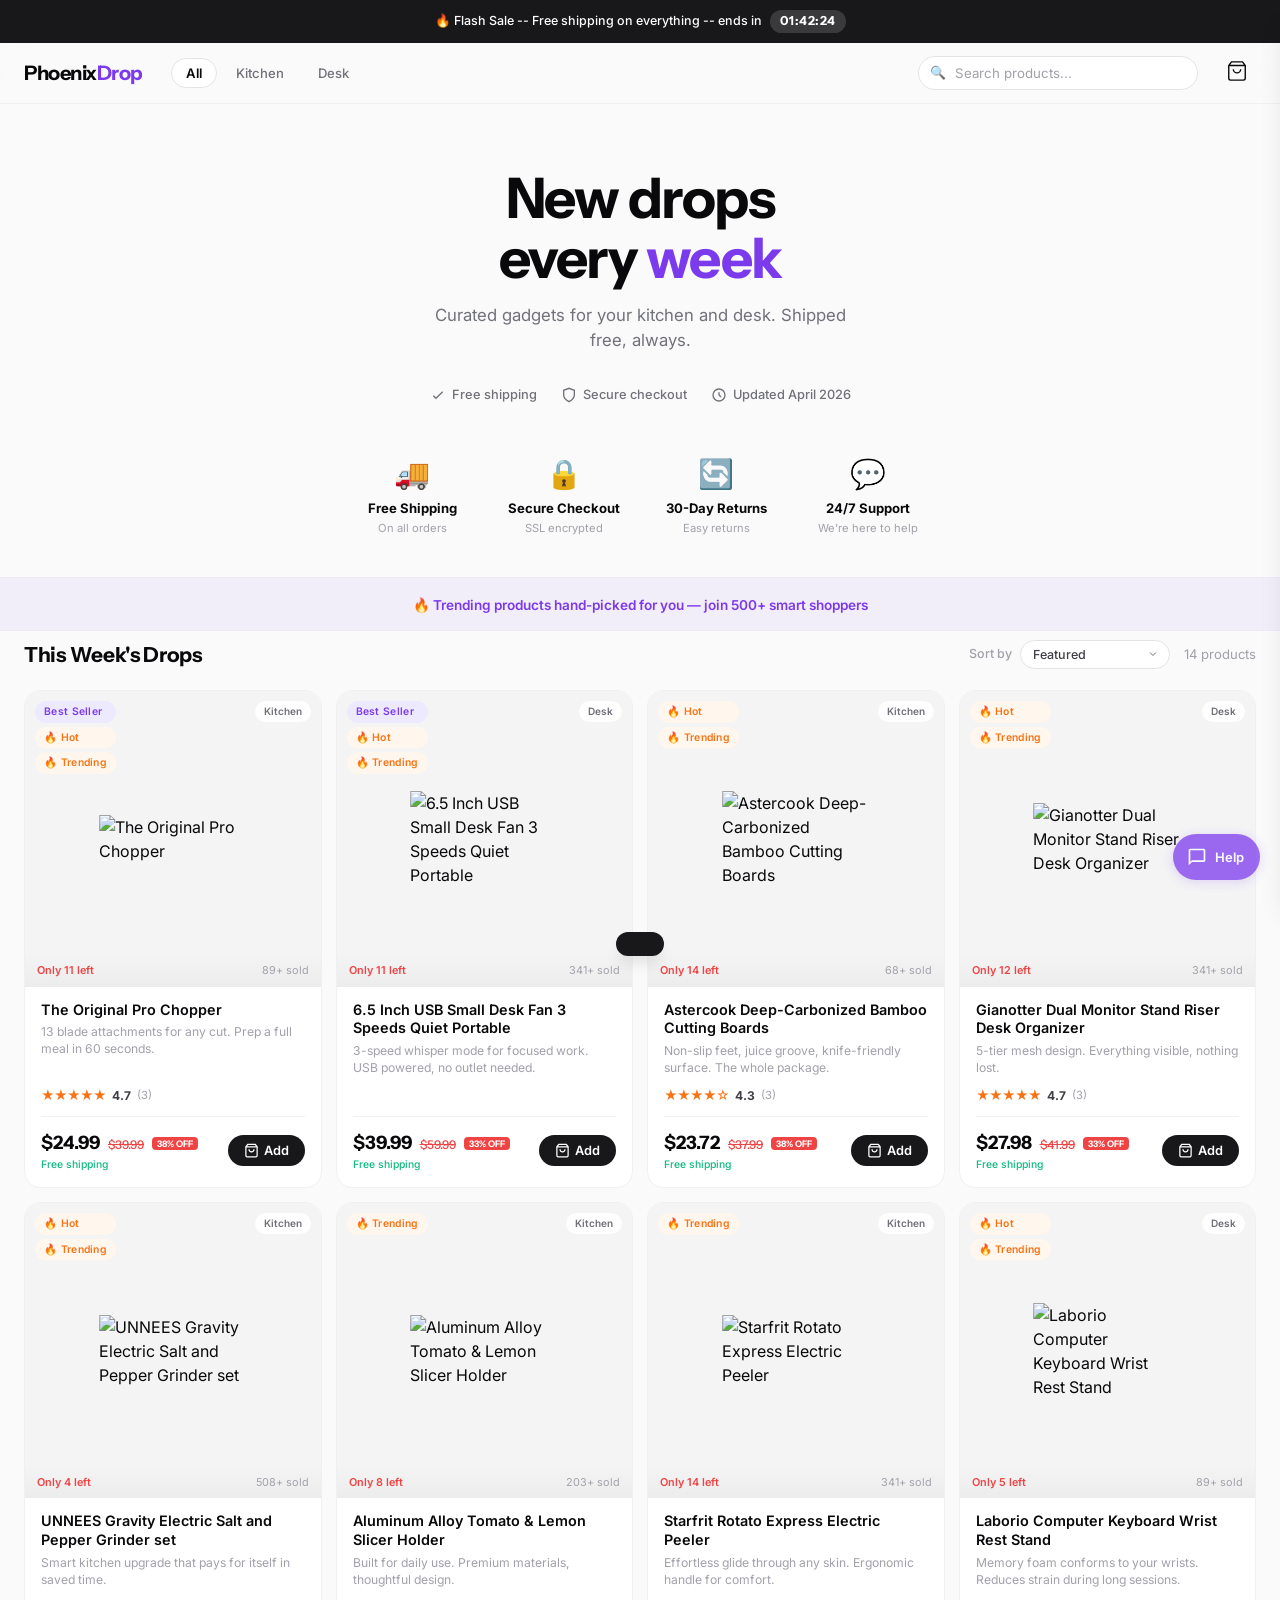
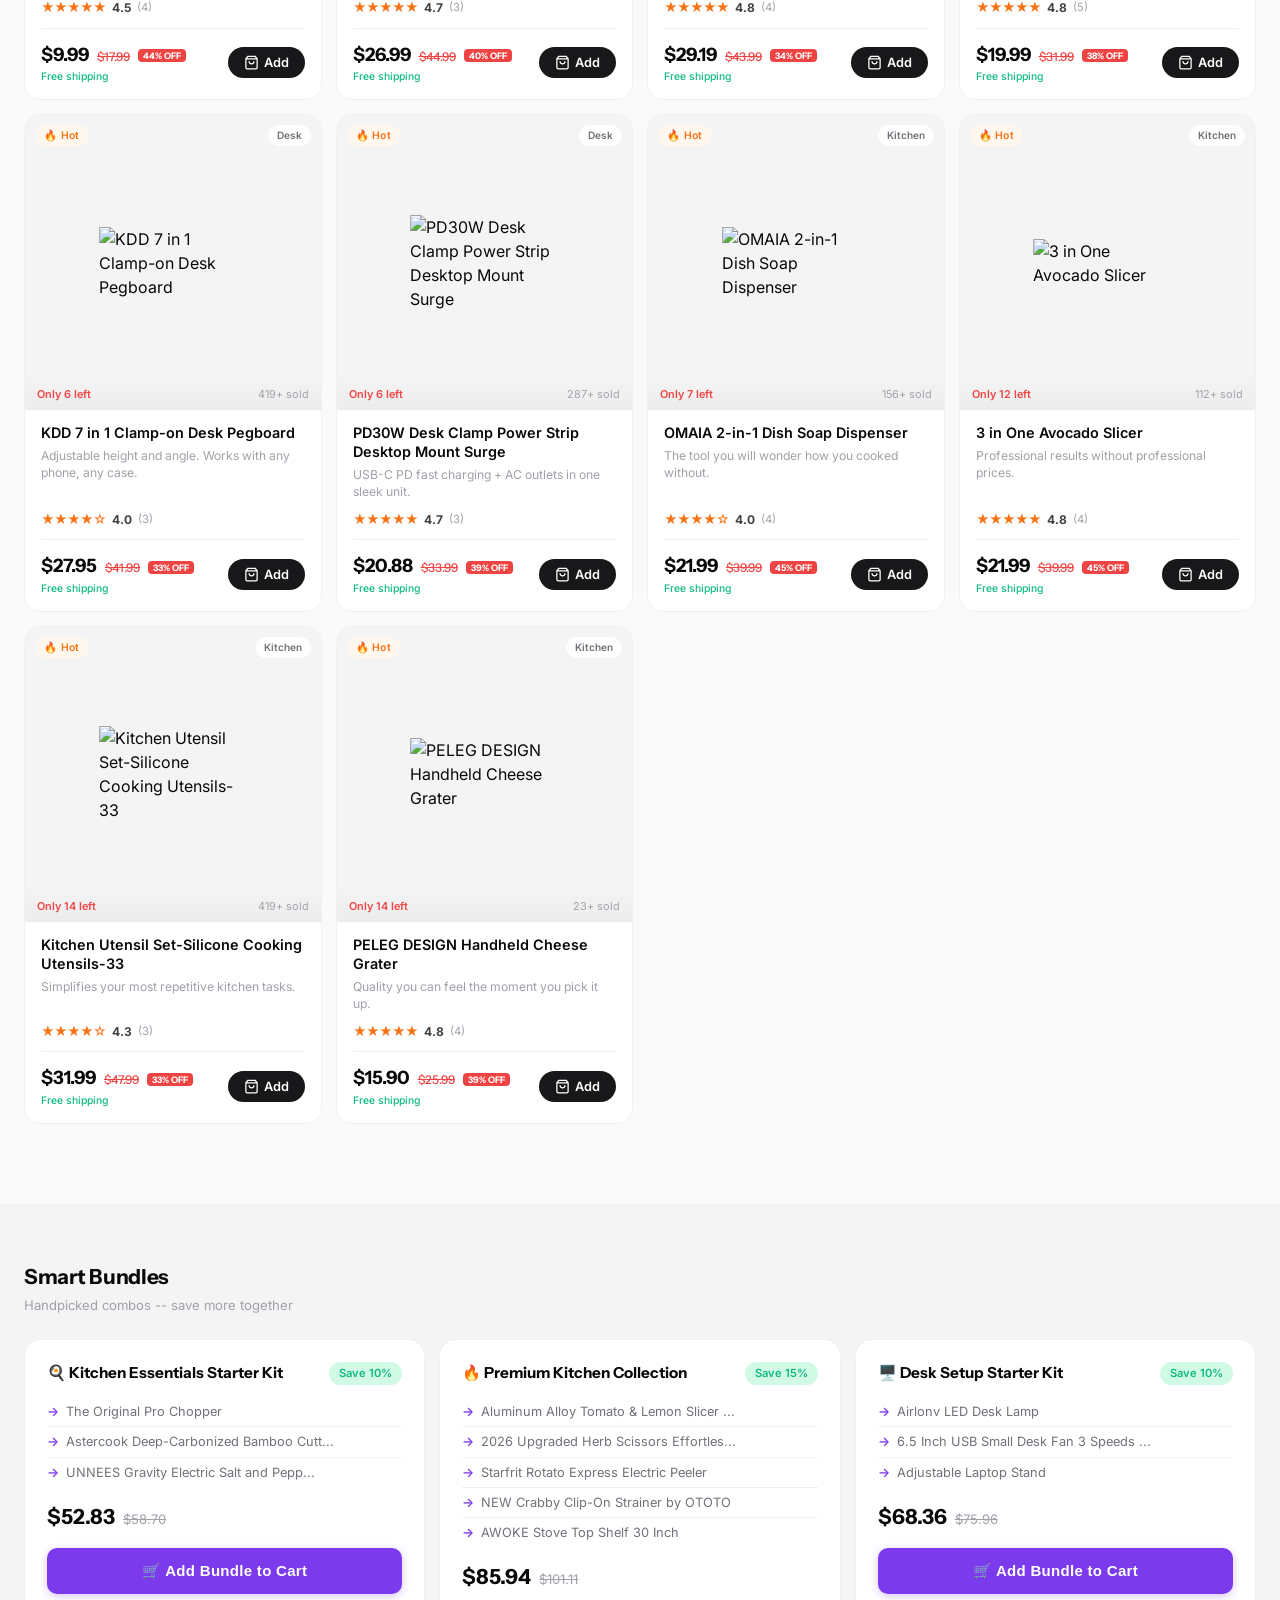
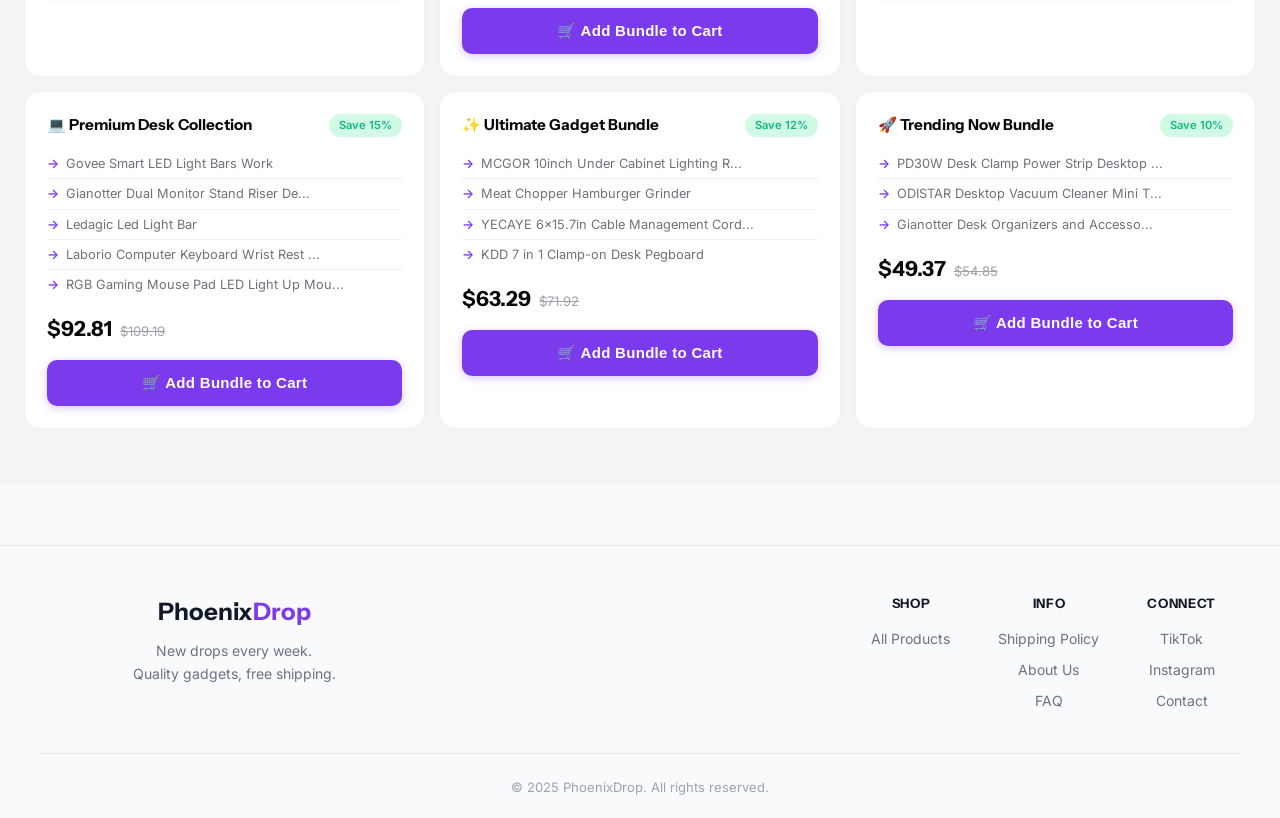
==== index.html @ 8884ad24 "rebuild: auto-deploy" ====
<!DOCTYPE html>
<html lang="en">
<head>
  <meta charset="UTF-8">
  <meta name="viewport" content="width=device-width,initial-scale=1.0">
  <title>PhoenixDrop -- New Drops Every Week</title>
  <meta name="description" content="Trending gadgets for your kitchen and desk. Curated weekly, shipped free.">
  <link rel="stylesheet" href="css/style.css">
  <link rel="icon" href="data:image/svg+xml,<svg xmlns='http://www.w3.org/2000/svg' viewBox='0 0 100 100'><text y='.9em' font-size='90'>🔥</text></svg>">
</head>
<body>

  <div class="announce">
    🔥 Flash Sale -- Free shipping on everything -- ends in <span class="announce-timer" id="countdown">00:00:00</span>
  </div>

  <header class="header">
    <div class="header-inner">
      <a href="#" class="brand">Phoenix<em>Drop</em></a>
      <nav class="nav-links">
        <button class="nav-link active" data-f="all">All</button>
        <button class="nav-link" data-f="kitchen_gadgets">Kitchen</button>
        <button class="nav-link" data-f="desk_gadgets">Desk</button>
      </nav>
      <div class="h-search">
        <span class="ico">🔍</span>
        <input type="text" id="search" placeholder="Search products...">
      </div>
      <button class="cart-btn" aria-label="Cart">
        <svg viewBox="0 0 24 24"><path d="M6 2L3 6v14a2 2 0 002 2h14a2 2 0 002-2V6l-3-4zM3 6h18M16 10a4 4 0 01-8 0"/></svg>
        <span class="cart-count"></span>
      </button>
    </div>
  </header>

  <section class="hero">
    <h1>New drops<br>every <em>week</em></h1>
    <p>Curated gadgets for your kitchen and desk. Shipped free, always.</p>
    <div class="trust-row">
      <div class="trust">
        <svg viewBox="0 0 24 24" fill="none" stroke="currentColor" stroke-width="2"><path d="M5 13l4 4L19 7"/></svg>
        Free shipping
      </div>
      <div class="trust">
        <svg viewBox="0 0 24 24" fill="none" stroke="currentColor" stroke-width="2"><path d="M12 22s8-4 8-10V5l-8-3-8 3v7c0 6 8 10 8 10z"/></svg>
        Secure checkout
      </div>
      <div class="trust">
        <svg viewBox="0 0 24 24" fill="none" stroke="currentColor" stroke-width="2"><path d="M3 12a9 9 0 009 9 9 9 0 000-18 9 9 0 00-9 9zM12 8v4l3 3"/></svg>
        Updated April 2026
      </div>
    </div>
  </section>

  <div class="trust-badges">
<div class="trust-badge"><div class="trust-badge-icon">🚚</div><div class="trust-badge-title">Free Shipping</div><div class="trust-badge-sub">On all orders</div></div>
<div class="trust-badge"><div class="trust-badge-icon">🔒</div><div class="trust-badge-title">Secure Checkout</div><div class="trust-badge-sub">SSL encrypted</div></div>
<div class="trust-badge"><div class="trust-badge-icon">🔄</div><div class="trust-badge-title">30-Day Returns</div><div class="trust-badge-sub">Easy returns</div></div>
<div class="trust-badge"><div class="trust-badge-icon">💬</div><div class="trust-badge-title">24/7 Support</div><div class="trust-badge-sub">We're here to help</div></div>
</div>


  <div class="social-proof-bar"><span class="social-proof-text">🔥 Trending products hand-picked for you &mdash; join 500+ smart shoppers</span></div>


  <main class="main">
    <div class="grid-top">
      <h2>This Week's Drops</h2>
      <div style="display:flex;align-items:center;gap:14px;flex-wrap:wrap">
        <div class="sort-wrap">
          <label for="sortby">Sort by</label>
          <select class="sort-select" id="sortby">
            <option value="featured">Featured</option>
            <option value="price-low">Price: Low to High</option>
            <option value="price-high">Price: High to Low</option>
            <option value="popular">Most Popular</option>
            <option value="name-az">Name: A to Z</option>
          </select>
        </div>
        <span class="g-count" id="gcount">14 products</span>
      </div>
    </div>
    <div class="grid">
    <div class="card" data-niche="kitchen_gadgets" data-name="fullstar the original pro chopper - vegetable chopper and spiralizer, food chopper with container, fruit slicer, kitc..." data-pid="c970de6a" data-price="24.99" data-sold="89" onclick="PD.openProduct('c970de6a')">
      <div class="card-img">
        <img src="https://m.media-amazon.com/images/I/81GZZyozv-L._AC_UL960_QL65_.jpg" alt="The Original Pro Chopper" loading="lazy">
        <div class="card-labels"><span class="lbl lbl-best">Best Seller</span><span class="lbl lbl-hot">🔥 Hot</span><span class="lbl lbl-trend">🔥 Trending</span></div>
        <span class="card-cat">Kitchen</span>
        <div class="card-fomo">
          <span class="fomo-stock">Only 11 left</span>
          <span class="fomo-sold">89+ sold</span>
        </div>
      </div>
      <div class="card-body">
        <h3 class="card-name">The Original Pro Chopper</h3>
        <p class="card-desc">13 blade attachments for any cut. Prep a full meal in 60 seconds.</p>
        <div class="card-rating"><span class="card-rating-stars">★★★★★</span><span class="card-rating-num">4.7</span><span class="card-rating-count">(3)</span></div>
        <div class="card-foot">
          <div>
            <span class="c-price">$24.99 <span class="c-compare">$39.99</span> <span class="c-off">38% OFF</span></span>
            <span class="c-ship">Free shipping</span>
          </div>
          <button class="btn-add" onclick="event.stopPropagation();PD.addToCart('c970de6a','The Original Pro Chopper',24.99,'https://m.media-amazon.com/images/I/81GZZyozv-L._AC_UL960_QL65_.jpg')">
            <svg viewBox="0 0 24 24"><path d="M6 2L3 6v14a2 2 0 002 2h14a2 2 0 002-2V6l-3-4zM3 6h18M16 10a4 4 0 01-8 0"/></svg> Add
          </button>
        </div>
      </div>
    </div>
    <div class="card" data-niche="desk_gadgets" data-name="sweetfull 6.5 inch usb small desk fan, 3 speeds quiet portable desktop table fan, 360° adjustment personal mini fan f..." data-pid="49be2e76" data-price="39.99" data-sold="341" onclick="PD.openProduct('49be2e76')">
      <div class="card-img">
        <img src="https://m.media-amazon.com/images/I/71s4bcH0C7L._AC_UL960_QL65_.jpg" alt="6.5 Inch USB Small Desk Fan 3 Speeds Quiet Portable" loading="lazy">
        <div class="card-labels"><span class="lbl lbl-best">Best Seller</span><span class="lbl lbl-hot">🔥 Hot</span><span class="lbl lbl-trend">🔥 Trending</span></div>
        <span class="card-cat">Desk</span>
        <div class="card-fomo">
          <span class="fomo-stock">Only 11 left</span>
          <span class="fomo-sold">341+ sold</span>
        </div>
      </div>
      <div class="card-body">
        <h3 class="card-name">6.5 Inch USB Small Desk Fan 3 Speeds Quiet Portable</h3>
        <p class="card-desc">3-speed whisper mode for focused work. USB powered, no outlet needed.</p>
        
        <div class="card-foot">
          <div>
            <span class="c-price">$39.99 <span class="c-compare">$59.99</span> <span class="c-off">33% OFF</span></span>
            <span class="c-ship">Free shipping</span>
          </div>
          <button class="btn-add" onclick="event.stopPropagation();PD.addToCart('49be2e76','6.5 Inch USB Small Desk Fan 3 Speeds Quiet Portable',39.99,'https://m.media-amazon.com/images/I/71s4bcH0C7L._AC_UL960_QL65_.jpg')">
            <svg viewBox="0 0 24 24"><path d="M6 2L3 6v14a2 2 0 002 2h14a2 2 0 002-2V6l-3-4zM3 6h18M16 10a4 4 0 01-8 0"/></svg> Add
          </button>
        </div>
      </div>
    </div>
    <div class="card" data-niche="kitchen_gadgets" data-name="astercook deep-carbonized bamboo cutting boards for kitchen with wood storage stand, reversible charcuterie &amp;amp; cho..." data-pid="3f8592bf" data-price="23.72" data-sold="68" onclick="PD.openProduct('3f8592bf')">
      <div class="card-img">
        <img src="https://m.media-amazon.com/images/I/91xky+JYmZL._AC_UL960_QL65_.jpg" alt="Astercook Deep-Carbonized Bamboo Cutting Boards" loading="lazy">
        <div class="card-labels"><span class="lbl lbl-hot">🔥 Hot</span><span class="lbl lbl-trend">🔥 Trending</span></div>
        <span class="card-cat">Kitchen</span>
        <div class="card-fomo">
          <span class="fomo-stock">Only 14 left</span>
          <span class="fomo-sold">68+ sold</span>
        </div>
      </div>
      <div class="card-body">
        <h3 class="card-name">Astercook Deep-Carbonized Bamboo Cutting Boards</h3>
        <p class="card-desc">Non-slip feet, juice groove, knife-friendly surface. The whole package.</p>
        <div class="card-rating"><span class="card-rating-stars">★★★★☆</span><span class="card-rating-num">4.3</span><span class="card-rating-count">(3)</span></div>
        <div class="card-foot">
          <div>
            <span class="c-price">$23.72 <span class="c-compare">$37.99</span> <span class="c-off">38% OFF</span></span>
            <span class="c-ship">Free shipping</span>
          </div>
          <button class="btn-add" onclick="event.stopPropagation();PD.addToCart('3f8592bf','Astercook Deep-Carbonized Bamboo Cutting Boards',23.72,'https://m.media-amazon.com/images/I/91xky+JYmZL._AC_UL960_QL65_.jpg')">
            <svg viewBox="0 0 24 24"><path d="M6 2L3 6v14a2 2 0 002 2h14a2 2 0 002-2V6l-3-4zM3 6h18M16 10a4 4 0 01-8 0"/></svg> Add
          </button>
        </div>
      </div>
    </div>
    <div class="card" data-niche="desk_gadgets" data-name="gianotter dual monitor stand riser, desk organizer with drawer and 2 pen holders, computer monitor stand, shelf for t..." data-pid="e1457f10" data-price="27.98" data-sold="341" onclick="PD.openProduct('e1457f10')">
      <div class="card-img">
        <img src="https://m.media-amazon.com/images/I/715+qntQ7xL._AC_UL960_QL65_.jpg" alt="Gianotter Dual Monitor Stand Riser Desk Organizer" loading="lazy">
        <div class="card-labels"><span class="lbl lbl-hot">🔥 Hot</span><span class="lbl lbl-trend">🔥 Trending</span></div>
        <span class="card-cat">Desk</span>
        <div class="card-fomo">
          <span class="fomo-stock">Only 12 left</span>
          <span class="fomo-sold">341+ sold</span>
        </div>
      </div>
      <div class="card-body">
        <h3 class="card-name">Gianotter Dual Monitor Stand Riser Desk Organizer</h3>
        <p class="card-desc">5-tier mesh design. Everything visible, nothing lost.</p>
        <div class="card-rating"><span class="card-rating-stars">★★★★★</span><span class="card-rating-num">4.7</span><span class="card-rating-count">(3)</span></div>
        <div class="card-foot">
          <div>
            <span class="c-price">$27.98 <span class="c-compare">$41.99</span> <span class="c-off">33% OFF</span></span>
            <span class="c-ship">Free shipping</span>
          </div>
          <button class="btn-add" onclick="event.stopPropagation();PD.addToCart('e1457f10','Gianotter Dual Monitor Stand Riser Desk Organizer',27.98,'https://m.media-amazon.com/images/I/715+qntQ7xL._AC_UL960_QL65_.jpg')">
            <svg viewBox="0 0 24 24"><path d="M6 2L3 6v14a2 2 0 002 2h14a2 2 0 002-2V6l-3-4zM3 6h18M16 10a4 4 0 01-8 0"/></svg> Add
          </button>
        </div>
      </div>
    </div>
    <div class="card" data-niche="kitchen_gadgets" data-name="unnees gravity electric salt and pepper grinder set of 2, automatic salt and pepper grinder set, adjustable roughness..." data-pid="5c7d6f01" data-price="9.99" data-sold="508" onclick="PD.openProduct('5c7d6f01')">
      <div class="card-img">
        <img src="https://m.media-amazon.com/images/I/710QVSB0wWL._AC_UL960_QL65_.jpg" alt="UNNEES Gravity Electric Salt and Pepper Grinder set" loading="lazy">
        <div class="card-labels"><span class="lbl lbl-hot">🔥 Hot</span><span class="lbl lbl-trend">🔥 Trending</span></div>
        <span class="card-cat">Kitchen</span>
        <div class="card-fomo">
          <span class="fomo-stock">Only 4 left</span>
          <span class="fomo-sold">508+ sold</span>
        </div>
      </div>
      <div class="card-body">
        <h3 class="card-name">UNNEES Gravity Electric Salt and Pepper Grinder set</h3>
        <p class="card-desc">Smart kitchen upgrade that pays for itself in saved time.</p>
        <div class="card-rating"><span class="card-rating-stars">★★★★★</span><span class="card-rating-num">4.5</span><span class="card-rating-count">(4)</span></div>
        <div class="card-foot">
          <div>
            <span class="c-price">$9.99 <span class="c-compare">$17.99</span> <span class="c-off">44% OFF</span></span>
            <span class="c-ship">Free shipping</span>
          </div>
          <button class="btn-add" onclick="event.stopPropagation();PD.addToCart('5c7d6f01','UNNEES Gravity Electric Salt and Pepper Grinder set',9.99,'https://m.media-amazon.com/images/I/710QVSB0wWL._AC_UL960_QL65_.jpg')">
            <svg viewBox="0 0 24 24"><path d="M6 2L3 6v14a2 2 0 002 2h14a2 2 0 002-2V6l-3-4zM3 6h18M16 10a4 4 0 01-8 0"/></svg> Add
          </button>
        </div>
      </div>
    </div>
    <div class="card" data-niche="kitchen_gadgets" data-name="aluminum alloy tomato &amp;amp; lemon slicer holder - manual fruit and onion cutter tool with handle, vegetable cutting t..." data-pid="16f3ce7a" data-price="26.99" data-sold="203" onclick="PD.openProduct('16f3ce7a')">
      <div class="card-img">
        <img src="https://m.media-amazon.com/images/I/51JuJvRk6DL._AC_UL960_QL65_.jpg" alt="Aluminum Alloy Tomato &amp; Lemon Slicer Holder" loading="lazy">
        <div class="card-labels"><span class="lbl lbl-trend">🔥 Trending</span></div>
        <span class="card-cat">Kitchen</span>
        <div class="card-fomo">
          <span class="fomo-stock">Only 8 left</span>
          <span class="fomo-sold">203+ sold</span>
        </div>
      </div>
      <div class="card-body">
        <h3 class="card-name">Aluminum Alloy Tomato &amp; Lemon Slicer Holder</h3>
        <p class="card-desc">Built for daily use. Premium materials, thoughtful design.</p>
        <div class="card-rating"><span class="card-rating-stars">★★★★★</span><span class="card-rating-num">4.7</span><span class="card-rating-count">(3)</span></div>
        <div class="card-foot">
          <div>
            <span class="c-price">$26.99 <span class="c-compare">$44.99</span> <span class="c-off">40% OFF</span></span>
            <span class="c-ship">Free shipping</span>
          </div>
          <button class="btn-add" onclick="event.stopPropagation();PD.addToCart('16f3ce7a','Aluminum Alloy Tomato &amp; Lemon Slicer Holder',26.99,'https://m.media-amazon.com/images/I/51JuJvRk6DL._AC_UL960_QL65_.jpg')">
            <svg viewBox="0 0 24 24"><path d="M6 2L3 6v14a2 2 0 002 2h14a2 2 0 002-2V6l-3-4zM3 6h18M16 10a4 4 0 01-8 0"/></svg> Add
          </button>
        </div>
      </div>
    </div>
    <div class="card" data-niche="kitchen_gadgets" data-name="starfrit rotato express electric peeler - 2 spare blades - safe &amp;amp; easy to use - effortlessly peels vegetables and..." data-pid="cdf1ab53" data-price="29.19" data-sold="341" onclick="PD.openProduct('cdf1ab53')">
      <div class="card-img">
        <img src="https://m.media-amazon.com/images/I/710ejJuESsL._AC_UL960_QL65_.jpg" alt="Starfrit Rotato Express Electric Peeler" loading="lazy">
        <div class="card-labels"><span class="lbl lbl-trend">🔥 Trending</span></div>
        <span class="card-cat">Kitchen</span>
        <div class="card-fomo">
          <span class="fomo-stock">Only 14 left</span>
          <span class="fomo-sold">341+ sold</span>
        </div>
      </div>
      <div class="card-body">
        <h3 class="card-name">Starfrit Rotato Express Electric Peeler</h3>
        <p class="card-desc">Effortless glide through any skin. Ergonomic handle for comfort.</p>
        <div class="card-rating"><span class="card-rating-stars">★★★★★</span><span class="card-rating-num">4.8</span><span class="card-rating-count">(4)</span></div>
        <div class="card-foot">
          <div>
            <span class="c-price">$29.19 <span class="c-compare">$43.99</span> <span class="c-off">34% OFF</span></span>
            <span class="c-ship">Free shipping</span>
          </div>
          <button class="btn-add" onclick="event.stopPropagation();PD.addToCart('cdf1ab53','Starfrit Rotato Express Electric Peeler',29.19,'https://m.media-amazon.com/images/I/710ejJuESsL._AC_UL960_QL65_.jpg')">
            <svg viewBox="0 0 24 24"><path d="M6 2L3 6v14a2 2 0 002 2h14a2 2 0 002-2V6l-3-4zM3 6h18M16 10a4 4 0 01-8 0"/></svg> Add
          </button>
        </div>
      </div>
    </div>
    <div class="card" data-niche="desk_gadgets" data-name="laborio computer keyboard wrist rest stand for desktop, keyboard holder for easy typing with wrist pad for office des..." data-pid="2279fade" data-price="19.99" data-sold="89" onclick="PD.openProduct('2279fade')">
      <div class="card-img">
        <img src="https://m.media-amazon.com/images/I/61v5t9ncx5L._AC_UL960_QL65_.jpg" alt="Laborio Computer Keyboard Wrist Rest Stand" loading="lazy">
        <div class="card-labels"><span class="lbl lbl-hot">🔥 Hot</span><span class="lbl lbl-trend">🔥 Trending</span></div>
        <span class="card-cat">Desk</span>
        <div class="card-fomo">
          <span class="fomo-stock">Only 5 left</span>
          <span class="fomo-sold">89+ sold</span>
        </div>
      </div>
      <div class="card-body">
        <h3 class="card-name">Laborio Computer Keyboard Wrist Rest Stand</h3>
        <p class="card-desc">Memory foam conforms to your wrists. Reduces strain during long sessions.</p>
        <div class="card-rating"><span class="card-rating-stars">★★★★★</span><span class="card-rating-num">4.8</span><span class="card-rating-count">(5)</span></div>
        <div class="card-foot">
          <div>
            <span class="c-price">$19.99 <span class="c-compare">$31.99</span> <span class="c-off">38% OFF</span></span>
            <span class="c-ship">Free shipping</span>
          </div>
          <button class="btn-add" onclick="event.stopPropagation();PD.addToCart('2279fade','Laborio Computer Keyboard Wrist Rest Stand',19.99,'https://m.media-amazon.com/images/I/61v5t9ncx5L._AC_UL960_QL65_.jpg')">
            <svg viewBox="0 0 24 24"><path d="M6 2L3 6v14a2 2 0 002 2h14a2 2 0 002-2V6l-3-4zM3 6h18M16 10a4 4 0 01-8 0"/></svg> Add
          </button>
        </div>
      </div>
    </div>
    <div class="card" data-niche="desk_gadgets" data-name="kdd 7 in 1 clamp-on desk pegboard - no drill desk side storage with phone stand/pen holder/storage box/headset &amp;amp; ..." data-pid="e8857542" data-price="27.95" data-sold="419" onclick="PD.openProduct('e8857542')">
      <div class="card-img">
        <img src="https://m.media-amazon.com/images/I/719oiaHs4GL._AC_UL960_QL65_.jpg" alt="KDD 7 in 1 Clamp-on Desk Pegboard" loading="lazy">
        <div class="card-labels"><span class="lbl lbl-hot">🔥 Hot</span></div>
        <span class="card-cat">Desk</span>
        <div class="card-fomo">
          <span class="fomo-stock">Only 6 left</span>
          <span class="fomo-sold">419+ sold</span>
        </div>
      </div>
      <div class="card-body">
        <h3 class="card-name">KDD 7 in 1 Clamp-on Desk Pegboard</h3>
        <p class="card-desc">Adjustable height and angle. Works with any phone, any case.</p>
        <div class="card-rating"><span class="card-rating-stars">★★★★☆</span><span class="card-rating-num">4.0</span><span class="card-rating-count">(3)</span></div>
        <div class="card-foot">
          <div>
            <span class="c-price">$27.95 <span class="c-compare">$41.99</span> <span class="c-off">33% OFF</span></span>
            <span class="c-ship">Free shipping</span>
          </div>
          <button class="btn-add" onclick="event.stopPropagation();PD.addToCart('e8857542','KDD 7 in 1 Clamp-on Desk Pegboard',27.95,'https://m.media-amazon.com/images/I/719oiaHs4GL._AC_UL960_QL65_.jpg')">
            <svg viewBox="0 0 24 24"><path d="M6 2L3 6v14a2 2 0 002 2h14a2 2 0 002-2V6l-3-4zM3 6h18M16 10a4 4 0 01-8 0"/></svg> Add
          </button>
        </div>
      </div>
    </div>
    <div class="card" data-niche="desk_gadgets" data-name="pd30w desk clamp power strip, desktop mount surge protector, fast charging station, 5ft extension cord desk edge moun..." data-pid="128c116c" data-price="20.88" data-sold="287" onclick="PD.openProduct('128c116c')">
      <div class="card-img">
        <img src="https://m.media-amazon.com/images/I/51oCgzEjdrL._AC_UL960_QL65_.jpg" alt="PD30W Desk Clamp Power Strip Desktop Mount Surge" loading="lazy">
        <div class="card-labels"><span class="lbl lbl-hot">🔥 Hot</span></div>
        <span class="card-cat">Desk</span>
        <div class="card-fomo">
          <span class="fomo-stock">Only 6 left</span>
          <span class="fomo-sold">287+ sold</span>
        </div>
      </div>
      <div class="card-body">
        <h3 class="card-name">PD30W Desk Clamp Power Strip Desktop Mount Surge</h3>
        <p class="card-desc">USB-C PD fast charging + AC outlets in one sleek unit.</p>
        <div class="card-rating"><span class="card-rating-stars">★★★★★</span><span class="card-rating-num">4.7</span><span class="card-rating-count">(3)</span></div>
        <div class="card-foot">
          <div>
            <span class="c-price">$20.88 <span class="c-compare">$33.99</span> <span class="c-off">39% OFF</span></span>
            <span class="c-ship">Free shipping</span>
          </div>
          <button class="btn-add" onclick="event.stopPropagation();PD.addToCart('128c116c','PD30W Desk Clamp Power Strip Desktop Mount Surge',20.88,'https://m.media-amazon.com/images/I/51oCgzEjdrL._AC_UL960_QL65_.jpg')">
            <svg viewBox="0 0 24 24"><path d="M6 2L3 6v14a2 2 0 002 2h14a2 2 0 002-2V6l-3-4zM3 6h18M16 10a4 4 0 01-8 0"/></svg> Add
          </button>
        </div>
      </div>
    </div>
    <div class="card" data-niche="kitchen_gadgets" data-name="omaia 2-in-1 dish soap dispenser with sponge holder - smart kitchen gadget - sink countertop organizer" data-pid="b39cc67c" data-price="21.99" data-sold="156" onclick="PD.openProduct('b39cc67c')">
      <div class="card-img">
        <img src="https://m.media-amazon.com/images/I/8131tWdYFfL._AC_UL960_QL65_.jpg" alt="OMAIA 2-in-1 Dish Soap Dispenser" loading="lazy">
        <div class="card-labels"><span class="lbl lbl-hot">🔥 Hot</span></div>
        <span class="card-cat">Kitchen</span>
        <div class="card-fomo">
          <span class="fomo-stock">Only 7 left</span>
          <span class="fomo-sold">156+ sold</span>
        </div>
      </div>
      <div class="card-body">
        <h3 class="card-name">OMAIA 2-in-1 Dish Soap Dispenser</h3>
        <p class="card-desc">The tool you will wonder how you cooked without.</p>
        <div class="card-rating"><span class="card-rating-stars">★★★★☆</span><span class="card-rating-num">4.0</span><span class="card-rating-count">(4)</span></div>
        <div class="card-foot">
          <div>
            <span class="c-price">$21.99 <span class="c-compare">$39.99</span> <span class="c-off">45% OFF</span></span>
            <span class="c-ship">Free shipping</span>
          </div>
          <button class="btn-add" onclick="event.stopPropagation();PD.addToCart('b39cc67c','OMAIA 2-in-1 Dish Soap Dispenser',21.99,'https://m.media-amazon.com/images/I/8131tWdYFfL._AC_UL960_QL65_.jpg')">
            <svg viewBox="0 0 24 24"><path d="M6 2L3 6v14a2 2 0 002 2h14a2 2 0 002-2V6l-3-4zM3 6h18M16 10a4 4 0 01-8 0"/></svg> Add
          </button>
        </div>
      </div>
    </div>
    <div class="card" data-niche="kitchen_gadgets" data-name="3 in one avocado slicer with food grade bpa free plastic and stainless-steel pitter - multipurpose ergonomic kitchen ..." data-pid="f35d2464" data-price="21.99" data-sold="112" onclick="PD.openProduct('f35d2464')">
      <div class="card-img">
        <img src="https://ae-pic-a1.aliexpress-media.com/kf/S076568c4bf54479fac5024388503a0db5.png_220x220.png_.avif" alt="3 in One Avocado Slicer" loading="lazy">
        <div class="card-labels"><span class="lbl lbl-hot">🔥 Hot</span></div>
        <span class="card-cat">Kitchen</span>
        <div class="card-fomo">
          <span class="fomo-stock">Only 12 left</span>
          <span class="fomo-sold">112+ sold</span>
        </div>
      </div>
      <div class="card-body">
        <h3 class="card-name">3 in One Avocado Slicer</h3>
        <p class="card-desc">Professional results without professional prices.</p>
        <div class="card-rating"><span class="card-rating-stars">★★★★★</span><span class="card-rating-num">4.8</span><span class="card-rating-count">(4)</span></div>
        <div class="card-foot">
          <div>
            <span class="c-price">$21.99 <span class="c-compare">$39.99</span> <span class="c-off">45% OFF</span></span>
            <span class="c-ship">Free shipping</span>
          </div>
          <button class="btn-add" onclick="event.stopPropagation();PD.addToCart('f35d2464','3 in One Avocado Slicer',21.99,'https://ae-pic-a1.aliexpress-media.com/kf/S076568c4bf54479fac5024388503a0db5.png_220x220.png_.avif')">
            <svg viewBox="0 0 24 24"><path d="M6 2L3 6v14a2 2 0 002 2h14a2 2 0 002-2V6l-3-4zM3 6h18M16 10a4 4 0 01-8 0"/></svg> Add
          </button>
        </div>
      </div>
    </div>
    <div class="card" data-niche="kitchen_gadgets" data-name="kitchen utensil set-silicone cooking utensils-33 kitchen gadgets &amp;amp; spoons for nonstick cookware-silicone and stai..." data-pid="c32fc230" data-price="31.99" data-sold="419" onclick="PD.openProduct('c32fc230')">
      <div class="card-img">
        <img src="https://m.media-amazon.com/images/I/71J6P8L6ORL._AC_UL960_QL65_.jpg" alt="Kitchen Utensil Set-Silicone Cooking Utensils-33" loading="lazy">
        <div class="card-labels"><span class="lbl lbl-hot">🔥 Hot</span></div>
        <span class="card-cat">Kitchen</span>
        <div class="card-fomo">
          <span class="fomo-stock">Only 14 left</span>
          <span class="fomo-sold">419+ sold</span>
        </div>
      </div>
      <div class="card-body">
        <h3 class="card-name">Kitchen Utensil Set-Silicone Cooking Utensils-33</h3>
        <p class="card-desc">Simplifies your most repetitive kitchen tasks.</p>
        <div class="card-rating"><span class="card-rating-stars">★★★★☆</span><span class="card-rating-num">4.3</span><span class="card-rating-count">(3)</span></div>
        <div class="card-foot">
          <div>
            <span class="c-price">$31.99 <span class="c-compare">$47.99</span> <span class="c-off">33% OFF</span></span>
            <span class="c-ship">Free shipping</span>
          </div>
          <button class="btn-add" onclick="event.stopPropagation();PD.addToCart('c32fc230','Kitchen Utensil Set-Silicone Cooking Utensils-33',31.99,'https://m.media-amazon.com/images/I/71J6P8L6ORL._AC_UL960_QL65_.jpg')">
            <svg viewBox="0 0 24 24"><path d="M6 2L3 6v14a2 2 0 002 2h14a2 2 0 002-2V6l-3-4zM3 6h18M16 10a4 4 0 01-8 0"/></svg> Add
          </button>
        </div>
      </div>
    </div>
    <div class="card" data-niche="kitchen_gadgets" data-name="peleg design handheld cheese grater | mini cheese grater durable rust-proof metal sword-shaped, for cheese, chocolate..." data-pid="07ae64f7" data-price="15.90" data-sold="23" onclick="PD.openProduct('07ae64f7')">
      <div class="card-img">
        <img src="https://m.media-amazon.com/images/I/81isqPahIEL._AC_UL960_QL65_.jpg" alt="PELEG DESIGN Handheld Cheese Grater" loading="lazy">
        <div class="card-labels"><span class="lbl lbl-hot">🔥 Hot</span></div>
        <span class="card-cat">Kitchen</span>
        <div class="card-fomo">
          <span class="fomo-stock">Only 14 left</span>
          <span class="fomo-sold">23+ sold</span>
        </div>
      </div>
      <div class="card-body">
        <h3 class="card-name">PELEG DESIGN Handheld Cheese Grater</h3>
        <p class="card-desc">Quality you can feel the moment you pick it up.</p>
        <div class="card-rating"><span class="card-rating-stars">★★★★★</span><span class="card-rating-num">4.8</span><span class="card-rating-count">(4)</span></div>
        <div class="card-foot">
          <div>
            <span class="c-price">$15.90 <span class="c-compare">$25.99</span> <span class="c-off">39% OFF</span></span>
            <span class="c-ship">Free shipping</span>
          </div>
          <button class="btn-add" onclick="event.stopPropagation();PD.addToCart('07ae64f7','PELEG DESIGN Handheld Cheese Grater',15.90,'https://m.media-amazon.com/images/I/81isqPahIEL._AC_UL960_QL65_.jpg')">
            <svg viewBox="0 0 24 24"><path d="M6 2L3 6v14a2 2 0 002 2h14a2 2 0 002-2V6l-3-4zM3 6h18M16 10a4 4 0 01-8 0"/></svg> Add
          </button>
        </div>
      </div>
    </div></div>
  </main>

  
    <section class="bundles">
      <div class="bundles-w">
        <h2 style="font-family:var(--font-d);font-size:1.3rem;font-weight:700;letter-spacing:-.3px">Smart Bundles</h2>
        <p style="font-size:.82rem;color:var(--text4);margin-top:4px">Handpicked combos -- save more together</p>
        <div class="bg">
    <div class="bc">
      <div class="bc-top"><span class="bc-name">🍳 Kitchen Essentials Starter Kit</span><span class="bc-tag">Save 10%</span></div>
      <ul class="bc-list"><li>The Original Pro Chopper</li><li>Astercook Deep-Carbonized Bamboo Cutt...</li><li>UNNEES Gravity Electric Salt and Pepp...</li></ul>
      <div class="bc-bot"><span class="bc-price">$52.83</span><span class="bc-was">$58.70</span></div>
    </div>
    <div class="bc">
      <div class="bc-top"><span class="bc-name">🔥 Premium Kitchen Collection</span><span class="bc-tag">Save 15%</span></div>
      <ul class="bc-list"><li>Aluminum Alloy Tomato &amp; Lemon Slicer ...</li><li>2026 Upgraded Herb Scissors Effortles...</li><li>Starfrit Rotato Express Electric Peeler</li><li>NEW Crabby Clip-On Strainer by OTOTO</li><li>AWOKE Stove Top Shelf 30 Inch</li></ul>
      <div class="bc-bot"><span class="bc-price">$85.94</span><span class="bc-was">$101.11</span></div>
    </div>
    <div class="bc">
      <div class="bc-top"><span class="bc-name">🖥️ Desk Setup Starter Kit</span><span class="bc-tag">Save 10%</span></div>
      <ul class="bc-list"><li>Airlonv LED Desk Lamp</li><li>6.5 Inch USB Small Desk Fan 3 Speeds ...</li><li>Adjustable Laptop Stand</li></ul>
      <div class="bc-bot"><span class="bc-price">$68.36</span><span class="bc-was">$75.96</span></div>
    </div>
    <div class="bc">
      <div class="bc-top"><span class="bc-name">💻 Premium Desk Collection</span><span class="bc-tag">Save 15%</span></div>
      <ul class="bc-list"><li>Govee Smart LED Light Bars Work</li><li>Gianotter Dual Monitor Stand Riser De...</li><li>Ledagic Led Light Bar</li><li>Laborio Computer Keyboard Wrist Rest ...</li><li>RGB Gaming Mouse Pad LED Light Up Mou...</li></ul>
      <div class="bc-bot"><span class="bc-price">$92.81</span><span class="bc-was">$109.19</span></div>
    </div>
    <div class="bc">
      <div class="bc-top"><span class="bc-name">✨ Ultimate Gadget Bundle</span><span class="bc-tag">Save 12%</span></div>
      <ul class="bc-list"><li>MCGOR 10inch Under Cabinet Lighting R...</li><li>Meat Chopper Hamburger Grinder</li><li>YECAYE 6x15.7in Cable Management Cord...</li><li>KDD 7 in 1 Clamp-on Desk Pegboard</li></ul>
      <div class="bc-bot"><span class="bc-price">$63.29</span><span class="bc-was">$71.92</span></div>
    </div>
    <div class="bc">
      <div class="bc-top"><span class="bc-name">🚀 Trending Now Bundle</span><span class="bc-tag">Save 10%</span></div>
      <ul class="bc-list"><li>PD30W Desk Clamp Power Strip Desktop ...</li><li>ODISTAR Desktop Vacuum Cleaner Mini T...</li><li>Gianotter Desk Organizers and Accesso...</li></ul>
      <div class="bc-bot"><span class="bc-price">$49.37</span><span class="bc-was">$54.85</span></div>
    </div></div>
      </div>
    </section>

  

  <div class="modal-overlay"><div class="modal"></div></div>

  <div class="cart-overlay"></div>
  <div class="cart-drawer">
    <div class="cart-head">
      <h3>Your Cart</h3>
      <button class="cart-x"><svg viewBox="0 0 24 24" fill="none" stroke="currentColor" stroke-width="2"><path d="M18 6L6 18M6 6l12 12"/></svg></button>
    </div>
    <div class="cart-body"></div>
    <div class="cart-foot">
      <div class="cart-row">
        <span class="cart-lbl">Total</span>
        <span class="cart-tot" id="ctotal">\$0.00</span>
      </div>
      <button class="btn-co" id="cobtn" disabled>Checkout with PayPal</button>
      <p class="cart-note">Shipping is always free</p>
      <div class="cart-secure">🔒 Secure payment via PayPal</div>
    </div>
  </div>

  <div class="toast"></div>

  <script src="js/main.js"></script>
  <script src="js/reviews.js"></script>

<script>
(function(){
  function pickStar(pid,n){
    var picker=document.querySelector(".star-picker[data-pid='"+pid+"']");
    if(!picker)return;
    var stars=picker.querySelectorAll(".star-pick");
    for(var i=0;i<stars.length;i++){
      if(i<n)stars[i].classList.add("active");
      else stars[i].classList.remove("active");
    }
    var v=document.getElementById("reviewStarsVal_"+pid);
    if(v)v.value=n;
  }
  document.addEventListener("click",function(e){
    var s=e.target.closest(".star-pick");
    if(!s)return;
    var pk=s.closest(".star-picker");
    if(!pk)return;
    var pid=pk.getAttribute("data-pid");
    var n=parseInt(s.getAttribute("data-star"));
    if(pid&&n)pickStar(pid,n);
  });
  document.addEventListener("submit",function(e){
    var f=e.target.closest(".review-form");
    if(!f)return;
    var w=f.parentElement;
    var t=w?w.querySelector(".review-thanks"):null;
    var b=f.querySelector(".btn-review-submit");
    if(b){b.disabled=true;b.textContent="Submitting...";}
    setTimeout(function(){f.style.display="none";if(t)t.classList.add("show");},1500);
  });
  window.PD=window.PD||{};
  window.PD.pickStar=pickStar;
})();
</script>


<script>
window.PD=window.PD||{};
window.PD.buildReviewForm=function(pid,pname){
  var h="";
  h+='<div class="review-form-wrap">';
  h+='<h4 class="review-form-title">Write a Review</h4>';
  h+='<div class="review-thanks" id="reviewThanks_'+pid+'">Thank you! Your review has been submitted and will appear shortly.</div>';
  h+='<form class="review-form" id="reviewForm_'+pid+'" action="https://formspree.io/f/xvzddvev" method="POST" target="review_iframe_'+pid+'">';
  h+='<input type="hidden" name="_subject" value="New Review: '+pname+'">';
  h+='<input type="hidden" name="product_id" value="'+pid+'">';
  h+='<input type="hidden" name="product_name" value="'+pname+'">';
  h+='<input type="hidden" name="stars" id="reviewStarsVal_'+pid+'" value="5">';
  h+='<div class="star-picker" data-pid="'+pid+'">';
  h+='<span class="star-picker-label">Rating:</span>';
  for(var i=1;i<=5;i++){
    var a=i<=5?" active":"";
    h+='<svg class="star-pick'+a+'" data-star="'+i+'" viewBox="0 0 20 20"><path d="M10 1l2.39 4.84 5.34.78-3.87 3.77.91 5.32L10 13.27l-4.77 2.51.91-5.32L2.27 6.69l5.34-.78z"/></svg>';
  }
  h+='</div>';
  h+='<input type="text" name="name" placeholder="Your name" required>';
  h+='<textarea name="review" placeholder="Share your experience with this product..." required></textarea>';
  h+='<button type="submit" class="btn-review-submit">Submit Review</button>';
  h+='</form>';
  h+='<iframe name="review_iframe_'+pid+'" style="display:none"></iframe>';
  h+='</div>';
  return h;
};
</script>

<script>
(function() {
    var cards = document.querySelectorAll(".bc");
    for (var i = 0; i < cards.length; i++) {
        (function(card, idx) {
            var nameEl = card.querySelector(".bc-name");
            var priceEl = card.querySelector(".bc-price");
            if (!nameEl || !priceEl) return;
            var bName = nameEl.textContent.replace(/^[^a-zA-Z]+/, "").trim();
            var bPrice = parseFloat(priceEl.textContent.replace("$", ""));
            if (isNaN(bPrice)) return;
            var btn = document.createElement("button");
            btn.className = "bundle-add-btn";
            btn.innerHTML = "\uD83D\uDED2 Add Bundle to Cart";
            btn.style.cssText = "width:100%;padding:14px 20px;background:#7c3aed;color:#fff;border:none;border-radius:10px;font-weight:700;cursor:pointer;margin-top:16px;font-size:15px;letter-spacing:0.3px;transition:all 0.2s ease;box-shadow:0 2px 8px rgba(124,58,237,0.3);";
            btn.onmouseover = function() { btn.style.background = "#6d28d9"; btn.style.transform = "scale(1.03)"; };
            btn.onmouseout = function() { btn.style.background = "#7c3aed"; btn.style.transform = "scale(1)"; };
            btn.onclick = function(e) {
                e.preventDefault();
                e.stopPropagation();
                var bundleId = "bundle-" + idx;
                if (window.PD && typeof window.PD.addToCart === "function") {
                    window.PD.addToCart(bundleId, bName, bPrice, "");
                } else if (typeof addToCart === "function") {
                    addToCart(bundleId, bName, bPrice, "");
                }
                btn.innerHTML = "\u2705 Bundle Added!";
                btn.style.background = "#16a34a";
                setTimeout(function() {
                    btn.innerHTML = "\uD83D\uDED2 Add Bundle to Cart";
                    btn.style.background = "#7c3aed";
                }, 2000);
            };
            card.appendChild(btn);
        })(cards[i], i);
    }
})();
</script>


<!-- PHOENIX_FOOTER_START -->

<style>
/* PhoenixDrop Footer v7.0 */
.pd-ft{background:#f9fafb;border-top:1px solid #e5e7eb;padding:0;margin-top:60px;font-family:'Inter',sans-serif}
.pd-ft-inner{max-width:1200px;margin:0 auto;padding:48px 24px 32px;display:flex;justify-content:space-between;align-items:flex-start;gap:40px;flex-wrap:wrap}
.pd-ft-brand{flex:1;min-width:220px;max-width:340px}
.pd-ft-logo{font-family:'Instrument Sans',sans-serif;font-size:24px;font-weight:700;color:#111827;margin:0 0 10px}
.pd-ft-logo span{color:#7c3aed}
.pd-ft-brand p{color:#6b7280;font-size:14px;line-height:1.6;margin:0}
.pd-ft-cols{display:flex;gap:48px;flex-wrap:wrap}
.pd-ft-col h4{font-family:'Instrument Sans',sans-serif;font-size:13px;font-weight:700;color:#111827;text-transform:uppercase;letter-spacing:0.05em;margin:0 0 14px}
.pd-ft-col a{display:block;color:#6b7280;font-size:14px;text-decoration:none;margin:0 0 10px;transition:color 0.15s}
.pd-ft-col a:hover{color:#7c3aed}
.pd-ft-bottom{max-width:1200px;margin:0 auto;padding:20px 24px;border-top:1px solid #e5e7eb}
.pd-ft-bottom span{color:#9ca3af;font-size:13px}
@media(max-width:768px){
.pd-ft-inner{flex-direction:column;align-items:center;text-align:center;padding:40px 20px 24px;gap:32px}
.pd-ft-brand{max-width:100%;min-width:0}
.pd-ft-cols{justify-content:center;gap:36px}
.pd-ft-col{min-width:100px}
.pd-ft-bottom{text-align:center;padding:16px 20px}
}
</style>

<footer class="pd-ft">
<div class="pd-ft-inner">
<div class="pd-ft-brand">
<div class="pd-ft-logo">Phoenix<span>Drop</span></div>
<p>New drops every week.<br>Quality gadgets, free shipping.</p>
</div>
<div class="pd-ft-cols">
<div class="pd-ft-col">
<h4>Shop</h4>
<a href="index.html">All Products</a>
</div>
<div class="pd-ft-col">
<h4>Info</h4>
<a href="shipping.html">Shipping Policy</a>
<a href="about.html">About Us</a>
<a href="faq.html">FAQ</a>
</div>
<div class="pd-ft-col">
<h4>Connect</h4>
<a href="https://www.tiktok.com/@phoenixdropstore" target="_blank" rel="noopener">TikTok</a>
<a href="https://www.instagram.com/phoenixdropstore" target="_blank" rel="noopener">Instagram</a>
<a href="mailto:phoenixdrop.support@gmail.com">Contact</a>
</div>
</div>
</div>
<div class="pd-ft-bottom">
<span>&copy; 2025 PhoenixDrop. All rights reserved.</span>
</div>
</footer>
<!-- PHOENIX_FOOTER_END -->


<!-- PHOENIX_CHAT_START -->

<style>
/* PhoenixDrop Chat Mobile Fix v7.1 */

/* Force trigger to be a visible bottom-right pill on mobile */
@media screen and (max-width: 640px) {
  #pd-chat-trigger,
  .pd-chat-trigger,
  [onclick*="PD_Chat.toggle"],
  [onclick*="PD_Chat.open"] {
    position: fixed !important;
    bottom: 20px !important;
    right: 16px !important;
    left: auto !important;
    top: auto !important;
    transform: none !important;
    writing-mode: horizontal-tb !important;
    opacity: 1 !important;
    visibility: visible !important;
    z-index: 99999 !important;
    width: auto !important;
    height: auto !important;
    min-width: 56px !important;
    min-height: 44px !important;
    display: flex !important;
    align-items: center !important;
    justify-content: center !important;
    padding: 10px 18px !important;
    border-radius: 50px !important;
    background: #7c3aed !important;
    color: white !important;
    font-size: 14px !important;
    font-weight: 600 !important;
    font-family: 'Inter', sans-serif !important;
    box-shadow: 0 4px 15px rgba(124,58,237,0.35) !important;
    cursor: pointer !important;
    letter-spacing: 0 !important;
    text-orientation: mixed !important;
    border: none !important;
  }
}

/* Chat window: full-width bottom sheet on mobile */
@media screen and (max-width: 640px) {
  #pd-chat-window,
  .pd-chat-window {
    position: fixed !important;
    bottom: 0 !important;
    right: 0 !important;
    left: 0 !important;
    top: auto !important;
    width: 100% !important;
    max-width: 100% !important;
    height: 85vh !important;
    max-height: 85vh !important;
    border-radius: 16px 16px 0 0 !important;
    z-index: 100000 !important;
  }

  /* Close button in chat header - always visible and tappable */
  #pd-chat-window .pd-chat-close,
  #pd-chat-window [onclick*="close"],
  #pd-chat-window [onclick*="toggle"],
  .pd-chat-window .pd-chat-close,
  .pd-chat-window [onclick*="close"],
  .pd-chat-window [onclick*="toggle"],
  .pd-chat-header button,
  .pd-chat-header .close,
  .pd-chat-header [class*="close"],
  #pd-chat-window button[style*="close"],
  #pd-chat-window .pd-chat-head button,
  .pd-chat-head button {
    display: flex !important;
    align-items: center !important;
    justify-content: center !important;
    min-width: 36px !important;
    min-height: 36px !important;
    width: 36px !important;
    height: 36px !important;
    font-size: 20px !important;
    opacity: 1 !important;
    visibility: visible !important;
    pointer-events: auto !important;
    cursor: pointer !important;
    background: rgba(255,255,255,0.2) !important;
    border: none !important;
    border-radius: 50% !important;
    color: white !important;
    position: relative !important;
    z-index: 100001 !important;
    -webkit-tap-highlight-color: transparent !important;
  }
}
</style>

<script>
/* Mobile close fallback: if no close button found, inject one */
(function(){
  function ensureMobileClose(){
    var win = document.getElementById('pd-chat-window');
    if(!win) return;
    var head = win.querySelector('.pd-chat-head') || win.querySelector('.pd-chat-header') || win.firstElementChild;
    if(!head) return;
    var existing = head.querySelector('.pd-mob-close');
    if(existing) return;
    var btn = document.createElement('button');
    btn.className = 'pd-mob-close';
    btn.innerHTML = '&times;';
    btn.setAttribute('aria-label','Close chat');
    btn.style.cssText = 'position:absolute;top:10px;right:12px;width:36px;height:36px;min-width:36px;min-height:36px;border-radius:50%;background:rgba(255,255,255,0.2);border:none;color:white;font-size:22px;display:flex;align-items:center;justify-content:center;cursor:pointer;z-index:100002;-webkit-tap-highlight-color:transparent;';
    btn.onclick = function(){
      if(typeof PD_Chat !== 'undefined' && PD_Chat.toggle) { PD_Chat.toggle(); }
      else if(typeof PD_Chat !== 'undefined' && PD_Chat.close) { PD_Chat.close(); }
      else { win.style.display = 'none'; }
    };
    head.style.position = 'relative';
    head.appendChild(btn);
  }
  if(document.readyState === 'loading'){
    document.addEventListener('DOMContentLoaded', function(){ setTimeout(ensureMobileClose, 500); });
  } else {
    setTimeout(ensureMobileClose, 500);
  }
  var obs = new MutationObserver(function(){ setTimeout(ensureMobileClose, 200); });
  obs.observe(document.body, {childList:true, subtree:true});
})();
</script>

<!-- PhoenixDrop Smart Assistant v1.1 -->
<style>
/* ===== LAUNCHER: subtle on desktop, slim tab on mobile ===== */
#pd-chat-launcher {
    position: fixed;
    bottom: 20px;
    right: 20px;
    z-index: 9999;
    height: 46px;
    border-radius: 23px;
    background: #7c3aed;
    border: none;
    cursor: pointer;
    box-shadow: 0 2px 12px rgba(124,58,237,0.25);
    display: flex;
    align-items: center;
    justify-content: center;
    gap: 8px;
    padding: 0 16px 0 14px;
    transition: all 0.25s ease;
    opacity: 0.75;
}
#pd-chat-launcher:hover {
    opacity: 1;
    box-shadow: 0 4px 20px rgba(124,58,237,0.4);
    transform: scale(1.03);
}
#pd-chat-launcher svg {
    width: 20px;
    height: 20px;
    fill: #fff;
    flex-shrink: 0;
}
#pd-chat-launcher .pd-launch-label {
    color: #fff;
    font-size: 13px;
    font-weight: 600;
    font-family: 'Inter', sans-serif;
    white-space: nowrap;
}
#pd-chat-launcher .pd-close-icon { display: none; }
#pd-chat-launcher.open .pd-chat-icon { display: none; }
#pd-chat-launcher.open .pd-launch-label { display: none; }
#pd-chat-launcher.open .pd-close-icon { display: block; }
#pd-chat-launcher.open {
    width: 42px;
    height: 42px;
    border-radius: 50%%;
    padding: 0;
    opacity: 1;
}

/* ===== CHAT WINDOW ===== */
#pd-chat-window {
    position: fixed;
    bottom: 76px;
    right: 20px;
    z-index: 9998;
    width: 370px;
    max-width: calc(100vw - 24px);
    height: 500px;
    max-height: calc(100vh - 100px);
    background: #fff;
    border-radius: 16px;
    box-shadow: 0 12px 48px rgba(0,0,0,0.15);
    display: none;
    flex-direction: column;
    overflow: hidden;
    font-family: 'Inter', sans-serif;
    border: 1px solid #e5e7eb;
}
#pd-chat-window.open {
    display: flex;
    animation: pdChatSlideUp 0.25s ease-out;
}
@keyframes pdChatSlideUp {
    from { opacity: 0; transform: translateY(12px); }
    to { opacity: 1; transform: translateY(0); }
}

#pd-chat-header {
    background: #7c3aed;
    color: #fff;
    padding: 14px 18px;
    display: flex;
    align-items: center;
    gap: 10px;
    flex-shrink: 0;
}
#pd-chat-header-avatar {
    width: 32px;
    height: 32px;
    border-radius: 50%%;
    background: rgba(255,255,255,0.2);
    display: flex;
    align-items: center;
    justify-content: center;
    font-size: 16px;
}
#pd-chat-header-info h3 {
    margin: 0;
    font-size: 14px;
    font-weight: 600;
    font-family: 'Instrument Sans', 'Inter', sans-serif;
}
#pd-chat-header-info p {
    margin: 2px 0 0 0;
    font-size: 11px;
    opacity: 0.85;
}

#pd-chat-messages {
    flex: 1;
    overflow-y: auto;
    padding: 14px;
    display: flex;
    flex-direction: column;
    gap: 10px;
    background: #f9fafb;
}
#pd-chat-messages::-webkit-scrollbar { width: 4px; }
#pd-chat-messages::-webkit-scrollbar-thumb { background: #d1d5db; border-radius: 4px; }

.pd-msg {
    max-width: 85%%;
    padding: 10px 14px;
    border-radius: 12px;
    font-size: 14px;
    line-height: 1.5;
    word-wrap: break-word;
}
.pd-msg-bot {
    background: #fff;
    color: #111827;
    align-self: flex-start;
    border: 1px solid #e5e7eb;
    border-bottom-left-radius: 4px;
}
.pd-msg-user {
    background: #7c3aed;
    color: #fff;
    align-self: flex-end;
    border-bottom-right-radius: 4px;
}
.pd-msg-bot a {
    color: #7c3aed;
    text-decoration: underline;
}

.pd-typing {
    display: flex;
    gap: 4px;
    padding: 10px 14px;
    align-self: flex-start;
}
.pd-typing span {
    width: 8px;
    height: 8px;
    border-radius: 50%%;
    background: #d1d5db;
    animation: pdTypingBounce 1.2s ease-in-out infinite;
}
.pd-typing span:nth-child(2) { animation-delay: 0.2s; }
.pd-typing span:nth-child(3) { animation-delay: 0.4s; }
@keyframes pdTypingBounce {
    0%%,80%%,100%% { transform: translateY(0); }
    40%% { transform: translateY(-6px); }
}

.pd-quick-replies {
    display: flex;
    flex-wrap: wrap;
    gap: 6px;
    margin-top: 6px;
}
.pd-quick-btn {
    background: #f3f0ff;
    color: #7c3aed;
    border: 1px solid #ddd6fe;
    border-radius: 20px;
    padding: 6px 14px;
    font-size: 13px;
    cursor: pointer;
    transition: all 0.15s;
    font-family: 'Inter', sans-serif;
}
.pd-quick-btn:hover {
    background: #7c3aed;
    color: #fff;
    border-color: #7c3aed;
}

#pd-chat-input-area {
    padding: 10px 14px;
    border-top: 1px solid #e5e7eb;
    display: flex;
    gap: 8px;
    background: #fff;
    flex-shrink: 0;
}
#pd-chat-input {
    flex: 1;
    border: 1px solid #e5e7eb;
    border-radius: 24px;
    padding: 10px 16px;
    font-size: 14px;
    outline: none;
    font-family: 'Inter', sans-serif;
    transition: border-color 0.15s;
}
#pd-chat-input:focus { border-color: #7c3aed; }
#pd-chat-send {
    width: 38px;
    height: 38px;
    border-radius: 50%%;
    background: #7c3aed;
    border: none;
    cursor: pointer;
    display: flex;
    align-items: center;
    justify-content: center;
    transition: background 0.15s;
    flex-shrink: 0;
}
#pd-chat-send:hover { background: #6d28d9; }
#pd-chat-send svg { width: 18px; height: 18px; fill: #fff; }

/* ===== MESSAGE FORM (escalation) ===== */
#pd-msg-form {
    display: none;
    padding: 16px;
    background: #f9fafb;
    flex-direction: column;
    gap: 10px;
    flex: 1;
    overflow-y: auto;
}
#pd-msg-form h4 {
    margin: 0 0 4px 0;
    font-size: 15px;
    color: #111827;
    font-family: 'Instrument Sans', 'Inter', sans-serif;
}
#pd-msg-form p {
    margin: 0 0 8px 0;
    font-size: 13px;
    color: #6b7280;
}
#pd-msg-form input,
#pd-msg-form textarea,
#pd-msg-form select {
    width: 100%%;
    border: 1px solid #e5e7eb;
    border-radius: 8px;
    padding: 10px 12px;
    font-size: 14px;
    font-family: 'Inter', sans-serif;
    outline: none;
    box-sizing: border-box;
}
#pd-msg-form input:focus,
#pd-msg-form textarea:focus,
#pd-msg-form select:focus {
    border-color: #7c3aed;
}
#pd-msg-form textarea { resize: vertical; min-height: 80px; }
#pd-msg-form-submit {
    background: #7c3aed;
    color: #fff;
    border: none;
    border-radius: 8px;
    padding: 12px;
    font-size: 14px;
    font-weight: 600;
    cursor: pointer;
    transition: background 0.15s;
    font-family: 'Inter', sans-serif;
}
#pd-msg-form-submit:hover { background: #6d28d9; }
#pd-msg-form-success {
    display: none;
    text-align: center;
    padding: 24px 16px;
}
#pd-msg-form-success svg { width: 48px; height: 48px; margin-bottom: 12px; }
.pd-back-to-chat {
    background: none;
    border: 1px solid #e5e7eb;
    border-radius: 8px;
    padding: 8px 16px;
    font-size: 13px;
    cursor: pointer;
    color: #6b7280;
    margin-top: 8px;
    font-family: 'Inter', sans-serif;
}
.pd-back-to-chat:hover { border-color: #7c3aed; color: #7c3aed; }

/* ===== MOBILE: slim side tab instead of floating circle ===== */
@media (max-width: 640px) {
    #pd-chat-launcher {
        bottom: auto;
        top: 50%%;
        right: 0;
        transform: translateY(-50%%) rotate(-90deg);
        transform-origin: right center;
        border-radius: 10px 10px 0 0;
        padding: 6px 14px;
        height: auto;
        opacity: 0.85;
        box-shadow: -2px 0 10px rgba(124,58,237,0.2);
    }
    #pd-chat-launcher:hover {
        opacity: 1;
        transform: translateY(-50%%) rotate(-90deg) scale(1);
    }
    #pd-chat-launcher svg { width: 16px; height: 16px; }
    #pd-chat-launcher .pd-launch-label { font-size: 12px; }
    #pd-chat-launcher.open {
        top: auto;
        bottom: 8px;
        right: 8px;
        width: 40px;
        height: 40px;
        border-radius: 50%%;
        padding: 0;
        transform: none;
        opacity: 1;
    }
    #pd-chat-window {
        right: 0;
        bottom: 0;
        left: 0;
        top: auto;
        width: 100vw;
        max-width: 100vw;
        height: 85vh;
        max-height: 85vh;
        border-radius: 16px 16px 0 0;
    }
}
</style>

<button id="pd-chat-launcher" onclick="window.PD_Chat.toggle()" aria-label="Chat with us">
    <svg class="pd-chat-icon" viewBox="0 0 24 24"><path d="M20 2H4c-1.1 0-2 .9-2 2v18l4-4h14c1.1 0 2-.9 2-2V4c0-1.1-.9-2-2-2zm0 14H6l-2 2V4h16v12z"/></svg>
    <span class="pd-launch-label">Help</span>
    <svg class="pd-close-icon" viewBox="0 0 24 24"><path d="M19 6.41L17.59 5 12 10.59 6.41 5 5 6.41 10.59 12 5 17.59 6.41 19 12 13.41 17.59 19 19 17.59 13.41 12z"/></svg>
</button>

<div id="pd-chat-window">
    <div id="pd-chat-header">
        <div id="pd-chat-header-avatar">🔥</div>
        <div id="pd-chat-header-info">
            <h3>PhoenixDrop Support</h3>
            <p>✅ Online now</p>
        </div>
    </div>
    <div id="pd-chat-messages"></div>
    <div id="pd-msg-form">
        <h4>📩 Leave us a message</h4>
        <p>We'll get back to you within 24 hours.</p>
        <input type="text" id="pd-msg-name" placeholder="Your name" required>
        <input type="email" id="pd-msg-email" placeholder="Your email" required>
        <select id="pd-msg-topic">
            <option value="">Select a topic...</option>
            <option value="order">Order issue</option>
            <option value="shipping">Shipping question</option>
            <option value="return">Return / Refund</option>
            <option value="product">Product question</option>
            <option value="payment">Payment issue</option>
            <option value="other">Other</option>
        </select>
        <input type="text" id="pd-msg-order-id" placeholder="Order ID (if applicable)">
        <textarea id="pd-msg-body" placeholder="Describe your issue in detail..."></textarea>
        <button id="pd-msg-form-submit" onclick="window.PD_Chat.submitMessage()">Send Message</button>
        <button class="pd-back-to-chat" onclick="window.PD_Chat.backToChat()">Back to chat</button>
        <div id="pd-msg-form-success">
            <svg viewBox="0 0 24 24" fill="#10b981"><path d="M12 2C6.48 2 2 6.48 2 12s4.48 10 10 10 10-4.48 10-10S17.52 2 12 2zm-2 15l-5-5 1.41-1.41L10 14.17l7.59-7.59L19 8l-9 9z"/></svg>
            <h4 style="color:#111827;margin:0 0 4px 0;">Message sent!</h4>
            <p style="color:#6b7280;font-size:13px;margin:0;">We'll reply to your email within 24 hours.</p>
            <button class="pd-back-to-chat" onclick="window.PD_Chat.backToChat()" style="margin-top:16px;">Back to chat</button>
        </div>
    </div>
    <div id="pd-chat-input-area">
        <input type="text" id="pd-chat-input" placeholder="Type a message..." onkeydown="if(event.key==='Enter')window.PD_Chat.send()">
        <button id="pd-chat-send" onclick="window.PD_Chat.send()">
            <svg viewBox="0 0 24 24"><path d="M2.01 21L23 12 2.01 3 2 10l15 2-15 2z"/></svg>
        </button>
    </div>
</div>
<script src="js/chatbot.js"></script>
<!-- PHOENIX_CHAT_END -->
</body>
</html>
---- css/style.css ----
@import url('https://fonts.googleapis.com/css2?family=Instrument+Sans:wght@400;500;600;700&family=Inter:wght@300;400;500;600;700&display=swap');

*,*::before,*::after{margin:0;padding:0;box-sizing:border-box}

:root{
  --bg:#fafafa;--surface:#fff;--surface2:#f4f4f5;
  --border:#e4e4e7;--border-l:#f0f0f2;
  --text:#09090b;--text2:#3f3f46;--text3:#71717a;--text4:#a1a1aa;
  --accent:#18181b;--accent-h:#27272a;
  --purple:#7c3aed;--purple-l:#ede9fe;--purple-bg:rgba(124,58,237,.06);
  --green:#10b981;--green-l:#d1fae5;
  --orange:#f97316;--orange-l:#fff7ed;
  --red:#ef4444;--red-l:#fef2f2;
  --r:12px;--r-lg:16px;--r-full:999px;
  --shadow:0 1px 3px rgba(0,0,0,.1);
  --shadow-md:0 4px 6px -1px rgba(0,0,0,.1);
  --shadow-lg:0 10px 15px -3px rgba(0,0,0,.1);
  --shadow-xl:0 20px 25px -5px rgba(0,0,0,.1);
  --font:'Inter',-apple-system,sans-serif;
  --font-d:'Instrument Sans','Inter',sans-serif;
  --ease:cubic-bezier(.4,0,.2,1);
}

html{scroll-behavior:smooth}
body{font-family:var(--font);background:var(--bg);color:var(--text);line-height:1.5;-webkit-font-smoothing:antialiased}

.announce{
  background:var(--accent);color:#fff;text-align:center;
  padding:10px 16px;font-size:.78rem;font-weight:500;
  display:flex;align-items:center;justify-content:center;gap:8px;
}
.announce-timer{
  background:rgba(255,255,255,.15);padding:2px 10px;
  border-radius:var(--r-full);font-weight:700;font-family:var(--font-d);
  letter-spacing:.5px;
}

.header{
  position:sticky;top:0;z-index:200;
  background:rgba(250,250,250,.85);
  backdrop-filter:blur(20px);-webkit-backdrop-filter:blur(20px);
  border-bottom:1px solid var(--border-l);
}
.header-inner{
  max-width:1280px;margin:0 auto;display:flex;
  align-items:center;padding:0 24px;height:60px;gap:20px;
}
.brand{
  font-family:var(--font-d);font-size:1.25rem;font-weight:700;
  color:var(--text);text-decoration:none;letter-spacing:-.5px;flex-shrink:0;
}
.brand em{font-style:normal;color:var(--purple)}
.nav-links{display:flex;gap:4px;margin-left:8px}
.nav-link{
  padding:6px 14px;border-radius:var(--r-full);font-size:.82rem;
  font-weight:500;color:var(--text3);border:1px solid transparent;
  cursor:pointer;transition:all .2s var(--ease);background:none;font-family:var(--font);
}
.nav-link:hover{color:var(--text);background:var(--surface2)}
.nav-link.active{color:var(--text);background:var(--surface);border-color:var(--border);font-weight:600}
.h-search{flex:1;max-width:280px;margin-left:auto;position:relative}
.h-search input{
  width:100%;padding:8px 14px 8px 36px;border:1px solid var(--border);
  border-radius:var(--r-full);font-size:.83rem;background:var(--surface);
  color:var(--text);outline:none;transition:all .2s var(--ease);font-family:var(--font);
}
.h-search input::placeholder{color:var(--text4)}
.h-search input:focus{border-color:var(--purple);box-shadow:0 0 0 3px rgba(124,58,237,.08)}
.h-search .ico{position:absolute;left:12px;top:50%;transform:translateY(-50%);color:var(--text4);font-size:.8rem;pointer-events:none}
.cart-btn{
  position:relative;background:none;border:none;cursor:pointer;
  padding:8px;border-radius:var(--r);transition:all .2s var(--ease);flex-shrink:0;
}
.cart-btn:hover{background:var(--surface2)}
.cart-btn svg{width:22px;height:22px;stroke:var(--text);fill:none;stroke-width:1.5}
.cart-count{
  position:absolute;top:1px;right:1px;background:var(--red);color:#fff;
  font-size:.6rem;font-weight:700;min-width:17px;height:17px;
  border-radius:50%;display:flex;align-items:center;justify-content:center;
  border:2px solid var(--bg);
}
.cart-count:empty{display:none}
.cart-count.pop{animation:pop .3s var(--ease)}
@keyframes pop{50%{transform:scale(1.35)}}

.hero{max-width:1280px;margin:0 auto;padding:64px 24px 48px;text-align:center}
.hero h1{
  font-family:var(--font-d);font-size:clamp(2.2rem,5vw,3.5rem);
  font-weight:700;letter-spacing:-1.5px;line-height:1.08;margin-bottom:14px;
}
.hero h1 em{font-style:normal;color:var(--purple)}
.hero>p{font-size:1.05rem;color:var(--text3);max-width:440px;margin:0 auto 32px}
.trust-row{display:flex;justify-content:center;gap:24px;flex-wrap:wrap}
.trust{
  display:flex;align-items:center;gap:6px;font-size:.8rem;
  color:var(--text3);font-weight:500;
}
.trust svg{width:16px;height:16px;flex-shrink:0}

.trust-badges{
  display:flex;justify-content:center;gap:32px;flex-wrap:wrap;
  max-width:1280px;margin:0 auto;padding:0 24px 40px;
}
.trust-badge{text-align:center;min-width:120px}
.trust-badge-icon{font-size:1.8rem;margin-bottom:4px}
.trust-badge-title{font-size:.82rem;font-weight:700;color:var(--text);margin-bottom:1px}
.trust-badge-sub{font-size:.7rem;color:var(--text4)}

.social-proof-bar{
  text-align:center;padding:14px 24px;
  background:var(--purple-bg);border-top:1px solid var(--purple-l);
  border-bottom:1px solid var(--purple-l);margin-bottom:8px;
}
.social-proof-text{font-size:.85rem;font-weight:600;color:var(--purple)}

.main{max-width:1280px;margin:0 auto;padding:0 24px 80px}
.grid-top{
  display:flex;align-items:center;justify-content:space-between;
  margin-bottom:20px;flex-wrap:wrap;gap:8px;
}
.grid-top h2{font-family:var(--font-d);font-size:1.3rem;font-weight:700;letter-spacing:-.3px}
.g-count{font-size:.82rem;color:var(--text4)}
.sort-wrap{display:flex;align-items:center;gap:8px}
.sort-wrap label{font-size:.78rem;color:var(--text4);font-weight:500;white-space:nowrap}
.sort-select{
  padding:6px 28px 6px 12px;border:1px solid var(--border);
  border-radius:var(--r-full);font-size:.78rem;font-weight:500;
  color:var(--text2);background:var(--surface);font-family:var(--font);
  cursor:pointer;outline:none;appearance:none;
  -webkit-appearance:none;-moz-appearance:none;
  background-image:url("data:image/svg+xml,%3Csvg xmlns='http://www.w3.org/2000/svg' width='12' height='12' viewBox='0 0 24 24' fill='none' stroke='%2371717a' stroke-width='2'%3E%3Cpath d='M6 9l6 6 6-6'/%3E%3C/svg%3E");
  background-repeat:no-repeat;background-position:right 10px center;
  transition:all .2s var(--ease);
}
.sort-select:hover{border-color:var(--purple)}
.sort-select:focus{border-color:var(--purple);box-shadow:0 0 0 3px rgba(124,58,237,.08)}

.grid{
  display:grid;grid-template-columns:repeat(auto-fill,minmax(260px,1fr));gap:14px;
}

.card{
  background:var(--surface);border:1px solid var(--border-l);
  border-radius:var(--r-lg);overflow:hidden;
  display:flex;flex-direction:column;transition:all .25s var(--ease);
  cursor:pointer;
}
.card:hover{border-color:var(--border);box-shadow:var(--shadow-lg);transform:translateY(-2px)}
.card-img{position:relative;padding-top:100%;background:var(--surface2);overflow:hidden}
.card-img img{
  position:absolute;top:50%;left:50%;transform:translate(-50%,-50%);
  max-width:75%;max-height:75%;object-fit:contain;transition:transform .35s var(--ease);
}
.card:hover .card-img img{transform:translate(-50%,-50%) scale(1.05)}
.card-labels{position:absolute;top:10px;left:10px;display:flex;flex-direction:column;gap:4px}
.lbl{padding:3px 9px;border-radius:var(--r-full);font-size:.65rem;font-weight:600;letter-spacing:.3px}
.lbl-hot{background:var(--orange-l);color:var(--orange)}
.lbl-best{background:var(--purple-l);color:var(--purple)}
.lbl-new{background:#dbeafe;color:#2563eb}
.lbl-trend{background:var(--orange-l);color:var(--orange)}
.card-cat{
  position:absolute;top:10px;right:10px;padding:3px 9px;
  border-radius:var(--r-full);font-size:.63rem;font-weight:600;
  color:var(--text3);background:rgba(255,255,255,.85);backdrop-filter:blur(6px);
}
.card-fomo{
  position:absolute;bottom:0;left:0;right:0;
  background:linear-gradient(transparent,rgba(0,0,0,.03));
  padding:8px 12px 8px;
  display:flex;align-items:center;justify-content:space-between;
}
.fomo-stock{font-size:.68rem;color:var(--red);font-weight:600}
.fomo-sold{font-size:.68rem;color:var(--text4)}
.card-body{padding:14px 16px;flex:1;display:flex;flex-direction:column}
.card-name{
  font-size:.9rem;font-weight:600;line-height:1.3;color:var(--text);
  margin-bottom:4px;display:-webkit-box;-webkit-line-clamp:2;
  -webkit-box-orient:vertical;overflow:hidden;
}
.card-desc{font-size:.76rem;color:var(--text4);line-height:1.4;margin-bottom:10px;flex:1}
.card-rating{
  display:flex;align-items:center;gap:6px;margin-bottom:10px;
}
.card-rating-stars{color:var(--orange);font-size:.82rem;letter-spacing:-1px}
.card-rating-num{font-size:.75rem;font-weight:700;color:var(--text2)}
.card-rating-count{font-size:.7rem;color:var(--text4)}
.star-row{display:flex;align-items:center;gap:1px;margin-bottom:10px}
.star{width:13px;height:13px}
.star.filled{fill:var(--orange)}
.star.half{fill:var(--orange);opacity:.5}
.star.empty{fill:var(--border)}
.card-foot{
  display:flex;align-items:center;justify-content:space-between;
  padding-top:12px;border-top:1px solid var(--border-l);
}
.c-price{font-family:var(--font-d);font-size:1.15rem;font-weight:700;color:var(--text)}
.c-ship{display:block;font-size:.65rem;color:var(--green);font-weight:500;margin-top:1px;font-family:var(--font)}
.btn-add{
  display:flex;align-items:center;gap:5px;padding:8px 16px;
  border-radius:var(--r-full);background:var(--accent);color:#fff;
  font-size:.8rem;font-weight:600;border:none;cursor:pointer;
  transition:all .2s var(--ease);font-family:var(--font);
}
.btn-add:hover{background:var(--accent-h);box-shadow:var(--shadow-md)}
.btn-add.added{background:var(--green)}
.btn-add svg{width:15px;height:15px;stroke:currentColor;fill:none;stroke-width:2}

.modal-overlay{
  position:fixed;inset:0;background:rgba(0,0,0,.5);z-index:500;
  opacity:0;pointer-events:none;transition:opacity .3s var(--ease);
  display:flex;align-items:center;justify-content:center;
  padding:24px;
}
.modal-overlay.open{opacity:1;pointer-events:all}
.modal{
  background:var(--surface);border-radius:var(--r-lg);
  max-width:860px;width:100%;max-height:90vh;overflow-y:auto;
  box-shadow:var(--shadow-xl);transform:scale(.95) translateY(10px);
  transition:transform .3s var(--ease);
}
.modal-overlay.open .modal{transform:scale(1) translateY(0)}
.modal-close{
  position:absolute;top:16px;right:16px;background:var(--surface2);
  border:none;width:36px;height:36px;border-radius:50%;cursor:pointer;
  display:flex;align-items:center;justify-content:center;
  transition:all .2s;z-index:2;
}
.modal-close:hover{background:var(--border)}
.modal-close svg{width:18px;height:18px;stroke:var(--text2)}
.modal-inner{display:flex;gap:0;position:relative}
.modal-img{
  flex:0 0 45%;background:var(--surface2);display:flex;
  align-items:center;justify-content:center;min-height:380px;
  padding:32px;border-radius:var(--r-lg) 0 0 var(--r-lg);
}
.modal-img img{max-width:85%;max-height:320px;object-fit:contain}
.modal-info{flex:1;padding:32px;display:flex;flex-direction:column}
.modal-cat{
  font-size:.72rem;font-weight:600;color:var(--purple);
  text-transform:uppercase;letter-spacing:1px;margin-bottom:8px;
}
.modal-name{
  font-family:var(--font-d);font-size:1.5rem;font-weight:700;
  line-height:1.25;margin-bottom:10px;letter-spacing:-.3px;
}
.modal-desc{font-size:.9rem;color:var(--text2);line-height:1.6;margin-bottom:20px}
.modal-stars{margin-bottom:16px}
.modal-price-row{
  display:flex;align-items:baseline;gap:12px;margin-bottom:8px;
}
.modal-price{font-family:var(--font-d);font-size:2rem;font-weight:700}
.modal-ship{font-size:.8rem;color:var(--green);font-weight:500}
.modal-fomo{
  display:flex;gap:16px;margin:16px 0 20px;
  padding:12px 16px;background:var(--orange-l);
  border-radius:var(--r);font-size:.8rem;
}
.modal-fomo span{display:flex;align-items:center;gap:4px}
.modal-fomo .mf-stock{color:var(--red);font-weight:600}
.modal-fomo .mf-sold{color:var(--orange);font-weight:500}
.modal-add{
  padding:14px 32px;border-radius:var(--r);background:var(--accent);
  color:#fff;font-size:.95rem;font-weight:600;border:none;
  cursor:pointer;transition:all .2s var(--ease);font-family:var(--font);
  width:100%;
}
.modal-add:hover{background:var(--accent-h);box-shadow:var(--shadow-md)}
.modal-trust{
  display:flex;gap:16px;margin-top:16px;padding-top:16px;
  border-top:1px solid var(--border-l);flex-wrap:wrap;
}
.modal-trust span{font-size:.75rem;color:var(--text4);display:flex;align-items:center;gap:4px}

.review-section{margin-top:24px;padding-top:20px;border-top:1px solid var(--border-l)}
.review-header{display:flex;align-items:center;gap:8px;margin-bottom:16px;flex-wrap:wrap}
.review-stars{font-size:1.1rem;color:var(--orange)}
.star-full{color:var(--orange)}
.star-half{color:var(--orange);opacity:.5}
.star-empty{color:var(--border)}
.review-avg{font-family:var(--font-d);font-size:1.1rem;font-weight:700;color:var(--text)}
.review-count{font-size:.8rem;color:var(--text4)}
.review-card{
  padding:14px 0;border-bottom:1px solid var(--border-l);
}
.review-card:last-child{border-bottom:none}
.review-card-header{
  display:flex;align-items:center;gap:8px;margin-bottom:6px;flex-wrap:wrap;
}
.review-card-stars{font-size:.85rem;color:var(--orange)}
.review-card-name{font-size:.82rem;font-weight:600;color:var(--text)}
.verified-badge{font-size:.68rem;font-weight:600;color:var(--green)}
.review-card-date{font-size:.72rem;color:var(--text4);margin-left:auto}
.review-card-text{font-size:.85rem;color:var(--text2);line-height:1.5}

.cart-overlay{
  position:fixed;inset:0;background:rgba(0,0,0,.4);z-index:300;
  opacity:0;pointer-events:none;transition:opacity .3s var(--ease);
}
.cart-overlay.open{opacity:1;pointer-events:all}
.cart-drawer{
  position:fixed;top:0;right:0;width:400px;max-width:92vw;
  height:100vh;background:var(--surface);z-index:301;
  display:flex;flex-direction:column;box-shadow:var(--shadow-xl);
  transform:translateX(100%);transition:transform .35s var(--ease);
}
.cart-drawer.open{transform:translateX(0)}
.cart-head{
  display:flex;align-items:center;justify-content:space-between;
  padding:18px 20px;border-bottom:1px solid var(--border-l);
}
.cart-head h3{font-family:var(--font-d);font-size:1.05rem;font-weight:700}
.cart-x{background:none;border:none;cursor:pointer;padding:4px;color:var(--text3)}
.cart-x:hover{color:var(--text)}
.cart-x svg{width:22px;height:22px}
.cart-body{flex:1;overflow-y:auto;padding:12px 20px}
.ci{
  display:flex;gap:12px;padding:12px 0;
  border-bottom:1px solid var(--border-l);align-items:center;
}
.ci-img{
  width:60px;height:60px;border-radius:var(--r);
  background:var(--surface2);flex-shrink:0;overflow:hidden;
  display:flex;align-items:center;justify-content:center;
}
.ci-img img{max-width:85%;max-height:85%;object-fit:contain}
.ci-info{flex:1;min-width:0}
.ci-name{font-size:.82rem;font-weight:600;white-space:nowrap;overflow:hidden;text-overflow:ellipsis}
.ci-price{font-size:.8rem;color:var(--text3);margin-top:2px}
.qty{
  display:flex;align-items:center;border:1px solid var(--border);
  border-radius:var(--r);overflow:hidden;
}
.qty button{
  width:30px;height:30px;background:none;border:none;cursor:pointer;
  font-size:.95rem;color:var(--text3);display:flex;align-items:center;
  justify-content:center;transition:all .15s;
}
.qty button:hover{background:var(--surface2);color:var(--text)}
.qty span{width:28px;text-align:center;font-size:.82rem;font-weight:600}
.cart-empty{text-align:center;padding:50px 20px;color:var(--text4)}
.cart-empty-i{font-size:2.2rem;margin-bottom:10px}
.cart-foot{padding:18px 20px;border-top:1px solid var(--border-l)}
.cart-row{display:flex;justify-content:space-between;margin-bottom:14px;align-items:center}
.cart-lbl{font-size:.88rem;color:var(--text3)}
.cart-tot{font-family:var(--font-d);font-size:1.25rem;font-weight:700}
.btn-co{
  width:100%;padding:13px;border-radius:var(--r);background:var(--accent);
  color:#fff;font-size:.9rem;font-weight:600;border:none;cursor:pointer;
  transition:all .2s var(--ease);font-family:var(--font);
}
.btn-co:hover{background:var(--accent-h)}
.btn-co:disabled{opacity:.4;cursor:default}
.cart-note{font-size:.7rem;color:var(--text4);text-align:center;margin-top:8px}
.cart-secure{
  display:flex;align-items:center;justify-content:center;gap:6px;
  margin-top:6px;font-size:.7rem;color:var(--text4);
}

.bundles{background:var(--surface2);padding:56px 24px;border-top:1px solid var(--border-l)}
.bundles-w{max-width:1280px;margin:0 auto}
.bg{display:grid;grid-template-columns:repeat(auto-fill,minmax(310px,1fr));gap:14px;margin-top:24px}
.bc{
  background:var(--surface);border:1px solid var(--border-l);
  border-radius:var(--r-lg);padding:22px;transition:all .25s var(--ease);
}
.bc:hover{border-color:var(--border);box-shadow:var(--shadow-md)}
.bc-top{display:flex;align-items:center;justify-content:space-between;margin-bottom:12px}
.bc-name{font-family:var(--font-d);font-size:.95rem;font-weight:700}
.bc-tag{
  padding:3px 10px;border-radius:var(--r-full);font-size:.7rem;
  font-weight:600;background:var(--green-l);color:var(--green);
}
.bc-list{list-style:none;margin-bottom:14px}
.bc-list li{
  padding:5px 0;font-size:.8rem;color:var(--text3);
  display:flex;align-items:center;gap:7px;
  border-bottom:1px solid var(--border-l);
}
.bc-list li:last-child{border:none}
.bc-list li::before{content:'->';color:var(--purple);font-weight:600;flex-shrink:0}
.bc-bot{display:flex;align-items:baseline;gap:8px}
.bc-price{font-family:var(--font-d);font-size:1.3rem;font-weight:700}
.bc-was{font-size:.82rem;color:var(--text4);text-decoration:line-through}

footer{border-top:1px solid var(--border-l);padding:36px 24px;text-align:center}
.f-brand{font-family:var(--font-d);font-size:1.1rem;font-weight:700;margin-bottom:8px}
.f-brand em{font-style:normal;color:var(--purple)}
.f-links{display:flex;justify-content:center;gap:20px;margin-bottom:8px}
.f-links a{color:var(--text4);text-decoration:none;font-size:.8rem;transition:color .2s}
.f-links a:hover{color:var(--text)}
.f-copy{font-size:.7rem;color:var(--text4)}

@media(max-width:768px){
  .hero{padding:44px 20px 36px}
  .hero h1{font-size:2rem}
  .grid{grid-template-columns:repeat(auto-fill,minmax(220px,1fr))}
  .bg{grid-template-columns:1fr}
  .nav-links{display:none}
  .modal-inner{flex-direction:column}
  .modal-img{min-height:240px;border-radius:var(--r-lg) var(--r-lg) 0 0}
  .trust-badges{gap:20px}
  .trust-badge{min-width:80px}
  .review-card-date{margin-left:0}
}
@media(max-width:480px){
  .grid{grid-template-columns:1fr 1fr;gap:8px}
  .card-body{padding:10px 12px}
  .card-name{font-size:.8rem}
  .card-desc{display:none}
  .c-price{font-size:1rem}
  .btn-add{padding:6px 10px;font-size:.72rem}
  .btn-add svg{display:none}
  .hero h1{font-size:1.7rem;letter-spacing:-1px}
  .trust-row{gap:12px}
  .trust{font-size:.72rem}
  .cart-drawer{width:100%;max-width:100%}
  .trust-badges{gap:12px;padding-bottom:24px}
  .trust-badge-icon{font-size:1.4rem}
  .trust-badge-title{font-size:.72rem}
  .trust-badge-sub{font-size:.62rem}
}

.card{opacity:0;transform:translateY(10px);animation:up .35s var(--ease) forwards}
.card:nth-child(1){animation-delay:.02s}.card:nth-child(2){animation-delay:.04s}
.card:nth-child(3){animation-delay:.06s}.card:nth-child(4){animation-delay:.08s}
.card:nth-child(n+5){animation-delay:.1s}
@keyframes up{to{opacity:1;transform:none}}

.toast{
  position:fixed;bottom:24px;left:50%;transform:translateX(-50%) translateY(80px);
  background:var(--accent);color:#fff;padding:12px 24px;border-radius:var(--r-full);
  font-size:.85rem;font-weight:600;box-shadow:var(--shadow-lg);z-index:600;
  transition:transform .3s var(--ease);pointer-events:none;
}
.toast.show{transform:translateX(-50%) translateY(0)}

.review-form-wrap{margin-top:20px;padding-top:20px;border-top:1px solid var(--border-l)}
.review-form-title{font-family:var(--font-d);font-size:1rem;font-weight:700;margin-bottom:14px}
.review-form{display:flex;flex-direction:column;gap:12px}
.review-form input,.review-form textarea{
  width:100%;padding:10px 14px;border:1px solid var(--border);
  border-radius:var(--r);font-size:.85rem;font-family:var(--font);
  color:var(--text);background:var(--surface);outline:none;
  transition:border-color .2s var(--ease);
}
.review-form input:focus,.review-form textarea:focus{border-color:var(--purple);box-shadow:0 0 0 3px rgba(124,58,237,.08)}
.review-form textarea{min-height:80px;resize:vertical}
.star-picker{display:flex;gap:4px;align-items:center}
.star-picker-label{font-size:.82rem;color:var(--text3);margin-right:8px;font-weight:500}
.star-pick{
  width:28px;height:28px;cursor:pointer;fill:var(--border);
  transition:all .15s var(--ease);
}
.star-pick:hover,.star-pick.active{fill:var(--orange)}
.star-pick:hover ~ .star-pick{fill:var(--border)}
.star-picker:hover .star-pick{fill:var(--orange)}
.star-picker .star-pick:hover ~ .star-pick{fill:var(--border)}
.btn-review-submit{
  padding:10px 24px;border-radius:var(--r);background:var(--purple);
  color:#fff;font-size:.85rem;font-weight:600;border:none;
  cursor:pointer;transition:all .2s var(--ease);font-family:var(--font);
  align-self:flex-start;
}
.btn-review-submit:hover{background:var(--purple);opacity:.9;box-shadow:var(--shadow-md)}
.btn-review-submit:disabled{opacity:.5;cursor:default}
.c-compare{
  text-decoration:line-through;
  color:var(--red);
  font-size:13px;
  font-weight:500;
  margin-left:4px;
}
.c-off{
  background:var(--red);
  color:#fff;
  font-size:10px;
  font-weight:700;
  padding:2px 6px;
  border-radius:4px;
  margin-left:4px;
  vertical-align:middle;
}
.modal-price .c-compare{font-size:15px;margin-left:6px}
.modal-price .c-off{font-size:11px;padding:2px 8px;margin-left:6px}
.modal-add .c-compare{color:rgba(255,255,255,0.7);font-size:13px;margin-left:4px}
.card-foot .c-compare{font-size:12px}
.card-foot .c-off{font-size:9px;padding:1px 5px}

.review-thanks{
  padding:16px;background:var(--green-l);border-radius:var(--r);
  text-align:center;font-size:.88rem;font-weight:600;color:#065f46;
  display:none;
}
.review-thanks.show{display:block}
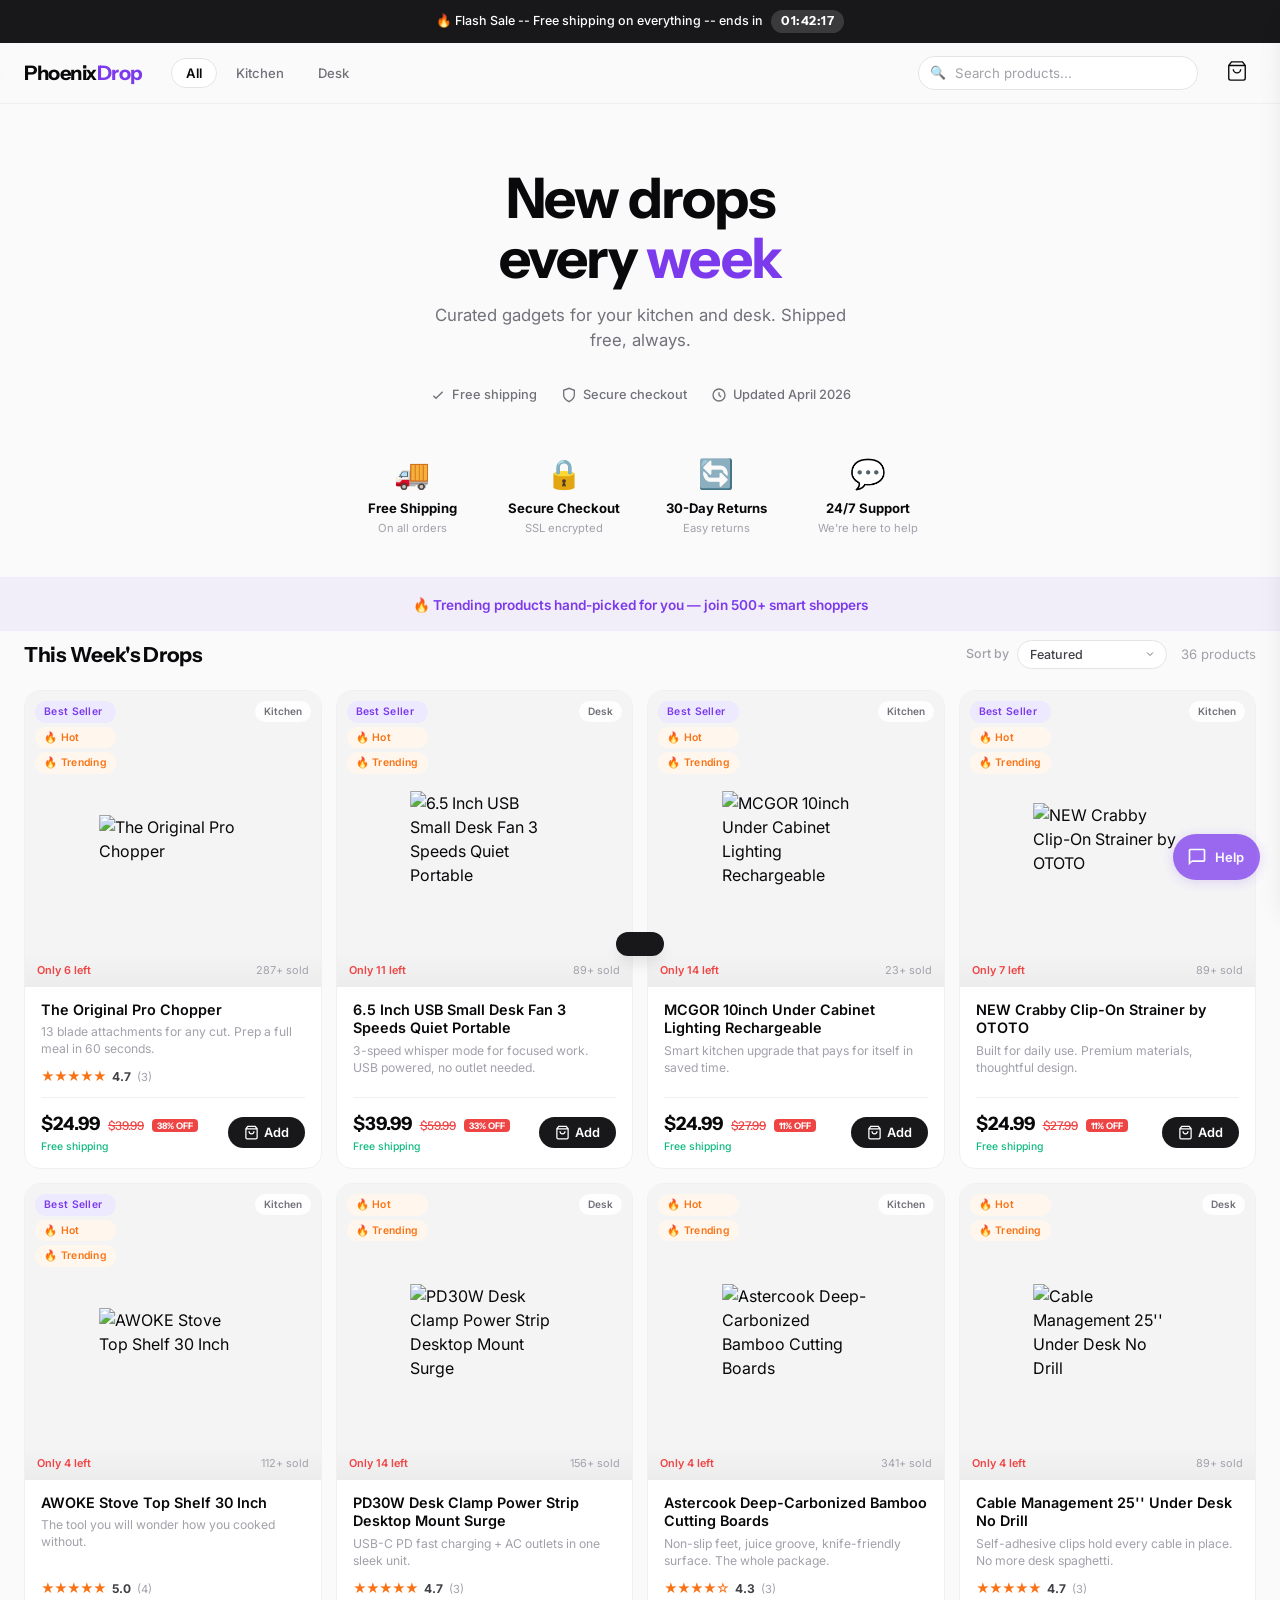
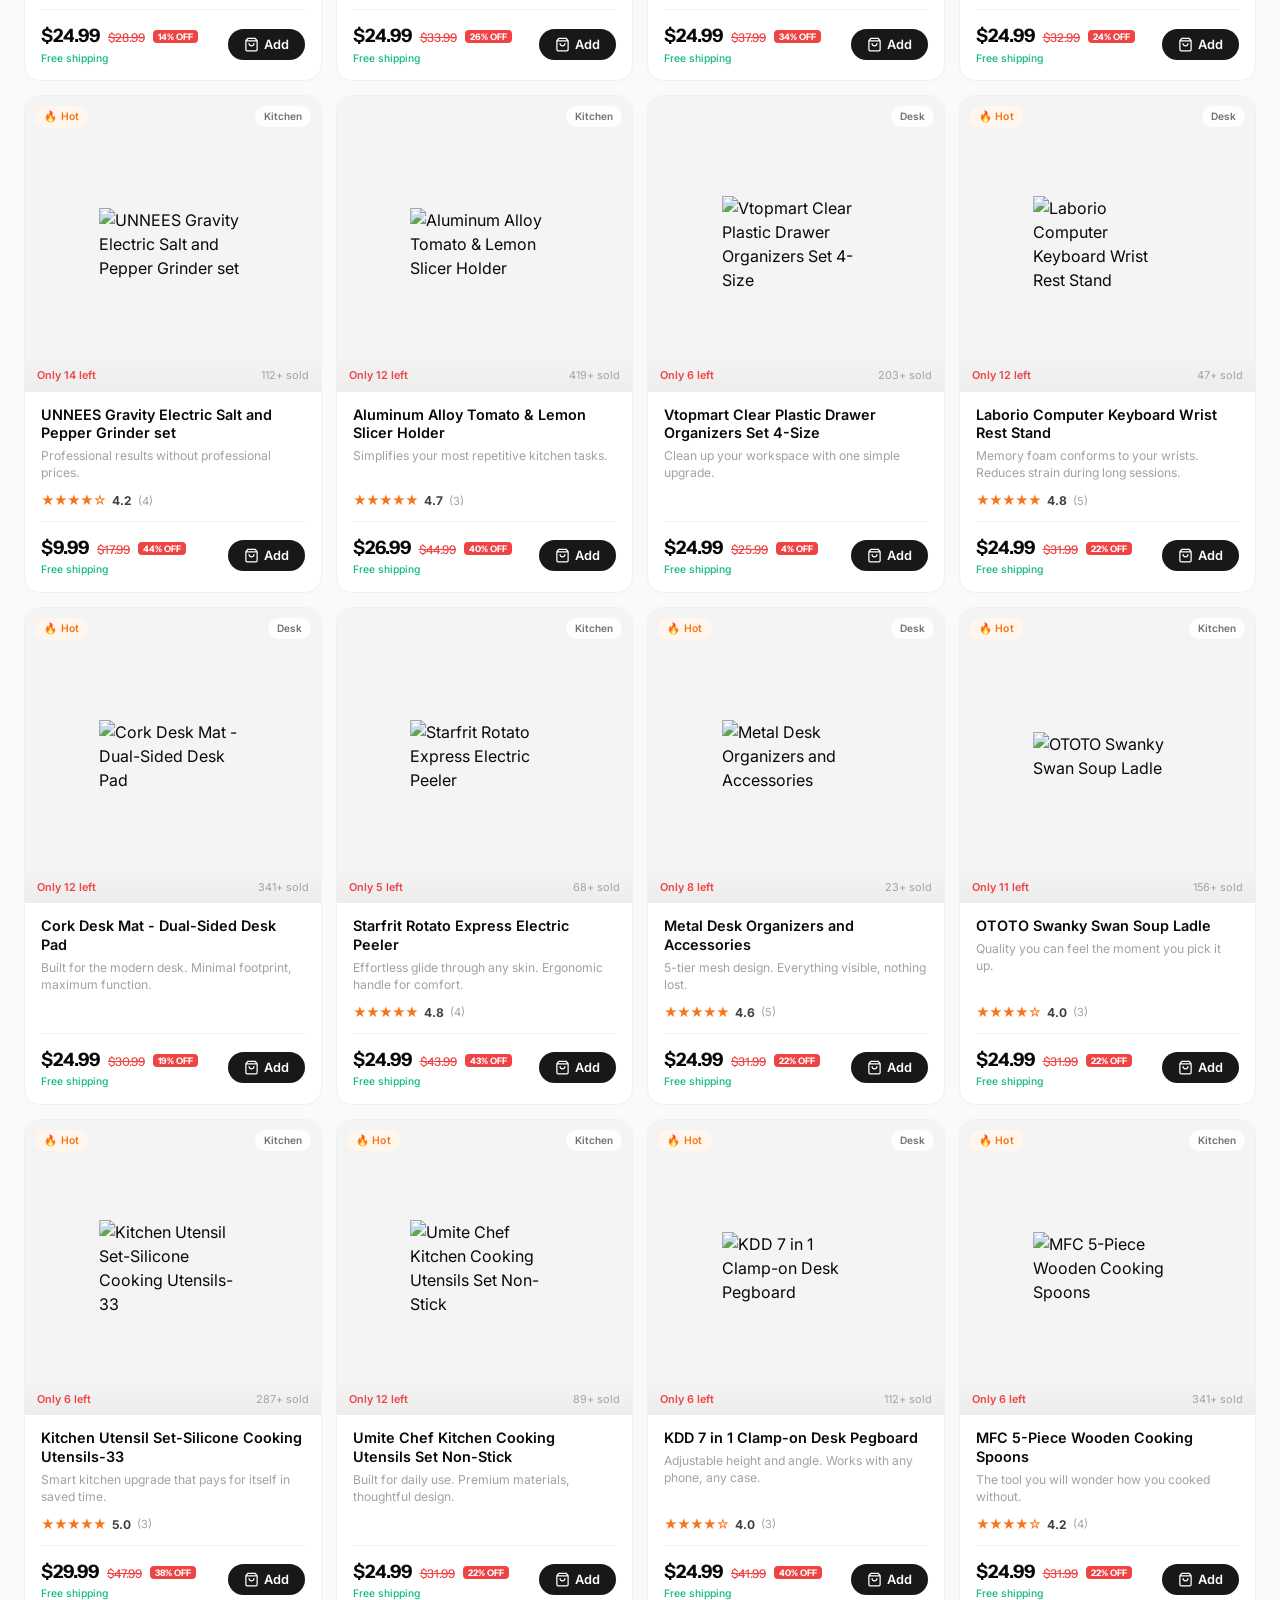
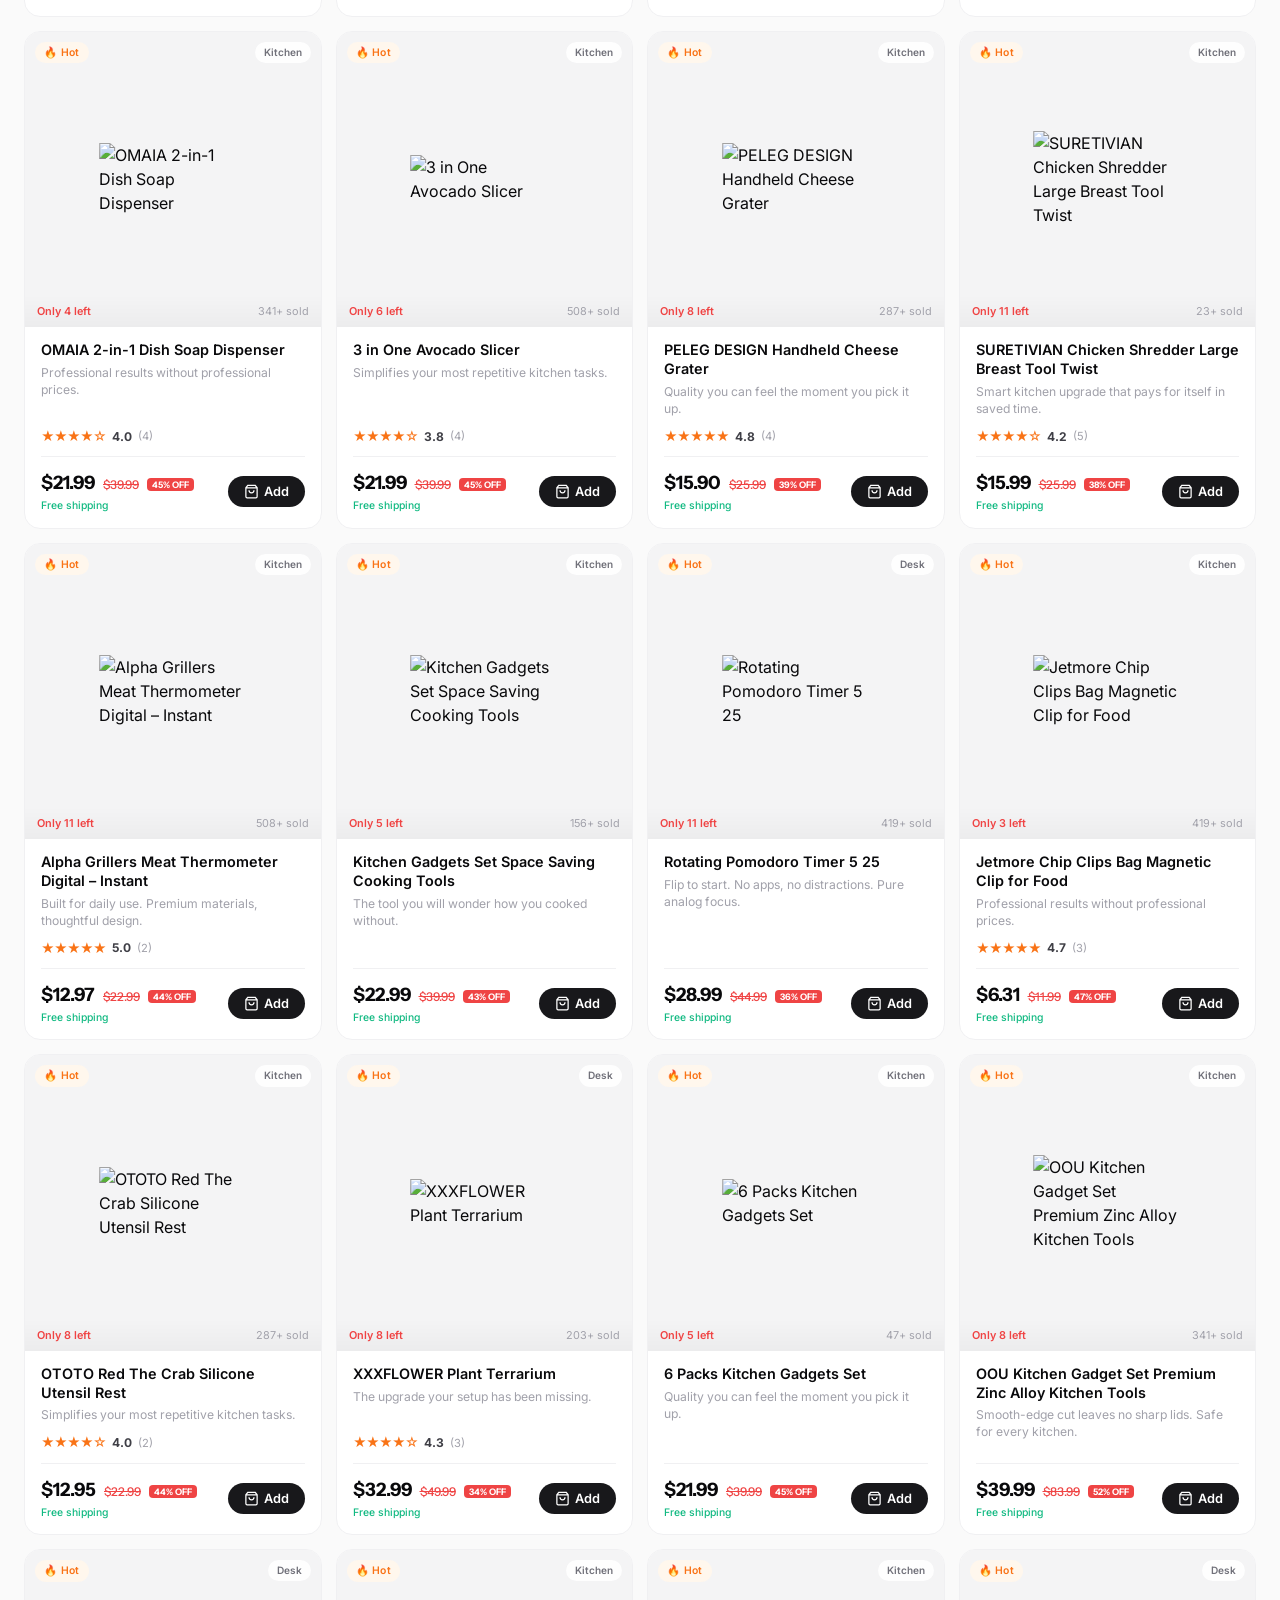
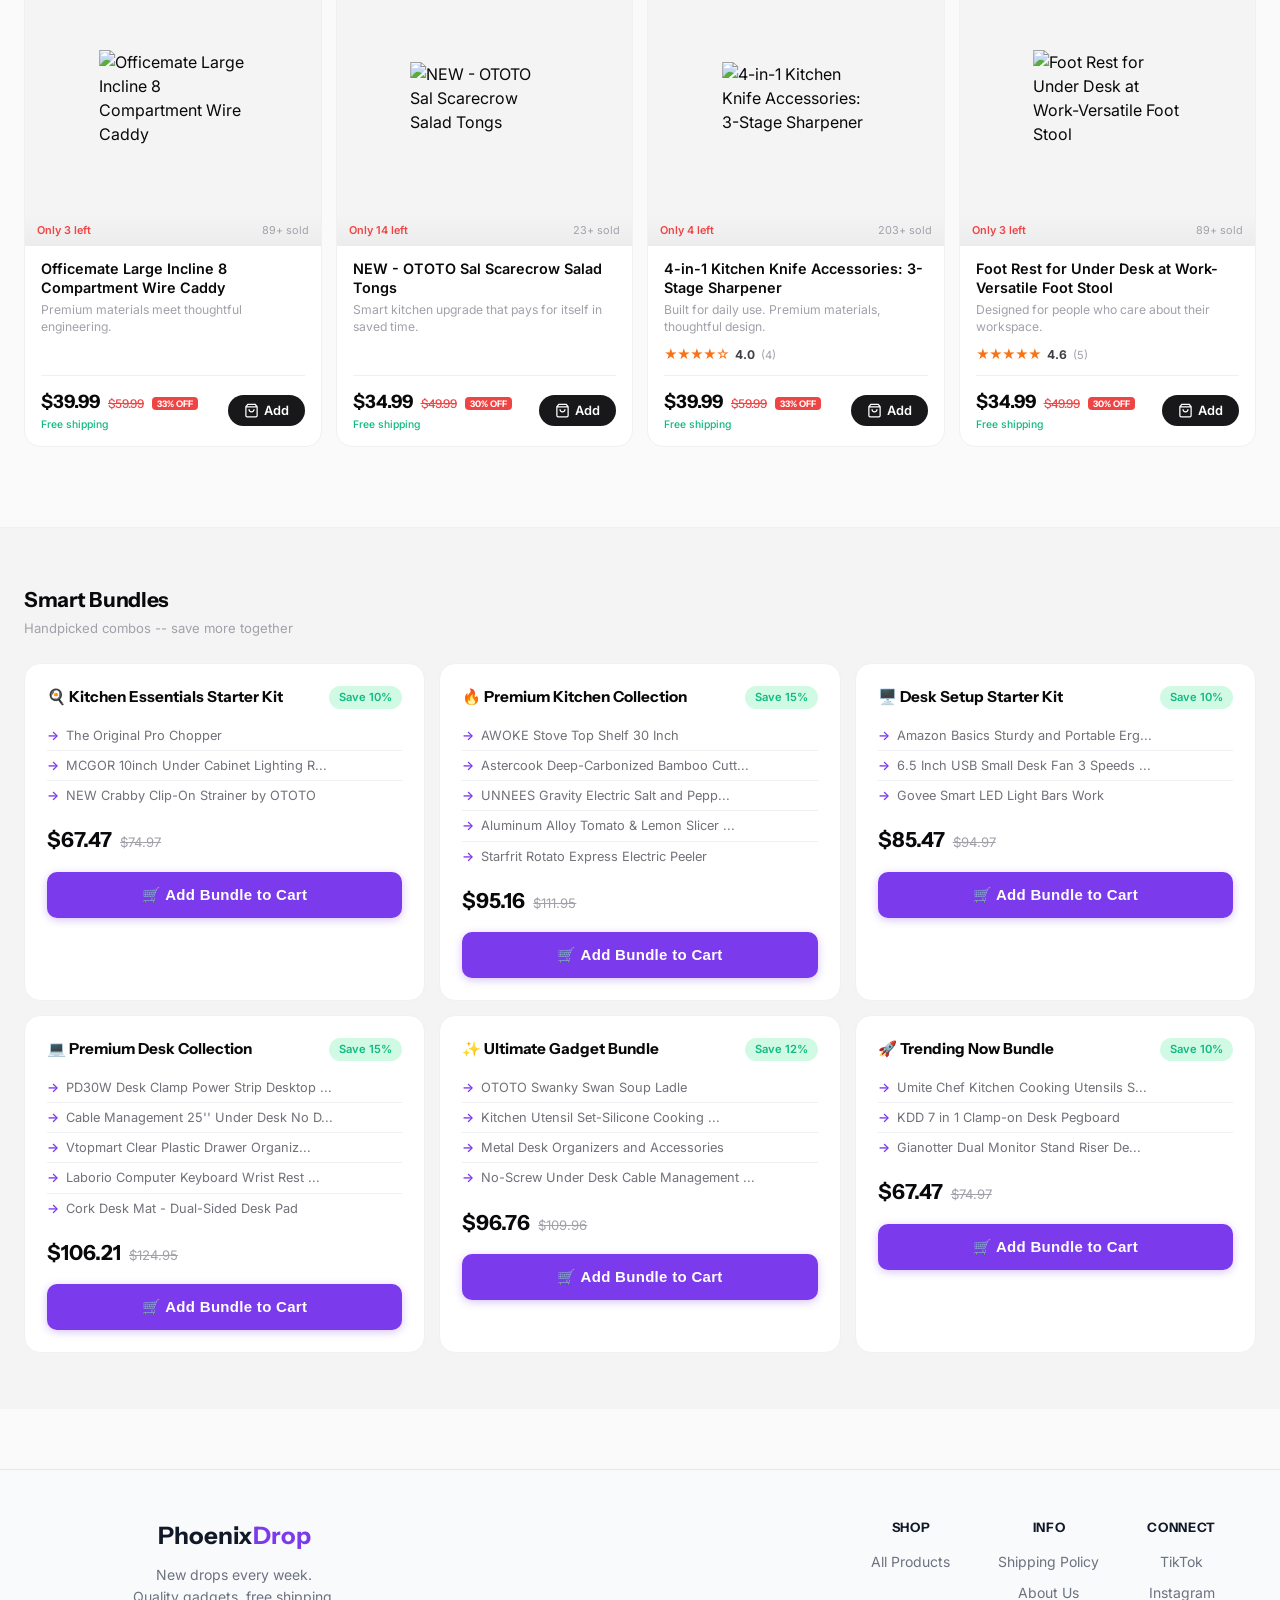
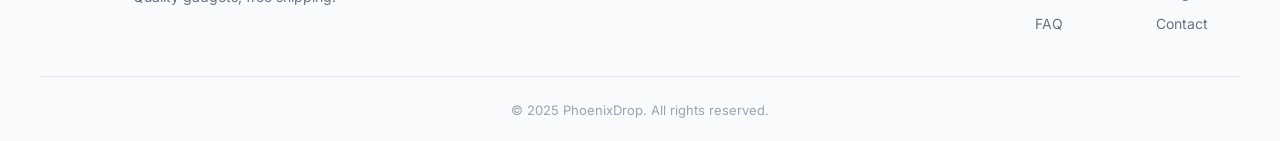
==== commit 4bd8cb56: "rebuild: auto-deploy" ====
--- a/index.html
+++ b/index.html
@@ -77,18 +77,18 @@
             <option value="name-az">Name: A to Z</option>
           </select>
         </div>
-        <span class="g-count" id="gcount">14 products</span>
+        <span class="g-count" id="gcount">36 products</span>
       </div>
     </div>
     <div class="grid">
-    <div class="card" data-niche="kitchen_gadgets" data-name="fullstar the original pro chopper - vegetable chopper and spiralizer, food chopper with container, fruit slicer, kitc..." data-pid="c970de6a" data-price="24.99" data-sold="89" onclick="PD.openProduct('c970de6a')">
+    <div class="card" data-niche="kitchen_gadgets" data-name="fullstar the original pro chopper - vegetable chopper and spiralizer, food chopper with container, fruit slicer, kitc..." data-pid="c970de6a" data-price="24.99" data-sold="287" onclick="PD.openProduct('c970de6a')">
       <div class="card-img">
         <img src="https://m.media-amazon.com/images/I/81GZZyozv-L._AC_UL960_QL65_.jpg" alt="The Original Pro Chopper" loading="lazy">
         <div class="card-labels"><span class="lbl lbl-best">Best Seller</span><span class="lbl lbl-hot">🔥 Hot</span><span class="lbl lbl-trend">🔥 Trending</span></div>
         <span class="card-cat">Kitchen</span>
         <div class="card-fomo">
-          <span class="fomo-stock">Only 11 left</span>
-          <span class="fomo-sold">89+ sold</span>
+          <span class="fomo-stock">Only 6 left</span>
+          <span class="fomo-sold">287+ sold</span>
         </div>
       </div>
       <div class="card-body">
@@ -106,14 +106,14 @@
         </div>
       </div>
     </div>
-    <div class="card" data-niche="desk_gadgets" data-name="sweetfull 6.5 inch usb small desk fan, 3 speeds quiet portable desktop table fan, 360° adjustment personal mini fan f..." data-pid="49be2e76" data-price="39.99" data-sold="341" onclick="PD.openProduct('49be2e76')">
+    <div class="card" data-niche="desk_gadgets" data-name="sweetfull 6.5 inch usb small desk fan, 3 speeds quiet portable desktop table fan, 360° adjustment personal mini fan f..." data-pid="49be2e76" data-price="39.99" data-sold="89" onclick="PD.openProduct('49be2e76')">
       <div class="card-img">
         <img src="https://m.media-amazon.com/images/I/71s4bcH0C7L._AC_UL960_QL65_.jpg" alt="6.5 Inch USB Small Desk Fan 3 Speeds Quiet Portable" loading="lazy">
         <div class="card-labels"><span class="lbl lbl-best">Best Seller</span><span class="lbl lbl-hot">🔥 Hot</span><span class="lbl lbl-trend">🔥 Trending</span></div>
         <span class="card-cat">Desk</span>
         <div class="card-fomo">
           <span class="fomo-stock">Only 11 left</span>
-          <span class="fomo-sold">341+ sold</span>
+          <span class="fomo-sold">89+ sold</span>
         </div>
       </div>
       <div class="card-body">
@@ -131,14 +131,114 @@
         </div>
       </div>
     </div>
-    <div class="card" data-niche="kitchen_gadgets" data-name="astercook deep-carbonized bamboo cutting boards for kitchen with wood storage stand, reversible charcuterie &amp;amp; cho..." data-pid="3f8592bf" data-price="23.72" data-sold="68" onclick="PD.openProduct('3f8592bf')">
+    <div class="card" data-niche="kitchen_gadgets" data-name="mcgor 10inch under cabinet lighting, 2 pack rechargeable motion sensor light indoor, 5 levels dimmable magnetic close..." data-pid="ed672bfe" data-price="24.99" data-sold="23" onclick="PD.openProduct('ed672bfe')">
+      <div class="card-img">
+        <img src="https://m.media-amazon.com/images/I/61x62WLGvNL._AC_UL960_QL65_.jpg" alt="MCGOR 10inch Under Cabinet Lighting Rechargeable" loading="lazy">
+        <div class="card-labels"><span class="lbl lbl-best">Best Seller</span><span class="lbl lbl-hot">🔥 Hot</span><span class="lbl lbl-trend">🔥 Trending</span></div>
+        <span class="card-cat">Kitchen</span>
+        <div class="card-fomo">
+          <span class="fomo-stock">Only 14 left</span>
+          <span class="fomo-sold">23+ sold</span>
+        </div>
+      </div>
+      <div class="card-body">
+        <h3 class="card-name">MCGOR 10inch Under Cabinet Lighting Rechargeable</h3>
+        <p class="card-desc">Smart kitchen upgrade that pays for itself in saved time.</p>
+        
+        <div class="card-foot">
+          <div>
+            <span class="c-price">$24.99 <span class="c-compare">$27.99</span> <span class="c-off">11% OFF</span></span>
+            <span class="c-ship">Free shipping</span>
+          </div>
+          <button class="btn-add" onclick="event.stopPropagation();PD.addToCart('ed672bfe','MCGOR 10inch Under Cabinet Lighting Rechargeable',24.99,'https://m.media-amazon.com/images/I/61x62WLGvNL._AC_UL960_QL65_.jpg')">
+            <svg viewBox="0 0 24 24"><path d="M6 2L3 6v14a2 2 0 002 2h14a2 2 0 002-2V6l-3-4zM3 6h18M16 10a4 4 0 01-8 0"/></svg> Add
+          </button>
+        </div>
+      </div>
+    </div>
+    <div class="card" data-niche="kitchen_gadgets" data-name="new crabby clip-on strainer by ototo - silicone and stainless steel pasta strainer, funny gifts, cute kitchen accesso..." data-pid="dcf380ea" data-price="24.99" data-sold="89" onclick="PD.openProduct('dcf380ea')">
+      <div class="card-img">
+        <img src="https://m.media-amazon.com/images/I/71AV-63wPjL._AC_UL960_QL65_.jpg" alt="NEW Crabby Clip-On Strainer by OTOTO" loading="lazy">
+        <div class="card-labels"><span class="lbl lbl-best">Best Seller</span><span class="lbl lbl-hot">🔥 Hot</span><span class="lbl lbl-trend">🔥 Trending</span></div>
+        <span class="card-cat">Kitchen</span>
+        <div class="card-fomo">
+          <span class="fomo-stock">Only 7 left</span>
+          <span class="fomo-sold">89+ sold</span>
+        </div>
+      </div>
+      <div class="card-body">
+        <h3 class="card-name">NEW Crabby Clip-On Strainer by OTOTO</h3>
+        <p class="card-desc">Built for daily use. Premium materials, thoughtful design.</p>
+        
+        <div class="card-foot">
+          <div>
+            <span class="c-price">$24.99 <span class="c-compare">$27.99</span> <span class="c-off">11% OFF</span></span>
+            <span class="c-ship">Free shipping</span>
+          </div>
+          <button class="btn-add" onclick="event.stopPropagation();PD.addToCart('dcf380ea','NEW Crabby Clip-On Strainer by OTOTO',24.99,'https://m.media-amazon.com/images/I/71AV-63wPjL._AC_UL960_QL65_.jpg')">
+            <svg viewBox="0 0 24 24"><path d="M6 2L3 6v14a2 2 0 002 2h14a2 2 0 002-2V6l-3-4zM3 6h18M16 10a4 4 0 01-8 0"/></svg> Add
+          </button>
+        </div>
+      </div>
+    </div>
+    <div class="card" data-niche="kitchen_gadgets" data-name="awoke stove top shelf 30 inch - silicone material magnetic shelf for stove - 3 functional partitions kitchen spice ra..." data-pid="ec044265" data-price="24.99" data-sold="112" onclick="PD.openProduct('ec044265')">
+      <div class="card-img">
+        <img src="https://m.media-amazon.com/images/I/71zx5Vy8u+L._AC_UL960_QL65_.jpg" alt="AWOKE Stove Top Shelf 30 Inch" loading="lazy">
+        <div class="card-labels"><span class="lbl lbl-best">Best Seller</span><span class="lbl lbl-hot">🔥 Hot</span><span class="lbl lbl-trend">🔥 Trending</span></div>
+        <span class="card-cat">Kitchen</span>
+        <div class="card-fomo">
+          <span class="fomo-stock">Only 4 left</span>
+          <span class="fomo-sold">112+ sold</span>
+        </div>
+      </div>
+      <div class="card-body">
+        <h3 class="card-name">AWOKE Stove Top Shelf 30 Inch</h3>
+        <p class="card-desc">The tool you will wonder how you cooked without.</p>
+        <div class="card-rating"><span class="card-rating-stars">★★★★★</span><span class="card-rating-num">5.0</span><span class="card-rating-count">(4)</span></div>
+        <div class="card-foot">
+          <div>
+            <span class="c-price">$24.99 <span class="c-compare">$28.99</span> <span class="c-off">14% OFF</span></span>
+            <span class="c-ship">Free shipping</span>
+          </div>
+          <button class="btn-add" onclick="event.stopPropagation();PD.addToCart('ec044265','AWOKE Stove Top Shelf 30 Inch',24.99,'https://m.media-amazon.com/images/I/71zx5Vy8u+L._AC_UL960_QL65_.jpg')">
+            <svg viewBox="0 0 24 24"><path d="M6 2L3 6v14a2 2 0 002 2h14a2 2 0 002-2V6l-3-4zM3 6h18M16 10a4 4 0 01-8 0"/></svg> Add
+          </button>
+        </div>
+      </div>
+    </div>
+    <div class="card" data-niche="desk_gadgets" data-name="pd30w desk clamp power strip, desktop mount surge protector, fast charging station, 5ft extension cord desk edge moun..." data-pid="128c116c" data-price="24.99" data-sold="156" onclick="PD.openProduct('128c116c')">
+      <div class="card-img">
+        <img src="https://m.media-amazon.com/images/I/51oCgzEjdrL._AC_UL960_QL65_.jpg" alt="PD30W Desk Clamp Power Strip Desktop Mount Surge" loading="lazy">
+        <div class="card-labels"><span class="lbl lbl-hot">🔥 Hot</span><span class="lbl lbl-trend">🔥 Trending</span></div>
+        <span class="card-cat">Desk</span>
+        <div class="card-fomo">
+          <span class="fomo-stock">Only 14 left</span>
+          <span class="fomo-sold">156+ sold</span>
+        </div>
+      </div>
+      <div class="card-body">
+        <h3 class="card-name">PD30W Desk Clamp Power Strip Desktop Mount Surge</h3>
+        <p class="card-desc">USB-C PD fast charging + AC outlets in one sleek unit.</p>
+        <div class="card-rating"><span class="card-rating-stars">★★★★★</span><span class="card-rating-num">4.7</span><span class="card-rating-count">(3)</span></div>
+        <div class="card-foot">
+          <div>
+            <span class="c-price">$24.99 <span class="c-compare">$33.99</span> <span class="c-off">26% OFF</span></span>
+            <span class="c-ship">Free shipping</span>
+          </div>
+          <button class="btn-add" onclick="event.stopPropagation();PD.addToCart('128c116c','PD30W Desk Clamp Power Strip Desktop Mount Surge',24.99,'https://m.media-amazon.com/images/I/51oCgzEjdrL._AC_UL960_QL65_.jpg')">
+            <svg viewBox="0 0 24 24"><path d="M6 2L3 6v14a2 2 0 002 2h14a2 2 0 002-2V6l-3-4zM3 6h18M16 10a4 4 0 01-8 0"/></svg> Add
+          </button>
+        </div>
+      </div>
+    </div>
+    <div class="card" data-niche="kitchen_gadgets" data-name="astercook deep-carbonized bamboo cutting boards for kitchen with wood storage stand, reversible charcuterie &amp;amp; cho..." data-pid="3f8592bf" data-price="24.99" data-sold="341" onclick="PD.openProduct('3f8592bf')">
       <div class="card-img">
         <img src="https://m.media-amazon.com/images/I/91xky+JYmZL._AC_UL960_QL65_.jpg" alt="Astercook Deep-Carbonized Bamboo Cutting Boards" loading="lazy">
         <div class="card-labels"><span class="lbl lbl-hot">🔥 Hot</span><span class="lbl lbl-trend">🔥 Trending</span></div>
         <span class="card-cat">Kitchen</span>
         <div class="card-fomo">
-          <span class="fomo-stock">Only 14 left</span>
-          <span class="fomo-sold">68+ sold</span>
+          <span class="fomo-stock">Only 4 left</span>
+          <span class="fomo-sold">341+ sold</span>
         </div>
       </div>
       <div class="card-body">
@@ -147,98 +247,173 @@
         <div class="card-rating"><span class="card-rating-stars">★★★★☆</span><span class="card-rating-num">4.3</span><span class="card-rating-count">(3)</span></div>
         <div class="card-foot">
           <div>
-            <span class="c-price">$23.72 <span class="c-compare">$37.99</span> <span class="c-off">38% OFF</span></span>
-            <span class="c-ship">Free shipping</span>
-          </div>
-          <button class="btn-add" onclick="event.stopPropagation();PD.addToCart('3f8592bf','Astercook Deep-Carbonized Bamboo Cutting Boards',23.72,'https://m.media-amazon.com/images/I/91xky+JYmZL._AC_UL960_QL65_.jpg')">
-            <svg viewBox="0 0 24 24"><path d="M6 2L3 6v14a2 2 0 002 2h14a2 2 0 002-2V6l-3-4zM3 6h18M16 10a4 4 0 01-8 0"/></svg> Add
-          </button>
-        </div>
-      </div>
-    </div>
-    <div class="card" data-niche="desk_gadgets" data-name="gianotter dual monitor stand riser, desk organizer with drawer and 2 pen holders, computer monitor stand, shelf for t..." data-pid="e1457f10" data-price="27.98" data-sold="341" onclick="PD.openProduct('e1457f10')">
-      <div class="card-img">
-        <img src="https://m.media-amazon.com/images/I/715+qntQ7xL._AC_UL960_QL65_.jpg" alt="Gianotter Dual Monitor Stand Riser Desk Organizer" loading="lazy">
+            <span class="c-price">$24.99 <span class="c-compare">$37.99</span> <span class="c-off">34% OFF</span></span>
+            <span class="c-ship">Free shipping</span>
+          </div>
+          <button class="btn-add" onclick="event.stopPropagation();PD.addToCart('3f8592bf','Astercook Deep-Carbonized Bamboo Cutting Boards',24.99,'https://m.media-amazon.com/images/I/91xky+JYmZL._AC_UL960_QL65_.jpg')">
+            <svg viewBox="0 0 24 24"><path d="M6 2L3 6v14a2 2 0 002 2h14a2 2 0 002-2V6l-3-4zM3 6h18M16 10a4 4 0 01-8 0"/></svg> Add
+          </button>
+        </div>
+      </div>
+    </div>
+    <div class="card" data-niche="desk_gadgets" data-name="cable management, 25&amp;#x27;&amp;#x27; cable management under desk no drill, metal cord organizer with clamp for standing d..." data-pid="d33193b4" data-price="24.99" data-sold="89" onclick="PD.openProduct('d33193b4')">
+      <div class="card-img">
+        <img src="https://m.media-amazon.com/images/I/719HqEdBSvL._AC_UL960_QL65_.jpg" alt="Cable Management 25&#x27;&#x27; Under Desk No Drill" loading="lazy">
         <div class="card-labels"><span class="lbl lbl-hot">🔥 Hot</span><span class="lbl lbl-trend">🔥 Trending</span></div>
         <span class="card-cat">Desk</span>
         <div class="card-fomo">
+          <span class="fomo-stock">Only 4 left</span>
+          <span class="fomo-sold">89+ sold</span>
+        </div>
+      </div>
+      <div class="card-body">
+        <h3 class="card-name">Cable Management 25&#x27;&#x27; Under Desk No Drill</h3>
+        <p class="card-desc">Self-adhesive clips hold every cable in place. No more desk spaghetti.</p>
+        <div class="card-rating"><span class="card-rating-stars">★★★★★</span><span class="card-rating-num">4.7</span><span class="card-rating-count">(3)</span></div>
+        <div class="card-foot">
+          <div>
+            <span class="c-price">$24.99 <span class="c-compare">$32.99</span> <span class="c-off">24% OFF</span></span>
+            <span class="c-ship">Free shipping</span>
+          </div>
+          <button class="btn-add" onclick="event.stopPropagation();PD.addToCart('d33193b4','Cable Management 25&#x27;&#x27; Under Desk No Drill',24.99,'https://m.media-amazon.com/images/I/719HqEdBSvL._AC_UL960_QL65_.jpg')">
+            <svg viewBox="0 0 24 24"><path d="M6 2L3 6v14a2 2 0 002 2h14a2 2 0 002-2V6l-3-4zM3 6h18M16 10a4 4 0 01-8 0"/></svg> Add
+          </button>
+        </div>
+      </div>
+    </div>
+    <div class="card" data-niche="kitchen_gadgets" data-name="unnees gravity electric salt and pepper grinder set of 2, automatic salt and pepper grinder set, adjustable roughness..." data-pid="5c7d6f01" data-price="9.99" data-sold="112" onclick="PD.openProduct('5c7d6f01')">
+      <div class="card-img">
+        <img src="https://m.media-amazon.com/images/I/710QVSB0wWL._AC_UL960_QL65_.jpg" alt="UNNEES Gravity Electric Salt and Pepper Grinder set" loading="lazy">
+        <div class="card-labels"><span class="lbl lbl-hot">🔥 Hot</span></div>
+        <span class="card-cat">Kitchen</span>
+        <div class="card-fomo">
+          <span class="fomo-stock">Only 14 left</span>
+          <span class="fomo-sold">112+ sold</span>
+        </div>
+      </div>
+      <div class="card-body">
+        <h3 class="card-name">UNNEES Gravity Electric Salt and Pepper Grinder set</h3>
+        <p class="card-desc">Professional results without professional prices.</p>
+        <div class="card-rating"><span class="card-rating-stars">★★★★☆</span><span class="card-rating-num">4.2</span><span class="card-rating-count">(4)</span></div>
+        <div class="card-foot">
+          <div>
+            <span class="c-price">$9.99 <span class="c-compare">$17.99</span> <span class="c-off">44% OFF</span></span>
+            <span class="c-ship">Free shipping</span>
+          </div>
+          <button class="btn-add" onclick="event.stopPropagation();PD.addToCart('5c7d6f01','UNNEES Gravity Electric Salt and Pepper Grinder set',9.99,'https://m.media-amazon.com/images/I/710QVSB0wWL._AC_UL960_QL65_.jpg')">
+            <svg viewBox="0 0 24 24"><path d="M6 2L3 6v14a2 2 0 002 2h14a2 2 0 002-2V6l-3-4zM3 6h18M16 10a4 4 0 01-8 0"/></svg> Add
+          </button>
+        </div>
+      </div>
+    </div>
+    <div class="card" data-niche="kitchen_gadgets" data-name="aluminum alloy tomato &amp;amp; lemon slicer holder - manual fruit and onion cutter tool with handle, vegetable cutting t..." data-pid="16f3ce7a" data-price="26.99" data-sold="419" onclick="PD.openProduct('16f3ce7a')">
+      <div class="card-img">
+        <img src="https://m.media-amazon.com/images/I/51JuJvRk6DL._AC_UL960_QL65_.jpg" alt="Aluminum Alloy Tomato &amp; Lemon Slicer Holder" loading="lazy">
+        <div class="card-labels"></div>
+        <span class="card-cat">Kitchen</span>
+        <div class="card-fomo">
+          <span class="fomo-stock">Only 12 left</span>
+          <span class="fomo-sold">419+ sold</span>
+        </div>
+      </div>
+      <div class="card-body">
+        <h3 class="card-name">Aluminum Alloy Tomato &amp; Lemon Slicer Holder</h3>
+        <p class="card-desc">Simplifies your most repetitive kitchen tasks.</p>
+        <div class="card-rating"><span class="card-rating-stars">★★★★★</span><span class="card-rating-num">4.7</span><span class="card-rating-count">(3)</span></div>
+        <div class="card-foot">
+          <div>
+            <span class="c-price">$26.99 <span class="c-compare">$44.99</span> <span class="c-off">40% OFF</span></span>
+            <span class="c-ship">Free shipping</span>
+          </div>
+          <button class="btn-add" onclick="event.stopPropagation();PD.addToCart('16f3ce7a','Aluminum Alloy Tomato &amp; Lemon Slicer Holder',26.99,'https://m.media-amazon.com/images/I/51JuJvRk6DL._AC_UL960_QL65_.jpg')">
+            <svg viewBox="0 0 24 24"><path d="M6 2L3 6v14a2 2 0 002 2h14a2 2 0 002-2V6l-3-4zM3 6h18M16 10a4 4 0 01-8 0"/></svg> Add
+          </button>
+        </div>
+      </div>
+    </div>
+    <div class="card" data-niche="desk_gadgets" data-name="vtopmart 25 pcs clear plastic drawer organizers set, 4-size versatile bathroom and vanity drawer organizer trays, sto..." data-pid="342180e1" data-price="24.99" data-sold="203" onclick="PD.openProduct('342180e1')">
+      <div class="card-img">
+        <img src="https://m.media-amazon.com/images/I/81yj+PUYVxL._AC_UL960_QL65_.jpg" alt="Vtopmart Clear Plastic Drawer Organizers Set 4-Size" loading="lazy">
+        <div class="card-labels"></div>
+        <span class="card-cat">Desk</span>
+        <div class="card-fomo">
+          <span class="fomo-stock">Only 6 left</span>
+          <span class="fomo-sold">203+ sold</span>
+        </div>
+      </div>
+      <div class="card-body">
+        <h3 class="card-name">Vtopmart Clear Plastic Drawer Organizers Set 4-Size</h3>
+        <p class="card-desc">Clean up your workspace with one simple upgrade.</p>
+        
+        <div class="card-foot">
+          <div>
+            <span class="c-price">$24.99 <span class="c-compare">$25.99</span> <span class="c-off">4% OFF</span></span>
+            <span class="c-ship">Free shipping</span>
+          </div>
+          <button class="btn-add" onclick="event.stopPropagation();PD.addToCart('342180e1','Vtopmart Clear Plastic Drawer Organizers Set 4-Size',24.99,'https://m.media-amazon.com/images/I/81yj+PUYVxL._AC_UL960_QL65_.jpg')">
+            <svg viewBox="0 0 24 24"><path d="M6 2L3 6v14a2 2 0 002 2h14a2 2 0 002-2V6l-3-4zM3 6h18M16 10a4 4 0 01-8 0"/></svg> Add
+          </button>
+        </div>
+      </div>
+    </div>
+    <div class="card" data-niche="desk_gadgets" data-name="laborio computer keyboard wrist rest stand for desktop, keyboard holder for easy typing with wrist pad for office des..." data-pid="2279fade" data-price="24.99" data-sold="47" onclick="PD.openProduct('2279fade')">
+      <div class="card-img">
+        <img src="https://m.media-amazon.com/images/I/61v5t9ncx5L._AC_UL960_QL65_.jpg" alt="Laborio Computer Keyboard Wrist Rest Stand" loading="lazy">
+        <div class="card-labels"><span class="lbl lbl-hot">🔥 Hot</span></div>
+        <span class="card-cat">Desk</span>
+        <div class="card-fomo">
+          <span class="fomo-stock">Only 12 left</span>
+          <span class="fomo-sold">47+ sold</span>
+        </div>
+      </div>
+      <div class="card-body">
+        <h3 class="card-name">Laborio Computer Keyboard Wrist Rest Stand</h3>
+        <p class="card-desc">Memory foam conforms to your wrists. Reduces strain during long sessions.</p>
+        <div class="card-rating"><span class="card-rating-stars">★★★★★</span><span class="card-rating-num">4.8</span><span class="card-rating-count">(5)</span></div>
+        <div class="card-foot">
+          <div>
+            <span class="c-price">$24.99 <span class="c-compare">$31.99</span> <span class="c-off">22% OFF</span></span>
+            <span class="c-ship">Free shipping</span>
+          </div>
+          <button class="btn-add" onclick="event.stopPropagation();PD.addToCart('2279fade','Laborio Computer Keyboard Wrist Rest Stand',24.99,'https://m.media-amazon.com/images/I/61v5t9ncx5L._AC_UL960_QL65_.jpg')">
+            <svg viewBox="0 0 24 24"><path d="M6 2L3 6v14a2 2 0 002 2h14a2 2 0 002-2V6l-3-4zM3 6h18M16 10a4 4 0 01-8 0"/></svg> Add
+          </button>
+        </div>
+      </div>
+    </div>
+    <div class="card" data-niche="desk_gadgets" data-name="cork desk mat - dual-sided desk pad for office and home - desk organization and accessories - ideal for large mouse p..." data-pid="a7bd3e1c" data-price="24.99" data-sold="341" onclick="PD.openProduct('a7bd3e1c')">
+      <div class="card-img">
+        <img src="https://m.media-amazon.com/images/I/61lECM81c2L._AC_UL960_QL65_.jpg" alt="Cork Desk Mat - Dual-Sided Desk Pad" loading="lazy">
+        <div class="card-labels"><span class="lbl lbl-hot">🔥 Hot</span></div>
+        <span class="card-cat">Desk</span>
+        <div class="card-fomo">
           <span class="fomo-stock">Only 12 left</span>
           <span class="fomo-sold">341+ sold</span>
         </div>
       </div>
       <div class="card-body">
-        <h3 class="card-name">Gianotter Dual Monitor Stand Riser Desk Organizer</h3>
-        <p class="card-desc">5-tier mesh design. Everything visible, nothing lost.</p>
-        <div class="card-rating"><span class="card-rating-stars">★★★★★</span><span class="card-rating-num">4.7</span><span class="card-rating-count">(3)</span></div>
-        <div class="card-foot">
-          <div>
-            <span class="c-price">$27.98 <span class="c-compare">$41.99</span> <span class="c-off">33% OFF</span></span>
-            <span class="c-ship">Free shipping</span>
-          </div>
-          <button class="btn-add" onclick="event.stopPropagation();PD.addToCart('e1457f10','Gianotter Dual Monitor Stand Riser Desk Organizer',27.98,'https://m.media-amazon.com/images/I/715+qntQ7xL._AC_UL960_QL65_.jpg')">
-            <svg viewBox="0 0 24 24"><path d="M6 2L3 6v14a2 2 0 002 2h14a2 2 0 002-2V6l-3-4zM3 6h18M16 10a4 4 0 01-8 0"/></svg> Add
-          </button>
-        </div>
-      </div>
-    </div>
-    <div class="card" data-niche="kitchen_gadgets" data-name="unnees gravity electric salt and pepper grinder set of 2, automatic salt and pepper grinder set, adjustable roughness..." data-pid="5c7d6f01" data-price="9.99" data-sold="508" onclick="PD.openProduct('5c7d6f01')">
-      <div class="card-img">
-        <img src="https://m.media-amazon.com/images/I/710QVSB0wWL._AC_UL960_QL65_.jpg" alt="UNNEES Gravity Electric Salt and Pepper Grinder set" loading="lazy">
-        <div class="card-labels"><span class="lbl lbl-hot">🔥 Hot</span><span class="lbl lbl-trend">🔥 Trending</span></div>
-        <span class="card-cat">Kitchen</span>
-        <div class="card-fomo">
-          <span class="fomo-stock">Only 4 left</span>
-          <span class="fomo-sold">508+ sold</span>
-        </div>
-      </div>
-      <div class="card-body">
-        <h3 class="card-name">UNNEES Gravity Electric Salt and Pepper Grinder set</h3>
-        <p class="card-desc">Smart kitchen upgrade that pays for itself in saved time.</p>
-        <div class="card-rating"><span class="card-rating-stars">★★★★★</span><span class="card-rating-num">4.5</span><span class="card-rating-count">(4)</span></div>
-        <div class="card-foot">
-          <div>
-            <span class="c-price">$9.99 <span class="c-compare">$17.99</span> <span class="c-off">44% OFF</span></span>
-            <span class="c-ship">Free shipping</span>
-          </div>
-          <button class="btn-add" onclick="event.stopPropagation();PD.addToCart('5c7d6f01','UNNEES Gravity Electric Salt and Pepper Grinder set',9.99,'https://m.media-amazon.com/images/I/710QVSB0wWL._AC_UL960_QL65_.jpg')">
-            <svg viewBox="0 0 24 24"><path d="M6 2L3 6v14a2 2 0 002 2h14a2 2 0 002-2V6l-3-4zM3 6h18M16 10a4 4 0 01-8 0"/></svg> Add
-          </button>
-        </div>
-      </div>
-    </div>
-    <div class="card" data-niche="kitchen_gadgets" data-name="aluminum alloy tomato &amp;amp; lemon slicer holder - manual fruit and onion cutter tool with handle, vegetable cutting t..." data-pid="16f3ce7a" data-price="26.99" data-sold="203" onclick="PD.openProduct('16f3ce7a')">
-      <div class="card-img">
-        <img src="https://m.media-amazon.com/images/I/51JuJvRk6DL._AC_UL960_QL65_.jpg" alt="Aluminum Alloy Tomato &amp; Lemon Slicer Holder" loading="lazy">
-        <div class="card-labels"><span class="lbl lbl-trend">🔥 Trending</span></div>
-        <span class="card-cat">Kitchen</span>
-        <div class="card-fomo">
-          <span class="fomo-stock">Only 8 left</span>
-          <span class="fomo-sold">203+ sold</span>
-        </div>
-      </div>
-      <div class="card-body">
-        <h3 class="card-name">Aluminum Alloy Tomato &amp; Lemon Slicer Holder</h3>
-        <p class="card-desc">Built for daily use. Premium materials, thoughtful design.</p>
-        <div class="card-rating"><span class="card-rating-stars">★★★★★</span><span class="card-rating-num">4.7</span><span class="card-rating-count">(3)</span></div>
-        <div class="card-foot">
-          <div>
-            <span class="c-price">$26.99 <span class="c-compare">$44.99</span> <span class="c-off">40% OFF</span></span>
-            <span class="c-ship">Free shipping</span>
-          </div>
-          <button class="btn-add" onclick="event.stopPropagation();PD.addToCart('16f3ce7a','Aluminum Alloy Tomato &amp; Lemon Slicer Holder',26.99,'https://m.media-amazon.com/images/I/51JuJvRk6DL._AC_UL960_QL65_.jpg')">
-            <svg viewBox="0 0 24 24"><path d="M6 2L3 6v14a2 2 0 002 2h14a2 2 0 002-2V6l-3-4zM3 6h18M16 10a4 4 0 01-8 0"/></svg> Add
-          </button>
-        </div>
-      </div>
-    </div>
-    <div class="card" data-niche="kitchen_gadgets" data-name="starfrit rotato express electric peeler - 2 spare blades - safe &amp;amp; easy to use - effortlessly peels vegetables and..." data-pid="cdf1ab53" data-price="29.19" data-sold="341" onclick="PD.openProduct('cdf1ab53')">
+        <h3 class="card-name">Cork Desk Mat - Dual-Sided Desk Pad</h3>
+        <p class="card-desc">Built for the modern desk. Minimal footprint, maximum function.</p>
+        
+        <div class="card-foot">
+          <div>
+            <span class="c-price">$24.99 <span class="c-compare">$30.99</span> <span class="c-off">19% OFF</span></span>
+            <span class="c-ship">Free shipping</span>
+          </div>
+          <button class="btn-add" onclick="event.stopPropagation();PD.addToCart('a7bd3e1c','Cork Desk Mat - Dual-Sided Desk Pad',24.99,'https://m.media-amazon.com/images/I/61lECM81c2L._AC_UL960_QL65_.jpg')">
+            <svg viewBox="0 0 24 24"><path d="M6 2L3 6v14a2 2 0 002 2h14a2 2 0 002-2V6l-3-4zM3 6h18M16 10a4 4 0 01-8 0"/></svg> Add
+          </button>
+        </div>
+      </div>
+    </div>
+    <div class="card" data-niche="kitchen_gadgets" data-name="starfrit rotato express electric peeler - 2 spare blades - safe &amp;amp; easy to use - effortlessly peels vegetables and..." data-pid="cdf1ab53" data-price="24.99" data-sold="68" onclick="PD.openProduct('cdf1ab53')">
       <div class="card-img">
         <img src="https://m.media-amazon.com/images/I/710ejJuESsL._AC_UL960_QL65_.jpg" alt="Starfrit Rotato Express Electric Peeler" loading="lazy">
-        <div class="card-labels"><span class="lbl lbl-trend">🔥 Trending</span></div>
-        <span class="card-cat">Kitchen</span>
-        <div class="card-fomo">
-          <span class="fomo-stock">Only 14 left</span>
-          <span class="fomo-sold">341+ sold</span>
+        <div class="card-labels"></div>
+        <span class="card-cat">Kitchen</span>
+        <div class="card-fomo">
+          <span class="fomo-stock">Only 5 left</span>
+          <span class="fomo-sold">68+ sold</span>
         </div>
       </div>
       <div class="card-body">
@@ -247,48 +422,123 @@
         <div class="card-rating"><span class="card-rating-stars">★★★★★</span><span class="card-rating-num">4.8</span><span class="card-rating-count">(4)</span></div>
         <div class="card-foot">
           <div>
-            <span class="c-price">$29.19 <span class="c-compare">$43.99</span> <span class="c-off">34% OFF</span></span>
-            <span class="c-ship">Free shipping</span>
-          </div>
-          <button class="btn-add" onclick="event.stopPropagation();PD.addToCart('cdf1ab53','Starfrit Rotato Express Electric Peeler',29.19,'https://m.media-amazon.com/images/I/710ejJuESsL._AC_UL960_QL65_.jpg')">
-            <svg viewBox="0 0 24 24"><path d="M6 2L3 6v14a2 2 0 002 2h14a2 2 0 002-2V6l-3-4zM3 6h18M16 10a4 4 0 01-8 0"/></svg> Add
-          </button>
-        </div>
-      </div>
-    </div>
-    <div class="card" data-niche="desk_gadgets" data-name="laborio computer keyboard wrist rest stand for desktop, keyboard holder for easy typing with wrist pad for office des..." data-pid="2279fade" data-price="19.99" data-sold="89" onclick="PD.openProduct('2279fade')">
-      <div class="card-img">
-        <img src="https://m.media-amazon.com/images/I/61v5t9ncx5L._AC_UL960_QL65_.jpg" alt="Laborio Computer Keyboard Wrist Rest Stand" loading="lazy">
-        <div class="card-labels"><span class="lbl lbl-hot">🔥 Hot</span><span class="lbl lbl-trend">🔥 Trending</span></div>
+            <span class="c-price">$24.99 <span class="c-compare">$43.99</span> <span class="c-off">43% OFF</span></span>
+            <span class="c-ship">Free shipping</span>
+          </div>
+          <button class="btn-add" onclick="event.stopPropagation();PD.addToCart('cdf1ab53','Starfrit Rotato Express Electric Peeler',24.99,'https://m.media-amazon.com/images/I/710ejJuESsL._AC_UL960_QL65_.jpg')">
+            <svg viewBox="0 0 24 24"><path d="M6 2L3 6v14a2 2 0 002 2h14a2 2 0 002-2V6l-3-4zM3 6h18M16 10a4 4 0 01-8 0"/></svg> Add
+          </button>
+        </div>
+      </div>
+    </div>
+    <div class="card" data-niche="desk_gadgets" data-name="metal desk organizers and accessories with file holder – aesthetic black desk accessories for women office setup – de..." data-pid="d7ae3014" data-price="24.99" data-sold="23" onclick="PD.openProduct('d7ae3014')">
+      <div class="card-img">
+        <img src="https://m.media-amazon.com/images/I/91Bd5vXWiIL._AC_UL960_QL65_.jpg" alt="Metal Desk Organizers and Accessories" loading="lazy">
+        <div class="card-labels"><span class="lbl lbl-hot">🔥 Hot</span></div>
         <span class="card-cat">Desk</span>
         <div class="card-fomo">
-          <span class="fomo-stock">Only 5 left</span>
+          <span class="fomo-stock">Only 8 left</span>
+          <span class="fomo-sold">23+ sold</span>
+        </div>
+      </div>
+      <div class="card-body">
+        <h3 class="card-name">Metal Desk Organizers and Accessories</h3>
+        <p class="card-desc">5-tier mesh design. Everything visible, nothing lost.</p>
+        <div class="card-rating"><span class="card-rating-stars">★★★★★</span><span class="card-rating-num">4.6</span><span class="card-rating-count">(5)</span></div>
+        <div class="card-foot">
+          <div>
+            <span class="c-price">$24.99 <span class="c-compare">$31.99</span> <span class="c-off">22% OFF</span></span>
+            <span class="c-ship">Free shipping</span>
+          </div>
+          <button class="btn-add" onclick="event.stopPropagation();PD.addToCart('d7ae3014','Metal Desk Organizers and Accessories',24.99,'https://m.media-amazon.com/images/I/91Bd5vXWiIL._AC_UL960_QL65_.jpg')">
+            <svg viewBox="0 0 24 24"><path d="M6 2L3 6v14a2 2 0 002 2h14a2 2 0 002-2V6l-3-4zM3 6h18M16 10a4 4 0 01-8 0"/></svg> Add
+          </button>
+        </div>
+      </div>
+    </div>
+    <div class="card" data-niche="kitchen_gadgets" data-name="ototo swanky swan soup ladle - heat resistant soup ladles - cute kitchen accessories, unique kitchen gifts, fun cooki..." data-pid="1ab88ce2" data-price="24.99" data-sold="156" onclick="PD.openProduct('1ab88ce2')">
+      <div class="card-img">
+        <img src="https://m.media-amazon.com/images/I/31314hgizlL._AC_UL960_QL65_.jpg" alt="OTOTO Swanky Swan Soup Ladle" loading="lazy">
+        <div class="card-labels"><span class="lbl lbl-hot">🔥 Hot</span></div>
+        <span class="card-cat">Kitchen</span>
+        <div class="card-fomo">
+          <span class="fomo-stock">Only 11 left</span>
+          <span class="fomo-sold">156+ sold</span>
+        </div>
+      </div>
+      <div class="card-body">
+        <h3 class="card-name">OTOTO Swanky Swan Soup Ladle</h3>
+        <p class="card-desc">Quality you can feel the moment you pick it up.</p>
+        <div class="card-rating"><span class="card-rating-stars">★★★★☆</span><span class="card-rating-num">4.0</span><span class="card-rating-count">(3)</span></div>
+        <div class="card-foot">
+          <div>
+            <span class="c-price">$24.99 <span class="c-compare">$31.99</span> <span class="c-off">22% OFF</span></span>
+            <span class="c-ship">Free shipping</span>
+          </div>
+          <button class="btn-add" onclick="event.stopPropagation();PD.addToCart('1ab88ce2','OTOTO Swanky Swan Soup Ladle',24.99,'https://m.media-amazon.com/images/I/31314hgizlL._AC_UL960_QL65_.jpg')">
+            <svg viewBox="0 0 24 24"><path d="M6 2L3 6v14a2 2 0 002 2h14a2 2 0 002-2V6l-3-4zM3 6h18M16 10a4 4 0 01-8 0"/></svg> Add
+          </button>
+        </div>
+      </div>
+    </div>
+    <div class="card" data-niche="kitchen_gadgets" data-name="kitchen utensil set-silicone cooking utensils-33 kitchen gadgets &amp;amp; spoons for nonstick cookware-silicone and stai..." data-pid="c32fc230" data-price="29.99" data-sold="287" onclick="PD.openProduct('c32fc230')">
+      <div class="card-img">
+        <img src="https://m.media-amazon.com/images/I/71J6P8L6ORL._AC_UL960_QL65_.jpg" alt="Kitchen Utensil Set-Silicone Cooking Utensils-33" loading="lazy">
+        <div class="card-labels"><span class="lbl lbl-hot">🔥 Hot</span></div>
+        <span class="card-cat">Kitchen</span>
+        <div class="card-fomo">
+          <span class="fomo-stock">Only 6 left</span>
+          <span class="fomo-sold">287+ sold</span>
+        </div>
+      </div>
+      <div class="card-body">
+        <h3 class="card-name">Kitchen Utensil Set-Silicone Cooking Utensils-33</h3>
+        <p class="card-desc">Smart kitchen upgrade that pays for itself in saved time.</p>
+        <div class="card-rating"><span class="card-rating-stars">★★★★★</span><span class="card-rating-num">5.0</span><span class="card-rating-count">(3)</span></div>
+        <div class="card-foot">
+          <div>
+            <span class="c-price">$29.99 <span class="c-compare">$47.99</span> <span class="c-off">38% OFF</span></span>
+            <span class="c-ship">Free shipping</span>
+          </div>
+          <button class="btn-add" onclick="event.stopPropagation();PD.addToCart('c32fc230','Kitchen Utensil Set-Silicone Cooking Utensils-33',29.99,'https://m.media-amazon.com/images/I/71J6P8L6ORL._AC_UL960_QL65_.jpg')">
+            <svg viewBox="0 0 24 24"><path d="M6 2L3 6v14a2 2 0 002 2h14a2 2 0 002-2V6l-3-4zM3 6h18M16 10a4 4 0 01-8 0"/></svg> Add
+          </button>
+        </div>
+      </div>
+    </div>
+    <div class="card" data-niche="kitchen_gadgets" data-name="umite chef kitchen cooking utensils set, 33 pcs non-stick silicone cooking kitchen utensils spatula set with holder, ..." data-pid="eac42529" data-price="24.99" data-sold="89" onclick="PD.openProduct('eac42529')">
+      <div class="card-img">
+        <img src="https://m.media-amazon.com/images/I/615CbF7dxCL._AC_UL960_QL65_.jpg" alt="Umite Chef Kitchen Cooking Utensils Set Non-Stick" loading="lazy">
+        <div class="card-labels"><span class="lbl lbl-hot">🔥 Hot</span></div>
+        <span class="card-cat">Kitchen</span>
+        <div class="card-fomo">
+          <span class="fomo-stock">Only 12 left</span>
           <span class="fomo-sold">89+ sold</span>
         </div>
       </div>
       <div class="card-body">
-        <h3 class="card-name">Laborio Computer Keyboard Wrist Rest Stand</h3>
-        <p class="card-desc">Memory foam conforms to your wrists. Reduces strain during long sessions.</p>
-        <div class="card-rating"><span class="card-rating-stars">★★★★★</span><span class="card-rating-num">4.8</span><span class="card-rating-count">(5)</span></div>
-        <div class="card-foot">
-          <div>
-            <span class="c-price">$19.99 <span class="c-compare">$31.99</span> <span class="c-off">38% OFF</span></span>
-            <span class="c-ship">Free shipping</span>
-          </div>
-          <button class="btn-add" onclick="event.stopPropagation();PD.addToCart('2279fade','Laborio Computer Keyboard Wrist Rest Stand',19.99,'https://m.media-amazon.com/images/I/61v5t9ncx5L._AC_UL960_QL65_.jpg')">
-            <svg viewBox="0 0 24 24"><path d="M6 2L3 6v14a2 2 0 002 2h14a2 2 0 002-2V6l-3-4zM3 6h18M16 10a4 4 0 01-8 0"/></svg> Add
-          </button>
-        </div>
-      </div>
-    </div>
-    <div class="card" data-niche="desk_gadgets" data-name="kdd 7 in 1 clamp-on desk pegboard - no drill desk side storage with phone stand/pen holder/storage box/headset &amp;amp; ..." data-pid="e8857542" data-price="27.95" data-sold="419" onclick="PD.openProduct('e8857542')">
+        <h3 class="card-name">Umite Chef Kitchen Cooking Utensils Set Non-Stick</h3>
+        <p class="card-desc">Built for daily use. Premium materials, thoughtful design.</p>
+        
+        <div class="card-foot">
+          <div>
+            <span class="c-price">$24.99 <span class="c-compare">$31.99</span> <span class="c-off">22% OFF</span></span>
+            <span class="c-ship">Free shipping</span>
+          </div>
+          <button class="btn-add" onclick="event.stopPropagation();PD.addToCart('eac42529','Umite Chef Kitchen Cooking Utensils Set Non-Stick',24.99,'https://m.media-amazon.com/images/I/615CbF7dxCL._AC_UL960_QL65_.jpg')">
+            <svg viewBox="0 0 24 24"><path d="M6 2L3 6v14a2 2 0 002 2h14a2 2 0 002-2V6l-3-4zM3 6h18M16 10a4 4 0 01-8 0"/></svg> Add
+          </button>
+        </div>
+      </div>
+    </div>
+    <div class="card" data-niche="desk_gadgets" data-name="kdd 7 in 1 clamp-on desk pegboard - no drill desk side storage with phone stand/pen holder/storage box/headset &amp;amp; ..." data-pid="e8857542" data-price="24.99" data-sold="112" onclick="PD.openProduct('e8857542')">
       <div class="card-img">
         <img src="https://m.media-amazon.com/images/I/719oiaHs4GL._AC_UL960_QL65_.jpg" alt="KDD 7 in 1 Clamp-on Desk Pegboard" loading="lazy">
         <div class="card-labels"><span class="lbl lbl-hot">🔥 Hot</span></div>
         <span class="card-cat">Desk</span>
         <div class="card-fomo">
           <span class="fomo-stock">Only 6 left</span>
-          <span class="fomo-sold">419+ sold</span>
+          <span class="fomo-sold">112+ sold</span>
         </div>
       </div>
       <div class="card-body">
@@ -297,123 +547,98 @@
         <div class="card-rating"><span class="card-rating-stars">★★★★☆</span><span class="card-rating-num">4.0</span><span class="card-rating-count">(3)</span></div>
         <div class="card-foot">
           <div>
-            <span class="c-price">$27.95 <span class="c-compare">$41.99</span> <span class="c-off">33% OFF</span></span>
-            <span class="c-ship">Free shipping</span>
-          </div>
-          <button class="btn-add" onclick="event.stopPropagation();PD.addToCart('e8857542','KDD 7 in 1 Clamp-on Desk Pegboard',27.95,'https://m.media-amazon.com/images/I/719oiaHs4GL._AC_UL960_QL65_.jpg')">
-            <svg viewBox="0 0 24 24"><path d="M6 2L3 6v14a2 2 0 002 2h14a2 2 0 002-2V6l-3-4zM3 6h18M16 10a4 4 0 01-8 0"/></svg> Add
-          </button>
-        </div>
-      </div>
-    </div>
-    <div class="card" data-niche="desk_gadgets" data-name="pd30w desk clamp power strip, desktop mount surge protector, fast charging station, 5ft extension cord desk edge moun..." data-pid="128c116c" data-price="20.88" data-sold="287" onclick="PD.openProduct('128c116c')">
-      <div class="card-img">
-        <img src="https://m.media-amazon.com/images/I/51oCgzEjdrL._AC_UL960_QL65_.jpg" alt="PD30W Desk Clamp Power Strip Desktop Mount Surge" loading="lazy">
-        <div class="card-labels"><span class="lbl lbl-hot">🔥 Hot</span></div>
-        <span class="card-cat">Desk</span>
+            <span class="c-price">$24.99 <span class="c-compare">$41.99</span> <span class="c-off">40% OFF</span></span>
+            <span class="c-ship">Free shipping</span>
+          </div>
+          <button class="btn-add" onclick="event.stopPropagation();PD.addToCart('e8857542','KDD 7 in 1 Clamp-on Desk Pegboard',24.99,'https://m.media-amazon.com/images/I/719oiaHs4GL._AC_UL960_QL65_.jpg')">
+            <svg viewBox="0 0 24 24"><path d="M6 2L3 6v14a2 2 0 002 2h14a2 2 0 002-2V6l-3-4zM3 6h18M16 10a4 4 0 01-8 0"/></svg> Add
+          </button>
+        </div>
+      </div>
+    </div>
+    <div class="card" data-niche="kitchen_gadgets" data-name="mfc 5-piece wooden cooking spoons - kitchen set from natural cherry wood - wooden spoons for cooking - funny utensil ..." data-pid="02fd99c1" data-price="24.99" data-sold="341" onclick="PD.openProduct('02fd99c1')">
+      <div class="card-img">
+        <img src="https://m.media-amazon.com/images/I/81VJeOdkeYS._AC_UL960_QL65_.jpg" alt="MFC 5-Piece Wooden Cooking Spoons" loading="lazy">
+        <div class="card-labels"><span class="lbl lbl-hot">🔥 Hot</span></div>
+        <span class="card-cat">Kitchen</span>
         <div class="card-fomo">
           <span class="fomo-stock">Only 6 left</span>
+          <span class="fomo-sold">341+ sold</span>
+        </div>
+      </div>
+      <div class="card-body">
+        <h3 class="card-name">MFC 5-Piece Wooden Cooking Spoons</h3>
+        <p class="card-desc">The tool you will wonder how you cooked without.</p>
+        <div class="card-rating"><span class="card-rating-stars">★★★★☆</span><span class="card-rating-num">4.2</span><span class="card-rating-count">(4)</span></div>
+        <div class="card-foot">
+          <div>
+            <span class="c-price">$24.99 <span class="c-compare">$31.99</span> <span class="c-off">22% OFF</span></span>
+            <span class="c-ship">Free shipping</span>
+          </div>
+          <button class="btn-add" onclick="event.stopPropagation();PD.addToCart('02fd99c1','MFC 5-Piece Wooden Cooking Spoons',24.99,'https://m.media-amazon.com/images/I/81VJeOdkeYS._AC_UL960_QL65_.jpg')">
+            <svg viewBox="0 0 24 24"><path d="M6 2L3 6v14a2 2 0 002 2h14a2 2 0 002-2V6l-3-4zM3 6h18M16 10a4 4 0 01-8 0"/></svg> Add
+          </button>
+        </div>
+      </div>
+    </div>
+    <div class="card" data-niche="kitchen_gadgets" data-name="omaia 2-in-1 dish soap dispenser with sponge holder - smart kitchen gadget - sink countertop organizer" data-pid="b39cc67c" data-price="21.99" data-sold="341" onclick="PD.openProduct('b39cc67c')">
+      <div class="card-img">
+        <img src="https://m.media-amazon.com/images/I/8131tWdYFfL._AC_UL960_QL65_.jpg" alt="OMAIA 2-in-1 Dish Soap Dispenser" loading="lazy">
+        <div class="card-labels"><span class="lbl lbl-hot">🔥 Hot</span></div>
+        <span class="card-cat">Kitchen</span>
+        <div class="card-fomo">
+          <span class="fomo-stock">Only 4 left</span>
+          <span class="fomo-sold">341+ sold</span>
+        </div>
+      </div>
+      <div class="card-body">
+        <h3 class="card-name">OMAIA 2-in-1 Dish Soap Dispenser</h3>
+        <p class="card-desc">Professional results without professional prices.</p>
+        <div class="card-rating"><span class="card-rating-stars">★★★★☆</span><span class="card-rating-num">4.0</span><span class="card-rating-count">(4)</span></div>
+        <div class="card-foot">
+          <div>
+            <span class="c-price">$21.99 <span class="c-compare">$39.99</span> <span class="c-off">45% OFF</span></span>
+            <span class="c-ship">Free shipping</span>
+          </div>
+          <button class="btn-add" onclick="event.stopPropagation();PD.addToCart('b39cc67c','OMAIA 2-in-1 Dish Soap Dispenser',21.99,'https://m.media-amazon.com/images/I/8131tWdYFfL._AC_UL960_QL65_.jpg')">
+            <svg viewBox="0 0 24 24"><path d="M6 2L3 6v14a2 2 0 002 2h14a2 2 0 002-2V6l-3-4zM3 6h18M16 10a4 4 0 01-8 0"/></svg> Add
+          </button>
+        </div>
+      </div>
+    </div>
+    <div class="card" data-niche="kitchen_gadgets" data-name="3 in one avocado slicer with food grade bpa free plastic and stainless-steel pitter - multipurpose ergonomic kitchen ..." data-pid="f35d2464" data-price="21.99" data-sold="508" onclick="PD.openProduct('f35d2464')">
+      <div class="card-img">
+        <img src="https://m.media-amazon.com/images/I/51fqaXTRe+L._AC_SL1500_.jpg" alt="3 in One Avocado Slicer" loading="lazy">
+        <div class="card-labels"><span class="lbl lbl-hot">🔥 Hot</span></div>
+        <span class="card-cat">Kitchen</span>
+        <div class="card-fomo">
+          <span class="fomo-stock">Only 6 left</span>
+          <span class="fomo-sold">508+ sold</span>
+        </div>
+      </div>
+      <div class="card-body">
+        <h3 class="card-name">3 in One Avocado Slicer</h3>
+        <p class="card-desc">Simplifies your most repetitive kitchen tasks.</p>
+        <div class="card-rating"><span class="card-rating-stars">★★★★☆</span><span class="card-rating-num">3.8</span><span class="card-rating-count">(4)</span></div>
+        <div class="card-foot">
+          <div>
+            <span class="c-price">$21.99 <span class="c-compare">$39.99</span> <span class="c-off">45% OFF</span></span>
+            <span class="c-ship">Free shipping</span>
+          </div>
+          <button class="btn-add" onclick="event.stopPropagation();PD.addToCart('f35d2464','3 in One Avocado Slicer',21.99,'https://m.media-amazon.com/images/I/51fqaXTRe+L._AC_SL1500_.jpg')">
+            <svg viewBox="0 0 24 24"><path d="M6 2L3 6v14a2 2 0 002 2h14a2 2 0 002-2V6l-3-4zM3 6h18M16 10a4 4 0 01-8 0"/></svg> Add
+          </button>
+        </div>
+      </div>
+    </div>
+    <div class="card" data-niche="kitchen_gadgets" data-name="peleg design handheld cheese grater | mini cheese grater durable rust-proof metal sword-shaped, for cheese, chocolate..." data-pid="07ae64f7" data-price="15.90" data-sold="287" onclick="PD.openProduct('07ae64f7')">
+      <div class="card-img">
+        <img src="https://m.media-amazon.com/images/I/81isqPahIEL._AC_UL960_QL65_.jpg" alt="PELEG DESIGN Handheld Cheese Grater" loading="lazy">
+        <div class="card-labels"><span class="lbl lbl-hot">🔥 Hot</span></div>
+        <span class="card-cat">Kitchen</span>
+        <div class="card-fomo">
+          <span class="fomo-stock">Only 8 left</span>
           <span class="fomo-sold">287+ sold</span>
-        </div>
-      </div>
-      <div class="card-body">
-        <h3 class="card-name">PD30W Desk Clamp Power Strip Desktop Mount Surge</h3>
-        <p class="card-desc">USB-C PD fast charging + AC outlets in one sleek unit.</p>
-        <div class="card-rating"><span class="card-rating-stars">★★★★★</span><span class="card-rating-num">4.7</span><span class="card-rating-count">(3)</span></div>
-        <div class="card-foot">
-          <div>
-            <span class="c-price">$20.88 <span class="c-compare">$33.99</span> <span class="c-off">39% OFF</span></span>
-            <span class="c-ship">Free shipping</span>
-          </div>
-          <button class="btn-add" onclick="event.stopPropagation();PD.addToCart('128c116c','PD30W Desk Clamp Power Strip Desktop Mount Surge',20.88,'https://m.media-amazon.com/images/I/51oCgzEjdrL._AC_UL960_QL65_.jpg')">
-            <svg viewBox="0 0 24 24"><path d="M6 2L3 6v14a2 2 0 002 2h14a2 2 0 002-2V6l-3-4zM3 6h18M16 10a4 4 0 01-8 0"/></svg> Add
-          </button>
-        </div>
-      </div>
-    </div>
-    <div class="card" data-niche="kitchen_gadgets" data-name="omaia 2-in-1 dish soap dispenser with sponge holder - smart kitchen gadget - sink countertop organizer" data-pid="b39cc67c" data-price="21.99" data-sold="156" onclick="PD.openProduct('b39cc67c')">
-      <div class="card-img">
-        <img src="https://m.media-amazon.com/images/I/8131tWdYFfL._AC_UL960_QL65_.jpg" alt="OMAIA 2-in-1 Dish Soap Dispenser" loading="lazy">
-        <div class="card-labels"><span class="lbl lbl-hot">🔥 Hot</span></div>
-        <span class="card-cat">Kitchen</span>
-        <div class="card-fomo">
-          <span class="fomo-stock">Only 7 left</span>
-          <span class="fomo-sold">156+ sold</span>
-        </div>
-      </div>
-      <div class="card-body">
-        <h3 class="card-name">OMAIA 2-in-1 Dish Soap Dispenser</h3>
-        <p class="card-desc">The tool you will wonder how you cooked without.</p>
-        <div class="card-rating"><span class="card-rating-stars">★★★★☆</span><span class="card-rating-num">4.0</span><span class="card-rating-count">(4)</span></div>
-        <div class="card-foot">
-          <div>
-            <span class="c-price">$21.99 <span class="c-compare">$39.99</span> <span class="c-off">45% OFF</span></span>
-            <span class="c-ship">Free shipping</span>
-          </div>
-          <button class="btn-add" onclick="event.stopPropagation();PD.addToCart('b39cc67c','OMAIA 2-in-1 Dish Soap Dispenser',21.99,'https://m.media-amazon.com/images/I/8131tWdYFfL._AC_UL960_QL65_.jpg')">
-            <svg viewBox="0 0 24 24"><path d="M6 2L3 6v14a2 2 0 002 2h14a2 2 0 002-2V6l-3-4zM3 6h18M16 10a4 4 0 01-8 0"/></svg> Add
-          </button>
-        </div>
-      </div>
-    </div>
-    <div class="card" data-niche="kitchen_gadgets" data-name="3 in one avocado slicer with food grade bpa free plastic and stainless-steel pitter - multipurpose ergonomic kitchen ..." data-pid="f35d2464" data-price="21.99" data-sold="112" onclick="PD.openProduct('f35d2464')">
-      <div class="card-img">
-        <img src="https://ae-pic-a1.aliexpress-media.com/kf/S076568c4bf54479fac5024388503a0db5.png_220x220.png_.avif" alt="3 in One Avocado Slicer" loading="lazy">
-        <div class="card-labels"><span class="lbl lbl-hot">🔥 Hot</span></div>
-        <span class="card-cat">Kitchen</span>
-        <div class="card-fomo">
-          <span class="fomo-stock">Only 12 left</span>
-          <span class="fomo-sold">112+ sold</span>
-        </div>
-      </div>
-      <div class="card-body">
-        <h3 class="card-name">3 in One Avocado Slicer</h3>
-        <p class="card-desc">Professional results without professional prices.</p>
-        <div class="card-rating"><span class="card-rating-stars">★★★★★</span><span class="card-rating-num">4.8</span><span class="card-rating-count">(4)</span></div>
-        <div class="card-foot">
-          <div>
-            <span class="c-price">$21.99 <span class="c-compare">$39.99</span> <span class="c-off">45% OFF</span></span>
-            <span class="c-ship">Free shipping</span>
-          </div>
-          <button class="btn-add" onclick="event.stopPropagation();PD.addToCart('f35d2464','3 in One Avocado Slicer',21.99,'https://ae-pic-a1.aliexpress-media.com/kf/S076568c4bf54479fac5024388503a0db5.png_220x220.png_.avif')">
-            <svg viewBox="0 0 24 24"><path d="M6 2L3 6v14a2 2 0 002 2h14a2 2 0 002-2V6l-3-4zM3 6h18M16 10a4 4 0 01-8 0"/></svg> Add
-          </button>
-        </div>
-      </div>
-    </div>
-    <div class="card" data-niche="kitchen_gadgets" data-name="kitchen utensil set-silicone cooking utensils-33 kitchen gadgets &amp;amp; spoons for nonstick cookware-silicone and stai..." data-pid="c32fc230" data-price="31.99" data-sold="419" onclick="PD.openProduct('c32fc230')">
-      <div class="card-img">
-        <img src="https://m.media-amazon.com/images/I/71J6P8L6ORL._AC_UL960_QL65_.jpg" alt="Kitchen Utensil Set-Silicone Cooking Utensils-33" loading="lazy">
-        <div class="card-labels"><span class="lbl lbl-hot">🔥 Hot</span></div>
-        <span class="card-cat">Kitchen</span>
-        <div class="card-fomo">
-          <span class="fomo-stock">Only 14 left</span>
-          <span class="fomo-sold">419+ sold</span>
-        </div>
-      </div>
-      <div class="card-body">
-        <h3 class="card-name">Kitchen Utensil Set-Silicone Cooking Utensils-33</h3>
-        <p class="card-desc">Simplifies your most repetitive kitchen tasks.</p>
-        <div class="card-rating"><span class="card-rating-stars">★★★★☆</span><span class="card-rating-num">4.3</span><span class="card-rating-count">(3)</span></div>
-        <div class="card-foot">
-          <div>
-            <span class="c-price">$31.99 <span class="c-compare">$47.99</span> <span class="c-off">33% OFF</span></span>
-            <span class="c-ship">Free shipping</span>
-          </div>
-          <button class="btn-add" onclick="event.stopPropagation();PD.addToCart('c32fc230','Kitchen Utensil Set-Silicone Cooking Utensils-33',31.99,'https://m.media-amazon.com/images/I/71J6P8L6ORL._AC_UL960_QL65_.jpg')">
-            <svg viewBox="0 0 24 24"><path d="M6 2L3 6v14a2 2 0 002 2h14a2 2 0 002-2V6l-3-4zM3 6h18M16 10a4 4 0 01-8 0"/></svg> Add
-          </button>
-        </div>
-      </div>
-    </div>
-    <div class="card" data-niche="kitchen_gadgets" data-name="peleg design handheld cheese grater | mini cheese grater durable rust-proof metal sword-shaped, for cheese, chocolate..." data-pid="07ae64f7" data-price="15.90" data-sold="23" onclick="PD.openProduct('07ae64f7')">
-      <div class="card-img">
-        <img src="https://m.media-amazon.com/images/I/81isqPahIEL._AC_UL960_QL65_.jpg" alt="PELEG DESIGN Handheld Cheese Grater" loading="lazy">
-        <div class="card-labels"><span class="lbl lbl-hot">🔥 Hot</span></div>
-        <span class="card-cat">Kitchen</span>
-        <div class="card-fomo">
-          <span class="fomo-stock">Only 14 left</span>
-          <span class="fomo-sold">23+ sold</span>
         </div>
       </div>
       <div class="card-body">
@@ -426,6 +651,331 @@
             <span class="c-ship">Free shipping</span>
           </div>
           <button class="btn-add" onclick="event.stopPropagation();PD.addToCart('07ae64f7','PELEG DESIGN Handheld Cheese Grater',15.90,'https://m.media-amazon.com/images/I/81isqPahIEL._AC_UL960_QL65_.jpg')">
+            <svg viewBox="0 0 24 24"><path d="M6 2L3 6v14a2 2 0 002 2h14a2 2 0 002-2V6l-3-4zM3 6h18M16 10a4 4 0 01-8 0"/></svg> Add
+          </button>
+        </div>
+      </div>
+    </div>
+    <div class="card" data-niche="kitchen_gadgets" data-name="suretivian chicken shredder large chicken breast shredder tool twist with brush&amp;amp;fork, visible meat shredder machi..." data-pid="deecfd78" data-price="15.99" data-sold="23" onclick="PD.openProduct('deecfd78')">
+      <div class="card-img">
+        <img src="https://m.media-amazon.com/images/I/71d6vBNDknL._AC_UL960_QL65_.jpg" alt="SURETIVIAN Chicken Shredder Large Breast Tool Twist" loading="lazy">
+        <div class="card-labels"><span class="lbl lbl-hot">🔥 Hot</span></div>
+        <span class="card-cat">Kitchen</span>
+        <div class="card-fomo">
+          <span class="fomo-stock">Only 11 left</span>
+          <span class="fomo-sold">23+ sold</span>
+        </div>
+      </div>
+      <div class="card-body">
+        <h3 class="card-name">SURETIVIAN Chicken Shredder Large Breast Tool Twist</h3>
+        <p class="card-desc">Smart kitchen upgrade that pays for itself in saved time.</p>
+        <div class="card-rating"><span class="card-rating-stars">★★★★☆</span><span class="card-rating-num">4.2</span><span class="card-rating-count">(5)</span></div>
+        <div class="card-foot">
+          <div>
+            <span class="c-price">$15.99 <span class="c-compare">$25.99</span> <span class="c-off">38% OFF</span></span>
+            <span class="c-ship">Free shipping</span>
+          </div>
+          <button class="btn-add" onclick="event.stopPropagation();PD.addToCart('deecfd78','SURETIVIAN Chicken Shredder Large Breast Tool Twist',15.99,'https://m.media-amazon.com/images/I/71d6vBNDknL._AC_UL960_QL65_.jpg')">
+            <svg viewBox="0 0 24 24"><path d="M6 2L3 6v14a2 2 0 002 2h14a2 2 0 002-2V6l-3-4zM3 6h18M16 10a4 4 0 01-8 0"/></svg> Add
+          </button>
+        </div>
+      </div>
+    </div>
+    <div class="card" data-niche="kitchen_gadgets" data-name="alpha grillers meat thermometer digital – instant read food thermometer for cooking &amp;amp; grilling – professional kit..." data-pid="ce73a2bc" data-price="12.97" data-sold="508" onclick="PD.openProduct('ce73a2bc')">
+      <div class="card-img">
+        <img src="https://m.media-amazon.com/images/I/81bpKKv68-L._AC_UL960_QL65_.jpg" alt="Alpha Grillers Meat Thermometer Digital – Instant" loading="lazy">
+        <div class="card-labels"><span class="lbl lbl-hot">🔥 Hot</span></div>
+        <span class="card-cat">Kitchen</span>
+        <div class="card-fomo">
+          <span class="fomo-stock">Only 11 left</span>
+          <span class="fomo-sold">508+ sold</span>
+        </div>
+      </div>
+      <div class="card-body">
+        <h3 class="card-name">Alpha Grillers Meat Thermometer Digital – Instant</h3>
+        <p class="card-desc">Built for daily use. Premium materials, thoughtful design.</p>
+        <div class="card-rating"><span class="card-rating-stars">★★★★★</span><span class="card-rating-num">5.0</span><span class="card-rating-count">(2)</span></div>
+        <div class="card-foot">
+          <div>
+            <span class="c-price">$12.97 <span class="c-compare">$22.99</span> <span class="c-off">44% OFF</span></span>
+            <span class="c-ship">Free shipping</span>
+          </div>
+          <button class="btn-add" onclick="event.stopPropagation();PD.addToCart('ce73a2bc','Alpha Grillers Meat Thermometer Digital – Instant',12.97,'https://m.media-amazon.com/images/I/81bpKKv68-L._AC_UL960_QL65_.jpg')">
+            <svg viewBox="0 0 24 24"><path d="M6 2L3 6v14a2 2 0 002 2h14a2 2 0 002-2V6l-3-4zM3 6h18M16 10a4 4 0 01-8 0"/></svg> Add
+          </button>
+        </div>
+      </div>
+    </div>
+    <div class="card" data-niche="kitchen_gadgets" data-name="kitchen gadgets set 5 pieces, space saving cooking tools kitchen accessories-garlic/ginger grinder, cheese grater, ve..." data-pid="f6b77487" data-price="22.99" data-sold="156" onclick="PD.openProduct('f6b77487')">
+      <div class="card-img">
+        <img src="https://m.media-amazon.com/images/I/41dpw2lxe5L._AC_UL960_QL65_.jpg" alt="Kitchen Gadgets Set Space Saving Cooking Tools" loading="lazy">
+        <div class="card-labels"><span class="lbl lbl-hot">🔥 Hot</span></div>
+        <span class="card-cat">Kitchen</span>
+        <div class="card-fomo">
+          <span class="fomo-stock">Only 5 left</span>
+          <span class="fomo-sold">156+ sold</span>
+        </div>
+      </div>
+      <div class="card-body">
+        <h3 class="card-name">Kitchen Gadgets Set Space Saving Cooking Tools</h3>
+        <p class="card-desc">The tool you will wonder how you cooked without.</p>
+        
+        <div class="card-foot">
+          <div>
+            <span class="c-price">$22.99 <span class="c-compare">$39.99</span> <span class="c-off">43% OFF</span></span>
+            <span class="c-ship">Free shipping</span>
+          </div>
+          <button class="btn-add" onclick="event.stopPropagation();PD.addToCart('f6b77487','Kitchen Gadgets Set Space Saving Cooking Tools',22.99,'https://m.media-amazon.com/images/I/41dpw2lxe5L._AC_UL960_QL65_.jpg')">
+            <svg viewBox="0 0 24 24"><path d="M6 2L3 6v14a2 2 0 002 2h14a2 2 0 002-2V6l-3-4zM3 6h18M16 10a4 4 0 01-8 0"/></svg> Add
+          </button>
+        </div>
+      </div>
+    </div>
+    <div class="card" data-niche="desk_gadgets" data-name="rotating pomodoro timer 5, 25, 10 50 minutes preset, desk productivity flip timer, adhd tool cube countdown stopwatch..." data-pid="28a23670" data-price="28.99" data-sold="419" onclick="PD.openProduct('28a23670')">
+      <div class="card-img">
+        <img src="https://m.media-amazon.com/images/I/61ROjRaowcL._AC_UL960_QL65_.jpg" alt="Rotating Pomodoro Timer 5 25" loading="lazy">
+        <div class="card-labels"><span class="lbl lbl-hot">🔥 Hot</span></div>
+        <span class="card-cat">Desk</span>
+        <div class="card-fomo">
+          <span class="fomo-stock">Only 11 left</span>
+          <span class="fomo-sold">419+ sold</span>
+        </div>
+      </div>
+      <div class="card-body">
+        <h3 class="card-name">Rotating Pomodoro Timer 5 25</h3>
+        <p class="card-desc">Flip to start. No apps, no distractions. Pure analog focus.</p>
+        
+        <div class="card-foot">
+          <div>
+            <span class="c-price">$28.99 <span class="c-compare">$44.99</span> <span class="c-off">36% OFF</span></span>
+            <span class="c-ship">Free shipping</span>
+          </div>
+          <button class="btn-add" onclick="event.stopPropagation();PD.addToCart('28a23670','Rotating Pomodoro Timer 5 25',28.99,'https://m.media-amazon.com/images/I/61ROjRaowcL._AC_UL960_QL65_.jpg')">
+            <svg viewBox="0 0 24 24"><path d="M6 2L3 6v14a2 2 0 002 2h14a2 2 0 002-2V6l-3-4zM3 6h18M16 10a4 4 0 01-8 0"/></svg> Add
+          </button>
+        </div>
+      </div>
+    </div>
+    <div class="card" data-niche="kitchen_gadgets" data-name="jetmore 12 pack chip clips bag clips, magnetic bag clip for food storage heavy duty, plastic food clip for chips, sna..." data-pid="48a6c77c" data-price="6.31" data-sold="419" onclick="PD.openProduct('48a6c77c')">
+      <div class="card-img">
+        <img src="https://m.media-amazon.com/images/I/71f2qfFK0SL._AC_UL960_QL65_.jpg" alt="Jetmore Chip Clips Bag Magnetic Clip for Food" loading="lazy">
+        <div class="card-labels"><span class="lbl lbl-hot">🔥 Hot</span></div>
+        <span class="card-cat">Kitchen</span>
+        <div class="card-fomo">
+          <span class="fomo-stock">Only 3 left</span>
+          <span class="fomo-sold">419+ sold</span>
+        </div>
+      </div>
+      <div class="card-body">
+        <h3 class="card-name">Jetmore Chip Clips Bag Magnetic Clip for Food</h3>
+        <p class="card-desc">Professional results without professional prices.</p>
+        <div class="card-rating"><span class="card-rating-stars">★★★★★</span><span class="card-rating-num">4.7</span><span class="card-rating-count">(3)</span></div>
+        <div class="card-foot">
+          <div>
+            <span class="c-price">$6.31 <span class="c-compare">$11.99</span> <span class="c-off">47% OFF</span></span>
+            <span class="c-ship">Free shipping</span>
+          </div>
+          <button class="btn-add" onclick="event.stopPropagation();PD.addToCart('48a6c77c','Jetmore Chip Clips Bag Magnetic Clip for Food',6.31,'https://m.media-amazon.com/images/I/71f2qfFK0SL._AC_UL960_QL65_.jpg')">
+            <svg viewBox="0 0 24 24"><path d="M6 2L3 6v14a2 2 0 002 2h14a2 2 0 002-2V6l-3-4zM3 6h18M16 10a4 4 0 01-8 0"/></svg> Add
+          </button>
+        </div>
+      </div>
+    </div>
+    <div class="card" data-niche="kitchen_gadgets" data-name="ototo red the crab silicone utensil rest - kitchen gifts, silicone spoon rest - heat-resistant kitchen - steam releas..." data-pid="35e0665b" data-price="12.95" data-sold="287" onclick="PD.openProduct('35e0665b')">
+      <div class="card-img">
+        <img src="https://m.media-amazon.com/images/I/61c6VLGknJL._AC_UL960_QL65_.jpg" alt="OTOTO Red The Crab Silicone Utensil Rest" loading="lazy">
+        <div class="card-labels"><span class="lbl lbl-hot">🔥 Hot</span></div>
+        <span class="card-cat">Kitchen</span>
+        <div class="card-fomo">
+          <span class="fomo-stock">Only 8 left</span>
+          <span class="fomo-sold">287+ sold</span>
+        </div>
+      </div>
+      <div class="card-body">
+        <h3 class="card-name">OTOTO Red The Crab Silicone Utensil Rest</h3>
+        <p class="card-desc">Simplifies your most repetitive kitchen tasks.</p>
+        <div class="card-rating"><span class="card-rating-stars">★★★★☆</span><span class="card-rating-num">4.0</span><span class="card-rating-count">(2)</span></div>
+        <div class="card-foot">
+          <div>
+            <span class="c-price">$12.95 <span class="c-compare">$22.99</span> <span class="c-off">44% OFF</span></span>
+            <span class="c-ship">Free shipping</span>
+          </div>
+          <button class="btn-add" onclick="event.stopPropagation();PD.addToCart('35e0665b','OTOTO Red The Crab Silicone Utensil Rest',12.95,'https://m.media-amazon.com/images/I/61c6VLGknJL._AC_UL960_QL65_.jpg')">
+            <svg viewBox="0 0 24 24"><path d="M6 2L3 6v14a2 2 0 002 2h14a2 2 0 002-2V6l-3-4zM3 6h18M16 10a4 4 0 01-8 0"/></svg> Add
+          </button>
+        </div>
+      </div>
+    </div>
+    <div class="card" data-niche="desk_gadgets" data-name="xxxflower plant terrarium with wooden stand, air planter bulb glass vase metal swivel holder retro tabletop for hydro..." data-pid="71c7fb24" data-price="32.99" data-sold="203" onclick="PD.openProduct('71c7fb24')">
+      <div class="card-img">
+        <img src="https://m.media-amazon.com/images/I/71GrAWYYDyL._AC_UL960_QL65_.jpg" alt="XXXFLOWER Plant Terrarium" loading="lazy">
+        <div class="card-labels"><span class="lbl lbl-hot">🔥 Hot</span></div>
+        <span class="card-cat">Desk</span>
+        <div class="card-fomo">
+          <span class="fomo-stock">Only 8 left</span>
+          <span class="fomo-sold">203+ sold</span>
+        </div>
+      </div>
+      <div class="card-body">
+        <h3 class="card-name">XXXFLOWER Plant Terrarium</h3>
+        <p class="card-desc">The upgrade your setup has been missing.</p>
+        <div class="card-rating"><span class="card-rating-stars">★★★★☆</span><span class="card-rating-num">4.3</span><span class="card-rating-count">(3)</span></div>
+        <div class="card-foot">
+          <div>
+            <span class="c-price">$32.99 <span class="c-compare">$49.99</span> <span class="c-off">34% OFF</span></span>
+            <span class="c-ship">Free shipping</span>
+          </div>
+          <button class="btn-add" onclick="event.stopPropagation();PD.addToCart('71c7fb24','XXXFLOWER Plant Terrarium',32.99,'https://m.media-amazon.com/images/I/71GrAWYYDyL._AC_UL960_QL65_.jpg')">
+            <svg viewBox="0 0 24 24"><path d="M6 2L3 6v14a2 2 0 002 2h14a2 2 0 002-2V6l-3-4zM3 6h18M16 10a4 4 0 01-8 0"/></svg> Add
+          </button>
+        </div>
+      </div>
+    </div>
+    <div class="card" data-niche="kitchen_gadgets" data-name="6 packs kitchen gadgets set for home space saving, unique cooking tools with beer opener, herb de-stemmer, zester gin..." data-pid="8c8fb91a" data-price="21.99" data-sold="47" onclick="PD.openProduct('8c8fb91a')">
+      <div class="card-img">
+        <img src="https://m.media-amazon.com/images/I/71qc7LkZQXL._AC_UL960_QL65_.jpg" alt="6 Packs Kitchen Gadgets Set" loading="lazy">
+        <div class="card-labels"><span class="lbl lbl-hot">🔥 Hot</span></div>
+        <span class="card-cat">Kitchen</span>
+        <div class="card-fomo">
+          <span class="fomo-stock">Only 5 left</span>
+          <span class="fomo-sold">47+ sold</span>
+        </div>
+      </div>
+      <div class="card-body">
+        <h3 class="card-name">6 Packs Kitchen Gadgets Set</h3>
+        <p class="card-desc">Quality you can feel the moment you pick it up.</p>
+        
+        <div class="card-foot">
+          <div>
+            <span class="c-price">$21.99 <span class="c-compare">$39.99</span> <span class="c-off">45% OFF</span></span>
+            <span class="c-ship">Free shipping</span>
+          </div>
+          <button class="btn-add" onclick="event.stopPropagation();PD.addToCart('8c8fb91a','6 Packs Kitchen Gadgets Set',21.99,'https://m.media-amazon.com/images/I/71qc7LkZQXL._AC_UL960_QL65_.jpg')">
+            <svg viewBox="0 0 24 24"><path d="M6 2L3 6v14a2 2 0 002 2h14a2 2 0 002-2V6l-3-4zM3 6h18M16 10a4 4 0 01-8 0"/></svg> Add
+          </button>
+        </div>
+      </div>
+    </div>
+    <div class="card" data-niche="kitchen_gadgets" data-name="oou kitchen gadget set, 5 piece premium zinc alloy kitchen tools with ergonomic tpe handles – includes can opener, pi..." data-pid="e7664ef7" data-price="39.99" data-sold="341" onclick="PD.openProduct('e7664ef7')">
+      <div class="card-img">
+        <img src="https://m.media-amazon.com/images/I/719V6v0GDrL._AC_UL960_QL65_.jpg" alt="OOU Kitchen Gadget Set Premium Zinc Alloy Kitchen Tools" loading="lazy">
+        <div class="card-labels"><span class="lbl lbl-hot">🔥 Hot</span></div>
+        <span class="card-cat">Kitchen</span>
+        <div class="card-fomo">
+          <span class="fomo-stock">Only 8 left</span>
+          <span class="fomo-sold">341+ sold</span>
+        </div>
+      </div>
+      <div class="card-body">
+        <h3 class="card-name">OOU Kitchen Gadget Set Premium Zinc Alloy Kitchen Tools</h3>
+        <p class="card-desc">Smooth-edge cut leaves no sharp lids. Safe for every kitchen.</p>
+        
+        <div class="card-foot">
+          <div>
+            <span class="c-price">$39.99 <span class="c-compare">$83.99</span> <span class="c-off">52% OFF</span></span>
+            <span class="c-ship">Free shipping</span>
+          </div>
+          <button class="btn-add" onclick="event.stopPropagation();PD.addToCart('e7664ef7','OOU Kitchen Gadget Set Premium Zinc Alloy Kitchen Tools',39.99,'https://m.media-amazon.com/images/I/719V6v0GDrL._AC_UL960_QL65_.jpg')">
+            <svg viewBox="0 0 24 24"><path d="M6 2L3 6v14a2 2 0 002 2h14a2 2 0 002-2V6l-3-4zM3 6h18M16 10a4 4 0 01-8 0"/></svg> Add
+          </button>
+        </div>
+      </div>
+    </div>
+    <div class="card" data-niche="desk_gadgets" data-name="officemate large incline 8 compartment wire caddy, black, 8.5 x 10.375 x 12.625 inches" data-pid="9eae361c" data-price="39.99" data-sold="89" onclick="PD.openProduct('9eae361c')">
+      <div class="card-img">
+        <img src="https://m.media-amazon.com/images/I/716OK0CG53L._AC_UL960_QL65_.jpg" alt="Officemate Large Incline 8 Compartment Wire Caddy" loading="lazy">
+        <div class="card-labels"><span class="lbl lbl-hot">🔥 Hot</span></div>
+        <span class="card-cat">Desk</span>
+        <div class="card-fomo">
+          <span class="fomo-stock">Only 3 left</span>
+          <span class="fomo-sold">89+ sold</span>
+        </div>
+      </div>
+      <div class="card-body">
+        <h3 class="card-name">Officemate Large Incline 8 Compartment Wire Caddy</h3>
+        <p class="card-desc">Premium materials meet thoughtful engineering.</p>
+        
+        <div class="card-foot">
+          <div>
+            <span class="c-price">$39.99 <span class="c-compare">$59.99</span> <span class="c-off">33% OFF</span></span>
+            <span class="c-ship">Free shipping</span>
+          </div>
+          <button class="btn-add" onclick="event.stopPropagation();PD.addToCart('9eae361c','Officemate Large Incline 8 Compartment Wire Caddy',39.99,'https://m.media-amazon.com/images/I/716OK0CG53L._AC_UL960_QL65_.jpg')">
+            <svg viewBox="0 0 24 24"><path d="M6 2L3 6v14a2 2 0 002 2h14a2 2 0 002-2V6l-3-4zM3 6h18M16 10a4 4 0 01-8 0"/></svg> Add
+          </button>
+        </div>
+      </div>
+    </div>
+    <div class="card" data-niche="kitchen_gadgets" data-name="new - ototo sal scarecrow salad tongs (2-piece) - wooden tongs set, food safe toaster tongs for serving, cute kitchen..." data-pid="22db4340" data-price="34.99" data-sold="23" onclick="PD.openProduct('22db4340')">
+      <div class="card-img">
+        <img src="https://m.media-amazon.com/images/I/71WmP7dxETL._AC_UL960_QL65_.jpg" alt="NEW - OTOTO Sal Scarecrow Salad Tongs" loading="lazy">
+        <div class="card-labels"><span class="lbl lbl-hot">🔥 Hot</span></div>
+        <span class="card-cat">Kitchen</span>
+        <div class="card-fomo">
+          <span class="fomo-stock">Only 14 left</span>
+          <span class="fomo-sold">23+ sold</span>
+        </div>
+      </div>
+      <div class="card-body">
+        <h3 class="card-name">NEW - OTOTO Sal Scarecrow Salad Tongs</h3>
+        <p class="card-desc">Smart kitchen upgrade that pays for itself in saved time.</p>
+        
+        <div class="card-foot">
+          <div>
+            <span class="c-price">$34.99 <span class="c-compare">$49.99</span> <span class="c-off">30% OFF</span></span>
+            <span class="c-ship">Free shipping</span>
+          </div>
+          <button class="btn-add" onclick="event.stopPropagation();PD.addToCart('22db4340','NEW - OTOTO Sal Scarecrow Salad Tongs',34.99,'https://m.media-amazon.com/images/I/71WmP7dxETL._AC_UL960_QL65_.jpg')">
+            <svg viewBox="0 0 24 24"><path d="M6 2L3 6v14a2 2 0 002 2h14a2 2 0 002-2V6l-3-4zM3 6h18M16 10a4 4 0 01-8 0"/></svg> Add
+          </button>
+        </div>
+      </div>
+    </div>
+    <div class="card" data-niche="kitchen_gadgets" data-name="4-in-1 kitchen knife accessories: 3-stage knife sharpener helps repair, restore, polish blades and cut-resistant glov..." data-pid="d3adaef3" data-price="39.99" data-sold="203" onclick="PD.openProduct('d3adaef3')">
+      <div class="card-img">
+        <img src="https://m.media-amazon.com/images/I/81Zk39cqnvL._AC_UL960_QL65_.jpg" alt="4-in-1 Kitchen Knife Accessories: 3-Stage Sharpener" loading="lazy">
+        <div class="card-labels"><span class="lbl lbl-hot">🔥 Hot</span></div>
+        <span class="card-cat">Kitchen</span>
+        <div class="card-fomo">
+          <span class="fomo-stock">Only 4 left</span>
+          <span class="fomo-sold">203+ sold</span>
+        </div>
+      </div>
+      <div class="card-body">
+        <h3 class="card-name">4-in-1 Kitchen Knife Accessories: 3-Stage Sharpener</h3>
+        <p class="card-desc">Built for daily use. Premium materials, thoughtful design.</p>
+        <div class="card-rating"><span class="card-rating-stars">★★★★☆</span><span class="card-rating-num">4.0</span><span class="card-rating-count">(4)</span></div>
+        <div class="card-foot">
+          <div>
+            <span class="c-price">$39.99 <span class="c-compare">$59.99</span> <span class="c-off">33% OFF</span></span>
+            <span class="c-ship">Free shipping</span>
+          </div>
+          <button class="btn-add" onclick="event.stopPropagation();PD.addToCart('d3adaef3','4-in-1 Kitchen Knife Accessories: 3-Stage Sharpener',39.99,'https://m.media-amazon.com/images/I/81Zk39cqnvL._AC_UL960_QL65_.jpg')">
+            <svg viewBox="0 0 24 24"><path d="M6 2L3 6v14a2 2 0 002 2h14a2 2 0 002-2V6l-3-4zM3 6h18M16 10a4 4 0 01-8 0"/></svg> Add
+          </button>
+        </div>
+      </div>
+    </div>
+    <div class="card" data-niche="desk_gadgets" data-name="blisstrends foot rest for under desk at work-versatile foot stool with washable cover-comfortable footrest with 2 adj..." data-pid="93ac6a84" data-price="34.99" data-sold="89" onclick="PD.openProduct('93ac6a84')">
+      <div class="card-img">
+        <img src="https://m.media-amazon.com/images/I/81x+otHOTeL._AC_UL960_QL65_.jpg" alt="Foot Rest for Under Desk at Work-Versatile Foot Stool" loading="lazy">
+        <div class="card-labels"><span class="lbl lbl-hot">🔥 Hot</span></div>
+        <span class="card-cat">Desk</span>
+        <div class="card-fomo">
+          <span class="fomo-stock">Only 3 left</span>
+          <span class="fomo-sold">89+ sold</span>
+        </div>
+      </div>
+      <div class="card-body">
+        <h3 class="card-name">Foot Rest for Under Desk at Work-Versatile Foot Stool</h3>
+        <p class="card-desc">Designed for people who care about their workspace.</p>
+        <div class="card-rating"><span class="card-rating-stars">★★★★★</span><span class="card-rating-num">4.6</span><span class="card-rating-count">(5)</span></div>
+        <div class="card-foot">
+          <div>
+            <span class="c-price">$34.99 <span class="c-compare">$49.99</span> <span class="c-off">30% OFF</span></span>
+            <span class="c-ship">Free shipping</span>
+          </div>
+          <button class="btn-add" onclick="event.stopPropagation();PD.addToCart('93ac6a84','Foot Rest for Under Desk at Work-Versatile Foot Stool',34.99,'https://m.media-amazon.com/images/I/81x+otHOTeL._AC_UL960_QL65_.jpg')">
             <svg viewBox="0 0 24 24"><path d="M6 2L3 6v14a2 2 0 002 2h14a2 2 0 002-2V6l-3-4zM3 6h18M16 10a4 4 0 01-8 0"/></svg> Add
           </button>
         </div>
@@ -441,33 +991,33 @@
         <div class="bg">
     <div class="bc">
       <div class="bc-top"><span class="bc-name">🍳 Kitchen Essentials Starter Kit</span><span class="bc-tag">Save 10%</span></div>
-      <ul class="bc-list"><li>The Original Pro Chopper</li><li>Astercook Deep-Carbonized Bamboo Cutt...</li><li>UNNEES Gravity Electric Salt and Pepp...</li></ul>
-      <div class="bc-bot"><span class="bc-price">$52.83</span><span class="bc-was">$58.70</span></div>
+      <ul class="bc-list"><li>The Original Pro Chopper</li><li>MCGOR 10inch Under Cabinet Lighting R...</li><li>NEW Crabby Clip-On Strainer by OTOTO</li></ul>
+      <div class="bc-bot"><span class="bc-price">$67.47</span><span class="bc-was">$74.97</span></div>
     </div>
     <div class="bc">
       <div class="bc-top"><span class="bc-name">🔥 Premium Kitchen Collection</span><span class="bc-tag">Save 15%</span></div>
-      <ul class="bc-list"><li>Aluminum Alloy Tomato &amp; Lemon Slicer ...</li><li>2026 Upgraded Herb Scissors Effortles...</li><li>Starfrit Rotato Express Electric Peeler</li><li>NEW Crabby Clip-On Strainer by OTOTO</li><li>AWOKE Stove Top Shelf 30 Inch</li></ul>
-      <div class="bc-bot"><span class="bc-price">$85.94</span><span class="bc-was">$101.11</span></div>
+      <ul class="bc-list"><li>AWOKE Stove Top Shelf 30 Inch</li><li>Astercook Deep-Carbonized Bamboo Cutt...</li><li>UNNEES Gravity Electric Salt and Pepp...</li><li>Aluminum Alloy Tomato &amp; Lemon Slicer ...</li><li>Starfrit Rotato Express Electric Peeler</li></ul>
+      <div class="bc-bot"><span class="bc-price">$95.16</span><span class="bc-was">$111.95</span></div>
     </div>
     <div class="bc">
       <div class="bc-top"><span class="bc-name">🖥️ Desk Setup Starter Kit</span><span class="bc-tag">Save 10%</span></div>
-      <ul class="bc-list"><li>Airlonv LED Desk Lamp</li><li>6.5 Inch USB Small Desk Fan 3 Speeds ...</li><li>Adjustable Laptop Stand</li></ul>
-      <div class="bc-bot"><span class="bc-price">$68.36</span><span class="bc-was">$75.96</span></div>
+      <ul class="bc-list"><li>Amazon Basics Sturdy and Portable Erg...</li><li>6.5 Inch USB Small Desk Fan 3 Speeds ...</li><li>Govee Smart LED Light Bars Work</li></ul>
+      <div class="bc-bot"><span class="bc-price">$85.47</span><span class="bc-was">$94.97</span></div>
     </div>
     <div class="bc">
       <div class="bc-top"><span class="bc-name">💻 Premium Desk Collection</span><span class="bc-tag">Save 15%</span></div>
-      <ul class="bc-list"><li>Govee Smart LED Light Bars Work</li><li>Gianotter Dual Monitor Stand Riser De...</li><li>Ledagic Led Light Bar</li><li>Laborio Computer Keyboard Wrist Rest ...</li><li>RGB Gaming Mouse Pad LED Light Up Mou...</li></ul>
-      <div class="bc-bot"><span class="bc-price">$92.81</span><span class="bc-was">$109.19</span></div>
+      <ul class="bc-list"><li>PD30W Desk Clamp Power Strip Desktop ...</li><li>Cable Management 25&#x27;&#x27; Under Desk No D...</li><li>Vtopmart Clear Plastic Drawer Organiz...</li><li>Laborio Computer Keyboard Wrist Rest ...</li><li>Cork Desk Mat - Dual-Sided Desk Pad</li></ul>
+      <div class="bc-bot"><span class="bc-price">$106.21</span><span class="bc-was">$124.95</span></div>
     </div>
     <div class="bc">
       <div class="bc-top"><span class="bc-name">✨ Ultimate Gadget Bundle</span><span class="bc-tag">Save 12%</span></div>
-      <ul class="bc-list"><li>MCGOR 10inch Under Cabinet Lighting R...</li><li>Meat Chopper Hamburger Grinder</li><li>YECAYE 6x15.7in Cable Management Cord...</li><li>KDD 7 in 1 Clamp-on Desk Pegboard</li></ul>
-      <div class="bc-bot"><span class="bc-price">$63.29</span><span class="bc-was">$71.92</span></div>
+      <ul class="bc-list"><li>OTOTO Swanky Swan Soup Ladle</li><li>Kitchen Utensil Set-Silicone Cooking ...</li><li>Metal Desk Organizers and Accessories</li><li>No-Screw Under Desk Cable Management ...</li></ul>
+      <div class="bc-bot"><span class="bc-price">$96.76</span><span class="bc-was">$109.96</span></div>
     </div>
     <div class="bc">
       <div class="bc-top"><span class="bc-name">🚀 Trending Now Bundle</span><span class="bc-tag">Save 10%</span></div>
-      <ul class="bc-list"><li>PD30W Desk Clamp Power Strip Desktop ...</li><li>ODISTAR Desktop Vacuum Cleaner Mini T...</li><li>Gianotter Desk Organizers and Accesso...</li></ul>
-      <div class="bc-bot"><span class="bc-price">$49.37</span><span class="bc-was">$54.85</span></div>
+      <ul class="bc-list"><li>Umite Chef Kitchen Cooking Utensils S...</li><li>KDD 7 in 1 Clamp-on Desk Pegboard</li><li>Gianotter Dual Monitor Stand Riser De...</li></ul>
+      <div class="bc-bot"><span class="bc-price">$67.47</span><span class="bc-was">$74.97</span></div>
     </div></div>
       </div>
     </section>
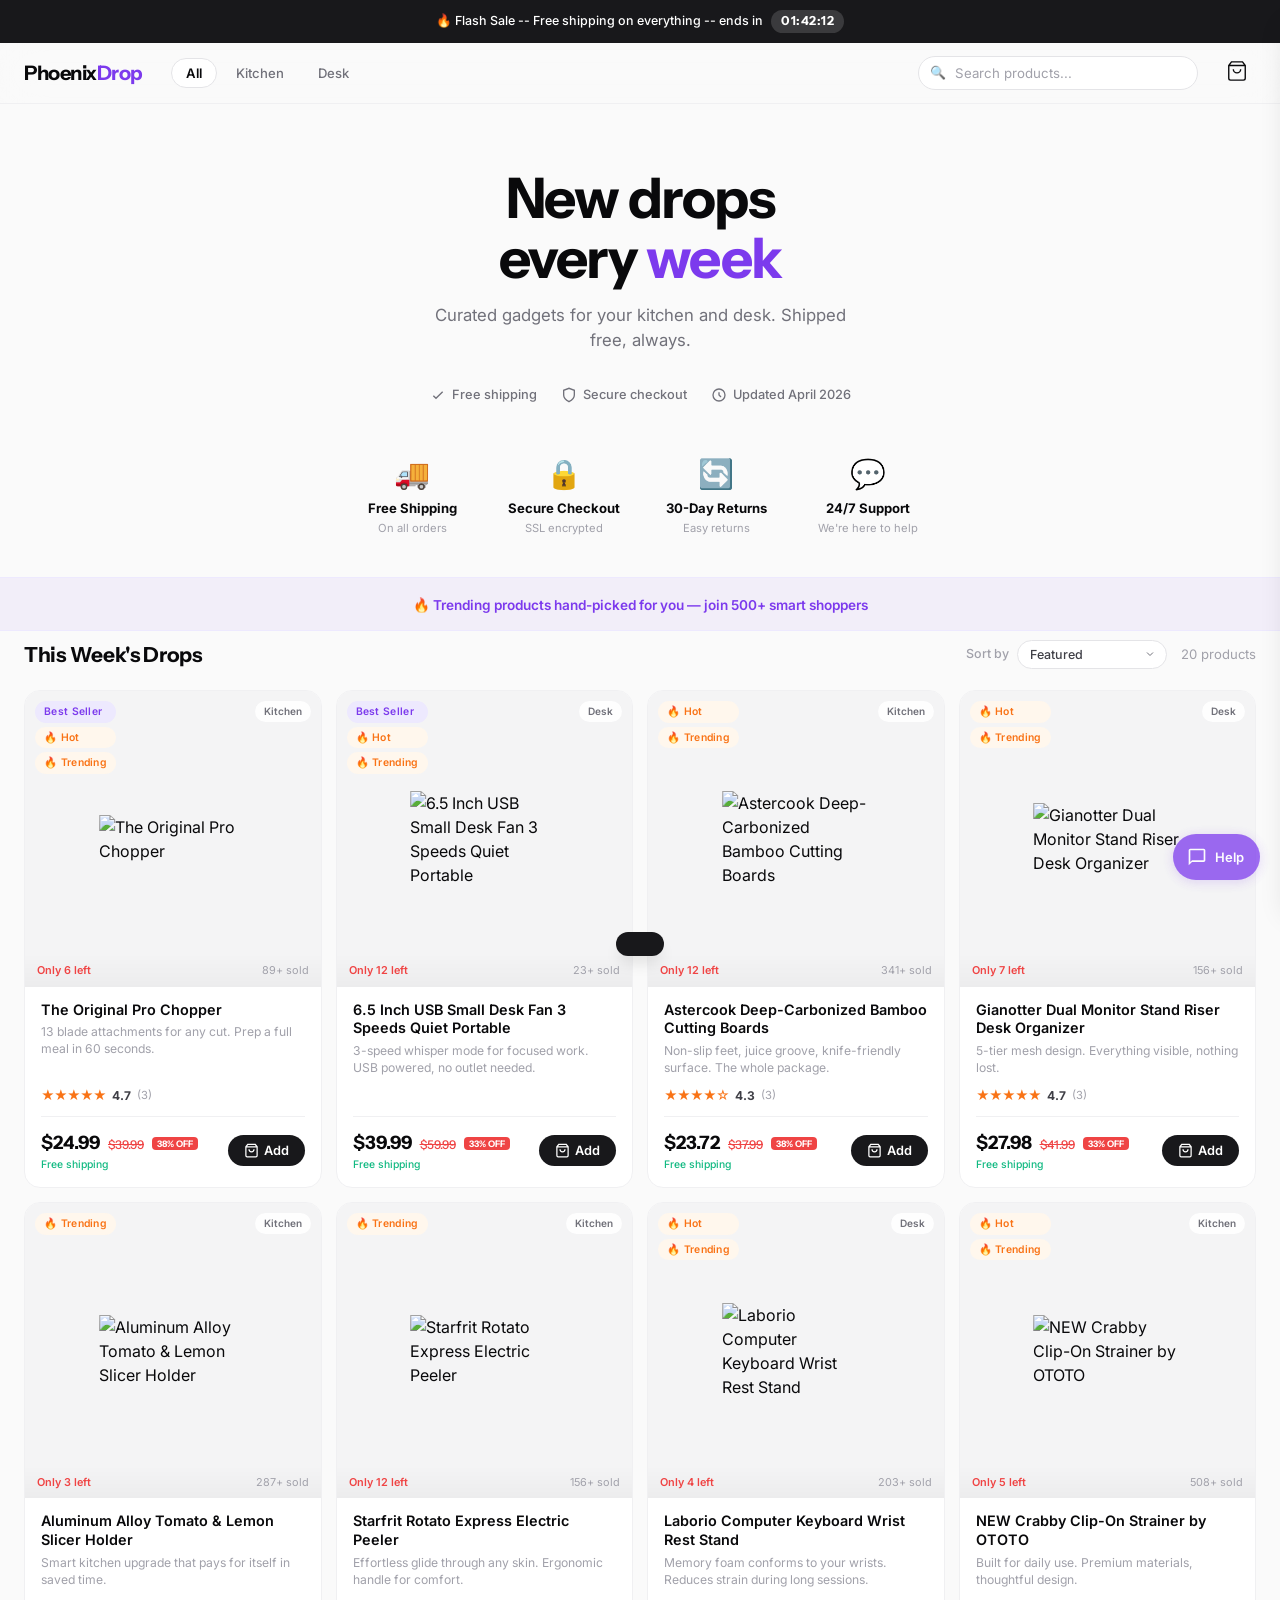
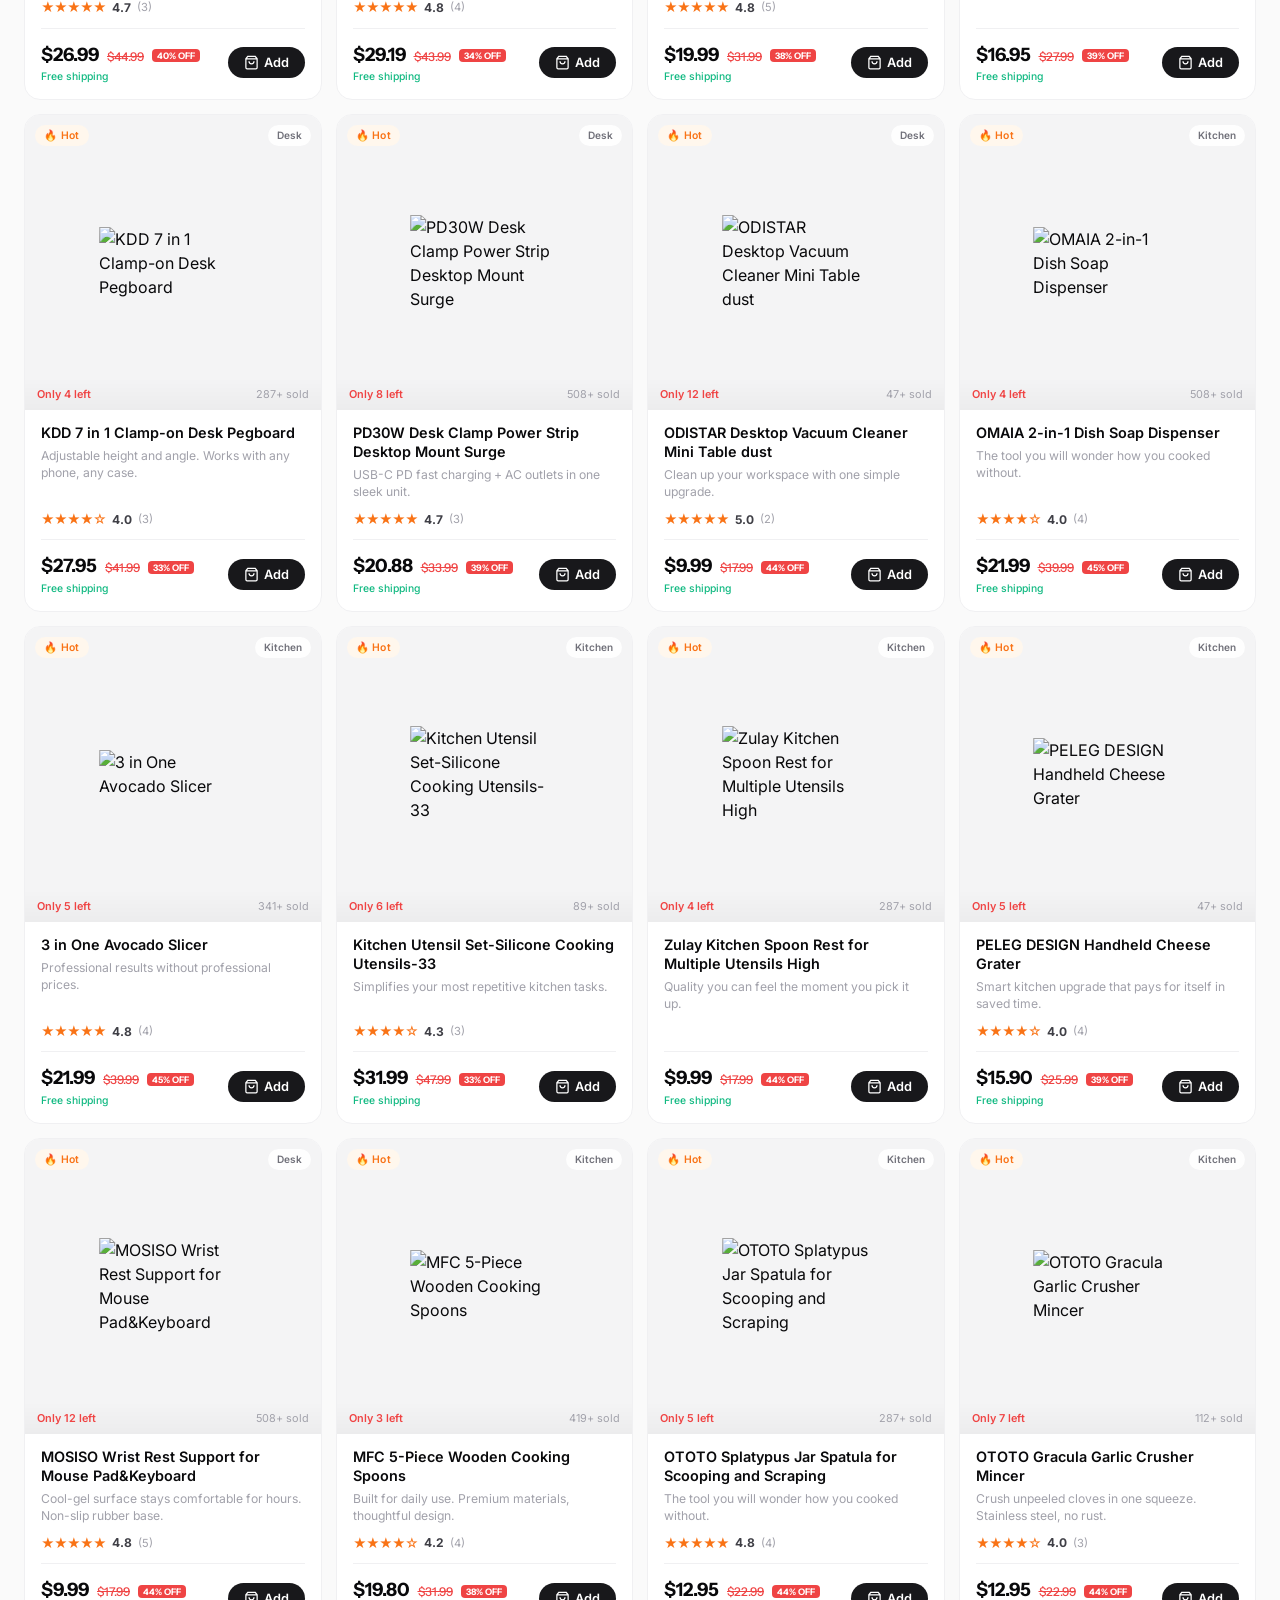
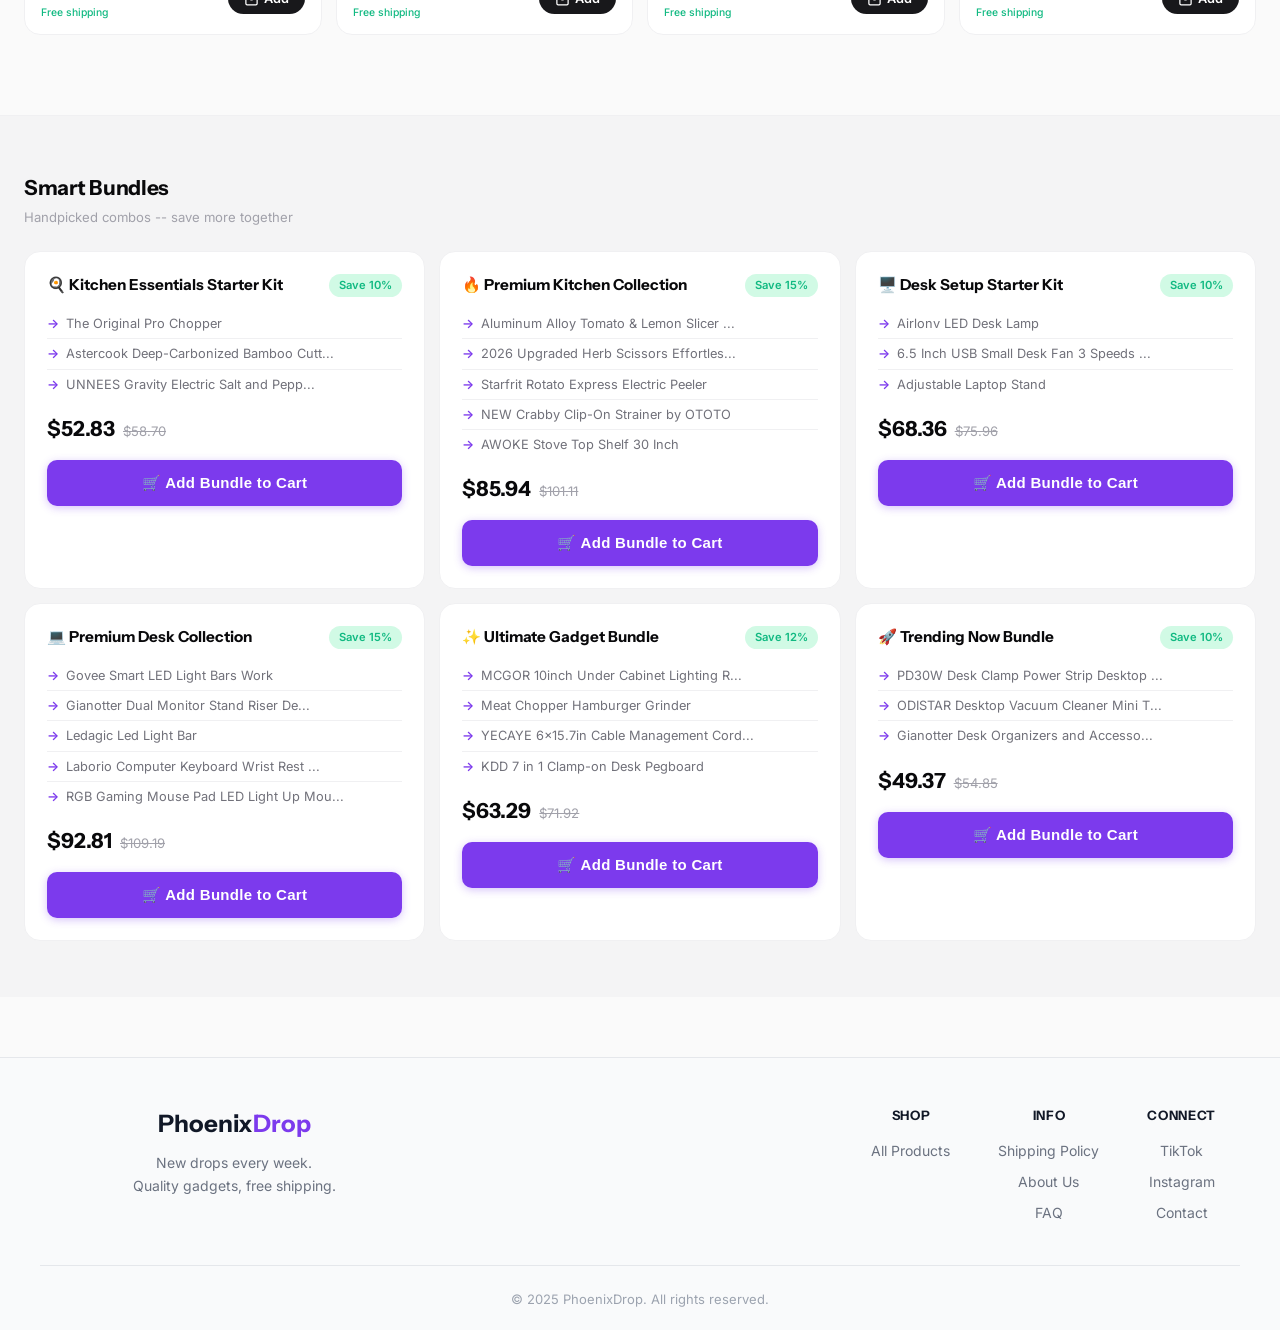
==== commit 39040053: "rebuild: auto-deploy" ====
--- a/index.html
+++ b/index.html
@@ -77,18 +77,18 @@
             <option value="name-az">Name: A to Z</option>
           </select>
         </div>
-        <span class="g-count" id="gcount">36 products</span>
+        <span class="g-count" id="gcount">20 products</span>
       </div>
     </div>
     <div class="grid">
-    <div class="card" data-niche="kitchen_gadgets" data-name="fullstar the original pro chopper - vegetable chopper and spiralizer, food chopper with container, fruit slicer, kitc..." data-pid="c970de6a" data-price="24.99" data-sold="287" onclick="PD.openProduct('c970de6a')">
+    <div class="card" data-niche="kitchen_gadgets" data-name="fullstar the original pro chopper - vegetable chopper and spiralizer, food chopper with container, fruit slicer, kitc..." data-pid="c970de6a" data-price="24.99" data-sold="89" onclick="PD.openProduct('c970de6a')">
       <div class="card-img">
         <img src="https://m.media-amazon.com/images/I/81GZZyozv-L._AC_UL960_QL65_.jpg" alt="The Original Pro Chopper" loading="lazy">
         <div class="card-labels"><span class="lbl lbl-best">Best Seller</span><span class="lbl lbl-hot">🔥 Hot</span><span class="lbl lbl-trend">🔥 Trending</span></div>
         <span class="card-cat">Kitchen</span>
         <div class="card-fomo">
           <span class="fomo-stock">Only 6 left</span>
-          <span class="fomo-sold">287+ sold</span>
+          <span class="fomo-sold">89+ sold</span>
         </div>
       </div>
       <div class="card-body">
@@ -106,14 +106,14 @@
         </div>
       </div>
     </div>
-    <div class="card" data-niche="desk_gadgets" data-name="sweetfull 6.5 inch usb small desk fan, 3 speeds quiet portable desktop table fan, 360° adjustment personal mini fan f..." data-pid="49be2e76" data-price="39.99" data-sold="89" onclick="PD.openProduct('49be2e76')">
+    <div class="card" data-niche="desk_gadgets" data-name="sweetfull 6.5 inch usb small desk fan, 3 speeds quiet portable desktop table fan, 360° adjustment personal mini fan f..." data-pid="49be2e76" data-price="39.99" data-sold="23" onclick="PD.openProduct('49be2e76')">
       <div class="card-img">
         <img src="https://m.media-amazon.com/images/I/71s4bcH0C7L._AC_UL960_QL65_.jpg" alt="6.5 Inch USB Small Desk Fan 3 Speeds Quiet Portable" loading="lazy">
         <div class="card-labels"><span class="lbl lbl-best">Best Seller</span><span class="lbl lbl-hot">🔥 Hot</span><span class="lbl lbl-trend">🔥 Trending</span></div>
         <span class="card-cat">Desk</span>
         <div class="card-fomo">
-          <span class="fomo-stock">Only 11 left</span>
-          <span class="fomo-sold">89+ sold</span>
+          <span class="fomo-stock">Only 12 left</span>
+          <span class="fomo-sold">23+ sold</span>
         </div>
       </div>
       <div class="card-body">
@@ -131,39 +131,139 @@
         </div>
       </div>
     </div>
-    <div class="card" data-niche="kitchen_gadgets" data-name="mcgor 10inch under cabinet lighting, 2 pack rechargeable motion sensor light indoor, 5 levels dimmable magnetic close..." data-pid="ed672bfe" data-price="24.99" data-sold="23" onclick="PD.openProduct('ed672bfe')">
-      <div class="card-img">
-        <img src="https://m.media-amazon.com/images/I/61x62WLGvNL._AC_UL960_QL65_.jpg" alt="MCGOR 10inch Under Cabinet Lighting Rechargeable" loading="lazy">
-        <div class="card-labels"><span class="lbl lbl-best">Best Seller</span><span class="lbl lbl-hot">🔥 Hot</span><span class="lbl lbl-trend">🔥 Trending</span></div>
+    <div class="card" data-niche="kitchen_gadgets" data-name="astercook deep-carbonized bamboo cutting boards for kitchen with wood storage stand, reversible charcuterie &amp;amp; cho..." data-pid="3f8592bf" data-price="23.72" data-sold="341" onclick="PD.openProduct('3f8592bf')">
+      <div class="card-img">
+        <img src="https://m.media-amazon.com/images/I/91xky+JYmZL._AC_UL960_QL65_.jpg" alt="Astercook Deep-Carbonized Bamboo Cutting Boards" loading="lazy">
+        <div class="card-labels"><span class="lbl lbl-hot">🔥 Hot</span><span class="lbl lbl-trend">🔥 Trending</span></div>
         <span class="card-cat">Kitchen</span>
         <div class="card-fomo">
-          <span class="fomo-stock">Only 14 left</span>
-          <span class="fomo-sold">23+ sold</span>
-        </div>
-      </div>
-      <div class="card-body">
-        <h3 class="card-name">MCGOR 10inch Under Cabinet Lighting Rechargeable</h3>
+          <span class="fomo-stock">Only 12 left</span>
+          <span class="fomo-sold">341+ sold</span>
+        </div>
+      </div>
+      <div class="card-body">
+        <h3 class="card-name">Astercook Deep-Carbonized Bamboo Cutting Boards</h3>
+        <p class="card-desc">Non-slip feet, juice groove, knife-friendly surface. The whole package.</p>
+        <div class="card-rating"><span class="card-rating-stars">★★★★☆</span><span class="card-rating-num">4.3</span><span class="card-rating-count">(3)</span></div>
+        <div class="card-foot">
+          <div>
+            <span class="c-price">$23.72 <span class="c-compare">$37.99</span> <span class="c-off">38% OFF</span></span>
+            <span class="c-ship">Free shipping</span>
+          </div>
+          <button class="btn-add" onclick="event.stopPropagation();PD.addToCart('3f8592bf','Astercook Deep-Carbonized Bamboo Cutting Boards',23.72,'https://m.media-amazon.com/images/I/91xky+JYmZL._AC_UL960_QL65_.jpg')">
+            <svg viewBox="0 0 24 24"><path d="M6 2L3 6v14a2 2 0 002 2h14a2 2 0 002-2V6l-3-4zM3 6h18M16 10a4 4 0 01-8 0"/></svg> Add
+          </button>
+        </div>
+      </div>
+    </div>
+    <div class="card" data-niche="desk_gadgets" data-name="gianotter dual monitor stand riser, desk organizer with drawer and 2 pen holders, computer monitor stand, shelf for t..." data-pid="e1457f10" data-price="27.98" data-sold="156" onclick="PD.openProduct('e1457f10')">
+      <div class="card-img">
+        <img src="https://m.media-amazon.com/images/I/715+qntQ7xL._AC_UL960_QL65_.jpg" alt="Gianotter Dual Monitor Stand Riser Desk Organizer" loading="lazy">
+        <div class="card-labels"><span class="lbl lbl-hot">🔥 Hot</span><span class="lbl lbl-trend">🔥 Trending</span></div>
+        <span class="card-cat">Desk</span>
+        <div class="card-fomo">
+          <span class="fomo-stock">Only 7 left</span>
+          <span class="fomo-sold">156+ sold</span>
+        </div>
+      </div>
+      <div class="card-body">
+        <h3 class="card-name">Gianotter Dual Monitor Stand Riser Desk Organizer</h3>
+        <p class="card-desc">5-tier mesh design. Everything visible, nothing lost.</p>
+        <div class="card-rating"><span class="card-rating-stars">★★★★★</span><span class="card-rating-num">4.7</span><span class="card-rating-count">(3)</span></div>
+        <div class="card-foot">
+          <div>
+            <span class="c-price">$27.98 <span class="c-compare">$41.99</span> <span class="c-off">33% OFF</span></span>
+            <span class="c-ship">Free shipping</span>
+          </div>
+          <button class="btn-add" onclick="event.stopPropagation();PD.addToCart('e1457f10','Gianotter Dual Monitor Stand Riser Desk Organizer',27.98,'https://m.media-amazon.com/images/I/715+qntQ7xL._AC_UL960_QL65_.jpg')">
+            <svg viewBox="0 0 24 24"><path d="M6 2L3 6v14a2 2 0 002 2h14a2 2 0 002-2V6l-3-4zM3 6h18M16 10a4 4 0 01-8 0"/></svg> Add
+          </button>
+        </div>
+      </div>
+    </div>
+    <div class="card" data-niche="kitchen_gadgets" data-name="aluminum alloy tomato &amp;amp; lemon slicer holder - manual fruit and onion cutter tool with handle, vegetable cutting t..." data-pid="16f3ce7a" data-price="26.99" data-sold="287" onclick="PD.openProduct('16f3ce7a')">
+      <div class="card-img">
+        <img src="https://m.media-amazon.com/images/I/51JuJvRk6DL._AC_UL960_QL65_.jpg" alt="Aluminum Alloy Tomato &amp; Lemon Slicer Holder" loading="lazy">
+        <div class="card-labels"><span class="lbl lbl-trend">🔥 Trending</span></div>
+        <span class="card-cat">Kitchen</span>
+        <div class="card-fomo">
+          <span class="fomo-stock">Only 3 left</span>
+          <span class="fomo-sold">287+ sold</span>
+        </div>
+      </div>
+      <div class="card-body">
+        <h3 class="card-name">Aluminum Alloy Tomato &amp; Lemon Slicer Holder</h3>
         <p class="card-desc">Smart kitchen upgrade that pays for itself in saved time.</p>
-        
-        <div class="card-foot">
-          <div>
-            <span class="c-price">$24.99 <span class="c-compare">$27.99</span> <span class="c-off">11% OFF</span></span>
-            <span class="c-ship">Free shipping</span>
-          </div>
-          <button class="btn-add" onclick="event.stopPropagation();PD.addToCart('ed672bfe','MCGOR 10inch Under Cabinet Lighting Rechargeable',24.99,'https://m.media-amazon.com/images/I/61x62WLGvNL._AC_UL960_QL65_.jpg')">
-            <svg viewBox="0 0 24 24"><path d="M6 2L3 6v14a2 2 0 002 2h14a2 2 0 002-2V6l-3-4zM3 6h18M16 10a4 4 0 01-8 0"/></svg> Add
-          </button>
-        </div>
-      </div>
-    </div>
-    <div class="card" data-niche="kitchen_gadgets" data-name="new crabby clip-on strainer by ototo - silicone and stainless steel pasta strainer, funny gifts, cute kitchen accesso..." data-pid="dcf380ea" data-price="24.99" data-sold="89" onclick="PD.openProduct('dcf380ea')">
+        <div class="card-rating"><span class="card-rating-stars">★★★★★</span><span class="card-rating-num">4.7</span><span class="card-rating-count">(3)</span></div>
+        <div class="card-foot">
+          <div>
+            <span class="c-price">$26.99 <span class="c-compare">$44.99</span> <span class="c-off">40% OFF</span></span>
+            <span class="c-ship">Free shipping</span>
+          </div>
+          <button class="btn-add" onclick="event.stopPropagation();PD.addToCart('16f3ce7a','Aluminum Alloy Tomato &amp; Lemon Slicer Holder',26.99,'https://m.media-amazon.com/images/I/51JuJvRk6DL._AC_UL960_QL65_.jpg')">
+            <svg viewBox="0 0 24 24"><path d="M6 2L3 6v14a2 2 0 002 2h14a2 2 0 002-2V6l-3-4zM3 6h18M16 10a4 4 0 01-8 0"/></svg> Add
+          </button>
+        </div>
+      </div>
+    </div>
+    <div class="card" data-niche="kitchen_gadgets" data-name="starfrit rotato express electric peeler - 2 spare blades - safe &amp;amp; easy to use - effortlessly peels vegetables and..." data-pid="cdf1ab53" data-price="29.19" data-sold="156" onclick="PD.openProduct('cdf1ab53')">
+      <div class="card-img">
+        <img src="https://m.media-amazon.com/images/I/710ejJuESsL._AC_UL960_QL65_.jpg" alt="Starfrit Rotato Express Electric Peeler" loading="lazy">
+        <div class="card-labels"><span class="lbl lbl-trend">🔥 Trending</span></div>
+        <span class="card-cat">Kitchen</span>
+        <div class="card-fomo">
+          <span class="fomo-stock">Only 12 left</span>
+          <span class="fomo-sold">156+ sold</span>
+        </div>
+      </div>
+      <div class="card-body">
+        <h3 class="card-name">Starfrit Rotato Express Electric Peeler</h3>
+        <p class="card-desc">Effortless glide through any skin. Ergonomic handle for comfort.</p>
+        <div class="card-rating"><span class="card-rating-stars">★★★★★</span><span class="card-rating-num">4.8</span><span class="card-rating-count">(4)</span></div>
+        <div class="card-foot">
+          <div>
+            <span class="c-price">$29.19 <span class="c-compare">$43.99</span> <span class="c-off">34% OFF</span></span>
+            <span class="c-ship">Free shipping</span>
+          </div>
+          <button class="btn-add" onclick="event.stopPropagation();PD.addToCart('cdf1ab53','Starfrit Rotato Express Electric Peeler',29.19,'https://m.media-amazon.com/images/I/710ejJuESsL._AC_UL960_QL65_.jpg')">
+            <svg viewBox="0 0 24 24"><path d="M6 2L3 6v14a2 2 0 002 2h14a2 2 0 002-2V6l-3-4zM3 6h18M16 10a4 4 0 01-8 0"/></svg> Add
+          </button>
+        </div>
+      </div>
+    </div>
+    <div class="card" data-niche="desk_gadgets" data-name="laborio computer keyboard wrist rest stand for desktop, keyboard holder for easy typing with wrist pad for office des..." data-pid="2279fade" data-price="19.99" data-sold="203" onclick="PD.openProduct('2279fade')">
+      <div class="card-img">
+        <img src="https://m.media-amazon.com/images/I/61v5t9ncx5L._AC_UL960_QL65_.jpg" alt="Laborio Computer Keyboard Wrist Rest Stand" loading="lazy">
+        <div class="card-labels"><span class="lbl lbl-hot">🔥 Hot</span><span class="lbl lbl-trend">🔥 Trending</span></div>
+        <span class="card-cat">Desk</span>
+        <div class="card-fomo">
+          <span class="fomo-stock">Only 4 left</span>
+          <span class="fomo-sold">203+ sold</span>
+        </div>
+      </div>
+      <div class="card-body">
+        <h3 class="card-name">Laborio Computer Keyboard Wrist Rest Stand</h3>
+        <p class="card-desc">Memory foam conforms to your wrists. Reduces strain during long sessions.</p>
+        <div class="card-rating"><span class="card-rating-stars">★★★★★</span><span class="card-rating-num">4.8</span><span class="card-rating-count">(5)</span></div>
+        <div class="card-foot">
+          <div>
+            <span class="c-price">$19.99 <span class="c-compare">$31.99</span> <span class="c-off">38% OFF</span></span>
+            <span class="c-ship">Free shipping</span>
+          </div>
+          <button class="btn-add" onclick="event.stopPropagation();PD.addToCart('2279fade','Laborio Computer Keyboard Wrist Rest Stand',19.99,'https://m.media-amazon.com/images/I/61v5t9ncx5L._AC_UL960_QL65_.jpg')">
+            <svg viewBox="0 0 24 24"><path d="M6 2L3 6v14a2 2 0 002 2h14a2 2 0 002-2V6l-3-4zM3 6h18M16 10a4 4 0 01-8 0"/></svg> Add
+          </button>
+        </div>
+      </div>
+    </div>
+    <div class="card" data-niche="kitchen_gadgets" data-name="new crabby clip-on strainer by ototo - silicone and stainless steel pasta strainer, funny gifts, cute kitchen accesso..." data-pid="dcf380ea" data-price="16.95" data-sold="508" onclick="PD.openProduct('dcf380ea')">
       <div class="card-img">
         <img src="https://m.media-amazon.com/images/I/71AV-63wPjL._AC_UL960_QL65_.jpg" alt="NEW Crabby Clip-On Strainer by OTOTO" loading="lazy">
-        <div class="card-labels"><span class="lbl lbl-best">Best Seller</span><span class="lbl lbl-hot">🔥 Hot</span><span class="lbl lbl-trend">🔥 Trending</span></div>
+        <div class="card-labels"><span class="lbl lbl-hot">🔥 Hot</span><span class="lbl lbl-trend">🔥 Trending</span></div>
         <span class="card-cat">Kitchen</span>
         <div class="card-fomo">
-          <span class="fomo-stock">Only 7 left</span>
-          <span class="fomo-sold">89+ sold</span>
+          <span class="fomo-stock">Only 5 left</span>
+          <span class="fomo-sold">508+ sold</span>
         </div>
       </div>
       <div class="card-body">
@@ -172,48 +272,48 @@
         
         <div class="card-foot">
           <div>
-            <span class="c-price">$24.99 <span class="c-compare">$27.99</span> <span class="c-off">11% OFF</span></span>
-            <span class="c-ship">Free shipping</span>
-          </div>
-          <button class="btn-add" onclick="event.stopPropagation();PD.addToCart('dcf380ea','NEW Crabby Clip-On Strainer by OTOTO',24.99,'https://m.media-amazon.com/images/I/71AV-63wPjL._AC_UL960_QL65_.jpg')">
-            <svg viewBox="0 0 24 24"><path d="M6 2L3 6v14a2 2 0 002 2h14a2 2 0 002-2V6l-3-4zM3 6h18M16 10a4 4 0 01-8 0"/></svg> Add
-          </button>
-        </div>
-      </div>
-    </div>
-    <div class="card" data-niche="kitchen_gadgets" data-name="awoke stove top shelf 30 inch - silicone material magnetic shelf for stove - 3 functional partitions kitchen spice ra..." data-pid="ec044265" data-price="24.99" data-sold="112" onclick="PD.openProduct('ec044265')">
-      <div class="card-img">
-        <img src="https://m.media-amazon.com/images/I/71zx5Vy8u+L._AC_UL960_QL65_.jpg" alt="AWOKE Stove Top Shelf 30 Inch" loading="lazy">
-        <div class="card-labels"><span class="lbl lbl-best">Best Seller</span><span class="lbl lbl-hot">🔥 Hot</span><span class="lbl lbl-trend">🔥 Trending</span></div>
-        <span class="card-cat">Kitchen</span>
+            <span class="c-price">$16.95 <span class="c-compare">$27.99</span> <span class="c-off">39% OFF</span></span>
+            <span class="c-ship">Free shipping</span>
+          </div>
+          <button class="btn-add" onclick="event.stopPropagation();PD.addToCart('dcf380ea','NEW Crabby Clip-On Strainer by OTOTO',16.95,'https://m.media-amazon.com/images/I/71AV-63wPjL._AC_UL960_QL65_.jpg')">
+            <svg viewBox="0 0 24 24"><path d="M6 2L3 6v14a2 2 0 002 2h14a2 2 0 002-2V6l-3-4zM3 6h18M16 10a4 4 0 01-8 0"/></svg> Add
+          </button>
+        </div>
+      </div>
+    </div>
+    <div class="card" data-niche="desk_gadgets" data-name="kdd 7 in 1 clamp-on desk pegboard - no drill desk side storage with phone stand/pen holder/storage box/headset &amp;amp; ..." data-pid="e8857542" data-price="27.95" data-sold="287" onclick="PD.openProduct('e8857542')">
+      <div class="card-img">
+        <img src="https://m.media-amazon.com/images/I/719oiaHs4GL._AC_UL960_QL65_.jpg" alt="KDD 7 in 1 Clamp-on Desk Pegboard" loading="lazy">
+        <div class="card-labels"><span class="lbl lbl-hot">🔥 Hot</span></div>
+        <span class="card-cat">Desk</span>
         <div class="card-fomo">
           <span class="fomo-stock">Only 4 left</span>
-          <span class="fomo-sold">112+ sold</span>
-        </div>
-      </div>
-      <div class="card-body">
-        <h3 class="card-name">AWOKE Stove Top Shelf 30 Inch</h3>
-        <p class="card-desc">The tool you will wonder how you cooked without.</p>
-        <div class="card-rating"><span class="card-rating-stars">★★★★★</span><span class="card-rating-num">5.0</span><span class="card-rating-count">(4)</span></div>
-        <div class="card-foot">
-          <div>
-            <span class="c-price">$24.99 <span class="c-compare">$28.99</span> <span class="c-off">14% OFF</span></span>
-            <span class="c-ship">Free shipping</span>
-          </div>
-          <button class="btn-add" onclick="event.stopPropagation();PD.addToCart('ec044265','AWOKE Stove Top Shelf 30 Inch',24.99,'https://m.media-amazon.com/images/I/71zx5Vy8u+L._AC_UL960_QL65_.jpg')">
-            <svg viewBox="0 0 24 24"><path d="M6 2L3 6v14a2 2 0 002 2h14a2 2 0 002-2V6l-3-4zM3 6h18M16 10a4 4 0 01-8 0"/></svg> Add
-          </button>
-        </div>
-      </div>
-    </div>
-    <div class="card" data-niche="desk_gadgets" data-name="pd30w desk clamp power strip, desktop mount surge protector, fast charging station, 5ft extension cord desk edge moun..." data-pid="128c116c" data-price="24.99" data-sold="156" onclick="PD.openProduct('128c116c')">
+          <span class="fomo-sold">287+ sold</span>
+        </div>
+      </div>
+      <div class="card-body">
+        <h3 class="card-name">KDD 7 in 1 Clamp-on Desk Pegboard</h3>
+        <p class="card-desc">Adjustable height and angle. Works with any phone, any case.</p>
+        <div class="card-rating"><span class="card-rating-stars">★★★★☆</span><span class="card-rating-num">4.0</span><span class="card-rating-count">(3)</span></div>
+        <div class="card-foot">
+          <div>
+            <span class="c-price">$27.95 <span class="c-compare">$41.99</span> <span class="c-off">33% OFF</span></span>
+            <span class="c-ship">Free shipping</span>
+          </div>
+          <button class="btn-add" onclick="event.stopPropagation();PD.addToCart('e8857542','KDD 7 in 1 Clamp-on Desk Pegboard',27.95,'https://m.media-amazon.com/images/I/719oiaHs4GL._AC_UL960_QL65_.jpg')">
+            <svg viewBox="0 0 24 24"><path d="M6 2L3 6v14a2 2 0 002 2h14a2 2 0 002-2V6l-3-4zM3 6h18M16 10a4 4 0 01-8 0"/></svg> Add
+          </button>
+        </div>
+      </div>
+    </div>
+    <div class="card" data-niche="desk_gadgets" data-name="pd30w desk clamp power strip, desktop mount surge protector, fast charging station, 5ft extension cord desk edge moun..." data-pid="128c116c" data-price="20.88" data-sold="508" onclick="PD.openProduct('128c116c')">
       <div class="card-img">
         <img src="https://m.media-amazon.com/images/I/51oCgzEjdrL._AC_UL960_QL65_.jpg" alt="PD30W Desk Clamp Power Strip Desktop Mount Surge" loading="lazy">
-        <div class="card-labels"><span class="lbl lbl-hot">🔥 Hot</span><span class="lbl lbl-trend">🔥 Trending</span></div>
+        <div class="card-labels"><span class="lbl lbl-hot">🔥 Hot</span></div>
         <span class="card-cat">Desk</span>
         <div class="card-fomo">
-          <span class="fomo-stock">Only 14 left</span>
-          <span class="fomo-sold">156+ sold</span>
+          <span class="fomo-stock">Only 8 left</span>
+          <span class="fomo-sold">508+ sold</span>
         </div>
       </div>
       <div class="card-body">
@@ -222,760 +322,260 @@
         <div class="card-rating"><span class="card-rating-stars">★★★★★</span><span class="card-rating-num">4.7</span><span class="card-rating-count">(3)</span></div>
         <div class="card-foot">
           <div>
-            <span class="c-price">$24.99 <span class="c-compare">$33.99</span> <span class="c-off">26% OFF</span></span>
-            <span class="c-ship">Free shipping</span>
-          </div>
-          <button class="btn-add" onclick="event.stopPropagation();PD.addToCart('128c116c','PD30W Desk Clamp Power Strip Desktop Mount Surge',24.99,'https://m.media-amazon.com/images/I/51oCgzEjdrL._AC_UL960_QL65_.jpg')">
-            <svg viewBox="0 0 24 24"><path d="M6 2L3 6v14a2 2 0 002 2h14a2 2 0 002-2V6l-3-4zM3 6h18M16 10a4 4 0 01-8 0"/></svg> Add
-          </button>
-        </div>
-      </div>
-    </div>
-    <div class="card" data-niche="kitchen_gadgets" data-name="astercook deep-carbonized bamboo cutting boards for kitchen with wood storage stand, reversible charcuterie &amp;amp; cho..." data-pid="3f8592bf" data-price="24.99" data-sold="341" onclick="PD.openProduct('3f8592bf')">
-      <div class="card-img">
-        <img src="https://m.media-amazon.com/images/I/91xky+JYmZL._AC_UL960_QL65_.jpg" alt="Astercook Deep-Carbonized Bamboo Cutting Boards" loading="lazy">
-        <div class="card-labels"><span class="lbl lbl-hot">🔥 Hot</span><span class="lbl lbl-trend">🔥 Trending</span></div>
-        <span class="card-cat">Kitchen</span>
-        <div class="card-fomo">
-          <span class="fomo-stock">Only 4 left</span>
-          <span class="fomo-sold">341+ sold</span>
-        </div>
-      </div>
-      <div class="card-body">
-        <h3 class="card-name">Astercook Deep-Carbonized Bamboo Cutting Boards</h3>
-        <p class="card-desc">Non-slip feet, juice groove, knife-friendly surface. The whole package.</p>
-        <div class="card-rating"><span class="card-rating-stars">★★★★☆</span><span class="card-rating-num">4.3</span><span class="card-rating-count">(3)</span></div>
-        <div class="card-foot">
-          <div>
-            <span class="c-price">$24.99 <span class="c-compare">$37.99</span> <span class="c-off">34% OFF</span></span>
-            <span class="c-ship">Free shipping</span>
-          </div>
-          <button class="btn-add" onclick="event.stopPropagation();PD.addToCart('3f8592bf','Astercook Deep-Carbonized Bamboo Cutting Boards',24.99,'https://m.media-amazon.com/images/I/91xky+JYmZL._AC_UL960_QL65_.jpg')">
-            <svg viewBox="0 0 24 24"><path d="M6 2L3 6v14a2 2 0 002 2h14a2 2 0 002-2V6l-3-4zM3 6h18M16 10a4 4 0 01-8 0"/></svg> Add
-          </button>
-        </div>
-      </div>
-    </div>
-    <div class="card" data-niche="desk_gadgets" data-name="cable management, 25&amp;#x27;&amp;#x27; cable management under desk no drill, metal cord organizer with clamp for standing d..." data-pid="d33193b4" data-price="24.99" data-sold="89" onclick="PD.openProduct('d33193b4')">
-      <div class="card-img">
-        <img src="https://m.media-amazon.com/images/I/719HqEdBSvL._AC_UL960_QL65_.jpg" alt="Cable Management 25&#x27;&#x27; Under Desk No Drill" loading="lazy">
-        <div class="card-labels"><span class="lbl lbl-hot">🔥 Hot</span><span class="lbl lbl-trend">🔥 Trending</span></div>
+            <span class="c-price">$20.88 <span class="c-compare">$33.99</span> <span class="c-off">39% OFF</span></span>
+            <span class="c-ship">Free shipping</span>
+          </div>
+          <button class="btn-add" onclick="event.stopPropagation();PD.addToCart('128c116c','PD30W Desk Clamp Power Strip Desktop Mount Surge',20.88,'https://m.media-amazon.com/images/I/51oCgzEjdrL._AC_UL960_QL65_.jpg')">
+            <svg viewBox="0 0 24 24"><path d="M6 2L3 6v14a2 2 0 002 2h14a2 2 0 002-2V6l-3-4zM3 6h18M16 10a4 4 0 01-8 0"/></svg> Add
+          </button>
+        </div>
+      </div>
+    </div>
+    <div class="card" data-niche="desk_gadgets" data-name="odistar desktop vacuum cleaner, mini table dust sweeper energy saving,high endurance up to 90 mins,cordless&amp;amp;360º ..." data-pid="18c4ca9f" data-price="9.99" data-sold="47" onclick="PD.openProduct('18c4ca9f')">
+      <div class="card-img">
+        <img src="https://m.media-amazon.com/images/I/51bbbt-YaEL._AC_UL960_QL65_.jpg" alt="ODISTAR Desktop Vacuum Cleaner Mini Table dust" loading="lazy">
+        <div class="card-labels"><span class="lbl lbl-hot">🔥 Hot</span></div>
         <span class="card-cat">Desk</span>
         <div class="card-fomo">
-          <span class="fomo-stock">Only 4 left</span>
-          <span class="fomo-sold">89+ sold</span>
-        </div>
-      </div>
-      <div class="card-body">
-        <h3 class="card-name">Cable Management 25&#x27;&#x27; Under Desk No Drill</h3>
-        <p class="card-desc">Self-adhesive clips hold every cable in place. No more desk spaghetti.</p>
-        <div class="card-rating"><span class="card-rating-stars">★★★★★</span><span class="card-rating-num">4.7</span><span class="card-rating-count">(3)</span></div>
-        <div class="card-foot">
-          <div>
-            <span class="c-price">$24.99 <span class="c-compare">$32.99</span> <span class="c-off">24% OFF</span></span>
-            <span class="c-ship">Free shipping</span>
-          </div>
-          <button class="btn-add" onclick="event.stopPropagation();PD.addToCart('d33193b4','Cable Management 25&#x27;&#x27; Under Desk No Drill',24.99,'https://m.media-amazon.com/images/I/719HqEdBSvL._AC_UL960_QL65_.jpg')">
-            <svg viewBox="0 0 24 24"><path d="M6 2L3 6v14a2 2 0 002 2h14a2 2 0 002-2V6l-3-4zM3 6h18M16 10a4 4 0 01-8 0"/></svg> Add
-          </button>
-        </div>
-      </div>
-    </div>
-    <div class="card" data-niche="kitchen_gadgets" data-name="unnees gravity electric salt and pepper grinder set of 2, automatic salt and pepper grinder set, adjustable roughness..." data-pid="5c7d6f01" data-price="9.99" data-sold="112" onclick="PD.openProduct('5c7d6f01')">
-      <div class="card-img">
-        <img src="https://m.media-amazon.com/images/I/710QVSB0wWL._AC_UL960_QL65_.jpg" alt="UNNEES Gravity Electric Salt and Pepper Grinder set" loading="lazy">
+          <span class="fomo-stock">Only 12 left</span>
+          <span class="fomo-sold">47+ sold</span>
+        </div>
+      </div>
+      <div class="card-body">
+        <h3 class="card-name">ODISTAR Desktop Vacuum Cleaner Mini Table dust</h3>
+        <p class="card-desc">Clean up your workspace with one simple upgrade.</p>
+        <div class="card-rating"><span class="card-rating-stars">★★★★★</span><span class="card-rating-num">5.0</span><span class="card-rating-count">(2)</span></div>
+        <div class="card-foot">
+          <div>
+            <span class="c-price">$9.99 <span class="c-compare">$17.99</span> <span class="c-off">44% OFF</span></span>
+            <span class="c-ship">Free shipping</span>
+          </div>
+          <button class="btn-add" onclick="event.stopPropagation();PD.addToCart('18c4ca9f','ODISTAR Desktop Vacuum Cleaner Mini Table dust',9.99,'https://m.media-amazon.com/images/I/51bbbt-YaEL._AC_UL960_QL65_.jpg')">
+            <svg viewBox="0 0 24 24"><path d="M6 2L3 6v14a2 2 0 002 2h14a2 2 0 002-2V6l-3-4zM3 6h18M16 10a4 4 0 01-8 0"/></svg> Add
+          </button>
+        </div>
+      </div>
+    </div>
+    <div class="card" data-niche="kitchen_gadgets" data-name="omaia 2-in-1 dish soap dispenser with sponge holder - smart kitchen gadget - sink countertop organizer" data-pid="b39cc67c" data-price="21.99" data-sold="508" onclick="PD.openProduct('b39cc67c')">
+      <div class="card-img">
+        <img src="https://m.media-amazon.com/images/I/8131tWdYFfL._AC_UL960_QL65_.jpg" alt="OMAIA 2-in-1 Dish Soap Dispenser" loading="lazy">
         <div class="card-labels"><span class="lbl lbl-hot">🔥 Hot</span></div>
         <span class="card-cat">Kitchen</span>
         <div class="card-fomo">
-          <span class="fomo-stock">Only 14 left</span>
-          <span class="fomo-sold">112+ sold</span>
-        </div>
-      </div>
-      <div class="card-body">
-        <h3 class="card-name">UNNEES Gravity Electric Salt and Pepper Grinder set</h3>
-        <p class="card-desc">Professional results without professional prices.</p>
-        <div class="card-rating"><span class="card-rating-stars">★★★★☆</span><span class="card-rating-num">4.2</span><span class="card-rating-count">(4)</span></div>
-        <div class="card-foot">
-          <div>
-            <span class="c-price">$9.99 <span class="c-compare">$17.99</span> <span class="c-off">44% OFF</span></span>
-            <span class="c-ship">Free shipping</span>
-          </div>
-          <button class="btn-add" onclick="event.stopPropagation();PD.addToCart('5c7d6f01','UNNEES Gravity Electric Salt and Pepper Grinder set',9.99,'https://m.media-amazon.com/images/I/710QVSB0wWL._AC_UL960_QL65_.jpg')">
-            <svg viewBox="0 0 24 24"><path d="M6 2L3 6v14a2 2 0 002 2h14a2 2 0 002-2V6l-3-4zM3 6h18M16 10a4 4 0 01-8 0"/></svg> Add
-          </button>
-        </div>
-      </div>
-    </div>
-    <div class="card" data-niche="kitchen_gadgets" data-name="aluminum alloy tomato &amp;amp; lemon slicer holder - manual fruit and onion cutter tool with handle, vegetable cutting t..." data-pid="16f3ce7a" data-price="26.99" data-sold="419" onclick="PD.openProduct('16f3ce7a')">
-      <div class="card-img">
-        <img src="https://m.media-amazon.com/images/I/51JuJvRk6DL._AC_UL960_QL65_.jpg" alt="Aluminum Alloy Tomato &amp; Lemon Slicer Holder" loading="lazy">
-        <div class="card-labels"></div>
-        <span class="card-cat">Kitchen</span>
-        <div class="card-fomo">
-          <span class="fomo-stock">Only 12 left</span>
-          <span class="fomo-sold">419+ sold</span>
-        </div>
-      </div>
-      <div class="card-body">
-        <h3 class="card-name">Aluminum Alloy Tomato &amp; Lemon Slicer Holder</h3>
-        <p class="card-desc">Simplifies your most repetitive kitchen tasks.</p>
-        <div class="card-rating"><span class="card-rating-stars">★★★★★</span><span class="card-rating-num">4.7</span><span class="card-rating-count">(3)</span></div>
-        <div class="card-foot">
-          <div>
-            <span class="c-price">$26.99 <span class="c-compare">$44.99</span> <span class="c-off">40% OFF</span></span>
-            <span class="c-ship">Free shipping</span>
-          </div>
-          <button class="btn-add" onclick="event.stopPropagation();PD.addToCart('16f3ce7a','Aluminum Alloy Tomato &amp; Lemon Slicer Holder',26.99,'https://m.media-amazon.com/images/I/51JuJvRk6DL._AC_UL960_QL65_.jpg')">
-            <svg viewBox="0 0 24 24"><path d="M6 2L3 6v14a2 2 0 002 2h14a2 2 0 002-2V6l-3-4zM3 6h18M16 10a4 4 0 01-8 0"/></svg> Add
-          </button>
-        </div>
-      </div>
-    </div>
-    <div class="card" data-niche="desk_gadgets" data-name="vtopmart 25 pcs clear plastic drawer organizers set, 4-size versatile bathroom and vanity drawer organizer trays, sto..." data-pid="342180e1" data-price="24.99" data-sold="203" onclick="PD.openProduct('342180e1')">
-      <div class="card-img">
-        <img src="https://m.media-amazon.com/images/I/81yj+PUYVxL._AC_UL960_QL65_.jpg" alt="Vtopmart Clear Plastic Drawer Organizers Set 4-Size" loading="lazy">
-        <div class="card-labels"></div>
-        <span class="card-cat">Desk</span>
-        <div class="card-fomo">
-          <span class="fomo-stock">Only 6 left</span>
-          <span class="fomo-sold">203+ sold</span>
-        </div>
-      </div>
-      <div class="card-body">
-        <h3 class="card-name">Vtopmart Clear Plastic Drawer Organizers Set 4-Size</h3>
-        <p class="card-desc">Clean up your workspace with one simple upgrade.</p>
-        
-        <div class="card-foot">
-          <div>
-            <span class="c-price">$24.99 <span class="c-compare">$25.99</span> <span class="c-off">4% OFF</span></span>
-            <span class="c-ship">Free shipping</span>
-          </div>
-          <button class="btn-add" onclick="event.stopPropagation();PD.addToCart('342180e1','Vtopmart Clear Plastic Drawer Organizers Set 4-Size',24.99,'https://m.media-amazon.com/images/I/81yj+PUYVxL._AC_UL960_QL65_.jpg')">
-            <svg viewBox="0 0 24 24"><path d="M6 2L3 6v14a2 2 0 002 2h14a2 2 0 002-2V6l-3-4zM3 6h18M16 10a4 4 0 01-8 0"/></svg> Add
-          </button>
-        </div>
-      </div>
-    </div>
-    <div class="card" data-niche="desk_gadgets" data-name="laborio computer keyboard wrist rest stand for desktop, keyboard holder for easy typing with wrist pad for office des..." data-pid="2279fade" data-price="24.99" data-sold="47" onclick="PD.openProduct('2279fade')">
-      <div class="card-img">
-        <img src="https://m.media-amazon.com/images/I/61v5t9ncx5L._AC_UL960_QL65_.jpg" alt="Laborio Computer Keyboard Wrist Rest Stand" loading="lazy">
-        <div class="card-labels"><span class="lbl lbl-hot">🔥 Hot</span></div>
-        <span class="card-cat">Desk</span>
-        <div class="card-fomo">
-          <span class="fomo-stock">Only 12 left</span>
-          <span class="fomo-sold">47+ sold</span>
-        </div>
-      </div>
-      <div class="card-body">
-        <h3 class="card-name">Laborio Computer Keyboard Wrist Rest Stand</h3>
-        <p class="card-desc">Memory foam conforms to your wrists. Reduces strain during long sessions.</p>
-        <div class="card-rating"><span class="card-rating-stars">★★★★★</span><span class="card-rating-num">4.8</span><span class="card-rating-count">(5)</span></div>
-        <div class="card-foot">
-          <div>
-            <span class="c-price">$24.99 <span class="c-compare">$31.99</span> <span class="c-off">22% OFF</span></span>
-            <span class="c-ship">Free shipping</span>
-          </div>
-          <button class="btn-add" onclick="event.stopPropagation();PD.addToCart('2279fade','Laborio Computer Keyboard Wrist Rest Stand',24.99,'https://m.media-amazon.com/images/I/61v5t9ncx5L._AC_UL960_QL65_.jpg')">
-            <svg viewBox="0 0 24 24"><path d="M6 2L3 6v14a2 2 0 002 2h14a2 2 0 002-2V6l-3-4zM3 6h18M16 10a4 4 0 01-8 0"/></svg> Add
-          </button>
-        </div>
-      </div>
-    </div>
-    <div class="card" data-niche="desk_gadgets" data-name="cork desk mat - dual-sided desk pad for office and home - desk organization and accessories - ideal for large mouse p..." data-pid="a7bd3e1c" data-price="24.99" data-sold="341" onclick="PD.openProduct('a7bd3e1c')">
-      <div class="card-img">
-        <img src="https://m.media-amazon.com/images/I/61lECM81c2L._AC_UL960_QL65_.jpg" alt="Cork Desk Mat - Dual-Sided Desk Pad" loading="lazy">
-        <div class="card-labels"><span class="lbl lbl-hot">🔥 Hot</span></div>
-        <span class="card-cat">Desk</span>
-        <div class="card-fomo">
-          <span class="fomo-stock">Only 12 left</span>
-          <span class="fomo-sold">341+ sold</span>
-        </div>
-      </div>
-      <div class="card-body">
-        <h3 class="card-name">Cork Desk Mat - Dual-Sided Desk Pad</h3>
-        <p class="card-desc">Built for the modern desk. Minimal footprint, maximum function.</p>
-        
-        <div class="card-foot">
-          <div>
-            <span class="c-price">$24.99 <span class="c-compare">$30.99</span> <span class="c-off">19% OFF</span></span>
-            <span class="c-ship">Free shipping</span>
-          </div>
-          <button class="btn-add" onclick="event.stopPropagation();PD.addToCart('a7bd3e1c','Cork Desk Mat - Dual-Sided Desk Pad',24.99,'https://m.media-amazon.com/images/I/61lECM81c2L._AC_UL960_QL65_.jpg')">
-            <svg viewBox="0 0 24 24"><path d="M6 2L3 6v14a2 2 0 002 2h14a2 2 0 002-2V6l-3-4zM3 6h18M16 10a4 4 0 01-8 0"/></svg> Add
-          </button>
-        </div>
-      </div>
-    </div>
-    <div class="card" data-niche="kitchen_gadgets" data-name="starfrit rotato express electric peeler - 2 spare blades - safe &amp;amp; easy to use - effortlessly peels vegetables and..." data-pid="cdf1ab53" data-price="24.99" data-sold="68" onclick="PD.openProduct('cdf1ab53')">
-      <div class="card-img">
-        <img src="https://m.media-amazon.com/images/I/710ejJuESsL._AC_UL960_QL65_.jpg" alt="Starfrit Rotato Express Electric Peeler" loading="lazy">
-        <div class="card-labels"></div>
-        <span class="card-cat">Kitchen</span>
-        <div class="card-fomo">
-          <span class="fomo-stock">Only 5 left</span>
-          <span class="fomo-sold">68+ sold</span>
-        </div>
-      </div>
-      <div class="card-body">
-        <h3 class="card-name">Starfrit Rotato Express Electric Peeler</h3>
-        <p class="card-desc">Effortless glide through any skin. Ergonomic handle for comfort.</p>
-        <div class="card-rating"><span class="card-rating-stars">★★★★★</span><span class="card-rating-num">4.8</span><span class="card-rating-count">(4)</span></div>
-        <div class="card-foot">
-          <div>
-            <span class="c-price">$24.99 <span class="c-compare">$43.99</span> <span class="c-off">43% OFF</span></span>
-            <span class="c-ship">Free shipping</span>
-          </div>
-          <button class="btn-add" onclick="event.stopPropagation();PD.addToCart('cdf1ab53','Starfrit Rotato Express Electric Peeler',24.99,'https://m.media-amazon.com/images/I/710ejJuESsL._AC_UL960_QL65_.jpg')">
-            <svg viewBox="0 0 24 24"><path d="M6 2L3 6v14a2 2 0 002 2h14a2 2 0 002-2V6l-3-4zM3 6h18M16 10a4 4 0 01-8 0"/></svg> Add
-          </button>
-        </div>
-      </div>
-    </div>
-    <div class="card" data-niche="desk_gadgets" data-name="metal desk organizers and accessories with file holder – aesthetic black desk accessories for women office setup – de..." data-pid="d7ae3014" data-price="24.99" data-sold="23" onclick="PD.openProduct('d7ae3014')">
-      <div class="card-img">
-        <img src="https://m.media-amazon.com/images/I/91Bd5vXWiIL._AC_UL960_QL65_.jpg" alt="Metal Desk Organizers and Accessories" loading="lazy">
-        <div class="card-labels"><span class="lbl lbl-hot">🔥 Hot</span></div>
-        <span class="card-cat">Desk</span>
-        <div class="card-fomo">
-          <span class="fomo-stock">Only 8 left</span>
-          <span class="fomo-sold">23+ sold</span>
-        </div>
-      </div>
-      <div class="card-body">
-        <h3 class="card-name">Metal Desk Organizers and Accessories</h3>
-        <p class="card-desc">5-tier mesh design. Everything visible, nothing lost.</p>
-        <div class="card-rating"><span class="card-rating-stars">★★★★★</span><span class="card-rating-num">4.6</span><span class="card-rating-count">(5)</span></div>
-        <div class="card-foot">
-          <div>
-            <span class="c-price">$24.99 <span class="c-compare">$31.99</span> <span class="c-off">22% OFF</span></span>
-            <span class="c-ship">Free shipping</span>
-          </div>
-          <button class="btn-add" onclick="event.stopPropagation();PD.addToCart('d7ae3014','Metal Desk Organizers and Accessories',24.99,'https://m.media-amazon.com/images/I/91Bd5vXWiIL._AC_UL960_QL65_.jpg')">
-            <svg viewBox="0 0 24 24"><path d="M6 2L3 6v14a2 2 0 002 2h14a2 2 0 002-2V6l-3-4zM3 6h18M16 10a4 4 0 01-8 0"/></svg> Add
-          </button>
-        </div>
-      </div>
-    </div>
-    <div class="card" data-niche="kitchen_gadgets" data-name="ototo swanky swan soup ladle - heat resistant soup ladles - cute kitchen accessories, unique kitchen gifts, fun cooki..." data-pid="1ab88ce2" data-price="24.99" data-sold="156" onclick="PD.openProduct('1ab88ce2')">
-      <div class="card-img">
-        <img src="https://m.media-amazon.com/images/I/31314hgizlL._AC_UL960_QL65_.jpg" alt="OTOTO Swanky Swan Soup Ladle" loading="lazy">
+          <span class="fomo-stock">Only 4 left</span>
+          <span class="fomo-sold">508+ sold</span>
+        </div>
+      </div>
+      <div class="card-body">
+        <h3 class="card-name">OMAIA 2-in-1 Dish Soap Dispenser</h3>
+        <p class="card-desc">The tool you will wonder how you cooked without.</p>
+        <div class="card-rating"><span class="card-rating-stars">★★★★☆</span><span class="card-rating-num">4.0</span><span class="card-rating-count">(4)</span></div>
+        <div class="card-foot">
+          <div>
+            <span class="c-price">$21.99 <span class="c-compare">$39.99</span> <span class="c-off">45% OFF</span></span>
+            <span class="c-ship">Free shipping</span>
+          </div>
+          <button class="btn-add" onclick="event.stopPropagation();PD.addToCart('b39cc67c','OMAIA 2-in-1 Dish Soap Dispenser',21.99,'https://m.media-amazon.com/images/I/8131tWdYFfL._AC_UL960_QL65_.jpg')">
+            <svg viewBox="0 0 24 24"><path d="M6 2L3 6v14a2 2 0 002 2h14a2 2 0 002-2V6l-3-4zM3 6h18M16 10a4 4 0 01-8 0"/></svg> Add
+          </button>
+        </div>
+      </div>
+    </div>
+    <div class="card" data-niche="kitchen_gadgets" data-name="3 in one avocado slicer with food grade bpa free plastic and stainless-steel pitter - multipurpose ergonomic kitchen ..." data-pid="f35d2464" data-price="21.99" data-sold="341" onclick="PD.openProduct('f35d2464')">
+      <div class="card-img">
+        <img src="https://m.media-amazon.com/images/I/51fqaXTRe+L._AC_SL1500_.jpg" alt="3 in One Avocado Slicer" loading="lazy">
         <div class="card-labels"><span class="lbl lbl-hot">🔥 Hot</span></div>
         <span class="card-cat">Kitchen</span>
         <div class="card-fomo">
-          <span class="fomo-stock">Only 11 left</span>
-          <span class="fomo-sold">156+ sold</span>
-        </div>
-      </div>
-      <div class="card-body">
-        <h3 class="card-name">OTOTO Swanky Swan Soup Ladle</h3>
-        <p class="card-desc">Quality you can feel the moment you pick it up.</p>
-        <div class="card-rating"><span class="card-rating-stars">★★★★☆</span><span class="card-rating-num">4.0</span><span class="card-rating-count">(3)</span></div>
-        <div class="card-foot">
-          <div>
-            <span class="c-price">$24.99 <span class="c-compare">$31.99</span> <span class="c-off">22% OFF</span></span>
-            <span class="c-ship">Free shipping</span>
-          </div>
-          <button class="btn-add" onclick="event.stopPropagation();PD.addToCart('1ab88ce2','OTOTO Swanky Swan Soup Ladle',24.99,'https://m.media-amazon.com/images/I/31314hgizlL._AC_UL960_QL65_.jpg')">
-            <svg viewBox="0 0 24 24"><path d="M6 2L3 6v14a2 2 0 002 2h14a2 2 0 002-2V6l-3-4zM3 6h18M16 10a4 4 0 01-8 0"/></svg> Add
-          </button>
-        </div>
-      </div>
-    </div>
-    <div class="card" data-niche="kitchen_gadgets" data-name="kitchen utensil set-silicone cooking utensils-33 kitchen gadgets &amp;amp; spoons for nonstick cookware-silicone and stai..." data-pid="c32fc230" data-price="29.99" data-sold="287" onclick="PD.openProduct('c32fc230')">
+          <span class="fomo-stock">Only 5 left</span>
+          <span class="fomo-sold">341+ sold</span>
+        </div>
+      </div>
+      <div class="card-body">
+        <h3 class="card-name">3 in One Avocado Slicer</h3>
+        <p class="card-desc">Professional results without professional prices.</p>
+        <div class="card-rating"><span class="card-rating-stars">★★★★★</span><span class="card-rating-num">4.8</span><span class="card-rating-count">(4)</span></div>
+        <div class="card-foot">
+          <div>
+            <span class="c-price">$21.99 <span class="c-compare">$39.99</span> <span class="c-off">45% OFF</span></span>
+            <span class="c-ship">Free shipping</span>
+          </div>
+          <button class="btn-add" onclick="event.stopPropagation();PD.addToCart('f35d2464','3 in One Avocado Slicer',21.99,'https://m.media-amazon.com/images/I/51fqaXTRe+L._AC_SL1500_.jpg')">
+            <svg viewBox="0 0 24 24"><path d="M6 2L3 6v14a2 2 0 002 2h14a2 2 0 002-2V6l-3-4zM3 6h18M16 10a4 4 0 01-8 0"/></svg> Add
+          </button>
+        </div>
+      </div>
+    </div>
+    <div class="card" data-niche="kitchen_gadgets" data-name="kitchen utensil set-silicone cooking utensils-33 kitchen gadgets &amp;amp; spoons for nonstick cookware-silicone and stai..." data-pid="c32fc230" data-price="31.99" data-sold="89" onclick="PD.openProduct('c32fc230')">
       <div class="card-img">
         <img src="https://m.media-amazon.com/images/I/71J6P8L6ORL._AC_UL960_QL65_.jpg" alt="Kitchen Utensil Set-Silicone Cooking Utensils-33" loading="lazy">
         <div class="card-labels"><span class="lbl lbl-hot">🔥 Hot</span></div>
         <span class="card-cat">Kitchen</span>
         <div class="card-fomo">
           <span class="fomo-stock">Only 6 left</span>
-          <span class="fomo-sold">287+ sold</span>
+          <span class="fomo-sold">89+ sold</span>
         </div>
       </div>
       <div class="card-body">
         <h3 class="card-name">Kitchen Utensil Set-Silicone Cooking Utensils-33</h3>
-        <p class="card-desc">Smart kitchen upgrade that pays for itself in saved time.</p>
-        <div class="card-rating"><span class="card-rating-stars">★★★★★</span><span class="card-rating-num">5.0</span><span class="card-rating-count">(3)</span></div>
-        <div class="card-foot">
-          <div>
-            <span class="c-price">$29.99 <span class="c-compare">$47.99</span> <span class="c-off">38% OFF</span></span>
-            <span class="c-ship">Free shipping</span>
-          </div>
-          <button class="btn-add" onclick="event.stopPropagation();PD.addToCart('c32fc230','Kitchen Utensil Set-Silicone Cooking Utensils-33',29.99,'https://m.media-amazon.com/images/I/71J6P8L6ORL._AC_UL960_QL65_.jpg')">
-            <svg viewBox="0 0 24 24"><path d="M6 2L3 6v14a2 2 0 002 2h14a2 2 0 002-2V6l-3-4zM3 6h18M16 10a4 4 0 01-8 0"/></svg> Add
-          </button>
-        </div>
-      </div>
-    </div>
-    <div class="card" data-niche="kitchen_gadgets" data-name="umite chef kitchen cooking utensils set, 33 pcs non-stick silicone cooking kitchen utensils spatula set with holder, ..." data-pid="eac42529" data-price="24.99" data-sold="89" onclick="PD.openProduct('eac42529')">
-      <div class="card-img">
-        <img src="https://m.media-amazon.com/images/I/615CbF7dxCL._AC_UL960_QL65_.jpg" alt="Umite Chef Kitchen Cooking Utensils Set Non-Stick" loading="lazy">
+        <p class="card-desc">Simplifies your most repetitive kitchen tasks.</p>
+        <div class="card-rating"><span class="card-rating-stars">★★★★☆</span><span class="card-rating-num">4.3</span><span class="card-rating-count">(3)</span></div>
+        <div class="card-foot">
+          <div>
+            <span class="c-price">$31.99 <span class="c-compare">$47.99</span> <span class="c-off">33% OFF</span></span>
+            <span class="c-ship">Free shipping</span>
+          </div>
+          <button class="btn-add" onclick="event.stopPropagation();PD.addToCart('c32fc230','Kitchen Utensil Set-Silicone Cooking Utensils-33',31.99,'https://m.media-amazon.com/images/I/71J6P8L6ORL._AC_UL960_QL65_.jpg')">
+            <svg viewBox="0 0 24 24"><path d="M6 2L3 6v14a2 2 0 002 2h14a2 2 0 002-2V6l-3-4zM3 6h18M16 10a4 4 0 01-8 0"/></svg> Add
+          </button>
+        </div>
+      </div>
+    </div>
+    <div class="card" data-niche="kitchen_gadgets" data-name="zulay kitchen spoon rest for multiple utensils high heat-resistant silicone drip pad, bpa-free spoon holder for stove..." data-pid="26d100bd" data-price="9.99" data-sold="287" onclick="PD.openProduct('26d100bd')">
+      <div class="card-img">
+        <img src="https://m.media-amazon.com/images/I/71wvVLKByeL._AC_UL960_QL65_.jpg" alt="Zulay Kitchen Spoon Rest for Multiple Utensils High" loading="lazy">
         <div class="card-labels"><span class="lbl lbl-hot">🔥 Hot</span></div>
         <span class="card-cat">Kitchen</span>
         <div class="card-fomo">
-          <span class="fomo-stock">Only 12 left</span>
-          <span class="fomo-sold">89+ sold</span>
-        </div>
-      </div>
-      <div class="card-body">
-        <h3 class="card-name">Umite Chef Kitchen Cooking Utensils Set Non-Stick</h3>
-        <p class="card-desc">Built for daily use. Premium materials, thoughtful design.</p>
+          <span class="fomo-stock">Only 4 left</span>
+          <span class="fomo-sold">287+ sold</span>
+        </div>
+      </div>
+      <div class="card-body">
+        <h3 class="card-name">Zulay Kitchen Spoon Rest for Multiple Utensils High</h3>
+        <p class="card-desc">Quality you can feel the moment you pick it up.</p>
         
         <div class="card-foot">
           <div>
-            <span class="c-price">$24.99 <span class="c-compare">$31.99</span> <span class="c-off">22% OFF</span></span>
-            <span class="c-ship">Free shipping</span>
-          </div>
-          <button class="btn-add" onclick="event.stopPropagation();PD.addToCart('eac42529','Umite Chef Kitchen Cooking Utensils Set Non-Stick',24.99,'https://m.media-amazon.com/images/I/615CbF7dxCL._AC_UL960_QL65_.jpg')">
-            <svg viewBox="0 0 24 24"><path d="M6 2L3 6v14a2 2 0 002 2h14a2 2 0 002-2V6l-3-4zM3 6h18M16 10a4 4 0 01-8 0"/></svg> Add
-          </button>
-        </div>
-      </div>
-    </div>
-    <div class="card" data-niche="desk_gadgets" data-name="kdd 7 in 1 clamp-on desk pegboard - no drill desk side storage with phone stand/pen holder/storage box/headset &amp;amp; ..." data-pid="e8857542" data-price="24.99" data-sold="112" onclick="PD.openProduct('e8857542')">
-      <div class="card-img">
-        <img src="https://m.media-amazon.com/images/I/719oiaHs4GL._AC_UL960_QL65_.jpg" alt="KDD 7 in 1 Clamp-on Desk Pegboard" loading="lazy">
+            <span class="c-price">$9.99 <span class="c-compare">$17.99</span> <span class="c-off">44% OFF</span></span>
+            <span class="c-ship">Free shipping</span>
+          </div>
+          <button class="btn-add" onclick="event.stopPropagation();PD.addToCart('26d100bd','Zulay Kitchen Spoon Rest for Multiple Utensils High',9.99,'https://m.media-amazon.com/images/I/71wvVLKByeL._AC_UL960_QL65_.jpg')">
+            <svg viewBox="0 0 24 24"><path d="M6 2L3 6v14a2 2 0 002 2h14a2 2 0 002-2V6l-3-4zM3 6h18M16 10a4 4 0 01-8 0"/></svg> Add
+          </button>
+        </div>
+      </div>
+    </div>
+    <div class="card" data-niche="kitchen_gadgets" data-name="peleg design handheld cheese grater | mini cheese grater durable rust-proof metal sword-shaped, for cheese, chocolate..." data-pid="07ae64f7" data-price="15.90" data-sold="47" onclick="PD.openProduct('07ae64f7')">
+      <div class="card-img">
+        <img src="https://m.media-amazon.com/images/I/81isqPahIEL._AC_UL960_QL65_.jpg" alt="PELEG DESIGN Handheld Cheese Grater" loading="lazy">
+        <div class="card-labels"><span class="lbl lbl-hot">🔥 Hot</span></div>
+        <span class="card-cat">Kitchen</span>
+        <div class="card-fomo">
+          <span class="fomo-stock">Only 5 left</span>
+          <span class="fomo-sold">47+ sold</span>
+        </div>
+      </div>
+      <div class="card-body">
+        <h3 class="card-name">PELEG DESIGN Handheld Cheese Grater</h3>
+        <p class="card-desc">Smart kitchen upgrade that pays for itself in saved time.</p>
+        <div class="card-rating"><span class="card-rating-stars">★★★★☆</span><span class="card-rating-num">4.0</span><span class="card-rating-count">(4)</span></div>
+        <div class="card-foot">
+          <div>
+            <span class="c-price">$15.90 <span class="c-compare">$25.99</span> <span class="c-off">39% OFF</span></span>
+            <span class="c-ship">Free shipping</span>
+          </div>
+          <button class="btn-add" onclick="event.stopPropagation();PD.addToCart('07ae64f7','PELEG DESIGN Handheld Cheese Grater',15.90,'https://m.media-amazon.com/images/I/81isqPahIEL._AC_UL960_QL65_.jpg')">
+            <svg viewBox="0 0 24 24"><path d="M6 2L3 6v14a2 2 0 002 2h14a2 2 0 002-2V6l-3-4zM3 6h18M16 10a4 4 0 01-8 0"/></svg> Add
+          </button>
+        </div>
+      </div>
+    </div>
+    <div class="card" data-niche="desk_gadgets" data-name="mosiso wrist rest support for mouse pad&amp;amp;keyboard set, circle curved ergonomic mousepad&amp;amp;coaster non-slip base ..." data-pid="56b15778" data-price="9.99" data-sold="508" onclick="PD.openProduct('56b15778')">
+      <div class="card-img">
+        <img src="https://m.media-amazon.com/images/I/515G2Wi323L._AC_UL960_QL65_.jpg" alt="MOSISO Wrist Rest Support for Mouse Pad&amp;Keyboard" loading="lazy">
         <div class="card-labels"><span class="lbl lbl-hot">🔥 Hot</span></div>
         <span class="card-cat">Desk</span>
         <div class="card-fomo">
-          <span class="fomo-stock">Only 6 left</span>
-          <span class="fomo-sold">112+ sold</span>
-        </div>
-      </div>
-      <div class="card-body">
-        <h3 class="card-name">KDD 7 in 1 Clamp-on Desk Pegboard</h3>
-        <p class="card-desc">Adjustable height and angle. Works with any phone, any case.</p>
-        <div class="card-rating"><span class="card-rating-stars">★★★★☆</span><span class="card-rating-num">4.0</span><span class="card-rating-count">(3)</span></div>
-        <div class="card-foot">
-          <div>
-            <span class="c-price">$24.99 <span class="c-compare">$41.99</span> <span class="c-off">40% OFF</span></span>
-            <span class="c-ship">Free shipping</span>
-          </div>
-          <button class="btn-add" onclick="event.stopPropagation();PD.addToCart('e8857542','KDD 7 in 1 Clamp-on Desk Pegboard',24.99,'https://m.media-amazon.com/images/I/719oiaHs4GL._AC_UL960_QL65_.jpg')">
-            <svg viewBox="0 0 24 24"><path d="M6 2L3 6v14a2 2 0 002 2h14a2 2 0 002-2V6l-3-4zM3 6h18M16 10a4 4 0 01-8 0"/></svg> Add
-          </button>
-        </div>
-      </div>
-    </div>
-    <div class="card" data-niche="kitchen_gadgets" data-name="mfc 5-piece wooden cooking spoons - kitchen set from natural cherry wood - wooden spoons for cooking - funny utensil ..." data-pid="02fd99c1" data-price="24.99" data-sold="341" onclick="PD.openProduct('02fd99c1')">
+          <span class="fomo-stock">Only 12 left</span>
+          <span class="fomo-sold">508+ sold</span>
+        </div>
+      </div>
+      <div class="card-body">
+        <h3 class="card-name">MOSISO Wrist Rest Support for Mouse Pad&amp;Keyboard</h3>
+        <p class="card-desc">Cool-gel surface stays comfortable for hours. Non-slip rubber base.</p>
+        <div class="card-rating"><span class="card-rating-stars">★★★★★</span><span class="card-rating-num">4.8</span><span class="card-rating-count">(5)</span></div>
+        <div class="card-foot">
+          <div>
+            <span class="c-price">$9.99 <span class="c-compare">$17.99</span> <span class="c-off">44% OFF</span></span>
+            <span class="c-ship">Free shipping</span>
+          </div>
+          <button class="btn-add" onclick="event.stopPropagation();PD.addToCart('56b15778','MOSISO Wrist Rest Support for Mouse Pad&amp;Keyboard',9.99,'https://m.media-amazon.com/images/I/515G2Wi323L._AC_UL960_QL65_.jpg')">
+            <svg viewBox="0 0 24 24"><path d="M6 2L3 6v14a2 2 0 002 2h14a2 2 0 002-2V6l-3-4zM3 6h18M16 10a4 4 0 01-8 0"/></svg> Add
+          </button>
+        </div>
+      </div>
+    </div>
+    <div class="card" data-niche="kitchen_gadgets" data-name="mfc 5-piece wooden cooking spoons - kitchen set from natural cherry wood - wooden spoons for cooking - funny utensil ..." data-pid="02fd99c1" data-price="19.80" data-sold="419" onclick="PD.openProduct('02fd99c1')">
       <div class="card-img">
         <img src="https://m.media-amazon.com/images/I/81VJeOdkeYS._AC_UL960_QL65_.jpg" alt="MFC 5-Piece Wooden Cooking Spoons" loading="lazy">
         <div class="card-labels"><span class="lbl lbl-hot">🔥 Hot</span></div>
         <span class="card-cat">Kitchen</span>
         <div class="card-fomo">
-          <span class="fomo-stock">Only 6 left</span>
-          <span class="fomo-sold">341+ sold</span>
+          <span class="fomo-stock">Only 3 left</span>
+          <span class="fomo-sold">419+ sold</span>
         </div>
       </div>
       <div class="card-body">
         <h3 class="card-name">MFC 5-Piece Wooden Cooking Spoons</h3>
-        <p class="card-desc">The tool you will wonder how you cooked without.</p>
+        <p class="card-desc">Built for daily use. Premium materials, thoughtful design.</p>
         <div class="card-rating"><span class="card-rating-stars">★★★★☆</span><span class="card-rating-num">4.2</span><span class="card-rating-count">(4)</span></div>
         <div class="card-foot">
           <div>
-            <span class="c-price">$24.99 <span class="c-compare">$31.99</span> <span class="c-off">22% OFF</span></span>
-            <span class="c-ship">Free shipping</span>
-          </div>
-          <button class="btn-add" onclick="event.stopPropagation();PD.addToCart('02fd99c1','MFC 5-Piece Wooden Cooking Spoons',24.99,'https://m.media-amazon.com/images/I/81VJeOdkeYS._AC_UL960_QL65_.jpg')">
-            <svg viewBox="0 0 24 24"><path d="M6 2L3 6v14a2 2 0 002 2h14a2 2 0 002-2V6l-3-4zM3 6h18M16 10a4 4 0 01-8 0"/></svg> Add
-          </button>
-        </div>
-      </div>
-    </div>
-    <div class="card" data-niche="kitchen_gadgets" data-name="omaia 2-in-1 dish soap dispenser with sponge holder - smart kitchen gadget - sink countertop organizer" data-pid="b39cc67c" data-price="21.99" data-sold="341" onclick="PD.openProduct('b39cc67c')">
-      <div class="card-img">
-        <img src="https://m.media-amazon.com/images/I/8131tWdYFfL._AC_UL960_QL65_.jpg" alt="OMAIA 2-in-1 Dish Soap Dispenser" loading="lazy">
+            <span class="c-price">$19.80 <span class="c-compare">$31.99</span> <span class="c-off">38% OFF</span></span>
+            <span class="c-ship">Free shipping</span>
+          </div>
+          <button class="btn-add" onclick="event.stopPropagation();PD.addToCart('02fd99c1','MFC 5-Piece Wooden Cooking Spoons',19.80,'https://m.media-amazon.com/images/I/81VJeOdkeYS._AC_UL960_QL65_.jpg')">
+            <svg viewBox="0 0 24 24"><path d="M6 2L3 6v14a2 2 0 002 2h14a2 2 0 002-2V6l-3-4zM3 6h18M16 10a4 4 0 01-8 0"/></svg> Add
+          </button>
+        </div>
+      </div>
+    </div>
+    <div class="card" data-niche="kitchen_gadgets" data-name="ototo splatypus jar spatula for scooping and scraping - unique fun cooking kitchen gadgets for foodies - bpa-free &amp;am..." data-pid="e7027463" data-price="12.95" data-sold="287" onclick="PD.openProduct('e7027463')">
+      <div class="card-img">
+        <img src="https://m.media-amazon.com/images/I/61kSyC6HXDL._AC_UL960_QL65_.jpg" alt="OTOTO Splatypus Jar Spatula for Scooping and Scraping" loading="lazy">
         <div class="card-labels"><span class="lbl lbl-hot">🔥 Hot</span></div>
         <span class="card-cat">Kitchen</span>
         <div class="card-fomo">
-          <span class="fomo-stock">Only 4 left</span>
-          <span class="fomo-sold">341+ sold</span>
-        </div>
-      </div>
-      <div class="card-body">
-        <h3 class="card-name">OMAIA 2-in-1 Dish Soap Dispenser</h3>
-        <p class="card-desc">Professional results without professional prices.</p>
-        <div class="card-rating"><span class="card-rating-stars">★★★★☆</span><span class="card-rating-num">4.0</span><span class="card-rating-count">(4)</span></div>
-        <div class="card-foot">
-          <div>
-            <span class="c-price">$21.99 <span class="c-compare">$39.99</span> <span class="c-off">45% OFF</span></span>
-            <span class="c-ship">Free shipping</span>
-          </div>
-          <button class="btn-add" onclick="event.stopPropagation();PD.addToCart('b39cc67c','OMAIA 2-in-1 Dish Soap Dispenser',21.99,'https://m.media-amazon.com/images/I/8131tWdYFfL._AC_UL960_QL65_.jpg')">
-            <svg viewBox="0 0 24 24"><path d="M6 2L3 6v14a2 2 0 002 2h14a2 2 0 002-2V6l-3-4zM3 6h18M16 10a4 4 0 01-8 0"/></svg> Add
-          </button>
-        </div>
-      </div>
-    </div>
-    <div class="card" data-niche="kitchen_gadgets" data-name="3 in one avocado slicer with food grade bpa free plastic and stainless-steel pitter - multipurpose ergonomic kitchen ..." data-pid="f35d2464" data-price="21.99" data-sold="508" onclick="PD.openProduct('f35d2464')">
-      <div class="card-img">
-        <img src="https://m.media-amazon.com/images/I/51fqaXTRe+L._AC_SL1500_.jpg" alt="3 in One Avocado Slicer" loading="lazy">
+          <span class="fomo-stock">Only 5 left</span>
+          <span class="fomo-sold">287+ sold</span>
+        </div>
+      </div>
+      <div class="card-body">
+        <h3 class="card-name">OTOTO Splatypus Jar Spatula for Scooping and Scraping</h3>
+        <p class="card-desc">The tool you will wonder how you cooked without.</p>
+        <div class="card-rating"><span class="card-rating-stars">★★★★★</span><span class="card-rating-num">4.8</span><span class="card-rating-count">(4)</span></div>
+        <div class="card-foot">
+          <div>
+            <span class="c-price">$12.95 <span class="c-compare">$22.99</span> <span class="c-off">44% OFF</span></span>
+            <span class="c-ship">Free shipping</span>
+          </div>
+          <button class="btn-add" onclick="event.stopPropagation();PD.addToCart('e7027463','OTOTO Splatypus Jar Spatula for Scooping and Scraping',12.95,'https://m.media-amazon.com/images/I/61kSyC6HXDL._AC_UL960_QL65_.jpg')">
+            <svg viewBox="0 0 24 24"><path d="M6 2L3 6v14a2 2 0 002 2h14a2 2 0 002-2V6l-3-4zM3 6h18M16 10a4 4 0 01-8 0"/></svg> Add
+          </button>
+        </div>
+      </div>
+    </div>
+    <div class="card" data-niche="kitchen_gadgets" data-name="ototo gracula garlic crusher, garlic mincer, also for ginger, nuts, chili, herbs - twist top mincer &amp;amp; easy squeez..." data-pid="d1fdb559" data-price="12.95" data-sold="112" onclick="PD.openProduct('d1fdb559')">
+      <div class="card-img">
+        <img src="https://m.media-amazon.com/images/I/71HqXf8PfIL._AC_UL960_QL65_.jpg" alt="OTOTO Gracula Garlic Crusher Mincer" loading="lazy">
         <div class="card-labels"><span class="lbl lbl-hot">🔥 Hot</span></div>
         <span class="card-cat">Kitchen</span>
         <div class="card-fomo">
-          <span class="fomo-stock">Only 6 left</span>
-          <span class="fomo-sold">508+ sold</span>
-        </div>
-      </div>
-      <div class="card-body">
-        <h3 class="card-name">3 in One Avocado Slicer</h3>
-        <p class="card-desc">Simplifies your most repetitive kitchen tasks.</p>
-        <div class="card-rating"><span class="card-rating-stars">★★★★☆</span><span class="card-rating-num">3.8</span><span class="card-rating-count">(4)</span></div>
-        <div class="card-foot">
-          <div>
-            <span class="c-price">$21.99 <span class="c-compare">$39.99</span> <span class="c-off">45% OFF</span></span>
-            <span class="c-ship">Free shipping</span>
-          </div>
-          <button class="btn-add" onclick="event.stopPropagation();PD.addToCart('f35d2464','3 in One Avocado Slicer',21.99,'https://m.media-amazon.com/images/I/51fqaXTRe+L._AC_SL1500_.jpg')">
-            <svg viewBox="0 0 24 24"><path d="M6 2L3 6v14a2 2 0 002 2h14a2 2 0 002-2V6l-3-4zM3 6h18M16 10a4 4 0 01-8 0"/></svg> Add
-          </button>
-        </div>
-      </div>
-    </div>
-    <div class="card" data-niche="kitchen_gadgets" data-name="peleg design handheld cheese grater | mini cheese grater durable rust-proof metal sword-shaped, for cheese, chocolate..." data-pid="07ae64f7" data-price="15.90" data-sold="287" onclick="PD.openProduct('07ae64f7')">
-      <div class="card-img">
-        <img src="https://m.media-amazon.com/images/I/81isqPahIEL._AC_UL960_QL65_.jpg" alt="PELEG DESIGN Handheld Cheese Grater" loading="lazy">
-        <div class="card-labels"><span class="lbl lbl-hot">🔥 Hot</span></div>
-        <span class="card-cat">Kitchen</span>
-        <div class="card-fomo">
-          <span class="fomo-stock">Only 8 left</span>
-          <span class="fomo-sold">287+ sold</span>
-        </div>
-      </div>
-      <div class="card-body">
-        <h3 class="card-name">PELEG DESIGN Handheld Cheese Grater</h3>
-        <p class="card-desc">Quality you can feel the moment you pick it up.</p>
-        <div class="card-rating"><span class="card-rating-stars">★★★★★</span><span class="card-rating-num">4.8</span><span class="card-rating-count">(4)</span></div>
-        <div class="card-foot">
-          <div>
-            <span class="c-price">$15.90 <span class="c-compare">$25.99</span> <span class="c-off">39% OFF</span></span>
-            <span class="c-ship">Free shipping</span>
-          </div>
-          <button class="btn-add" onclick="event.stopPropagation();PD.addToCart('07ae64f7','PELEG DESIGN Handheld Cheese Grater',15.90,'https://m.media-amazon.com/images/I/81isqPahIEL._AC_UL960_QL65_.jpg')">
-            <svg viewBox="0 0 24 24"><path d="M6 2L3 6v14a2 2 0 002 2h14a2 2 0 002-2V6l-3-4zM3 6h18M16 10a4 4 0 01-8 0"/></svg> Add
-          </button>
-        </div>
-      </div>
-    </div>
-    <div class="card" data-niche="kitchen_gadgets" data-name="suretivian chicken shredder large chicken breast shredder tool twist with brush&amp;amp;fork, visible meat shredder machi..." data-pid="deecfd78" data-price="15.99" data-sold="23" onclick="PD.openProduct('deecfd78')">
-      <div class="card-img">
-        <img src="https://m.media-amazon.com/images/I/71d6vBNDknL._AC_UL960_QL65_.jpg" alt="SURETIVIAN Chicken Shredder Large Breast Tool Twist" loading="lazy">
-        <div class="card-labels"><span class="lbl lbl-hot">🔥 Hot</span></div>
-        <span class="card-cat">Kitchen</span>
-        <div class="card-fomo">
-          <span class="fomo-stock">Only 11 left</span>
-          <span class="fomo-sold">23+ sold</span>
-        </div>
-      </div>
-      <div class="card-body">
-        <h3 class="card-name">SURETIVIAN Chicken Shredder Large Breast Tool Twist</h3>
-        <p class="card-desc">Smart kitchen upgrade that pays for itself in saved time.</p>
-        <div class="card-rating"><span class="card-rating-stars">★★★★☆</span><span class="card-rating-num">4.2</span><span class="card-rating-count">(5)</span></div>
-        <div class="card-foot">
-          <div>
-            <span class="c-price">$15.99 <span class="c-compare">$25.99</span> <span class="c-off">38% OFF</span></span>
-            <span class="c-ship">Free shipping</span>
-          </div>
-          <button class="btn-add" onclick="event.stopPropagation();PD.addToCart('deecfd78','SURETIVIAN Chicken Shredder Large Breast Tool Twist',15.99,'https://m.media-amazon.com/images/I/71d6vBNDknL._AC_UL960_QL65_.jpg')">
-            <svg viewBox="0 0 24 24"><path d="M6 2L3 6v14a2 2 0 002 2h14a2 2 0 002-2V6l-3-4zM3 6h18M16 10a4 4 0 01-8 0"/></svg> Add
-          </button>
-        </div>
-      </div>
-    </div>
-    <div class="card" data-niche="kitchen_gadgets" data-name="alpha grillers meat thermometer digital – instant read food thermometer for cooking &amp;amp; grilling – professional kit..." data-pid="ce73a2bc" data-price="12.97" data-sold="508" onclick="PD.openProduct('ce73a2bc')">
-      <div class="card-img">
-        <img src="https://m.media-amazon.com/images/I/81bpKKv68-L._AC_UL960_QL65_.jpg" alt="Alpha Grillers Meat Thermometer Digital – Instant" loading="lazy">
-        <div class="card-labels"><span class="lbl lbl-hot">🔥 Hot</span></div>
-        <span class="card-cat">Kitchen</span>
-        <div class="card-fomo">
-          <span class="fomo-stock">Only 11 left</span>
-          <span class="fomo-sold">508+ sold</span>
-        </div>
-      </div>
-      <div class="card-body">
-        <h3 class="card-name">Alpha Grillers Meat Thermometer Digital – Instant</h3>
-        <p class="card-desc">Built for daily use. Premium materials, thoughtful design.</p>
-        <div class="card-rating"><span class="card-rating-stars">★★★★★</span><span class="card-rating-num">5.0</span><span class="card-rating-count">(2)</span></div>
-        <div class="card-foot">
-          <div>
-            <span class="c-price">$12.97 <span class="c-compare">$22.99</span> <span class="c-off">44% OFF</span></span>
-            <span class="c-ship">Free shipping</span>
-          </div>
-          <button class="btn-add" onclick="event.stopPropagation();PD.addToCart('ce73a2bc','Alpha Grillers Meat Thermometer Digital – Instant',12.97,'https://m.media-amazon.com/images/I/81bpKKv68-L._AC_UL960_QL65_.jpg')">
-            <svg viewBox="0 0 24 24"><path d="M6 2L3 6v14a2 2 0 002 2h14a2 2 0 002-2V6l-3-4zM3 6h18M16 10a4 4 0 01-8 0"/></svg> Add
-          </button>
-        </div>
-      </div>
-    </div>
-    <div class="card" data-niche="kitchen_gadgets" data-name="kitchen gadgets set 5 pieces, space saving cooking tools kitchen accessories-garlic/ginger grinder, cheese grater, ve..." data-pid="f6b77487" data-price="22.99" data-sold="156" onclick="PD.openProduct('f6b77487')">
-      <div class="card-img">
-        <img src="https://m.media-amazon.com/images/I/41dpw2lxe5L._AC_UL960_QL65_.jpg" alt="Kitchen Gadgets Set Space Saving Cooking Tools" loading="lazy">
-        <div class="card-labels"><span class="lbl lbl-hot">🔥 Hot</span></div>
-        <span class="card-cat">Kitchen</span>
-        <div class="card-fomo">
-          <span class="fomo-stock">Only 5 left</span>
-          <span class="fomo-sold">156+ sold</span>
-        </div>
-      </div>
-      <div class="card-body">
-        <h3 class="card-name">Kitchen Gadgets Set Space Saving Cooking Tools</h3>
-        <p class="card-desc">The tool you will wonder how you cooked without.</p>
-        
-        <div class="card-foot">
-          <div>
-            <span class="c-price">$22.99 <span class="c-compare">$39.99</span> <span class="c-off">43% OFF</span></span>
-            <span class="c-ship">Free shipping</span>
-          </div>
-          <button class="btn-add" onclick="event.stopPropagation();PD.addToCart('f6b77487','Kitchen Gadgets Set Space Saving Cooking Tools',22.99,'https://m.media-amazon.com/images/I/41dpw2lxe5L._AC_UL960_QL65_.jpg')">
-            <svg viewBox="0 0 24 24"><path d="M6 2L3 6v14a2 2 0 002 2h14a2 2 0 002-2V6l-3-4zM3 6h18M16 10a4 4 0 01-8 0"/></svg> Add
-          </button>
-        </div>
-      </div>
-    </div>
-    <div class="card" data-niche="desk_gadgets" data-name="rotating pomodoro timer 5, 25, 10 50 minutes preset, desk productivity flip timer, adhd tool cube countdown stopwatch..." data-pid="28a23670" data-price="28.99" data-sold="419" onclick="PD.openProduct('28a23670')">
-      <div class="card-img">
-        <img src="https://m.media-amazon.com/images/I/61ROjRaowcL._AC_UL960_QL65_.jpg" alt="Rotating Pomodoro Timer 5 25" loading="lazy">
-        <div class="card-labels"><span class="lbl lbl-hot">🔥 Hot</span></div>
-        <span class="card-cat">Desk</span>
-        <div class="card-fomo">
-          <span class="fomo-stock">Only 11 left</span>
-          <span class="fomo-sold">419+ sold</span>
-        </div>
-      </div>
-      <div class="card-body">
-        <h3 class="card-name">Rotating Pomodoro Timer 5 25</h3>
-        <p class="card-desc">Flip to start. No apps, no distractions. Pure analog focus.</p>
-        
-        <div class="card-foot">
-          <div>
-            <span class="c-price">$28.99 <span class="c-compare">$44.99</span> <span class="c-off">36% OFF</span></span>
-            <span class="c-ship">Free shipping</span>
-          </div>
-          <button class="btn-add" onclick="event.stopPropagation();PD.addToCart('28a23670','Rotating Pomodoro Timer 5 25',28.99,'https://m.media-amazon.com/images/I/61ROjRaowcL._AC_UL960_QL65_.jpg')">
-            <svg viewBox="0 0 24 24"><path d="M6 2L3 6v14a2 2 0 002 2h14a2 2 0 002-2V6l-3-4zM3 6h18M16 10a4 4 0 01-8 0"/></svg> Add
-          </button>
-        </div>
-      </div>
-    </div>
-    <div class="card" data-niche="kitchen_gadgets" data-name="jetmore 12 pack chip clips bag clips, magnetic bag clip for food storage heavy duty, plastic food clip for chips, sna..." data-pid="48a6c77c" data-price="6.31" data-sold="419" onclick="PD.openProduct('48a6c77c')">
-      <div class="card-img">
-        <img src="https://m.media-amazon.com/images/I/71f2qfFK0SL._AC_UL960_QL65_.jpg" alt="Jetmore Chip Clips Bag Magnetic Clip for Food" loading="lazy">
-        <div class="card-labels"><span class="lbl lbl-hot">🔥 Hot</span></div>
-        <span class="card-cat">Kitchen</span>
-        <div class="card-fomo">
-          <span class="fomo-stock">Only 3 left</span>
-          <span class="fomo-sold">419+ sold</span>
-        </div>
-      </div>
-      <div class="card-body">
-        <h3 class="card-name">Jetmore Chip Clips Bag Magnetic Clip for Food</h3>
-        <p class="card-desc">Professional results without professional prices.</p>
-        <div class="card-rating"><span class="card-rating-stars">★★★★★</span><span class="card-rating-num">4.7</span><span class="card-rating-count">(3)</span></div>
-        <div class="card-foot">
-          <div>
-            <span class="c-price">$6.31 <span class="c-compare">$11.99</span> <span class="c-off">47% OFF</span></span>
-            <span class="c-ship">Free shipping</span>
-          </div>
-          <button class="btn-add" onclick="event.stopPropagation();PD.addToCart('48a6c77c','Jetmore Chip Clips Bag Magnetic Clip for Food',6.31,'https://m.media-amazon.com/images/I/71f2qfFK0SL._AC_UL960_QL65_.jpg')">
-            <svg viewBox="0 0 24 24"><path d="M6 2L3 6v14a2 2 0 002 2h14a2 2 0 002-2V6l-3-4zM3 6h18M16 10a4 4 0 01-8 0"/></svg> Add
-          </button>
-        </div>
-      </div>
-    </div>
-    <div class="card" data-niche="kitchen_gadgets" data-name="ototo red the crab silicone utensil rest - kitchen gifts, silicone spoon rest - heat-resistant kitchen - steam releas..." data-pid="35e0665b" data-price="12.95" data-sold="287" onclick="PD.openProduct('35e0665b')">
-      <div class="card-img">
-        <img src="https://m.media-amazon.com/images/I/61c6VLGknJL._AC_UL960_QL65_.jpg" alt="OTOTO Red The Crab Silicone Utensil Rest" loading="lazy">
-        <div class="card-labels"><span class="lbl lbl-hot">🔥 Hot</span></div>
-        <span class="card-cat">Kitchen</span>
-        <div class="card-fomo">
-          <span class="fomo-stock">Only 8 left</span>
-          <span class="fomo-sold">287+ sold</span>
-        </div>
-      </div>
-      <div class="card-body">
-        <h3 class="card-name">OTOTO Red The Crab Silicone Utensil Rest</h3>
-        <p class="card-desc">Simplifies your most repetitive kitchen tasks.</p>
-        <div class="card-rating"><span class="card-rating-stars">★★★★☆</span><span class="card-rating-num">4.0</span><span class="card-rating-count">(2)</span></div>
+          <span class="fomo-stock">Only 7 left</span>
+          <span class="fomo-sold">112+ sold</span>
+        </div>
+      </div>
+      <div class="card-body">
+        <h3 class="card-name">OTOTO Gracula Garlic Crusher Mincer</h3>
+        <p class="card-desc">Crush unpeeled cloves in one squeeze. Stainless steel, no rust.</p>
+        <div class="card-rating"><span class="card-rating-stars">★★★★☆</span><span class="card-rating-num">4.0</span><span class="card-rating-count">(3)</span></div>
         <div class="card-foot">
           <div>
             <span class="c-price">$12.95 <span class="c-compare">$22.99</span> <span class="c-off">44% OFF</span></span>
             <span class="c-ship">Free shipping</span>
           </div>
-          <button class="btn-add" onclick="event.stopPropagation();PD.addToCart('35e0665b','OTOTO Red The Crab Silicone Utensil Rest',12.95,'https://m.media-amazon.com/images/I/61c6VLGknJL._AC_UL960_QL65_.jpg')">
-            <svg viewBox="0 0 24 24"><path d="M6 2L3 6v14a2 2 0 002 2h14a2 2 0 002-2V6l-3-4zM3 6h18M16 10a4 4 0 01-8 0"/></svg> Add
-          </button>
-        </div>
-      </div>
-    </div>
-    <div class="card" data-niche="desk_gadgets" data-name="xxxflower plant terrarium with wooden stand, air planter bulb glass vase metal swivel holder retro tabletop for hydro..." data-pid="71c7fb24" data-price="32.99" data-sold="203" onclick="PD.openProduct('71c7fb24')">
-      <div class="card-img">
-        <img src="https://m.media-amazon.com/images/I/71GrAWYYDyL._AC_UL960_QL65_.jpg" alt="XXXFLOWER Plant Terrarium" loading="lazy">
-        <div class="card-labels"><span class="lbl lbl-hot">🔥 Hot</span></div>
-        <span class="card-cat">Desk</span>
-        <div class="card-fomo">
-          <span class="fomo-stock">Only 8 left</span>
-          <span class="fomo-sold">203+ sold</span>
-        </div>
-      </div>
-      <div class="card-body">
-        <h3 class="card-name">XXXFLOWER Plant Terrarium</h3>
-        <p class="card-desc">The upgrade your setup has been missing.</p>
-        <div class="card-rating"><span class="card-rating-stars">★★★★☆</span><span class="card-rating-num">4.3</span><span class="card-rating-count">(3)</span></div>
-        <div class="card-foot">
-          <div>
-            <span class="c-price">$32.99 <span class="c-compare">$49.99</span> <span class="c-off">34% OFF</span></span>
-            <span class="c-ship">Free shipping</span>
-          </div>
-          <button class="btn-add" onclick="event.stopPropagation();PD.addToCart('71c7fb24','XXXFLOWER Plant Terrarium',32.99,'https://m.media-amazon.com/images/I/71GrAWYYDyL._AC_UL960_QL65_.jpg')">
-            <svg viewBox="0 0 24 24"><path d="M6 2L3 6v14a2 2 0 002 2h14a2 2 0 002-2V6l-3-4zM3 6h18M16 10a4 4 0 01-8 0"/></svg> Add
-          </button>
-        </div>
-      </div>
-    </div>
-    <div class="card" data-niche="kitchen_gadgets" data-name="6 packs kitchen gadgets set for home space saving, unique cooking tools with beer opener, herb de-stemmer, zester gin..." data-pid="8c8fb91a" data-price="21.99" data-sold="47" onclick="PD.openProduct('8c8fb91a')">
-      <div class="card-img">
-        <img src="https://m.media-amazon.com/images/I/71qc7LkZQXL._AC_UL960_QL65_.jpg" alt="6 Packs Kitchen Gadgets Set" loading="lazy">
-        <div class="card-labels"><span class="lbl lbl-hot">🔥 Hot</span></div>
-        <span class="card-cat">Kitchen</span>
-        <div class="card-fomo">
-          <span class="fomo-stock">Only 5 left</span>
-          <span class="fomo-sold">47+ sold</span>
-        </div>
-      </div>
-      <div class="card-body">
-        <h3 class="card-name">6 Packs Kitchen Gadgets Set</h3>
-        <p class="card-desc">Quality you can feel the moment you pick it up.</p>
-        
-        <div class="card-foot">
-          <div>
-            <span class="c-price">$21.99 <span class="c-compare">$39.99</span> <span class="c-off">45% OFF</span></span>
-            <span class="c-ship">Free shipping</span>
-          </div>
-          <button class="btn-add" onclick="event.stopPropagation();PD.addToCart('8c8fb91a','6 Packs Kitchen Gadgets Set',21.99,'https://m.media-amazon.com/images/I/71qc7LkZQXL._AC_UL960_QL65_.jpg')">
-            <svg viewBox="0 0 24 24"><path d="M6 2L3 6v14a2 2 0 002 2h14a2 2 0 002-2V6l-3-4zM3 6h18M16 10a4 4 0 01-8 0"/></svg> Add
-          </button>
-        </div>
-      </div>
-    </div>
-    <div class="card" data-niche="kitchen_gadgets" data-name="oou kitchen gadget set, 5 piece premium zinc alloy kitchen tools with ergonomic tpe handles – includes can opener, pi..." data-pid="e7664ef7" data-price="39.99" data-sold="341" onclick="PD.openProduct('e7664ef7')">
-      <div class="card-img">
-        <img src="https://m.media-amazon.com/images/I/719V6v0GDrL._AC_UL960_QL65_.jpg" alt="OOU Kitchen Gadget Set Premium Zinc Alloy Kitchen Tools" loading="lazy">
-        <div class="card-labels"><span class="lbl lbl-hot">🔥 Hot</span></div>
-        <span class="card-cat">Kitchen</span>
-        <div class="card-fomo">
-          <span class="fomo-stock">Only 8 left</span>
-          <span class="fomo-sold">341+ sold</span>
-        </div>
-      </div>
-      <div class="card-body">
-        <h3 class="card-name">OOU Kitchen Gadget Set Premium Zinc Alloy Kitchen Tools</h3>
-        <p class="card-desc">Smooth-edge cut leaves no sharp lids. Safe for every kitchen.</p>
-        
-        <div class="card-foot">
-          <div>
-            <span class="c-price">$39.99 <span class="c-compare">$83.99</span> <span class="c-off">52% OFF</span></span>
-            <span class="c-ship">Free shipping</span>
-          </div>
-          <button class="btn-add" onclick="event.stopPropagation();PD.addToCart('e7664ef7','OOU Kitchen Gadget Set Premium Zinc Alloy Kitchen Tools',39.99,'https://m.media-amazon.com/images/I/719V6v0GDrL._AC_UL960_QL65_.jpg')">
-            <svg viewBox="0 0 24 24"><path d="M6 2L3 6v14a2 2 0 002 2h14a2 2 0 002-2V6l-3-4zM3 6h18M16 10a4 4 0 01-8 0"/></svg> Add
-          </button>
-        </div>
-      </div>
-    </div>
-    <div class="card" data-niche="desk_gadgets" data-name="officemate large incline 8 compartment wire caddy, black, 8.5 x 10.375 x 12.625 inches" data-pid="9eae361c" data-price="39.99" data-sold="89" onclick="PD.openProduct('9eae361c')">
-      <div class="card-img">
-        <img src="https://m.media-amazon.com/images/I/716OK0CG53L._AC_UL960_QL65_.jpg" alt="Officemate Large Incline 8 Compartment Wire Caddy" loading="lazy">
-        <div class="card-labels"><span class="lbl lbl-hot">🔥 Hot</span></div>
-        <span class="card-cat">Desk</span>
-        <div class="card-fomo">
-          <span class="fomo-stock">Only 3 left</span>
-          <span class="fomo-sold">89+ sold</span>
-        </div>
-      </div>
-      <div class="card-body">
-        <h3 class="card-name">Officemate Large Incline 8 Compartment Wire Caddy</h3>
-        <p class="card-desc">Premium materials meet thoughtful engineering.</p>
-        
-        <div class="card-foot">
-          <div>
-            <span class="c-price">$39.99 <span class="c-compare">$59.99</span> <span class="c-off">33% OFF</span></span>
-            <span class="c-ship">Free shipping</span>
-          </div>
-          <button class="btn-add" onclick="event.stopPropagation();PD.addToCart('9eae361c','Officemate Large Incline 8 Compartment Wire Caddy',39.99,'https://m.media-amazon.com/images/I/716OK0CG53L._AC_UL960_QL65_.jpg')">
-            <svg viewBox="0 0 24 24"><path d="M6 2L3 6v14a2 2 0 002 2h14a2 2 0 002-2V6l-3-4zM3 6h18M16 10a4 4 0 01-8 0"/></svg> Add
-          </button>
-        </div>
-      </div>
-    </div>
-    <div class="card" data-niche="kitchen_gadgets" data-name="new - ototo sal scarecrow salad tongs (2-piece) - wooden tongs set, food safe toaster tongs for serving, cute kitchen..." data-pid="22db4340" data-price="34.99" data-sold="23" onclick="PD.openProduct('22db4340')">
-      <div class="card-img">
-        <img src="https://m.media-amazon.com/images/I/71WmP7dxETL._AC_UL960_QL65_.jpg" alt="NEW - OTOTO Sal Scarecrow Salad Tongs" loading="lazy">
-        <div class="card-labels"><span class="lbl lbl-hot">🔥 Hot</span></div>
-        <span class="card-cat">Kitchen</span>
-        <div class="card-fomo">
-          <span class="fomo-stock">Only 14 left</span>
-          <span class="fomo-sold">23+ sold</span>
-        </div>
-      </div>
-      <div class="card-body">
-        <h3 class="card-name">NEW - OTOTO Sal Scarecrow Salad Tongs</h3>
-        <p class="card-desc">Smart kitchen upgrade that pays for itself in saved time.</p>
-        
-        <div class="card-foot">
-          <div>
-            <span class="c-price">$34.99 <span class="c-compare">$49.99</span> <span class="c-off">30% OFF</span></span>
-            <span class="c-ship">Free shipping</span>
-          </div>
-          <button class="btn-add" onclick="event.stopPropagation();PD.addToCart('22db4340','NEW - OTOTO Sal Scarecrow Salad Tongs',34.99,'https://m.media-amazon.com/images/I/71WmP7dxETL._AC_UL960_QL65_.jpg')">
-            <svg viewBox="0 0 24 24"><path d="M6 2L3 6v14a2 2 0 002 2h14a2 2 0 002-2V6l-3-4zM3 6h18M16 10a4 4 0 01-8 0"/></svg> Add
-          </button>
-        </div>
-      </div>
-    </div>
-    <div class="card" data-niche="kitchen_gadgets" data-name="4-in-1 kitchen knife accessories: 3-stage knife sharpener helps repair, restore, polish blades and cut-resistant glov..." data-pid="d3adaef3" data-price="39.99" data-sold="203" onclick="PD.openProduct('d3adaef3')">
-      <div class="card-img">
-        <img src="https://m.media-amazon.com/images/I/81Zk39cqnvL._AC_UL960_QL65_.jpg" alt="4-in-1 Kitchen Knife Accessories: 3-Stage Sharpener" loading="lazy">
-        <div class="card-labels"><span class="lbl lbl-hot">🔥 Hot</span></div>
-        <span class="card-cat">Kitchen</span>
-        <div class="card-fomo">
-          <span class="fomo-stock">Only 4 left</span>
-          <span class="fomo-sold">203+ sold</span>
-        </div>
-      </div>
-      <div class="card-body">
-        <h3 class="card-name">4-in-1 Kitchen Knife Accessories: 3-Stage Sharpener</h3>
-        <p class="card-desc">Built for daily use. Premium materials, thoughtful design.</p>
-        <div class="card-rating"><span class="card-rating-stars">★★★★☆</span><span class="card-rating-num">4.0</span><span class="card-rating-count">(4)</span></div>
-        <div class="card-foot">
-          <div>
-            <span class="c-price">$39.99 <span class="c-compare">$59.99</span> <span class="c-off">33% OFF</span></span>
-            <span class="c-ship">Free shipping</span>
-          </div>
-          <button class="btn-add" onclick="event.stopPropagation();PD.addToCart('d3adaef3','4-in-1 Kitchen Knife Accessories: 3-Stage Sharpener',39.99,'https://m.media-amazon.com/images/I/81Zk39cqnvL._AC_UL960_QL65_.jpg')">
-            <svg viewBox="0 0 24 24"><path d="M6 2L3 6v14a2 2 0 002 2h14a2 2 0 002-2V6l-3-4zM3 6h18M16 10a4 4 0 01-8 0"/></svg> Add
-          </button>
-        </div>
-      </div>
-    </div>
-    <div class="card" data-niche="desk_gadgets" data-name="blisstrends foot rest for under desk at work-versatile foot stool with washable cover-comfortable footrest with 2 adj..." data-pid="93ac6a84" data-price="34.99" data-sold="89" onclick="PD.openProduct('93ac6a84')">
-      <div class="card-img">
-        <img src="https://m.media-amazon.com/images/I/81x+otHOTeL._AC_UL960_QL65_.jpg" alt="Foot Rest for Under Desk at Work-Versatile Foot Stool" loading="lazy">
-        <div class="card-labels"><span class="lbl lbl-hot">🔥 Hot</span></div>
-        <span class="card-cat">Desk</span>
-        <div class="card-fomo">
-          <span class="fomo-stock">Only 3 left</span>
-          <span class="fomo-sold">89+ sold</span>
-        </div>
-      </div>
-      <div class="card-body">
-        <h3 class="card-name">Foot Rest for Under Desk at Work-Versatile Foot Stool</h3>
-        <p class="card-desc">Designed for people who care about their workspace.</p>
-        <div class="card-rating"><span class="card-rating-stars">★★★★★</span><span class="card-rating-num">4.6</span><span class="card-rating-count">(5)</span></div>
-        <div class="card-foot">
-          <div>
-            <span class="c-price">$34.99 <span class="c-compare">$49.99</span> <span class="c-off">30% OFF</span></span>
-            <span class="c-ship">Free shipping</span>
-          </div>
-          <button class="btn-add" onclick="event.stopPropagation();PD.addToCart('93ac6a84','Foot Rest for Under Desk at Work-Versatile Foot Stool',34.99,'https://m.media-amazon.com/images/I/81x+otHOTeL._AC_UL960_QL65_.jpg')">
+          <button class="btn-add" onclick="event.stopPropagation();PD.addToCart('d1fdb559','OTOTO Gracula Garlic Crusher Mincer',12.95,'https://m.media-amazon.com/images/I/71HqXf8PfIL._AC_UL960_QL65_.jpg')">
             <svg viewBox="0 0 24 24"><path d="M6 2L3 6v14a2 2 0 002 2h14a2 2 0 002-2V6l-3-4zM3 6h18M16 10a4 4 0 01-8 0"/></svg> Add
           </button>
         </div>
@@ -991,33 +591,33 @@
         <div class="bg">
     <div class="bc">
       <div class="bc-top"><span class="bc-name">🍳 Kitchen Essentials Starter Kit</span><span class="bc-tag">Save 10%</span></div>
-      <ul class="bc-list"><li>The Original Pro Chopper</li><li>MCGOR 10inch Under Cabinet Lighting R...</li><li>NEW Crabby Clip-On Strainer by OTOTO</li></ul>
-      <div class="bc-bot"><span class="bc-price">$67.47</span><span class="bc-was">$74.97</span></div>
+      <ul class="bc-list"><li>The Original Pro Chopper</li><li>Astercook Deep-Carbonized Bamboo Cutt...</li><li>UNNEES Gravity Electric Salt and Pepp...</li></ul>
+      <div class="bc-bot"><span class="bc-price">$52.83</span><span class="bc-was">$58.70</span></div>
     </div>
     <div class="bc">
       <div class="bc-top"><span class="bc-name">🔥 Premium Kitchen Collection</span><span class="bc-tag">Save 15%</span></div>
-      <ul class="bc-list"><li>AWOKE Stove Top Shelf 30 Inch</li><li>Astercook Deep-Carbonized Bamboo Cutt...</li><li>UNNEES Gravity Electric Salt and Pepp...</li><li>Aluminum Alloy Tomato &amp; Lemon Slicer ...</li><li>Starfrit Rotato Express Electric Peeler</li></ul>
-      <div class="bc-bot"><span class="bc-price">$95.16</span><span class="bc-was">$111.95</span></div>
+      <ul class="bc-list"><li>Aluminum Alloy Tomato &amp; Lemon Slicer ...</li><li>2026 Upgraded Herb Scissors Effortles...</li><li>Starfrit Rotato Express Electric Peeler</li><li>NEW Crabby Clip-On Strainer by OTOTO</li><li>AWOKE Stove Top Shelf 30 Inch</li></ul>
+      <div class="bc-bot"><span class="bc-price">$85.94</span><span class="bc-was">$101.11</span></div>
     </div>
     <div class="bc">
       <div class="bc-top"><span class="bc-name">🖥️ Desk Setup Starter Kit</span><span class="bc-tag">Save 10%</span></div>
-      <ul class="bc-list"><li>Amazon Basics Sturdy and Portable Erg...</li><li>6.5 Inch USB Small Desk Fan 3 Speeds ...</li><li>Govee Smart LED Light Bars Work</li></ul>
-      <div class="bc-bot"><span class="bc-price">$85.47</span><span class="bc-was">$94.97</span></div>
+      <ul class="bc-list"><li>Airlonv LED Desk Lamp</li><li>6.5 Inch USB Small Desk Fan 3 Speeds ...</li><li>Adjustable Laptop Stand</li></ul>
+      <div class="bc-bot"><span class="bc-price">$68.36</span><span class="bc-was">$75.96</span></div>
     </div>
     <div class="bc">
       <div class="bc-top"><span class="bc-name">💻 Premium Desk Collection</span><span class="bc-tag">Save 15%</span></div>
-      <ul class="bc-list"><li>PD30W Desk Clamp Power Strip Desktop ...</li><li>Cable Management 25&#x27;&#x27; Under Desk No D...</li><li>Vtopmart Clear Plastic Drawer Organiz...</li><li>Laborio Computer Keyboard Wrist Rest ...</li><li>Cork Desk Mat - Dual-Sided Desk Pad</li></ul>
-      <div class="bc-bot"><span class="bc-price">$106.21</span><span class="bc-was">$124.95</span></div>
+      <ul class="bc-list"><li>Govee Smart LED Light Bars Work</li><li>Gianotter Dual Monitor Stand Riser De...</li><li>Ledagic Led Light Bar</li><li>Laborio Computer Keyboard Wrist Rest ...</li><li>RGB Gaming Mouse Pad LED Light Up Mou...</li></ul>
+      <div class="bc-bot"><span class="bc-price">$92.81</span><span class="bc-was">$109.19</span></div>
     </div>
     <div class="bc">
       <div class="bc-top"><span class="bc-name">✨ Ultimate Gadget Bundle</span><span class="bc-tag">Save 12%</span></div>
-      <ul class="bc-list"><li>OTOTO Swanky Swan Soup Ladle</li><li>Kitchen Utensil Set-Silicone Cooking ...</li><li>Metal Desk Organizers and Accessories</li><li>No-Screw Under Desk Cable Management ...</li></ul>
-      <div class="bc-bot"><span class="bc-price">$96.76</span><span class="bc-was">$109.96</span></div>
+      <ul class="bc-list"><li>MCGOR 10inch Under Cabinet Lighting R...</li><li>Meat Chopper Hamburger Grinder</li><li>YECAYE 6x15.7in Cable Management Cord...</li><li>KDD 7 in 1 Clamp-on Desk Pegboard</li></ul>
+      <div class="bc-bot"><span class="bc-price">$63.29</span><span class="bc-was">$71.92</span></div>
     </div>
     <div class="bc">
       <div class="bc-top"><span class="bc-name">🚀 Trending Now Bundle</span><span class="bc-tag">Save 10%</span></div>
-      <ul class="bc-list"><li>Umite Chef Kitchen Cooking Utensils S...</li><li>KDD 7 in 1 Clamp-on Desk Pegboard</li><li>Gianotter Dual Monitor Stand Riser De...</li></ul>
-      <div class="bc-bot"><span class="bc-price">$67.47</span><span class="bc-was">$74.97</span></div>
+      <ul class="bc-list"><li>PD30W Desk Clamp Power Strip Desktop ...</li><li>ODISTAR Desktop Vacuum Cleaner Mini T...</li><li>Gianotter Desk Organizers and Accesso...</li></ul>
+      <div class="bc-bot"><span class="bc-price">$49.37</span><span class="bc-was">$54.85</span></div>
     </div></div>
       </div>
     </section>
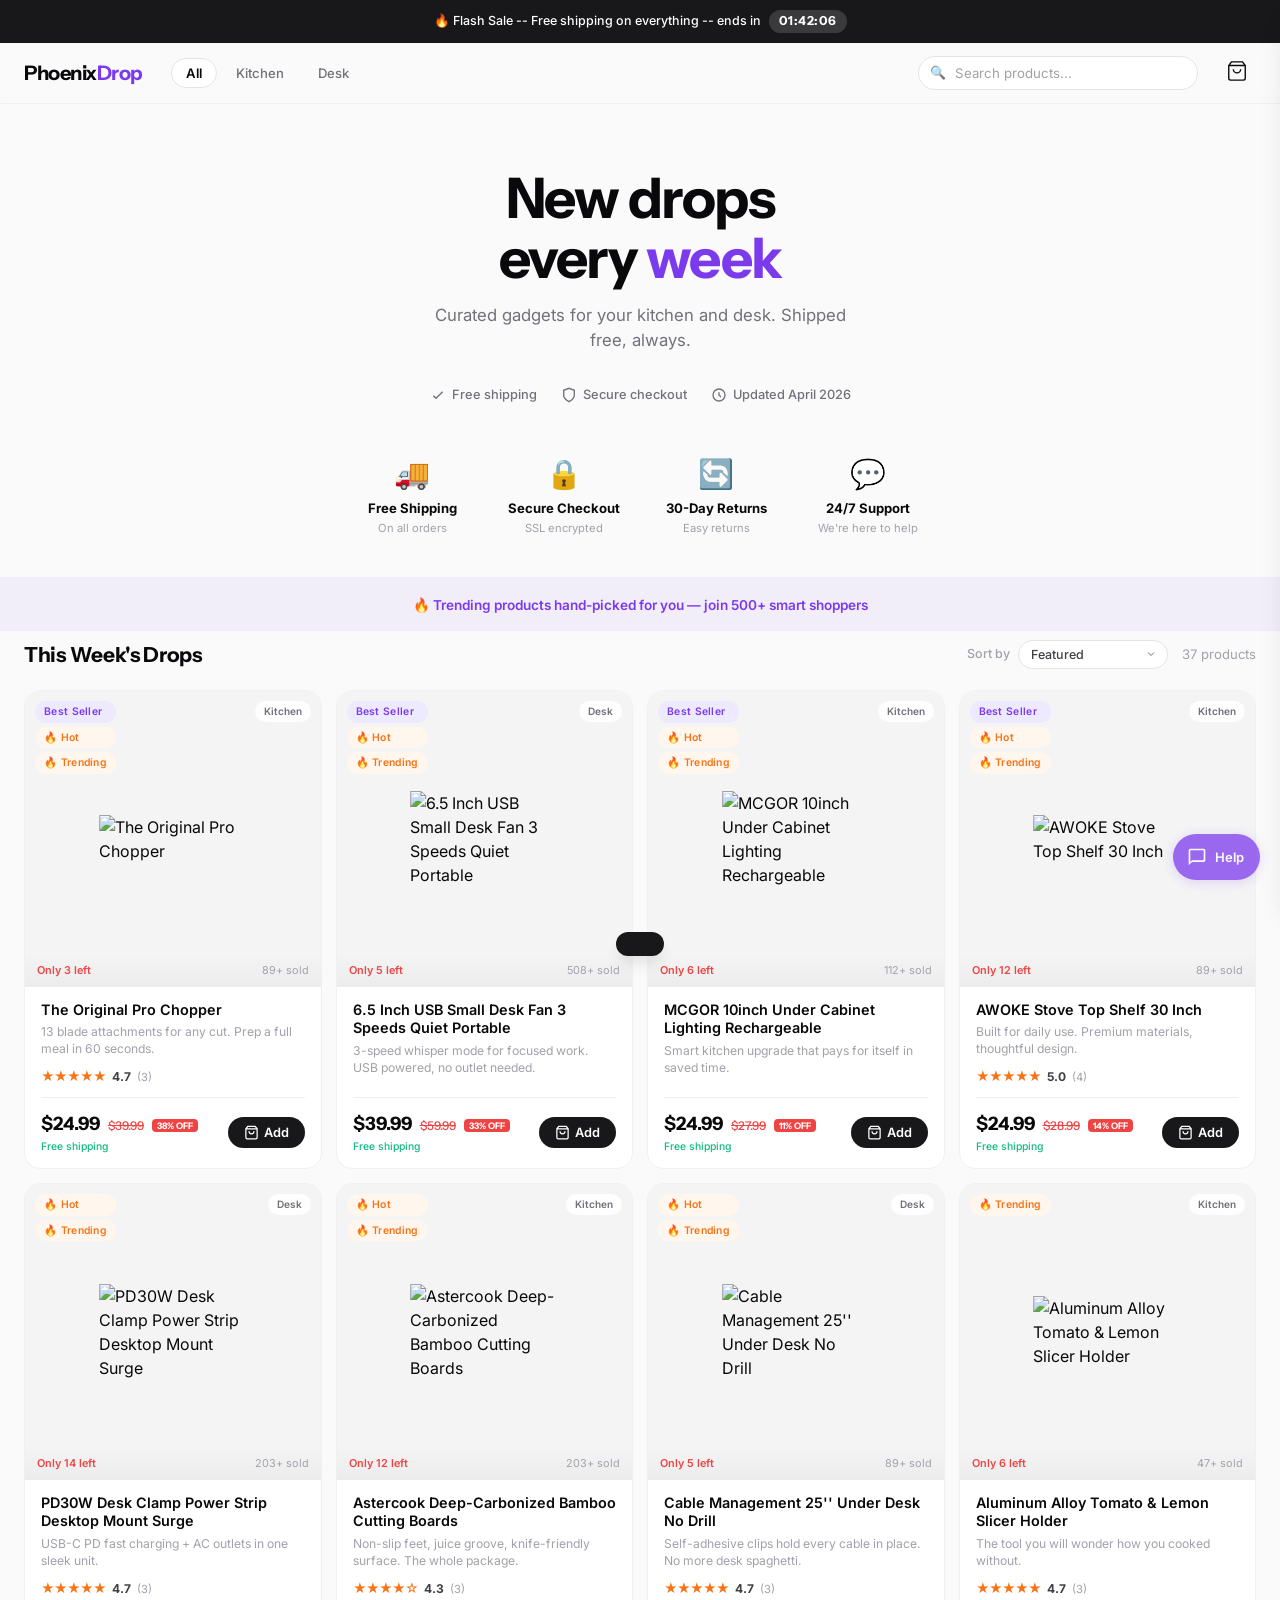
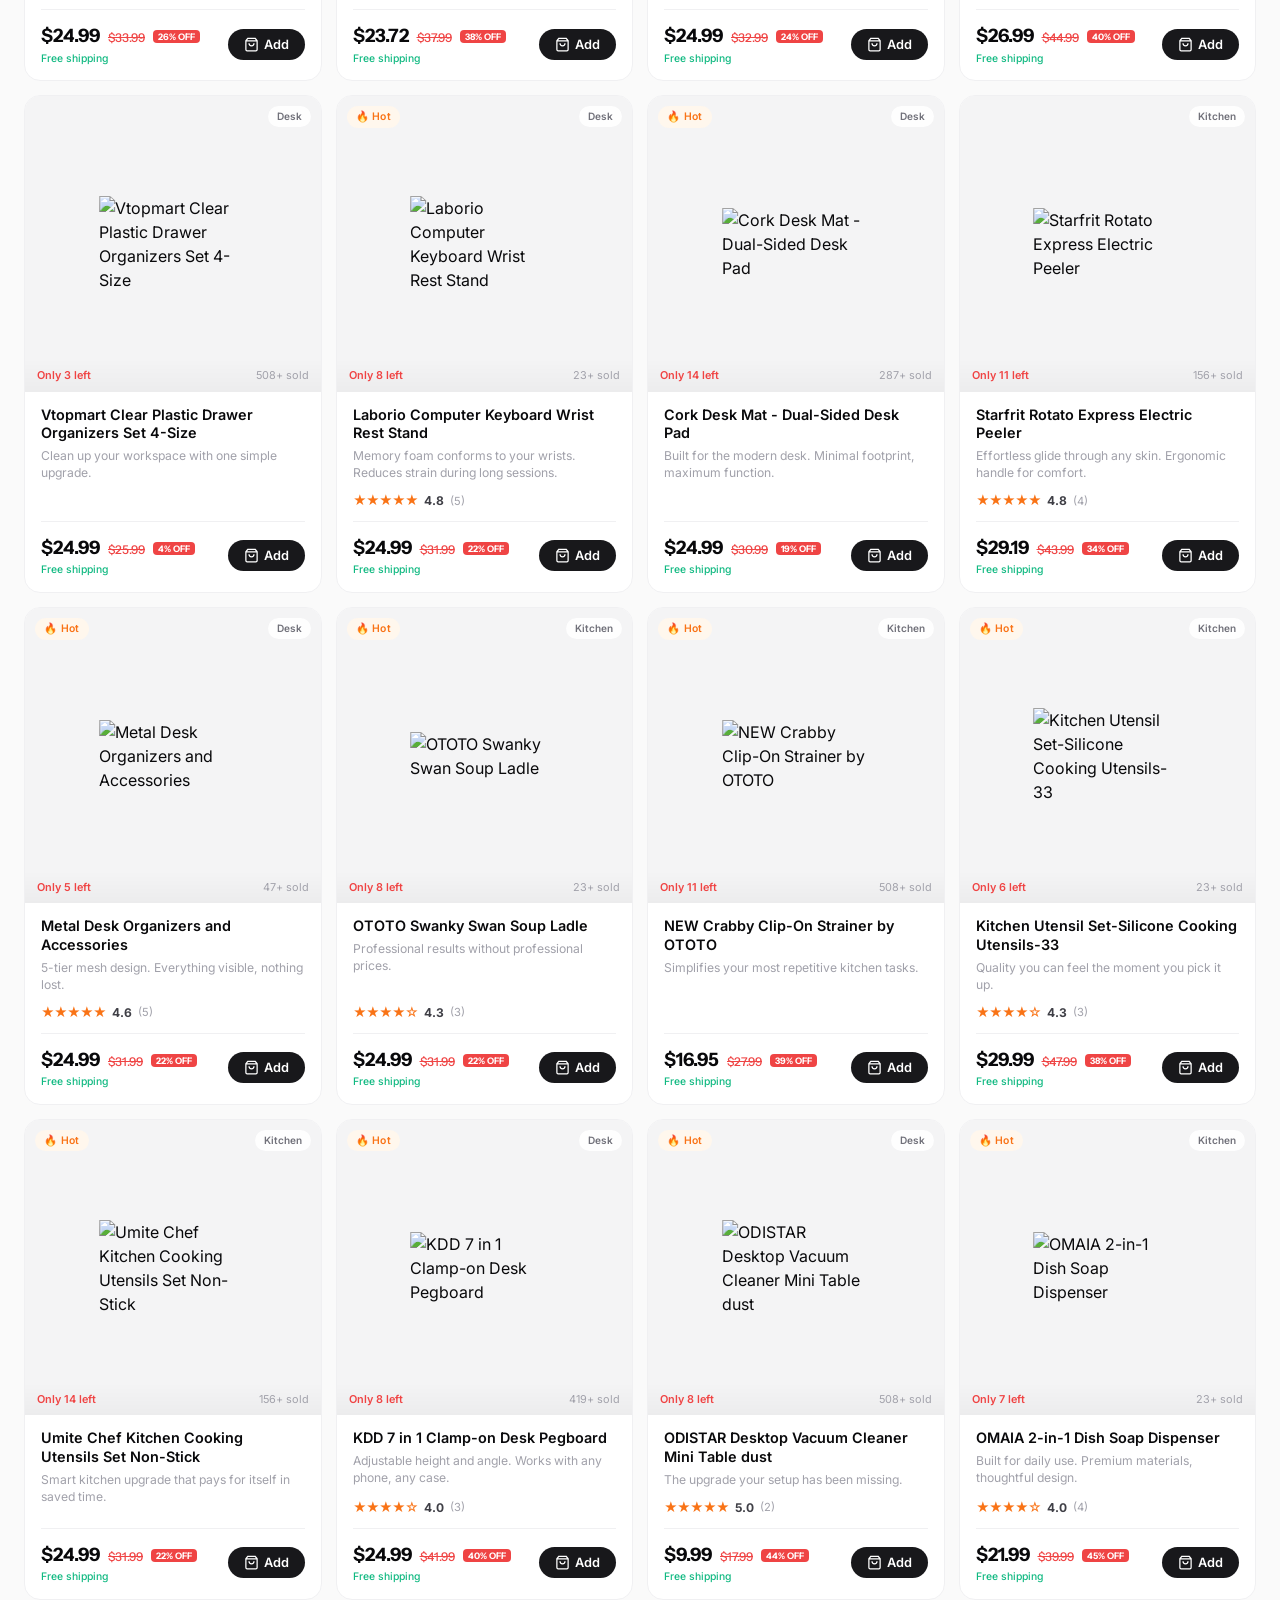
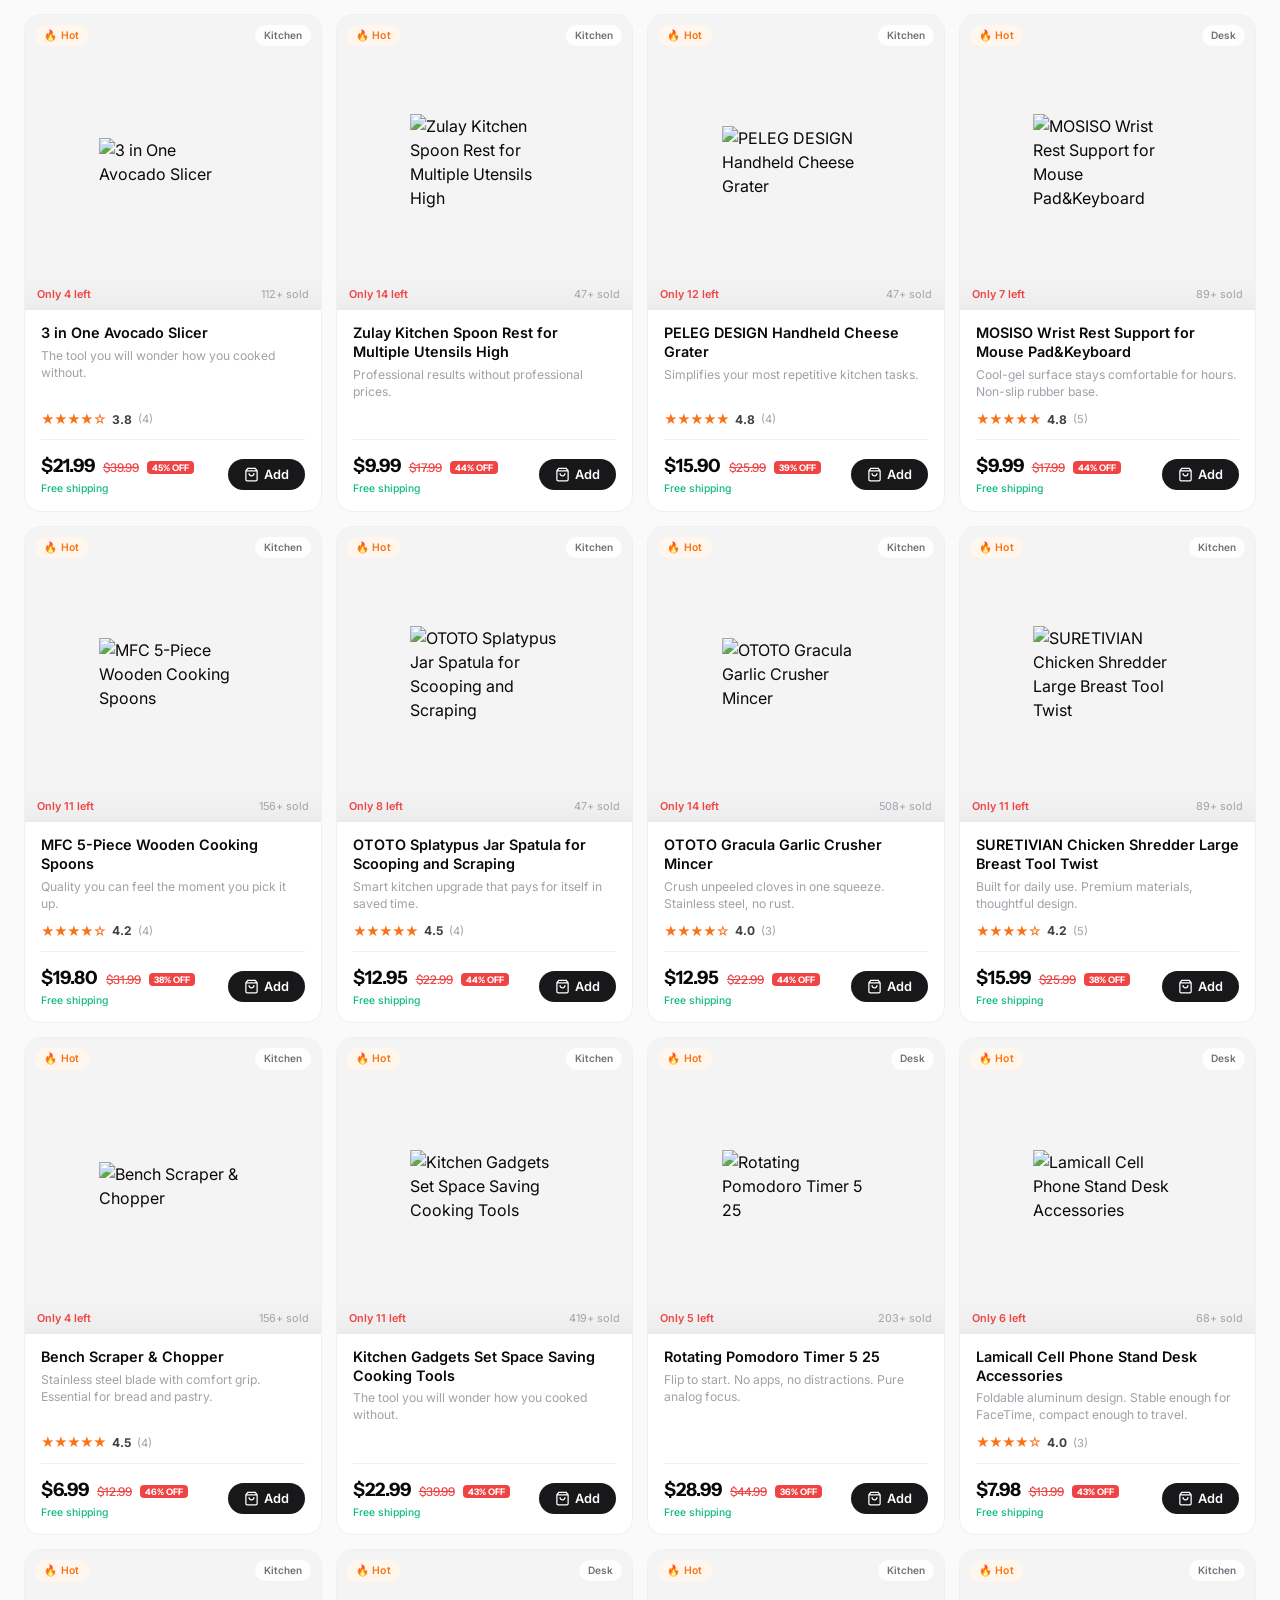
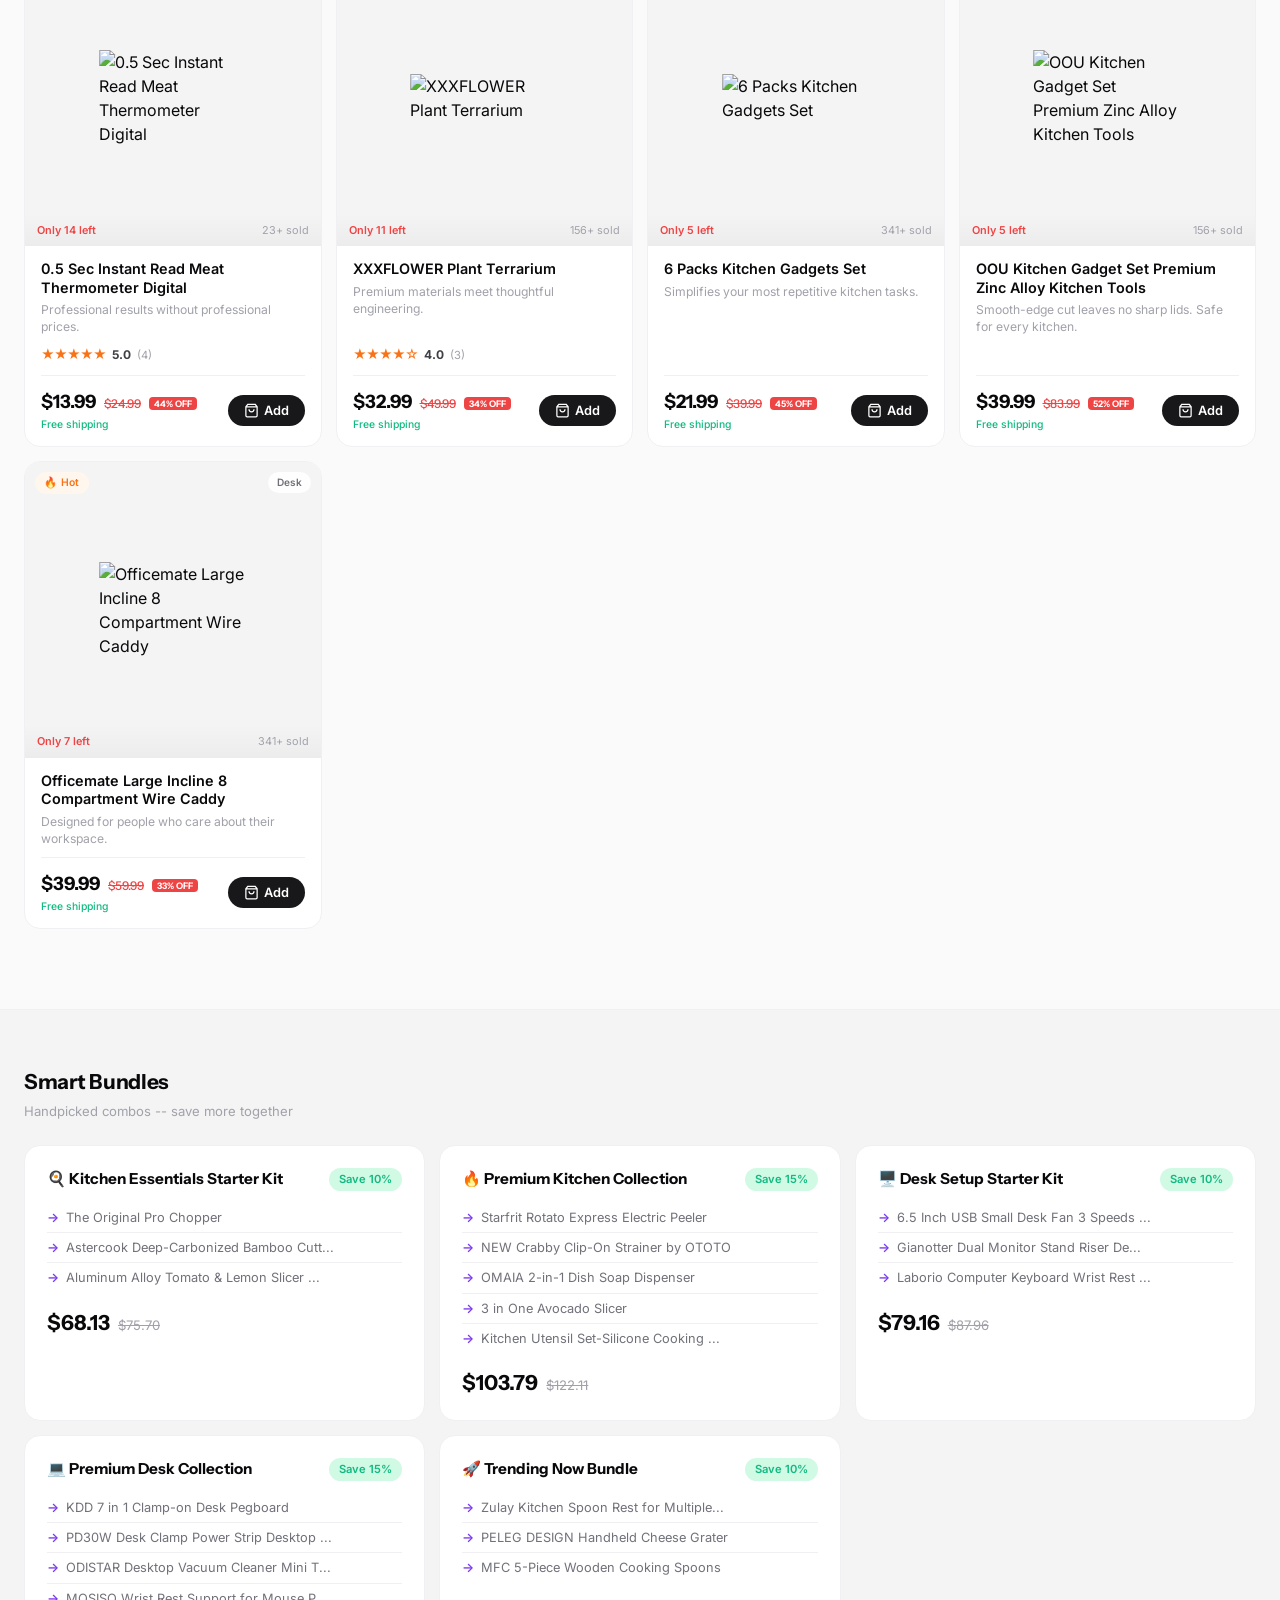
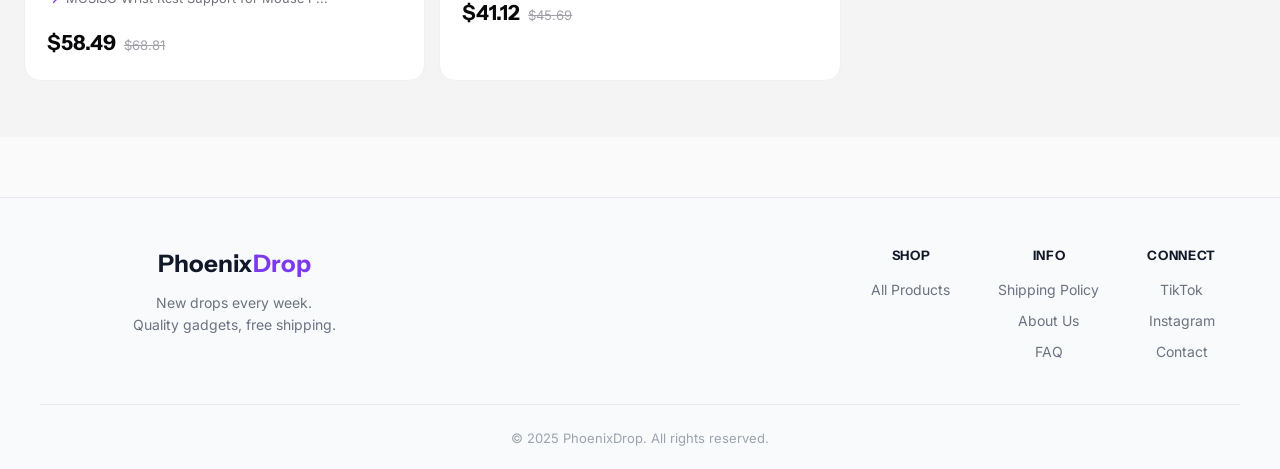
==== commit 77a1ad8c: "rebuild: auto-deploy" ====
--- a/index.html
+++ b/index.html
@@ -77,7 +77,7 @@
             <option value="name-az">Name: A to Z</option>
           </select>
         </div>
-        <span class="g-count" id="gcount">20 products</span>
+        <span class="g-count" id="gcount">37 products</span>
       </div>
     </div>
     <div class="grid">
@@ -87,7 +87,7 @@
         <div class="card-labels"><span class="lbl lbl-best">Best Seller</span><span class="lbl lbl-hot">🔥 Hot</span><span class="lbl lbl-trend">🔥 Trending</span></div>
         <span class="card-cat">Kitchen</span>
         <div class="card-fomo">
-          <span class="fomo-stock">Only 6 left</span>
+          <span class="fomo-stock">Only 3 left</span>
           <span class="fomo-sold">89+ sold</span>
         </div>
       </div>
@@ -106,14 +106,14 @@
         </div>
       </div>
     </div>
-    <div class="card" data-niche="desk_gadgets" data-name="sweetfull 6.5 inch usb small desk fan, 3 speeds quiet portable desktop table fan, 360° adjustment personal mini fan f..." data-pid="49be2e76" data-price="39.99" data-sold="23" onclick="PD.openProduct('49be2e76')">
+    <div class="card" data-niche="desk_gadgets" data-name="sweetfull 6.5 inch usb small desk fan, 3 speeds quiet portable desktop table fan, 360° adjustment personal mini fan f..." data-pid="49be2e76" data-price="39.99" data-sold="508" onclick="PD.openProduct('49be2e76')">
       <div class="card-img">
         <img src="https://m.media-amazon.com/images/I/71s4bcH0C7L._AC_UL960_QL65_.jpg" alt="6.5 Inch USB Small Desk Fan 3 Speeds Quiet Portable" loading="lazy">
         <div class="card-labels"><span class="lbl lbl-best">Best Seller</span><span class="lbl lbl-hot">🔥 Hot</span><span class="lbl lbl-trend">🔥 Trending</span></div>
         <span class="card-cat">Desk</span>
         <div class="card-fomo">
-          <span class="fomo-stock">Only 12 left</span>
-          <span class="fomo-sold">23+ sold</span>
+          <span class="fomo-stock">Only 5 left</span>
+          <span class="fomo-sold">508+ sold</span>
         </div>
       </div>
       <div class="card-body">
@@ -131,14 +131,89 @@
         </div>
       </div>
     </div>
-    <div class="card" data-niche="kitchen_gadgets" data-name="astercook deep-carbonized bamboo cutting boards for kitchen with wood storage stand, reversible charcuterie &amp;amp; cho..." data-pid="3f8592bf" data-price="23.72" data-sold="341" onclick="PD.openProduct('3f8592bf')">
+    <div class="card" data-niche="kitchen_gadgets" data-name="mcgor 10inch under cabinet lighting, 2 pack rechargeable motion sensor light indoor, 5 levels dimmable magnetic close..." data-pid="ed672bfe" data-price="24.99" data-sold="112" onclick="PD.openProduct('ed672bfe')">
+      <div class="card-img">
+        <img src="https://m.media-amazon.com/images/I/61x62WLGvNL._AC_UL960_QL65_.jpg" alt="MCGOR 10inch Under Cabinet Lighting Rechargeable" loading="lazy">
+        <div class="card-labels"><span class="lbl lbl-best">Best Seller</span><span class="lbl lbl-hot">🔥 Hot</span><span class="lbl lbl-trend">🔥 Trending</span></div>
+        <span class="card-cat">Kitchen</span>
+        <div class="card-fomo">
+          <span class="fomo-stock">Only 6 left</span>
+          <span class="fomo-sold">112+ sold</span>
+        </div>
+      </div>
+      <div class="card-body">
+        <h3 class="card-name">MCGOR 10inch Under Cabinet Lighting Rechargeable</h3>
+        <p class="card-desc">Smart kitchen upgrade that pays for itself in saved time.</p>
+        
+        <div class="card-foot">
+          <div>
+            <span class="c-price">$24.99 <span class="c-compare">$27.99</span> <span class="c-off">11% OFF</span></span>
+            <span class="c-ship">Free shipping</span>
+          </div>
+          <button class="btn-add" onclick="event.stopPropagation();PD.addToCart('ed672bfe','MCGOR 10inch Under Cabinet Lighting Rechargeable',24.99,'https://m.media-amazon.com/images/I/61x62WLGvNL._AC_UL960_QL65_.jpg')">
+            <svg viewBox="0 0 24 24"><path d="M6 2L3 6v14a2 2 0 002 2h14a2 2 0 002-2V6l-3-4zM3 6h18M16 10a4 4 0 01-8 0"/></svg> Add
+          </button>
+        </div>
+      </div>
+    </div>
+    <div class="card" data-niche="kitchen_gadgets" data-name="awoke stove top shelf 30 inch - silicone material magnetic shelf for stove - 3 functional partitions kitchen spice ra..." data-pid="ec044265" data-price="24.99" data-sold="89" onclick="PD.openProduct('ec044265')">
+      <div class="card-img">
+        <img src="https://m.media-amazon.com/images/I/71zx5Vy8u+L._AC_UL960_QL65_.jpg" alt="AWOKE Stove Top Shelf 30 Inch" loading="lazy">
+        <div class="card-labels"><span class="lbl lbl-best">Best Seller</span><span class="lbl lbl-hot">🔥 Hot</span><span class="lbl lbl-trend">🔥 Trending</span></div>
+        <span class="card-cat">Kitchen</span>
+        <div class="card-fomo">
+          <span class="fomo-stock">Only 12 left</span>
+          <span class="fomo-sold">89+ sold</span>
+        </div>
+      </div>
+      <div class="card-body">
+        <h3 class="card-name">AWOKE Stove Top Shelf 30 Inch</h3>
+        <p class="card-desc">Built for daily use. Premium materials, thoughtful design.</p>
+        <div class="card-rating"><span class="card-rating-stars">★★★★★</span><span class="card-rating-num">5.0</span><span class="card-rating-count">(4)</span></div>
+        <div class="card-foot">
+          <div>
+            <span class="c-price">$24.99 <span class="c-compare">$28.99</span> <span class="c-off">14% OFF</span></span>
+            <span class="c-ship">Free shipping</span>
+          </div>
+          <button class="btn-add" onclick="event.stopPropagation();PD.addToCart('ec044265','AWOKE Stove Top Shelf 30 Inch',24.99,'https://m.media-amazon.com/images/I/71zx5Vy8u+L._AC_UL960_QL65_.jpg')">
+            <svg viewBox="0 0 24 24"><path d="M6 2L3 6v14a2 2 0 002 2h14a2 2 0 002-2V6l-3-4zM3 6h18M16 10a4 4 0 01-8 0"/></svg> Add
+          </button>
+        </div>
+      </div>
+    </div>
+    <div class="card" data-niche="desk_gadgets" data-name="pd30w desk clamp power strip, desktop mount surge protector, fast charging station, 5ft extension cord desk edge moun..." data-pid="128c116c" data-price="24.99" data-sold="203" onclick="PD.openProduct('128c116c')">
+      <div class="card-img">
+        <img src="https://m.media-amazon.com/images/I/51oCgzEjdrL._AC_UL960_QL65_.jpg" alt="PD30W Desk Clamp Power Strip Desktop Mount Surge" loading="lazy">
+        <div class="card-labels"><span class="lbl lbl-hot">🔥 Hot</span><span class="lbl lbl-trend">🔥 Trending</span></div>
+        <span class="card-cat">Desk</span>
+        <div class="card-fomo">
+          <span class="fomo-stock">Only 14 left</span>
+          <span class="fomo-sold">203+ sold</span>
+        </div>
+      </div>
+      <div class="card-body">
+        <h3 class="card-name">PD30W Desk Clamp Power Strip Desktop Mount Surge</h3>
+        <p class="card-desc">USB-C PD fast charging + AC outlets in one sleek unit.</p>
+        <div class="card-rating"><span class="card-rating-stars">★★★★★</span><span class="card-rating-num">4.7</span><span class="card-rating-count">(3)</span></div>
+        <div class="card-foot">
+          <div>
+            <span class="c-price">$24.99 <span class="c-compare">$33.99</span> <span class="c-off">26% OFF</span></span>
+            <span class="c-ship">Free shipping</span>
+          </div>
+          <button class="btn-add" onclick="event.stopPropagation();PD.addToCart('128c116c','PD30W Desk Clamp Power Strip Desktop Mount Surge',24.99,'https://m.media-amazon.com/images/I/51oCgzEjdrL._AC_UL960_QL65_.jpg')">
+            <svg viewBox="0 0 24 24"><path d="M6 2L3 6v14a2 2 0 002 2h14a2 2 0 002-2V6l-3-4zM3 6h18M16 10a4 4 0 01-8 0"/></svg> Add
+          </button>
+        </div>
+      </div>
+    </div>
+    <div class="card" data-niche="kitchen_gadgets" data-name="astercook deep-carbonized bamboo cutting boards for kitchen with wood storage stand, reversible charcuterie &amp;amp; cho..." data-pid="3f8592bf" data-price="23.72" data-sold="203" onclick="PD.openProduct('3f8592bf')">
       <div class="card-img">
         <img src="https://m.media-amazon.com/images/I/91xky+JYmZL._AC_UL960_QL65_.jpg" alt="Astercook Deep-Carbonized Bamboo Cutting Boards" loading="lazy">
         <div class="card-labels"><span class="lbl lbl-hot">🔥 Hot</span><span class="lbl lbl-trend">🔥 Trending</span></div>
         <span class="card-cat">Kitchen</span>
         <div class="card-fomo">
           <span class="fomo-stock">Only 12 left</span>
-          <span class="fomo-sold">341+ sold</span>
+          <span class="fomo-sold">203+ sold</span>
         </div>
       </div>
       <div class="card-body">
@@ -156,51 +231,126 @@
         </div>
       </div>
     </div>
-    <div class="card" data-niche="desk_gadgets" data-name="gianotter dual monitor stand riser, desk organizer with drawer and 2 pen holders, computer monitor stand, shelf for t..." data-pid="e1457f10" data-price="27.98" data-sold="156" onclick="PD.openProduct('e1457f10')">
-      <div class="card-img">
-        <img src="https://m.media-amazon.com/images/I/715+qntQ7xL._AC_UL960_QL65_.jpg" alt="Gianotter Dual Monitor Stand Riser Desk Organizer" loading="lazy">
+    <div class="card" data-niche="desk_gadgets" data-name="cable management, 25&amp;#x27;&amp;#x27; cable management under desk no drill, metal cord organizer with clamp for standing d..." data-pid="d33193b4" data-price="24.99" data-sold="89" onclick="PD.openProduct('d33193b4')">
+      <div class="card-img">
+        <img src="https://m.media-amazon.com/images/I/719HqEdBSvL._AC_UL960_QL65_.jpg" alt="Cable Management 25&#x27;&#x27; Under Desk No Drill" loading="lazy">
         <div class="card-labels"><span class="lbl lbl-hot">🔥 Hot</span><span class="lbl lbl-trend">🔥 Trending</span></div>
         <span class="card-cat">Desk</span>
         <div class="card-fomo">
-          <span class="fomo-stock">Only 7 left</span>
-          <span class="fomo-sold">156+ sold</span>
-        </div>
-      </div>
-      <div class="card-body">
-        <h3 class="card-name">Gianotter Dual Monitor Stand Riser Desk Organizer</h3>
-        <p class="card-desc">5-tier mesh design. Everything visible, nothing lost.</p>
+          <span class="fomo-stock">Only 5 left</span>
+          <span class="fomo-sold">89+ sold</span>
+        </div>
+      </div>
+      <div class="card-body">
+        <h3 class="card-name">Cable Management 25&#x27;&#x27; Under Desk No Drill</h3>
+        <p class="card-desc">Self-adhesive clips hold every cable in place. No more desk spaghetti.</p>
         <div class="card-rating"><span class="card-rating-stars">★★★★★</span><span class="card-rating-num">4.7</span><span class="card-rating-count">(3)</span></div>
         <div class="card-foot">
           <div>
-            <span class="c-price">$27.98 <span class="c-compare">$41.99</span> <span class="c-off">33% OFF</span></span>
-            <span class="c-ship">Free shipping</span>
-          </div>
-          <button class="btn-add" onclick="event.stopPropagation();PD.addToCart('e1457f10','Gianotter Dual Monitor Stand Riser Desk Organizer',27.98,'https://m.media-amazon.com/images/I/715+qntQ7xL._AC_UL960_QL65_.jpg')">
-            <svg viewBox="0 0 24 24"><path d="M6 2L3 6v14a2 2 0 002 2h14a2 2 0 002-2V6l-3-4zM3 6h18M16 10a4 4 0 01-8 0"/></svg> Add
-          </button>
-        </div>
-      </div>
-    </div>
-    <div class="card" data-niche="kitchen_gadgets" data-name="aluminum alloy tomato &amp;amp; lemon slicer holder - manual fruit and onion cutter tool with handle, vegetable cutting t..." data-pid="16f3ce7a" data-price="26.99" data-sold="287" onclick="PD.openProduct('16f3ce7a')">
+            <span class="c-price">$24.99 <span class="c-compare">$32.99</span> <span class="c-off">24% OFF</span></span>
+            <span class="c-ship">Free shipping</span>
+          </div>
+          <button class="btn-add" onclick="event.stopPropagation();PD.addToCart('d33193b4','Cable Management 25&#x27;&#x27; Under Desk No Drill',24.99,'https://m.media-amazon.com/images/I/719HqEdBSvL._AC_UL960_QL65_.jpg')">
+            <svg viewBox="0 0 24 24"><path d="M6 2L3 6v14a2 2 0 002 2h14a2 2 0 002-2V6l-3-4zM3 6h18M16 10a4 4 0 01-8 0"/></svg> Add
+          </button>
+        </div>
+      </div>
+    </div>
+    <div class="card" data-niche="kitchen_gadgets" data-name="aluminum alloy tomato &amp;amp; lemon slicer holder - manual fruit and onion cutter tool with handle, vegetable cutting t..." data-pid="16f3ce7a" data-price="26.99" data-sold="47" onclick="PD.openProduct('16f3ce7a')">
       <div class="card-img">
         <img src="https://m.media-amazon.com/images/I/51JuJvRk6DL._AC_UL960_QL65_.jpg" alt="Aluminum Alloy Tomato &amp; Lemon Slicer Holder" loading="lazy">
         <div class="card-labels"><span class="lbl lbl-trend">🔥 Trending</span></div>
         <span class="card-cat">Kitchen</span>
         <div class="card-fomo">
+          <span class="fomo-stock">Only 6 left</span>
+          <span class="fomo-sold">47+ sold</span>
+        </div>
+      </div>
+      <div class="card-body">
+        <h3 class="card-name">Aluminum Alloy Tomato &amp; Lemon Slicer Holder</h3>
+        <p class="card-desc">The tool you will wonder how you cooked without.</p>
+        <div class="card-rating"><span class="card-rating-stars">★★★★★</span><span class="card-rating-num">4.7</span><span class="card-rating-count">(3)</span></div>
+        <div class="card-foot">
+          <div>
+            <span class="c-price">$26.99 <span class="c-compare">$44.99</span> <span class="c-off">40% OFF</span></span>
+            <span class="c-ship">Free shipping</span>
+          </div>
+          <button class="btn-add" onclick="event.stopPropagation();PD.addToCart('16f3ce7a','Aluminum Alloy Tomato &amp; Lemon Slicer Holder',26.99,'https://m.media-amazon.com/images/I/51JuJvRk6DL._AC_UL960_QL65_.jpg')">
+            <svg viewBox="0 0 24 24"><path d="M6 2L3 6v14a2 2 0 002 2h14a2 2 0 002-2V6l-3-4zM3 6h18M16 10a4 4 0 01-8 0"/></svg> Add
+          </button>
+        </div>
+      </div>
+    </div>
+    <div class="card" data-niche="desk_gadgets" data-name="vtopmart 25 pcs clear plastic drawer organizers set, 4-size versatile bathroom and vanity drawer organizer trays, sto..." data-pid="342180e1" data-price="24.99" data-sold="508" onclick="PD.openProduct('342180e1')">
+      <div class="card-img">
+        <img src="https://m.media-amazon.com/images/I/81yj+PUYVxL._AC_UL960_QL65_.jpg" alt="Vtopmart Clear Plastic Drawer Organizers Set 4-Size" loading="lazy">
+        <div class="card-labels"></div>
+        <span class="card-cat">Desk</span>
+        <div class="card-fomo">
           <span class="fomo-stock">Only 3 left</span>
+          <span class="fomo-sold">508+ sold</span>
+        </div>
+      </div>
+      <div class="card-body">
+        <h3 class="card-name">Vtopmart Clear Plastic Drawer Organizers Set 4-Size</h3>
+        <p class="card-desc">Clean up your workspace with one simple upgrade.</p>
+        
+        <div class="card-foot">
+          <div>
+            <span class="c-price">$24.99 <span class="c-compare">$25.99</span> <span class="c-off">4% OFF</span></span>
+            <span class="c-ship">Free shipping</span>
+          </div>
+          <button class="btn-add" onclick="event.stopPropagation();PD.addToCart('342180e1','Vtopmart Clear Plastic Drawer Organizers Set 4-Size',24.99,'https://m.media-amazon.com/images/I/81yj+PUYVxL._AC_UL960_QL65_.jpg')">
+            <svg viewBox="0 0 24 24"><path d="M6 2L3 6v14a2 2 0 002 2h14a2 2 0 002-2V6l-3-4zM3 6h18M16 10a4 4 0 01-8 0"/></svg> Add
+          </button>
+        </div>
+      </div>
+    </div>
+    <div class="card" data-niche="desk_gadgets" data-name="laborio computer keyboard wrist rest stand for desktop, keyboard holder for easy typing with wrist pad for office des..." data-pid="2279fade" data-price="24.99" data-sold="23" onclick="PD.openProduct('2279fade')">
+      <div class="card-img">
+        <img src="https://m.media-amazon.com/images/I/61v5t9ncx5L._AC_UL960_QL65_.jpg" alt="Laborio Computer Keyboard Wrist Rest Stand" loading="lazy">
+        <div class="card-labels"><span class="lbl lbl-hot">🔥 Hot</span></div>
+        <span class="card-cat">Desk</span>
+        <div class="card-fomo">
+          <span class="fomo-stock">Only 8 left</span>
+          <span class="fomo-sold">23+ sold</span>
+        </div>
+      </div>
+      <div class="card-body">
+        <h3 class="card-name">Laborio Computer Keyboard Wrist Rest Stand</h3>
+        <p class="card-desc">Memory foam conforms to your wrists. Reduces strain during long sessions.</p>
+        <div class="card-rating"><span class="card-rating-stars">★★★★★</span><span class="card-rating-num">4.8</span><span class="card-rating-count">(5)</span></div>
+        <div class="card-foot">
+          <div>
+            <span class="c-price">$24.99 <span class="c-compare">$31.99</span> <span class="c-off">22% OFF</span></span>
+            <span class="c-ship">Free shipping</span>
+          </div>
+          <button class="btn-add" onclick="event.stopPropagation();PD.addToCart('2279fade','Laborio Computer Keyboard Wrist Rest Stand',24.99,'https://m.media-amazon.com/images/I/61v5t9ncx5L._AC_UL960_QL65_.jpg')">
+            <svg viewBox="0 0 24 24"><path d="M6 2L3 6v14a2 2 0 002 2h14a2 2 0 002-2V6l-3-4zM3 6h18M16 10a4 4 0 01-8 0"/></svg> Add
+          </button>
+        </div>
+      </div>
+    </div>
+    <div class="card" data-niche="desk_gadgets" data-name="cork desk mat - dual-sided desk pad for office and home - desk organization and accessories - ideal for large mouse p..." data-pid="a7bd3e1c" data-price="24.99" data-sold="287" onclick="PD.openProduct('a7bd3e1c')">
+      <div class="card-img">
+        <img src="https://m.media-amazon.com/images/I/61lECM81c2L._AC_UL960_QL65_.jpg" alt="Cork Desk Mat - Dual-Sided Desk Pad" loading="lazy">
+        <div class="card-labels"><span class="lbl lbl-hot">🔥 Hot</span></div>
+        <span class="card-cat">Desk</span>
+        <div class="card-fomo">
+          <span class="fomo-stock">Only 14 left</span>
           <span class="fomo-sold">287+ sold</span>
         </div>
       </div>
       <div class="card-body">
-        <h3 class="card-name">Aluminum Alloy Tomato &amp; Lemon Slicer Holder</h3>
-        <p class="card-desc">Smart kitchen upgrade that pays for itself in saved time.</p>
-        <div class="card-rating"><span class="card-rating-stars">★★★★★</span><span class="card-rating-num">4.7</span><span class="card-rating-count">(3)</span></div>
-        <div class="card-foot">
-          <div>
-            <span class="c-price">$26.99 <span class="c-compare">$44.99</span> <span class="c-off">40% OFF</span></span>
-            <span class="c-ship">Free shipping</span>
-          </div>
-          <button class="btn-add" onclick="event.stopPropagation();PD.addToCart('16f3ce7a','Aluminum Alloy Tomato &amp; Lemon Slicer Holder',26.99,'https://m.media-amazon.com/images/I/51JuJvRk6DL._AC_UL960_QL65_.jpg')">
+        <h3 class="card-name">Cork Desk Mat - Dual-Sided Desk Pad</h3>
+        <p class="card-desc">Built for the modern desk. Minimal footprint, maximum function.</p>
+        
+        <div class="card-foot">
+          <div>
+            <span class="c-price">$24.99 <span class="c-compare">$30.99</span> <span class="c-off">19% OFF</span></span>
+            <span class="c-ship">Free shipping</span>
+          </div>
+          <button class="btn-add" onclick="event.stopPropagation();PD.addToCart('a7bd3e1c','Cork Desk Mat - Dual-Sided Desk Pad',24.99,'https://m.media-amazon.com/images/I/61lECM81c2L._AC_UL960_QL65_.jpg')">
             <svg viewBox="0 0 24 24"><path d="M6 2L3 6v14a2 2 0 002 2h14a2 2 0 002-2V6l-3-4zM3 6h18M16 10a4 4 0 01-8 0"/></svg> Add
           </button>
         </div>
@@ -209,10 +359,10 @@
     <div class="card" data-niche="kitchen_gadgets" data-name="starfrit rotato express electric peeler - 2 spare blades - safe &amp;amp; easy to use - effortlessly peels vegetables and..." data-pid="cdf1ab53" data-price="29.19" data-sold="156" onclick="PD.openProduct('cdf1ab53')">
       <div class="card-img">
         <img src="https://m.media-amazon.com/images/I/710ejJuESsL._AC_UL960_QL65_.jpg" alt="Starfrit Rotato Express Electric Peeler" loading="lazy">
-        <div class="card-labels"><span class="lbl lbl-trend">🔥 Trending</span></div>
-        <span class="card-cat">Kitchen</span>
-        <div class="card-fomo">
-          <span class="fomo-stock">Only 12 left</span>
+        <div class="card-labels"></div>
+        <span class="card-cat">Kitchen</span>
+        <div class="card-fomo">
+          <span class="fomo-stock">Only 11 left</span>
           <span class="fomo-sold">156+ sold</span>
         </div>
       </div>
@@ -231,26 +381,51 @@
         </div>
       </div>
     </div>
-    <div class="card" data-niche="desk_gadgets" data-name="laborio computer keyboard wrist rest stand for desktop, keyboard holder for easy typing with wrist pad for office des..." data-pid="2279fade" data-price="19.99" data-sold="203" onclick="PD.openProduct('2279fade')">
-      <div class="card-img">
-        <img src="https://m.media-amazon.com/images/I/61v5t9ncx5L._AC_UL960_QL65_.jpg" alt="Laborio Computer Keyboard Wrist Rest Stand" loading="lazy">
-        <div class="card-labels"><span class="lbl lbl-hot">🔥 Hot</span><span class="lbl lbl-trend">🔥 Trending</span></div>
+    <div class="card" data-niche="desk_gadgets" data-name="metal desk organizers and accessories with file holder – aesthetic black desk accessories for women office setup – de..." data-pid="d7ae3014" data-price="24.99" data-sold="47" onclick="PD.openProduct('d7ae3014')">
+      <div class="card-img">
+        <img src="https://m.media-amazon.com/images/I/91Bd5vXWiIL._AC_UL960_QL65_.jpg" alt="Metal Desk Organizers and Accessories" loading="lazy">
+        <div class="card-labels"><span class="lbl lbl-hot">🔥 Hot</span></div>
         <span class="card-cat">Desk</span>
         <div class="card-fomo">
-          <span class="fomo-stock">Only 4 left</span>
-          <span class="fomo-sold">203+ sold</span>
-        </div>
-      </div>
-      <div class="card-body">
-        <h3 class="card-name">Laborio Computer Keyboard Wrist Rest Stand</h3>
-        <p class="card-desc">Memory foam conforms to your wrists. Reduces strain during long sessions.</p>
-        <div class="card-rating"><span class="card-rating-stars">★★★★★</span><span class="card-rating-num">4.8</span><span class="card-rating-count">(5)</span></div>
-        <div class="card-foot">
-          <div>
-            <span class="c-price">$19.99 <span class="c-compare">$31.99</span> <span class="c-off">38% OFF</span></span>
-            <span class="c-ship">Free shipping</span>
-          </div>
-          <button class="btn-add" onclick="event.stopPropagation();PD.addToCart('2279fade','Laborio Computer Keyboard Wrist Rest Stand',19.99,'https://m.media-amazon.com/images/I/61v5t9ncx5L._AC_UL960_QL65_.jpg')">
+          <span class="fomo-stock">Only 5 left</span>
+          <span class="fomo-sold">47+ sold</span>
+        </div>
+      </div>
+      <div class="card-body">
+        <h3 class="card-name">Metal Desk Organizers and Accessories</h3>
+        <p class="card-desc">5-tier mesh design. Everything visible, nothing lost.</p>
+        <div class="card-rating"><span class="card-rating-stars">★★★★★</span><span class="card-rating-num">4.6</span><span class="card-rating-count">(5)</span></div>
+        <div class="card-foot">
+          <div>
+            <span class="c-price">$24.99 <span class="c-compare">$31.99</span> <span class="c-off">22% OFF</span></span>
+            <span class="c-ship">Free shipping</span>
+          </div>
+          <button class="btn-add" onclick="event.stopPropagation();PD.addToCart('d7ae3014','Metal Desk Organizers and Accessories',24.99,'https://m.media-amazon.com/images/I/91Bd5vXWiIL._AC_UL960_QL65_.jpg')">
+            <svg viewBox="0 0 24 24"><path d="M6 2L3 6v14a2 2 0 002 2h14a2 2 0 002-2V6l-3-4zM3 6h18M16 10a4 4 0 01-8 0"/></svg> Add
+          </button>
+        </div>
+      </div>
+    </div>
+    <div class="card" data-niche="kitchen_gadgets" data-name="ototo swanky swan soup ladle - heat resistant soup ladles - cute kitchen accessories, unique kitchen gifts, fun cooki..." data-pid="1ab88ce2" data-price="24.99" data-sold="23" onclick="PD.openProduct('1ab88ce2')">
+      <div class="card-img">
+        <img src="https://m.media-amazon.com/images/I/31314hgizlL._AC_UL960_QL65_.jpg" alt="OTOTO Swanky Swan Soup Ladle" loading="lazy">
+        <div class="card-labels"><span class="lbl lbl-hot">🔥 Hot</span></div>
+        <span class="card-cat">Kitchen</span>
+        <div class="card-fomo">
+          <span class="fomo-stock">Only 8 left</span>
+          <span class="fomo-sold">23+ sold</span>
+        </div>
+      </div>
+      <div class="card-body">
+        <h3 class="card-name">OTOTO Swanky Swan Soup Ladle</h3>
+        <p class="card-desc">Professional results without professional prices.</p>
+        <div class="card-rating"><span class="card-rating-stars">★★★★☆</span><span class="card-rating-num">4.3</span><span class="card-rating-count">(3)</span></div>
+        <div class="card-foot">
+          <div>
+            <span class="c-price">$24.99 <span class="c-compare">$31.99</span> <span class="c-off">22% OFF</span></span>
+            <span class="c-ship">Free shipping</span>
+          </div>
+          <button class="btn-add" onclick="event.stopPropagation();PD.addToCart('1ab88ce2','OTOTO Swanky Swan Soup Ladle',24.99,'https://m.media-amazon.com/images/I/31314hgizlL._AC_UL960_QL65_.jpg')">
             <svg viewBox="0 0 24 24"><path d="M6 2L3 6v14a2 2 0 002 2h14a2 2 0 002-2V6l-3-4zM3 6h18M16 10a4 4 0 01-8 0"/></svg> Add
           </button>
         </div>
@@ -259,16 +434,16 @@
     <div class="card" data-niche="kitchen_gadgets" data-name="new crabby clip-on strainer by ototo - silicone and stainless steel pasta strainer, funny gifts, cute kitchen accesso..." data-pid="dcf380ea" data-price="16.95" data-sold="508" onclick="PD.openProduct('dcf380ea')">
       <div class="card-img">
         <img src="https://m.media-amazon.com/images/I/71AV-63wPjL._AC_UL960_QL65_.jpg" alt="NEW Crabby Clip-On Strainer by OTOTO" loading="lazy">
-        <div class="card-labels"><span class="lbl lbl-hot">🔥 Hot</span><span class="lbl lbl-trend">🔥 Trending</span></div>
-        <span class="card-cat">Kitchen</span>
-        <div class="card-fomo">
-          <span class="fomo-stock">Only 5 left</span>
+        <div class="card-labels"><span class="lbl lbl-hot">🔥 Hot</span></div>
+        <span class="card-cat">Kitchen</span>
+        <div class="card-fomo">
+          <span class="fomo-stock">Only 11 left</span>
           <span class="fomo-sold">508+ sold</span>
         </div>
       </div>
       <div class="card-body">
         <h3 class="card-name">NEW Crabby Clip-On Strainer by OTOTO</h3>
-        <p class="card-desc">Built for daily use. Premium materials, thoughtful design.</p>
+        <p class="card-desc">Simplifies your most repetitive kitchen tasks.</p>
         
         <div class="card-foot">
           <div>
@@ -281,14 +456,64 @@
         </div>
       </div>
     </div>
-    <div class="card" data-niche="desk_gadgets" data-name="kdd 7 in 1 clamp-on desk pegboard - no drill desk side storage with phone stand/pen holder/storage box/headset &amp;amp; ..." data-pid="e8857542" data-price="27.95" data-sold="287" onclick="PD.openProduct('e8857542')">
+    <div class="card" data-niche="kitchen_gadgets" data-name="kitchen utensil set-silicone cooking utensils-33 kitchen gadgets &amp;amp; spoons for nonstick cookware-silicone and stai..." data-pid="c32fc230" data-price="29.99" data-sold="23" onclick="PD.openProduct('c32fc230')">
+      <div class="card-img">
+        <img src="https://m.media-amazon.com/images/I/71J6P8L6ORL._AC_UL960_QL65_.jpg" alt="Kitchen Utensil Set-Silicone Cooking Utensils-33" loading="lazy">
+        <div class="card-labels"><span class="lbl lbl-hot">🔥 Hot</span></div>
+        <span class="card-cat">Kitchen</span>
+        <div class="card-fomo">
+          <span class="fomo-stock">Only 6 left</span>
+          <span class="fomo-sold">23+ sold</span>
+        </div>
+      </div>
+      <div class="card-body">
+        <h3 class="card-name">Kitchen Utensil Set-Silicone Cooking Utensils-33</h3>
+        <p class="card-desc">Quality you can feel the moment you pick it up.</p>
+        <div class="card-rating"><span class="card-rating-stars">★★★★☆</span><span class="card-rating-num">4.3</span><span class="card-rating-count">(3)</span></div>
+        <div class="card-foot">
+          <div>
+            <span class="c-price">$29.99 <span class="c-compare">$47.99</span> <span class="c-off">38% OFF</span></span>
+            <span class="c-ship">Free shipping</span>
+          </div>
+          <button class="btn-add" onclick="event.stopPropagation();PD.addToCart('c32fc230','Kitchen Utensil Set-Silicone Cooking Utensils-33',29.99,'https://m.media-amazon.com/images/I/71J6P8L6ORL._AC_UL960_QL65_.jpg')">
+            <svg viewBox="0 0 24 24"><path d="M6 2L3 6v14a2 2 0 002 2h14a2 2 0 002-2V6l-3-4zM3 6h18M16 10a4 4 0 01-8 0"/></svg> Add
+          </button>
+        </div>
+      </div>
+    </div>
+    <div class="card" data-niche="kitchen_gadgets" data-name="umite chef kitchen cooking utensils set, 33 pcs non-stick silicone cooking kitchen utensils spatula set with holder, ..." data-pid="eac42529" data-price="24.99" data-sold="156" onclick="PD.openProduct('eac42529')">
+      <div class="card-img">
+        <img src="https://m.media-amazon.com/images/I/615CbF7dxCL._AC_UL960_QL65_.jpg" alt="Umite Chef Kitchen Cooking Utensils Set Non-Stick" loading="lazy">
+        <div class="card-labels"><span class="lbl lbl-hot">🔥 Hot</span></div>
+        <span class="card-cat">Kitchen</span>
+        <div class="card-fomo">
+          <span class="fomo-stock">Only 14 left</span>
+          <span class="fomo-sold">156+ sold</span>
+        </div>
+      </div>
+      <div class="card-body">
+        <h3 class="card-name">Umite Chef Kitchen Cooking Utensils Set Non-Stick</h3>
+        <p class="card-desc">Smart kitchen upgrade that pays for itself in saved time.</p>
+        
+        <div class="card-foot">
+          <div>
+            <span class="c-price">$24.99 <span class="c-compare">$31.99</span> <span class="c-off">22% OFF</span></span>
+            <span class="c-ship">Free shipping</span>
+          </div>
+          <button class="btn-add" onclick="event.stopPropagation();PD.addToCart('eac42529','Umite Chef Kitchen Cooking Utensils Set Non-Stick',24.99,'https://m.media-amazon.com/images/I/615CbF7dxCL._AC_UL960_QL65_.jpg')">
+            <svg viewBox="0 0 24 24"><path d="M6 2L3 6v14a2 2 0 002 2h14a2 2 0 002-2V6l-3-4zM3 6h18M16 10a4 4 0 01-8 0"/></svg> Add
+          </button>
+        </div>
+      </div>
+    </div>
+    <div class="card" data-niche="desk_gadgets" data-name="kdd 7 in 1 clamp-on desk pegboard - no drill desk side storage with phone stand/pen holder/storage box/headset &amp;amp; ..." data-pid="e8857542" data-price="24.99" data-sold="419" onclick="PD.openProduct('e8857542')">
       <div class="card-img">
         <img src="https://m.media-amazon.com/images/I/719oiaHs4GL._AC_UL960_QL65_.jpg" alt="KDD 7 in 1 Clamp-on Desk Pegboard" loading="lazy">
         <div class="card-labels"><span class="lbl lbl-hot">🔥 Hot</span></div>
         <span class="card-cat">Desk</span>
         <div class="card-fomo">
-          <span class="fomo-stock">Only 4 left</span>
-          <span class="fomo-sold">287+ sold</span>
+          <span class="fomo-stock">Only 8 left</span>
+          <span class="fomo-sold">419+ sold</span>
         </div>
       </div>
       <div class="card-body">
@@ -297,18 +522,18 @@
         <div class="card-rating"><span class="card-rating-stars">★★★★☆</span><span class="card-rating-num">4.0</span><span class="card-rating-count">(3)</span></div>
         <div class="card-foot">
           <div>
-            <span class="c-price">$27.95 <span class="c-compare">$41.99</span> <span class="c-off">33% OFF</span></span>
-            <span class="c-ship">Free shipping</span>
-          </div>
-          <button class="btn-add" onclick="event.stopPropagation();PD.addToCart('e8857542','KDD 7 in 1 Clamp-on Desk Pegboard',27.95,'https://m.media-amazon.com/images/I/719oiaHs4GL._AC_UL960_QL65_.jpg')">
-            <svg viewBox="0 0 24 24"><path d="M6 2L3 6v14a2 2 0 002 2h14a2 2 0 002-2V6l-3-4zM3 6h18M16 10a4 4 0 01-8 0"/></svg> Add
-          </button>
-        </div>
-      </div>
-    </div>
-    <div class="card" data-niche="desk_gadgets" data-name="pd30w desk clamp power strip, desktop mount surge protector, fast charging station, 5ft extension cord desk edge moun..." data-pid="128c116c" data-price="20.88" data-sold="508" onclick="PD.openProduct('128c116c')">
-      <div class="card-img">
-        <img src="https://m.media-amazon.com/images/I/51oCgzEjdrL._AC_UL960_QL65_.jpg" alt="PD30W Desk Clamp Power Strip Desktop Mount Surge" loading="lazy">
+            <span class="c-price">$24.99 <span class="c-compare">$41.99</span> <span class="c-off">40% OFF</span></span>
+            <span class="c-ship">Free shipping</span>
+          </div>
+          <button class="btn-add" onclick="event.stopPropagation();PD.addToCart('e8857542','KDD 7 in 1 Clamp-on Desk Pegboard',24.99,'https://m.media-amazon.com/images/I/719oiaHs4GL._AC_UL960_QL65_.jpg')">
+            <svg viewBox="0 0 24 24"><path d="M6 2L3 6v14a2 2 0 002 2h14a2 2 0 002-2V6l-3-4zM3 6h18M16 10a4 4 0 01-8 0"/></svg> Add
+          </button>
+        </div>
+      </div>
+    </div>
+    <div class="card" data-niche="desk_gadgets" data-name="odistar desktop vacuum cleaner, mini table dust sweeper energy saving,high endurance up to 90 mins,cordless&amp;amp;360º ..." data-pid="18c4ca9f" data-price="9.99" data-sold="508" onclick="PD.openProduct('18c4ca9f')">
+      <div class="card-img">
+        <img src="https://m.media-amazon.com/images/I/51bbbt-YaEL._AC_UL960_QL65_.jpg" alt="ODISTAR Desktop Vacuum Cleaner Mini Table dust" loading="lazy">
         <div class="card-labels"><span class="lbl lbl-hot">🔥 Hot</span></div>
         <span class="card-cat">Desk</span>
         <div class="card-fomo">
@@ -317,178 +542,128 @@
         </div>
       </div>
       <div class="card-body">
-        <h3 class="card-name">PD30W Desk Clamp Power Strip Desktop Mount Surge</h3>
-        <p class="card-desc">USB-C PD fast charging + AC outlets in one sleek unit.</p>
-        <div class="card-rating"><span class="card-rating-stars">★★★★★</span><span class="card-rating-num">4.7</span><span class="card-rating-count">(3)</span></div>
-        <div class="card-foot">
-          <div>
-            <span class="c-price">$20.88 <span class="c-compare">$33.99</span> <span class="c-off">39% OFF</span></span>
-            <span class="c-ship">Free shipping</span>
-          </div>
-          <button class="btn-add" onclick="event.stopPropagation();PD.addToCart('128c116c','PD30W Desk Clamp Power Strip Desktop Mount Surge',20.88,'https://m.media-amazon.com/images/I/51oCgzEjdrL._AC_UL960_QL65_.jpg')">
-            <svg viewBox="0 0 24 24"><path d="M6 2L3 6v14a2 2 0 002 2h14a2 2 0 002-2V6l-3-4zM3 6h18M16 10a4 4 0 01-8 0"/></svg> Add
-          </button>
-        </div>
-      </div>
-    </div>
-    <div class="card" data-niche="desk_gadgets" data-name="odistar desktop vacuum cleaner, mini table dust sweeper energy saving,high endurance up to 90 mins,cordless&amp;amp;360º ..." data-pid="18c4ca9f" data-price="9.99" data-sold="47" onclick="PD.openProduct('18c4ca9f')">
-      <div class="card-img">
-        <img src="https://m.media-amazon.com/images/I/51bbbt-YaEL._AC_UL960_QL65_.jpg" alt="ODISTAR Desktop Vacuum Cleaner Mini Table dust" loading="lazy">
-        <div class="card-labels"><span class="lbl lbl-hot">🔥 Hot</span></div>
-        <span class="card-cat">Desk</span>
+        <h3 class="card-name">ODISTAR Desktop Vacuum Cleaner Mini Table dust</h3>
+        <p class="card-desc">The upgrade your setup has been missing.</p>
+        <div class="card-rating"><span class="card-rating-stars">★★★★★</span><span class="card-rating-num">5.0</span><span class="card-rating-count">(2)</span></div>
+        <div class="card-foot">
+          <div>
+            <span class="c-price">$9.99 <span class="c-compare">$17.99</span> <span class="c-off">44% OFF</span></span>
+            <span class="c-ship">Free shipping</span>
+          </div>
+          <button class="btn-add" onclick="event.stopPropagation();PD.addToCart('18c4ca9f','ODISTAR Desktop Vacuum Cleaner Mini Table dust',9.99,'https://m.media-amazon.com/images/I/51bbbt-YaEL._AC_UL960_QL65_.jpg')">
+            <svg viewBox="0 0 24 24"><path d="M6 2L3 6v14a2 2 0 002 2h14a2 2 0 002-2V6l-3-4zM3 6h18M16 10a4 4 0 01-8 0"/></svg> Add
+          </button>
+        </div>
+      </div>
+    </div>
+    <div class="card" data-niche="kitchen_gadgets" data-name="omaia 2-in-1 dish soap dispenser with sponge holder - smart kitchen gadget - sink countertop organizer" data-pid="b39cc67c" data-price="21.99" data-sold="23" onclick="PD.openProduct('b39cc67c')">
+      <div class="card-img">
+        <img src="https://m.media-amazon.com/images/I/8131tWdYFfL._AC_UL960_QL65_.jpg" alt="OMAIA 2-in-1 Dish Soap Dispenser" loading="lazy">
+        <div class="card-labels"><span class="lbl lbl-hot">🔥 Hot</span></div>
+        <span class="card-cat">Kitchen</span>
+        <div class="card-fomo">
+          <span class="fomo-stock">Only 7 left</span>
+          <span class="fomo-sold">23+ sold</span>
+        </div>
+      </div>
+      <div class="card-body">
+        <h3 class="card-name">OMAIA 2-in-1 Dish Soap Dispenser</h3>
+        <p class="card-desc">Built for daily use. Premium materials, thoughtful design.</p>
+        <div class="card-rating"><span class="card-rating-stars">★★★★☆</span><span class="card-rating-num">4.0</span><span class="card-rating-count">(4)</span></div>
+        <div class="card-foot">
+          <div>
+            <span class="c-price">$21.99 <span class="c-compare">$39.99</span> <span class="c-off">45% OFF</span></span>
+            <span class="c-ship">Free shipping</span>
+          </div>
+          <button class="btn-add" onclick="event.stopPropagation();PD.addToCart('b39cc67c','OMAIA 2-in-1 Dish Soap Dispenser',21.99,'https://m.media-amazon.com/images/I/8131tWdYFfL._AC_UL960_QL65_.jpg')">
+            <svg viewBox="0 0 24 24"><path d="M6 2L3 6v14a2 2 0 002 2h14a2 2 0 002-2V6l-3-4zM3 6h18M16 10a4 4 0 01-8 0"/></svg> Add
+          </button>
+        </div>
+      </div>
+    </div>
+    <div class="card" data-niche="kitchen_gadgets" data-name="3 in one avocado slicer with food grade bpa free plastic and stainless-steel pitter - multipurpose ergonomic kitchen ..." data-pid="f35d2464" data-price="21.99" data-sold="112" onclick="PD.openProduct('f35d2464')">
+      <div class="card-img">
+        <img src="https://m.media-amazon.com/images/I/51fqaXTRe+L._AC_SL1500_.jpg" alt="3 in One Avocado Slicer" loading="lazy">
+        <div class="card-labels"><span class="lbl lbl-hot">🔥 Hot</span></div>
+        <span class="card-cat">Kitchen</span>
+        <div class="card-fomo">
+          <span class="fomo-stock">Only 4 left</span>
+          <span class="fomo-sold">112+ sold</span>
+        </div>
+      </div>
+      <div class="card-body">
+        <h3 class="card-name">3 in One Avocado Slicer</h3>
+        <p class="card-desc">The tool you will wonder how you cooked without.</p>
+        <div class="card-rating"><span class="card-rating-stars">★★★★☆</span><span class="card-rating-num">3.8</span><span class="card-rating-count">(4)</span></div>
+        <div class="card-foot">
+          <div>
+            <span class="c-price">$21.99 <span class="c-compare">$39.99</span> <span class="c-off">45% OFF</span></span>
+            <span class="c-ship">Free shipping</span>
+          </div>
+          <button class="btn-add" onclick="event.stopPropagation();PD.addToCart('f35d2464','3 in One Avocado Slicer',21.99,'https://m.media-amazon.com/images/I/51fqaXTRe+L._AC_SL1500_.jpg')">
+            <svg viewBox="0 0 24 24"><path d="M6 2L3 6v14a2 2 0 002 2h14a2 2 0 002-2V6l-3-4zM3 6h18M16 10a4 4 0 01-8 0"/></svg> Add
+          </button>
+        </div>
+      </div>
+    </div>
+    <div class="card" data-niche="kitchen_gadgets" data-name="zulay kitchen spoon rest for multiple utensils high heat-resistant silicone drip pad, bpa-free spoon holder for stove..." data-pid="26d100bd" data-price="9.99" data-sold="47" onclick="PD.openProduct('26d100bd')">
+      <div class="card-img">
+        <img src="https://m.media-amazon.com/images/I/71wvVLKByeL._AC_UL960_QL65_.jpg" alt="Zulay Kitchen Spoon Rest for Multiple Utensils High" loading="lazy">
+        <div class="card-labels"><span class="lbl lbl-hot">🔥 Hot</span></div>
+        <span class="card-cat">Kitchen</span>
+        <div class="card-fomo">
+          <span class="fomo-stock">Only 14 left</span>
+          <span class="fomo-sold">47+ sold</span>
+        </div>
+      </div>
+      <div class="card-body">
+        <h3 class="card-name">Zulay Kitchen Spoon Rest for Multiple Utensils High</h3>
+        <p class="card-desc">Professional results without professional prices.</p>
+        
+        <div class="card-foot">
+          <div>
+            <span class="c-price">$9.99 <span class="c-compare">$17.99</span> <span class="c-off">44% OFF</span></span>
+            <span class="c-ship">Free shipping</span>
+          </div>
+          <button class="btn-add" onclick="event.stopPropagation();PD.addToCart('26d100bd','Zulay Kitchen Spoon Rest for Multiple Utensils High',9.99,'https://m.media-amazon.com/images/I/71wvVLKByeL._AC_UL960_QL65_.jpg')">
+            <svg viewBox="0 0 24 24"><path d="M6 2L3 6v14a2 2 0 002 2h14a2 2 0 002-2V6l-3-4zM3 6h18M16 10a4 4 0 01-8 0"/></svg> Add
+          </button>
+        </div>
+      </div>
+    </div>
+    <div class="card" data-niche="kitchen_gadgets" data-name="peleg design handheld cheese grater | mini cheese grater durable rust-proof metal sword-shaped, for cheese, chocolate..." data-pid="07ae64f7" data-price="15.90" data-sold="47" onclick="PD.openProduct('07ae64f7')">
+      <div class="card-img">
+        <img src="https://m.media-amazon.com/images/I/81isqPahIEL._AC_UL960_QL65_.jpg" alt="PELEG DESIGN Handheld Cheese Grater" loading="lazy">
+        <div class="card-labels"><span class="lbl lbl-hot">🔥 Hot</span></div>
+        <span class="card-cat">Kitchen</span>
         <div class="card-fomo">
           <span class="fomo-stock">Only 12 left</span>
           <span class="fomo-sold">47+ sold</span>
         </div>
       </div>
       <div class="card-body">
-        <h3 class="card-name">ODISTAR Desktop Vacuum Cleaner Mini Table dust</h3>
-        <p class="card-desc">Clean up your workspace with one simple upgrade.</p>
-        <div class="card-rating"><span class="card-rating-stars">★★★★★</span><span class="card-rating-num">5.0</span><span class="card-rating-count">(2)</span></div>
-        <div class="card-foot">
-          <div>
-            <span class="c-price">$9.99 <span class="c-compare">$17.99</span> <span class="c-off">44% OFF</span></span>
-            <span class="c-ship">Free shipping</span>
-          </div>
-          <button class="btn-add" onclick="event.stopPropagation();PD.addToCart('18c4ca9f','ODISTAR Desktop Vacuum Cleaner Mini Table dust',9.99,'https://m.media-amazon.com/images/I/51bbbt-YaEL._AC_UL960_QL65_.jpg')">
-            <svg viewBox="0 0 24 24"><path d="M6 2L3 6v14a2 2 0 002 2h14a2 2 0 002-2V6l-3-4zM3 6h18M16 10a4 4 0 01-8 0"/></svg> Add
-          </button>
-        </div>
-      </div>
-    </div>
-    <div class="card" data-niche="kitchen_gadgets" data-name="omaia 2-in-1 dish soap dispenser with sponge holder - smart kitchen gadget - sink countertop organizer" data-pid="b39cc67c" data-price="21.99" data-sold="508" onclick="PD.openProduct('b39cc67c')">
-      <div class="card-img">
-        <img src="https://m.media-amazon.com/images/I/8131tWdYFfL._AC_UL960_QL65_.jpg" alt="OMAIA 2-in-1 Dish Soap Dispenser" loading="lazy">
-        <div class="card-labels"><span class="lbl lbl-hot">🔥 Hot</span></div>
-        <span class="card-cat">Kitchen</span>
-        <div class="card-fomo">
-          <span class="fomo-stock">Only 4 left</span>
-          <span class="fomo-sold">508+ sold</span>
-        </div>
-      </div>
-      <div class="card-body">
-        <h3 class="card-name">OMAIA 2-in-1 Dish Soap Dispenser</h3>
-        <p class="card-desc">The tool you will wonder how you cooked without.</p>
-        <div class="card-rating"><span class="card-rating-stars">★★★★☆</span><span class="card-rating-num">4.0</span><span class="card-rating-count">(4)</span></div>
-        <div class="card-foot">
-          <div>
-            <span class="c-price">$21.99 <span class="c-compare">$39.99</span> <span class="c-off">45% OFF</span></span>
-            <span class="c-ship">Free shipping</span>
-          </div>
-          <button class="btn-add" onclick="event.stopPropagation();PD.addToCart('b39cc67c','OMAIA 2-in-1 Dish Soap Dispenser',21.99,'https://m.media-amazon.com/images/I/8131tWdYFfL._AC_UL960_QL65_.jpg')">
-            <svg viewBox="0 0 24 24"><path d="M6 2L3 6v14a2 2 0 002 2h14a2 2 0 002-2V6l-3-4zM3 6h18M16 10a4 4 0 01-8 0"/></svg> Add
-          </button>
-        </div>
-      </div>
-    </div>
-    <div class="card" data-niche="kitchen_gadgets" data-name="3 in one avocado slicer with food grade bpa free plastic and stainless-steel pitter - multipurpose ergonomic kitchen ..." data-pid="f35d2464" data-price="21.99" data-sold="341" onclick="PD.openProduct('f35d2464')">
-      <div class="card-img">
-        <img src="https://m.media-amazon.com/images/I/51fqaXTRe+L._AC_SL1500_.jpg" alt="3 in One Avocado Slicer" loading="lazy">
-        <div class="card-labels"><span class="lbl lbl-hot">🔥 Hot</span></div>
-        <span class="card-cat">Kitchen</span>
-        <div class="card-fomo">
-          <span class="fomo-stock">Only 5 left</span>
-          <span class="fomo-sold">341+ sold</span>
-        </div>
-      </div>
-      <div class="card-body">
-        <h3 class="card-name">3 in One Avocado Slicer</h3>
-        <p class="card-desc">Professional results without professional prices.</p>
+        <h3 class="card-name">PELEG DESIGN Handheld Cheese Grater</h3>
+        <p class="card-desc">Simplifies your most repetitive kitchen tasks.</p>
         <div class="card-rating"><span class="card-rating-stars">★★★★★</span><span class="card-rating-num">4.8</span><span class="card-rating-count">(4)</span></div>
         <div class="card-foot">
           <div>
-            <span class="c-price">$21.99 <span class="c-compare">$39.99</span> <span class="c-off">45% OFF</span></span>
-            <span class="c-ship">Free shipping</span>
-          </div>
-          <button class="btn-add" onclick="event.stopPropagation();PD.addToCart('f35d2464','3 in One Avocado Slicer',21.99,'https://m.media-amazon.com/images/I/51fqaXTRe+L._AC_SL1500_.jpg')">
-            <svg viewBox="0 0 24 24"><path d="M6 2L3 6v14a2 2 0 002 2h14a2 2 0 002-2V6l-3-4zM3 6h18M16 10a4 4 0 01-8 0"/></svg> Add
-          </button>
-        </div>
-      </div>
-    </div>
-    <div class="card" data-niche="kitchen_gadgets" data-name="kitchen utensil set-silicone cooking utensils-33 kitchen gadgets &amp;amp; spoons for nonstick cookware-silicone and stai..." data-pid="c32fc230" data-price="31.99" data-sold="89" onclick="PD.openProduct('c32fc230')">
-      <div class="card-img">
-        <img src="https://m.media-amazon.com/images/I/71J6P8L6ORL._AC_UL960_QL65_.jpg" alt="Kitchen Utensil Set-Silicone Cooking Utensils-33" loading="lazy">
-        <div class="card-labels"><span class="lbl lbl-hot">🔥 Hot</span></div>
-        <span class="card-cat">Kitchen</span>
-        <div class="card-fomo">
-          <span class="fomo-stock">Only 6 left</span>
+            <span class="c-price">$15.90 <span class="c-compare">$25.99</span> <span class="c-off">39% OFF</span></span>
+            <span class="c-ship">Free shipping</span>
+          </div>
+          <button class="btn-add" onclick="event.stopPropagation();PD.addToCart('07ae64f7','PELEG DESIGN Handheld Cheese Grater',15.90,'https://m.media-amazon.com/images/I/81isqPahIEL._AC_UL960_QL65_.jpg')">
+            <svg viewBox="0 0 24 24"><path d="M6 2L3 6v14a2 2 0 002 2h14a2 2 0 002-2V6l-3-4zM3 6h18M16 10a4 4 0 01-8 0"/></svg> Add
+          </button>
+        </div>
+      </div>
+    </div>
+    <div class="card" data-niche="desk_gadgets" data-name="mosiso wrist rest support for mouse pad&amp;amp;keyboard set, circle curved ergonomic mousepad&amp;amp;coaster non-slip base ..." data-pid="56b15778" data-price="9.99" data-sold="89" onclick="PD.openProduct('56b15778')">
+      <div class="card-img">
+        <img src="https://m.media-amazon.com/images/I/515G2Wi323L._AC_UL960_QL65_.jpg" alt="MOSISO Wrist Rest Support for Mouse Pad&amp;Keyboard" loading="lazy">
+        <div class="card-labels"><span class="lbl lbl-hot">🔥 Hot</span></div>
+        <span class="card-cat">Desk</span>
+        <div class="card-fomo">
+          <span class="fomo-stock">Only 7 left</span>
           <span class="fomo-sold">89+ sold</span>
-        </div>
-      </div>
-      <div class="card-body">
-        <h3 class="card-name">Kitchen Utensil Set-Silicone Cooking Utensils-33</h3>
-        <p class="card-desc">Simplifies your most repetitive kitchen tasks.</p>
-        <div class="card-rating"><span class="card-rating-stars">★★★★☆</span><span class="card-rating-num">4.3</span><span class="card-rating-count">(3)</span></div>
-        <div class="card-foot">
-          <div>
-            <span class="c-price">$31.99 <span class="c-compare">$47.99</span> <span class="c-off">33% OFF</span></span>
-            <span class="c-ship">Free shipping</span>
-          </div>
-          <button class="btn-add" onclick="event.stopPropagation();PD.addToCart('c32fc230','Kitchen Utensil Set-Silicone Cooking Utensils-33',31.99,'https://m.media-amazon.com/images/I/71J6P8L6ORL._AC_UL960_QL65_.jpg')">
-            <svg viewBox="0 0 24 24"><path d="M6 2L3 6v14a2 2 0 002 2h14a2 2 0 002-2V6l-3-4zM3 6h18M16 10a4 4 0 01-8 0"/></svg> Add
-          </button>
-        </div>
-      </div>
-    </div>
-    <div class="card" data-niche="kitchen_gadgets" data-name="zulay kitchen spoon rest for multiple utensils high heat-resistant silicone drip pad, bpa-free spoon holder for stove..." data-pid="26d100bd" data-price="9.99" data-sold="287" onclick="PD.openProduct('26d100bd')">
-      <div class="card-img">
-        <img src="https://m.media-amazon.com/images/I/71wvVLKByeL._AC_UL960_QL65_.jpg" alt="Zulay Kitchen Spoon Rest for Multiple Utensils High" loading="lazy">
-        <div class="card-labels"><span class="lbl lbl-hot">🔥 Hot</span></div>
-        <span class="card-cat">Kitchen</span>
-        <div class="card-fomo">
-          <span class="fomo-stock">Only 4 left</span>
-          <span class="fomo-sold">287+ sold</span>
-        </div>
-      </div>
-      <div class="card-body">
-        <h3 class="card-name">Zulay Kitchen Spoon Rest for Multiple Utensils High</h3>
-        <p class="card-desc">Quality you can feel the moment you pick it up.</p>
-        
-        <div class="card-foot">
-          <div>
-            <span class="c-price">$9.99 <span class="c-compare">$17.99</span> <span class="c-off">44% OFF</span></span>
-            <span class="c-ship">Free shipping</span>
-          </div>
-          <button class="btn-add" onclick="event.stopPropagation();PD.addToCart('26d100bd','Zulay Kitchen Spoon Rest for Multiple Utensils High',9.99,'https://m.media-amazon.com/images/I/71wvVLKByeL._AC_UL960_QL65_.jpg')">
-            <svg viewBox="0 0 24 24"><path d="M6 2L3 6v14a2 2 0 002 2h14a2 2 0 002-2V6l-3-4zM3 6h18M16 10a4 4 0 01-8 0"/></svg> Add
-          </button>
-        </div>
-      </div>
-    </div>
-    <div class="card" data-niche="kitchen_gadgets" data-name="peleg design handheld cheese grater | mini cheese grater durable rust-proof metal sword-shaped, for cheese, chocolate..." data-pid="07ae64f7" data-price="15.90" data-sold="47" onclick="PD.openProduct('07ae64f7')">
-      <div class="card-img">
-        <img src="https://m.media-amazon.com/images/I/81isqPahIEL._AC_UL960_QL65_.jpg" alt="PELEG DESIGN Handheld Cheese Grater" loading="lazy">
-        <div class="card-labels"><span class="lbl lbl-hot">🔥 Hot</span></div>
-        <span class="card-cat">Kitchen</span>
-        <div class="card-fomo">
-          <span class="fomo-stock">Only 5 left</span>
-          <span class="fomo-sold">47+ sold</span>
-        </div>
-      </div>
-      <div class="card-body">
-        <h3 class="card-name">PELEG DESIGN Handheld Cheese Grater</h3>
-        <p class="card-desc">Smart kitchen upgrade that pays for itself in saved time.</p>
-        <div class="card-rating"><span class="card-rating-stars">★★★★☆</span><span class="card-rating-num">4.0</span><span class="card-rating-count">(4)</span></div>
-        <div class="card-foot">
-          <div>
-            <span class="c-price">$15.90 <span class="c-compare">$25.99</span> <span class="c-off">39% OFF</span></span>
-            <span class="c-ship">Free shipping</span>
-          </div>
-          <button class="btn-add" onclick="event.stopPropagation();PD.addToCart('07ae64f7','PELEG DESIGN Handheld Cheese Grater',15.90,'https://m.media-amazon.com/images/I/81isqPahIEL._AC_UL960_QL65_.jpg')">
-            <svg viewBox="0 0 24 24"><path d="M6 2L3 6v14a2 2 0 002 2h14a2 2 0 002-2V6l-3-4zM3 6h18M16 10a4 4 0 01-8 0"/></svg> Add
-          </button>
-        </div>
-      </div>
-    </div>
-    <div class="card" data-niche="desk_gadgets" data-name="mosiso wrist rest support for mouse pad&amp;amp;keyboard set, circle curved ergonomic mousepad&amp;amp;coaster non-slip base ..." data-pid="56b15778" data-price="9.99" data-sold="508" onclick="PD.openProduct('56b15778')">
-      <div class="card-img">
-        <img src="https://m.media-amazon.com/images/I/515G2Wi323L._AC_UL960_QL65_.jpg" alt="MOSISO Wrist Rest Support for Mouse Pad&amp;Keyboard" loading="lazy">
-        <div class="card-labels"><span class="lbl lbl-hot">🔥 Hot</span></div>
-        <span class="card-cat">Desk</span>
-        <div class="card-fomo">
-          <span class="fomo-stock">Only 12 left</span>
-          <span class="fomo-sold">508+ sold</span>
         </div>
       </div>
       <div class="card-body">
@@ -506,19 +681,19 @@
         </div>
       </div>
     </div>
-    <div class="card" data-niche="kitchen_gadgets" data-name="mfc 5-piece wooden cooking spoons - kitchen set from natural cherry wood - wooden spoons for cooking - funny utensil ..." data-pid="02fd99c1" data-price="19.80" data-sold="419" onclick="PD.openProduct('02fd99c1')">
+    <div class="card" data-niche="kitchen_gadgets" data-name="mfc 5-piece wooden cooking spoons - kitchen set from natural cherry wood - wooden spoons for cooking - funny utensil ..." data-pid="02fd99c1" data-price="19.80" data-sold="156" onclick="PD.openProduct('02fd99c1')">
       <div class="card-img">
         <img src="https://m.media-amazon.com/images/I/81VJeOdkeYS._AC_UL960_QL65_.jpg" alt="MFC 5-Piece Wooden Cooking Spoons" loading="lazy">
         <div class="card-labels"><span class="lbl lbl-hot">🔥 Hot</span></div>
         <span class="card-cat">Kitchen</span>
         <div class="card-fomo">
-          <span class="fomo-stock">Only 3 left</span>
-          <span class="fomo-sold">419+ sold</span>
+          <span class="fomo-stock">Only 11 left</span>
+          <span class="fomo-sold">156+ sold</span>
         </div>
       </div>
       <div class="card-body">
         <h3 class="card-name">MFC 5-Piece Wooden Cooking Spoons</h3>
-        <p class="card-desc">Built for daily use. Premium materials, thoughtful design.</p>
+        <p class="card-desc">Quality you can feel the moment you pick it up.</p>
         <div class="card-rating"><span class="card-rating-stars">★★★★☆</span><span class="card-rating-num">4.2</span><span class="card-rating-count">(4)</span></div>
         <div class="card-foot">
           <div>
@@ -531,20 +706,20 @@
         </div>
       </div>
     </div>
-    <div class="card" data-niche="kitchen_gadgets" data-name="ototo splatypus jar spatula for scooping and scraping - unique fun cooking kitchen gadgets for foodies - bpa-free &amp;am..." data-pid="e7027463" data-price="12.95" data-sold="287" onclick="PD.openProduct('e7027463')">
+    <div class="card" data-niche="kitchen_gadgets" data-name="ototo splatypus jar spatula for scooping and scraping - unique fun cooking kitchen gadgets for foodies - bpa-free &amp;am..." data-pid="e7027463" data-price="12.95" data-sold="47" onclick="PD.openProduct('e7027463')">
       <div class="card-img">
         <img src="https://m.media-amazon.com/images/I/61kSyC6HXDL._AC_UL960_QL65_.jpg" alt="OTOTO Splatypus Jar Spatula for Scooping and Scraping" loading="lazy">
         <div class="card-labels"><span class="lbl lbl-hot">🔥 Hot</span></div>
         <span class="card-cat">Kitchen</span>
         <div class="card-fomo">
-          <span class="fomo-stock">Only 5 left</span>
-          <span class="fomo-sold">287+ sold</span>
+          <span class="fomo-stock">Only 8 left</span>
+          <span class="fomo-sold">47+ sold</span>
         </div>
       </div>
       <div class="card-body">
         <h3 class="card-name">OTOTO Splatypus Jar Spatula for Scooping and Scraping</h3>
-        <p class="card-desc">The tool you will wonder how you cooked without.</p>
-        <div class="card-rating"><span class="card-rating-stars">★★★★★</span><span class="card-rating-num">4.8</span><span class="card-rating-count">(4)</span></div>
+        <p class="card-desc">Smart kitchen upgrade that pays for itself in saved time.</p>
+        <div class="card-rating"><span class="card-rating-stars">★★★★★</span><span class="card-rating-num">4.5</span><span class="card-rating-count">(4)</span></div>
         <div class="card-foot">
           <div>
             <span class="c-price">$12.95 <span class="c-compare">$22.99</span> <span class="c-off">44% OFF</span></span>
@@ -556,14 +731,14 @@
         </div>
       </div>
     </div>
-    <div class="card" data-niche="kitchen_gadgets" data-name="ototo gracula garlic crusher, garlic mincer, also for ginger, nuts, chili, herbs - twist top mincer &amp;amp; easy squeez..." data-pid="d1fdb559" data-price="12.95" data-sold="112" onclick="PD.openProduct('d1fdb559')">
+    <div class="card" data-niche="kitchen_gadgets" data-name="ototo gracula garlic crusher, garlic mincer, also for ginger, nuts, chili, herbs - twist top mincer &amp;amp; easy squeez..." data-pid="d1fdb559" data-price="12.95" data-sold="508" onclick="PD.openProduct('d1fdb559')">
       <div class="card-img">
         <img src="https://m.media-amazon.com/images/I/71HqXf8PfIL._AC_UL960_QL65_.jpg" alt="OTOTO Gracula Garlic Crusher Mincer" loading="lazy">
         <div class="card-labels"><span class="lbl lbl-hot">🔥 Hot</span></div>
         <span class="card-cat">Kitchen</span>
         <div class="card-fomo">
-          <span class="fomo-stock">Only 7 left</span>
-          <span class="fomo-sold">112+ sold</span>
+          <span class="fomo-stock">Only 14 left</span>
+          <span class="fomo-sold">508+ sold</span>
         </div>
       </div>
       <div class="card-body">
@@ -576,6 +751,256 @@
             <span class="c-ship">Free shipping</span>
           </div>
           <button class="btn-add" onclick="event.stopPropagation();PD.addToCart('d1fdb559','OTOTO Gracula Garlic Crusher Mincer',12.95,'https://m.media-amazon.com/images/I/71HqXf8PfIL._AC_UL960_QL65_.jpg')">
+            <svg viewBox="0 0 24 24"><path d="M6 2L3 6v14a2 2 0 002 2h14a2 2 0 002-2V6l-3-4zM3 6h18M16 10a4 4 0 01-8 0"/></svg> Add
+          </button>
+        </div>
+      </div>
+    </div>
+    <div class="card" data-niche="kitchen_gadgets" data-name="suretivian chicken shredder large chicken breast shredder tool twist with brush&amp;amp;fork, visible meat shredder machi..." data-pid="deecfd78" data-price="15.99" data-sold="89" onclick="PD.openProduct('deecfd78')">
+      <div class="card-img">
+        <img src="https://m.media-amazon.com/images/I/71d6vBNDknL._AC_UL960_QL65_.jpg" alt="SURETIVIAN Chicken Shredder Large Breast Tool Twist" loading="lazy">
+        <div class="card-labels"><span class="lbl lbl-hot">🔥 Hot</span></div>
+        <span class="card-cat">Kitchen</span>
+        <div class="card-fomo">
+          <span class="fomo-stock">Only 11 left</span>
+          <span class="fomo-sold">89+ sold</span>
+        </div>
+      </div>
+      <div class="card-body">
+        <h3 class="card-name">SURETIVIAN Chicken Shredder Large Breast Tool Twist</h3>
+        <p class="card-desc">Built for daily use. Premium materials, thoughtful design.</p>
+        <div class="card-rating"><span class="card-rating-stars">★★★★☆</span><span class="card-rating-num">4.2</span><span class="card-rating-count">(5)</span></div>
+        <div class="card-foot">
+          <div>
+            <span class="c-price">$15.99 <span class="c-compare">$25.99</span> <span class="c-off">38% OFF</span></span>
+            <span class="c-ship">Free shipping</span>
+          </div>
+          <button class="btn-add" onclick="event.stopPropagation();PD.addToCart('deecfd78','SURETIVIAN Chicken Shredder Large Breast Tool Twist',15.99,'https://m.media-amazon.com/images/I/71d6vBNDknL._AC_UL960_QL65_.jpg')">
+            <svg viewBox="0 0 24 24"><path d="M6 2L3 6v14a2 2 0 002 2h14a2 2 0 002-2V6l-3-4zM3 6h18M16 10a4 4 0 01-8 0"/></svg> Add
+          </button>
+        </div>
+      </div>
+    </div>
+    <div class="card" data-niche="kitchen_gadgets" data-name="alltop bench scraper &amp;amp; chopper for kitchen - ideal baking essential utensil,stainless steel pastry/dough/food cut..." data-pid="d00f4705" data-price="6.99" data-sold="156" onclick="PD.openProduct('d00f4705')">
+      <div class="card-img">
+        <img src="https://m.media-amazon.com/images/I/51GRGFJDSkL._AC_UL960_QL65_.jpg" alt="Bench Scraper &amp; Chopper" loading="lazy">
+        <div class="card-labels"><span class="lbl lbl-hot">🔥 Hot</span></div>
+        <span class="card-cat">Kitchen</span>
+        <div class="card-fomo">
+          <span class="fomo-stock">Only 4 left</span>
+          <span class="fomo-sold">156+ sold</span>
+        </div>
+      </div>
+      <div class="card-body">
+        <h3 class="card-name">Bench Scraper &amp; Chopper</h3>
+        <p class="card-desc">Stainless steel blade with comfort grip. Essential for bread and pastry.</p>
+        <div class="card-rating"><span class="card-rating-stars">★★★★★</span><span class="card-rating-num">4.5</span><span class="card-rating-count">(4)</span></div>
+        <div class="card-foot">
+          <div>
+            <span class="c-price">$6.99 <span class="c-compare">$12.99</span> <span class="c-off">46% OFF</span></span>
+            <span class="c-ship">Free shipping</span>
+          </div>
+          <button class="btn-add" onclick="event.stopPropagation();PD.addToCart('d00f4705','Bench Scraper &amp; Chopper',6.99,'https://m.media-amazon.com/images/I/51GRGFJDSkL._AC_UL960_QL65_.jpg')">
+            <svg viewBox="0 0 24 24"><path d="M6 2L3 6v14a2 2 0 002 2h14a2 2 0 002-2V6l-3-4zM3 6h18M16 10a4 4 0 01-8 0"/></svg> Add
+          </button>
+        </div>
+      </div>
+    </div>
+    <div class="card" data-niche="kitchen_gadgets" data-name="kitchen gadgets set 5 pieces, space saving cooking tools kitchen accessories-garlic/ginger grinder, cheese grater, ve..." data-pid="f6b77487" data-price="22.99" data-sold="419" onclick="PD.openProduct('f6b77487')">
+      <div class="card-img">
+        <img src="https://m.media-amazon.com/images/I/41dpw2lxe5L._AC_UL960_QL65_.jpg" alt="Kitchen Gadgets Set Space Saving Cooking Tools" loading="lazy">
+        <div class="card-labels"><span class="lbl lbl-hot">🔥 Hot</span></div>
+        <span class="card-cat">Kitchen</span>
+        <div class="card-fomo">
+          <span class="fomo-stock">Only 11 left</span>
+          <span class="fomo-sold">419+ sold</span>
+        </div>
+      </div>
+      <div class="card-body">
+        <h3 class="card-name">Kitchen Gadgets Set Space Saving Cooking Tools</h3>
+        <p class="card-desc">The tool you will wonder how you cooked without.</p>
+        
+        <div class="card-foot">
+          <div>
+            <span class="c-price">$22.99 <span class="c-compare">$39.99</span> <span class="c-off">43% OFF</span></span>
+            <span class="c-ship">Free shipping</span>
+          </div>
+          <button class="btn-add" onclick="event.stopPropagation();PD.addToCart('f6b77487','Kitchen Gadgets Set Space Saving Cooking Tools',22.99,'https://m.media-amazon.com/images/I/41dpw2lxe5L._AC_UL960_QL65_.jpg')">
+            <svg viewBox="0 0 24 24"><path d="M6 2L3 6v14a2 2 0 002 2h14a2 2 0 002-2V6l-3-4zM3 6h18M16 10a4 4 0 01-8 0"/></svg> Add
+          </button>
+        </div>
+      </div>
+    </div>
+    <div class="card" data-niche="desk_gadgets" data-name="rotating pomodoro timer 5, 25, 10 50 minutes preset, desk productivity flip timer, adhd tool cube countdown stopwatch..." data-pid="28a23670" data-price="28.99" data-sold="203" onclick="PD.openProduct('28a23670')">
+      <div class="card-img">
+        <img src="https://m.media-amazon.com/images/I/61ROjRaowcL._AC_UL960_QL65_.jpg" alt="Rotating Pomodoro Timer 5 25" loading="lazy">
+        <div class="card-labels"><span class="lbl lbl-hot">🔥 Hot</span></div>
+        <span class="card-cat">Desk</span>
+        <div class="card-fomo">
+          <span class="fomo-stock">Only 5 left</span>
+          <span class="fomo-sold">203+ sold</span>
+        </div>
+      </div>
+      <div class="card-body">
+        <h3 class="card-name">Rotating Pomodoro Timer 5 25</h3>
+        <p class="card-desc">Flip to start. No apps, no distractions. Pure analog focus.</p>
+        
+        <div class="card-foot">
+          <div>
+            <span class="c-price">$28.99 <span class="c-compare">$44.99</span> <span class="c-off">36% OFF</span></span>
+            <span class="c-ship">Free shipping</span>
+          </div>
+          <button class="btn-add" onclick="event.stopPropagation();PD.addToCart('28a23670','Rotating Pomodoro Timer 5 25',28.99,'https://m.media-amazon.com/images/I/61ROjRaowcL._AC_UL960_QL65_.jpg')">
+            <svg viewBox="0 0 24 24"><path d="M6 2L3 6v14a2 2 0 002 2h14a2 2 0 002-2V6l-3-4zM3 6h18M16 10a4 4 0 01-8 0"/></svg> Add
+          </button>
+        </div>
+      </div>
+    </div>
+    <div class="card" data-niche="desk_gadgets" data-name="lamicall cell phone stand, desk accessories - clear office cell phone holder, acrylic phone stand, desktop, acrylic o..." data-pid="53a0ec59" data-price="7.98" data-sold="68" onclick="PD.openProduct('53a0ec59')">
+      <div class="card-img">
+        <img src="https://m.media-amazon.com/images/I/61cqKUkBTKL._AC_UL960_QL65_.jpg" alt="Lamicall Cell Phone Stand Desk Accessories" loading="lazy">
+        <div class="card-labels"><span class="lbl lbl-hot">🔥 Hot</span></div>
+        <span class="card-cat">Desk</span>
+        <div class="card-fomo">
+          <span class="fomo-stock">Only 6 left</span>
+          <span class="fomo-sold">68+ sold</span>
+        </div>
+      </div>
+      <div class="card-body">
+        <h3 class="card-name">Lamicall Cell Phone Stand Desk Accessories</h3>
+        <p class="card-desc">Foldable aluminum design. Stable enough for FaceTime, compact enough to travel.</p>
+        <div class="card-rating"><span class="card-rating-stars">★★★★☆</span><span class="card-rating-num">4.0</span><span class="card-rating-count">(3)</span></div>
+        <div class="card-foot">
+          <div>
+            <span class="c-price">$7.98 <span class="c-compare">$13.99</span> <span class="c-off">43% OFF</span></span>
+            <span class="c-ship">Free shipping</span>
+          </div>
+          <button class="btn-add" onclick="event.stopPropagation();PD.addToCart('53a0ec59','Lamicall Cell Phone Stand Desk Accessories',7.98,'https://m.media-amazon.com/images/I/61cqKUkBTKL._AC_UL960_QL65_.jpg')">
+            <svg viewBox="0 0 24 24"><path d="M6 2L3 6v14a2 2 0 002 2h14a2 2 0 002-2V6l-3-4zM3 6h18M16 10a4 4 0 01-8 0"/></svg> Add
+          </button>
+        </div>
+      </div>
+    </div>
+    <div class="card" data-niche="kitchen_gadgets" data-name="0.5 sec instant read meat thermometer digital with ±0.5℉ precision, food thermometer for cooking kitchen gadgets, ove..." data-pid="4ffda95b" data-price="13.99" data-sold="23" onclick="PD.openProduct('4ffda95b')">
+      <div class="card-img">
+        <img src="https://m.media-amazon.com/images/I/61is4F1PDOL._AC_UL960_QL65_.jpg" alt="0.5 Sec Instant Read Meat Thermometer Digital" loading="lazy">
+        <div class="card-labels"><span class="lbl lbl-hot">🔥 Hot</span></div>
+        <span class="card-cat">Kitchen</span>
+        <div class="card-fomo">
+          <span class="fomo-stock">Only 14 left</span>
+          <span class="fomo-sold">23+ sold</span>
+        </div>
+      </div>
+      <div class="card-body">
+        <h3 class="card-name">0.5 Sec Instant Read Meat Thermometer Digital</h3>
+        <p class="card-desc">Professional results without professional prices.</p>
+        <div class="card-rating"><span class="card-rating-stars">★★★★★</span><span class="card-rating-num">5.0</span><span class="card-rating-count">(4)</span></div>
+        <div class="card-foot">
+          <div>
+            <span class="c-price">$13.99 <span class="c-compare">$24.99</span> <span class="c-off">44% OFF</span></span>
+            <span class="c-ship">Free shipping</span>
+          </div>
+          <button class="btn-add" onclick="event.stopPropagation();PD.addToCart('4ffda95b','0.5 Sec Instant Read Meat Thermometer Digital',13.99,'https://m.media-amazon.com/images/I/61is4F1PDOL._AC_UL960_QL65_.jpg')">
+            <svg viewBox="0 0 24 24"><path d="M6 2L3 6v14a2 2 0 002 2h14a2 2 0 002-2V6l-3-4zM3 6h18M16 10a4 4 0 01-8 0"/></svg> Add
+          </button>
+        </div>
+      </div>
+    </div>
+    <div class="card" data-niche="desk_gadgets" data-name="xxxflower plant terrarium with wooden stand, air planter bulb glass vase metal swivel holder retro tabletop for hydro..." data-pid="71c7fb24" data-price="32.99" data-sold="156" onclick="PD.openProduct('71c7fb24')">
+      <div class="card-img">
+        <img src="https://m.media-amazon.com/images/I/71GrAWYYDyL._AC_UL960_QL65_.jpg" alt="XXXFLOWER Plant Terrarium" loading="lazy">
+        <div class="card-labels"><span class="lbl lbl-hot">🔥 Hot</span></div>
+        <span class="card-cat">Desk</span>
+        <div class="card-fomo">
+          <span class="fomo-stock">Only 11 left</span>
+          <span class="fomo-sold">156+ sold</span>
+        </div>
+      </div>
+      <div class="card-body">
+        <h3 class="card-name">XXXFLOWER Plant Terrarium</h3>
+        <p class="card-desc">Premium materials meet thoughtful engineering.</p>
+        <div class="card-rating"><span class="card-rating-stars">★★★★☆</span><span class="card-rating-num">4.0</span><span class="card-rating-count">(3)</span></div>
+        <div class="card-foot">
+          <div>
+            <span class="c-price">$32.99 <span class="c-compare">$49.99</span> <span class="c-off">34% OFF</span></span>
+            <span class="c-ship">Free shipping</span>
+          </div>
+          <button class="btn-add" onclick="event.stopPropagation();PD.addToCart('71c7fb24','XXXFLOWER Plant Terrarium',32.99,'https://m.media-amazon.com/images/I/71GrAWYYDyL._AC_UL960_QL65_.jpg')">
+            <svg viewBox="0 0 24 24"><path d="M6 2L3 6v14a2 2 0 002 2h14a2 2 0 002-2V6l-3-4zM3 6h18M16 10a4 4 0 01-8 0"/></svg> Add
+          </button>
+        </div>
+      </div>
+    </div>
+    <div class="card" data-niche="kitchen_gadgets" data-name="6 packs kitchen gadgets set for home space saving, unique cooking tools with beer opener, herb de-stemmer, zester gin..." data-pid="8c8fb91a" data-price="21.99" data-sold="341" onclick="PD.openProduct('8c8fb91a')">
+      <div class="card-img">
+        <img src="https://m.media-amazon.com/images/I/71qc7LkZQXL._AC_UL960_QL65_.jpg" alt="6 Packs Kitchen Gadgets Set" loading="lazy">
+        <div class="card-labels"><span class="lbl lbl-hot">🔥 Hot</span></div>
+        <span class="card-cat">Kitchen</span>
+        <div class="card-fomo">
+          <span class="fomo-stock">Only 5 left</span>
+          <span class="fomo-sold">341+ sold</span>
+        </div>
+      </div>
+      <div class="card-body">
+        <h3 class="card-name">6 Packs Kitchen Gadgets Set</h3>
+        <p class="card-desc">Simplifies your most repetitive kitchen tasks.</p>
+        
+        <div class="card-foot">
+          <div>
+            <span class="c-price">$21.99 <span class="c-compare">$39.99</span> <span class="c-off">45% OFF</span></span>
+            <span class="c-ship">Free shipping</span>
+          </div>
+          <button class="btn-add" onclick="event.stopPropagation();PD.addToCart('8c8fb91a','6 Packs Kitchen Gadgets Set',21.99,'https://m.media-amazon.com/images/I/71qc7LkZQXL._AC_UL960_QL65_.jpg')">
+            <svg viewBox="0 0 24 24"><path d="M6 2L3 6v14a2 2 0 002 2h14a2 2 0 002-2V6l-3-4zM3 6h18M16 10a4 4 0 01-8 0"/></svg> Add
+          </button>
+        </div>
+      </div>
+    </div>
+    <div class="card" data-niche="kitchen_gadgets" data-name="oou kitchen gadget set, 5 piece premium zinc alloy kitchen tools with ergonomic tpe handles – includes can opener, pi..." data-pid="e7664ef7" data-price="39.99" data-sold="156" onclick="PD.openProduct('e7664ef7')">
+      <div class="card-img">
+        <img src="https://m.media-amazon.com/images/I/719V6v0GDrL._AC_UL960_QL65_.jpg" alt="OOU Kitchen Gadget Set Premium Zinc Alloy Kitchen Tools" loading="lazy">
+        <div class="card-labels"><span class="lbl lbl-hot">🔥 Hot</span></div>
+        <span class="card-cat">Kitchen</span>
+        <div class="card-fomo">
+          <span class="fomo-stock">Only 5 left</span>
+          <span class="fomo-sold">156+ sold</span>
+        </div>
+      </div>
+      <div class="card-body">
+        <h3 class="card-name">OOU Kitchen Gadget Set Premium Zinc Alloy Kitchen Tools</h3>
+        <p class="card-desc">Smooth-edge cut leaves no sharp lids. Safe for every kitchen.</p>
+        
+        <div class="card-foot">
+          <div>
+            <span class="c-price">$39.99 <span class="c-compare">$83.99</span> <span class="c-off">52% OFF</span></span>
+            <span class="c-ship">Free shipping</span>
+          </div>
+          <button class="btn-add" onclick="event.stopPropagation();PD.addToCart('e7664ef7','OOU Kitchen Gadget Set Premium Zinc Alloy Kitchen Tools',39.99,'https://m.media-amazon.com/images/I/719V6v0GDrL._AC_UL960_QL65_.jpg')">
+            <svg viewBox="0 0 24 24"><path d="M6 2L3 6v14a2 2 0 002 2h14a2 2 0 002-2V6l-3-4zM3 6h18M16 10a4 4 0 01-8 0"/></svg> Add
+          </button>
+        </div>
+      </div>
+    </div>
+    <div class="card" data-niche="desk_gadgets" data-name="officemate large incline 8 compartment wire caddy, black, 8.5 x 10.375 x 12.625 inches" data-pid="9eae361c" data-price="39.99" data-sold="341" onclick="PD.openProduct('9eae361c')">
+      <div class="card-img">
+        <img src="https://m.media-amazon.com/images/I/716OK0CG53L._AC_UL960_QL65_.jpg" alt="Officemate Large Incline 8 Compartment Wire Caddy" loading="lazy">
+        <div class="card-labels"><span class="lbl lbl-hot">🔥 Hot</span></div>
+        <span class="card-cat">Desk</span>
+        <div class="card-fomo">
+          <span class="fomo-stock">Only 7 left</span>
+          <span class="fomo-sold">341+ sold</span>
+        </div>
+      </div>
+      <div class="card-body">
+        <h3 class="card-name">Officemate Large Incline 8 Compartment Wire Caddy</h3>
+        <p class="card-desc">Designed for people who care about their workspace.</p>
+        
+        <div class="card-foot">
+          <div>
+            <span class="c-price">$39.99 <span class="c-compare">$59.99</span> <span class="c-off">33% OFF</span></span>
+            <span class="c-ship">Free shipping</span>
+          </div>
+          <button class="btn-add" onclick="event.stopPropagation();PD.addToCart('9eae361c','Officemate Large Incline 8 Compartment Wire Caddy',39.99,'https://m.media-amazon.com/images/I/716OK0CG53L._AC_UL960_QL65_.jpg')">
             <svg viewBox="0 0 24 24"><path d="M6 2L3 6v14a2 2 0 002 2h14a2 2 0 002-2V6l-3-4zM3 6h18M16 10a4 4 0 01-8 0"/></svg> Add
           </button>
         </div>
@@ -591,33 +1016,28 @@
         <div class="bg">
     <div class="bc">
       <div class="bc-top"><span class="bc-name">🍳 Kitchen Essentials Starter Kit</span><span class="bc-tag">Save 10%</span></div>
-      <ul class="bc-list"><li>The Original Pro Chopper</li><li>Astercook Deep-Carbonized Bamboo Cutt...</li><li>UNNEES Gravity Electric Salt and Pepp...</li></ul>
-      <div class="bc-bot"><span class="bc-price">$52.83</span><span class="bc-was">$58.70</span></div>
+      <ul class="bc-list"><li>The Original Pro Chopper</li><li>Astercook Deep-Carbonized Bamboo Cutt...</li><li>Aluminum Alloy Tomato &amp; Lemon Slicer ...</li></ul>
+      <div class="bc-bot"><span class="bc-price">$68.13</span><span class="bc-was">$75.70</span></div>
     </div>
     <div class="bc">
       <div class="bc-top"><span class="bc-name">🔥 Premium Kitchen Collection</span><span class="bc-tag">Save 15%</span></div>
-      <ul class="bc-list"><li>Aluminum Alloy Tomato &amp; Lemon Slicer ...</li><li>2026 Upgraded Herb Scissors Effortles...</li><li>Starfrit Rotato Express Electric Peeler</li><li>NEW Crabby Clip-On Strainer by OTOTO</li><li>AWOKE Stove Top Shelf 30 Inch</li></ul>
-      <div class="bc-bot"><span class="bc-price">$85.94</span><span class="bc-was">$101.11</span></div>
+      <ul class="bc-list"><li>Starfrit Rotato Express Electric Peeler</li><li>NEW Crabby Clip-On Strainer by OTOTO</li><li>OMAIA 2-in-1 Dish Soap Dispenser</li><li>3 in One Avocado Slicer</li><li>Kitchen Utensil Set-Silicone Cooking ...</li></ul>
+      <div class="bc-bot"><span class="bc-price">$103.79</span><span class="bc-was">$122.11</span></div>
     </div>
     <div class="bc">
       <div class="bc-top"><span class="bc-name">🖥️ Desk Setup Starter Kit</span><span class="bc-tag">Save 10%</span></div>
-      <ul class="bc-list"><li>Airlonv LED Desk Lamp</li><li>6.5 Inch USB Small Desk Fan 3 Speeds ...</li><li>Adjustable Laptop Stand</li></ul>
-      <div class="bc-bot"><span class="bc-price">$68.36</span><span class="bc-was">$75.96</span></div>
+      <ul class="bc-list"><li>6.5 Inch USB Small Desk Fan 3 Speeds ...</li><li>Gianotter Dual Monitor Stand Riser De...</li><li>Laborio Computer Keyboard Wrist Rest ...</li></ul>
+      <div class="bc-bot"><span class="bc-price">$79.16</span><span class="bc-was">$87.96</span></div>
     </div>
     <div class="bc">
       <div class="bc-top"><span class="bc-name">💻 Premium Desk Collection</span><span class="bc-tag">Save 15%</span></div>
-      <ul class="bc-list"><li>Govee Smart LED Light Bars Work</li><li>Gianotter Dual Monitor Stand Riser De...</li><li>Ledagic Led Light Bar</li><li>Laborio Computer Keyboard Wrist Rest ...</li><li>RGB Gaming Mouse Pad LED Light Up Mou...</li></ul>
-      <div class="bc-bot"><span class="bc-price">$92.81</span><span class="bc-was">$109.19</span></div>
-    </div>
-    <div class="bc">
-      <div class="bc-top"><span class="bc-name">✨ Ultimate Gadget Bundle</span><span class="bc-tag">Save 12%</span></div>
-      <ul class="bc-list"><li>MCGOR 10inch Under Cabinet Lighting R...</li><li>Meat Chopper Hamburger Grinder</li><li>YECAYE 6x15.7in Cable Management Cord...</li><li>KDD 7 in 1 Clamp-on Desk Pegboard</li></ul>
-      <div class="bc-bot"><span class="bc-price">$63.29</span><span class="bc-was">$71.92</span></div>
+      <ul class="bc-list"><li>KDD 7 in 1 Clamp-on Desk Pegboard</li><li>PD30W Desk Clamp Power Strip Desktop ...</li><li>ODISTAR Desktop Vacuum Cleaner Mini T...</li><li>MOSISO Wrist Rest Support for Mouse P...</li></ul>
+      <div class="bc-bot"><span class="bc-price">$58.49</span><span class="bc-was">$68.81</span></div>
     </div>
     <div class="bc">
       <div class="bc-top"><span class="bc-name">🚀 Trending Now Bundle</span><span class="bc-tag">Save 10%</span></div>
-      <ul class="bc-list"><li>PD30W Desk Clamp Power Strip Desktop ...</li><li>ODISTAR Desktop Vacuum Cleaner Mini T...</li><li>Gianotter Desk Organizers and Accesso...</li></ul>
-      <div class="bc-bot"><span class="bc-price">$49.37</span><span class="bc-was">$54.85</span></div>
+      <ul class="bc-list"><li>Zulay Kitchen Spoon Rest for Multiple...</li><li>PELEG DESIGN Handheld Cheese Grater</li><li>MFC 5-Piece Wooden Cooking Spoons</li></ul>
+      <div class="bc-bot"><span class="bc-price">$41.12</span><span class="bc-was">$45.69</span></div>
     </div></div>
       </div>
     </section>
@@ -715,40 +1135,97 @@
 };
 </script>
 
+<style>
+.bc{opacity:0;transition:opacity .3s}
+.bc.bc-ready{opacity:1}
+.bc-item{display:flex;align-items:center;gap:10px;padding:8px 0;border-bottom:1px solid #f0f0f0}
+.bc-item:last-child{border-bottom:none}
+.bc-item img{width:48px;height:48px;object-fit:cover;border-radius:8px;border:1px solid #e5e7eb;flex-shrink:0}
+.bc-item-name{font-size:13px;color:#374151;line-height:1.3}
+.bc-item-price{font-size:13px;font-weight:600;color:#7c3aed;margin-left:auto;white-space:nowrap}
+.bc-total-row{display:flex;justify-content:space-between;align-items:center;padding:12px 0 4px;margin-top:4px;border-top:2px solid #e5e7eb}
+.bc-total-label{font-size:15px;font-weight:700;color:#111827}
+.bc-total-price{font-size:22px;font-weight:800;color:#111827}
+.bc-total-was{font-size:13px;color:#9ca3af;text-decoration:line-through;margin-left:8px}
+.bundle-add-btn{width:100%;padding:14px 20px;background:#7c3aed;color:#fff;border:none;border-radius:10px;font-weight:700;cursor:pointer;margin-top:12px;font-size:15px;letter-spacing:.3px;transition:all .2s;box-shadow:0 2px 8px rgba(124,58,237,.3)}
+.bundle-add-btn:hover{background:#6d28d9;transform:scale(1.03)}
+</style>
 <script>
 (function() {
+    var BD = [{"products": [{"name": "Fullstar The Original Pro Chopper - Vegetable Chopper and Spiralizer, Food Chopper with Container, Fruit Slicer, Kitc...", "short_name": "Fullstar The Original Pro Chopper -...", "sell_price": 24.99, "phoenix_score": 82.8, "image_url": "https://m.media-amazon.com/images/I/81GZZyozv-L._AC_UL960_QL65_.jpg"}, {"name": "MCGOR 10inch Under Cabinet Lighting, 2 Pack Rechargeable Motion Sensor Light Indoor, 5 Levels Dimmable Magnetic Close...", "short_name": "MCGOR 10inch Under Cabinet Lighting, 2 Pack...", "sell_price": 24.99, "phoenix_score": 78.1, "image_url": "https://m.media-amazon.com/images/I/61x62WLGvNL._AC_UL960_QL65_.jpg"}, {"name": "AWOKE Stove Top Shelf 30 Inch - Silicone Material Magnetic Shelf for Stove - 3 Functional Partitions Kitchen Spice Ra...", "short_name": "AWOKE Stove Top Shelf 30 Inch - Silicone...", "sell_price": 24.99, "phoenix_score": 75.1, "image_url": "https://m.media-amazon.com/images/I/71zx5Vy8u+L._AC_UL960_QL65_.jpg"}], "bundle_price": 67.47, "individual_total": 74.97, "savings": 7.5, "discount_pct": 10, "avg_phoenix_score": 78.7, "id": "bundle_0", "name": "🍳 Kitchen Essentials Starter Kit", "type": "kitchen_starter", "niche": "kitchen_gadgets"}, {"products": [{"name": "Astercook Deep-Carbonized Bamboo Cutting Boards for Kitchen with Wood Storage Stand, Reversible Charcuterie &amp; Cho...", "short_name": "Astercook Deep-Carbonized Bamboo Cutting...", "sell_price": 23.72, "phoenix_score": 74.6, "image_url": "https://m.media-amazon.com/images/I/91xky+JYmZL._AC_UL960_QL65_.jpg"}, {"name": "Aluminum Alloy Tomato &amp; Lemon Slicer Holder - Manual Fruit and Onion Cutter Tool with Handle, Vegetable Cutting T...", "short_name": "Aluminum Alloy Tomato & Lemon Slicer Holder...", "sell_price": 26.99, "phoenix_score": 74.0, "image_url": "https://m.media-amazon.com/images/I/51JuJvRk6DL._AC_UL960_QL65_.jpg"}, {"name": "Starfrit Rotato Express Electric Peeler - 2 Spare Blades - Safe &amp; Easy to Use - Effortlessly Peels Vegetables and...", "short_name": "Starfrit Rotato Express Electric Peeler - 2...", "sell_price": 29.19, "phoenix_score": 73.1, "image_url": "https://m.media-amazon.com/images/I/710ejJuESsL._AC_UL960_QL65_.jpg"}, {"name": "OTOTO Swanky Swan Soup Ladle - Heat Resistant Soup Ladles - Cute Kitchen Accessories, Unique Kitchen Gifts, Fun Cooki...", "short_name": "OTOTO Swanky Swan Soup Ladle - Heat...", "sell_price": 24.99, "phoenix_score": 72.7, "image_url": "https://m.media-amazon.com/images/I/31314hgizlL._AC_UL960_QL65_.jpg"}, {"name": "NEW Crabby Clip-On Strainer by OTOTO - Silicone and Stainless Steel Pasta Strainer, Funny Gifts, Cute Kitchen Accesso...", "short_name": "NEW Crabby Clip-On Strainer by OTOTO -...", "sell_price": 16.95, "phoenix_score": 72.5, "image_url": "https://m.media-amazon.com/images/I/71AV-63wPjL._AC_UL960_QL65_.jpg"}], "bundle_price": 103.56, "individual_total": 121.84, "savings": 18.28, "discount_pct": 15, "avg_phoenix_score": 73.4, "id": "bundle_1", "name": "🔥 Premium Kitchen Collection", "type": "kitchen_premium", "niche": "kitchen_gadgets"}, {"products": [{"name": "SWEETFULL 6.5 Inch USB Small Desk Fan, 3 Speeds Quiet Portable Desktop Table Fan, 360° Adjustment Personal Mini Fan f...", "short_name": "SWEETFULL 6.5 Inch USB Small Desk Fan, 3...", "sell_price": 39.99, "phoenix_score": 78.5, "image_url": "https://m.media-amazon.com/images/I/71s4bcH0C7L._AC_UL960_QL65_.jpg"}, {"name": "PD30W Desk Clamp Power Strip, Desktop Mount Surge Protector, Fast Charging Station, 5Ft Extension Cord Desk Edge Moun...", "short_name": "PD30W Desk Clamp Power Strip, Desktop Mount...", "sell_price": 24.99, "phoenix_score": 74.7, "image_url": "https://m.media-amazon.com/images/I/51oCgzEjdrL._AC_UL960_QL65_.jpg"}, {"name": "Cable Management, 25&#x27;&#x27; Cable Management Under Desk No Drill, Metal Cord Organizer with Clamp for Standing D...", "short_name": "Cable Management, 25'' Cable Management...", "sell_price": 24.99, "phoenix_score": 74.5, "image_url": "https://m.media-amazon.com/images/I/719HqEdBSvL._AC_UL960_QL65_.jpg"}], "bundle_price": 80.97, "individual_total": 89.97, "savings": 9.0, "discount_pct": 10, "avg_phoenix_score": 75.9, "id": "bundle_2", "name": "🖥️ Desk Setup Starter Kit", "type": "desk_starter", "niche": "desk_gadgets"}, {"products": [{"name": "Vtopmart 25 PCS Clear Plastic Drawer Organizers Set, 4-Size Versatile Bathroom and Vanity Drawer Organizer Trays, Sto...", "short_name": "Vtopmart 25 PCS Clear Plastic Drawer...", "sell_price": 24.99, "phoenix_score": 73.7, "image_url": "https://m.media-amazon.com/images/I/81yj+PUYVxL._AC_UL960_QL65_.jpg"}, {"name": "Laborio Computer Keyboard Wrist Rest Stand for Desktop, Keyboard Holder for Easy Typing with Wrist Pad for Office Des...", "short_name": "Laborio Computer Keyboard Wrist Rest Stand...", "sell_price": 24.99, "phoenix_score": 73.2, "image_url": "https://m.media-amazon.com/images/I/61v5t9ncx5L._AC_UL960_QL65_.jpg"}, {"name": "Cork Desk Mat - Dual-Sided Desk Pad for Office and Home - Desk Organization and Accessories - Ideal for Large Mouse P...", "short_name": "Cork Desk Mat - Dual-Sided Desk Pad for...", "sell_price": 24.99, "phoenix_score": 73.2, "image_url": "https://m.media-amazon.com/images/I/61lECM81c2L._AC_UL960_QL65_.jpg"}, {"name": "Metal Desk Organizers and Accessories with File Holder – Aesthetic Black Desk Accessories for Women Office Setup – De...", "short_name": "Metal Desk Organizers and Accessories with...", "sell_price": 24.99, "phoenix_score": 73.0, "image_url": "https://m.media-amazon.com/images/I/91Bd5vXWiIL._AC_UL960_QL65_.jpg"}, {"name": "KDD 7 in 1 Clamp-on Desk Pegboard - No Drill Desk Side Storage with Phone Stand/Pen Holder/Storage Box/Headset &amp; ...", "short_name": "KDD 7 in 1 Clamp-on Desk Pegboard - No Drill...", "sell_price": 24.99, "phoenix_score": 71.3, "image_url": "https://m.media-amazon.com/images/I/719oiaHs4GL._AC_UL960_QL65_.jpg"}], "bundle_price": 106.21, "individual_total": 124.95, "savings": 18.74, "discount_pct": 15, "avg_phoenix_score": 72.9, "id": "bundle_3", "name": "💻 Premium Desk Collection", "type": "desk_premium", "niche": "desk_gadgets"}, {"products": [{"name": "Kitchen Utensil Set-Silicone Cooking Utensils-33 Kitchen Gadgets &amp; Spoons for Nonstick Cookware-Silicone and Stai...", "short_name": "Kitchen Utensil Set-Silicone Cooking...", "sell_price": 29.99, "phoenix_score": 72.0, "image_url": "https://m.media-amazon.com/images/I/71J6P8L6ORL._AC_UL960_QL65_.jpg"}, {"name": "Umite Chef Kitchen Cooking Utensils Set, 33 pcs Non-Stick Silicone Cooking Kitchen Utensils Spatula Set with Holder, ...", "short_name": "Umite Chef Kitchen Cooking Utensils Set, 33...", "sell_price": 24.99, "phoenix_score": 71.7, "image_url": "https://m.media-amazon.com/images/I/615CbF7dxCL._AC_UL960_QL65_.jpg"}, {"name": "ODISTAR Desktop Vacuum Cleaner, Mini Table dust Sweeper Energy Saving,High Endurance up to 90 mins,Cordless&amp;360º ...", "short_name": "ODISTAR Desktop Vacuum Cleaner, Mini Table...", "sell_price": 9.99, "phoenix_score": 70.9, "image_url": "https://m.media-amazon.com/images/I/51bbbt-YaEL._AC_UL960_QL65_.jpg"}, {"name": "MOSISO Wrist Rest Support for Mouse Pad&amp;Keyboard Set, Circle Curved Ergonomic Mousepad&amp;Coaster Non-Slip Base ...", "short_name": "MOSISO Wrist Rest Support for Mouse...", "sell_price": 9.99, "phoenix_score": 69.2, "image_url": "https://m.media-amazon.com/images/I/515G2Wi323L._AC_UL960_QL65_.jpg"}], "bundle_price": 65.96, "individual_total": 74.96, "savings": 9.0, "discount_pct": 12, "avg_phoenix_score": 71.0, "id": "bundle_4", "name": "✨ Ultimate Gadget Bundle", "type": "cross_niche", "niche": "mixed"}, {"products": [{"name": "OMAIA 2-in-1 Dish Soap Dispenser with Sponge Holder - Smart Kitchen Gadget - Sink Countertop Organizer", "short_name": "OMAIA 2-in-1 Dish Soap Dispenser with Sponge...", "sell_price": 21.99, "phoenix_score": 70.5, "image_url": "https://m.media-amazon.com/images/I/8131tWdYFfL._AC_UL960_QL65_.jpg"}, {"name": "3 in One Avocado Slicer with Food Grade BPA Free Plastic and Stainless-Steel Pitter - Multipurpose Ergonomic Kitchen ...", "short_name": "3 in One Avocado Slicer with Food Grade BPA...", "sell_price": 21.99, "phoenix_score": 70.5, "image_url": "https://m.media-amazon.com/images/I/51fqaXTRe+L._AC_SL1500_.jpg"}, {"name": "Zulay Kitchen Spoon Rest for Multiple Utensils High Heat-Resistant Silicone Drip Pad, BPA-Free Spoon Holder for Stove...", "short_name": "Zulay Kitchen Spoon Rest for Multiple...", "sell_price": 9.99, "phoenix_score": 69.9, "image_url": "https://m.media-amazon.com/images/I/71wvVLKByeL._AC_UL960_QL65_.jpg"}], "bundle_price": 48.57, "individual_total": 53.97, "savings": 5.4, "discount_pct": 10, "avg_phoenix_score": 70.3, "id": "bundle_5", "name": "🚀 Trending Now Bundle", "type": "trending", "niche": "mixed"}];
     var cards = document.querySelectorAll(".bc");
     for (var i = 0; i < cards.length; i++) {
         (function(card, idx) {
+            if (idx >= BD.length) { card.classList.add("bc-ready"); return; }
+            var b = BD[idx];
             var nameEl = card.querySelector(".bc-name");
+            var itemsEl = card.querySelector(".bc-items");
             var priceEl = card.querySelector(".bc-price");
-            if (!nameEl || !priceEl) return;
-            var bName = nameEl.textContent.replace(/^[^a-zA-Z]+/, "").trim();
-            var bPrice = parseFloat(priceEl.textContent.replace("$", ""));
-            if (isNaN(bPrice)) return;
+            if (!nameEl || !itemsEl) { card.classList.add("bc-ready"); return; }
+            itemsEl.innerHTML = "";
+            for (var j = 0; j < b.products.length; j++) {
+                var pr = b.products[j];
+                var row = document.createElement("div");
+                row.className = "bc-item";
+                var img = document.createElement("img");
+                img.src = pr.image_url || "";
+                img.alt = "";
+                img.onerror = function() { this.style.display = 'none'; };
+                var nm = document.createElement("span");
+                nm.className = "bc-item-name";
+                nm.textContent = pr.short_name;
+                var px = document.createElement("span");
+                px.className = "bc-item-price";
+                px.textContent = "$" + pr.sell_price.toFixed(2);
+                row.appendChild(img);
+                row.appendChild(nm);
+                row.appendChild(px);
+                itemsEl.appendChild(row);
+            }
+            var totalRow = document.createElement("div");
+            totalRow.className = "bc-total-row";
+            var lbl = document.createElement("span");
+            lbl.className = "bc-total-label";
+            lbl.textContent = "Bundle Price";
+            var prWrap = document.createElement("span");
+            var prMain = document.createElement("span");
+            prMain.className = "bc-total-price";
+            prMain.textContent = "$" + b.bundle_price.toFixed(2);
+            var prWas = document.createElement("span");
+            prWas.className = "bc-total-was";
+            prWas.textContent = "$" + b.individual_total.toFixed(2);
+            prWrap.appendChild(prMain);
+            prWrap.appendChild(prWas);
+            totalRow.appendChild(lbl);
+            totalRow.appendChild(prWrap);
+            itemsEl.appendChild(totalRow);
+            if (priceEl) priceEl.style.display = "none";
+            var oldBtn = card.querySelector(".bundle-add-btn");
+            if (oldBtn) oldBtn.remove();
             var btn = document.createElement("button");
             btn.className = "bundle-add-btn";
-            btn.innerHTML = "\uD83D\uDED2 Add Bundle to Cart";
-            btn.style.cssText = "width:100%;padding:14px 20px;background:#7c3aed;color:#fff;border:none;border-radius:10px;font-weight:700;cursor:pointer;margin-top:16px;font-size:15px;letter-spacing:0.3px;transition:all 0.2s ease;box-shadow:0 2px 8px rgba(124,58,237,0.3);";
-            btn.onmouseover = function() { btn.style.background = "#6d28d9"; btn.style.transform = "scale(1.03)"; };
-            btn.onmouseout = function() { btn.style.background = "#7c3aed"; btn.style.transform = "scale(1)"; };
-            btn.onclick = function(e) {
+            btn.textContent = "Add Bundle to Cart";
+            var bName = nameEl.textContent.replace(/^[^a-zA-Z]+/, "").trim();
+            var bPrice = b.bundle_price;
+            btn.addEventListener("click", function(e) {
                 e.preventDefault();
                 e.stopPropagation();
-                var bundleId = "bundle-" + idx;
+                var bid = "bundle-" + idx;
                 if (window.PD && typeof window.PD.addToCart === "function") {
-                    window.PD.addToCart(bundleId, bName, bPrice, "");
+                    window.PD.addToCart(bid, bName, bPrice, "");
                 } else if (typeof addToCart === "function") {
-                    addToCart(bundleId, bName, bPrice, "");
+                    addToCart(bid, bName, bPrice, "");
                 }
-                btn.innerHTML = "\u2705 Bundle Added!";
-                btn.style.background = "#16a34a";
+                this.textContent = "Bundle Added!";
+                this.style.background = "#16a34a";
+                var self = this;
                 setTimeout(function() {
-                    btn.innerHTML = "\uD83D\uDED2 Add Bundle to Cart";
-                    btn.style.background = "#7c3aed";
+                    self.textContent = "Add Bundle to Cart";
+                    self.style.background = "#7c3aed";
                 }, 2000);
-            };
+            });
             card.appendChild(btn);
+            card.classList.add("bc-ready");
         })(cards[i], i);
     }
 })();
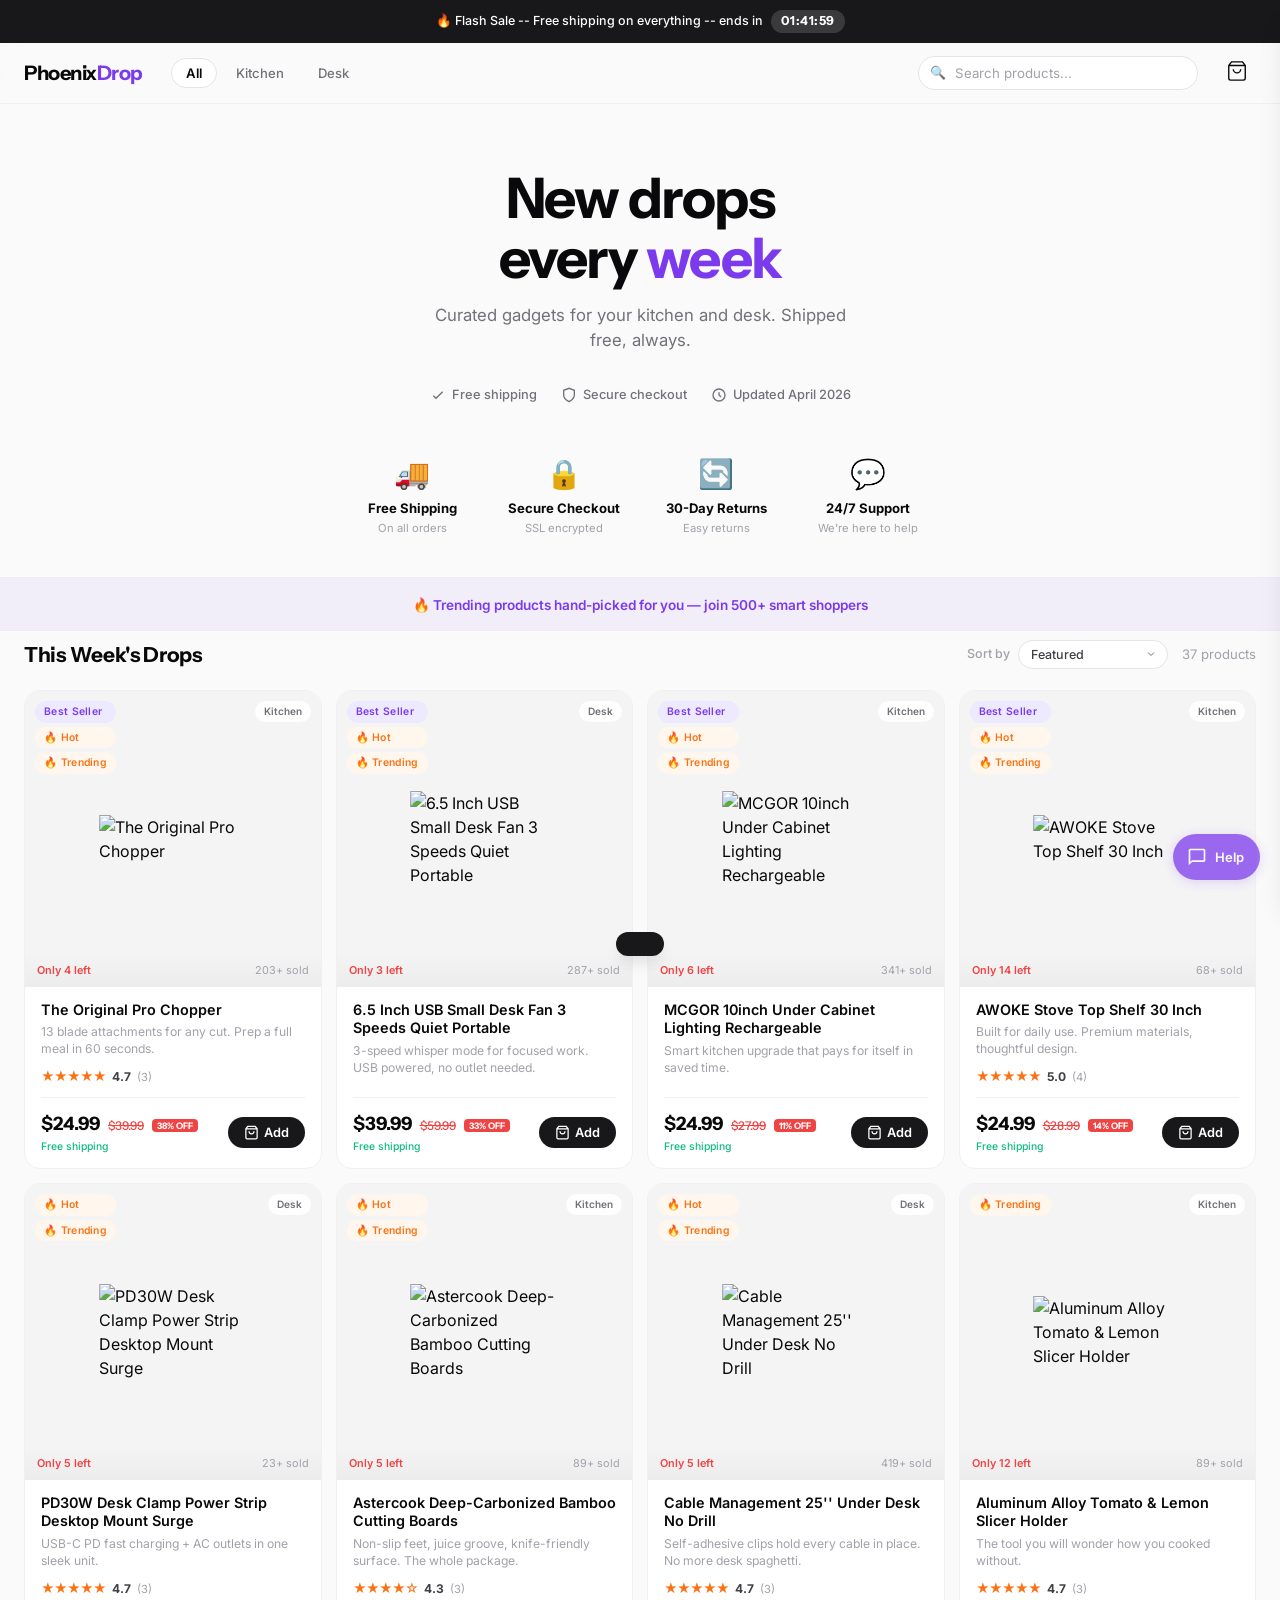
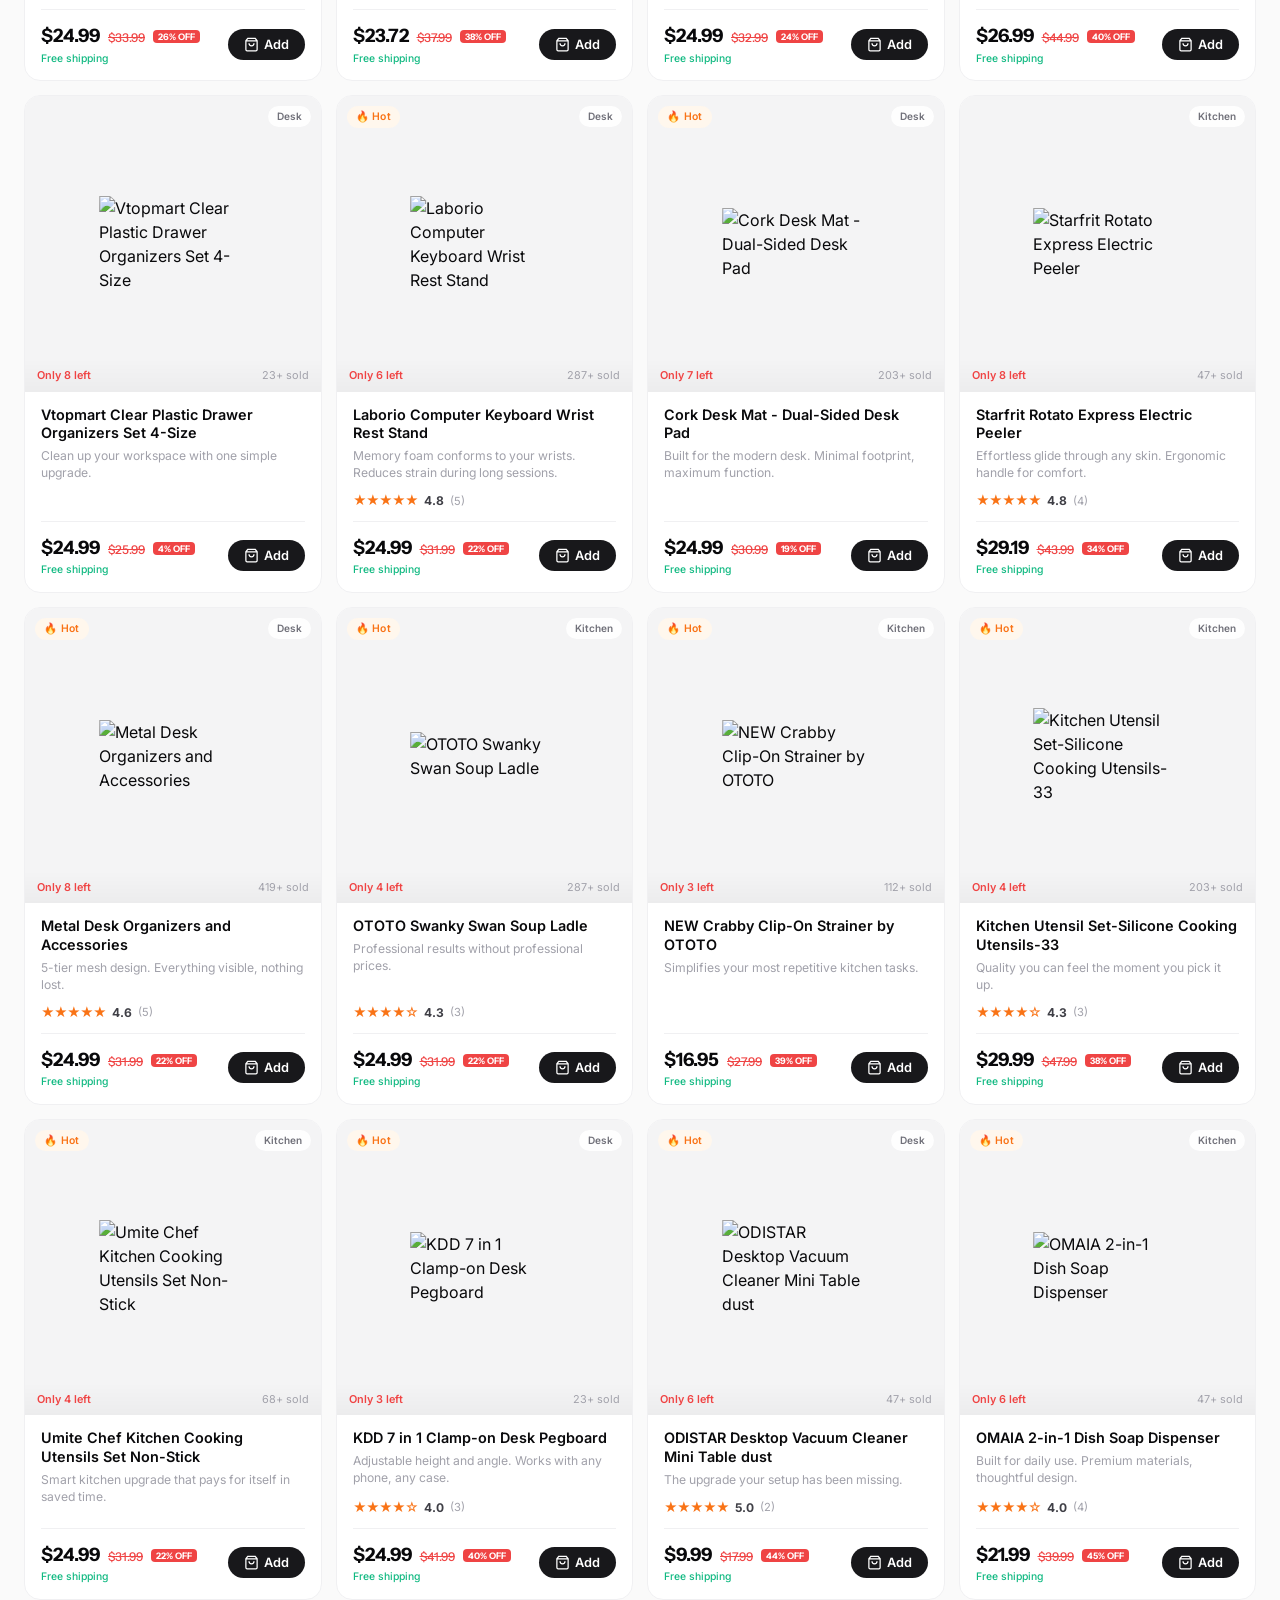
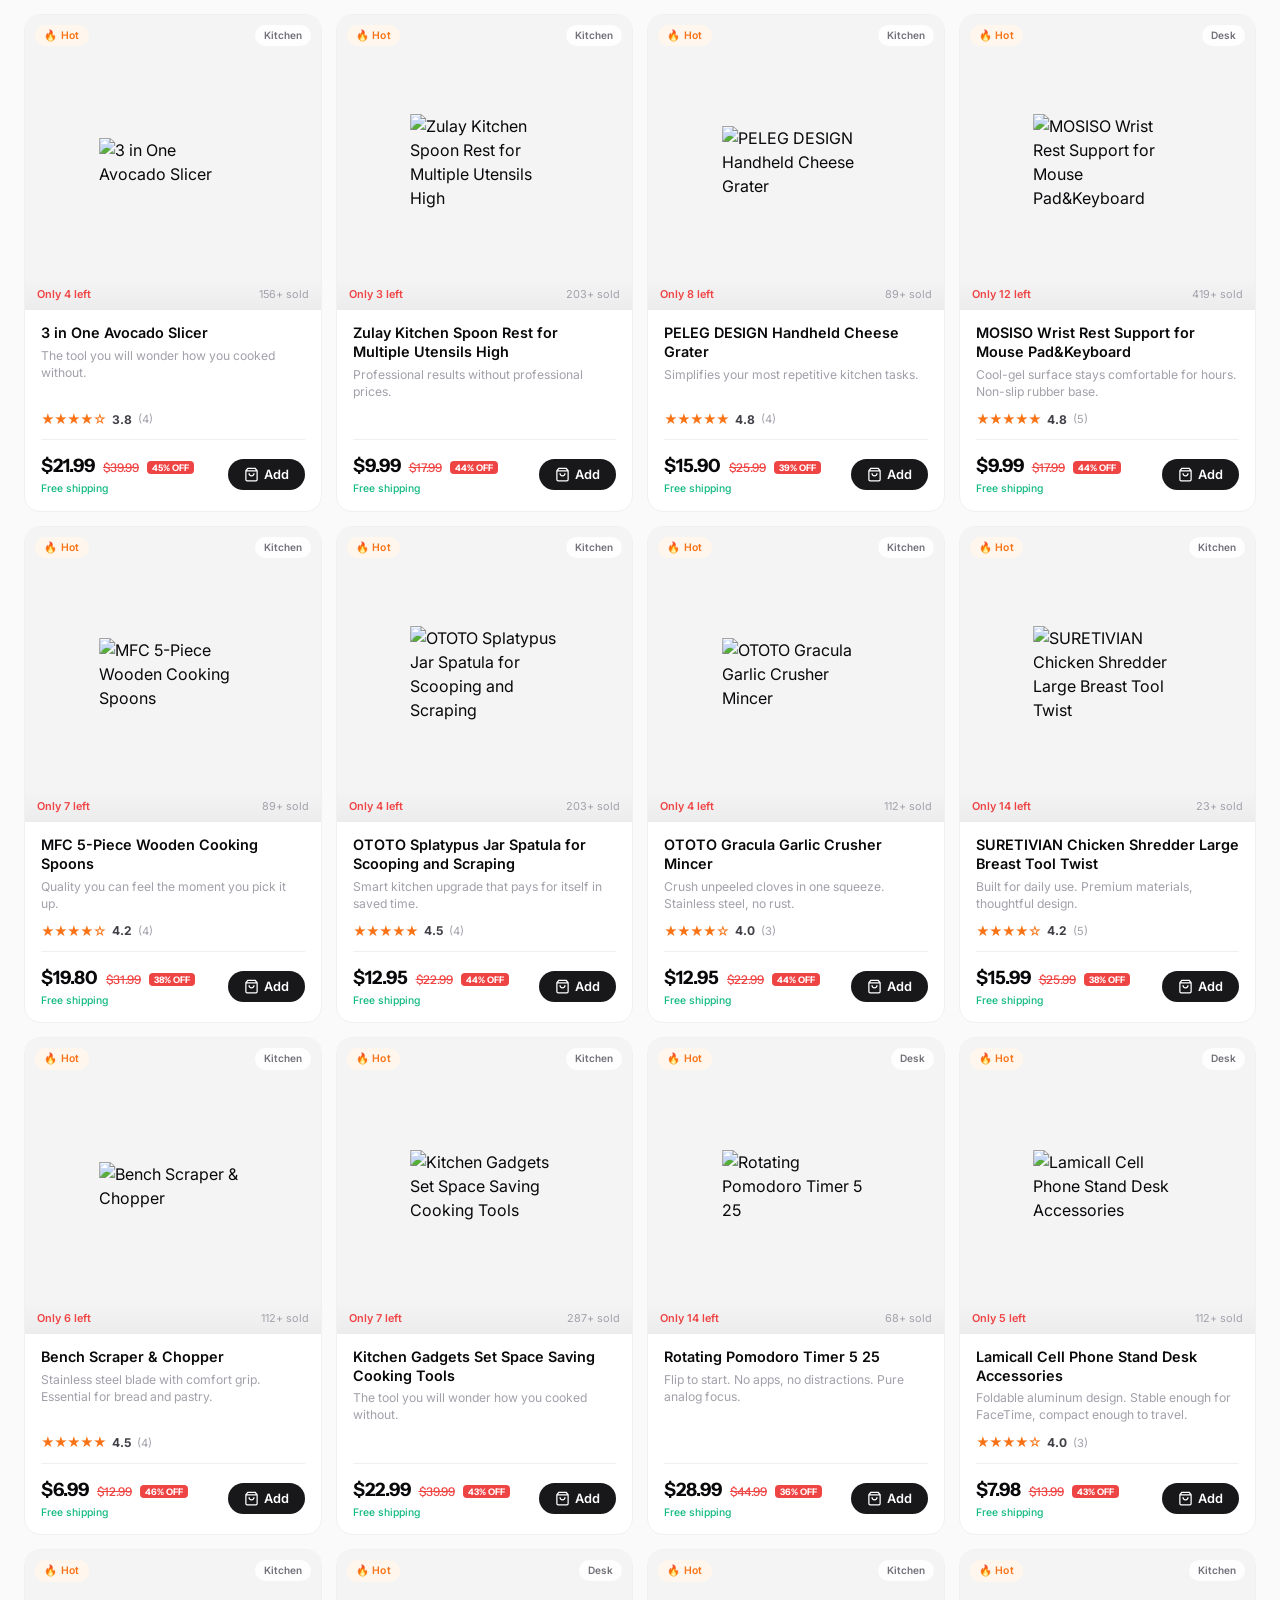
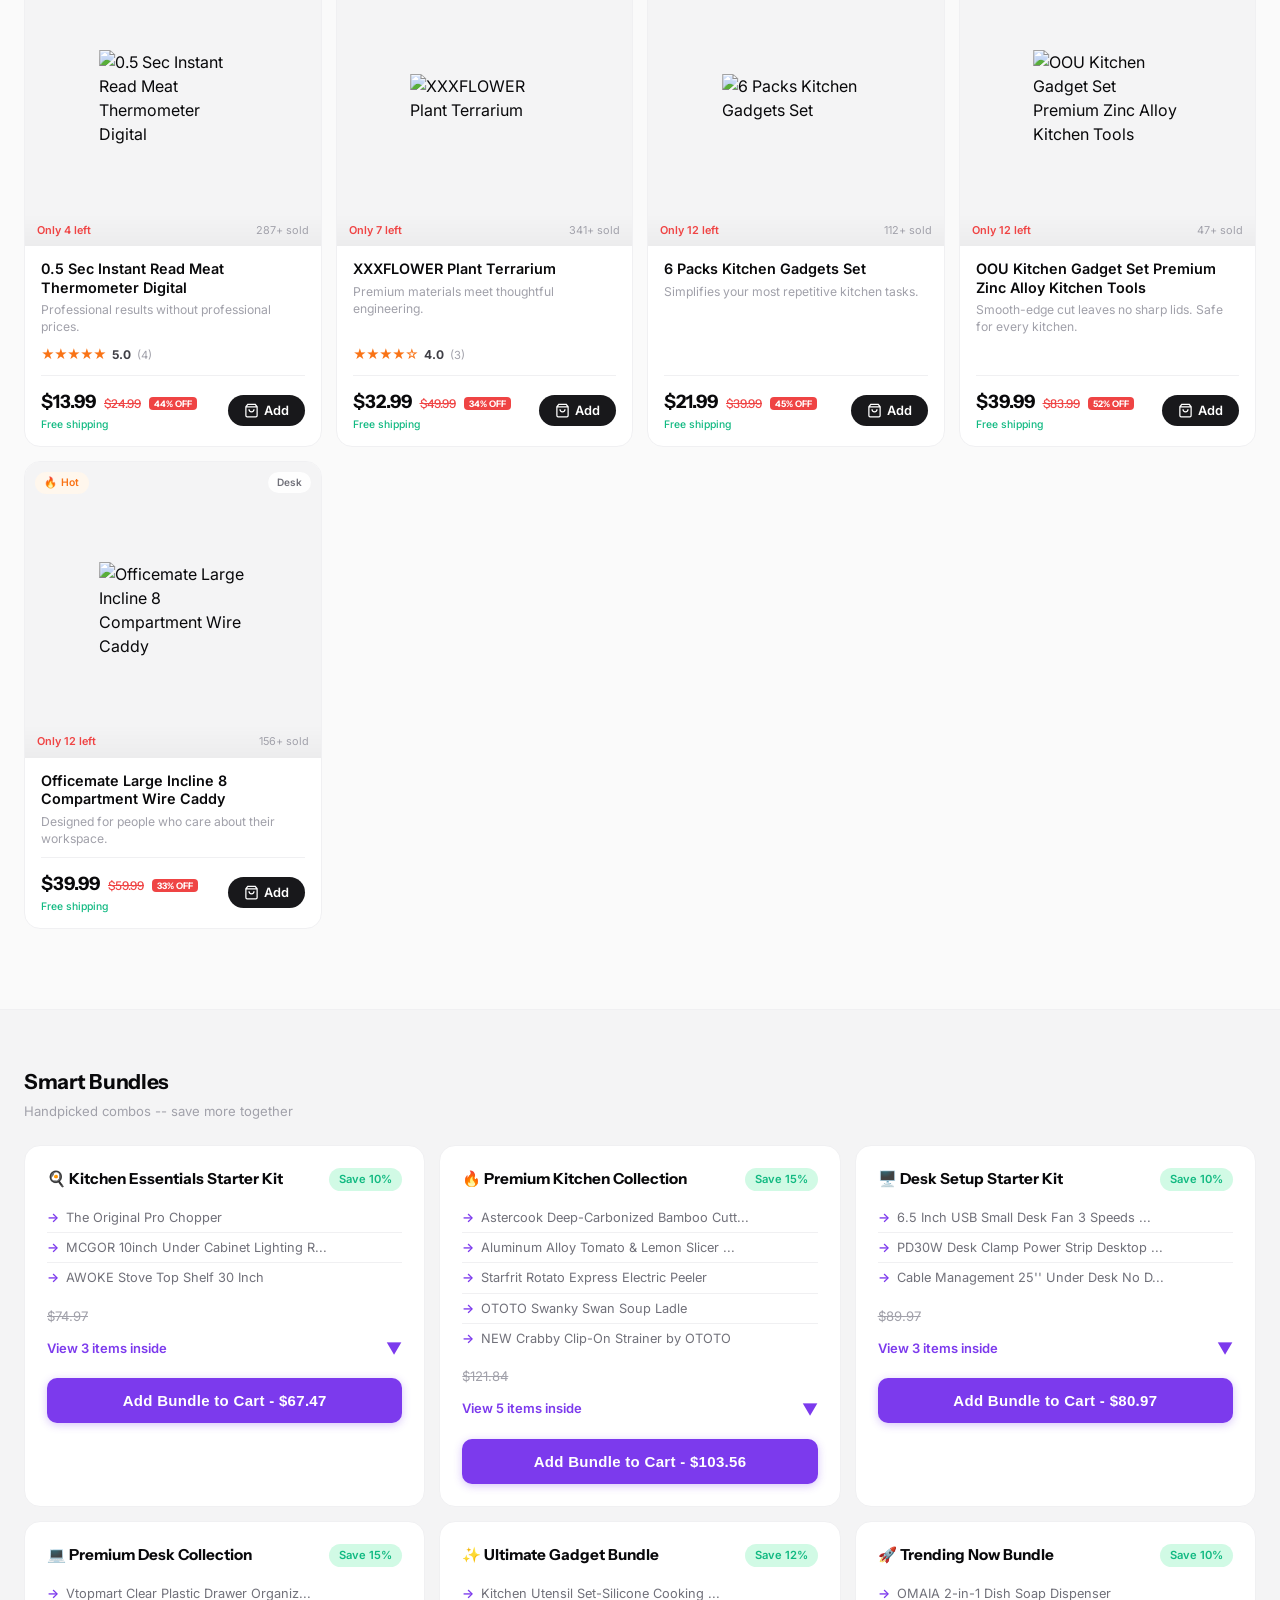
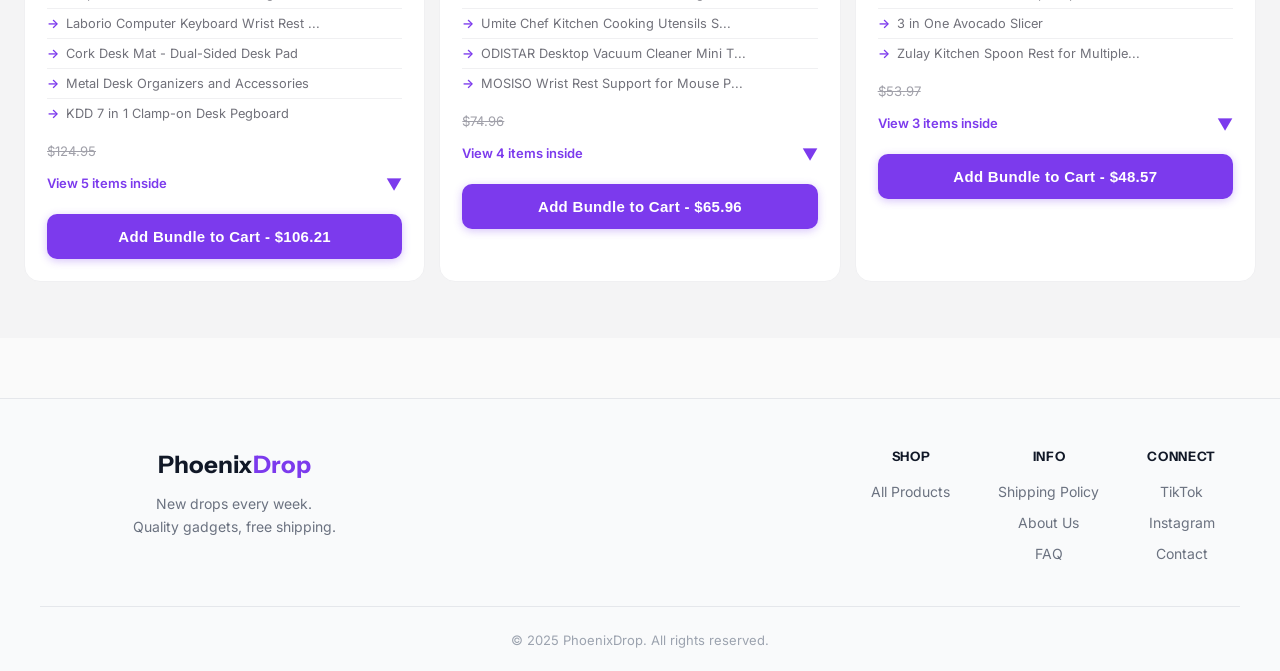
==== commit f138a2d4: "rebuild: auto-deploy" ====
--- a/index.html
+++ b/index.html
@@ -81,14 +81,14 @@
       </div>
     </div>
     <div class="grid">
-    <div class="card" data-niche="kitchen_gadgets" data-name="fullstar the original pro chopper - vegetable chopper and spiralizer, food chopper with container, fruit slicer, kitc..." data-pid="c970de6a" data-price="24.99" data-sold="89" onclick="PD.openProduct('c970de6a')">
+    <div class="card" data-niche="kitchen_gadgets" data-name="fullstar the original pro chopper - vegetable chopper and spiralizer, food chopper with container, fruit slicer, kitc..." data-pid="c970de6a" data-price="24.99" data-sold="203" onclick="PD.openProduct('c970de6a')">
       <div class="card-img">
         <img src="https://m.media-amazon.com/images/I/81GZZyozv-L._AC_UL960_QL65_.jpg" alt="The Original Pro Chopper" loading="lazy">
         <div class="card-labels"><span class="lbl lbl-best">Best Seller</span><span class="lbl lbl-hot">🔥 Hot</span><span class="lbl lbl-trend">🔥 Trending</span></div>
         <span class="card-cat">Kitchen</span>
         <div class="card-fomo">
-          <span class="fomo-stock">Only 3 left</span>
-          <span class="fomo-sold">89+ sold</span>
+          <span class="fomo-stock">Only 4 left</span>
+          <span class="fomo-sold">203+ sold</span>
         </div>
       </div>
       <div class="card-body">
@@ -106,14 +106,14 @@
         </div>
       </div>
     </div>
-    <div class="card" data-niche="desk_gadgets" data-name="sweetfull 6.5 inch usb small desk fan, 3 speeds quiet portable desktop table fan, 360° adjustment personal mini fan f..." data-pid="49be2e76" data-price="39.99" data-sold="508" onclick="PD.openProduct('49be2e76')">
+    <div class="card" data-niche="desk_gadgets" data-name="sweetfull 6.5 inch usb small desk fan, 3 speeds quiet portable desktop table fan, 360° adjustment personal mini fan f..." data-pid="49be2e76" data-price="39.99" data-sold="287" onclick="PD.openProduct('49be2e76')">
       <div class="card-img">
         <img src="https://m.media-amazon.com/images/I/71s4bcH0C7L._AC_UL960_QL65_.jpg" alt="6.5 Inch USB Small Desk Fan 3 Speeds Quiet Portable" loading="lazy">
         <div class="card-labels"><span class="lbl lbl-best">Best Seller</span><span class="lbl lbl-hot">🔥 Hot</span><span class="lbl lbl-trend">🔥 Trending</span></div>
         <span class="card-cat">Desk</span>
         <div class="card-fomo">
-          <span class="fomo-stock">Only 5 left</span>
-          <span class="fomo-sold">508+ sold</span>
+          <span class="fomo-stock">Only 3 left</span>
+          <span class="fomo-sold">287+ sold</span>
         </div>
       </div>
       <div class="card-body">
@@ -131,14 +131,14 @@
         </div>
       </div>
     </div>
-    <div class="card" data-niche="kitchen_gadgets" data-name="mcgor 10inch under cabinet lighting, 2 pack rechargeable motion sensor light indoor, 5 levels dimmable magnetic close..." data-pid="ed672bfe" data-price="24.99" data-sold="112" onclick="PD.openProduct('ed672bfe')">
+    <div class="card" data-niche="kitchen_gadgets" data-name="mcgor 10inch under cabinet lighting, 2 pack rechargeable motion sensor light indoor, 5 levels dimmable magnetic close..." data-pid="ed672bfe" data-price="24.99" data-sold="341" onclick="PD.openProduct('ed672bfe')">
       <div class="card-img">
         <img src="https://m.media-amazon.com/images/I/61x62WLGvNL._AC_UL960_QL65_.jpg" alt="MCGOR 10inch Under Cabinet Lighting Rechargeable" loading="lazy">
         <div class="card-labels"><span class="lbl lbl-best">Best Seller</span><span class="lbl lbl-hot">🔥 Hot</span><span class="lbl lbl-trend">🔥 Trending</span></div>
         <span class="card-cat">Kitchen</span>
         <div class="card-fomo">
           <span class="fomo-stock">Only 6 left</span>
-          <span class="fomo-sold">112+ sold</span>
+          <span class="fomo-sold">341+ sold</span>
         </div>
       </div>
       <div class="card-body">
@@ -156,14 +156,14 @@
         </div>
       </div>
     </div>
-    <div class="card" data-niche="kitchen_gadgets" data-name="awoke stove top shelf 30 inch - silicone material magnetic shelf for stove - 3 functional partitions kitchen spice ra..." data-pid="ec044265" data-price="24.99" data-sold="89" onclick="PD.openProduct('ec044265')">
+    <div class="card" data-niche="kitchen_gadgets" data-name="awoke stove top shelf 30 inch - silicone material magnetic shelf for stove - 3 functional partitions kitchen spice ra..." data-pid="ec044265" data-price="24.99" data-sold="68" onclick="PD.openProduct('ec044265')">
       <div class="card-img">
         <img src="https://m.media-amazon.com/images/I/71zx5Vy8u+L._AC_UL960_QL65_.jpg" alt="AWOKE Stove Top Shelf 30 Inch" loading="lazy">
         <div class="card-labels"><span class="lbl lbl-best">Best Seller</span><span class="lbl lbl-hot">🔥 Hot</span><span class="lbl lbl-trend">🔥 Trending</span></div>
         <span class="card-cat">Kitchen</span>
         <div class="card-fomo">
-          <span class="fomo-stock">Only 12 left</span>
-          <span class="fomo-sold">89+ sold</span>
+          <span class="fomo-stock">Only 14 left</span>
+          <span class="fomo-sold">68+ sold</span>
         </div>
       </div>
       <div class="card-body">
@@ -181,14 +181,14 @@
         </div>
       </div>
     </div>
-    <div class="card" data-niche="desk_gadgets" data-name="pd30w desk clamp power strip, desktop mount surge protector, fast charging station, 5ft extension cord desk edge moun..." data-pid="128c116c" data-price="24.99" data-sold="203" onclick="PD.openProduct('128c116c')">
+    <div class="card" data-niche="desk_gadgets" data-name="pd30w desk clamp power strip, desktop mount surge protector, fast charging station, 5ft extension cord desk edge moun..." data-pid="128c116c" data-price="24.99" data-sold="23" onclick="PD.openProduct('128c116c')">
       <div class="card-img">
         <img src="https://m.media-amazon.com/images/I/51oCgzEjdrL._AC_UL960_QL65_.jpg" alt="PD30W Desk Clamp Power Strip Desktop Mount Surge" loading="lazy">
         <div class="card-labels"><span class="lbl lbl-hot">🔥 Hot</span><span class="lbl lbl-trend">🔥 Trending</span></div>
         <span class="card-cat">Desk</span>
         <div class="card-fomo">
-          <span class="fomo-stock">Only 14 left</span>
-          <span class="fomo-sold">203+ sold</span>
+          <span class="fomo-stock">Only 5 left</span>
+          <span class="fomo-sold">23+ sold</span>
         </div>
       </div>
       <div class="card-body">
@@ -206,14 +206,14 @@
         </div>
       </div>
     </div>
-    <div class="card" data-niche="kitchen_gadgets" data-name="astercook deep-carbonized bamboo cutting boards for kitchen with wood storage stand, reversible charcuterie &amp;amp; cho..." data-pid="3f8592bf" data-price="23.72" data-sold="203" onclick="PD.openProduct('3f8592bf')">
+    <div class="card" data-niche="kitchen_gadgets" data-name="astercook deep-carbonized bamboo cutting boards for kitchen with wood storage stand, reversible charcuterie &amp;amp; cho..." data-pid="3f8592bf" data-price="23.72" data-sold="89" onclick="PD.openProduct('3f8592bf')">
       <div class="card-img">
         <img src="https://m.media-amazon.com/images/I/91xky+JYmZL._AC_UL960_QL65_.jpg" alt="Astercook Deep-Carbonized Bamboo Cutting Boards" loading="lazy">
         <div class="card-labels"><span class="lbl lbl-hot">🔥 Hot</span><span class="lbl lbl-trend">🔥 Trending</span></div>
         <span class="card-cat">Kitchen</span>
         <div class="card-fomo">
-          <span class="fomo-stock">Only 12 left</span>
-          <span class="fomo-sold">203+ sold</span>
+          <span class="fomo-stock">Only 5 left</span>
+          <span class="fomo-sold">89+ sold</span>
         </div>
       </div>
       <div class="card-body">
@@ -231,14 +231,14 @@
         </div>
       </div>
     </div>
-    <div class="card" data-niche="desk_gadgets" data-name="cable management, 25&amp;#x27;&amp;#x27; cable management under desk no drill, metal cord organizer with clamp for standing d..." data-pid="d33193b4" data-price="24.99" data-sold="89" onclick="PD.openProduct('d33193b4')">
+    <div class="card" data-niche="desk_gadgets" data-name="cable management, 25&amp;#x27;&amp;#x27; cable management under desk no drill, metal cord organizer with clamp for standing d..." data-pid="d33193b4" data-price="24.99" data-sold="419" onclick="PD.openProduct('d33193b4')">
       <div class="card-img">
         <img src="https://m.media-amazon.com/images/I/719HqEdBSvL._AC_UL960_QL65_.jpg" alt="Cable Management 25&#x27;&#x27; Under Desk No Drill" loading="lazy">
         <div class="card-labels"><span class="lbl lbl-hot">🔥 Hot</span><span class="lbl lbl-trend">🔥 Trending</span></div>
         <span class="card-cat">Desk</span>
         <div class="card-fomo">
           <span class="fomo-stock">Only 5 left</span>
-          <span class="fomo-sold">89+ sold</span>
+          <span class="fomo-sold">419+ sold</span>
         </div>
       </div>
       <div class="card-body">
@@ -256,14 +256,14 @@
         </div>
       </div>
     </div>
-    <div class="card" data-niche="kitchen_gadgets" data-name="aluminum alloy tomato &amp;amp; lemon slicer holder - manual fruit and onion cutter tool with handle, vegetable cutting t..." data-pid="16f3ce7a" data-price="26.99" data-sold="47" onclick="PD.openProduct('16f3ce7a')">
+    <div class="card" data-niche="kitchen_gadgets" data-name="aluminum alloy tomato &amp;amp; lemon slicer holder - manual fruit and onion cutter tool with handle, vegetable cutting t..." data-pid="16f3ce7a" data-price="26.99" data-sold="89" onclick="PD.openProduct('16f3ce7a')">
       <div class="card-img">
         <img src="https://m.media-amazon.com/images/I/51JuJvRk6DL._AC_UL960_QL65_.jpg" alt="Aluminum Alloy Tomato &amp; Lemon Slicer Holder" loading="lazy">
         <div class="card-labels"><span class="lbl lbl-trend">🔥 Trending</span></div>
         <span class="card-cat">Kitchen</span>
         <div class="card-fomo">
-          <span class="fomo-stock">Only 6 left</span>
-          <span class="fomo-sold">47+ sold</span>
+          <span class="fomo-stock">Only 12 left</span>
+          <span class="fomo-sold">89+ sold</span>
         </div>
       </div>
       <div class="card-body">
@@ -281,14 +281,14 @@
         </div>
       </div>
     </div>
-    <div class="card" data-niche="desk_gadgets" data-name="vtopmart 25 pcs clear plastic drawer organizers set, 4-size versatile bathroom and vanity drawer organizer trays, sto..." data-pid="342180e1" data-price="24.99" data-sold="508" onclick="PD.openProduct('342180e1')">
+    <div class="card" data-niche="desk_gadgets" data-name="vtopmart 25 pcs clear plastic drawer organizers set, 4-size versatile bathroom and vanity drawer organizer trays, sto..." data-pid="342180e1" data-price="24.99" data-sold="23" onclick="PD.openProduct('342180e1')">
       <div class="card-img">
         <img src="https://m.media-amazon.com/images/I/81yj+PUYVxL._AC_UL960_QL65_.jpg" alt="Vtopmart Clear Plastic Drawer Organizers Set 4-Size" loading="lazy">
         <div class="card-labels"></div>
         <span class="card-cat">Desk</span>
         <div class="card-fomo">
-          <span class="fomo-stock">Only 3 left</span>
-          <span class="fomo-sold">508+ sold</span>
+          <span class="fomo-stock">Only 8 left</span>
+          <span class="fomo-sold">23+ sold</span>
         </div>
       </div>
       <div class="card-body">
@@ -306,14 +306,14 @@
         </div>
       </div>
     </div>
-    <div class="card" data-niche="desk_gadgets" data-name="laborio computer keyboard wrist rest stand for desktop, keyboard holder for easy typing with wrist pad for office des..." data-pid="2279fade" data-price="24.99" data-sold="23" onclick="PD.openProduct('2279fade')">
+    <div class="card" data-niche="desk_gadgets" data-name="laborio computer keyboard wrist rest stand for desktop, keyboard holder for easy typing with wrist pad for office des..." data-pid="2279fade" data-price="24.99" data-sold="287" onclick="PD.openProduct('2279fade')">
       <div class="card-img">
         <img src="https://m.media-amazon.com/images/I/61v5t9ncx5L._AC_UL960_QL65_.jpg" alt="Laborio Computer Keyboard Wrist Rest Stand" loading="lazy">
         <div class="card-labels"><span class="lbl lbl-hot">🔥 Hot</span></div>
         <span class="card-cat">Desk</span>
         <div class="card-fomo">
-          <span class="fomo-stock">Only 8 left</span>
-          <span class="fomo-sold">23+ sold</span>
+          <span class="fomo-stock">Only 6 left</span>
+          <span class="fomo-sold">287+ sold</span>
         </div>
       </div>
       <div class="card-body">
@@ -331,14 +331,14 @@
         </div>
       </div>
     </div>
-    <div class="card" data-niche="desk_gadgets" data-name="cork desk mat - dual-sided desk pad for office and home - desk organization and accessories - ideal for large mouse p..." data-pid="a7bd3e1c" data-price="24.99" data-sold="287" onclick="PD.openProduct('a7bd3e1c')">
+    <div class="card" data-niche="desk_gadgets" data-name="cork desk mat - dual-sided desk pad for office and home - desk organization and accessories - ideal for large mouse p..." data-pid="a7bd3e1c" data-price="24.99" data-sold="203" onclick="PD.openProduct('a7bd3e1c')">
       <div class="card-img">
         <img src="https://m.media-amazon.com/images/I/61lECM81c2L._AC_UL960_QL65_.jpg" alt="Cork Desk Mat - Dual-Sided Desk Pad" loading="lazy">
         <div class="card-labels"><span class="lbl lbl-hot">🔥 Hot</span></div>
         <span class="card-cat">Desk</span>
         <div class="card-fomo">
-          <span class="fomo-stock">Only 14 left</span>
-          <span class="fomo-sold">287+ sold</span>
+          <span class="fomo-stock">Only 7 left</span>
+          <span class="fomo-sold">203+ sold</span>
         </div>
       </div>
       <div class="card-body">
@@ -356,14 +356,14 @@
         </div>
       </div>
     </div>
-    <div class="card" data-niche="kitchen_gadgets" data-name="starfrit rotato express electric peeler - 2 spare blades - safe &amp;amp; easy to use - effortlessly peels vegetables and..." data-pid="cdf1ab53" data-price="29.19" data-sold="156" onclick="PD.openProduct('cdf1ab53')">
+    <div class="card" data-niche="kitchen_gadgets" data-name="starfrit rotato express electric peeler - 2 spare blades - safe &amp;amp; easy to use - effortlessly peels vegetables and..." data-pid="cdf1ab53" data-price="29.19" data-sold="47" onclick="PD.openProduct('cdf1ab53')">
       <div class="card-img">
         <img src="https://m.media-amazon.com/images/I/710ejJuESsL._AC_UL960_QL65_.jpg" alt="Starfrit Rotato Express Electric Peeler" loading="lazy">
         <div class="card-labels"></div>
         <span class="card-cat">Kitchen</span>
         <div class="card-fomo">
-          <span class="fomo-stock">Only 11 left</span>
-          <span class="fomo-sold">156+ sold</span>
+          <span class="fomo-stock">Only 8 left</span>
+          <span class="fomo-sold">47+ sold</span>
         </div>
       </div>
       <div class="card-body">
@@ -381,14 +381,14 @@
         </div>
       </div>
     </div>
-    <div class="card" data-niche="desk_gadgets" data-name="metal desk organizers and accessories with file holder – aesthetic black desk accessories for women office setup – de..." data-pid="d7ae3014" data-price="24.99" data-sold="47" onclick="PD.openProduct('d7ae3014')">
+    <div class="card" data-niche="desk_gadgets" data-name="metal desk organizers and accessories with file holder – aesthetic black desk accessories for women office setup – de..." data-pid="d7ae3014" data-price="24.99" data-sold="419" onclick="PD.openProduct('d7ae3014')">
       <div class="card-img">
         <img src="https://m.media-amazon.com/images/I/91Bd5vXWiIL._AC_UL960_QL65_.jpg" alt="Metal Desk Organizers and Accessories" loading="lazy">
         <div class="card-labels"><span class="lbl lbl-hot">🔥 Hot</span></div>
         <span class="card-cat">Desk</span>
         <div class="card-fomo">
-          <span class="fomo-stock">Only 5 left</span>
-          <span class="fomo-sold">47+ sold</span>
+          <span class="fomo-stock">Only 8 left</span>
+          <span class="fomo-sold">419+ sold</span>
         </div>
       </div>
       <div class="card-body">
@@ -406,14 +406,14 @@
         </div>
       </div>
     </div>
-    <div class="card" data-niche="kitchen_gadgets" data-name="ototo swanky swan soup ladle - heat resistant soup ladles - cute kitchen accessories, unique kitchen gifts, fun cooki..." data-pid="1ab88ce2" data-price="24.99" data-sold="23" onclick="PD.openProduct('1ab88ce2')">
+    <div class="card" data-niche="kitchen_gadgets" data-name="ototo swanky swan soup ladle - heat resistant soup ladles - cute kitchen accessories, unique kitchen gifts, fun cooki..." data-pid="1ab88ce2" data-price="24.99" data-sold="287" onclick="PD.openProduct('1ab88ce2')">
       <div class="card-img">
         <img src="https://m.media-amazon.com/images/I/31314hgizlL._AC_UL960_QL65_.jpg" alt="OTOTO Swanky Swan Soup Ladle" loading="lazy">
         <div class="card-labels"><span class="lbl lbl-hot">🔥 Hot</span></div>
         <span class="card-cat">Kitchen</span>
         <div class="card-fomo">
-          <span class="fomo-stock">Only 8 left</span>
-          <span class="fomo-sold">23+ sold</span>
+          <span class="fomo-stock">Only 4 left</span>
+          <span class="fomo-sold">287+ sold</span>
         </div>
       </div>
       <div class="card-body">
@@ -431,14 +431,14 @@
         </div>
       </div>
     </div>
-    <div class="card" data-niche="kitchen_gadgets" data-name="new crabby clip-on strainer by ototo - silicone and stainless steel pasta strainer, funny gifts, cute kitchen accesso..." data-pid="dcf380ea" data-price="16.95" data-sold="508" onclick="PD.openProduct('dcf380ea')">
+    <div class="card" data-niche="kitchen_gadgets" data-name="new crabby clip-on strainer by ototo - silicone and stainless steel pasta strainer, funny gifts, cute kitchen accesso..." data-pid="dcf380ea" data-price="16.95" data-sold="112" onclick="PD.openProduct('dcf380ea')">
       <div class="card-img">
         <img src="https://m.media-amazon.com/images/I/71AV-63wPjL._AC_UL960_QL65_.jpg" alt="NEW Crabby Clip-On Strainer by OTOTO" loading="lazy">
         <div class="card-labels"><span class="lbl lbl-hot">🔥 Hot</span></div>
         <span class="card-cat">Kitchen</span>
         <div class="card-fomo">
-          <span class="fomo-stock">Only 11 left</span>
-          <span class="fomo-sold">508+ sold</span>
+          <span class="fomo-stock">Only 3 left</span>
+          <span class="fomo-sold">112+ sold</span>
         </div>
       </div>
       <div class="card-body">
@@ -456,14 +456,14 @@
         </div>
       </div>
     </div>
-    <div class="card" data-niche="kitchen_gadgets" data-name="kitchen utensil set-silicone cooking utensils-33 kitchen gadgets &amp;amp; spoons for nonstick cookware-silicone and stai..." data-pid="c32fc230" data-price="29.99" data-sold="23" onclick="PD.openProduct('c32fc230')">
+    <div class="card" data-niche="kitchen_gadgets" data-name="kitchen utensil set-silicone cooking utensils-33 kitchen gadgets &amp;amp; spoons for nonstick cookware-silicone and stai..." data-pid="c32fc230" data-price="29.99" data-sold="203" onclick="PD.openProduct('c32fc230')">
       <div class="card-img">
         <img src="https://m.media-amazon.com/images/I/71J6P8L6ORL._AC_UL960_QL65_.jpg" alt="Kitchen Utensil Set-Silicone Cooking Utensils-33" loading="lazy">
         <div class="card-labels"><span class="lbl lbl-hot">🔥 Hot</span></div>
         <span class="card-cat">Kitchen</span>
         <div class="card-fomo">
-          <span class="fomo-stock">Only 6 left</span>
-          <span class="fomo-sold">23+ sold</span>
+          <span class="fomo-stock">Only 4 left</span>
+          <span class="fomo-sold">203+ sold</span>
         </div>
       </div>
       <div class="card-body">
@@ -481,14 +481,14 @@
         </div>
       </div>
     </div>
-    <div class="card" data-niche="kitchen_gadgets" data-name="umite chef kitchen cooking utensils set, 33 pcs non-stick silicone cooking kitchen utensils spatula set with holder, ..." data-pid="eac42529" data-price="24.99" data-sold="156" onclick="PD.openProduct('eac42529')">
+    <div class="card" data-niche="kitchen_gadgets" data-name="umite chef kitchen cooking utensils set, 33 pcs non-stick silicone cooking kitchen utensils spatula set with holder, ..." data-pid="eac42529" data-price="24.99" data-sold="68" onclick="PD.openProduct('eac42529')">
       <div class="card-img">
         <img src="https://m.media-amazon.com/images/I/615CbF7dxCL._AC_UL960_QL65_.jpg" alt="Umite Chef Kitchen Cooking Utensils Set Non-Stick" loading="lazy">
         <div class="card-labels"><span class="lbl lbl-hot">🔥 Hot</span></div>
         <span class="card-cat">Kitchen</span>
         <div class="card-fomo">
-          <span class="fomo-stock">Only 14 left</span>
-          <span class="fomo-sold">156+ sold</span>
+          <span class="fomo-stock">Only 4 left</span>
+          <span class="fomo-sold">68+ sold</span>
         </div>
       </div>
       <div class="card-body">
@@ -506,14 +506,14 @@
         </div>
       </div>
     </div>
-    <div class="card" data-niche="desk_gadgets" data-name="kdd 7 in 1 clamp-on desk pegboard - no drill desk side storage with phone stand/pen holder/storage box/headset &amp;amp; ..." data-pid="e8857542" data-price="24.99" data-sold="419" onclick="PD.openProduct('e8857542')">
+    <div class="card" data-niche="desk_gadgets" data-name="kdd 7 in 1 clamp-on desk pegboard - no drill desk side storage with phone stand/pen holder/storage box/headset &amp;amp; ..." data-pid="e8857542" data-price="24.99" data-sold="23" onclick="PD.openProduct('e8857542')">
       <div class="card-img">
         <img src="https://m.media-amazon.com/images/I/719oiaHs4GL._AC_UL960_QL65_.jpg" alt="KDD 7 in 1 Clamp-on Desk Pegboard" loading="lazy">
         <div class="card-labels"><span class="lbl lbl-hot">🔥 Hot</span></div>
         <span class="card-cat">Desk</span>
         <div class="card-fomo">
-          <span class="fomo-stock">Only 8 left</span>
-          <span class="fomo-sold">419+ sold</span>
+          <span class="fomo-stock">Only 3 left</span>
+          <span class="fomo-sold">23+ sold</span>
         </div>
       </div>
       <div class="card-body">
@@ -531,14 +531,14 @@
         </div>
       </div>
     </div>
-    <div class="card" data-niche="desk_gadgets" data-name="odistar desktop vacuum cleaner, mini table dust sweeper energy saving,high endurance up to 90 mins,cordless&amp;amp;360º ..." data-pid="18c4ca9f" data-price="9.99" data-sold="508" onclick="PD.openProduct('18c4ca9f')">
+    <div class="card" data-niche="desk_gadgets" data-name="odistar desktop vacuum cleaner, mini table dust sweeper energy saving,high endurance up to 90 mins,cordless&amp;amp;360º ..." data-pid="18c4ca9f" data-price="9.99" data-sold="47" onclick="PD.openProduct('18c4ca9f')">
       <div class="card-img">
         <img src="https://m.media-amazon.com/images/I/51bbbt-YaEL._AC_UL960_QL65_.jpg" alt="ODISTAR Desktop Vacuum Cleaner Mini Table dust" loading="lazy">
         <div class="card-labels"><span class="lbl lbl-hot">🔥 Hot</span></div>
         <span class="card-cat">Desk</span>
         <div class="card-fomo">
-          <span class="fomo-stock">Only 8 left</span>
-          <span class="fomo-sold">508+ sold</span>
+          <span class="fomo-stock">Only 6 left</span>
+          <span class="fomo-sold">47+ sold</span>
         </div>
       </div>
       <div class="card-body">
@@ -556,14 +556,14 @@
         </div>
       </div>
     </div>
-    <div class="card" data-niche="kitchen_gadgets" data-name="omaia 2-in-1 dish soap dispenser with sponge holder - smart kitchen gadget - sink countertop organizer" data-pid="b39cc67c" data-price="21.99" data-sold="23" onclick="PD.openProduct('b39cc67c')">
+    <div class="card" data-niche="kitchen_gadgets" data-name="omaia 2-in-1 dish soap dispenser with sponge holder - smart kitchen gadget - sink countertop organizer" data-pid="b39cc67c" data-price="21.99" data-sold="47" onclick="PD.openProduct('b39cc67c')">
       <div class="card-img">
         <img src="https://m.media-amazon.com/images/I/8131tWdYFfL._AC_UL960_QL65_.jpg" alt="OMAIA 2-in-1 Dish Soap Dispenser" loading="lazy">
         <div class="card-labels"><span class="lbl lbl-hot">🔥 Hot</span></div>
         <span class="card-cat">Kitchen</span>
         <div class="card-fomo">
-          <span class="fomo-stock">Only 7 left</span>
-          <span class="fomo-sold">23+ sold</span>
+          <span class="fomo-stock">Only 6 left</span>
+          <span class="fomo-sold">47+ sold</span>
         </div>
       </div>
       <div class="card-body">
@@ -581,14 +581,14 @@
         </div>
       </div>
     </div>
-    <div class="card" data-niche="kitchen_gadgets" data-name="3 in one avocado slicer with food grade bpa free plastic and stainless-steel pitter - multipurpose ergonomic kitchen ..." data-pid="f35d2464" data-price="21.99" data-sold="112" onclick="PD.openProduct('f35d2464')">
+    <div class="card" data-niche="kitchen_gadgets" data-name="3 in one avocado slicer with food grade bpa free plastic and stainless-steel pitter - multipurpose ergonomic kitchen ..." data-pid="f35d2464" data-price="21.99" data-sold="156" onclick="PD.openProduct('f35d2464')">
       <div class="card-img">
         <img src="https://m.media-amazon.com/images/I/51fqaXTRe+L._AC_SL1500_.jpg" alt="3 in One Avocado Slicer" loading="lazy">
         <div class="card-labels"><span class="lbl lbl-hot">🔥 Hot</span></div>
         <span class="card-cat">Kitchen</span>
         <div class="card-fomo">
           <span class="fomo-stock">Only 4 left</span>
-          <span class="fomo-sold">112+ sold</span>
+          <span class="fomo-sold">156+ sold</span>
         </div>
       </div>
       <div class="card-body">
@@ -606,14 +606,14 @@
         </div>
       </div>
     </div>
-    <div class="card" data-niche="kitchen_gadgets" data-name="zulay kitchen spoon rest for multiple utensils high heat-resistant silicone drip pad, bpa-free spoon holder for stove..." data-pid="26d100bd" data-price="9.99" data-sold="47" onclick="PD.openProduct('26d100bd')">
+    <div class="card" data-niche="kitchen_gadgets" data-name="zulay kitchen spoon rest for multiple utensils high heat-resistant silicone drip pad, bpa-free spoon holder for stove..." data-pid="26d100bd" data-price="9.99" data-sold="203" onclick="PD.openProduct('26d100bd')">
       <div class="card-img">
         <img src="https://m.media-amazon.com/images/I/71wvVLKByeL._AC_UL960_QL65_.jpg" alt="Zulay Kitchen Spoon Rest for Multiple Utensils High" loading="lazy">
         <div class="card-labels"><span class="lbl lbl-hot">🔥 Hot</span></div>
         <span class="card-cat">Kitchen</span>
         <div class="card-fomo">
-          <span class="fomo-stock">Only 14 left</span>
-          <span class="fomo-sold">47+ sold</span>
+          <span class="fomo-stock">Only 3 left</span>
+          <span class="fomo-sold">203+ sold</span>
         </div>
       </div>
       <div class="card-body">
@@ -631,14 +631,14 @@
         </div>
       </div>
     </div>
-    <div class="card" data-niche="kitchen_gadgets" data-name="peleg design handheld cheese grater | mini cheese grater durable rust-proof metal sword-shaped, for cheese, chocolate..." data-pid="07ae64f7" data-price="15.90" data-sold="47" onclick="PD.openProduct('07ae64f7')">
+    <div class="card" data-niche="kitchen_gadgets" data-name="peleg design handheld cheese grater | mini cheese grater durable rust-proof metal sword-shaped, for cheese, chocolate..." data-pid="07ae64f7" data-price="15.90" data-sold="89" onclick="PD.openProduct('07ae64f7')">
       <div class="card-img">
         <img src="https://m.media-amazon.com/images/I/81isqPahIEL._AC_UL960_QL65_.jpg" alt="PELEG DESIGN Handheld Cheese Grater" loading="lazy">
         <div class="card-labels"><span class="lbl lbl-hot">🔥 Hot</span></div>
         <span class="card-cat">Kitchen</span>
         <div class="card-fomo">
-          <span class="fomo-stock">Only 12 left</span>
-          <span class="fomo-sold">47+ sold</span>
+          <span class="fomo-stock">Only 8 left</span>
+          <span class="fomo-sold">89+ sold</span>
         </div>
       </div>
       <div class="card-body">
@@ -656,14 +656,14 @@
         </div>
       </div>
     </div>
-    <div class="card" data-niche="desk_gadgets" data-name="mosiso wrist rest support for mouse pad&amp;amp;keyboard set, circle curved ergonomic mousepad&amp;amp;coaster non-slip base ..." data-pid="56b15778" data-price="9.99" data-sold="89" onclick="PD.openProduct('56b15778')">
+    <div class="card" data-niche="desk_gadgets" data-name="mosiso wrist rest support for mouse pad&amp;amp;keyboard set, circle curved ergonomic mousepad&amp;amp;coaster non-slip base ..." data-pid="56b15778" data-price="9.99" data-sold="419" onclick="PD.openProduct('56b15778')">
       <div class="card-img">
         <img src="https://m.media-amazon.com/images/I/515G2Wi323L._AC_UL960_QL65_.jpg" alt="MOSISO Wrist Rest Support for Mouse Pad&amp;Keyboard" loading="lazy">
         <div class="card-labels"><span class="lbl lbl-hot">🔥 Hot</span></div>
         <span class="card-cat">Desk</span>
         <div class="card-fomo">
-          <span class="fomo-stock">Only 7 left</span>
-          <span class="fomo-sold">89+ sold</span>
+          <span class="fomo-stock">Only 12 left</span>
+          <span class="fomo-sold">419+ sold</span>
         </div>
       </div>
       <div class="card-body">
@@ -681,14 +681,14 @@
         </div>
       </div>
     </div>
-    <div class="card" data-niche="kitchen_gadgets" data-name="mfc 5-piece wooden cooking spoons - kitchen set from natural cherry wood - wooden spoons for cooking - funny utensil ..." data-pid="02fd99c1" data-price="19.80" data-sold="156" onclick="PD.openProduct('02fd99c1')">
+    <div class="card" data-niche="kitchen_gadgets" data-name="mfc 5-piece wooden cooking spoons - kitchen set from natural cherry wood - wooden spoons for cooking - funny utensil ..." data-pid="02fd99c1" data-price="19.80" data-sold="89" onclick="PD.openProduct('02fd99c1')">
       <div class="card-img">
         <img src="https://m.media-amazon.com/images/I/81VJeOdkeYS._AC_UL960_QL65_.jpg" alt="MFC 5-Piece Wooden Cooking Spoons" loading="lazy">
         <div class="card-labels"><span class="lbl lbl-hot">🔥 Hot</span></div>
         <span class="card-cat">Kitchen</span>
         <div class="card-fomo">
-          <span class="fomo-stock">Only 11 left</span>
-          <span class="fomo-sold">156+ sold</span>
+          <span class="fomo-stock">Only 7 left</span>
+          <span class="fomo-sold">89+ sold</span>
         </div>
       </div>
       <div class="card-body">
@@ -706,14 +706,14 @@
         </div>
       </div>
     </div>
-    <div class="card" data-niche="kitchen_gadgets" data-name="ototo splatypus jar spatula for scooping and scraping - unique fun cooking kitchen gadgets for foodies - bpa-free &amp;am..." data-pid="e7027463" data-price="12.95" data-sold="47" onclick="PD.openProduct('e7027463')">
+    <div class="card" data-niche="kitchen_gadgets" data-name="ototo splatypus jar spatula for scooping and scraping - unique fun cooking kitchen gadgets for foodies - bpa-free &amp;am..." data-pid="e7027463" data-price="12.95" data-sold="203" onclick="PD.openProduct('e7027463')">
       <div class="card-img">
         <img src="https://m.media-amazon.com/images/I/61kSyC6HXDL._AC_UL960_QL65_.jpg" alt="OTOTO Splatypus Jar Spatula for Scooping and Scraping" loading="lazy">
         <div class="card-labels"><span class="lbl lbl-hot">🔥 Hot</span></div>
         <span class="card-cat">Kitchen</span>
         <div class="card-fomo">
-          <span class="fomo-stock">Only 8 left</span>
-          <span class="fomo-sold">47+ sold</span>
+          <span class="fomo-stock">Only 4 left</span>
+          <span class="fomo-sold">203+ sold</span>
         </div>
       </div>
       <div class="card-body">
@@ -731,14 +731,14 @@
         </div>
       </div>
     </div>
-    <div class="card" data-niche="kitchen_gadgets" data-name="ototo gracula garlic crusher, garlic mincer, also for ginger, nuts, chili, herbs - twist top mincer &amp;amp; easy squeez..." data-pid="d1fdb559" data-price="12.95" data-sold="508" onclick="PD.openProduct('d1fdb559')">
+    <div class="card" data-niche="kitchen_gadgets" data-name="ototo gracula garlic crusher, garlic mincer, also for ginger, nuts, chili, herbs - twist top mincer &amp;amp; easy squeez..." data-pid="d1fdb559" data-price="12.95" data-sold="112" onclick="PD.openProduct('d1fdb559')">
       <div class="card-img">
         <img src="https://m.media-amazon.com/images/I/71HqXf8PfIL._AC_UL960_QL65_.jpg" alt="OTOTO Gracula Garlic Crusher Mincer" loading="lazy">
         <div class="card-labels"><span class="lbl lbl-hot">🔥 Hot</span></div>
         <span class="card-cat">Kitchen</span>
         <div class="card-fomo">
-          <span class="fomo-stock">Only 14 left</span>
-          <span class="fomo-sold">508+ sold</span>
+          <span class="fomo-stock">Only 4 left</span>
+          <span class="fomo-sold">112+ sold</span>
         </div>
       </div>
       <div class="card-body">
@@ -756,14 +756,14 @@
         </div>
       </div>
     </div>
-    <div class="card" data-niche="kitchen_gadgets" data-name="suretivian chicken shredder large chicken breast shredder tool twist with brush&amp;amp;fork, visible meat shredder machi..." data-pid="deecfd78" data-price="15.99" data-sold="89" onclick="PD.openProduct('deecfd78')">
+    <div class="card" data-niche="kitchen_gadgets" data-name="suretivian chicken shredder large chicken breast shredder tool twist with brush&amp;amp;fork, visible meat shredder machi..." data-pid="deecfd78" data-price="15.99" data-sold="23" onclick="PD.openProduct('deecfd78')">
       <div class="card-img">
         <img src="https://m.media-amazon.com/images/I/71d6vBNDknL._AC_UL960_QL65_.jpg" alt="SURETIVIAN Chicken Shredder Large Breast Tool Twist" loading="lazy">
         <div class="card-labels"><span class="lbl lbl-hot">🔥 Hot</span></div>
         <span class="card-cat">Kitchen</span>
         <div class="card-fomo">
-          <span class="fomo-stock">Only 11 left</span>
-          <span class="fomo-sold">89+ sold</span>
+          <span class="fomo-stock">Only 14 left</span>
+          <span class="fomo-sold">23+ sold</span>
         </div>
       </div>
       <div class="card-body">
@@ -781,14 +781,14 @@
         </div>
       </div>
     </div>
-    <div class="card" data-niche="kitchen_gadgets" data-name="alltop bench scraper &amp;amp; chopper for kitchen - ideal baking essential utensil,stainless steel pastry/dough/food cut..." data-pid="d00f4705" data-price="6.99" data-sold="156" onclick="PD.openProduct('d00f4705')">
+    <div class="card" data-niche="kitchen_gadgets" data-name="alltop bench scraper &amp;amp; chopper for kitchen - ideal baking essential utensil,stainless steel pastry/dough/food cut..." data-pid="d00f4705" data-price="6.99" data-sold="112" onclick="PD.openProduct('d00f4705')">
       <div class="card-img">
         <img src="https://m.media-amazon.com/images/I/51GRGFJDSkL._AC_UL960_QL65_.jpg" alt="Bench Scraper &amp; Chopper" loading="lazy">
         <div class="card-labels"><span class="lbl lbl-hot">🔥 Hot</span></div>
         <span class="card-cat">Kitchen</span>
         <div class="card-fomo">
-          <span class="fomo-stock">Only 4 left</span>
-          <span class="fomo-sold">156+ sold</span>
+          <span class="fomo-stock">Only 6 left</span>
+          <span class="fomo-sold">112+ sold</span>
         </div>
       </div>
       <div class="card-body">
@@ -806,14 +806,14 @@
         </div>
       </div>
     </div>
-    <div class="card" data-niche="kitchen_gadgets" data-name="kitchen gadgets set 5 pieces, space saving cooking tools kitchen accessories-garlic/ginger grinder, cheese grater, ve..." data-pid="f6b77487" data-price="22.99" data-sold="419" onclick="PD.openProduct('f6b77487')">
+    <div class="card" data-niche="kitchen_gadgets" data-name="kitchen gadgets set 5 pieces, space saving cooking tools kitchen accessories-garlic/ginger grinder, cheese grater, ve..." data-pid="f6b77487" data-price="22.99" data-sold="287" onclick="PD.openProduct('f6b77487')">
       <div class="card-img">
         <img src="https://m.media-amazon.com/images/I/41dpw2lxe5L._AC_UL960_QL65_.jpg" alt="Kitchen Gadgets Set Space Saving Cooking Tools" loading="lazy">
         <div class="card-labels"><span class="lbl lbl-hot">🔥 Hot</span></div>
         <span class="card-cat">Kitchen</span>
         <div class="card-fomo">
-          <span class="fomo-stock">Only 11 left</span>
-          <span class="fomo-sold">419+ sold</span>
+          <span class="fomo-stock">Only 7 left</span>
+          <span class="fomo-sold">287+ sold</span>
         </div>
       </div>
       <div class="card-body">
@@ -831,14 +831,14 @@
         </div>
       </div>
     </div>
-    <div class="card" data-niche="desk_gadgets" data-name="rotating pomodoro timer 5, 25, 10 50 minutes preset, desk productivity flip timer, adhd tool cube countdown stopwatch..." data-pid="28a23670" data-price="28.99" data-sold="203" onclick="PD.openProduct('28a23670')">
+    <div class="card" data-niche="desk_gadgets" data-name="rotating pomodoro timer 5, 25, 10 50 minutes preset, desk productivity flip timer, adhd tool cube countdown stopwatch..." data-pid="28a23670" data-price="28.99" data-sold="68" onclick="PD.openProduct('28a23670')">
       <div class="card-img">
         <img src="https://m.media-amazon.com/images/I/61ROjRaowcL._AC_UL960_QL65_.jpg" alt="Rotating Pomodoro Timer 5 25" loading="lazy">
         <div class="card-labels"><span class="lbl lbl-hot">🔥 Hot</span></div>
         <span class="card-cat">Desk</span>
         <div class="card-fomo">
-          <span class="fomo-stock">Only 5 left</span>
-          <span class="fomo-sold">203+ sold</span>
+          <span class="fomo-stock">Only 14 left</span>
+          <span class="fomo-sold">68+ sold</span>
         </div>
       </div>
       <div class="card-body">
@@ -856,14 +856,14 @@
         </div>
       </div>
     </div>
-    <div class="card" data-niche="desk_gadgets" data-name="lamicall cell phone stand, desk accessories - clear office cell phone holder, acrylic phone stand, desktop, acrylic o..." data-pid="53a0ec59" data-price="7.98" data-sold="68" onclick="PD.openProduct('53a0ec59')">
+    <div class="card" data-niche="desk_gadgets" data-name="lamicall cell phone stand, desk accessories - clear office cell phone holder, acrylic phone stand, desktop, acrylic o..." data-pid="53a0ec59" data-price="7.98" data-sold="112" onclick="PD.openProduct('53a0ec59')">
       <div class="card-img">
         <img src="https://m.media-amazon.com/images/I/61cqKUkBTKL._AC_UL960_QL65_.jpg" alt="Lamicall Cell Phone Stand Desk Accessories" loading="lazy">
         <div class="card-labels"><span class="lbl lbl-hot">🔥 Hot</span></div>
         <span class="card-cat">Desk</span>
         <div class="card-fomo">
-          <span class="fomo-stock">Only 6 left</span>
-          <span class="fomo-sold">68+ sold</span>
+          <span class="fomo-stock">Only 5 left</span>
+          <span class="fomo-sold">112+ sold</span>
         </div>
       </div>
       <div class="card-body">
@@ -881,14 +881,14 @@
         </div>
       </div>
     </div>
-    <div class="card" data-niche="kitchen_gadgets" data-name="0.5 sec instant read meat thermometer digital with ±0.5℉ precision, food thermometer for cooking kitchen gadgets, ove..." data-pid="4ffda95b" data-price="13.99" data-sold="23" onclick="PD.openProduct('4ffda95b')">
+    <div class="card" data-niche="kitchen_gadgets" data-name="0.5 sec instant read meat thermometer digital with ±0.5℉ precision, food thermometer for cooking kitchen gadgets, ove..." data-pid="4ffda95b" data-price="13.99" data-sold="287" onclick="PD.openProduct('4ffda95b')">
       <div class="card-img">
         <img src="https://m.media-amazon.com/images/I/61is4F1PDOL._AC_UL960_QL65_.jpg" alt="0.5 Sec Instant Read Meat Thermometer Digital" loading="lazy">
         <div class="card-labels"><span class="lbl lbl-hot">🔥 Hot</span></div>
         <span class="card-cat">Kitchen</span>
         <div class="card-fomo">
-          <span class="fomo-stock">Only 14 left</span>
-          <span class="fomo-sold">23+ sold</span>
+          <span class="fomo-stock">Only 4 left</span>
+          <span class="fomo-sold">287+ sold</span>
         </div>
       </div>
       <div class="card-body">
@@ -906,14 +906,14 @@
         </div>
       </div>
     </div>
-    <div class="card" data-niche="desk_gadgets" data-name="xxxflower plant terrarium with wooden stand, air planter bulb glass vase metal swivel holder retro tabletop for hydro..." data-pid="71c7fb24" data-price="32.99" data-sold="156" onclick="PD.openProduct('71c7fb24')">
+    <div class="card" data-niche="desk_gadgets" data-name="xxxflower plant terrarium with wooden stand, air planter bulb glass vase metal swivel holder retro tabletop for hydro..." data-pid="71c7fb24" data-price="32.99" data-sold="341" onclick="PD.openProduct('71c7fb24')">
       <div class="card-img">
         <img src="https://m.media-amazon.com/images/I/71GrAWYYDyL._AC_UL960_QL65_.jpg" alt="XXXFLOWER Plant Terrarium" loading="lazy">
         <div class="card-labels"><span class="lbl lbl-hot">🔥 Hot</span></div>
         <span class="card-cat">Desk</span>
         <div class="card-fomo">
-          <span class="fomo-stock">Only 11 left</span>
-          <span class="fomo-sold">156+ sold</span>
+          <span class="fomo-stock">Only 7 left</span>
+          <span class="fomo-sold">341+ sold</span>
         </div>
       </div>
       <div class="card-body">
@@ -931,14 +931,14 @@
         </div>
       </div>
     </div>
-    <div class="card" data-niche="kitchen_gadgets" data-name="6 packs kitchen gadgets set for home space saving, unique cooking tools with beer opener, herb de-stemmer, zester gin..." data-pid="8c8fb91a" data-price="21.99" data-sold="341" onclick="PD.openProduct('8c8fb91a')">
+    <div class="card" data-niche="kitchen_gadgets" data-name="6 packs kitchen gadgets set for home space saving, unique cooking tools with beer opener, herb de-stemmer, zester gin..." data-pid="8c8fb91a" data-price="21.99" data-sold="112" onclick="PD.openProduct('8c8fb91a')">
       <div class="card-img">
         <img src="https://m.media-amazon.com/images/I/71qc7LkZQXL._AC_UL960_QL65_.jpg" alt="6 Packs Kitchen Gadgets Set" loading="lazy">
         <div class="card-labels"><span class="lbl lbl-hot">🔥 Hot</span></div>
         <span class="card-cat">Kitchen</span>
         <div class="card-fomo">
-          <span class="fomo-stock">Only 5 left</span>
-          <span class="fomo-sold">341+ sold</span>
+          <span class="fomo-stock">Only 12 left</span>
+          <span class="fomo-sold">112+ sold</span>
         </div>
       </div>
       <div class="card-body">
@@ -956,14 +956,14 @@
         </div>
       </div>
     </div>
-    <div class="card" data-niche="kitchen_gadgets" data-name="oou kitchen gadget set, 5 piece premium zinc alloy kitchen tools with ergonomic tpe handles – includes can opener, pi..." data-pid="e7664ef7" data-price="39.99" data-sold="156" onclick="PD.openProduct('e7664ef7')">
+    <div class="card" data-niche="kitchen_gadgets" data-name="oou kitchen gadget set, 5 piece premium zinc alloy kitchen tools with ergonomic tpe handles – includes can opener, pi..." data-pid="e7664ef7" data-price="39.99" data-sold="47" onclick="PD.openProduct('e7664ef7')">
       <div class="card-img">
         <img src="https://m.media-amazon.com/images/I/719V6v0GDrL._AC_UL960_QL65_.jpg" alt="OOU Kitchen Gadget Set Premium Zinc Alloy Kitchen Tools" loading="lazy">
         <div class="card-labels"><span class="lbl lbl-hot">🔥 Hot</span></div>
         <span class="card-cat">Kitchen</span>
         <div class="card-fomo">
-          <span class="fomo-stock">Only 5 left</span>
-          <span class="fomo-sold">156+ sold</span>
+          <span class="fomo-stock">Only 12 left</span>
+          <span class="fomo-sold">47+ sold</span>
         </div>
       </div>
       <div class="card-body">
@@ -981,14 +981,14 @@
         </div>
       </div>
     </div>
-    <div class="card" data-niche="desk_gadgets" data-name="officemate large incline 8 compartment wire caddy, black, 8.5 x 10.375 x 12.625 inches" data-pid="9eae361c" data-price="39.99" data-sold="341" onclick="PD.openProduct('9eae361c')">
+    <div class="card" data-niche="desk_gadgets" data-name="officemate large incline 8 compartment wire caddy, black, 8.5 x 10.375 x 12.625 inches" data-pid="9eae361c" data-price="39.99" data-sold="156" onclick="PD.openProduct('9eae361c')">
       <div class="card-img">
         <img src="https://m.media-amazon.com/images/I/716OK0CG53L._AC_UL960_QL65_.jpg" alt="Officemate Large Incline 8 Compartment Wire Caddy" loading="lazy">
         <div class="card-labels"><span class="lbl lbl-hot">🔥 Hot</span></div>
         <span class="card-cat">Desk</span>
         <div class="card-fomo">
-          <span class="fomo-stock">Only 7 left</span>
-          <span class="fomo-sold">341+ sold</span>
+          <span class="fomo-stock">Only 12 left</span>
+          <span class="fomo-sold">156+ sold</span>
         </div>
       </div>
       <div class="card-body">
@@ -1016,28 +1016,33 @@
         <div class="bg">
     <div class="bc">
       <div class="bc-top"><span class="bc-name">🍳 Kitchen Essentials Starter Kit</span><span class="bc-tag">Save 10%</span></div>
-      <ul class="bc-list"><li>The Original Pro Chopper</li><li>Astercook Deep-Carbonized Bamboo Cutt...</li><li>Aluminum Alloy Tomato &amp; Lemon Slicer ...</li></ul>
-      <div class="bc-bot"><span class="bc-price">$68.13</span><span class="bc-was">$75.70</span></div>
+      <ul class="bc-list"><li>The Original Pro Chopper</li><li>MCGOR 10inch Under Cabinet Lighting R...</li><li>AWOKE Stove Top Shelf 30 Inch</li></ul>
+      <div class="bc-bot"><span class="bc-price">$67.47</span><span class="bc-was">$74.97</span></div>
     </div>
     <div class="bc">
       <div class="bc-top"><span class="bc-name">🔥 Premium Kitchen Collection</span><span class="bc-tag">Save 15%</span></div>
-      <ul class="bc-list"><li>Starfrit Rotato Express Electric Peeler</li><li>NEW Crabby Clip-On Strainer by OTOTO</li><li>OMAIA 2-in-1 Dish Soap Dispenser</li><li>3 in One Avocado Slicer</li><li>Kitchen Utensil Set-Silicone Cooking ...</li></ul>
-      <div class="bc-bot"><span class="bc-price">$103.79</span><span class="bc-was">$122.11</span></div>
+      <ul class="bc-list"><li>Astercook Deep-Carbonized Bamboo Cutt...</li><li>Aluminum Alloy Tomato &amp; Lemon Slicer ...</li><li>Starfrit Rotato Express Electric Peeler</li><li>OTOTO Swanky Swan Soup Ladle</li><li>NEW Crabby Clip-On Strainer by OTOTO</li></ul>
+      <div class="bc-bot"><span class="bc-price">$103.56</span><span class="bc-was">$121.84</span></div>
     </div>
     <div class="bc">
       <div class="bc-top"><span class="bc-name">🖥️ Desk Setup Starter Kit</span><span class="bc-tag">Save 10%</span></div>
-      <ul class="bc-list"><li>6.5 Inch USB Small Desk Fan 3 Speeds ...</li><li>Gianotter Dual Monitor Stand Riser De...</li><li>Laborio Computer Keyboard Wrist Rest ...</li></ul>
-      <div class="bc-bot"><span class="bc-price">$79.16</span><span class="bc-was">$87.96</span></div>
+      <ul class="bc-list"><li>6.5 Inch USB Small Desk Fan 3 Speeds ...</li><li>PD30W Desk Clamp Power Strip Desktop ...</li><li>Cable Management 25&#x27;&#x27; Under Desk No D...</li></ul>
+      <div class="bc-bot"><span class="bc-price">$80.97</span><span class="bc-was">$89.97</span></div>
     </div>
     <div class="bc">
       <div class="bc-top"><span class="bc-name">💻 Premium Desk Collection</span><span class="bc-tag">Save 15%</span></div>
-      <ul class="bc-list"><li>KDD 7 in 1 Clamp-on Desk Pegboard</li><li>PD30W Desk Clamp Power Strip Desktop ...</li><li>ODISTAR Desktop Vacuum Cleaner Mini T...</li><li>MOSISO Wrist Rest Support for Mouse P...</li></ul>
-      <div class="bc-bot"><span class="bc-price">$58.49</span><span class="bc-was">$68.81</span></div>
+      <ul class="bc-list"><li>Vtopmart Clear Plastic Drawer Organiz...</li><li>Laborio Computer Keyboard Wrist Rest ...</li><li>Cork Desk Mat - Dual-Sided Desk Pad</li><li>Metal Desk Organizers and Accessories</li><li>KDD 7 in 1 Clamp-on Desk Pegboard</li></ul>
+      <div class="bc-bot"><span class="bc-price">$106.21</span><span class="bc-was">$124.95</span></div>
+    </div>
+    <div class="bc">
+      <div class="bc-top"><span class="bc-name">✨ Ultimate Gadget Bundle</span><span class="bc-tag">Save 12%</span></div>
+      <ul class="bc-list"><li>Kitchen Utensil Set-Silicone Cooking ...</li><li>Umite Chef Kitchen Cooking Utensils S...</li><li>ODISTAR Desktop Vacuum Cleaner Mini T...</li><li>MOSISO Wrist Rest Support for Mouse P...</li></ul>
+      <div class="bc-bot"><span class="bc-price">$65.96</span><span class="bc-was">$74.96</span></div>
     </div>
     <div class="bc">
       <div class="bc-top"><span class="bc-name">🚀 Trending Now Bundle</span><span class="bc-tag">Save 10%</span></div>
-      <ul class="bc-list"><li>Zulay Kitchen Spoon Rest for Multiple...</li><li>PELEG DESIGN Handheld Cheese Grater</li><li>MFC 5-Piece Wooden Cooking Spoons</li></ul>
-      <div class="bc-bot"><span class="bc-price">$41.12</span><span class="bc-was">$45.69</span></div>
+      <ul class="bc-list"><li>OMAIA 2-in-1 Dish Soap Dispenser</li><li>3 in One Avocado Slicer</li><li>Zulay Kitchen Spoon Rest for Multiple...</li></ul>
+      <div class="bc-bot"><span class="bc-price">$48.57</span><span class="bc-was">$53.97</span></div>
     </div></div>
       </div>
     </section>
@@ -1136,77 +1141,120 @@
 </script>
 
 <style>
-.bc{opacity:0;transition:opacity .3s}
-.bc.bc-ready{opacity:1}
-.bc-item{display:flex;align-items:center;gap:10px;padding:8px 0;border-bottom:1px solid #f0f0f0}
-.bc-item:last-child{border-bottom:none}
-.bc-item img{width:48px;height:48px;object-fit:cover;border-radius:8px;border:1px solid #e5e7eb;flex-shrink:0}
-.bc-item-name{font-size:13px;color:#374151;line-height:1.3}
-.bc-item-price{font-size:13px;font-weight:600;color:#7c3aed;margin-left:auto;white-space:nowrap}
-.bc-total-row{display:flex;justify-content:space-between;align-items:center;padding:12px 0 4px;margin-top:4px;border-top:2px solid #e5e7eb}
-.bc-total-label{font-size:15px;font-weight:700;color:#111827}
-.bc-total-price{font-size:22px;font-weight:800;color:#111827}
-.bc-total-was{font-size:13px;color:#9ca3af;text-decoration:line-through;margin-left:8px}
-.bundle-add-btn{width:100%;padding:14px 20px;background:#7c3aed;color:#fff;border:none;border-radius:10px;font-weight:700;cursor:pointer;margin-top:12px;font-size:15px;letter-spacing:.3px;transition:all .2s;box-shadow:0 2px 8px rgba(124,58,237,.3)}
+.bc-detail{max-height:0;overflow:hidden;transition:max-height .4s ease-in-out}
+.bc.bc-open .bc-detail{max-height:800px}
+.bc-peek{display:flex;align-items:center;justify-content:space-between;cursor:pointer;padding:10px 0 4px}
+.bc-peek-text{font-size:13px;font-weight:600;color:#7c3aed}
+.bc-peek-arrow{font-size:16px;color:#7c3aed;transition:transform .3s}
+.bc.bc-open .bc-peek-arrow{transform:rotate(180deg)}
+.bc-peek:hover .bc-peek-text{text-decoration:underline}
+.bc-row{display:flex;align-items:center;gap:12px;padding:10px 0;border-bottom:1px solid #f3f4f6}
+.bc-row:last-child{border-bottom:none}
+.bc-row img{width:52px;height:52px;object-fit:cover;border-radius:10px;border:1px solid #e5e7eb;flex-shrink:0;background:#f9fafb}
+.bc-row-info{flex:1;min-width:0}
+.bc-row-name{font-size:13px;color:#374151;line-height:1.3;display:block}
+.bc-row-price{font-size:13px;font-weight:700;color:#7c3aed;margin-top:2px;display:block}
+.bc-summary{display:flex;justify-content:space-between;align-items:baseline;padding:12px 0 0;margin-top:6px;border-top:2px solid #e5e7eb}
+.bc-summary-price{font-size:22px;font-weight:800;color:#111827}
+.bc-summary-was{font-size:14px;color:#9ca3af;text-decoration:line-through;margin-left:8px}
+.bc-summary-save{font-size:12px;font-weight:700;color:#10b981}
+.bundle-add-btn{width:100%;padding:14px 20px;background:#7c3aed;color:#fff;border:none;border-radius:10px;font-weight:700;cursor:pointer;margin-top:14px;font-size:15px;letter-spacing:.3px;transition:all .2s;box-shadow:0 2px 8px rgba(124,58,237,.3)}
 .bundle-add-btn:hover{background:#6d28d9;transform:scale(1.03)}
 </style>
 <script>
 (function() {
     var BD = [{"products": [{"name": "Fullstar The Original Pro Chopper - Vegetable Chopper and Spiralizer, Food Chopper with Container, Fruit Slicer, Kitc...", "short_name": "Fullstar The Original Pro Chopper -...", "sell_price": 24.99, "phoenix_score": 82.8, "image_url": "https://m.media-amazon.com/images/I/81GZZyozv-L._AC_UL960_QL65_.jpg"}, {"name": "MCGOR 10inch Under Cabinet Lighting, 2 Pack Rechargeable Motion Sensor Light Indoor, 5 Levels Dimmable Magnetic Close...", "short_name": "MCGOR 10inch Under Cabinet Lighting, 2 Pack...", "sell_price": 24.99, "phoenix_score": 78.1, "image_url": "https://m.media-amazon.com/images/I/61x62WLGvNL._AC_UL960_QL65_.jpg"}, {"name": "AWOKE Stove Top Shelf 30 Inch - Silicone Material Magnetic Shelf for Stove - 3 Functional Partitions Kitchen Spice Ra...", "short_name": "AWOKE Stove Top Shelf 30 Inch - Silicone...", "sell_price": 24.99, "phoenix_score": 75.1, "image_url": "https://m.media-amazon.com/images/I/71zx5Vy8u+L._AC_UL960_QL65_.jpg"}], "bundle_price": 67.47, "individual_total": 74.97, "savings": 7.5, "discount_pct": 10, "avg_phoenix_score": 78.7, "id": "bundle_0", "name": "🍳 Kitchen Essentials Starter Kit", "type": "kitchen_starter", "niche": "kitchen_gadgets"}, {"products": [{"name": "Astercook Deep-Carbonized Bamboo Cutting Boards for Kitchen with Wood Storage Stand, Reversible Charcuterie &amp; Cho...", "short_name": "Astercook Deep-Carbonized Bamboo Cutting...", "sell_price": 23.72, "phoenix_score": 74.6, "image_url": "https://m.media-amazon.com/images/I/91xky+JYmZL._AC_UL960_QL65_.jpg"}, {"name": "Aluminum Alloy Tomato &amp; Lemon Slicer Holder - Manual Fruit and Onion Cutter Tool with Handle, Vegetable Cutting T...", "short_name": "Aluminum Alloy Tomato & Lemon Slicer Holder...", "sell_price": 26.99, "phoenix_score": 74.0, "image_url": "https://m.media-amazon.com/images/I/51JuJvRk6DL._AC_UL960_QL65_.jpg"}, {"name": "Starfrit Rotato Express Electric Peeler - 2 Spare Blades - Safe &amp; Easy to Use - Effortlessly Peels Vegetables and...", "short_name": "Starfrit Rotato Express Electric Peeler - 2...", "sell_price": 29.19, "phoenix_score": 73.1, "image_url": "https://m.media-amazon.com/images/I/710ejJuESsL._AC_UL960_QL65_.jpg"}, {"name": "OTOTO Swanky Swan Soup Ladle - Heat Resistant Soup Ladles - Cute Kitchen Accessories, Unique Kitchen Gifts, Fun Cooki...", "short_name": "OTOTO Swanky Swan Soup Ladle - Heat...", "sell_price": 24.99, "phoenix_score": 72.7, "image_url": "https://m.media-amazon.com/images/I/31314hgizlL._AC_UL960_QL65_.jpg"}, {"name": "NEW Crabby Clip-On Strainer by OTOTO - Silicone and Stainless Steel Pasta Strainer, Funny Gifts, Cute Kitchen Accesso...", "short_name": "NEW Crabby Clip-On Strainer by OTOTO -...", "sell_price": 16.95, "phoenix_score": 72.5, "image_url": "https://m.media-amazon.com/images/I/71AV-63wPjL._AC_UL960_QL65_.jpg"}], "bundle_price": 103.56, "individual_total": 121.84, "savings": 18.28, "discount_pct": 15, "avg_phoenix_score": 73.4, "id": "bundle_1", "name": "🔥 Premium Kitchen Collection", "type": "kitchen_premium", "niche": "kitchen_gadgets"}, {"products": [{"name": "SWEETFULL 6.5 Inch USB Small Desk Fan, 3 Speeds Quiet Portable Desktop Table Fan, 360° Adjustment Personal Mini Fan f...", "short_name": "SWEETFULL 6.5 Inch USB Small Desk Fan, 3...", "sell_price": 39.99, "phoenix_score": 78.5, "image_url": "https://m.media-amazon.com/images/I/71s4bcH0C7L._AC_UL960_QL65_.jpg"}, {"name": "PD30W Desk Clamp Power Strip, Desktop Mount Surge Protector, Fast Charging Station, 5Ft Extension Cord Desk Edge Moun...", "short_name": "PD30W Desk Clamp Power Strip, Desktop Mount...", "sell_price": 24.99, "phoenix_score": 74.7, "image_url": "https://m.media-amazon.com/images/I/51oCgzEjdrL._AC_UL960_QL65_.jpg"}, {"name": "Cable Management, 25&#x27;&#x27; Cable Management Under Desk No Drill, Metal Cord Organizer with Clamp for Standing D...", "short_name": "Cable Management, 25'' Cable Management...", "sell_price": 24.99, "phoenix_score": 74.5, "image_url": "https://m.media-amazon.com/images/I/719HqEdBSvL._AC_UL960_QL65_.jpg"}], "bundle_price": 80.97, "individual_total": 89.97, "savings": 9.0, "discount_pct": 10, "avg_phoenix_score": 75.9, "id": "bundle_2", "name": "🖥️ Desk Setup Starter Kit", "type": "desk_starter", "niche": "desk_gadgets"}, {"products": [{"name": "Vtopmart 25 PCS Clear Plastic Drawer Organizers Set, 4-Size Versatile Bathroom and Vanity Drawer Organizer Trays, Sto...", "short_name": "Vtopmart 25 PCS Clear Plastic Drawer...", "sell_price": 24.99, "phoenix_score": 73.7, "image_url": "https://m.media-amazon.com/images/I/81yj+PUYVxL._AC_UL960_QL65_.jpg"}, {"name": "Laborio Computer Keyboard Wrist Rest Stand for Desktop, Keyboard Holder for Easy Typing with Wrist Pad for Office Des...", "short_name": "Laborio Computer Keyboard Wrist Rest Stand...", "sell_price": 24.99, "phoenix_score": 73.2, "image_url": "https://m.media-amazon.com/images/I/61v5t9ncx5L._AC_UL960_QL65_.jpg"}, {"name": "Cork Desk Mat - Dual-Sided Desk Pad for Office and Home - Desk Organization and Accessories - Ideal for Large Mouse P...", "short_name": "Cork Desk Mat - Dual-Sided Desk Pad for...", "sell_price": 24.99, "phoenix_score": 73.2, "image_url": "https://m.media-amazon.com/images/I/61lECM81c2L._AC_UL960_QL65_.jpg"}, {"name": "Metal Desk Organizers and Accessories with File Holder – Aesthetic Black Desk Accessories for Women Office Setup – De...", "short_name": "Metal Desk Organizers and Accessories with...", "sell_price": 24.99, "phoenix_score": 73.0, "image_url": "https://m.media-amazon.com/images/I/91Bd5vXWiIL._AC_UL960_QL65_.jpg"}, {"name": "KDD 7 in 1 Clamp-on Desk Pegboard - No Drill Desk Side Storage with Phone Stand/Pen Holder/Storage Box/Headset &amp; ...", "short_name": "KDD 7 in 1 Clamp-on Desk Pegboard - No Drill...", "sell_price": 24.99, "phoenix_score": 71.3, "image_url": "https://m.media-amazon.com/images/I/719oiaHs4GL._AC_UL960_QL65_.jpg"}], "bundle_price": 106.21, "individual_total": 124.95, "savings": 18.74, "discount_pct": 15, "avg_phoenix_score": 72.9, "id": "bundle_3", "name": "💻 Premium Desk Collection", "type": "desk_premium", "niche": "desk_gadgets"}, {"products": [{"name": "Kitchen Utensil Set-Silicone Cooking Utensils-33 Kitchen Gadgets &amp; Spoons for Nonstick Cookware-Silicone and Stai...", "short_name": "Kitchen Utensil Set-Silicone Cooking...", "sell_price": 29.99, "phoenix_score": 72.0, "image_url": "https://m.media-amazon.com/images/I/71J6P8L6ORL._AC_UL960_QL65_.jpg"}, {"name": "Umite Chef Kitchen Cooking Utensils Set, 33 pcs Non-Stick Silicone Cooking Kitchen Utensils Spatula Set with Holder, ...", "short_name": "Umite Chef Kitchen Cooking Utensils Set, 33...", "sell_price": 24.99, "phoenix_score": 71.7, "image_url": "https://m.media-amazon.com/images/I/615CbF7dxCL._AC_UL960_QL65_.jpg"}, {"name": "ODISTAR Desktop Vacuum Cleaner, Mini Table dust Sweeper Energy Saving,High Endurance up to 90 mins,Cordless&amp;360º ...", "short_name": "ODISTAR Desktop Vacuum Cleaner, Mini Table...", "sell_price": 9.99, "phoenix_score": 70.9, "image_url": "https://m.media-amazon.com/images/I/51bbbt-YaEL._AC_UL960_QL65_.jpg"}, {"name": "MOSISO Wrist Rest Support for Mouse Pad&amp;Keyboard Set, Circle Curved Ergonomic Mousepad&amp;Coaster Non-Slip Base ...", "short_name": "MOSISO Wrist Rest Support for Mouse...", "sell_price": 9.99, "phoenix_score": 69.2, "image_url": "https://m.media-amazon.com/images/I/515G2Wi323L._AC_UL960_QL65_.jpg"}], "bundle_price": 65.96, "individual_total": 74.96, "savings": 9.0, "discount_pct": 12, "avg_phoenix_score": 71.0, "id": "bundle_4", "name": "✨ Ultimate Gadget Bundle", "type": "cross_niche", "niche": "mixed"}, {"products": [{"name": "OMAIA 2-in-1 Dish Soap Dispenser with Sponge Holder - Smart Kitchen Gadget - Sink Countertop Organizer", "short_name": "OMAIA 2-in-1 Dish Soap Dispenser with Sponge...", "sell_price": 21.99, "phoenix_score": 70.5, "image_url": "https://m.media-amazon.com/images/I/8131tWdYFfL._AC_UL960_QL65_.jpg"}, {"name": "3 in One Avocado Slicer with Food Grade BPA Free Plastic and Stainless-Steel Pitter - Multipurpose Ergonomic Kitchen ...", "short_name": "3 in One Avocado Slicer with Food Grade BPA...", "sell_price": 21.99, "phoenix_score": 70.5, "image_url": "https://m.media-amazon.com/images/I/51fqaXTRe+L._AC_SL1500_.jpg"}, {"name": "Zulay Kitchen Spoon Rest for Multiple Utensils High Heat-Resistant Silicone Drip Pad, BPA-Free Spoon Holder for Stove...", "short_name": "Zulay Kitchen Spoon Rest for Multiple...", "sell_price": 9.99, "phoenix_score": 69.9, "image_url": "https://m.media-amazon.com/images/I/71wvVLKByeL._AC_UL960_QL65_.jpg"}], "bundle_price": 48.57, "individual_total": 53.97, "savings": 5.4, "discount_pct": 10, "avg_phoenix_score": 70.3, "id": "bundle_5", "name": "🚀 Trending Now Bundle", "type": "trending", "niche": "mixed"}];
     var cards = document.querySelectorAll(".bc");
-    for (var i = 0; i < cards.length; i++) {
+    for (var c = 0; c < cards.length; c++) {
         (function(card, idx) {
-            if (idx >= BD.length) { card.classList.add("bc-ready"); return; }
+            if (idx >= BD.length) return;
             var b = BD[idx];
-            var nameEl = card.querySelector(".bc-name");
-            var itemsEl = card.querySelector(".bc-items");
-            var priceEl = card.querySelector(".bc-price");
-            if (!nameEl || !itemsEl) { card.classList.add("bc-ready"); return; }
-            itemsEl.innerHTML = "";
+
+            var oldItems = card.querySelector(".bc-items");
+            if (oldItems) oldItems.style.display = "none";
+            var oldPrice = card.querySelector(".bc-price");
+            if (oldPrice) oldPrice.style.display = "none";
+            var oldBtn = card.querySelector(".bundle-add-btn");
+            if (oldBtn) oldBtn.remove();
+
+            var peek = document.createElement("div");
+            peek.className = "bc-peek";
+            var peekText = document.createElement("span");
+            peekText.className = "bc-peek-text";
+            peekText.textContent = "View " + b.products.length + " items inside";
+            var peekArrow = document.createElement("span");
+            peekArrow.className = "bc-peek-arrow";
+            peekArrow.innerHTML = "&#9660;";
+            peek.appendChild(peekText);
+            peek.appendChild(peekArrow);
+            peek.addEventListener("click", function(e) {
+                e.stopPropagation();
+                card.classList.toggle("bc-open");
+                if (card.classList.contains("bc-open")) {
+                    peekText.textContent = "Hide items";
+                } else {
+                    peekText.textContent = "View " + b.products.length + " items inside";
+                }
+            });
+
+            var detail = document.createElement("div");
+            detail.className = "bc-detail";
             for (var j = 0; j < b.products.length; j++) {
                 var pr = b.products[j];
                 var row = document.createElement("div");
-                row.className = "bc-item";
+                row.className = "bc-row";
                 var img = document.createElement("img");
                 img.src = pr.image_url || "";
                 img.alt = "";
-                img.onerror = function() { this.style.display = 'none'; };
+                img.onerror = function() { this.style.display = "none"; };
+                var info = document.createElement("div");
+                info.className = "bc-row-info";
                 var nm = document.createElement("span");
-                nm.className = "bc-item-name";
+                nm.className = "bc-row-name";
                 nm.textContent = pr.short_name;
                 var px = document.createElement("span");
-                px.className = "bc-item-price";
+                px.className = "bc-row-price";
                 px.textContent = "$" + pr.sell_price.toFixed(2);
+                info.appendChild(nm);
+                info.appendChild(px);
                 row.appendChild(img);
-                row.appendChild(nm);
-                row.appendChild(px);
-                itemsEl.appendChild(row);
+                row.appendChild(info);
+                detail.appendChild(row);
             }
-            var totalRow = document.createElement("div");
-            totalRow.className = "bc-total-row";
-            var lbl = document.createElement("span");
-            lbl.className = "bc-total-label";
-            lbl.textContent = "Bundle Price";
-            var prWrap = document.createElement("span");
-            var prMain = document.createElement("span");
-            prMain.className = "bc-total-price";
-            prMain.textContent = "$" + b.bundle_price.toFixed(2);
-            var prWas = document.createElement("span");
-            prWas.className = "bc-total-was";
-            prWas.textContent = "$" + b.individual_total.toFixed(2);
-            prWrap.appendChild(prMain);
-            prWrap.appendChild(prWas);
-            totalRow.appendChild(lbl);
-            totalRow.appendChild(prWrap);
-            itemsEl.appendChild(totalRow);
-            if (priceEl) priceEl.style.display = "none";
-            var oldBtn = card.querySelector(".bundle-add-btn");
-            if (oldBtn) oldBtn.remove();
+
+            var summary = document.createElement("div");
+            summary.className = "bc-summary";
+            var sLeft = document.createElement("div");
+            var sPrice = document.createElement("span");
+            sPrice.className = "bc-summary-price";
+            sPrice.textContent = "$" + b.bundle_price.toFixed(2);
+            var sWas = document.createElement("span");
+            sWas.className = "bc-summary-was";
+            sWas.textContent = "$" + b.individual_total.toFixed(2);
+            sLeft.appendChild(sPrice);
+            sLeft.appendChild(sWas);
+            var sSave = document.createElement("span");
+            sSave.className = "bc-summary-save";
+            sSave.textContent = "You save $" + b.savings.toFixed(2);
+            summary.appendChild(sLeft);
+            summary.appendChild(sSave);
+            detail.appendChild(summary);
+
+            card.appendChild(peek);
+            card.appendChild(detail);
+
+            var bName = "";
+            var nameEl = card.querySelector(".bc-name");
+            if (nameEl) {
+                bName = nameEl.textContent.replace(/^[^a-zA-Z]+/, "").trim();
+            } else {
+                bName = "Bundle " + (idx + 1);
+            }
+            var bPrice = b.bundle_price;
+
             var btn = document.createElement("button");
             btn.className = "bundle-add-btn";
-            btn.textContent = "Add Bundle to Cart";
-            var bName = nameEl.textContent.replace(/^[^a-zA-Z]+/, "").trim();
-            var bPrice = b.bundle_price;
+            btn.textContent = "Add Bundle to Cart - $" + bPrice.toFixed(2);
             btn.addEventListener("click", function(e) {
                 e.preventDefault();
                 e.stopPropagation();
@@ -1216,17 +1264,17 @@
                 } else if (typeof addToCart === "function") {
                     addToCart(bid, bName, bPrice, "");
                 }
-                this.textContent = "Bundle Added!";
-                this.style.background = "#16a34a";
+                this.textContent = "Added to Cart!";
+                this.style.background = "#10b981";
                 var self = this;
                 setTimeout(function() {
-                    self.textContent = "Add Bundle to Cart";
+                    self.textContent = "Add Bundle to Cart - $" + bPrice.toFixed(2);
                     self.style.background = "#7c3aed";
                 }, 2000);
             });
             card.appendChild(btn);
-            card.classList.add("bc-ready");
-        })(cards[i], i);
+
+        })(cards[c], c);
     }
 })();
 </script>
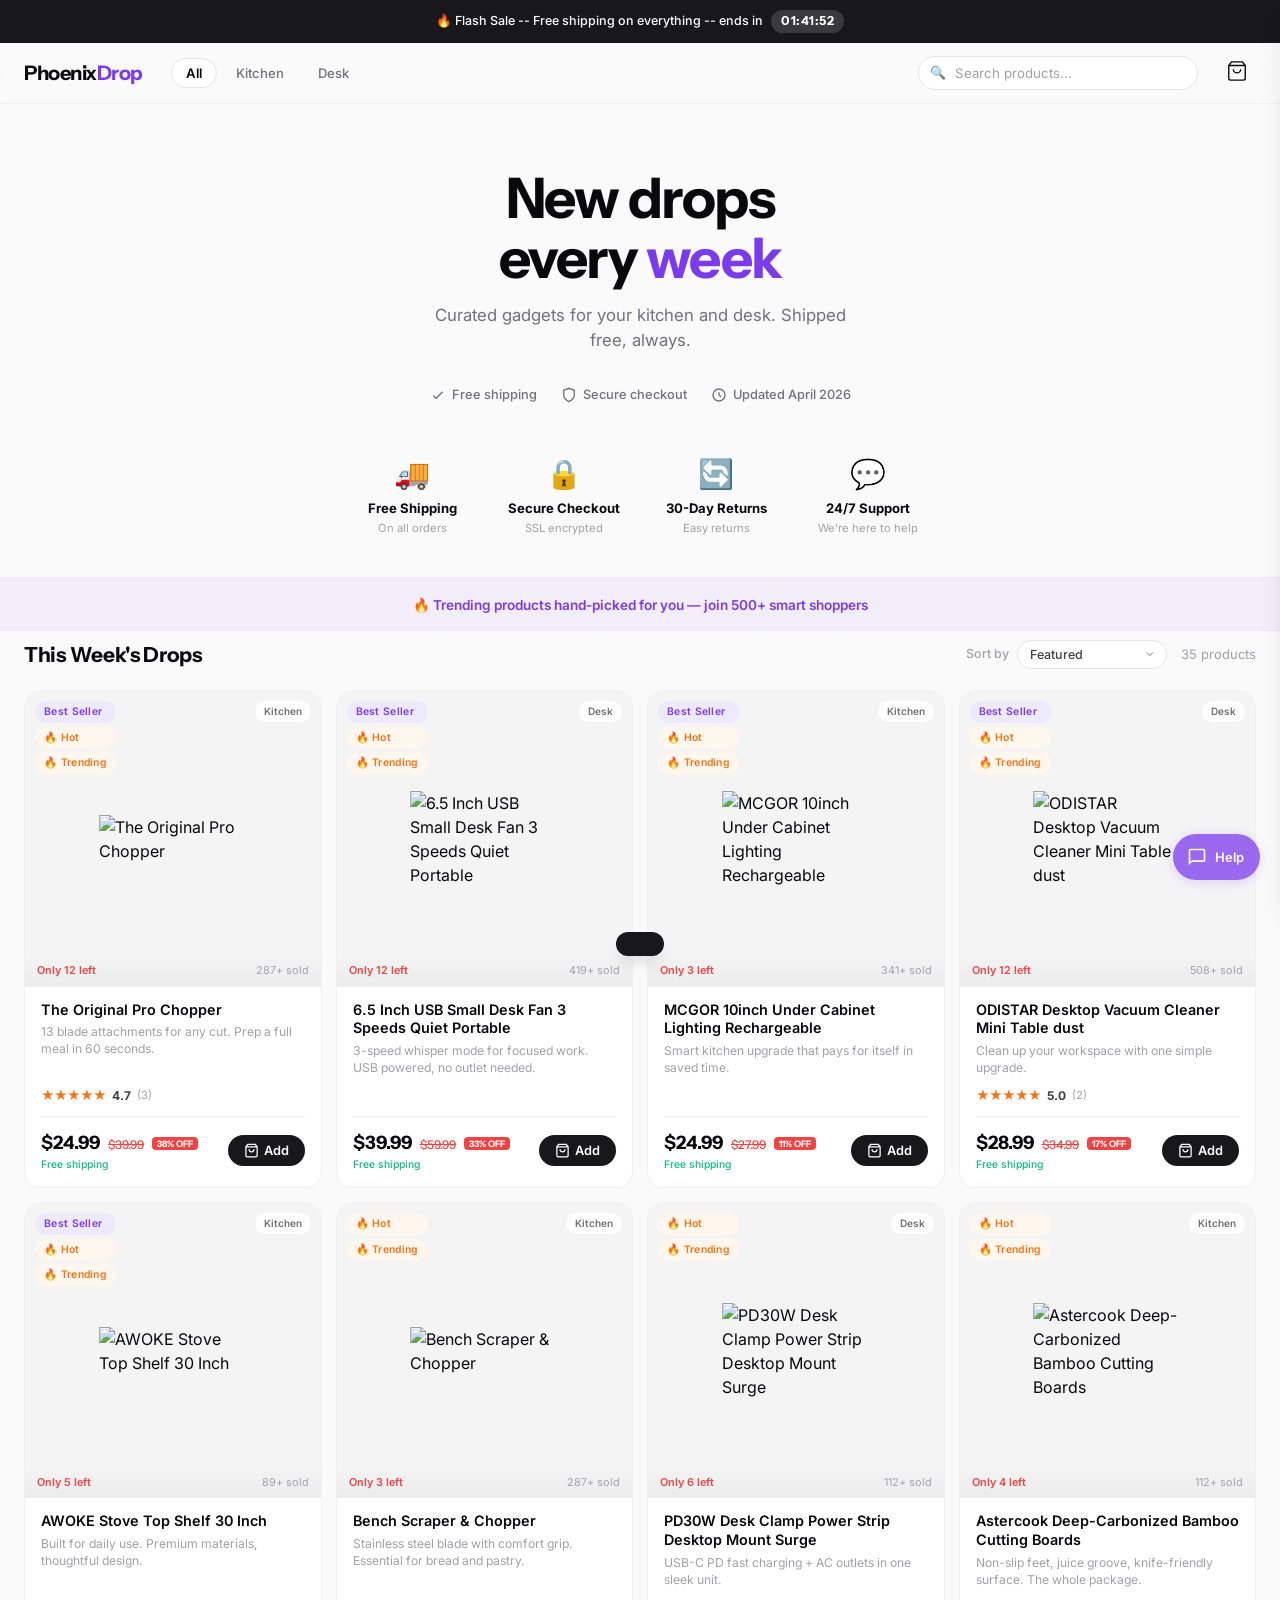
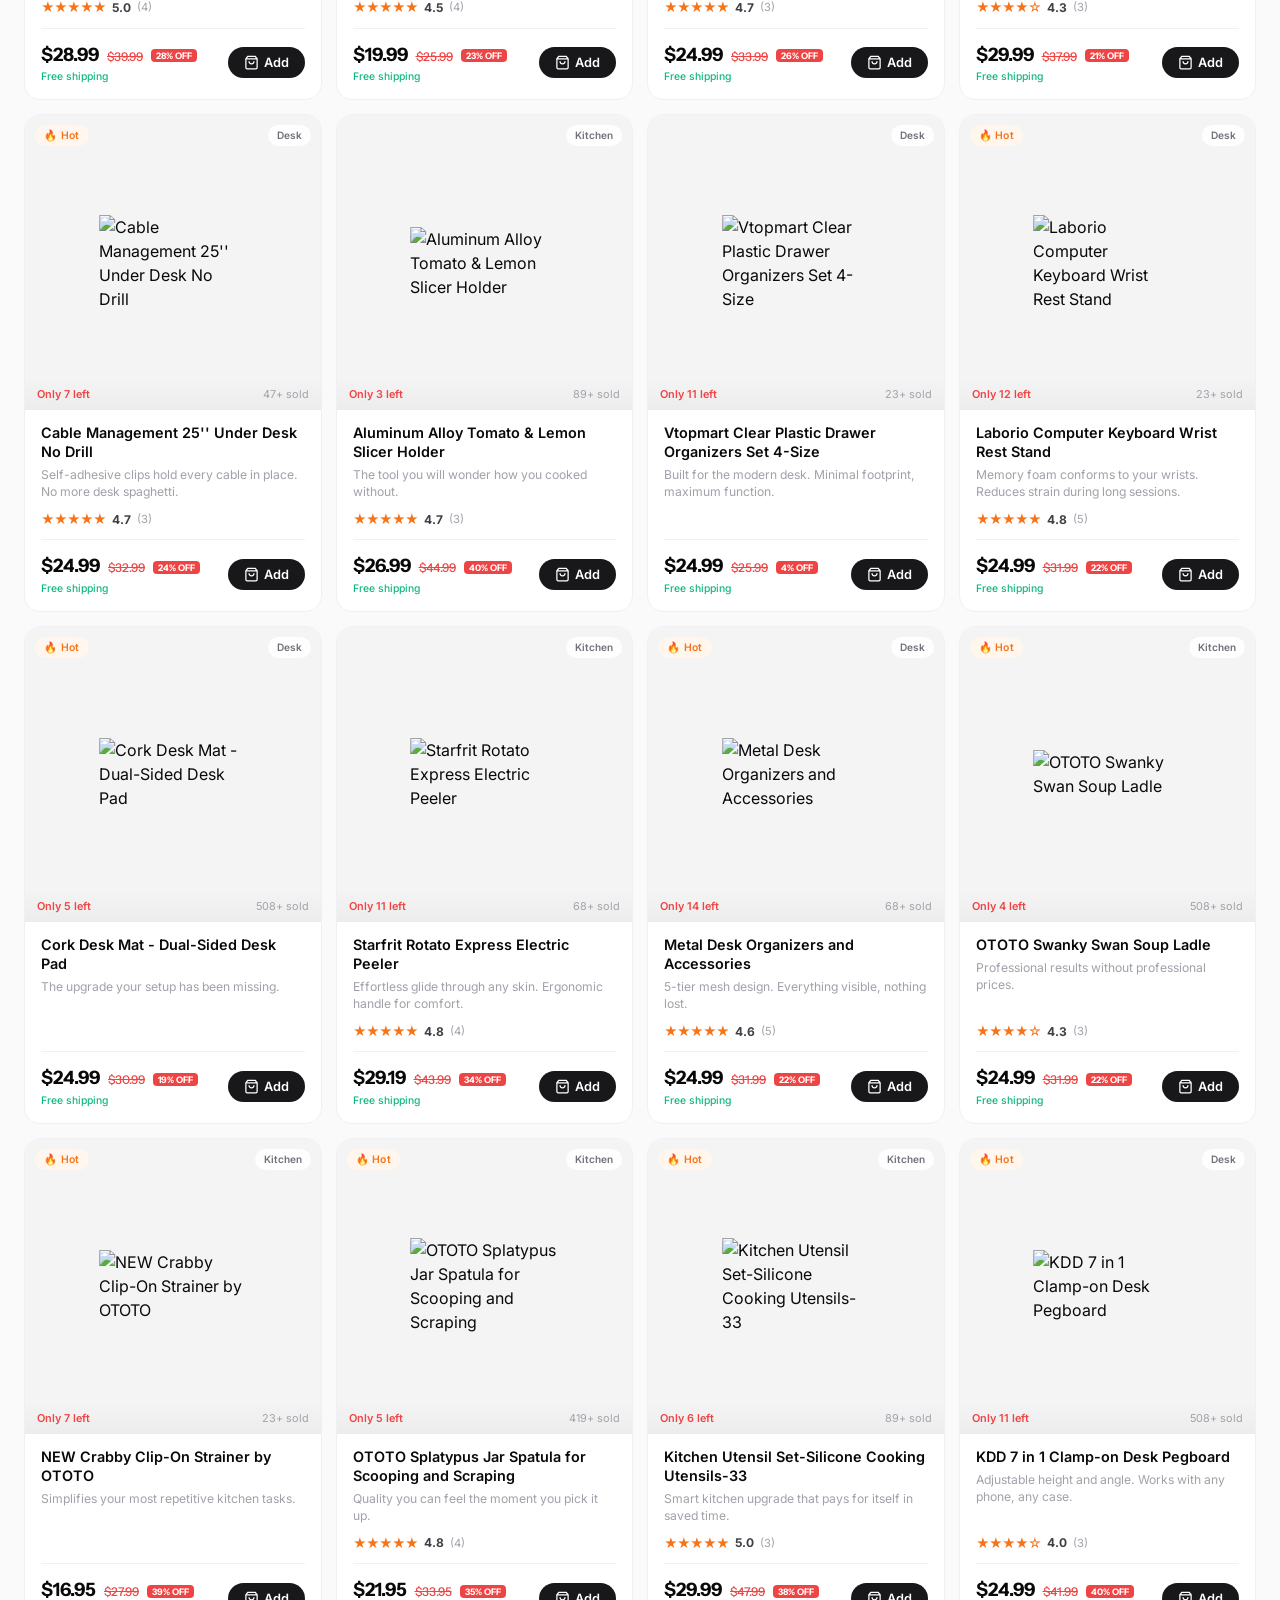
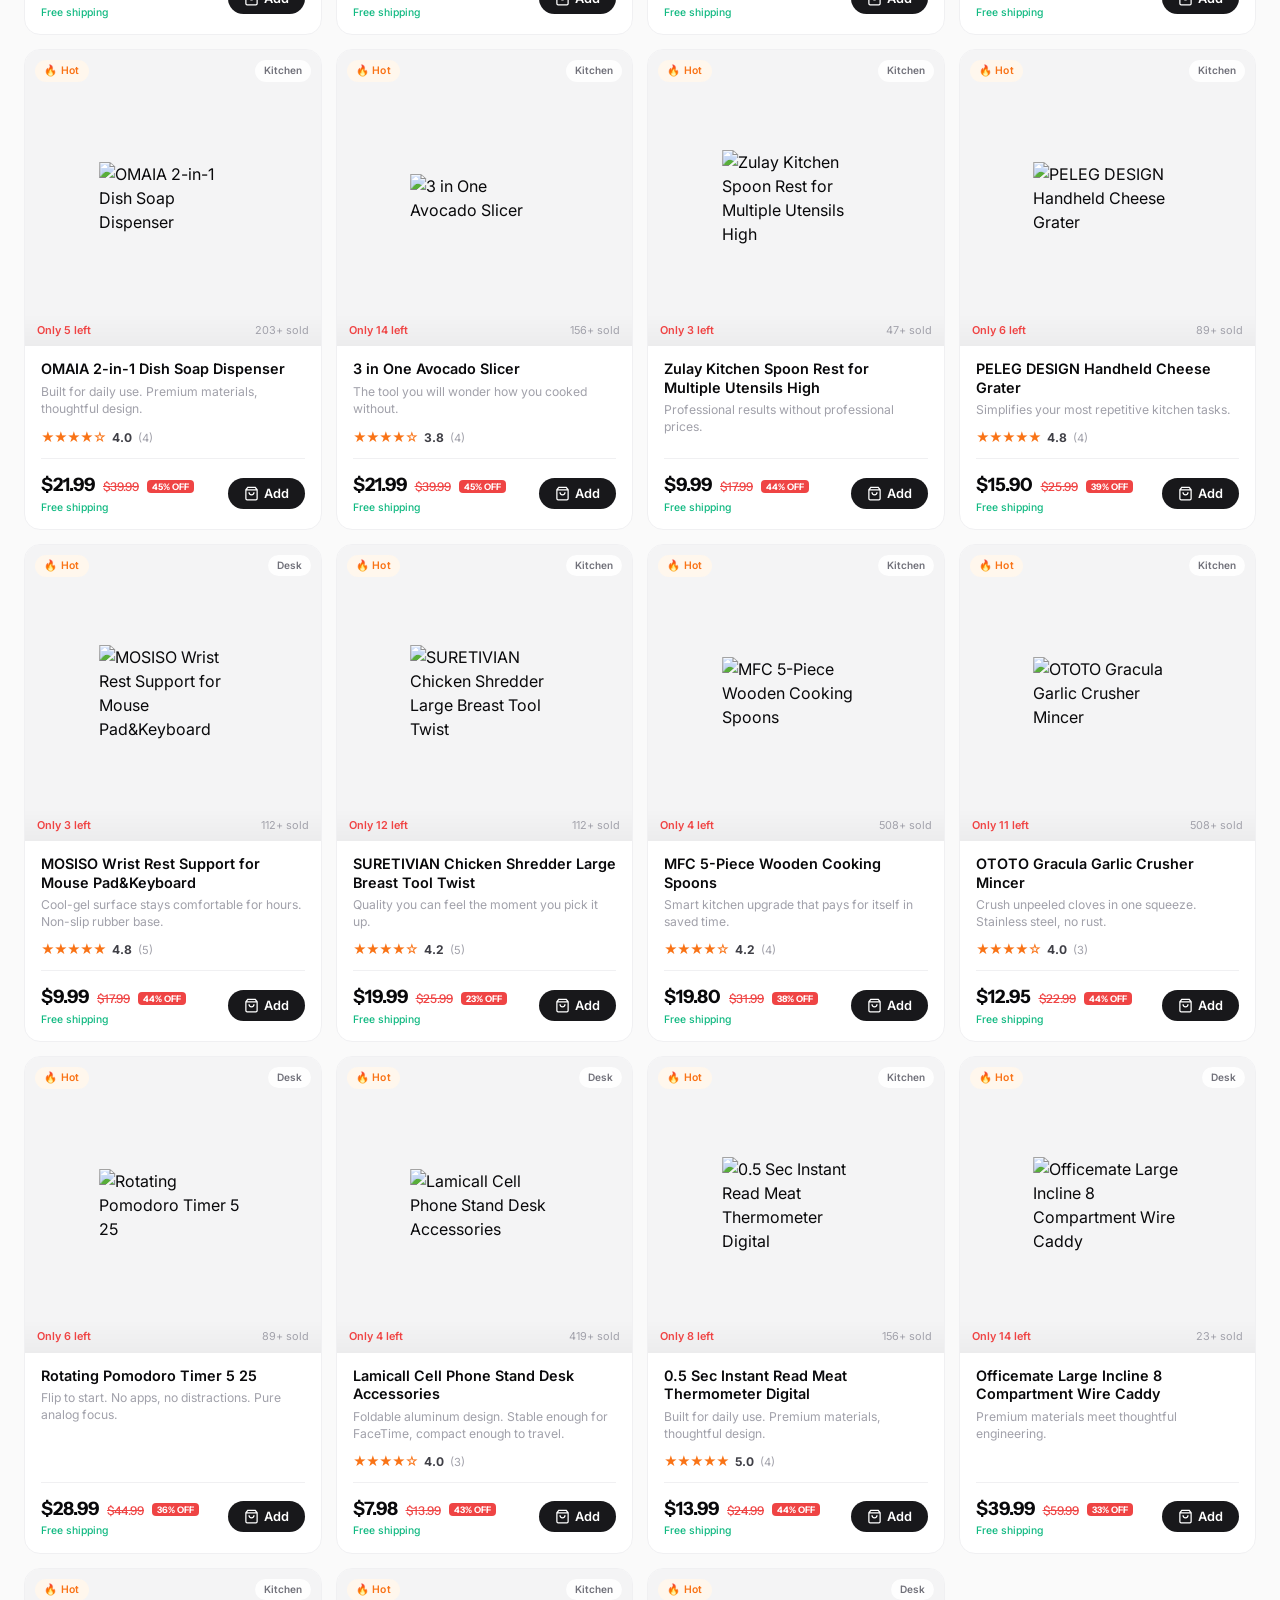
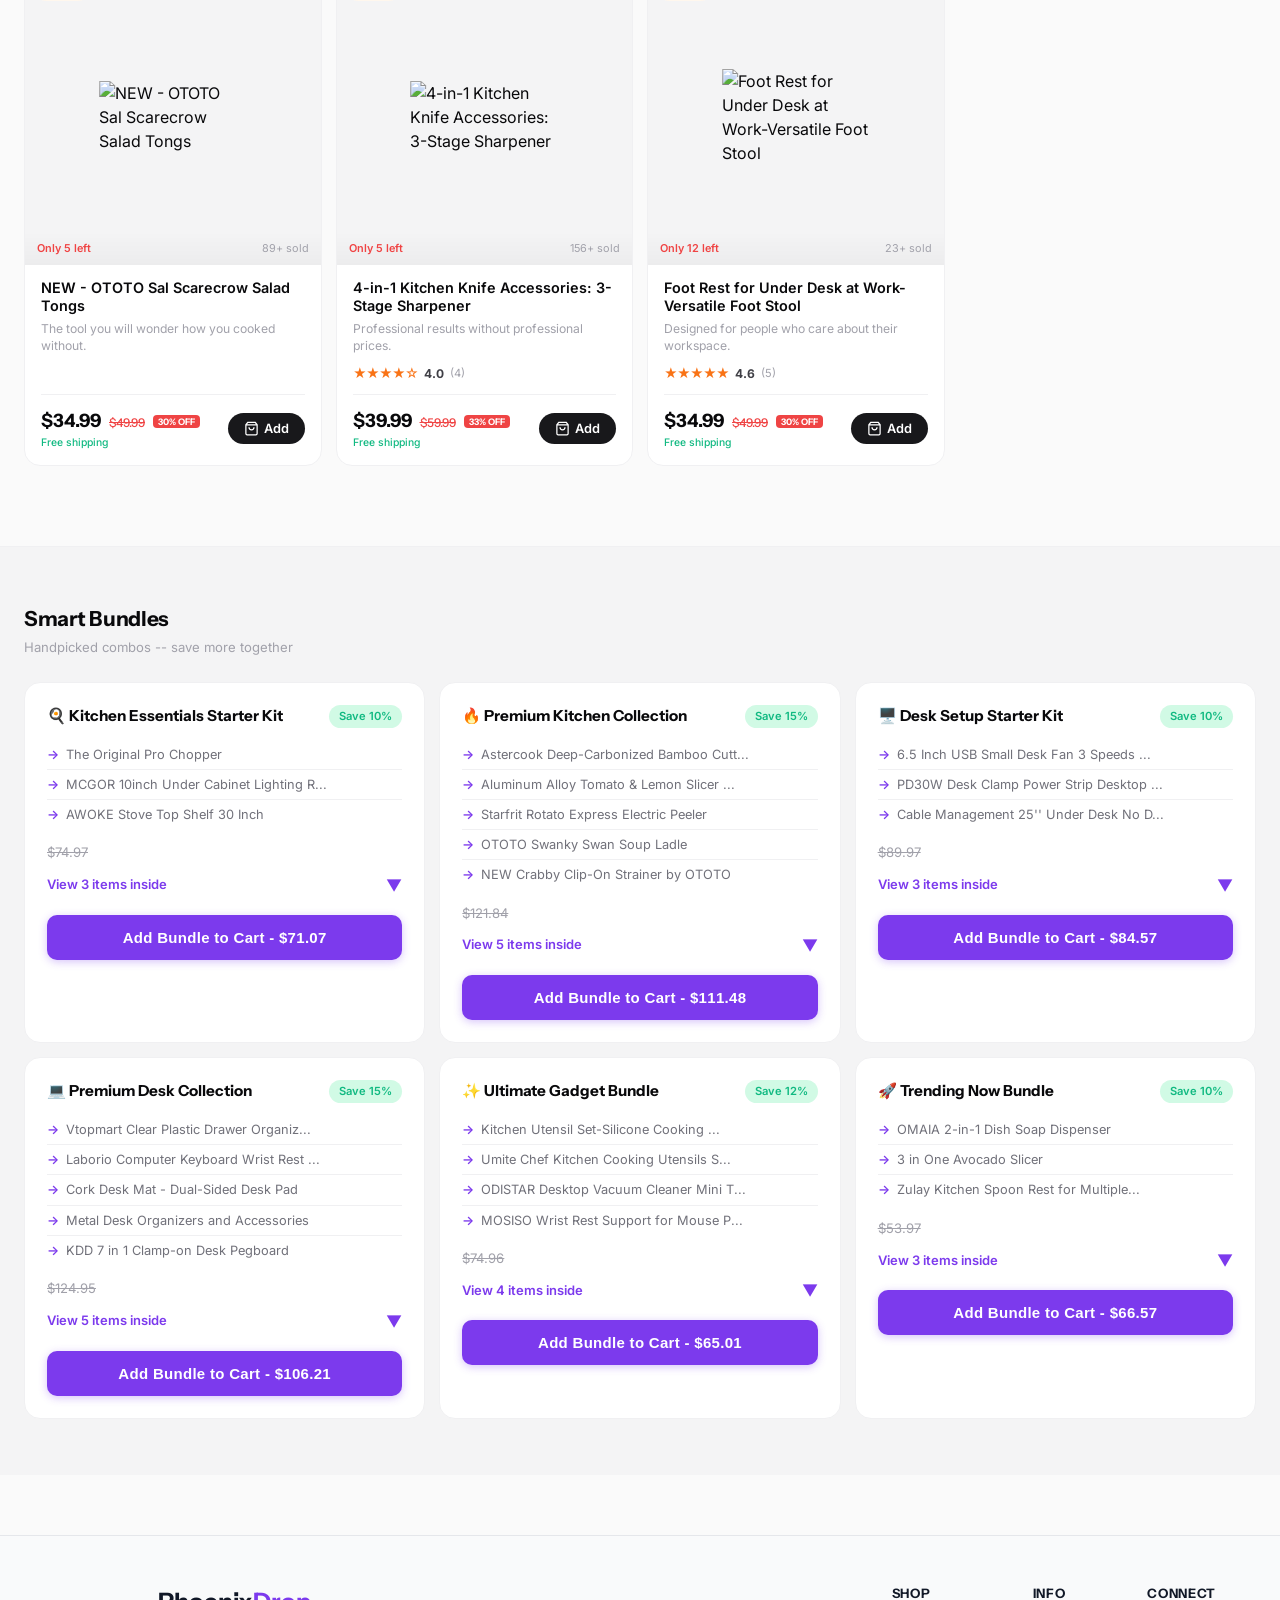
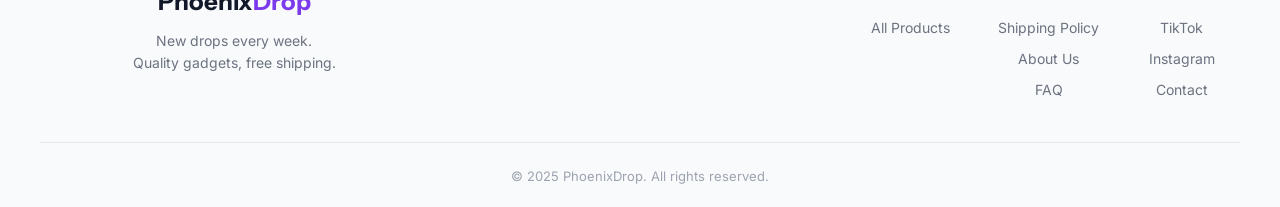
==== commit e649f128: "rebuild: auto-deploy" ====
--- a/index.html
+++ b/index.html
@@ -77,18 +77,18 @@
             <option value="name-az">Name: A to Z</option>
           </select>
         </div>
-        <span class="g-count" id="gcount">37 products</span>
+        <span class="g-count" id="gcount">35 products</span>
       </div>
     </div>
     <div class="grid">
-    <div class="card" data-niche="kitchen_gadgets" data-name="fullstar the original pro chopper - vegetable chopper and spiralizer, food chopper with container, fruit slicer, kitc..." data-pid="c970de6a" data-price="24.99" data-sold="203" onclick="PD.openProduct('c970de6a')">
+    <div class="card" data-niche="kitchen_gadgets" data-name="fullstar the original pro chopper - vegetable chopper and spiralizer, food chopper with container, fruit slicer, kitc..." data-pid="c970de6a" data-price="24.99" data-sold="287" onclick="PD.openProduct('c970de6a')">
       <div class="card-img">
         <img src="https://m.media-amazon.com/images/I/81GZZyozv-L._AC_UL960_QL65_.jpg" alt="The Original Pro Chopper" loading="lazy">
         <div class="card-labels"><span class="lbl lbl-best">Best Seller</span><span class="lbl lbl-hot">🔥 Hot</span><span class="lbl lbl-trend">🔥 Trending</span></div>
         <span class="card-cat">Kitchen</span>
         <div class="card-fomo">
-          <span class="fomo-stock">Only 4 left</span>
-          <span class="fomo-sold">203+ sold</span>
+          <span class="fomo-stock">Only 12 left</span>
+          <span class="fomo-sold">287+ sold</span>
         </div>
       </div>
       <div class="card-body">
@@ -106,14 +106,14 @@
         </div>
       </div>
     </div>
-    <div class="card" data-niche="desk_gadgets" data-name="sweetfull 6.5 inch usb small desk fan, 3 speeds quiet portable desktop table fan, 360° adjustment personal mini fan f..." data-pid="49be2e76" data-price="39.99" data-sold="287" onclick="PD.openProduct('49be2e76')">
+    <div class="card" data-niche="desk_gadgets" data-name="sweetfull 6.5 inch usb small desk fan, 3 speeds quiet portable desktop table fan, 360° adjustment personal mini fan f..." data-pid="49be2e76" data-price="39.99" data-sold="419" onclick="PD.openProduct('49be2e76')">
       <div class="card-img">
         <img src="https://m.media-amazon.com/images/I/71s4bcH0C7L._AC_UL960_QL65_.jpg" alt="6.5 Inch USB Small Desk Fan 3 Speeds Quiet Portable" loading="lazy">
         <div class="card-labels"><span class="lbl lbl-best">Best Seller</span><span class="lbl lbl-hot">🔥 Hot</span><span class="lbl lbl-trend">🔥 Trending</span></div>
         <span class="card-cat">Desk</span>
         <div class="card-fomo">
-          <span class="fomo-stock">Only 3 left</span>
-          <span class="fomo-sold">287+ sold</span>
+          <span class="fomo-stock">Only 12 left</span>
+          <span class="fomo-sold">419+ sold</span>
         </div>
       </div>
       <div class="card-body">
@@ -137,7 +137,7 @@
         <div class="card-labels"><span class="lbl lbl-best">Best Seller</span><span class="lbl lbl-hot">🔥 Hot</span><span class="lbl lbl-trend">🔥 Trending</span></div>
         <span class="card-cat">Kitchen</span>
         <div class="card-fomo">
-          <span class="fomo-stock">Only 6 left</span>
+          <span class="fomo-stock">Only 3 left</span>
           <span class="fomo-sold">341+ sold</span>
         </div>
       </div>
@@ -156,14 +156,39 @@
         </div>
       </div>
     </div>
-    <div class="card" data-niche="kitchen_gadgets" data-name="awoke stove top shelf 30 inch - silicone material magnetic shelf for stove - 3 functional partitions kitchen spice ra..." data-pid="ec044265" data-price="24.99" data-sold="68" onclick="PD.openProduct('ec044265')">
+    <div class="card" data-niche="desk_gadgets" data-name="odistar desktop vacuum cleaner, mini table dust sweeper energy saving,high endurance up to 90 mins,cordless&amp;amp;360º ..." data-pid="18c4ca9f" data-price="28.99" data-sold="508" onclick="PD.openProduct('18c4ca9f')">
+      <div class="card-img">
+        <img src="https://m.media-amazon.com/images/I/51bbbt-YaEL._AC_UL960_QL65_.jpg" alt="ODISTAR Desktop Vacuum Cleaner Mini Table dust" loading="lazy">
+        <div class="card-labels"><span class="lbl lbl-best">Best Seller</span><span class="lbl lbl-hot">🔥 Hot</span><span class="lbl lbl-trend">🔥 Trending</span></div>
+        <span class="card-cat">Desk</span>
+        <div class="card-fomo">
+          <span class="fomo-stock">Only 12 left</span>
+          <span class="fomo-sold">508+ sold</span>
+        </div>
+      </div>
+      <div class="card-body">
+        <h3 class="card-name">ODISTAR Desktop Vacuum Cleaner Mini Table dust</h3>
+        <p class="card-desc">Clean up your workspace with one simple upgrade.</p>
+        <div class="card-rating"><span class="card-rating-stars">★★★★★</span><span class="card-rating-num">5.0</span><span class="card-rating-count">(2)</span></div>
+        <div class="card-foot">
+          <div>
+            <span class="c-price">$28.99 <span class="c-compare">$34.99</span> <span class="c-off">17% OFF</span></span>
+            <span class="c-ship">Free shipping</span>
+          </div>
+          <button class="btn-add" onclick="event.stopPropagation();PD.addToCart('18c4ca9f','ODISTAR Desktop Vacuum Cleaner Mini Table dust',28.99,'https://m.media-amazon.com/images/I/51bbbt-YaEL._AC_UL960_QL65_.jpg')">
+            <svg viewBox="0 0 24 24"><path d="M6 2L3 6v14a2 2 0 002 2h14a2 2 0 002-2V6l-3-4zM3 6h18M16 10a4 4 0 01-8 0"/></svg> Add
+          </button>
+        </div>
+      </div>
+    </div>
+    <div class="card" data-niche="kitchen_gadgets" data-name="awoke stove top shelf 30 inch - silicone material magnetic shelf for stove - 3 functional partitions kitchen spice ra..." data-pid="ec044265" data-price="28.99" data-sold="89" onclick="PD.openProduct('ec044265')">
       <div class="card-img">
         <img src="https://m.media-amazon.com/images/I/71zx5Vy8u+L._AC_UL960_QL65_.jpg" alt="AWOKE Stove Top Shelf 30 Inch" loading="lazy">
         <div class="card-labels"><span class="lbl lbl-best">Best Seller</span><span class="lbl lbl-hot">🔥 Hot</span><span class="lbl lbl-trend">🔥 Trending</span></div>
         <span class="card-cat">Kitchen</span>
         <div class="card-fomo">
-          <span class="fomo-stock">Only 14 left</span>
-          <span class="fomo-sold">68+ sold</span>
+          <span class="fomo-stock">Only 5 left</span>
+          <span class="fomo-sold">89+ sold</span>
         </div>
       </div>
       <div class="card-body">
@@ -172,23 +197,48 @@
         <div class="card-rating"><span class="card-rating-stars">★★★★★</span><span class="card-rating-num">5.0</span><span class="card-rating-count">(4)</span></div>
         <div class="card-foot">
           <div>
-            <span class="c-price">$24.99 <span class="c-compare">$28.99</span> <span class="c-off">14% OFF</span></span>
-            <span class="c-ship">Free shipping</span>
-          </div>
-          <button class="btn-add" onclick="event.stopPropagation();PD.addToCart('ec044265','AWOKE Stove Top Shelf 30 Inch',24.99,'https://m.media-amazon.com/images/I/71zx5Vy8u+L._AC_UL960_QL65_.jpg')">
-            <svg viewBox="0 0 24 24"><path d="M6 2L3 6v14a2 2 0 002 2h14a2 2 0 002-2V6l-3-4zM3 6h18M16 10a4 4 0 01-8 0"/></svg> Add
-          </button>
-        </div>
-      </div>
-    </div>
-    <div class="card" data-niche="desk_gadgets" data-name="pd30w desk clamp power strip, desktop mount surge protector, fast charging station, 5ft extension cord desk edge moun..." data-pid="128c116c" data-price="24.99" data-sold="23" onclick="PD.openProduct('128c116c')">
+            <span class="c-price">$28.99 <span class="c-compare">$39.99</span> <span class="c-off">28% OFF</span></span>
+            <span class="c-ship">Free shipping</span>
+          </div>
+          <button class="btn-add" onclick="event.stopPropagation();PD.addToCart('ec044265','AWOKE Stove Top Shelf 30 Inch',28.99,'https://m.media-amazon.com/images/I/71zx5Vy8u+L._AC_UL960_QL65_.jpg')">
+            <svg viewBox="0 0 24 24"><path d="M6 2L3 6v14a2 2 0 002 2h14a2 2 0 002-2V6l-3-4zM3 6h18M16 10a4 4 0 01-8 0"/></svg> Add
+          </button>
+        </div>
+      </div>
+    </div>
+    <div class="card" data-niche="kitchen_gadgets" data-name="alltop bench scraper &amp;amp; chopper for kitchen - ideal baking essential utensil,stainless steel pastry/dough/food cut..." data-pid="d00f4705" data-price="19.99" data-sold="287" onclick="PD.openProduct('d00f4705')">
+      <div class="card-img">
+        <img src="https://m.media-amazon.com/images/I/51GRGFJDSkL._AC_UL960_QL65_.jpg" alt="Bench Scraper &amp; Chopper" loading="lazy">
+        <div class="card-labels"><span class="lbl lbl-hot">🔥 Hot</span><span class="lbl lbl-trend">🔥 Trending</span></div>
+        <span class="card-cat">Kitchen</span>
+        <div class="card-fomo">
+          <span class="fomo-stock">Only 3 left</span>
+          <span class="fomo-sold">287+ sold</span>
+        </div>
+      </div>
+      <div class="card-body">
+        <h3 class="card-name">Bench Scraper &amp; Chopper</h3>
+        <p class="card-desc">Stainless steel blade with comfort grip. Essential for bread and pastry.</p>
+        <div class="card-rating"><span class="card-rating-stars">★★★★★</span><span class="card-rating-num">4.5</span><span class="card-rating-count">(4)</span></div>
+        <div class="card-foot">
+          <div>
+            <span class="c-price">$19.99 <span class="c-compare">$25.99</span> <span class="c-off">23% OFF</span></span>
+            <span class="c-ship">Free shipping</span>
+          </div>
+          <button class="btn-add" onclick="event.stopPropagation();PD.addToCart('d00f4705','Bench Scraper &amp; Chopper',19.99,'https://m.media-amazon.com/images/I/51GRGFJDSkL._AC_UL960_QL65_.jpg')">
+            <svg viewBox="0 0 24 24"><path d="M6 2L3 6v14a2 2 0 002 2h14a2 2 0 002-2V6l-3-4zM3 6h18M16 10a4 4 0 01-8 0"/></svg> Add
+          </button>
+        </div>
+      </div>
+    </div>
+    <div class="card" data-niche="desk_gadgets" data-name="pd30w desk clamp power strip, desktop mount surge protector, fast charging station, 5ft extension cord desk edge moun..." data-pid="128c116c" data-price="24.99" data-sold="112" onclick="PD.openProduct('128c116c')">
       <div class="card-img">
         <img src="https://m.media-amazon.com/images/I/51oCgzEjdrL._AC_UL960_QL65_.jpg" alt="PD30W Desk Clamp Power Strip Desktop Mount Surge" loading="lazy">
         <div class="card-labels"><span class="lbl lbl-hot">🔥 Hot</span><span class="lbl lbl-trend">🔥 Trending</span></div>
         <span class="card-cat">Desk</span>
         <div class="card-fomo">
-          <span class="fomo-stock">Only 5 left</span>
-          <span class="fomo-sold">23+ sold</span>
+          <span class="fomo-stock">Only 6 left</span>
+          <span class="fomo-sold">112+ sold</span>
         </div>
       </div>
       <div class="card-body">
@@ -206,14 +256,14 @@
         </div>
       </div>
     </div>
-    <div class="card" data-niche="kitchen_gadgets" data-name="astercook deep-carbonized bamboo cutting boards for kitchen with wood storage stand, reversible charcuterie &amp;amp; cho..." data-pid="3f8592bf" data-price="23.72" data-sold="89" onclick="PD.openProduct('3f8592bf')">
+    <div class="card" data-niche="kitchen_gadgets" data-name="astercook deep-carbonized bamboo cutting boards for kitchen with wood storage stand, reversible charcuterie &amp;amp; cho..." data-pid="3f8592bf" data-price="29.99" data-sold="112" onclick="PD.openProduct('3f8592bf')">
       <div class="card-img">
         <img src="https://m.media-amazon.com/images/I/91xky+JYmZL._AC_UL960_QL65_.jpg" alt="Astercook Deep-Carbonized Bamboo Cutting Boards" loading="lazy">
         <div class="card-labels"><span class="lbl lbl-hot">🔥 Hot</span><span class="lbl lbl-trend">🔥 Trending</span></div>
         <span class="card-cat">Kitchen</span>
         <div class="card-fomo">
-          <span class="fomo-stock">Only 5 left</span>
-          <span class="fomo-sold">89+ sold</span>
+          <span class="fomo-stock">Only 4 left</span>
+          <span class="fomo-sold">112+ sold</span>
         </div>
       </div>
       <div class="card-body">
@@ -222,23 +272,23 @@
         <div class="card-rating"><span class="card-rating-stars">★★★★☆</span><span class="card-rating-num">4.3</span><span class="card-rating-count">(3)</span></div>
         <div class="card-foot">
           <div>
-            <span class="c-price">$23.72 <span class="c-compare">$37.99</span> <span class="c-off">38% OFF</span></span>
-            <span class="c-ship">Free shipping</span>
-          </div>
-          <button class="btn-add" onclick="event.stopPropagation();PD.addToCart('3f8592bf','Astercook Deep-Carbonized Bamboo Cutting Boards',23.72,'https://m.media-amazon.com/images/I/91xky+JYmZL._AC_UL960_QL65_.jpg')">
-            <svg viewBox="0 0 24 24"><path d="M6 2L3 6v14a2 2 0 002 2h14a2 2 0 002-2V6l-3-4zM3 6h18M16 10a4 4 0 01-8 0"/></svg> Add
-          </button>
-        </div>
-      </div>
-    </div>
-    <div class="card" data-niche="desk_gadgets" data-name="cable management, 25&amp;#x27;&amp;#x27; cable management under desk no drill, metal cord organizer with clamp for standing d..." data-pid="d33193b4" data-price="24.99" data-sold="419" onclick="PD.openProduct('d33193b4')">
+            <span class="c-price">$29.99 <span class="c-compare">$37.99</span> <span class="c-off">21% OFF</span></span>
+            <span class="c-ship">Free shipping</span>
+          </div>
+          <button class="btn-add" onclick="event.stopPropagation();PD.addToCart('3f8592bf','Astercook Deep-Carbonized Bamboo Cutting Boards',29.99,'https://m.media-amazon.com/images/I/91xky+JYmZL._AC_UL960_QL65_.jpg')">
+            <svg viewBox="0 0 24 24"><path d="M6 2L3 6v14a2 2 0 002 2h14a2 2 0 002-2V6l-3-4zM3 6h18M16 10a4 4 0 01-8 0"/></svg> Add
+          </button>
+        </div>
+      </div>
+    </div>
+    <div class="card" data-niche="desk_gadgets" data-name="cable management, 25&amp;#x27;&amp;#x27; cable management under desk no drill, metal cord organizer with clamp for standing d..." data-pid="d33193b4" data-price="24.99" data-sold="47" onclick="PD.openProduct('d33193b4')">
       <div class="card-img">
         <img src="https://m.media-amazon.com/images/I/719HqEdBSvL._AC_UL960_QL65_.jpg" alt="Cable Management 25&#x27;&#x27; Under Desk No Drill" loading="lazy">
-        <div class="card-labels"><span class="lbl lbl-hot">🔥 Hot</span><span class="lbl lbl-trend">🔥 Trending</span></div>
+        <div class="card-labels"><span class="lbl lbl-hot">🔥 Hot</span></div>
         <span class="card-cat">Desk</span>
         <div class="card-fomo">
-          <span class="fomo-stock">Only 5 left</span>
-          <span class="fomo-sold">419+ sold</span>
+          <span class="fomo-stock">Only 7 left</span>
+          <span class="fomo-sold">47+ sold</span>
         </div>
       </div>
       <div class="card-body">
@@ -259,10 +309,10 @@
     <div class="card" data-niche="kitchen_gadgets" data-name="aluminum alloy tomato &amp;amp; lemon slicer holder - manual fruit and onion cutter tool with handle, vegetable cutting t..." data-pid="16f3ce7a" data-price="26.99" data-sold="89" onclick="PD.openProduct('16f3ce7a')">
       <div class="card-img">
         <img src="https://m.media-amazon.com/images/I/51JuJvRk6DL._AC_UL960_QL65_.jpg" alt="Aluminum Alloy Tomato &amp; Lemon Slicer Holder" loading="lazy">
-        <div class="card-labels"><span class="lbl lbl-trend">🔥 Trending</span></div>
-        <span class="card-cat">Kitchen</span>
-        <div class="card-fomo">
-          <span class="fomo-stock">Only 12 left</span>
+        <div class="card-labels"></div>
+        <span class="card-cat">Kitchen</span>
+        <div class="card-fomo">
+          <span class="fomo-stock">Only 3 left</span>
           <span class="fomo-sold">89+ sold</span>
         </div>
       </div>
@@ -287,13 +337,13 @@
         <div class="card-labels"></div>
         <span class="card-cat">Desk</span>
         <div class="card-fomo">
-          <span class="fomo-stock">Only 8 left</span>
+          <span class="fomo-stock">Only 11 left</span>
           <span class="fomo-sold">23+ sold</span>
         </div>
       </div>
       <div class="card-body">
         <h3 class="card-name">Vtopmart Clear Plastic Drawer Organizers Set 4-Size</h3>
-        <p class="card-desc">Clean up your workspace with one simple upgrade.</p>
+        <p class="card-desc">Built for the modern desk. Minimal footprint, maximum function.</p>
         
         <div class="card-foot">
           <div>
@@ -306,14 +356,14 @@
         </div>
       </div>
     </div>
-    <div class="card" data-niche="desk_gadgets" data-name="laborio computer keyboard wrist rest stand for desktop, keyboard holder for easy typing with wrist pad for office des..." data-pid="2279fade" data-price="24.99" data-sold="287" onclick="PD.openProduct('2279fade')">
+    <div class="card" data-niche="desk_gadgets" data-name="laborio computer keyboard wrist rest stand for desktop, keyboard holder for easy typing with wrist pad for office des..." data-pid="2279fade" data-price="24.99" data-sold="23" onclick="PD.openProduct('2279fade')">
       <div class="card-img">
         <img src="https://m.media-amazon.com/images/I/61v5t9ncx5L._AC_UL960_QL65_.jpg" alt="Laborio Computer Keyboard Wrist Rest Stand" loading="lazy">
         <div class="card-labels"><span class="lbl lbl-hot">🔥 Hot</span></div>
         <span class="card-cat">Desk</span>
         <div class="card-fomo">
-          <span class="fomo-stock">Only 6 left</span>
-          <span class="fomo-sold">287+ sold</span>
+          <span class="fomo-stock">Only 12 left</span>
+          <span class="fomo-sold">23+ sold</span>
         </div>
       </div>
       <div class="card-body">
@@ -331,19 +381,19 @@
         </div>
       </div>
     </div>
-    <div class="card" data-niche="desk_gadgets" data-name="cork desk mat - dual-sided desk pad for office and home - desk organization and accessories - ideal for large mouse p..." data-pid="a7bd3e1c" data-price="24.99" data-sold="203" onclick="PD.openProduct('a7bd3e1c')">
+    <div class="card" data-niche="desk_gadgets" data-name="cork desk mat - dual-sided desk pad for office and home - desk organization and accessories - ideal for large mouse p..." data-pid="a7bd3e1c" data-price="24.99" data-sold="508" onclick="PD.openProduct('a7bd3e1c')">
       <div class="card-img">
         <img src="https://m.media-amazon.com/images/I/61lECM81c2L._AC_UL960_QL65_.jpg" alt="Cork Desk Mat - Dual-Sided Desk Pad" loading="lazy">
         <div class="card-labels"><span class="lbl lbl-hot">🔥 Hot</span></div>
         <span class="card-cat">Desk</span>
         <div class="card-fomo">
-          <span class="fomo-stock">Only 7 left</span>
-          <span class="fomo-sold">203+ sold</span>
+          <span class="fomo-stock">Only 5 left</span>
+          <span class="fomo-sold">508+ sold</span>
         </div>
       </div>
       <div class="card-body">
         <h3 class="card-name">Cork Desk Mat - Dual-Sided Desk Pad</h3>
-        <p class="card-desc">Built for the modern desk. Minimal footprint, maximum function.</p>
+        <p class="card-desc">The upgrade your setup has been missing.</p>
         
         <div class="card-foot">
           <div>
@@ -356,14 +406,14 @@
         </div>
       </div>
     </div>
-    <div class="card" data-niche="kitchen_gadgets" data-name="starfrit rotato express electric peeler - 2 spare blades - safe &amp;amp; easy to use - effortlessly peels vegetables and..." data-pid="cdf1ab53" data-price="29.19" data-sold="47" onclick="PD.openProduct('cdf1ab53')">
+    <div class="card" data-niche="kitchen_gadgets" data-name="starfrit rotato express electric peeler - 2 spare blades - safe &amp;amp; easy to use - effortlessly peels vegetables and..." data-pid="cdf1ab53" data-price="29.19" data-sold="68" onclick="PD.openProduct('cdf1ab53')">
       <div class="card-img">
         <img src="https://m.media-amazon.com/images/I/710ejJuESsL._AC_UL960_QL65_.jpg" alt="Starfrit Rotato Express Electric Peeler" loading="lazy">
         <div class="card-labels"></div>
         <span class="card-cat">Kitchen</span>
         <div class="card-fomo">
-          <span class="fomo-stock">Only 8 left</span>
-          <span class="fomo-sold">47+ sold</span>
+          <span class="fomo-stock">Only 11 left</span>
+          <span class="fomo-sold">68+ sold</span>
         </div>
       </div>
       <div class="card-body">
@@ -381,14 +431,14 @@
         </div>
       </div>
     </div>
-    <div class="card" data-niche="desk_gadgets" data-name="metal desk organizers and accessories with file holder – aesthetic black desk accessories for women office setup – de..." data-pid="d7ae3014" data-price="24.99" data-sold="419" onclick="PD.openProduct('d7ae3014')">
+    <div class="card" data-niche="desk_gadgets" data-name="metal desk organizers and accessories with file holder – aesthetic black desk accessories for women office setup – de..." data-pid="d7ae3014" data-price="24.99" data-sold="68" onclick="PD.openProduct('d7ae3014')">
       <div class="card-img">
         <img src="https://m.media-amazon.com/images/I/91Bd5vXWiIL._AC_UL960_QL65_.jpg" alt="Metal Desk Organizers and Accessories" loading="lazy">
         <div class="card-labels"><span class="lbl lbl-hot">🔥 Hot</span></div>
         <span class="card-cat">Desk</span>
         <div class="card-fomo">
-          <span class="fomo-stock">Only 8 left</span>
-          <span class="fomo-sold">419+ sold</span>
+          <span class="fomo-stock">Only 14 left</span>
+          <span class="fomo-sold">68+ sold</span>
         </div>
       </div>
       <div class="card-body">
@@ -406,14 +456,14 @@
         </div>
       </div>
     </div>
-    <div class="card" data-niche="kitchen_gadgets" data-name="ototo swanky swan soup ladle - heat resistant soup ladles - cute kitchen accessories, unique kitchen gifts, fun cooki..." data-pid="1ab88ce2" data-price="24.99" data-sold="287" onclick="PD.openProduct('1ab88ce2')">
+    <div class="card" data-niche="kitchen_gadgets" data-name="ototo swanky swan soup ladle - heat resistant soup ladles - cute kitchen accessories, unique kitchen gifts, fun cooki..." data-pid="1ab88ce2" data-price="24.99" data-sold="508" onclick="PD.openProduct('1ab88ce2')">
       <div class="card-img">
         <img src="https://m.media-amazon.com/images/I/31314hgizlL._AC_UL960_QL65_.jpg" alt="OTOTO Swanky Swan Soup Ladle" loading="lazy">
         <div class="card-labels"><span class="lbl lbl-hot">🔥 Hot</span></div>
         <span class="card-cat">Kitchen</span>
         <div class="card-fomo">
           <span class="fomo-stock">Only 4 left</span>
-          <span class="fomo-sold">287+ sold</span>
+          <span class="fomo-sold">508+ sold</span>
         </div>
       </div>
       <div class="card-body">
@@ -431,14 +481,14 @@
         </div>
       </div>
     </div>
-    <div class="card" data-niche="kitchen_gadgets" data-name="new crabby clip-on strainer by ototo - silicone and stainless steel pasta strainer, funny gifts, cute kitchen accesso..." data-pid="dcf380ea" data-price="16.95" data-sold="112" onclick="PD.openProduct('dcf380ea')">
+    <div class="card" data-niche="kitchen_gadgets" data-name="new crabby clip-on strainer by ototo - silicone and stainless steel pasta strainer, funny gifts, cute kitchen accesso..." data-pid="dcf380ea" data-price="16.95" data-sold="23" onclick="PD.openProduct('dcf380ea')">
       <div class="card-img">
         <img src="https://m.media-amazon.com/images/I/71AV-63wPjL._AC_UL960_QL65_.jpg" alt="NEW Crabby Clip-On Strainer by OTOTO" loading="lazy">
         <div class="card-labels"><span class="lbl lbl-hot">🔥 Hot</span></div>
         <span class="card-cat">Kitchen</span>
         <div class="card-fomo">
-          <span class="fomo-stock">Only 3 left</span>
-          <span class="fomo-sold">112+ sold</span>
+          <span class="fomo-stock">Only 7 left</span>
+          <span class="fomo-sold">23+ sold</span>
         </div>
       </div>
       <div class="card-body">
@@ -456,20 +506,45 @@
         </div>
       </div>
     </div>
-    <div class="card" data-niche="kitchen_gadgets" data-name="kitchen utensil set-silicone cooking utensils-33 kitchen gadgets &amp;amp; spoons for nonstick cookware-silicone and stai..." data-pid="c32fc230" data-price="29.99" data-sold="203" onclick="PD.openProduct('c32fc230')">
+    <div class="card" data-niche="kitchen_gadgets" data-name="ototo splatypus jar spatula for scooping and scraping - unique fun cooking kitchen gadgets for foodies - bpa-free &amp;am..." data-pid="e7027463" data-price="21.95" data-sold="419" onclick="PD.openProduct('e7027463')">
+      <div class="card-img">
+        <img src="https://m.media-amazon.com/images/I/61kSyC6HXDL._AC_UL960_QL65_.jpg" alt="OTOTO Splatypus Jar Spatula for Scooping and Scraping" loading="lazy">
+        <div class="card-labels"><span class="lbl lbl-hot">🔥 Hot</span></div>
+        <span class="card-cat">Kitchen</span>
+        <div class="card-fomo">
+          <span class="fomo-stock">Only 5 left</span>
+          <span class="fomo-sold">419+ sold</span>
+        </div>
+      </div>
+      <div class="card-body">
+        <h3 class="card-name">OTOTO Splatypus Jar Spatula for Scooping and Scraping</h3>
+        <p class="card-desc">Quality you can feel the moment you pick it up.</p>
+        <div class="card-rating"><span class="card-rating-stars">★★★★★</span><span class="card-rating-num">4.8</span><span class="card-rating-count">(4)</span></div>
+        <div class="card-foot">
+          <div>
+            <span class="c-price">$21.95 <span class="c-compare">$33.95</span> <span class="c-off">35% OFF</span></span>
+            <span class="c-ship">Free shipping</span>
+          </div>
+          <button class="btn-add" onclick="event.stopPropagation();PD.addToCart('e7027463','OTOTO Splatypus Jar Spatula for Scooping and Scraping',21.95,'https://m.media-amazon.com/images/I/61kSyC6HXDL._AC_UL960_QL65_.jpg')">
+            <svg viewBox="0 0 24 24"><path d="M6 2L3 6v14a2 2 0 002 2h14a2 2 0 002-2V6l-3-4zM3 6h18M16 10a4 4 0 01-8 0"/></svg> Add
+          </button>
+        </div>
+      </div>
+    </div>
+    <div class="card" data-niche="kitchen_gadgets" data-name="kitchen utensil set-silicone cooking utensils-33 kitchen gadgets &amp;amp; spoons for nonstick cookware-silicone and stai..." data-pid="c32fc230" data-price="29.99" data-sold="89" onclick="PD.openProduct('c32fc230')">
       <div class="card-img">
         <img src="https://m.media-amazon.com/images/I/71J6P8L6ORL._AC_UL960_QL65_.jpg" alt="Kitchen Utensil Set-Silicone Cooking Utensils-33" loading="lazy">
         <div class="card-labels"><span class="lbl lbl-hot">🔥 Hot</span></div>
         <span class="card-cat">Kitchen</span>
         <div class="card-fomo">
-          <span class="fomo-stock">Only 4 left</span>
-          <span class="fomo-sold">203+ sold</span>
+          <span class="fomo-stock">Only 6 left</span>
+          <span class="fomo-sold">89+ sold</span>
         </div>
       </div>
       <div class="card-body">
         <h3 class="card-name">Kitchen Utensil Set-Silicone Cooking Utensils-33</h3>
-        <p class="card-desc">Quality you can feel the moment you pick it up.</p>
-        <div class="card-rating"><span class="card-rating-stars">★★★★☆</span><span class="card-rating-num">4.3</span><span class="card-rating-count">(3)</span></div>
+        <p class="card-desc">Smart kitchen upgrade that pays for itself in saved time.</p>
+        <div class="card-rating"><span class="card-rating-stars">★★★★★</span><span class="card-rating-num">5.0</span><span class="card-rating-count">(3)</span></div>
         <div class="card-foot">
           <div>
             <span class="c-price">$29.99 <span class="c-compare">$47.99</span> <span class="c-off">38% OFF</span></span>
@@ -481,39 +556,14 @@
         </div>
       </div>
     </div>
-    <div class="card" data-niche="kitchen_gadgets" data-name="umite chef kitchen cooking utensils set, 33 pcs non-stick silicone cooking kitchen utensils spatula set with holder, ..." data-pid="eac42529" data-price="24.99" data-sold="68" onclick="PD.openProduct('eac42529')">
-      <div class="card-img">
-        <img src="https://m.media-amazon.com/images/I/615CbF7dxCL._AC_UL960_QL65_.jpg" alt="Umite Chef Kitchen Cooking Utensils Set Non-Stick" loading="lazy">
-        <div class="card-labels"><span class="lbl lbl-hot">🔥 Hot</span></div>
-        <span class="card-cat">Kitchen</span>
-        <div class="card-fomo">
-          <span class="fomo-stock">Only 4 left</span>
-          <span class="fomo-sold">68+ sold</span>
-        </div>
-      </div>
-      <div class="card-body">
-        <h3 class="card-name">Umite Chef Kitchen Cooking Utensils Set Non-Stick</h3>
-        <p class="card-desc">Smart kitchen upgrade that pays for itself in saved time.</p>
-        
-        <div class="card-foot">
-          <div>
-            <span class="c-price">$24.99 <span class="c-compare">$31.99</span> <span class="c-off">22% OFF</span></span>
-            <span class="c-ship">Free shipping</span>
-          </div>
-          <button class="btn-add" onclick="event.stopPropagation();PD.addToCart('eac42529','Umite Chef Kitchen Cooking Utensils Set Non-Stick',24.99,'https://m.media-amazon.com/images/I/615CbF7dxCL._AC_UL960_QL65_.jpg')">
-            <svg viewBox="0 0 24 24"><path d="M6 2L3 6v14a2 2 0 002 2h14a2 2 0 002-2V6l-3-4zM3 6h18M16 10a4 4 0 01-8 0"/></svg> Add
-          </button>
-        </div>
-      </div>
-    </div>
-    <div class="card" data-niche="desk_gadgets" data-name="kdd 7 in 1 clamp-on desk pegboard - no drill desk side storage with phone stand/pen holder/storage box/headset &amp;amp; ..." data-pid="e8857542" data-price="24.99" data-sold="23" onclick="PD.openProduct('e8857542')">
+    <div class="card" data-niche="desk_gadgets" data-name="kdd 7 in 1 clamp-on desk pegboard - no drill desk side storage with phone stand/pen holder/storage box/headset &amp;amp; ..." data-pid="e8857542" data-price="24.99" data-sold="508" onclick="PD.openProduct('e8857542')">
       <div class="card-img">
         <img src="https://m.media-amazon.com/images/I/719oiaHs4GL._AC_UL960_QL65_.jpg" alt="KDD 7 in 1 Clamp-on Desk Pegboard" loading="lazy">
         <div class="card-labels"><span class="lbl lbl-hot">🔥 Hot</span></div>
         <span class="card-cat">Desk</span>
         <div class="card-fomo">
-          <span class="fomo-stock">Only 3 left</span>
-          <span class="fomo-sold">23+ sold</span>
+          <span class="fomo-stock">Only 11 left</span>
+          <span class="fomo-sold">508+ sold</span>
         </div>
       </div>
       <div class="card-body">
@@ -531,39 +581,14 @@
         </div>
       </div>
     </div>
-    <div class="card" data-niche="desk_gadgets" data-name="odistar desktop vacuum cleaner, mini table dust sweeper energy saving,high endurance up to 90 mins,cordless&amp;amp;360º ..." data-pid="18c4ca9f" data-price="9.99" data-sold="47" onclick="PD.openProduct('18c4ca9f')">
-      <div class="card-img">
-        <img src="https://m.media-amazon.com/images/I/51bbbt-YaEL._AC_UL960_QL65_.jpg" alt="ODISTAR Desktop Vacuum Cleaner Mini Table dust" loading="lazy">
-        <div class="card-labels"><span class="lbl lbl-hot">🔥 Hot</span></div>
-        <span class="card-cat">Desk</span>
-        <div class="card-fomo">
-          <span class="fomo-stock">Only 6 left</span>
-          <span class="fomo-sold">47+ sold</span>
-        </div>
-      </div>
-      <div class="card-body">
-        <h3 class="card-name">ODISTAR Desktop Vacuum Cleaner Mini Table dust</h3>
-        <p class="card-desc">The upgrade your setup has been missing.</p>
-        <div class="card-rating"><span class="card-rating-stars">★★★★★</span><span class="card-rating-num">5.0</span><span class="card-rating-count">(2)</span></div>
-        <div class="card-foot">
-          <div>
-            <span class="c-price">$9.99 <span class="c-compare">$17.99</span> <span class="c-off">44% OFF</span></span>
-            <span class="c-ship">Free shipping</span>
-          </div>
-          <button class="btn-add" onclick="event.stopPropagation();PD.addToCart('18c4ca9f','ODISTAR Desktop Vacuum Cleaner Mini Table dust',9.99,'https://m.media-amazon.com/images/I/51bbbt-YaEL._AC_UL960_QL65_.jpg')">
-            <svg viewBox="0 0 24 24"><path d="M6 2L3 6v14a2 2 0 002 2h14a2 2 0 002-2V6l-3-4zM3 6h18M16 10a4 4 0 01-8 0"/></svg> Add
-          </button>
-        </div>
-      </div>
-    </div>
-    <div class="card" data-niche="kitchen_gadgets" data-name="omaia 2-in-1 dish soap dispenser with sponge holder - smart kitchen gadget - sink countertop organizer" data-pid="b39cc67c" data-price="21.99" data-sold="47" onclick="PD.openProduct('b39cc67c')">
+    <div class="card" data-niche="kitchen_gadgets" data-name="omaia 2-in-1 dish soap dispenser with sponge holder - smart kitchen gadget - sink countertop organizer" data-pid="b39cc67c" data-price="21.99" data-sold="203" onclick="PD.openProduct('b39cc67c')">
       <div class="card-img">
         <img src="https://m.media-amazon.com/images/I/8131tWdYFfL._AC_UL960_QL65_.jpg" alt="OMAIA 2-in-1 Dish Soap Dispenser" loading="lazy">
         <div class="card-labels"><span class="lbl lbl-hot">🔥 Hot</span></div>
         <span class="card-cat">Kitchen</span>
         <div class="card-fomo">
-          <span class="fomo-stock">Only 6 left</span>
-          <span class="fomo-sold">47+ sold</span>
+          <span class="fomo-stock">Only 5 left</span>
+          <span class="fomo-sold">203+ sold</span>
         </div>
       </div>
       <div class="card-body">
@@ -587,7 +612,7 @@
         <div class="card-labels"><span class="lbl lbl-hot">🔥 Hot</span></div>
         <span class="card-cat">Kitchen</span>
         <div class="card-fomo">
-          <span class="fomo-stock">Only 4 left</span>
+          <span class="fomo-stock">Only 14 left</span>
           <span class="fomo-sold">156+ sold</span>
         </div>
       </div>
@@ -606,14 +631,14 @@
         </div>
       </div>
     </div>
-    <div class="card" data-niche="kitchen_gadgets" data-name="zulay kitchen spoon rest for multiple utensils high heat-resistant silicone drip pad, bpa-free spoon holder for stove..." data-pid="26d100bd" data-price="9.99" data-sold="203" onclick="PD.openProduct('26d100bd')">
+    <div class="card" data-niche="kitchen_gadgets" data-name="zulay kitchen spoon rest for multiple utensils high heat-resistant silicone drip pad, bpa-free spoon holder for stove..." data-pid="26d100bd" data-price="9.99" data-sold="47" onclick="PD.openProduct('26d100bd')">
       <div class="card-img">
         <img src="https://m.media-amazon.com/images/I/71wvVLKByeL._AC_UL960_QL65_.jpg" alt="Zulay Kitchen Spoon Rest for Multiple Utensils High" loading="lazy">
         <div class="card-labels"><span class="lbl lbl-hot">🔥 Hot</span></div>
         <span class="card-cat">Kitchen</span>
         <div class="card-fomo">
           <span class="fomo-stock">Only 3 left</span>
-          <span class="fomo-sold">203+ sold</span>
+          <span class="fomo-sold">47+ sold</span>
         </div>
       </div>
       <div class="card-body">
@@ -637,7 +662,7 @@
         <div class="card-labels"><span class="lbl lbl-hot">🔥 Hot</span></div>
         <span class="card-cat">Kitchen</span>
         <div class="card-fomo">
-          <span class="fomo-stock">Only 8 left</span>
+          <span class="fomo-stock">Only 6 left</span>
           <span class="fomo-sold">89+ sold</span>
         </div>
       </div>
@@ -656,14 +681,14 @@
         </div>
       </div>
     </div>
-    <div class="card" data-niche="desk_gadgets" data-name="mosiso wrist rest support for mouse pad&amp;amp;keyboard set, circle curved ergonomic mousepad&amp;amp;coaster non-slip base ..." data-pid="56b15778" data-price="9.99" data-sold="419" onclick="PD.openProduct('56b15778')">
+    <div class="card" data-niche="desk_gadgets" data-name="mosiso wrist rest support for mouse pad&amp;amp;keyboard set, circle curved ergonomic mousepad&amp;amp;coaster non-slip base ..." data-pid="56b15778" data-price="9.99" data-sold="112" onclick="PD.openProduct('56b15778')">
       <div class="card-img">
         <img src="https://m.media-amazon.com/images/I/515G2Wi323L._AC_UL960_QL65_.jpg" alt="MOSISO Wrist Rest Support for Mouse Pad&amp;Keyboard" loading="lazy">
         <div class="card-labels"><span class="lbl lbl-hot">🔥 Hot</span></div>
         <span class="card-cat">Desk</span>
         <div class="card-fomo">
-          <span class="fomo-stock">Only 12 left</span>
-          <span class="fomo-sold">419+ sold</span>
+          <span class="fomo-stock">Only 3 left</span>
+          <span class="fomo-sold">112+ sold</span>
         </div>
       </div>
       <div class="card-body">
@@ -681,19 +706,44 @@
         </div>
       </div>
     </div>
-    <div class="card" data-niche="kitchen_gadgets" data-name="mfc 5-piece wooden cooking spoons - kitchen set from natural cherry wood - wooden spoons for cooking - funny utensil ..." data-pid="02fd99c1" data-price="19.80" data-sold="89" onclick="PD.openProduct('02fd99c1')">
+    <div class="card" data-niche="kitchen_gadgets" data-name="suretivian chicken shredder large chicken breast shredder tool twist with brush&amp;amp;fork, visible meat shredder machi..." data-pid="deecfd78" data-price="19.99" data-sold="112" onclick="PD.openProduct('deecfd78')">
+      <div class="card-img">
+        <img src="https://m.media-amazon.com/images/I/71d6vBNDknL._AC_UL960_QL65_.jpg" alt="SURETIVIAN Chicken Shredder Large Breast Tool Twist" loading="lazy">
+        <div class="card-labels"><span class="lbl lbl-hot">🔥 Hot</span></div>
+        <span class="card-cat">Kitchen</span>
+        <div class="card-fomo">
+          <span class="fomo-stock">Only 12 left</span>
+          <span class="fomo-sold">112+ sold</span>
+        </div>
+      </div>
+      <div class="card-body">
+        <h3 class="card-name">SURETIVIAN Chicken Shredder Large Breast Tool Twist</h3>
+        <p class="card-desc">Quality you can feel the moment you pick it up.</p>
+        <div class="card-rating"><span class="card-rating-stars">★★★★☆</span><span class="card-rating-num">4.2</span><span class="card-rating-count">(5)</span></div>
+        <div class="card-foot">
+          <div>
+            <span class="c-price">$19.99 <span class="c-compare">$25.99</span> <span class="c-off">23% OFF</span></span>
+            <span class="c-ship">Free shipping</span>
+          </div>
+          <button class="btn-add" onclick="event.stopPropagation();PD.addToCart('deecfd78','SURETIVIAN Chicken Shredder Large Breast Tool Twist',19.99,'https://m.media-amazon.com/images/I/71d6vBNDknL._AC_UL960_QL65_.jpg')">
+            <svg viewBox="0 0 24 24"><path d="M6 2L3 6v14a2 2 0 002 2h14a2 2 0 002-2V6l-3-4zM3 6h18M16 10a4 4 0 01-8 0"/></svg> Add
+          </button>
+        </div>
+      </div>
+    </div>
+    <div class="card" data-niche="kitchen_gadgets" data-name="mfc 5-piece wooden cooking spoons - kitchen set from natural cherry wood - wooden spoons for cooking - funny utensil ..." data-pid="02fd99c1" data-price="19.80" data-sold="508" onclick="PD.openProduct('02fd99c1')">
       <div class="card-img">
         <img src="https://m.media-amazon.com/images/I/81VJeOdkeYS._AC_UL960_QL65_.jpg" alt="MFC 5-Piece Wooden Cooking Spoons" loading="lazy">
         <div class="card-labels"><span class="lbl lbl-hot">🔥 Hot</span></div>
         <span class="card-cat">Kitchen</span>
         <div class="card-fomo">
-          <span class="fomo-stock">Only 7 left</span>
-          <span class="fomo-sold">89+ sold</span>
+          <span class="fomo-stock">Only 4 left</span>
+          <span class="fomo-sold">508+ sold</span>
         </div>
       </div>
       <div class="card-body">
         <h3 class="card-name">MFC 5-Piece Wooden Cooking Spoons</h3>
-        <p class="card-desc">Quality you can feel the moment you pick it up.</p>
+        <p class="card-desc">Smart kitchen upgrade that pays for itself in saved time.</p>
         <div class="card-rating"><span class="card-rating-stars">★★★★☆</span><span class="card-rating-num">4.2</span><span class="card-rating-count">(4)</span></div>
         <div class="card-foot">
           <div>
@@ -706,39 +756,14 @@
         </div>
       </div>
     </div>
-    <div class="card" data-niche="kitchen_gadgets" data-name="ototo splatypus jar spatula for scooping and scraping - unique fun cooking kitchen gadgets for foodies - bpa-free &amp;am..." data-pid="e7027463" data-price="12.95" data-sold="203" onclick="PD.openProduct('e7027463')">
-      <div class="card-img">
-        <img src="https://m.media-amazon.com/images/I/61kSyC6HXDL._AC_UL960_QL65_.jpg" alt="OTOTO Splatypus Jar Spatula for Scooping and Scraping" loading="lazy">
-        <div class="card-labels"><span class="lbl lbl-hot">🔥 Hot</span></div>
-        <span class="card-cat">Kitchen</span>
-        <div class="card-fomo">
-          <span class="fomo-stock">Only 4 left</span>
-          <span class="fomo-sold">203+ sold</span>
-        </div>
-      </div>
-      <div class="card-body">
-        <h3 class="card-name">OTOTO Splatypus Jar Spatula for Scooping and Scraping</h3>
-        <p class="card-desc">Smart kitchen upgrade that pays for itself in saved time.</p>
-        <div class="card-rating"><span class="card-rating-stars">★★★★★</span><span class="card-rating-num">4.5</span><span class="card-rating-count">(4)</span></div>
-        <div class="card-foot">
-          <div>
-            <span class="c-price">$12.95 <span class="c-compare">$22.99</span> <span class="c-off">44% OFF</span></span>
-            <span class="c-ship">Free shipping</span>
-          </div>
-          <button class="btn-add" onclick="event.stopPropagation();PD.addToCart('e7027463','OTOTO Splatypus Jar Spatula for Scooping and Scraping',12.95,'https://m.media-amazon.com/images/I/61kSyC6HXDL._AC_UL960_QL65_.jpg')">
-            <svg viewBox="0 0 24 24"><path d="M6 2L3 6v14a2 2 0 002 2h14a2 2 0 002-2V6l-3-4zM3 6h18M16 10a4 4 0 01-8 0"/></svg> Add
-          </button>
-        </div>
-      </div>
-    </div>
-    <div class="card" data-niche="kitchen_gadgets" data-name="ototo gracula garlic crusher, garlic mincer, also for ginger, nuts, chili, herbs - twist top mincer &amp;amp; easy squeez..." data-pid="d1fdb559" data-price="12.95" data-sold="112" onclick="PD.openProduct('d1fdb559')">
+    <div class="card" data-niche="kitchen_gadgets" data-name="ototo gracula garlic crusher, garlic mincer, also for ginger, nuts, chili, herbs - twist top mincer &amp;amp; easy squeez..." data-pid="d1fdb559" data-price="12.95" data-sold="508" onclick="PD.openProduct('d1fdb559')">
       <div class="card-img">
         <img src="https://m.media-amazon.com/images/I/71HqXf8PfIL._AC_UL960_QL65_.jpg" alt="OTOTO Gracula Garlic Crusher Mincer" loading="lazy">
         <div class="card-labels"><span class="lbl lbl-hot">🔥 Hot</span></div>
         <span class="card-cat">Kitchen</span>
         <div class="card-fomo">
-          <span class="fomo-stock">Only 4 left</span>
-          <span class="fomo-sold">112+ sold</span>
+          <span class="fomo-stock">Only 11 left</span>
+          <span class="fomo-sold">508+ sold</span>
         </div>
       </div>
       <div class="card-body">
@@ -756,89 +781,14 @@
         </div>
       </div>
     </div>
-    <div class="card" data-niche="kitchen_gadgets" data-name="suretivian chicken shredder large chicken breast shredder tool twist with brush&amp;amp;fork, visible meat shredder machi..." data-pid="deecfd78" data-price="15.99" data-sold="23" onclick="PD.openProduct('deecfd78')">
-      <div class="card-img">
-        <img src="https://m.media-amazon.com/images/I/71d6vBNDknL._AC_UL960_QL65_.jpg" alt="SURETIVIAN Chicken Shredder Large Breast Tool Twist" loading="lazy">
-        <div class="card-labels"><span class="lbl lbl-hot">🔥 Hot</span></div>
-        <span class="card-cat">Kitchen</span>
-        <div class="card-fomo">
-          <span class="fomo-stock">Only 14 left</span>
-          <span class="fomo-sold">23+ sold</span>
-        </div>
-      </div>
-      <div class="card-body">
-        <h3 class="card-name">SURETIVIAN Chicken Shredder Large Breast Tool Twist</h3>
-        <p class="card-desc">Built for daily use. Premium materials, thoughtful design.</p>
-        <div class="card-rating"><span class="card-rating-stars">★★★★☆</span><span class="card-rating-num">4.2</span><span class="card-rating-count">(5)</span></div>
-        <div class="card-foot">
-          <div>
-            <span class="c-price">$15.99 <span class="c-compare">$25.99</span> <span class="c-off">38% OFF</span></span>
-            <span class="c-ship">Free shipping</span>
-          </div>
-          <button class="btn-add" onclick="event.stopPropagation();PD.addToCart('deecfd78','SURETIVIAN Chicken Shredder Large Breast Tool Twist',15.99,'https://m.media-amazon.com/images/I/71d6vBNDknL._AC_UL960_QL65_.jpg')">
-            <svg viewBox="0 0 24 24"><path d="M6 2L3 6v14a2 2 0 002 2h14a2 2 0 002-2V6l-3-4zM3 6h18M16 10a4 4 0 01-8 0"/></svg> Add
-          </button>
-        </div>
-      </div>
-    </div>
-    <div class="card" data-niche="kitchen_gadgets" data-name="alltop bench scraper &amp;amp; chopper for kitchen - ideal baking essential utensil,stainless steel pastry/dough/food cut..." data-pid="d00f4705" data-price="6.99" data-sold="112" onclick="PD.openProduct('d00f4705')">
-      <div class="card-img">
-        <img src="https://m.media-amazon.com/images/I/51GRGFJDSkL._AC_UL960_QL65_.jpg" alt="Bench Scraper &amp; Chopper" loading="lazy">
-        <div class="card-labels"><span class="lbl lbl-hot">🔥 Hot</span></div>
-        <span class="card-cat">Kitchen</span>
+    <div class="card" data-niche="desk_gadgets" data-name="rotating pomodoro timer 5, 25, 10 50 minutes preset, desk productivity flip timer, adhd tool cube countdown stopwatch..." data-pid="28a23670" data-price="28.99" data-sold="89" onclick="PD.openProduct('28a23670')">
+      <div class="card-img">
+        <img src="https://m.media-amazon.com/images/I/61ROjRaowcL._AC_UL960_QL65_.jpg" alt="Rotating Pomodoro Timer 5 25" loading="lazy">
+        <div class="card-labels"><span class="lbl lbl-hot">🔥 Hot</span></div>
+        <span class="card-cat">Desk</span>
         <div class="card-fomo">
           <span class="fomo-stock">Only 6 left</span>
-          <span class="fomo-sold">112+ sold</span>
-        </div>
-      </div>
-      <div class="card-body">
-        <h3 class="card-name">Bench Scraper &amp; Chopper</h3>
-        <p class="card-desc">Stainless steel blade with comfort grip. Essential for bread and pastry.</p>
-        <div class="card-rating"><span class="card-rating-stars">★★★★★</span><span class="card-rating-num">4.5</span><span class="card-rating-count">(4)</span></div>
-        <div class="card-foot">
-          <div>
-            <span class="c-price">$6.99 <span class="c-compare">$12.99</span> <span class="c-off">46% OFF</span></span>
-            <span class="c-ship">Free shipping</span>
-          </div>
-          <button class="btn-add" onclick="event.stopPropagation();PD.addToCart('d00f4705','Bench Scraper &amp; Chopper',6.99,'https://m.media-amazon.com/images/I/51GRGFJDSkL._AC_UL960_QL65_.jpg')">
-            <svg viewBox="0 0 24 24"><path d="M6 2L3 6v14a2 2 0 002 2h14a2 2 0 002-2V6l-3-4zM3 6h18M16 10a4 4 0 01-8 0"/></svg> Add
-          </button>
-        </div>
-      </div>
-    </div>
-    <div class="card" data-niche="kitchen_gadgets" data-name="kitchen gadgets set 5 pieces, space saving cooking tools kitchen accessories-garlic/ginger grinder, cheese grater, ve..." data-pid="f6b77487" data-price="22.99" data-sold="287" onclick="PD.openProduct('f6b77487')">
-      <div class="card-img">
-        <img src="https://m.media-amazon.com/images/I/41dpw2lxe5L._AC_UL960_QL65_.jpg" alt="Kitchen Gadgets Set Space Saving Cooking Tools" loading="lazy">
-        <div class="card-labels"><span class="lbl lbl-hot">🔥 Hot</span></div>
-        <span class="card-cat">Kitchen</span>
-        <div class="card-fomo">
-          <span class="fomo-stock">Only 7 left</span>
-          <span class="fomo-sold">287+ sold</span>
-        </div>
-      </div>
-      <div class="card-body">
-        <h3 class="card-name">Kitchen Gadgets Set Space Saving Cooking Tools</h3>
-        <p class="card-desc">The tool you will wonder how you cooked without.</p>
-        
-        <div class="card-foot">
-          <div>
-            <span class="c-price">$22.99 <span class="c-compare">$39.99</span> <span class="c-off">43% OFF</span></span>
-            <span class="c-ship">Free shipping</span>
-          </div>
-          <button class="btn-add" onclick="event.stopPropagation();PD.addToCart('f6b77487','Kitchen Gadgets Set Space Saving Cooking Tools',22.99,'https://m.media-amazon.com/images/I/41dpw2lxe5L._AC_UL960_QL65_.jpg')">
-            <svg viewBox="0 0 24 24"><path d="M6 2L3 6v14a2 2 0 002 2h14a2 2 0 002-2V6l-3-4zM3 6h18M16 10a4 4 0 01-8 0"/></svg> Add
-          </button>
-        </div>
-      </div>
-    </div>
-    <div class="card" data-niche="desk_gadgets" data-name="rotating pomodoro timer 5, 25, 10 50 minutes preset, desk productivity flip timer, adhd tool cube countdown stopwatch..." data-pid="28a23670" data-price="28.99" data-sold="68" onclick="PD.openProduct('28a23670')">
-      <div class="card-img">
-        <img src="https://m.media-amazon.com/images/I/61ROjRaowcL._AC_UL960_QL65_.jpg" alt="Rotating Pomodoro Timer 5 25" loading="lazy">
-        <div class="card-labels"><span class="lbl lbl-hot">🔥 Hot</span></div>
-        <span class="card-cat">Desk</span>
-        <div class="card-fomo">
-          <span class="fomo-stock">Only 14 left</span>
-          <span class="fomo-sold">68+ sold</span>
+          <span class="fomo-sold">89+ sold</span>
         </div>
       </div>
       <div class="card-body">
@@ -856,14 +806,14 @@
         </div>
       </div>
     </div>
-    <div class="card" data-niche="desk_gadgets" data-name="lamicall cell phone stand, desk accessories - clear office cell phone holder, acrylic phone stand, desktop, acrylic o..." data-pid="53a0ec59" data-price="7.98" data-sold="112" onclick="PD.openProduct('53a0ec59')">
+    <div class="card" data-niche="desk_gadgets" data-name="lamicall cell phone stand, desk accessories - clear office cell phone holder, acrylic phone stand, desktop, acrylic o..." data-pid="53a0ec59" data-price="7.98" data-sold="419" onclick="PD.openProduct('53a0ec59')">
       <div class="card-img">
         <img src="https://m.media-amazon.com/images/I/61cqKUkBTKL._AC_UL960_QL65_.jpg" alt="Lamicall Cell Phone Stand Desk Accessories" loading="lazy">
         <div class="card-labels"><span class="lbl lbl-hot">🔥 Hot</span></div>
         <span class="card-cat">Desk</span>
         <div class="card-fomo">
-          <span class="fomo-stock">Only 5 left</span>
-          <span class="fomo-sold">112+ sold</span>
+          <span class="fomo-stock">Only 4 left</span>
+          <span class="fomo-sold">419+ sold</span>
         </div>
       </div>
       <div class="card-body">
@@ -881,126 +831,126 @@
         </div>
       </div>
     </div>
-    <div class="card" data-niche="kitchen_gadgets" data-name="0.5 sec instant read meat thermometer digital with ±0.5℉ precision, food thermometer for cooking kitchen gadgets, ove..." data-pid="4ffda95b" data-price="13.99" data-sold="287" onclick="PD.openProduct('4ffda95b')">
+    <div class="card" data-niche="kitchen_gadgets" data-name="0.5 sec instant read meat thermometer digital with ±0.5℉ precision, food thermometer for cooking kitchen gadgets, ove..." data-pid="4ffda95b" data-price="13.99" data-sold="156" onclick="PD.openProduct('4ffda95b')">
       <div class="card-img">
         <img src="https://m.media-amazon.com/images/I/61is4F1PDOL._AC_UL960_QL65_.jpg" alt="0.5 Sec Instant Read Meat Thermometer Digital" loading="lazy">
         <div class="card-labels"><span class="lbl lbl-hot">🔥 Hot</span></div>
         <span class="card-cat">Kitchen</span>
         <div class="card-fomo">
-          <span class="fomo-stock">Only 4 left</span>
-          <span class="fomo-sold">287+ sold</span>
+          <span class="fomo-stock">Only 8 left</span>
+          <span class="fomo-sold">156+ sold</span>
         </div>
       </div>
       <div class="card-body">
         <h3 class="card-name">0.5 Sec Instant Read Meat Thermometer Digital</h3>
+        <p class="card-desc">Built for daily use. Premium materials, thoughtful design.</p>
+        <div class="card-rating"><span class="card-rating-stars">★★★★★</span><span class="card-rating-num">5.0</span><span class="card-rating-count">(4)</span></div>
+        <div class="card-foot">
+          <div>
+            <span class="c-price">$13.99 <span class="c-compare">$24.99</span> <span class="c-off">44% OFF</span></span>
+            <span class="c-ship">Free shipping</span>
+          </div>
+          <button class="btn-add" onclick="event.stopPropagation();PD.addToCart('4ffda95b','0.5 Sec Instant Read Meat Thermometer Digital',13.99,'https://m.media-amazon.com/images/I/61is4F1PDOL._AC_UL960_QL65_.jpg')">
+            <svg viewBox="0 0 24 24"><path d="M6 2L3 6v14a2 2 0 002 2h14a2 2 0 002-2V6l-3-4zM3 6h18M16 10a4 4 0 01-8 0"/></svg> Add
+          </button>
+        </div>
+      </div>
+    </div>
+    <div class="card" data-niche="desk_gadgets" data-name="officemate large incline 8 compartment wire caddy, black, 8.5 x 10.375 x 12.625 inches" data-pid="9eae361c" data-price="39.99" data-sold="23" onclick="PD.openProduct('9eae361c')">
+      <div class="card-img">
+        <img src="https://m.media-amazon.com/images/I/716OK0CG53L._AC_UL960_QL65_.jpg" alt="Officemate Large Incline 8 Compartment Wire Caddy" loading="lazy">
+        <div class="card-labels"><span class="lbl lbl-hot">🔥 Hot</span></div>
+        <span class="card-cat">Desk</span>
+        <div class="card-fomo">
+          <span class="fomo-stock">Only 14 left</span>
+          <span class="fomo-sold">23+ sold</span>
+        </div>
+      </div>
+      <div class="card-body">
+        <h3 class="card-name">Officemate Large Incline 8 Compartment Wire Caddy</h3>
+        <p class="card-desc">Premium materials meet thoughtful engineering.</p>
+        
+        <div class="card-foot">
+          <div>
+            <span class="c-price">$39.99 <span class="c-compare">$59.99</span> <span class="c-off">33% OFF</span></span>
+            <span class="c-ship">Free shipping</span>
+          </div>
+          <button class="btn-add" onclick="event.stopPropagation();PD.addToCart('9eae361c','Officemate Large Incline 8 Compartment Wire Caddy',39.99,'https://m.media-amazon.com/images/I/716OK0CG53L._AC_UL960_QL65_.jpg')">
+            <svg viewBox="0 0 24 24"><path d="M6 2L3 6v14a2 2 0 002 2h14a2 2 0 002-2V6l-3-4zM3 6h18M16 10a4 4 0 01-8 0"/></svg> Add
+          </button>
+        </div>
+      </div>
+    </div>
+    <div class="card" data-niche="kitchen_gadgets" data-name="new - ototo sal scarecrow salad tongs (2-piece) - wooden tongs set, food safe toaster tongs for serving, cute kitchen..." data-pid="22db4340" data-price="34.99" data-sold="89" onclick="PD.openProduct('22db4340')">
+      <div class="card-img">
+        <img src="https://m.media-amazon.com/images/I/71WmP7dxETL._AC_UL960_QL65_.jpg" alt="NEW - OTOTO Sal Scarecrow Salad Tongs" loading="lazy">
+        <div class="card-labels"><span class="lbl lbl-hot">🔥 Hot</span></div>
+        <span class="card-cat">Kitchen</span>
+        <div class="card-fomo">
+          <span class="fomo-stock">Only 5 left</span>
+          <span class="fomo-sold">89+ sold</span>
+        </div>
+      </div>
+      <div class="card-body">
+        <h3 class="card-name">NEW - OTOTO Sal Scarecrow Salad Tongs</h3>
+        <p class="card-desc">The tool you will wonder how you cooked without.</p>
+        
+        <div class="card-foot">
+          <div>
+            <span class="c-price">$34.99 <span class="c-compare">$49.99</span> <span class="c-off">30% OFF</span></span>
+            <span class="c-ship">Free shipping</span>
+          </div>
+          <button class="btn-add" onclick="event.stopPropagation();PD.addToCart('22db4340','NEW - OTOTO Sal Scarecrow Salad Tongs',34.99,'https://m.media-amazon.com/images/I/71WmP7dxETL._AC_UL960_QL65_.jpg')">
+            <svg viewBox="0 0 24 24"><path d="M6 2L3 6v14a2 2 0 002 2h14a2 2 0 002-2V6l-3-4zM3 6h18M16 10a4 4 0 01-8 0"/></svg> Add
+          </button>
+        </div>
+      </div>
+    </div>
+    <div class="card" data-niche="kitchen_gadgets" data-name="4-in-1 kitchen knife accessories: 3-stage knife sharpener helps repair, restore, polish blades and cut-resistant glov..." data-pid="d3adaef3" data-price="39.99" data-sold="156" onclick="PD.openProduct('d3adaef3')">
+      <div class="card-img">
+        <img src="https://m.media-amazon.com/images/I/81Zk39cqnvL._AC_UL960_QL65_.jpg" alt="4-in-1 Kitchen Knife Accessories: 3-Stage Sharpener" loading="lazy">
+        <div class="card-labels"><span class="lbl lbl-hot">🔥 Hot</span></div>
+        <span class="card-cat">Kitchen</span>
+        <div class="card-fomo">
+          <span class="fomo-stock">Only 5 left</span>
+          <span class="fomo-sold">156+ sold</span>
+        </div>
+      </div>
+      <div class="card-body">
+        <h3 class="card-name">4-in-1 Kitchen Knife Accessories: 3-Stage Sharpener</h3>
         <p class="card-desc">Professional results without professional prices.</p>
-        <div class="card-rating"><span class="card-rating-stars">★★★★★</span><span class="card-rating-num">5.0</span><span class="card-rating-count">(4)</span></div>
-        <div class="card-foot">
-          <div>
-            <span class="c-price">$13.99 <span class="c-compare">$24.99</span> <span class="c-off">44% OFF</span></span>
-            <span class="c-ship">Free shipping</span>
-          </div>
-          <button class="btn-add" onclick="event.stopPropagation();PD.addToCart('4ffda95b','0.5 Sec Instant Read Meat Thermometer Digital',13.99,'https://m.media-amazon.com/images/I/61is4F1PDOL._AC_UL960_QL65_.jpg')">
-            <svg viewBox="0 0 24 24"><path d="M6 2L3 6v14a2 2 0 002 2h14a2 2 0 002-2V6l-3-4zM3 6h18M16 10a4 4 0 01-8 0"/></svg> Add
-          </button>
-        </div>
-      </div>
-    </div>
-    <div class="card" data-niche="desk_gadgets" data-name="xxxflower plant terrarium with wooden stand, air planter bulb glass vase metal swivel holder retro tabletop for hydro..." data-pid="71c7fb24" data-price="32.99" data-sold="341" onclick="PD.openProduct('71c7fb24')">
-      <div class="card-img">
-        <img src="https://m.media-amazon.com/images/I/71GrAWYYDyL._AC_UL960_QL65_.jpg" alt="XXXFLOWER Plant Terrarium" loading="lazy">
+        <div class="card-rating"><span class="card-rating-stars">★★★★☆</span><span class="card-rating-num">4.0</span><span class="card-rating-count">(4)</span></div>
+        <div class="card-foot">
+          <div>
+            <span class="c-price">$39.99 <span class="c-compare">$59.99</span> <span class="c-off">33% OFF</span></span>
+            <span class="c-ship">Free shipping</span>
+          </div>
+          <button class="btn-add" onclick="event.stopPropagation();PD.addToCart('d3adaef3','4-in-1 Kitchen Knife Accessories: 3-Stage Sharpener',39.99,'https://m.media-amazon.com/images/I/81Zk39cqnvL._AC_UL960_QL65_.jpg')">
+            <svg viewBox="0 0 24 24"><path d="M6 2L3 6v14a2 2 0 002 2h14a2 2 0 002-2V6l-3-4zM3 6h18M16 10a4 4 0 01-8 0"/></svg> Add
+          </button>
+        </div>
+      </div>
+    </div>
+    <div class="card" data-niche="desk_gadgets" data-name="blisstrends foot rest for under desk at work-versatile foot stool with washable cover-comfortable footrest with 2 adj..." data-pid="93ac6a84" data-price="34.99" data-sold="23" onclick="PD.openProduct('93ac6a84')">
+      <div class="card-img">
+        <img src="https://m.media-amazon.com/images/I/81x+otHOTeL._AC_UL960_QL65_.jpg" alt="Foot Rest for Under Desk at Work-Versatile Foot Stool" loading="lazy">
         <div class="card-labels"><span class="lbl lbl-hot">🔥 Hot</span></div>
         <span class="card-cat">Desk</span>
         <div class="card-fomo">
-          <span class="fomo-stock">Only 7 left</span>
-          <span class="fomo-sold">341+ sold</span>
-        </div>
-      </div>
-      <div class="card-body">
-        <h3 class="card-name">XXXFLOWER Plant Terrarium</h3>
-        <p class="card-desc">Premium materials meet thoughtful engineering.</p>
-        <div class="card-rating"><span class="card-rating-stars">★★★★☆</span><span class="card-rating-num">4.0</span><span class="card-rating-count">(3)</span></div>
-        <div class="card-foot">
-          <div>
-            <span class="c-price">$32.99 <span class="c-compare">$49.99</span> <span class="c-off">34% OFF</span></span>
-            <span class="c-ship">Free shipping</span>
-          </div>
-          <button class="btn-add" onclick="event.stopPropagation();PD.addToCart('71c7fb24','XXXFLOWER Plant Terrarium',32.99,'https://m.media-amazon.com/images/I/71GrAWYYDyL._AC_UL960_QL65_.jpg')">
-            <svg viewBox="0 0 24 24"><path d="M6 2L3 6v14a2 2 0 002 2h14a2 2 0 002-2V6l-3-4zM3 6h18M16 10a4 4 0 01-8 0"/></svg> Add
-          </button>
-        </div>
-      </div>
-    </div>
-    <div class="card" data-niche="kitchen_gadgets" data-name="6 packs kitchen gadgets set for home space saving, unique cooking tools with beer opener, herb de-stemmer, zester gin..." data-pid="8c8fb91a" data-price="21.99" data-sold="112" onclick="PD.openProduct('8c8fb91a')">
-      <div class="card-img">
-        <img src="https://m.media-amazon.com/images/I/71qc7LkZQXL._AC_UL960_QL65_.jpg" alt="6 Packs Kitchen Gadgets Set" loading="lazy">
-        <div class="card-labels"><span class="lbl lbl-hot">🔥 Hot</span></div>
-        <span class="card-cat">Kitchen</span>
-        <div class="card-fomo">
           <span class="fomo-stock">Only 12 left</span>
-          <span class="fomo-sold">112+ sold</span>
-        </div>
-      </div>
-      <div class="card-body">
-        <h3 class="card-name">6 Packs Kitchen Gadgets Set</h3>
-        <p class="card-desc">Simplifies your most repetitive kitchen tasks.</p>
-        
-        <div class="card-foot">
-          <div>
-            <span class="c-price">$21.99 <span class="c-compare">$39.99</span> <span class="c-off">45% OFF</span></span>
-            <span class="c-ship">Free shipping</span>
-          </div>
-          <button class="btn-add" onclick="event.stopPropagation();PD.addToCart('8c8fb91a','6 Packs Kitchen Gadgets Set',21.99,'https://m.media-amazon.com/images/I/71qc7LkZQXL._AC_UL960_QL65_.jpg')">
-            <svg viewBox="0 0 24 24"><path d="M6 2L3 6v14a2 2 0 002 2h14a2 2 0 002-2V6l-3-4zM3 6h18M16 10a4 4 0 01-8 0"/></svg> Add
-          </button>
-        </div>
-      </div>
-    </div>
-    <div class="card" data-niche="kitchen_gadgets" data-name="oou kitchen gadget set, 5 piece premium zinc alloy kitchen tools with ergonomic tpe handles – includes can opener, pi..." data-pid="e7664ef7" data-price="39.99" data-sold="47" onclick="PD.openProduct('e7664ef7')">
-      <div class="card-img">
-        <img src="https://m.media-amazon.com/images/I/719V6v0GDrL._AC_UL960_QL65_.jpg" alt="OOU Kitchen Gadget Set Premium Zinc Alloy Kitchen Tools" loading="lazy">
-        <div class="card-labels"><span class="lbl lbl-hot">🔥 Hot</span></div>
-        <span class="card-cat">Kitchen</span>
-        <div class="card-fomo">
-          <span class="fomo-stock">Only 12 left</span>
-          <span class="fomo-sold">47+ sold</span>
-        </div>
-      </div>
-      <div class="card-body">
-        <h3 class="card-name">OOU Kitchen Gadget Set Premium Zinc Alloy Kitchen Tools</h3>
-        <p class="card-desc">Smooth-edge cut leaves no sharp lids. Safe for every kitchen.</p>
-        
-        <div class="card-foot">
-          <div>
-            <span class="c-price">$39.99 <span class="c-compare">$83.99</span> <span class="c-off">52% OFF</span></span>
-            <span class="c-ship">Free shipping</span>
-          </div>
-          <button class="btn-add" onclick="event.stopPropagation();PD.addToCart('e7664ef7','OOU Kitchen Gadget Set Premium Zinc Alloy Kitchen Tools',39.99,'https://m.media-amazon.com/images/I/719V6v0GDrL._AC_UL960_QL65_.jpg')">
-            <svg viewBox="0 0 24 24"><path d="M6 2L3 6v14a2 2 0 002 2h14a2 2 0 002-2V6l-3-4zM3 6h18M16 10a4 4 0 01-8 0"/></svg> Add
-          </button>
-        </div>
-      </div>
-    </div>
-    <div class="card" data-niche="desk_gadgets" data-name="officemate large incline 8 compartment wire caddy, black, 8.5 x 10.375 x 12.625 inches" data-pid="9eae361c" data-price="39.99" data-sold="156" onclick="PD.openProduct('9eae361c')">
-      <div class="card-img">
-        <img src="https://m.media-amazon.com/images/I/716OK0CG53L._AC_UL960_QL65_.jpg" alt="Officemate Large Incline 8 Compartment Wire Caddy" loading="lazy">
-        <div class="card-labels"><span class="lbl lbl-hot">🔥 Hot</span></div>
-        <span class="card-cat">Desk</span>
-        <div class="card-fomo">
-          <span class="fomo-stock">Only 12 left</span>
-          <span class="fomo-sold">156+ sold</span>
-        </div>
-      </div>
-      <div class="card-body">
-        <h3 class="card-name">Officemate Large Incline 8 Compartment Wire Caddy</h3>
+          <span class="fomo-sold">23+ sold</span>
+        </div>
+      </div>
+      <div class="card-body">
+        <h3 class="card-name">Foot Rest for Under Desk at Work-Versatile Foot Stool</h3>
         <p class="card-desc">Designed for people who care about their workspace.</p>
-        
-        <div class="card-foot">
-          <div>
-            <span class="c-price">$39.99 <span class="c-compare">$59.99</span> <span class="c-off">33% OFF</span></span>
-            <span class="c-ship">Free shipping</span>
-          </div>
-          <button class="btn-add" onclick="event.stopPropagation();PD.addToCart('9eae361c','Officemate Large Incline 8 Compartment Wire Caddy',39.99,'https://m.media-amazon.com/images/I/716OK0CG53L._AC_UL960_QL65_.jpg')">
+        <div class="card-rating"><span class="card-rating-stars">★★★★★</span><span class="card-rating-num">4.6</span><span class="card-rating-count">(5)</span></div>
+        <div class="card-foot">
+          <div>
+            <span class="c-price">$34.99 <span class="c-compare">$49.99</span> <span class="c-off">30% OFF</span></span>
+            <span class="c-ship">Free shipping</span>
+          </div>
+          <button class="btn-add" onclick="event.stopPropagation();PD.addToCart('93ac6a84','Foot Rest for Under Desk at Work-Versatile Foot Stool',34.99,'https://m.media-amazon.com/images/I/81x+otHOTeL._AC_UL960_QL65_.jpg')">
             <svg viewBox="0 0 24 24"><path d="M6 2L3 6v14a2 2 0 002 2h14a2 2 0 002-2V6l-3-4zM3 6h18M16 10a4 4 0 01-8 0"/></svg> Add
           </button>
         </div>
@@ -1163,7 +1113,7 @@
 </style>
 <script>
 (function() {
-    var BD = [{"products": [{"name": "Fullstar The Original Pro Chopper - Vegetable Chopper and Spiralizer, Food Chopper with Container, Fruit Slicer, Kitc...", "short_name": "Fullstar The Original Pro Chopper -...", "sell_price": 24.99, "phoenix_score": 82.8, "image_url": "https://m.media-amazon.com/images/I/81GZZyozv-L._AC_UL960_QL65_.jpg"}, {"name": "MCGOR 10inch Under Cabinet Lighting, 2 Pack Rechargeable Motion Sensor Light Indoor, 5 Levels Dimmable Magnetic Close...", "short_name": "MCGOR 10inch Under Cabinet Lighting, 2 Pack...", "sell_price": 24.99, "phoenix_score": 78.1, "image_url": "https://m.media-amazon.com/images/I/61x62WLGvNL._AC_UL960_QL65_.jpg"}, {"name": "AWOKE Stove Top Shelf 30 Inch - Silicone Material Magnetic Shelf for Stove - 3 Functional Partitions Kitchen Spice Ra...", "short_name": "AWOKE Stove Top Shelf 30 Inch - Silicone...", "sell_price": 24.99, "phoenix_score": 75.1, "image_url": "https://m.media-amazon.com/images/I/71zx5Vy8u+L._AC_UL960_QL65_.jpg"}], "bundle_price": 67.47, "individual_total": 74.97, "savings": 7.5, "discount_pct": 10, "avg_phoenix_score": 78.7, "id": "bundle_0", "name": "🍳 Kitchen Essentials Starter Kit", "type": "kitchen_starter", "niche": "kitchen_gadgets"}, {"products": [{"name": "Astercook Deep-Carbonized Bamboo Cutting Boards for Kitchen with Wood Storage Stand, Reversible Charcuterie &amp; Cho...", "short_name": "Astercook Deep-Carbonized Bamboo Cutting...", "sell_price": 23.72, "phoenix_score": 74.6, "image_url": "https://m.media-amazon.com/images/I/91xky+JYmZL._AC_UL960_QL65_.jpg"}, {"name": "Aluminum Alloy Tomato &amp; Lemon Slicer Holder - Manual Fruit and Onion Cutter Tool with Handle, Vegetable Cutting T...", "short_name": "Aluminum Alloy Tomato & Lemon Slicer Holder...", "sell_price": 26.99, "phoenix_score": 74.0, "image_url": "https://m.media-amazon.com/images/I/51JuJvRk6DL._AC_UL960_QL65_.jpg"}, {"name": "Starfrit Rotato Express Electric Peeler - 2 Spare Blades - Safe &amp; Easy to Use - Effortlessly Peels Vegetables and...", "short_name": "Starfrit Rotato Express Electric Peeler - 2...", "sell_price": 29.19, "phoenix_score": 73.1, "image_url": "https://m.media-amazon.com/images/I/710ejJuESsL._AC_UL960_QL65_.jpg"}, {"name": "OTOTO Swanky Swan Soup Ladle - Heat Resistant Soup Ladles - Cute Kitchen Accessories, Unique Kitchen Gifts, Fun Cooki...", "short_name": "OTOTO Swanky Swan Soup Ladle - Heat...", "sell_price": 24.99, "phoenix_score": 72.7, "image_url": "https://m.media-amazon.com/images/I/31314hgizlL._AC_UL960_QL65_.jpg"}, {"name": "NEW Crabby Clip-On Strainer by OTOTO - Silicone and Stainless Steel Pasta Strainer, Funny Gifts, Cute Kitchen Accesso...", "short_name": "NEW Crabby Clip-On Strainer by OTOTO -...", "sell_price": 16.95, "phoenix_score": 72.5, "image_url": "https://m.media-amazon.com/images/I/71AV-63wPjL._AC_UL960_QL65_.jpg"}], "bundle_price": 103.56, "individual_total": 121.84, "savings": 18.28, "discount_pct": 15, "avg_phoenix_score": 73.4, "id": "bundle_1", "name": "🔥 Premium Kitchen Collection", "type": "kitchen_premium", "niche": "kitchen_gadgets"}, {"products": [{"name": "SWEETFULL 6.5 Inch USB Small Desk Fan, 3 Speeds Quiet Portable Desktop Table Fan, 360° Adjustment Personal Mini Fan f...", "short_name": "SWEETFULL 6.5 Inch USB Small Desk Fan, 3...", "sell_price": 39.99, "phoenix_score": 78.5, "image_url": "https://m.media-amazon.com/images/I/71s4bcH0C7L._AC_UL960_QL65_.jpg"}, {"name": "PD30W Desk Clamp Power Strip, Desktop Mount Surge Protector, Fast Charging Station, 5Ft Extension Cord Desk Edge Moun...", "short_name": "PD30W Desk Clamp Power Strip, Desktop Mount...", "sell_price": 24.99, "phoenix_score": 74.7, "image_url": "https://m.media-amazon.com/images/I/51oCgzEjdrL._AC_UL960_QL65_.jpg"}, {"name": "Cable Management, 25&#x27;&#x27; Cable Management Under Desk No Drill, Metal Cord Organizer with Clamp for Standing D...", "short_name": "Cable Management, 25'' Cable Management...", "sell_price": 24.99, "phoenix_score": 74.5, "image_url": "https://m.media-amazon.com/images/I/719HqEdBSvL._AC_UL960_QL65_.jpg"}], "bundle_price": 80.97, "individual_total": 89.97, "savings": 9.0, "discount_pct": 10, "avg_phoenix_score": 75.9, "id": "bundle_2", "name": "🖥️ Desk Setup Starter Kit", "type": "desk_starter", "niche": "desk_gadgets"}, {"products": [{"name": "Vtopmart 25 PCS Clear Plastic Drawer Organizers Set, 4-Size Versatile Bathroom and Vanity Drawer Organizer Trays, Sto...", "short_name": "Vtopmart 25 PCS Clear Plastic Drawer...", "sell_price": 24.99, "phoenix_score": 73.7, "image_url": "https://m.media-amazon.com/images/I/81yj+PUYVxL._AC_UL960_QL65_.jpg"}, {"name": "Laborio Computer Keyboard Wrist Rest Stand for Desktop, Keyboard Holder for Easy Typing with Wrist Pad for Office Des...", "short_name": "Laborio Computer Keyboard Wrist Rest Stand...", "sell_price": 24.99, "phoenix_score": 73.2, "image_url": "https://m.media-amazon.com/images/I/61v5t9ncx5L._AC_UL960_QL65_.jpg"}, {"name": "Cork Desk Mat - Dual-Sided Desk Pad for Office and Home - Desk Organization and Accessories - Ideal for Large Mouse P...", "short_name": "Cork Desk Mat - Dual-Sided Desk Pad for...", "sell_price": 24.99, "phoenix_score": 73.2, "image_url": "https://m.media-amazon.com/images/I/61lECM81c2L._AC_UL960_QL65_.jpg"}, {"name": "Metal Desk Organizers and Accessories with File Holder – Aesthetic Black Desk Accessories for Women Office Setup – De...", "short_name": "Metal Desk Organizers and Accessories with...", "sell_price": 24.99, "phoenix_score": 73.0, "image_url": "https://m.media-amazon.com/images/I/91Bd5vXWiIL._AC_UL960_QL65_.jpg"}, {"name": "KDD 7 in 1 Clamp-on Desk Pegboard - No Drill Desk Side Storage with Phone Stand/Pen Holder/Storage Box/Headset &amp; ...", "short_name": "KDD 7 in 1 Clamp-on Desk Pegboard - No Drill...", "sell_price": 24.99, "phoenix_score": 71.3, "image_url": "https://m.media-amazon.com/images/I/719oiaHs4GL._AC_UL960_QL65_.jpg"}], "bundle_price": 106.21, "individual_total": 124.95, "savings": 18.74, "discount_pct": 15, "avg_phoenix_score": 72.9, "id": "bundle_3", "name": "💻 Premium Desk Collection", "type": "desk_premium", "niche": "desk_gadgets"}, {"products": [{"name": "Kitchen Utensil Set-Silicone Cooking Utensils-33 Kitchen Gadgets &amp; Spoons for Nonstick Cookware-Silicone and Stai...", "short_name": "Kitchen Utensil Set-Silicone Cooking...", "sell_price": 29.99, "phoenix_score": 72.0, "image_url": "https://m.media-amazon.com/images/I/71J6P8L6ORL._AC_UL960_QL65_.jpg"}, {"name": "Umite Chef Kitchen Cooking Utensils Set, 33 pcs Non-Stick Silicone Cooking Kitchen Utensils Spatula Set with Holder, ...", "short_name": "Umite Chef Kitchen Cooking Utensils Set, 33...", "sell_price": 24.99, "phoenix_score": 71.7, "image_url": "https://m.media-amazon.com/images/I/615CbF7dxCL._AC_UL960_QL65_.jpg"}, {"name": "ODISTAR Desktop Vacuum Cleaner, Mini Table dust Sweeper Energy Saving,High Endurance up to 90 mins,Cordless&amp;360º ...", "short_name": "ODISTAR Desktop Vacuum Cleaner, Mini Table...", "sell_price": 9.99, "phoenix_score": 70.9, "image_url": "https://m.media-amazon.com/images/I/51bbbt-YaEL._AC_UL960_QL65_.jpg"}, {"name": "MOSISO Wrist Rest Support for Mouse Pad&amp;Keyboard Set, Circle Curved Ergonomic Mousepad&amp;Coaster Non-Slip Base ...", "short_name": "MOSISO Wrist Rest Support for Mouse...", "sell_price": 9.99, "phoenix_score": 69.2, "image_url": "https://m.media-amazon.com/images/I/515G2Wi323L._AC_UL960_QL65_.jpg"}], "bundle_price": 65.96, "individual_total": 74.96, "savings": 9.0, "discount_pct": 12, "avg_phoenix_score": 71.0, "id": "bundle_4", "name": "✨ Ultimate Gadget Bundle", "type": "cross_niche", "niche": "mixed"}, {"products": [{"name": "OMAIA 2-in-1 Dish Soap Dispenser with Sponge Holder - Smart Kitchen Gadget - Sink Countertop Organizer", "short_name": "OMAIA 2-in-1 Dish Soap Dispenser with Sponge...", "sell_price": 21.99, "phoenix_score": 70.5, "image_url": "https://m.media-amazon.com/images/I/8131tWdYFfL._AC_UL960_QL65_.jpg"}, {"name": "3 in One Avocado Slicer with Food Grade BPA Free Plastic and Stainless-Steel Pitter - Multipurpose Ergonomic Kitchen ...", "short_name": "3 in One Avocado Slicer with Food Grade BPA...", "sell_price": 21.99, "phoenix_score": 70.5, "image_url": "https://m.media-amazon.com/images/I/51fqaXTRe+L._AC_SL1500_.jpg"}, {"name": "Zulay Kitchen Spoon Rest for Multiple Utensils High Heat-Resistant Silicone Drip Pad, BPA-Free Spoon Holder for Stove...", "short_name": "Zulay Kitchen Spoon Rest for Multiple...", "sell_price": 9.99, "phoenix_score": 69.9, "image_url": "https://m.media-amazon.com/images/I/71wvVLKByeL._AC_UL960_QL65_.jpg"}], "bundle_price": 48.57, "individual_total": 53.97, "savings": 5.4, "discount_pct": 10, "avg_phoenix_score": 70.3, "id": "bundle_5", "name": "🚀 Trending Now Bundle", "type": "trending", "niche": "mixed"}];
+    var BD = [{"products": [{"name": "Fullstar The Original Pro Chopper - Vegetable Chopper and Spiralizer, Food Chopper with Container, Fruit Slicer, Kitc...", "short_name": "Fullstar The Original Pro Chopper -...", "sell_price": 24.99, "phoenix_score": 82.8, "image_url": "https://m.media-amazon.com/images/I/81GZZyozv-L._AC_UL960_QL65_.jpg"}, {"name": "MCGOR 10inch Under Cabinet Lighting, 2 Pack Rechargeable Motion Sensor Light Indoor, 5 Levels Dimmable Magnetic Close...", "short_name": "MCGOR 10inch Under Cabinet Lighting, 2 Pack...", "sell_price": 24.99, "phoenix_score": 78.1, "image_url": "https://m.media-amazon.com/images/I/61x62WLGvNL._AC_UL960_QL65_.jpg"}, {"name": "AWOKE Stove Top Shelf 30 Inch - Silicone Material Magnetic Shelf for Stove - 3 Functional Partitions Kitchen Spice Ra...", "short_name": "AWOKE Stove Top Shelf 30 Inch - Silicone...", "sell_price": 28.99, "phoenix_score": 75.1, "image_url": "https://m.media-amazon.com/images/I/71zx5Vy8u+L._AC_UL960_QL65_.jpg"}], "bundle_price": 71.07, "individual_total": 78.97, "savings": 7.9, "discount_pct": 10, "avg_phoenix_score": 78.7, "id": "bundle_0", "name": "🍳 Kitchen Essentials Starter Kit", "type": "kitchen_starter", "niche": "kitchen_gadgets"}, {"products": [{"name": "ALLTOP Bench Scraper &amp; Chopper for Kitchen - Ideal Baking Essential Utensil,Stainless Steel Pastry/Dough/Food Cut...", "short_name": "ALLTOP Bench Scraper & Chopper for Kitchen -...", "sell_price": 19.99, "phoenix_score": 75.0, "image_url": "https://m.media-amazon.com/images/I/51GRGFJDSkL._AC_UL960_QL65_.jpg"}, {"name": "Astercook Deep-Carbonized Bamboo Cutting Boards for Kitchen with Wood Storage Stand, Reversible Charcuterie &amp; Cho...", "short_name": "Astercook Deep-Carbonized Bamboo Cutting...", "sell_price": 29.99, "phoenix_score": 74.6, "image_url": "https://m.media-amazon.com/images/I/91xky+JYmZL._AC_UL960_QL65_.jpg"}, {"name": "Aluminum Alloy Tomato &amp; Lemon Slicer Holder - Manual Fruit and Onion Cutter Tool with Handle, Vegetable Cutting T...", "short_name": "Aluminum Alloy Tomato & Lemon Slicer Holder...", "sell_price": 26.99, "phoenix_score": 74.0, "image_url": "https://m.media-amazon.com/images/I/51JuJvRk6DL._AC_UL960_QL65_.jpg"}, {"name": "Starfrit Rotato Express Electric Peeler - 2 Spare Blades - Safe &amp; Easy to Use - Effortlessly Peels Vegetables and...", "short_name": "Starfrit Rotato Express Electric Peeler - 2...", "sell_price": 29.19, "phoenix_score": 73.1, "image_url": "https://m.media-amazon.com/images/I/710ejJuESsL._AC_UL960_QL65_.jpg"}, {"name": "OTOTO Swanky Swan Soup Ladle - Heat Resistant Soup Ladles - Cute Kitchen Accessories, Unique Kitchen Gifts, Fun Cooki...", "short_name": "OTOTO Swanky Swan Soup Ladle - Heat...", "sell_price": 24.99, "phoenix_score": 72.7, "image_url": "https://m.media-amazon.com/images/I/31314hgizlL._AC_UL960_QL65_.jpg"}], "bundle_price": 111.48, "individual_total": 131.15, "savings": 19.67, "discount_pct": 15, "avg_phoenix_score": 73.9, "id": "bundle_1", "name": "🔥 Premium Kitchen Collection", "type": "kitchen_premium", "niche": "kitchen_gadgets"}, {"products": [{"name": "SWEETFULL 6.5 Inch USB Small Desk Fan, 3 Speeds Quiet Portable Desktop Table Fan, 360° Adjustment Personal Mini Fan f...", "short_name": "SWEETFULL 6.5 Inch USB Small Desk Fan, 3...", "sell_price": 39.99, "phoenix_score": 78.5, "image_url": "https://m.media-amazon.com/images/I/71s4bcH0C7L._AC_UL960_QL65_.jpg"}, {"name": "ODISTAR Desktop Vacuum Cleaner, Mini Table dust Sweeper Energy Saving,High Endurance up to 90 mins,Cordless&amp;360º ...", "short_name": "ODISTAR Desktop Vacuum Cleaner, Mini Table...", "sell_price": 28.99, "phoenix_score": 76.2, "image_url": "https://m.media-amazon.com/images/I/51bbbt-YaEL._AC_UL960_QL65_.jpg"}, {"name": "PD30W Desk Clamp Power Strip, Desktop Mount Surge Protector, Fast Charging Station, 5Ft Extension Cord Desk Edge Moun...", "short_name": "PD30W Desk Clamp Power Strip, Desktop Mount...", "sell_price": 24.99, "phoenix_score": 74.7, "image_url": "https://m.media-amazon.com/images/I/51oCgzEjdrL._AC_UL960_QL65_.jpg"}], "bundle_price": 84.57, "individual_total": 93.97, "savings": 9.4, "discount_pct": 10, "avg_phoenix_score": 76.5, "id": "bundle_2", "name": "🖥️ Desk Setup Starter Kit", "type": "desk_starter", "niche": "desk_gadgets"}, {"products": [{"name": "Cable Management, 25&#x27;&#x27; Cable Management Under Desk No Drill, Metal Cord Organizer with Clamp for Standing D...", "short_name": "Cable Management, 25'' Cable Management...", "sell_price": 24.99, "phoenix_score": 74.5, "image_url": "https://m.media-amazon.com/images/I/719HqEdBSvL._AC_UL960_QL65_.jpg"}, {"name": "Vtopmart 25 PCS Clear Plastic Drawer Organizers Set, 4-Size Versatile Bathroom and Vanity Drawer Organizer Trays, Sto...", "short_name": "Vtopmart 25 PCS Clear Plastic Drawer...", "sell_price": 24.99, "phoenix_score": 73.7, "image_url": "https://m.media-amazon.com/images/I/81yj+PUYVxL._AC_UL960_QL65_.jpg"}, {"name": "Laborio Computer Keyboard Wrist Rest Stand for Desktop, Keyboard Holder for Easy Typing with Wrist Pad for Office Des...", "short_name": "Laborio Computer Keyboard Wrist Rest Stand...", "sell_price": 24.99, "phoenix_score": 73.2, "image_url": "https://m.media-amazon.com/images/I/61v5t9ncx5L._AC_UL960_QL65_.jpg"}, {"name": "Cork Desk Mat - Dual-Sided Desk Pad for Office and Home - Desk Organization and Accessories - Ideal for Large Mouse P...", "short_name": "Cork Desk Mat - Dual-Sided Desk Pad for...", "sell_price": 24.99, "phoenix_score": 73.2, "image_url": "https://m.media-amazon.com/images/I/61lECM81c2L._AC_UL960_QL65_.jpg"}, {"name": "Metal Desk Organizers and Accessories with File Holder – Aesthetic Black Desk Accessories for Women Office Setup – De...", "short_name": "Metal Desk Organizers and Accessories with...", "sell_price": 24.99, "phoenix_score": 73.0, "image_url": "https://m.media-amazon.com/images/I/91Bd5vXWiIL._AC_UL960_QL65_.jpg"}], "bundle_price": 106.21, "individual_total": 124.95, "savings": 18.74, "discount_pct": 15, "avg_phoenix_score": 73.5, "id": "bundle_3", "name": "💻 Premium Desk Collection", "type": "desk_premium", "niche": "desk_gadgets"}, {"products": [{"name": "NEW Crabby Clip-On Strainer by OTOTO - Silicone and Stainless Steel Pasta Strainer, Funny Gifts, Cute Kitchen Accesso...", "short_name": "NEW Crabby Clip-On Strainer by OTOTO -...", "sell_price": 16.95, "phoenix_score": 72.5, "image_url": "https://m.media-amazon.com/images/I/71AV-63wPjL._AC_UL960_QL65_.jpg"}, {"name": "OTOTO Splatypus Jar Spatula for Scooping and Scraping - Unique Fun Cooking Kitchen Gadgets for Foodies - BPA-free &am...", "short_name": "OTOTO Splatypus Jar Spatula for Scooping and...", "sell_price": 21.95, "phoenix_score": 72.3, "image_url": "https://m.media-amazon.com/images/I/61kSyC6HXDL._AC_UL960_QL65_.jpg"}, {"name": "KDD 7 in 1 Clamp-on Desk Pegboard - No Drill Desk Side Storage with Phone Stand/Pen Holder/Storage Box/Headset &amp; ...", "short_name": "KDD 7 in 1 Clamp-on Desk Pegboard - No Drill...", "sell_price": 24.99, "phoenix_score": 71.3, "image_url": "https://m.media-amazon.com/images/I/719oiaHs4GL._AC_UL960_QL65_.jpg"}, {"name": "MOSISO Wrist Rest Support for Mouse Pad&amp;Keyboard Set, Circle Curved Ergonomic Mousepad&amp;Coaster Non-Slip Base ...", "short_name": "MOSISO Wrist Rest Support for Mouse...", "sell_price": 9.99, "phoenix_score": 69.2, "image_url": "https://m.media-amazon.com/images/I/515G2Wi323L._AC_UL960_QL65_.jpg"}], "bundle_price": 65.01, "individual_total": 73.88, "savings": 8.87, "discount_pct": 12, "avg_phoenix_score": 71.3, "id": "bundle_4", "name": "✨ Ultimate Gadget Bundle", "type": "cross_niche", "niche": "mixed"}, {"products": [{"name": "Kitchen Utensil Set-Silicone Cooking Utensils-33 Kitchen Gadgets &amp; Spoons for Nonstick Cookware-Silicone and Stai...", "short_name": "Kitchen Utensil Set-Silicone Cooking...", "sell_price": 29.99, "phoenix_score": 72.0, "image_url": "https://m.media-amazon.com/images/I/71J6P8L6ORL._AC_UL960_QL65_.jpg"}, {"name": "OMAIA 2-in-1 Dish Soap Dispenser with Sponge Holder - Smart Kitchen Gadget - Sink Countertop Organizer", "short_name": "OMAIA 2-in-1 Dish Soap Dispenser with Sponge...", "sell_price": 21.99, "phoenix_score": 70.5, "image_url": "https://m.media-amazon.com/images/I/8131tWdYFfL._AC_UL960_QL65_.jpg"}, {"name": "3 in One Avocado Slicer with Food Grade BPA Free Plastic and Stainless-Steel Pitter - Multipurpose Ergonomic Kitchen ...", "short_name": "3 in One Avocado Slicer with Food Grade BPA...", "sell_price": 21.99, "phoenix_score": 70.5, "image_url": "https://m.media-amazon.com/images/I/51fqaXTRe+L._AC_SL1500_.jpg"}], "bundle_price": 66.57, "individual_total": 73.97, "savings": 7.4, "discount_pct": 10, "avg_phoenix_score": 71.0, "id": "bundle_5", "name": "🚀 Trending Now Bundle", "type": "trending", "niche": "mixed"}];
     var cards = document.querySelectorAll(".bc");
     for (var c = 0; c < cards.length; c++) {
         (function(card, idx) {
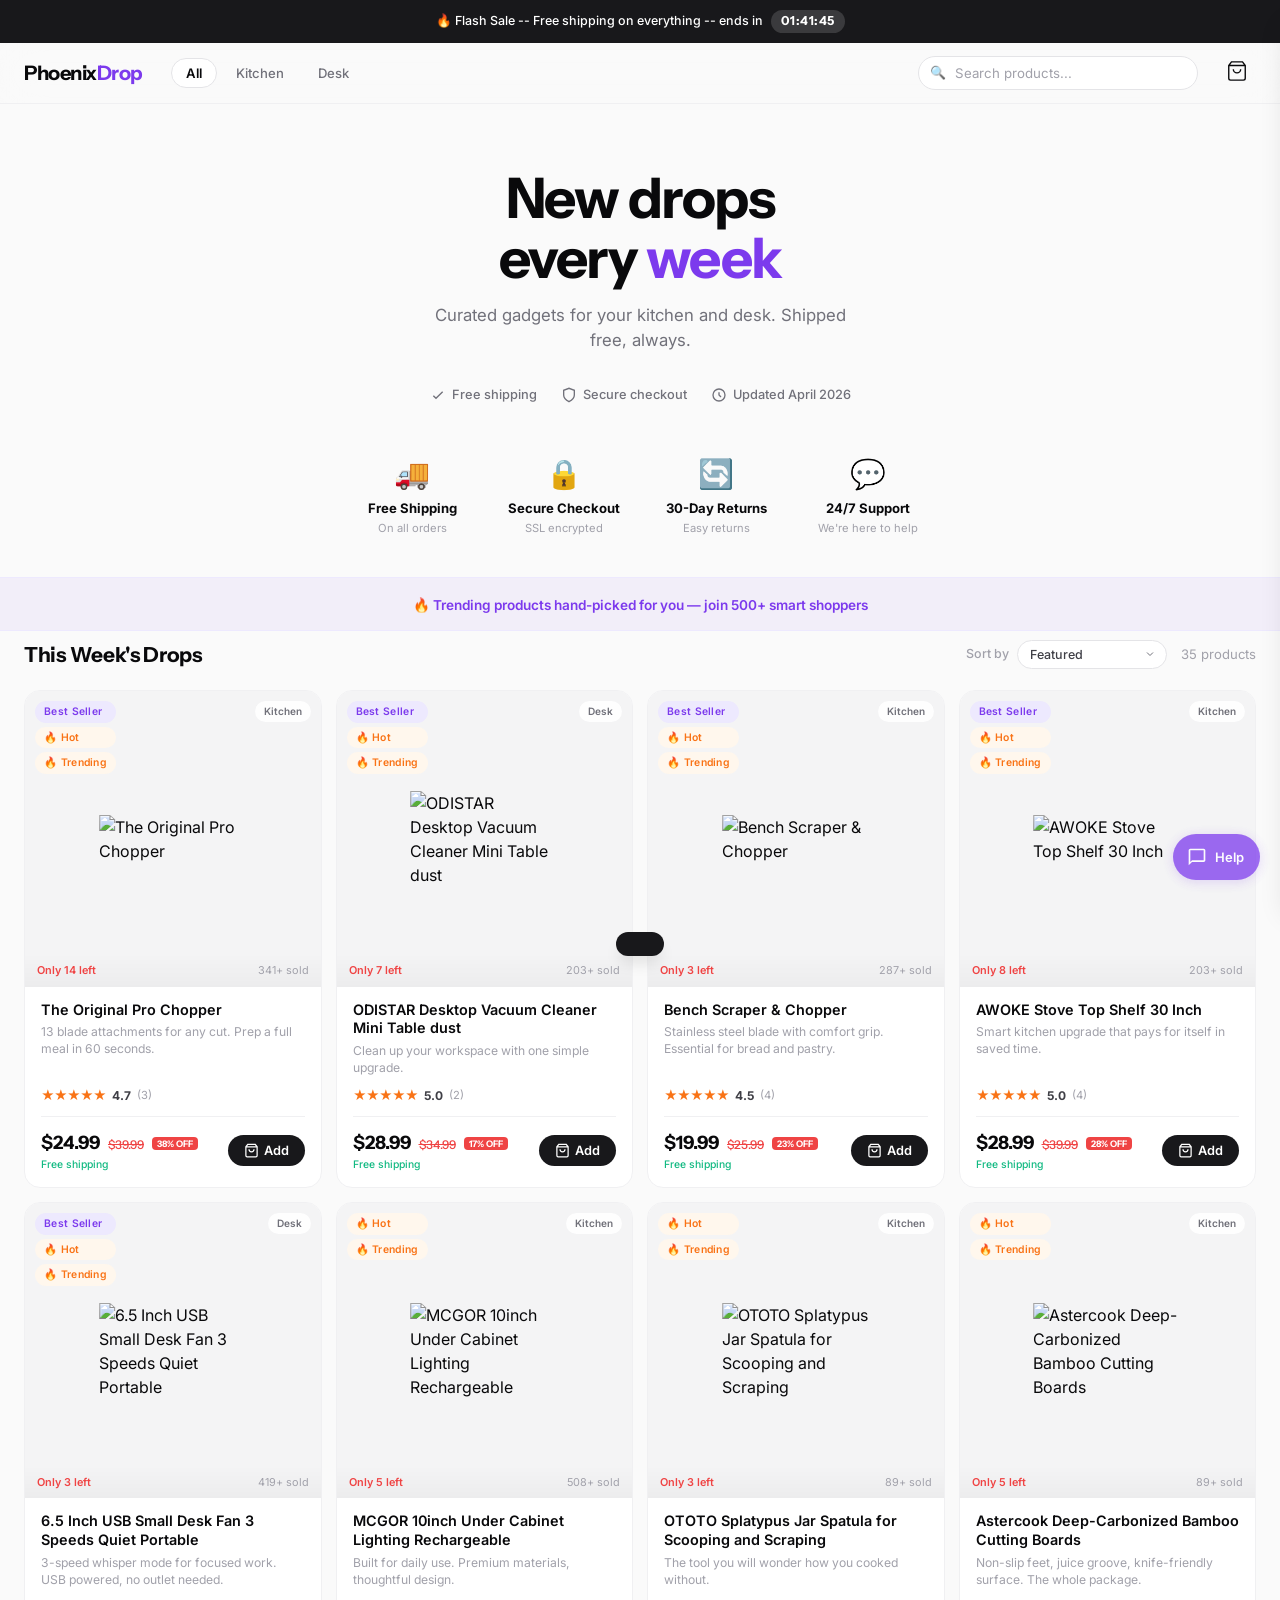
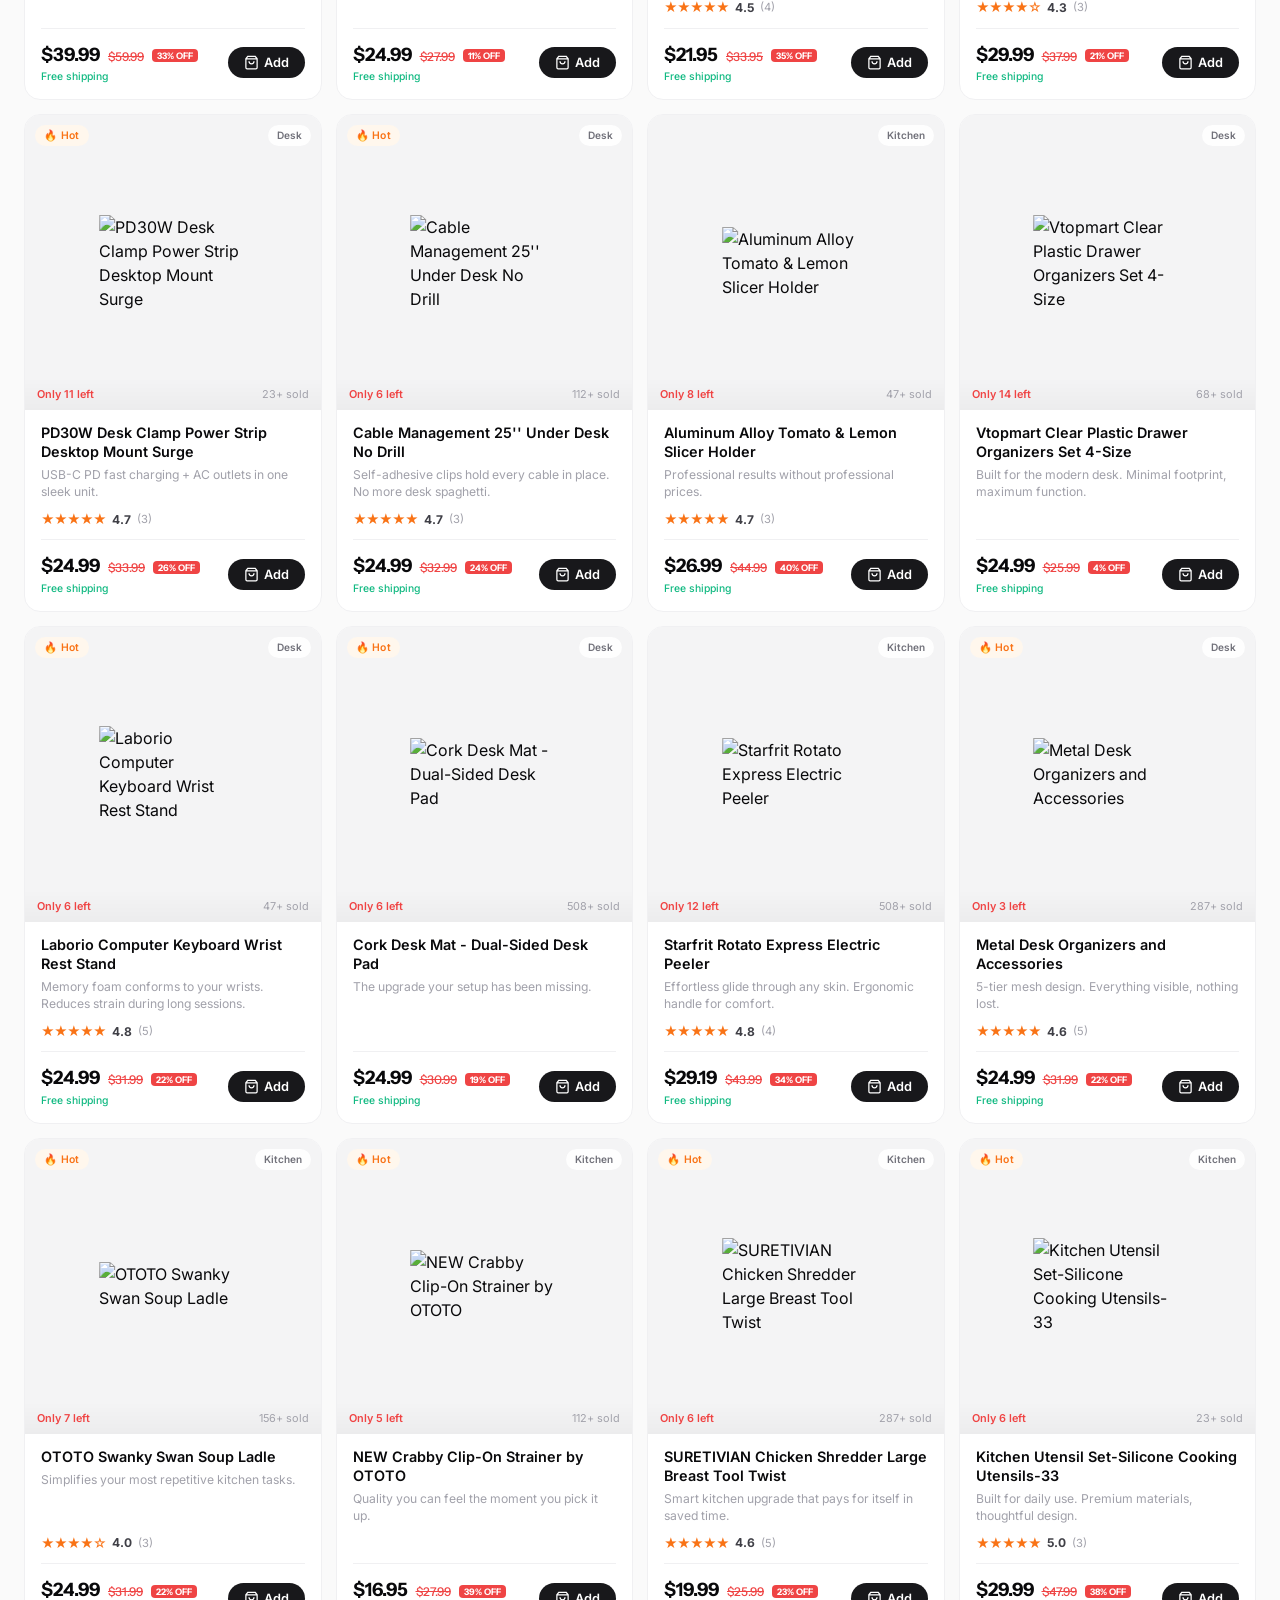
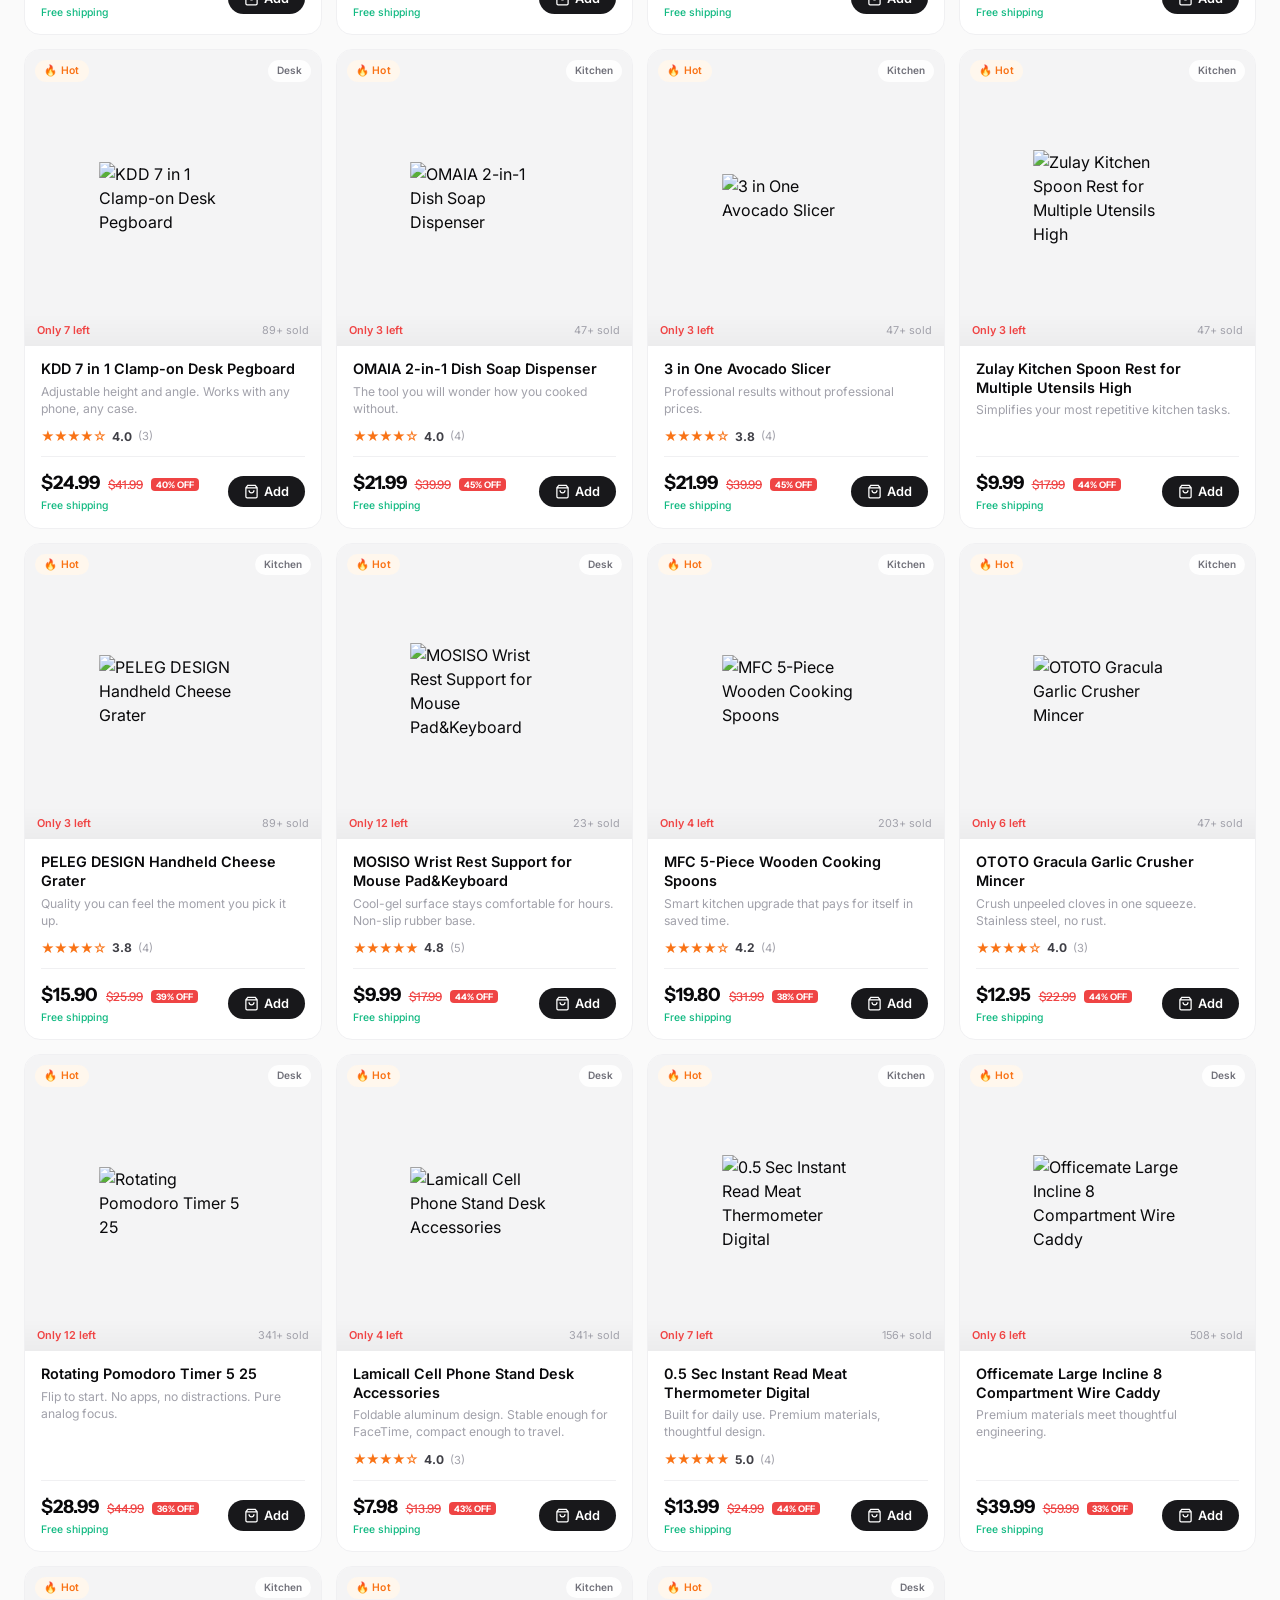
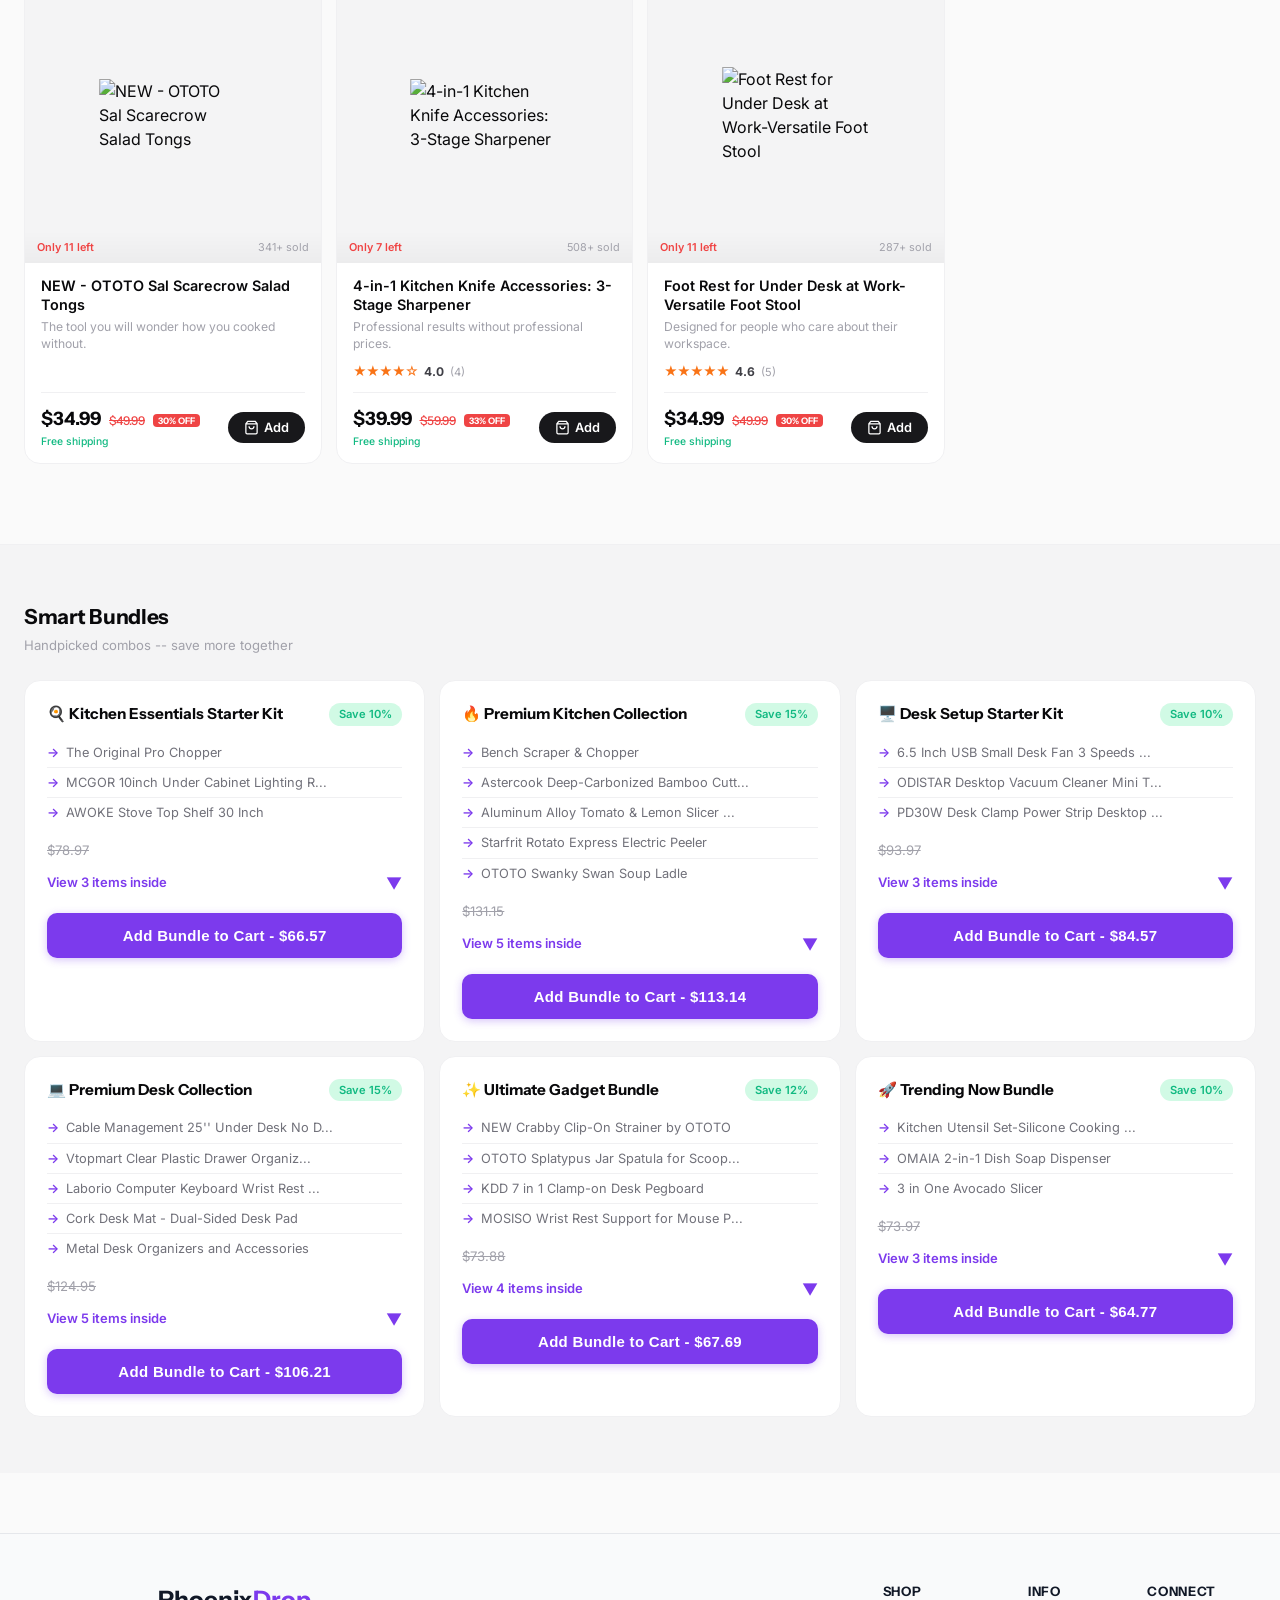
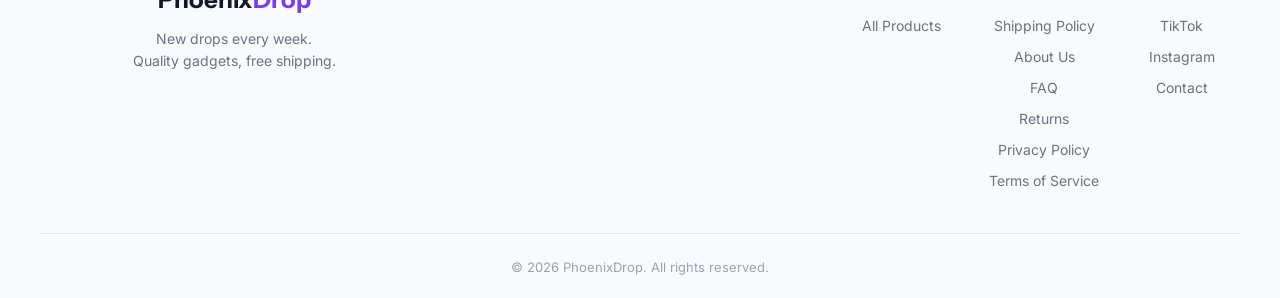
==== commit bb69115b: "rebuild: auto-deploy" ====
--- a/index.html
+++ b/index.html
@@ -81,14 +81,14 @@
       </div>
     </div>
     <div class="grid">
-    <div class="card" data-niche="kitchen_gadgets" data-name="fullstar the original pro chopper - vegetable chopper and spiralizer, food chopper with container, fruit slicer, kitc..." data-pid="c970de6a" data-price="24.99" data-sold="287" onclick="PD.openProduct('c970de6a')">
+    <div class="card" data-niche="kitchen_gadgets" data-name="fullstar the original pro chopper - vegetable chopper and spiralizer, food chopper with container, fruit slicer, kitc..." data-pid="c970de6a" data-price="24.99" data-sold="341" onclick="PD.openProduct('c970de6a')">
       <div class="card-img">
         <img src="https://m.media-amazon.com/images/I/81GZZyozv-L._AC_UL960_QL65_.jpg" alt="The Original Pro Chopper" loading="lazy">
         <div class="card-labels"><span class="lbl lbl-best">Best Seller</span><span class="lbl lbl-hot">🔥 Hot</span><span class="lbl lbl-trend">🔥 Trending</span></div>
         <span class="card-cat">Kitchen</span>
         <div class="card-fomo">
-          <span class="fomo-stock">Only 12 left</span>
-          <span class="fomo-sold">287+ sold</span>
+          <span class="fomo-stock">Only 14 left</span>
+          <span class="fomo-sold">341+ sold</span>
         </div>
       </div>
       <div class="card-body">
@@ -106,13 +106,88 @@
         </div>
       </div>
     </div>
+    <div class="card" data-niche="desk_gadgets" data-name="odistar desktop vacuum cleaner, mini table dust sweeper energy saving,high endurance up to 90 mins,cordless&amp;amp;360º ..." data-pid="18c4ca9f" data-price="28.99" data-sold="203" onclick="PD.openProduct('18c4ca9f')">
+      <div class="card-img">
+        <img src="https://m.media-amazon.com/images/I/51bbbt-YaEL._AC_UL960_QL65_.jpg" alt="ODISTAR Desktop Vacuum Cleaner Mini Table dust" loading="lazy">
+        <div class="card-labels"><span class="lbl lbl-best">Best Seller</span><span class="lbl lbl-hot">🔥 Hot</span><span class="lbl lbl-trend">🔥 Trending</span></div>
+        <span class="card-cat">Desk</span>
+        <div class="card-fomo">
+          <span class="fomo-stock">Only 7 left</span>
+          <span class="fomo-sold">203+ sold</span>
+        </div>
+      </div>
+      <div class="card-body">
+        <h3 class="card-name">ODISTAR Desktop Vacuum Cleaner Mini Table dust</h3>
+        <p class="card-desc">Clean up your workspace with one simple upgrade.</p>
+        <div class="card-rating"><span class="card-rating-stars">★★★★★</span><span class="card-rating-num">5.0</span><span class="card-rating-count">(2)</span></div>
+        <div class="card-foot">
+          <div>
+            <span class="c-price">$28.99 <span class="c-compare">$34.99</span> <span class="c-off">17% OFF</span></span>
+            <span class="c-ship">Free shipping</span>
+          </div>
+          <button class="btn-add" onclick="event.stopPropagation();PD.addToCart('18c4ca9f','ODISTAR Desktop Vacuum Cleaner Mini Table dust',28.99,'https://m.media-amazon.com/images/I/51bbbt-YaEL._AC_UL960_QL65_.jpg')">
+            <svg viewBox="0 0 24 24"><path d="M6 2L3 6v14a2 2 0 002 2h14a2 2 0 002-2V6l-3-4zM3 6h18M16 10a4 4 0 01-8 0"/></svg> Add
+          </button>
+        </div>
+      </div>
+    </div>
+    <div class="card" data-niche="kitchen_gadgets" data-name="alltop bench scraper &amp;amp; chopper for kitchen - ideal baking essential utensil,stainless steel pastry/dough/food cut..." data-pid="d00f4705" data-price="19.99" data-sold="287" onclick="PD.openProduct('d00f4705')">
+      <div class="card-img">
+        <img src="https://m.media-amazon.com/images/I/51GRGFJDSkL._AC_UL960_QL65_.jpg" alt="Bench Scraper &amp; Chopper" loading="lazy">
+        <div class="card-labels"><span class="lbl lbl-best">Best Seller</span><span class="lbl lbl-hot">🔥 Hot</span><span class="lbl lbl-trend">🔥 Trending</span></div>
+        <span class="card-cat">Kitchen</span>
+        <div class="card-fomo">
+          <span class="fomo-stock">Only 3 left</span>
+          <span class="fomo-sold">287+ sold</span>
+        </div>
+      </div>
+      <div class="card-body">
+        <h3 class="card-name">Bench Scraper &amp; Chopper</h3>
+        <p class="card-desc">Stainless steel blade with comfort grip. Essential for bread and pastry.</p>
+        <div class="card-rating"><span class="card-rating-stars">★★★★★</span><span class="card-rating-num">4.5</span><span class="card-rating-count">(4)</span></div>
+        <div class="card-foot">
+          <div>
+            <span class="c-price">$19.99 <span class="c-compare">$25.99</span> <span class="c-off">23% OFF</span></span>
+            <span class="c-ship">Free shipping</span>
+          </div>
+          <button class="btn-add" onclick="event.stopPropagation();PD.addToCart('d00f4705','Bench Scraper &amp; Chopper',19.99,'https://m.media-amazon.com/images/I/51GRGFJDSkL._AC_UL960_QL65_.jpg')">
+            <svg viewBox="0 0 24 24"><path d="M6 2L3 6v14a2 2 0 002 2h14a2 2 0 002-2V6l-3-4zM3 6h18M16 10a4 4 0 01-8 0"/></svg> Add
+          </button>
+        </div>
+      </div>
+    </div>
+    <div class="card" data-niche="kitchen_gadgets" data-name="awoke stove top shelf 30 inch - silicone material magnetic shelf for stove - 3 functional partitions kitchen spice ra..." data-pid="ec044265" data-price="28.99" data-sold="203" onclick="PD.openProduct('ec044265')">
+      <div class="card-img">
+        <img src="https://m.media-amazon.com/images/I/71zx5Vy8u+L._AC_UL960_QL65_.jpg" alt="AWOKE Stove Top Shelf 30 Inch" loading="lazy">
+        <div class="card-labels"><span class="lbl lbl-best">Best Seller</span><span class="lbl lbl-hot">🔥 Hot</span><span class="lbl lbl-trend">🔥 Trending</span></div>
+        <span class="card-cat">Kitchen</span>
+        <div class="card-fomo">
+          <span class="fomo-stock">Only 8 left</span>
+          <span class="fomo-sold">203+ sold</span>
+        </div>
+      </div>
+      <div class="card-body">
+        <h3 class="card-name">AWOKE Stove Top Shelf 30 Inch</h3>
+        <p class="card-desc">Smart kitchen upgrade that pays for itself in saved time.</p>
+        <div class="card-rating"><span class="card-rating-stars">★★★★★</span><span class="card-rating-num">5.0</span><span class="card-rating-count">(4)</span></div>
+        <div class="card-foot">
+          <div>
+            <span class="c-price">$28.99 <span class="c-compare">$39.99</span> <span class="c-off">28% OFF</span></span>
+            <span class="c-ship">Free shipping</span>
+          </div>
+          <button class="btn-add" onclick="event.stopPropagation();PD.addToCart('ec044265','AWOKE Stove Top Shelf 30 Inch',28.99,'https://m.media-amazon.com/images/I/71zx5Vy8u+L._AC_UL960_QL65_.jpg')">
+            <svg viewBox="0 0 24 24"><path d="M6 2L3 6v14a2 2 0 002 2h14a2 2 0 002-2V6l-3-4zM3 6h18M16 10a4 4 0 01-8 0"/></svg> Add
+          </button>
+        </div>
+      </div>
+    </div>
     <div class="card" data-niche="desk_gadgets" data-name="sweetfull 6.5 inch usb small desk fan, 3 speeds quiet portable desktop table fan, 360° adjustment personal mini fan f..." data-pid="49be2e76" data-price="39.99" data-sold="419" onclick="PD.openProduct('49be2e76')">
       <div class="card-img">
         <img src="https://m.media-amazon.com/images/I/71s4bcH0C7L._AC_UL960_QL65_.jpg" alt="6.5 Inch USB Small Desk Fan 3 Speeds Quiet Portable" loading="lazy">
         <div class="card-labels"><span class="lbl lbl-best">Best Seller</span><span class="lbl lbl-hot">🔥 Hot</span><span class="lbl lbl-trend">🔥 Trending</span></div>
         <span class="card-cat">Desk</span>
         <div class="card-fomo">
-          <span class="fomo-stock">Only 12 left</span>
+          <span class="fomo-stock">Only 3 left</span>
           <span class="fomo-sold">419+ sold</span>
         </div>
       </div>
@@ -131,60 +206,60 @@
         </div>
       </div>
     </div>
-    <div class="card" data-niche="kitchen_gadgets" data-name="mcgor 10inch under cabinet lighting, 2 pack rechargeable motion sensor light indoor, 5 levels dimmable magnetic close..." data-pid="ed672bfe" data-price="24.99" data-sold="341" onclick="PD.openProduct('ed672bfe')">
+    <div class="card" data-niche="kitchen_gadgets" data-name="mcgor 10inch under cabinet lighting, 2 pack rechargeable motion sensor light indoor, 5 levels dimmable magnetic close..." data-pid="ed672bfe" data-price="24.99" data-sold="508" onclick="PD.openProduct('ed672bfe')">
       <div class="card-img">
         <img src="https://m.media-amazon.com/images/I/61x62WLGvNL._AC_UL960_QL65_.jpg" alt="MCGOR 10inch Under Cabinet Lighting Rechargeable" loading="lazy">
-        <div class="card-labels"><span class="lbl lbl-best">Best Seller</span><span class="lbl lbl-hot">🔥 Hot</span><span class="lbl lbl-trend">🔥 Trending</span></div>
+        <div class="card-labels"><span class="lbl lbl-hot">🔥 Hot</span><span class="lbl lbl-trend">🔥 Trending</span></div>
+        <span class="card-cat">Kitchen</span>
+        <div class="card-fomo">
+          <span class="fomo-stock">Only 5 left</span>
+          <span class="fomo-sold">508+ sold</span>
+        </div>
+      </div>
+      <div class="card-body">
+        <h3 class="card-name">MCGOR 10inch Under Cabinet Lighting Rechargeable</h3>
+        <p class="card-desc">Built for daily use. Premium materials, thoughtful design.</p>
+        
+        <div class="card-foot">
+          <div>
+            <span class="c-price">$24.99 <span class="c-compare">$27.99</span> <span class="c-off">11% OFF</span></span>
+            <span class="c-ship">Free shipping</span>
+          </div>
+          <button class="btn-add" onclick="event.stopPropagation();PD.addToCart('ed672bfe','MCGOR 10inch Under Cabinet Lighting Rechargeable',24.99,'https://m.media-amazon.com/images/I/61x62WLGvNL._AC_UL960_QL65_.jpg')">
+            <svg viewBox="0 0 24 24"><path d="M6 2L3 6v14a2 2 0 002 2h14a2 2 0 002-2V6l-3-4zM3 6h18M16 10a4 4 0 01-8 0"/></svg> Add
+          </button>
+        </div>
+      </div>
+    </div>
+    <div class="card" data-niche="kitchen_gadgets" data-name="ototo splatypus jar spatula for scooping and scraping - unique fun cooking kitchen gadgets for foodies - bpa-free &amp;am..." data-pid="e7027463" data-price="21.95" data-sold="89" onclick="PD.openProduct('e7027463')">
+      <div class="card-img">
+        <img src="https://m.media-amazon.com/images/I/61kSyC6HXDL._AC_UL960_QL65_.jpg" alt="OTOTO Splatypus Jar Spatula for Scooping and Scraping" loading="lazy">
+        <div class="card-labels"><span class="lbl lbl-hot">🔥 Hot</span><span class="lbl lbl-trend">🔥 Trending</span></div>
         <span class="card-cat">Kitchen</span>
         <div class="card-fomo">
           <span class="fomo-stock">Only 3 left</span>
-          <span class="fomo-sold">341+ sold</span>
-        </div>
-      </div>
-      <div class="card-body">
-        <h3 class="card-name">MCGOR 10inch Under Cabinet Lighting Rechargeable</h3>
-        <p class="card-desc">Smart kitchen upgrade that pays for itself in saved time.</p>
-        
-        <div class="card-foot">
-          <div>
-            <span class="c-price">$24.99 <span class="c-compare">$27.99</span> <span class="c-off">11% OFF</span></span>
-            <span class="c-ship">Free shipping</span>
-          </div>
-          <button class="btn-add" onclick="event.stopPropagation();PD.addToCart('ed672bfe','MCGOR 10inch Under Cabinet Lighting Rechargeable',24.99,'https://m.media-amazon.com/images/I/61x62WLGvNL._AC_UL960_QL65_.jpg')">
-            <svg viewBox="0 0 24 24"><path d="M6 2L3 6v14a2 2 0 002 2h14a2 2 0 002-2V6l-3-4zM3 6h18M16 10a4 4 0 01-8 0"/></svg> Add
-          </button>
-        </div>
-      </div>
-    </div>
-    <div class="card" data-niche="desk_gadgets" data-name="odistar desktop vacuum cleaner, mini table dust sweeper energy saving,high endurance up to 90 mins,cordless&amp;amp;360º ..." data-pid="18c4ca9f" data-price="28.99" data-sold="508" onclick="PD.openProduct('18c4ca9f')">
-      <div class="card-img">
-        <img src="https://m.media-amazon.com/images/I/51bbbt-YaEL._AC_UL960_QL65_.jpg" alt="ODISTAR Desktop Vacuum Cleaner Mini Table dust" loading="lazy">
-        <div class="card-labels"><span class="lbl lbl-best">Best Seller</span><span class="lbl lbl-hot">🔥 Hot</span><span class="lbl lbl-trend">🔥 Trending</span></div>
-        <span class="card-cat">Desk</span>
-        <div class="card-fomo">
-          <span class="fomo-stock">Only 12 left</span>
-          <span class="fomo-sold">508+ sold</span>
-        </div>
-      </div>
-      <div class="card-body">
-        <h3 class="card-name">ODISTAR Desktop Vacuum Cleaner Mini Table dust</h3>
-        <p class="card-desc">Clean up your workspace with one simple upgrade.</p>
-        <div class="card-rating"><span class="card-rating-stars">★★★★★</span><span class="card-rating-num">5.0</span><span class="card-rating-count">(2)</span></div>
-        <div class="card-foot">
-          <div>
-            <span class="c-price">$28.99 <span class="c-compare">$34.99</span> <span class="c-off">17% OFF</span></span>
-            <span class="c-ship">Free shipping</span>
-          </div>
-          <button class="btn-add" onclick="event.stopPropagation();PD.addToCart('18c4ca9f','ODISTAR Desktop Vacuum Cleaner Mini Table dust',28.99,'https://m.media-amazon.com/images/I/51bbbt-YaEL._AC_UL960_QL65_.jpg')">
-            <svg viewBox="0 0 24 24"><path d="M6 2L3 6v14a2 2 0 002 2h14a2 2 0 002-2V6l-3-4zM3 6h18M16 10a4 4 0 01-8 0"/></svg> Add
-          </button>
-        </div>
-      </div>
-    </div>
-    <div class="card" data-niche="kitchen_gadgets" data-name="awoke stove top shelf 30 inch - silicone material magnetic shelf for stove - 3 functional partitions kitchen spice ra..." data-pid="ec044265" data-price="28.99" data-sold="89" onclick="PD.openProduct('ec044265')">
-      <div class="card-img">
-        <img src="https://m.media-amazon.com/images/I/71zx5Vy8u+L._AC_UL960_QL65_.jpg" alt="AWOKE Stove Top Shelf 30 Inch" loading="lazy">
-        <div class="card-labels"><span class="lbl lbl-best">Best Seller</span><span class="lbl lbl-hot">🔥 Hot</span><span class="lbl lbl-trend">🔥 Trending</span></div>
+          <span class="fomo-sold">89+ sold</span>
+        </div>
+      </div>
+      <div class="card-body">
+        <h3 class="card-name">OTOTO Splatypus Jar Spatula for Scooping and Scraping</h3>
+        <p class="card-desc">The tool you will wonder how you cooked without.</p>
+        <div class="card-rating"><span class="card-rating-stars">★★★★★</span><span class="card-rating-num">4.5</span><span class="card-rating-count">(4)</span></div>
+        <div class="card-foot">
+          <div>
+            <span class="c-price">$21.95 <span class="c-compare">$33.95</span> <span class="c-off">35% OFF</span></span>
+            <span class="c-ship">Free shipping</span>
+          </div>
+          <button class="btn-add" onclick="event.stopPropagation();PD.addToCart('e7027463','OTOTO Splatypus Jar Spatula for Scooping and Scraping',21.95,'https://m.media-amazon.com/images/I/61kSyC6HXDL._AC_UL960_QL65_.jpg')">
+            <svg viewBox="0 0 24 24"><path d="M6 2L3 6v14a2 2 0 002 2h14a2 2 0 002-2V6l-3-4zM3 6h18M16 10a4 4 0 01-8 0"/></svg> Add
+          </button>
+        </div>
+      </div>
+    </div>
+    <div class="card" data-niche="kitchen_gadgets" data-name="astercook deep-carbonized bamboo cutting boards for kitchen with wood storage stand, reversible charcuterie &amp;amp; cho..." data-pid="3f8592bf" data-price="29.99" data-sold="89" onclick="PD.openProduct('3f8592bf')">
+      <div class="card-img">
+        <img src="https://m.media-amazon.com/images/I/91xky+JYmZL._AC_UL960_QL65_.jpg" alt="Astercook Deep-Carbonized Bamboo Cutting Boards" loading="lazy">
+        <div class="card-labels"><span class="lbl lbl-hot">🔥 Hot</span><span class="lbl lbl-trend">🔥 Trending</span></div>
         <span class="card-cat">Kitchen</span>
         <div class="card-fomo">
           <span class="fomo-stock">Only 5 left</span>
@@ -192,53 +267,28 @@
         </div>
       </div>
       <div class="card-body">
-        <h3 class="card-name">AWOKE Stove Top Shelf 30 Inch</h3>
-        <p class="card-desc">Built for daily use. Premium materials, thoughtful design.</p>
-        <div class="card-rating"><span class="card-rating-stars">★★★★★</span><span class="card-rating-num">5.0</span><span class="card-rating-count">(4)</span></div>
-        <div class="card-foot">
-          <div>
-            <span class="c-price">$28.99 <span class="c-compare">$39.99</span> <span class="c-off">28% OFF</span></span>
-            <span class="c-ship">Free shipping</span>
-          </div>
-          <button class="btn-add" onclick="event.stopPropagation();PD.addToCart('ec044265','AWOKE Stove Top Shelf 30 Inch',28.99,'https://m.media-amazon.com/images/I/71zx5Vy8u+L._AC_UL960_QL65_.jpg')">
-            <svg viewBox="0 0 24 24"><path d="M6 2L3 6v14a2 2 0 002 2h14a2 2 0 002-2V6l-3-4zM3 6h18M16 10a4 4 0 01-8 0"/></svg> Add
-          </button>
-        </div>
-      </div>
-    </div>
-    <div class="card" data-niche="kitchen_gadgets" data-name="alltop bench scraper &amp;amp; chopper for kitchen - ideal baking essential utensil,stainless steel pastry/dough/food cut..." data-pid="d00f4705" data-price="19.99" data-sold="287" onclick="PD.openProduct('d00f4705')">
-      <div class="card-img">
-        <img src="https://m.media-amazon.com/images/I/51GRGFJDSkL._AC_UL960_QL65_.jpg" alt="Bench Scraper &amp; Chopper" loading="lazy">
-        <div class="card-labels"><span class="lbl lbl-hot">🔥 Hot</span><span class="lbl lbl-trend">🔥 Trending</span></div>
-        <span class="card-cat">Kitchen</span>
-        <div class="card-fomo">
-          <span class="fomo-stock">Only 3 left</span>
-          <span class="fomo-sold">287+ sold</span>
-        </div>
-      </div>
-      <div class="card-body">
-        <h3 class="card-name">Bench Scraper &amp; Chopper</h3>
-        <p class="card-desc">Stainless steel blade with comfort grip. Essential for bread and pastry.</p>
-        <div class="card-rating"><span class="card-rating-stars">★★★★★</span><span class="card-rating-num">4.5</span><span class="card-rating-count">(4)</span></div>
-        <div class="card-foot">
-          <div>
-            <span class="c-price">$19.99 <span class="c-compare">$25.99</span> <span class="c-off">23% OFF</span></span>
-            <span class="c-ship">Free shipping</span>
-          </div>
-          <button class="btn-add" onclick="event.stopPropagation();PD.addToCart('d00f4705','Bench Scraper &amp; Chopper',19.99,'https://m.media-amazon.com/images/I/51GRGFJDSkL._AC_UL960_QL65_.jpg')">
-            <svg viewBox="0 0 24 24"><path d="M6 2L3 6v14a2 2 0 002 2h14a2 2 0 002-2V6l-3-4zM3 6h18M16 10a4 4 0 01-8 0"/></svg> Add
-          </button>
-        </div>
-      </div>
-    </div>
-    <div class="card" data-niche="desk_gadgets" data-name="pd30w desk clamp power strip, desktop mount surge protector, fast charging station, 5ft extension cord desk edge moun..." data-pid="128c116c" data-price="24.99" data-sold="112" onclick="PD.openProduct('128c116c')">
+        <h3 class="card-name">Astercook Deep-Carbonized Bamboo Cutting Boards</h3>
+        <p class="card-desc">Non-slip feet, juice groove, knife-friendly surface. The whole package.</p>
+        <div class="card-rating"><span class="card-rating-stars">★★★★☆</span><span class="card-rating-num">4.3</span><span class="card-rating-count">(3)</span></div>
+        <div class="card-foot">
+          <div>
+            <span class="c-price">$29.99 <span class="c-compare">$37.99</span> <span class="c-off">21% OFF</span></span>
+            <span class="c-ship">Free shipping</span>
+          </div>
+          <button class="btn-add" onclick="event.stopPropagation();PD.addToCart('3f8592bf','Astercook Deep-Carbonized Bamboo Cutting Boards',29.99,'https://m.media-amazon.com/images/I/91xky+JYmZL._AC_UL960_QL65_.jpg')">
+            <svg viewBox="0 0 24 24"><path d="M6 2L3 6v14a2 2 0 002 2h14a2 2 0 002-2V6l-3-4zM3 6h18M16 10a4 4 0 01-8 0"/></svg> Add
+          </button>
+        </div>
+      </div>
+    </div>
+    <div class="card" data-niche="desk_gadgets" data-name="pd30w desk clamp power strip, desktop mount surge protector, fast charging station, 5ft extension cord desk edge moun..." data-pid="128c116c" data-price="24.99" data-sold="23" onclick="PD.openProduct('128c116c')">
       <div class="card-img">
         <img src="https://m.media-amazon.com/images/I/51oCgzEjdrL._AC_UL960_QL65_.jpg" alt="PD30W Desk Clamp Power Strip Desktop Mount Surge" loading="lazy">
-        <div class="card-labels"><span class="lbl lbl-hot">🔥 Hot</span><span class="lbl lbl-trend">🔥 Trending</span></div>
+        <div class="card-labels"><span class="lbl lbl-hot">🔥 Hot</span></div>
         <span class="card-cat">Desk</span>
         <div class="card-fomo">
-          <span class="fomo-stock">Only 6 left</span>
-          <span class="fomo-sold">112+ sold</span>
+          <span class="fomo-stock">Only 11 left</span>
+          <span class="fomo-sold">23+ sold</span>
         </div>
       </div>
       <div class="card-body">
@@ -256,39 +306,14 @@
         </div>
       </div>
     </div>
-    <div class="card" data-niche="kitchen_gadgets" data-name="astercook deep-carbonized bamboo cutting boards for kitchen with wood storage stand, reversible charcuterie &amp;amp; cho..." data-pid="3f8592bf" data-price="29.99" data-sold="112" onclick="PD.openProduct('3f8592bf')">
-      <div class="card-img">
-        <img src="https://m.media-amazon.com/images/I/91xky+JYmZL._AC_UL960_QL65_.jpg" alt="Astercook Deep-Carbonized Bamboo Cutting Boards" loading="lazy">
-        <div class="card-labels"><span class="lbl lbl-hot">🔥 Hot</span><span class="lbl lbl-trend">🔥 Trending</span></div>
-        <span class="card-cat">Kitchen</span>
-        <div class="card-fomo">
-          <span class="fomo-stock">Only 4 left</span>
+    <div class="card" data-niche="desk_gadgets" data-name="cable management, 25&amp;#x27;&amp;#x27; cable management under desk no drill, metal cord organizer with clamp for standing d..." data-pid="d33193b4" data-price="24.99" data-sold="112" onclick="PD.openProduct('d33193b4')">
+      <div class="card-img">
+        <img src="https://m.media-amazon.com/images/I/719HqEdBSvL._AC_UL960_QL65_.jpg" alt="Cable Management 25&#x27;&#x27; Under Desk No Drill" loading="lazy">
+        <div class="card-labels"><span class="lbl lbl-hot">🔥 Hot</span></div>
+        <span class="card-cat">Desk</span>
+        <div class="card-fomo">
+          <span class="fomo-stock">Only 6 left</span>
           <span class="fomo-sold">112+ sold</span>
-        </div>
-      </div>
-      <div class="card-body">
-        <h3 class="card-name">Astercook Deep-Carbonized Bamboo Cutting Boards</h3>
-        <p class="card-desc">Non-slip feet, juice groove, knife-friendly surface. The whole package.</p>
-        <div class="card-rating"><span class="card-rating-stars">★★★★☆</span><span class="card-rating-num">4.3</span><span class="card-rating-count">(3)</span></div>
-        <div class="card-foot">
-          <div>
-            <span class="c-price">$29.99 <span class="c-compare">$37.99</span> <span class="c-off">21% OFF</span></span>
-            <span class="c-ship">Free shipping</span>
-          </div>
-          <button class="btn-add" onclick="event.stopPropagation();PD.addToCart('3f8592bf','Astercook Deep-Carbonized Bamboo Cutting Boards',29.99,'https://m.media-amazon.com/images/I/91xky+JYmZL._AC_UL960_QL65_.jpg')">
-            <svg viewBox="0 0 24 24"><path d="M6 2L3 6v14a2 2 0 002 2h14a2 2 0 002-2V6l-3-4zM3 6h18M16 10a4 4 0 01-8 0"/></svg> Add
-          </button>
-        </div>
-      </div>
-    </div>
-    <div class="card" data-niche="desk_gadgets" data-name="cable management, 25&amp;#x27;&amp;#x27; cable management under desk no drill, metal cord organizer with clamp for standing d..." data-pid="d33193b4" data-price="24.99" data-sold="47" onclick="PD.openProduct('d33193b4')">
-      <div class="card-img">
-        <img src="https://m.media-amazon.com/images/I/719HqEdBSvL._AC_UL960_QL65_.jpg" alt="Cable Management 25&#x27;&#x27; Under Desk No Drill" loading="lazy">
-        <div class="card-labels"><span class="lbl lbl-hot">🔥 Hot</span></div>
-        <span class="card-cat">Desk</span>
-        <div class="card-fomo">
-          <span class="fomo-stock">Only 7 left</span>
-          <span class="fomo-sold">47+ sold</span>
         </div>
       </div>
       <div class="card-body">
@@ -306,19 +331,19 @@
         </div>
       </div>
     </div>
-    <div class="card" data-niche="kitchen_gadgets" data-name="aluminum alloy tomato &amp;amp; lemon slicer holder - manual fruit and onion cutter tool with handle, vegetable cutting t..." data-pid="16f3ce7a" data-price="26.99" data-sold="89" onclick="PD.openProduct('16f3ce7a')">
+    <div class="card" data-niche="kitchen_gadgets" data-name="aluminum alloy tomato &amp;amp; lemon slicer holder - manual fruit and onion cutter tool with handle, vegetable cutting t..." data-pid="16f3ce7a" data-price="26.99" data-sold="47" onclick="PD.openProduct('16f3ce7a')">
       <div class="card-img">
         <img src="https://m.media-amazon.com/images/I/51JuJvRk6DL._AC_UL960_QL65_.jpg" alt="Aluminum Alloy Tomato &amp; Lemon Slicer Holder" loading="lazy">
         <div class="card-labels"></div>
         <span class="card-cat">Kitchen</span>
         <div class="card-fomo">
-          <span class="fomo-stock">Only 3 left</span>
-          <span class="fomo-sold">89+ sold</span>
+          <span class="fomo-stock">Only 8 left</span>
+          <span class="fomo-sold">47+ sold</span>
         </div>
       </div>
       <div class="card-body">
         <h3 class="card-name">Aluminum Alloy Tomato &amp; Lemon Slicer Holder</h3>
-        <p class="card-desc">The tool you will wonder how you cooked without.</p>
+        <p class="card-desc">Professional results without professional prices.</p>
         <div class="card-rating"><span class="card-rating-stars">★★★★★</span><span class="card-rating-num">4.7</span><span class="card-rating-count">(3)</span></div>
         <div class="card-foot">
           <div>
@@ -331,14 +356,14 @@
         </div>
       </div>
     </div>
-    <div class="card" data-niche="desk_gadgets" data-name="vtopmart 25 pcs clear plastic drawer organizers set, 4-size versatile bathroom and vanity drawer organizer trays, sto..." data-pid="342180e1" data-price="24.99" data-sold="23" onclick="PD.openProduct('342180e1')">
+    <div class="card" data-niche="desk_gadgets" data-name="vtopmart 25 pcs clear plastic drawer organizers set, 4-size versatile bathroom and vanity drawer organizer trays, sto..." data-pid="342180e1" data-price="24.99" data-sold="68" onclick="PD.openProduct('342180e1')">
       <div class="card-img">
         <img src="https://m.media-amazon.com/images/I/81yj+PUYVxL._AC_UL960_QL65_.jpg" alt="Vtopmart Clear Plastic Drawer Organizers Set 4-Size" loading="lazy">
         <div class="card-labels"></div>
         <span class="card-cat">Desk</span>
         <div class="card-fomo">
-          <span class="fomo-stock">Only 11 left</span>
-          <span class="fomo-sold">23+ sold</span>
+          <span class="fomo-stock">Only 14 left</span>
+          <span class="fomo-sold">68+ sold</span>
         </div>
       </div>
       <div class="card-body">
@@ -356,14 +381,14 @@
         </div>
       </div>
     </div>
-    <div class="card" data-niche="desk_gadgets" data-name="laborio computer keyboard wrist rest stand for desktop, keyboard holder for easy typing with wrist pad for office des..." data-pid="2279fade" data-price="24.99" data-sold="23" onclick="PD.openProduct('2279fade')">
+    <div class="card" data-niche="desk_gadgets" data-name="laborio computer keyboard wrist rest stand for desktop, keyboard holder for easy typing with wrist pad for office des..." data-pid="2279fade" data-price="24.99" data-sold="47" onclick="PD.openProduct('2279fade')">
       <div class="card-img">
         <img src="https://m.media-amazon.com/images/I/61v5t9ncx5L._AC_UL960_QL65_.jpg" alt="Laborio Computer Keyboard Wrist Rest Stand" loading="lazy">
         <div class="card-labels"><span class="lbl lbl-hot">🔥 Hot</span></div>
         <span class="card-cat">Desk</span>
         <div class="card-fomo">
-          <span class="fomo-stock">Only 12 left</span>
-          <span class="fomo-sold">23+ sold</span>
+          <span class="fomo-stock">Only 6 left</span>
+          <span class="fomo-sold">47+ sold</span>
         </div>
       </div>
       <div class="card-body">
@@ -387,7 +412,7 @@
         <div class="card-labels"><span class="lbl lbl-hot">🔥 Hot</span></div>
         <span class="card-cat">Desk</span>
         <div class="card-fomo">
-          <span class="fomo-stock">Only 5 left</span>
+          <span class="fomo-stock">Only 6 left</span>
           <span class="fomo-sold">508+ sold</span>
         </div>
       </div>
@@ -406,14 +431,14 @@
         </div>
       </div>
     </div>
-    <div class="card" data-niche="kitchen_gadgets" data-name="starfrit rotato express electric peeler - 2 spare blades - safe &amp;amp; easy to use - effortlessly peels vegetables and..." data-pid="cdf1ab53" data-price="29.19" data-sold="68" onclick="PD.openProduct('cdf1ab53')">
+    <div class="card" data-niche="kitchen_gadgets" data-name="starfrit rotato express electric peeler - 2 spare blades - safe &amp;amp; easy to use - effortlessly peels vegetables and..." data-pid="cdf1ab53" data-price="29.19" data-sold="508" onclick="PD.openProduct('cdf1ab53')">
       <div class="card-img">
         <img src="https://m.media-amazon.com/images/I/710ejJuESsL._AC_UL960_QL65_.jpg" alt="Starfrit Rotato Express Electric Peeler" loading="lazy">
         <div class="card-labels"></div>
         <span class="card-cat">Kitchen</span>
         <div class="card-fomo">
-          <span class="fomo-stock">Only 11 left</span>
-          <span class="fomo-sold">68+ sold</span>
+          <span class="fomo-stock">Only 12 left</span>
+          <span class="fomo-sold">508+ sold</span>
         </div>
       </div>
       <div class="card-body">
@@ -431,14 +456,14 @@
         </div>
       </div>
     </div>
-    <div class="card" data-niche="desk_gadgets" data-name="metal desk organizers and accessories with file holder – aesthetic black desk accessories for women office setup – de..." data-pid="d7ae3014" data-price="24.99" data-sold="68" onclick="PD.openProduct('d7ae3014')">
+    <div class="card" data-niche="desk_gadgets" data-name="metal desk organizers and accessories with file holder – aesthetic black desk accessories for women office setup – de..." data-pid="d7ae3014" data-price="24.99" data-sold="287" onclick="PD.openProduct('d7ae3014')">
       <div class="card-img">
         <img src="https://m.media-amazon.com/images/I/91Bd5vXWiIL._AC_UL960_QL65_.jpg" alt="Metal Desk Organizers and Accessories" loading="lazy">
         <div class="card-labels"><span class="lbl lbl-hot">🔥 Hot</span></div>
         <span class="card-cat">Desk</span>
         <div class="card-fomo">
-          <span class="fomo-stock">Only 14 left</span>
-          <span class="fomo-sold">68+ sold</span>
+          <span class="fomo-stock">Only 3 left</span>
+          <span class="fomo-sold">287+ sold</span>
         </div>
       </div>
       <div class="card-body">
@@ -456,20 +481,20 @@
         </div>
       </div>
     </div>
-    <div class="card" data-niche="kitchen_gadgets" data-name="ototo swanky swan soup ladle - heat resistant soup ladles - cute kitchen accessories, unique kitchen gifts, fun cooki..." data-pid="1ab88ce2" data-price="24.99" data-sold="508" onclick="PD.openProduct('1ab88ce2')">
+    <div class="card" data-niche="kitchen_gadgets" data-name="ototo swanky swan soup ladle - heat resistant soup ladles - cute kitchen accessories, unique kitchen gifts, fun cooki..." data-pid="1ab88ce2" data-price="24.99" data-sold="156" onclick="PD.openProduct('1ab88ce2')">
       <div class="card-img">
         <img src="https://m.media-amazon.com/images/I/31314hgizlL._AC_UL960_QL65_.jpg" alt="OTOTO Swanky Swan Soup Ladle" loading="lazy">
         <div class="card-labels"><span class="lbl lbl-hot">🔥 Hot</span></div>
         <span class="card-cat">Kitchen</span>
         <div class="card-fomo">
-          <span class="fomo-stock">Only 4 left</span>
-          <span class="fomo-sold">508+ sold</span>
+          <span class="fomo-stock">Only 7 left</span>
+          <span class="fomo-sold">156+ sold</span>
         </div>
       </div>
       <div class="card-body">
         <h3 class="card-name">OTOTO Swanky Swan Soup Ladle</h3>
-        <p class="card-desc">Professional results without professional prices.</p>
-        <div class="card-rating"><span class="card-rating-stars">★★★★☆</span><span class="card-rating-num">4.3</span><span class="card-rating-count">(3)</span></div>
+        <p class="card-desc">Simplifies your most repetitive kitchen tasks.</p>
+        <div class="card-rating"><span class="card-rating-stars">★★★★☆</span><span class="card-rating-num">4.0</span><span class="card-rating-count">(3)</span></div>
         <div class="card-foot">
           <div>
             <span class="c-price">$24.99 <span class="c-compare">$31.99</span> <span class="c-off">22% OFF</span></span>
@@ -481,89 +506,89 @@
         </div>
       </div>
     </div>
-    <div class="card" data-niche="kitchen_gadgets" data-name="new crabby clip-on strainer by ototo - silicone and stainless steel pasta strainer, funny gifts, cute kitchen accesso..." data-pid="dcf380ea" data-price="16.95" data-sold="23" onclick="PD.openProduct('dcf380ea')">
+    <div class="card" data-niche="kitchen_gadgets" data-name="new crabby clip-on strainer by ototo - silicone and stainless steel pasta strainer, funny gifts, cute kitchen accesso..." data-pid="dcf380ea" data-price="16.95" data-sold="112" onclick="PD.openProduct('dcf380ea')">
       <div class="card-img">
         <img src="https://m.media-amazon.com/images/I/71AV-63wPjL._AC_UL960_QL65_.jpg" alt="NEW Crabby Clip-On Strainer by OTOTO" loading="lazy">
         <div class="card-labels"><span class="lbl lbl-hot">🔥 Hot</span></div>
         <span class="card-cat">Kitchen</span>
         <div class="card-fomo">
+          <span class="fomo-stock">Only 5 left</span>
+          <span class="fomo-sold">112+ sold</span>
+        </div>
+      </div>
+      <div class="card-body">
+        <h3 class="card-name">NEW Crabby Clip-On Strainer by OTOTO</h3>
+        <p class="card-desc">Quality you can feel the moment you pick it up.</p>
+        
+        <div class="card-foot">
+          <div>
+            <span class="c-price">$16.95 <span class="c-compare">$27.99</span> <span class="c-off">39% OFF</span></span>
+            <span class="c-ship">Free shipping</span>
+          </div>
+          <button class="btn-add" onclick="event.stopPropagation();PD.addToCart('dcf380ea','NEW Crabby Clip-On Strainer by OTOTO',16.95,'https://m.media-amazon.com/images/I/71AV-63wPjL._AC_UL960_QL65_.jpg')">
+            <svg viewBox="0 0 24 24"><path d="M6 2L3 6v14a2 2 0 002 2h14a2 2 0 002-2V6l-3-4zM3 6h18M16 10a4 4 0 01-8 0"/></svg> Add
+          </button>
+        </div>
+      </div>
+    </div>
+    <div class="card" data-niche="kitchen_gadgets" data-name="suretivian chicken shredder large chicken breast shredder tool twist with brush&amp;amp;fork, visible meat shredder machi..." data-pid="deecfd78" data-price="19.99" data-sold="287" onclick="PD.openProduct('deecfd78')">
+      <div class="card-img">
+        <img src="https://m.media-amazon.com/images/I/71d6vBNDknL._AC_UL960_QL65_.jpg" alt="SURETIVIAN Chicken Shredder Large Breast Tool Twist" loading="lazy">
+        <div class="card-labels"><span class="lbl lbl-hot">🔥 Hot</span></div>
+        <span class="card-cat">Kitchen</span>
+        <div class="card-fomo">
+          <span class="fomo-stock">Only 6 left</span>
+          <span class="fomo-sold">287+ sold</span>
+        </div>
+      </div>
+      <div class="card-body">
+        <h3 class="card-name">SURETIVIAN Chicken Shredder Large Breast Tool Twist</h3>
+        <p class="card-desc">Smart kitchen upgrade that pays for itself in saved time.</p>
+        <div class="card-rating"><span class="card-rating-stars">★★★★★</span><span class="card-rating-num">4.6</span><span class="card-rating-count">(5)</span></div>
+        <div class="card-foot">
+          <div>
+            <span class="c-price">$19.99 <span class="c-compare">$25.99</span> <span class="c-off">23% OFF</span></span>
+            <span class="c-ship">Free shipping</span>
+          </div>
+          <button class="btn-add" onclick="event.stopPropagation();PD.addToCart('deecfd78','SURETIVIAN Chicken Shredder Large Breast Tool Twist',19.99,'https://m.media-amazon.com/images/I/71d6vBNDknL._AC_UL960_QL65_.jpg')">
+            <svg viewBox="0 0 24 24"><path d="M6 2L3 6v14a2 2 0 002 2h14a2 2 0 002-2V6l-3-4zM3 6h18M16 10a4 4 0 01-8 0"/></svg> Add
+          </button>
+        </div>
+      </div>
+    </div>
+    <div class="card" data-niche="kitchen_gadgets" data-name="kitchen utensil set-silicone cooking utensils-33 kitchen gadgets &amp;amp; spoons for nonstick cookware-silicone and stai..." data-pid="c32fc230" data-price="29.99" data-sold="23" onclick="PD.openProduct('c32fc230')">
+      <div class="card-img">
+        <img src="https://m.media-amazon.com/images/I/71J6P8L6ORL._AC_UL960_QL65_.jpg" alt="Kitchen Utensil Set-Silicone Cooking Utensils-33" loading="lazy">
+        <div class="card-labels"><span class="lbl lbl-hot">🔥 Hot</span></div>
+        <span class="card-cat">Kitchen</span>
+        <div class="card-fomo">
+          <span class="fomo-stock">Only 6 left</span>
+          <span class="fomo-sold">23+ sold</span>
+        </div>
+      </div>
+      <div class="card-body">
+        <h3 class="card-name">Kitchen Utensil Set-Silicone Cooking Utensils-33</h3>
+        <p class="card-desc">Built for daily use. Premium materials, thoughtful design.</p>
+        <div class="card-rating"><span class="card-rating-stars">★★★★★</span><span class="card-rating-num">5.0</span><span class="card-rating-count">(3)</span></div>
+        <div class="card-foot">
+          <div>
+            <span class="c-price">$29.99 <span class="c-compare">$47.99</span> <span class="c-off">38% OFF</span></span>
+            <span class="c-ship">Free shipping</span>
+          </div>
+          <button class="btn-add" onclick="event.stopPropagation();PD.addToCart('c32fc230','Kitchen Utensil Set-Silicone Cooking Utensils-33',29.99,'https://m.media-amazon.com/images/I/71J6P8L6ORL._AC_UL960_QL65_.jpg')">
+            <svg viewBox="0 0 24 24"><path d="M6 2L3 6v14a2 2 0 002 2h14a2 2 0 002-2V6l-3-4zM3 6h18M16 10a4 4 0 01-8 0"/></svg> Add
+          </button>
+        </div>
+      </div>
+    </div>
+    <div class="card" data-niche="desk_gadgets" data-name="kdd 7 in 1 clamp-on desk pegboard - no drill desk side storage with phone stand/pen holder/storage box/headset &amp;amp; ..." data-pid="e8857542" data-price="24.99" data-sold="89" onclick="PD.openProduct('e8857542')">
+      <div class="card-img">
+        <img src="https://m.media-amazon.com/images/I/719oiaHs4GL._AC_UL960_QL65_.jpg" alt="KDD 7 in 1 Clamp-on Desk Pegboard" loading="lazy">
+        <div class="card-labels"><span class="lbl lbl-hot">🔥 Hot</span></div>
+        <span class="card-cat">Desk</span>
+        <div class="card-fomo">
           <span class="fomo-stock">Only 7 left</span>
-          <span class="fomo-sold">23+ sold</span>
-        </div>
-      </div>
-      <div class="card-body">
-        <h3 class="card-name">NEW Crabby Clip-On Strainer by OTOTO</h3>
-        <p class="card-desc">Simplifies your most repetitive kitchen tasks.</p>
-        
-        <div class="card-foot">
-          <div>
-            <span class="c-price">$16.95 <span class="c-compare">$27.99</span> <span class="c-off">39% OFF</span></span>
-            <span class="c-ship">Free shipping</span>
-          </div>
-          <button class="btn-add" onclick="event.stopPropagation();PD.addToCart('dcf380ea','NEW Crabby Clip-On Strainer by OTOTO',16.95,'https://m.media-amazon.com/images/I/71AV-63wPjL._AC_UL960_QL65_.jpg')">
-            <svg viewBox="0 0 24 24"><path d="M6 2L3 6v14a2 2 0 002 2h14a2 2 0 002-2V6l-3-4zM3 6h18M16 10a4 4 0 01-8 0"/></svg> Add
-          </button>
-        </div>
-      </div>
-    </div>
-    <div class="card" data-niche="kitchen_gadgets" data-name="ototo splatypus jar spatula for scooping and scraping - unique fun cooking kitchen gadgets for foodies - bpa-free &amp;am..." data-pid="e7027463" data-price="21.95" data-sold="419" onclick="PD.openProduct('e7027463')">
-      <div class="card-img">
-        <img src="https://m.media-amazon.com/images/I/61kSyC6HXDL._AC_UL960_QL65_.jpg" alt="OTOTO Splatypus Jar Spatula for Scooping and Scraping" loading="lazy">
-        <div class="card-labels"><span class="lbl lbl-hot">🔥 Hot</span></div>
-        <span class="card-cat">Kitchen</span>
-        <div class="card-fomo">
-          <span class="fomo-stock">Only 5 left</span>
-          <span class="fomo-sold">419+ sold</span>
-        </div>
-      </div>
-      <div class="card-body">
-        <h3 class="card-name">OTOTO Splatypus Jar Spatula for Scooping and Scraping</h3>
-        <p class="card-desc">Quality you can feel the moment you pick it up.</p>
-        <div class="card-rating"><span class="card-rating-stars">★★★★★</span><span class="card-rating-num">4.8</span><span class="card-rating-count">(4)</span></div>
-        <div class="card-foot">
-          <div>
-            <span class="c-price">$21.95 <span class="c-compare">$33.95</span> <span class="c-off">35% OFF</span></span>
-            <span class="c-ship">Free shipping</span>
-          </div>
-          <button class="btn-add" onclick="event.stopPropagation();PD.addToCart('e7027463','OTOTO Splatypus Jar Spatula for Scooping and Scraping',21.95,'https://m.media-amazon.com/images/I/61kSyC6HXDL._AC_UL960_QL65_.jpg')">
-            <svg viewBox="0 0 24 24"><path d="M6 2L3 6v14a2 2 0 002 2h14a2 2 0 002-2V6l-3-4zM3 6h18M16 10a4 4 0 01-8 0"/></svg> Add
-          </button>
-        </div>
-      </div>
-    </div>
-    <div class="card" data-niche="kitchen_gadgets" data-name="kitchen utensil set-silicone cooking utensils-33 kitchen gadgets &amp;amp; spoons for nonstick cookware-silicone and stai..." data-pid="c32fc230" data-price="29.99" data-sold="89" onclick="PD.openProduct('c32fc230')">
-      <div class="card-img">
-        <img src="https://m.media-amazon.com/images/I/71J6P8L6ORL._AC_UL960_QL65_.jpg" alt="Kitchen Utensil Set-Silicone Cooking Utensils-33" loading="lazy">
-        <div class="card-labels"><span class="lbl lbl-hot">🔥 Hot</span></div>
-        <span class="card-cat">Kitchen</span>
-        <div class="card-fomo">
-          <span class="fomo-stock">Only 6 left</span>
           <span class="fomo-sold">89+ sold</span>
-        </div>
-      </div>
-      <div class="card-body">
-        <h3 class="card-name">Kitchen Utensil Set-Silicone Cooking Utensils-33</h3>
-        <p class="card-desc">Smart kitchen upgrade that pays for itself in saved time.</p>
-        <div class="card-rating"><span class="card-rating-stars">★★★★★</span><span class="card-rating-num">5.0</span><span class="card-rating-count">(3)</span></div>
-        <div class="card-foot">
-          <div>
-            <span class="c-price">$29.99 <span class="c-compare">$47.99</span> <span class="c-off">38% OFF</span></span>
-            <span class="c-ship">Free shipping</span>
-          </div>
-          <button class="btn-add" onclick="event.stopPropagation();PD.addToCart('c32fc230','Kitchen Utensil Set-Silicone Cooking Utensils-33',29.99,'https://m.media-amazon.com/images/I/71J6P8L6ORL._AC_UL960_QL65_.jpg')">
-            <svg viewBox="0 0 24 24"><path d="M6 2L3 6v14a2 2 0 002 2h14a2 2 0 002-2V6l-3-4zM3 6h18M16 10a4 4 0 01-8 0"/></svg> Add
-          </button>
-        </div>
-      </div>
-    </div>
-    <div class="card" data-niche="desk_gadgets" data-name="kdd 7 in 1 clamp-on desk pegboard - no drill desk side storage with phone stand/pen holder/storage box/headset &amp;amp; ..." data-pid="e8857542" data-price="24.99" data-sold="508" onclick="PD.openProduct('e8857542')">
-      <div class="card-img">
-        <img src="https://m.media-amazon.com/images/I/719oiaHs4GL._AC_UL960_QL65_.jpg" alt="KDD 7 in 1 Clamp-on Desk Pegboard" loading="lazy">
-        <div class="card-labels"><span class="lbl lbl-hot">🔥 Hot</span></div>
-        <span class="card-cat">Desk</span>
-        <div class="card-fomo">
-          <span class="fomo-stock">Only 11 left</span>
-          <span class="fomo-sold">508+ sold</span>
         </div>
       </div>
       <div class="card-body">
@@ -581,59 +606,9 @@
         </div>
       </div>
     </div>
-    <div class="card" data-niche="kitchen_gadgets" data-name="omaia 2-in-1 dish soap dispenser with sponge holder - smart kitchen gadget - sink countertop organizer" data-pid="b39cc67c" data-price="21.99" data-sold="203" onclick="PD.openProduct('b39cc67c')">
+    <div class="card" data-niche="kitchen_gadgets" data-name="omaia 2-in-1 dish soap dispenser with sponge holder - smart kitchen gadget - sink countertop organizer" data-pid="b39cc67c" data-price="21.99" data-sold="47" onclick="PD.openProduct('b39cc67c')">
       <div class="card-img">
         <img src="https://m.media-amazon.com/images/I/8131tWdYFfL._AC_UL960_QL65_.jpg" alt="OMAIA 2-in-1 Dish Soap Dispenser" loading="lazy">
-        <div class="card-labels"><span class="lbl lbl-hot">🔥 Hot</span></div>
-        <span class="card-cat">Kitchen</span>
-        <div class="card-fomo">
-          <span class="fomo-stock">Only 5 left</span>
-          <span class="fomo-sold">203+ sold</span>
-        </div>
-      </div>
-      <div class="card-body">
-        <h3 class="card-name">OMAIA 2-in-1 Dish Soap Dispenser</h3>
-        <p class="card-desc">Built for daily use. Premium materials, thoughtful design.</p>
-        <div class="card-rating"><span class="card-rating-stars">★★★★☆</span><span class="card-rating-num">4.0</span><span class="card-rating-count">(4)</span></div>
-        <div class="card-foot">
-          <div>
-            <span class="c-price">$21.99 <span class="c-compare">$39.99</span> <span class="c-off">45% OFF</span></span>
-            <span class="c-ship">Free shipping</span>
-          </div>
-          <button class="btn-add" onclick="event.stopPropagation();PD.addToCart('b39cc67c','OMAIA 2-in-1 Dish Soap Dispenser',21.99,'https://m.media-amazon.com/images/I/8131tWdYFfL._AC_UL960_QL65_.jpg')">
-            <svg viewBox="0 0 24 24"><path d="M6 2L3 6v14a2 2 0 002 2h14a2 2 0 002-2V6l-3-4zM3 6h18M16 10a4 4 0 01-8 0"/></svg> Add
-          </button>
-        </div>
-      </div>
-    </div>
-    <div class="card" data-niche="kitchen_gadgets" data-name="3 in one avocado slicer with food grade bpa free plastic and stainless-steel pitter - multipurpose ergonomic kitchen ..." data-pid="f35d2464" data-price="21.99" data-sold="156" onclick="PD.openProduct('f35d2464')">
-      <div class="card-img">
-        <img src="https://m.media-amazon.com/images/I/51fqaXTRe+L._AC_SL1500_.jpg" alt="3 in One Avocado Slicer" loading="lazy">
-        <div class="card-labels"><span class="lbl lbl-hot">🔥 Hot</span></div>
-        <span class="card-cat">Kitchen</span>
-        <div class="card-fomo">
-          <span class="fomo-stock">Only 14 left</span>
-          <span class="fomo-sold">156+ sold</span>
-        </div>
-      </div>
-      <div class="card-body">
-        <h3 class="card-name">3 in One Avocado Slicer</h3>
-        <p class="card-desc">The tool you will wonder how you cooked without.</p>
-        <div class="card-rating"><span class="card-rating-stars">★★★★☆</span><span class="card-rating-num">3.8</span><span class="card-rating-count">(4)</span></div>
-        <div class="card-foot">
-          <div>
-            <span class="c-price">$21.99 <span class="c-compare">$39.99</span> <span class="c-off">45% OFF</span></span>
-            <span class="c-ship">Free shipping</span>
-          </div>
-          <button class="btn-add" onclick="event.stopPropagation();PD.addToCart('f35d2464','3 in One Avocado Slicer',21.99,'https://m.media-amazon.com/images/I/51fqaXTRe+L._AC_SL1500_.jpg')">
-            <svg viewBox="0 0 24 24"><path d="M6 2L3 6v14a2 2 0 002 2h14a2 2 0 002-2V6l-3-4zM3 6h18M16 10a4 4 0 01-8 0"/></svg> Add
-          </button>
-        </div>
-      </div>
-    </div>
-    <div class="card" data-niche="kitchen_gadgets" data-name="zulay kitchen spoon rest for multiple utensils high heat-resistant silicone drip pad, bpa-free spoon holder for stove..." data-pid="26d100bd" data-price="9.99" data-sold="47" onclick="PD.openProduct('26d100bd')">
-      <div class="card-img">
-        <img src="https://m.media-amazon.com/images/I/71wvVLKByeL._AC_UL960_QL65_.jpg" alt="Zulay Kitchen Spoon Rest for Multiple Utensils High" loading="lazy">
         <div class="card-labels"><span class="lbl lbl-hot">🔥 Hot</span></div>
         <span class="card-cat">Kitchen</span>
         <div class="card-fomo">
@@ -642,8 +617,58 @@
         </div>
       </div>
       <div class="card-body">
+        <h3 class="card-name">OMAIA 2-in-1 Dish Soap Dispenser</h3>
+        <p class="card-desc">The tool you will wonder how you cooked without.</p>
+        <div class="card-rating"><span class="card-rating-stars">★★★★☆</span><span class="card-rating-num">4.0</span><span class="card-rating-count">(4)</span></div>
+        <div class="card-foot">
+          <div>
+            <span class="c-price">$21.99 <span class="c-compare">$39.99</span> <span class="c-off">45% OFF</span></span>
+            <span class="c-ship">Free shipping</span>
+          </div>
+          <button class="btn-add" onclick="event.stopPropagation();PD.addToCart('b39cc67c','OMAIA 2-in-1 Dish Soap Dispenser',21.99,'https://m.media-amazon.com/images/I/8131tWdYFfL._AC_UL960_QL65_.jpg')">
+            <svg viewBox="0 0 24 24"><path d="M6 2L3 6v14a2 2 0 002 2h14a2 2 0 002-2V6l-3-4zM3 6h18M16 10a4 4 0 01-8 0"/></svg> Add
+          </button>
+        </div>
+      </div>
+    </div>
+    <div class="card" data-niche="kitchen_gadgets" data-name="3 in one avocado slicer with food grade bpa free plastic and stainless-steel pitter - multipurpose ergonomic kitchen ..." data-pid="f35d2464" data-price="21.99" data-sold="47" onclick="PD.openProduct('f35d2464')">
+      <div class="card-img">
+        <img src="https://m.media-amazon.com/images/I/51fqaXTRe+L._AC_SL1500_.jpg" alt="3 in One Avocado Slicer" loading="lazy">
+        <div class="card-labels"><span class="lbl lbl-hot">🔥 Hot</span></div>
+        <span class="card-cat">Kitchen</span>
+        <div class="card-fomo">
+          <span class="fomo-stock">Only 3 left</span>
+          <span class="fomo-sold">47+ sold</span>
+        </div>
+      </div>
+      <div class="card-body">
+        <h3 class="card-name">3 in One Avocado Slicer</h3>
+        <p class="card-desc">Professional results without professional prices.</p>
+        <div class="card-rating"><span class="card-rating-stars">★★★★☆</span><span class="card-rating-num">3.8</span><span class="card-rating-count">(4)</span></div>
+        <div class="card-foot">
+          <div>
+            <span class="c-price">$21.99 <span class="c-compare">$39.99</span> <span class="c-off">45% OFF</span></span>
+            <span class="c-ship">Free shipping</span>
+          </div>
+          <button class="btn-add" onclick="event.stopPropagation();PD.addToCart('f35d2464','3 in One Avocado Slicer',21.99,'https://m.media-amazon.com/images/I/51fqaXTRe+L._AC_SL1500_.jpg')">
+            <svg viewBox="0 0 24 24"><path d="M6 2L3 6v14a2 2 0 002 2h14a2 2 0 002-2V6l-3-4zM3 6h18M16 10a4 4 0 01-8 0"/></svg> Add
+          </button>
+        </div>
+      </div>
+    </div>
+    <div class="card" data-niche="kitchen_gadgets" data-name="zulay kitchen spoon rest for multiple utensils high heat-resistant silicone drip pad, bpa-free spoon holder for stove..." data-pid="26d100bd" data-price="9.99" data-sold="47" onclick="PD.openProduct('26d100bd')">
+      <div class="card-img">
+        <img src="https://m.media-amazon.com/images/I/71wvVLKByeL._AC_UL960_QL65_.jpg" alt="Zulay Kitchen Spoon Rest for Multiple Utensils High" loading="lazy">
+        <div class="card-labels"><span class="lbl lbl-hot">🔥 Hot</span></div>
+        <span class="card-cat">Kitchen</span>
+        <div class="card-fomo">
+          <span class="fomo-stock">Only 3 left</span>
+          <span class="fomo-sold">47+ sold</span>
+        </div>
+      </div>
+      <div class="card-body">
         <h3 class="card-name">Zulay Kitchen Spoon Rest for Multiple Utensils High</h3>
-        <p class="card-desc">Professional results without professional prices.</p>
+        <p class="card-desc">Simplifies your most repetitive kitchen tasks.</p>
         
         <div class="card-foot">
           <div>
@@ -662,14 +687,14 @@
         <div class="card-labels"><span class="lbl lbl-hot">🔥 Hot</span></div>
         <span class="card-cat">Kitchen</span>
         <div class="card-fomo">
-          <span class="fomo-stock">Only 6 left</span>
+          <span class="fomo-stock">Only 3 left</span>
           <span class="fomo-sold">89+ sold</span>
         </div>
       </div>
       <div class="card-body">
         <h3 class="card-name">PELEG DESIGN Handheld Cheese Grater</h3>
-        <p class="card-desc">Simplifies your most repetitive kitchen tasks.</p>
-        <div class="card-rating"><span class="card-rating-stars">★★★★★</span><span class="card-rating-num">4.8</span><span class="card-rating-count">(4)</span></div>
+        <p class="card-desc">Quality you can feel the moment you pick it up.</p>
+        <div class="card-rating"><span class="card-rating-stars">★★★★☆</span><span class="card-rating-num">3.8</span><span class="card-rating-count">(4)</span></div>
         <div class="card-foot">
           <div>
             <span class="c-price">$15.90 <span class="c-compare">$25.99</span> <span class="c-off">39% OFF</span></span>
@@ -681,14 +706,14 @@
         </div>
       </div>
     </div>
-    <div class="card" data-niche="desk_gadgets" data-name="mosiso wrist rest support for mouse pad&amp;amp;keyboard set, circle curved ergonomic mousepad&amp;amp;coaster non-slip base ..." data-pid="56b15778" data-price="9.99" data-sold="112" onclick="PD.openProduct('56b15778')">
+    <div class="card" data-niche="desk_gadgets" data-name="mosiso wrist rest support for mouse pad&amp;amp;keyboard set, circle curved ergonomic mousepad&amp;amp;coaster non-slip base ..." data-pid="56b15778" data-price="9.99" data-sold="23" onclick="PD.openProduct('56b15778')">
       <div class="card-img">
         <img src="https://m.media-amazon.com/images/I/515G2Wi323L._AC_UL960_QL65_.jpg" alt="MOSISO Wrist Rest Support for Mouse Pad&amp;Keyboard" loading="lazy">
         <div class="card-labels"><span class="lbl lbl-hot">🔥 Hot</span></div>
         <span class="card-cat">Desk</span>
         <div class="card-fomo">
-          <span class="fomo-stock">Only 3 left</span>
-          <span class="fomo-sold">112+ sold</span>
+          <span class="fomo-stock">Only 12 left</span>
+          <span class="fomo-sold">23+ sold</span>
         </div>
       </div>
       <div class="card-body">
@@ -706,39 +731,14 @@
         </div>
       </div>
     </div>
-    <div class="card" data-niche="kitchen_gadgets" data-name="suretivian chicken shredder large chicken breast shredder tool twist with brush&amp;amp;fork, visible meat shredder machi..." data-pid="deecfd78" data-price="19.99" data-sold="112" onclick="PD.openProduct('deecfd78')">
-      <div class="card-img">
-        <img src="https://m.media-amazon.com/images/I/71d6vBNDknL._AC_UL960_QL65_.jpg" alt="SURETIVIAN Chicken Shredder Large Breast Tool Twist" loading="lazy">
-        <div class="card-labels"><span class="lbl lbl-hot">🔥 Hot</span></div>
-        <span class="card-cat">Kitchen</span>
-        <div class="card-fomo">
-          <span class="fomo-stock">Only 12 left</span>
-          <span class="fomo-sold">112+ sold</span>
-        </div>
-      </div>
-      <div class="card-body">
-        <h3 class="card-name">SURETIVIAN Chicken Shredder Large Breast Tool Twist</h3>
-        <p class="card-desc">Quality you can feel the moment you pick it up.</p>
-        <div class="card-rating"><span class="card-rating-stars">★★★★☆</span><span class="card-rating-num">4.2</span><span class="card-rating-count">(5)</span></div>
-        <div class="card-foot">
-          <div>
-            <span class="c-price">$19.99 <span class="c-compare">$25.99</span> <span class="c-off">23% OFF</span></span>
-            <span class="c-ship">Free shipping</span>
-          </div>
-          <button class="btn-add" onclick="event.stopPropagation();PD.addToCart('deecfd78','SURETIVIAN Chicken Shredder Large Breast Tool Twist',19.99,'https://m.media-amazon.com/images/I/71d6vBNDknL._AC_UL960_QL65_.jpg')">
-            <svg viewBox="0 0 24 24"><path d="M6 2L3 6v14a2 2 0 002 2h14a2 2 0 002-2V6l-3-4zM3 6h18M16 10a4 4 0 01-8 0"/></svg> Add
-          </button>
-        </div>
-      </div>
-    </div>
-    <div class="card" data-niche="kitchen_gadgets" data-name="mfc 5-piece wooden cooking spoons - kitchen set from natural cherry wood - wooden spoons for cooking - funny utensil ..." data-pid="02fd99c1" data-price="19.80" data-sold="508" onclick="PD.openProduct('02fd99c1')">
+    <div class="card" data-niche="kitchen_gadgets" data-name="mfc 5-piece wooden cooking spoons - kitchen set from natural cherry wood - wooden spoons for cooking - funny utensil ..." data-pid="02fd99c1" data-price="19.80" data-sold="203" onclick="PD.openProduct('02fd99c1')">
       <div class="card-img">
         <img src="https://m.media-amazon.com/images/I/81VJeOdkeYS._AC_UL960_QL65_.jpg" alt="MFC 5-Piece Wooden Cooking Spoons" loading="lazy">
         <div class="card-labels"><span class="lbl lbl-hot">🔥 Hot</span></div>
         <span class="card-cat">Kitchen</span>
         <div class="card-fomo">
           <span class="fomo-stock">Only 4 left</span>
-          <span class="fomo-sold">508+ sold</span>
+          <span class="fomo-sold">203+ sold</span>
         </div>
       </div>
       <div class="card-body">
@@ -756,14 +756,14 @@
         </div>
       </div>
     </div>
-    <div class="card" data-niche="kitchen_gadgets" data-name="ototo gracula garlic crusher, garlic mincer, also for ginger, nuts, chili, herbs - twist top mincer &amp;amp; easy squeez..." data-pid="d1fdb559" data-price="12.95" data-sold="508" onclick="PD.openProduct('d1fdb559')">
+    <div class="card" data-niche="kitchen_gadgets" data-name="ototo gracula garlic crusher, garlic mincer, also for ginger, nuts, chili, herbs - twist top mincer &amp;amp; easy squeez..." data-pid="d1fdb559" data-price="12.95" data-sold="47" onclick="PD.openProduct('d1fdb559')">
       <div class="card-img">
         <img src="https://m.media-amazon.com/images/I/71HqXf8PfIL._AC_UL960_QL65_.jpg" alt="OTOTO Gracula Garlic Crusher Mincer" loading="lazy">
         <div class="card-labels"><span class="lbl lbl-hot">🔥 Hot</span></div>
         <span class="card-cat">Kitchen</span>
         <div class="card-fomo">
-          <span class="fomo-stock">Only 11 left</span>
-          <span class="fomo-sold">508+ sold</span>
+          <span class="fomo-stock">Only 6 left</span>
+          <span class="fomo-sold">47+ sold</span>
         </div>
       </div>
       <div class="card-body">
@@ -781,14 +781,14 @@
         </div>
       </div>
     </div>
-    <div class="card" data-niche="desk_gadgets" data-name="rotating pomodoro timer 5, 25, 10 50 minutes preset, desk productivity flip timer, adhd tool cube countdown stopwatch..." data-pid="28a23670" data-price="28.99" data-sold="89" onclick="PD.openProduct('28a23670')">
+    <div class="card" data-niche="desk_gadgets" data-name="rotating pomodoro timer 5, 25, 10 50 minutes preset, desk productivity flip timer, adhd tool cube countdown stopwatch..." data-pid="28a23670" data-price="28.99" data-sold="341" onclick="PD.openProduct('28a23670')">
       <div class="card-img">
         <img src="https://m.media-amazon.com/images/I/61ROjRaowcL._AC_UL960_QL65_.jpg" alt="Rotating Pomodoro Timer 5 25" loading="lazy">
         <div class="card-labels"><span class="lbl lbl-hot">🔥 Hot</span></div>
         <span class="card-cat">Desk</span>
         <div class="card-fomo">
-          <span class="fomo-stock">Only 6 left</span>
-          <span class="fomo-sold">89+ sold</span>
+          <span class="fomo-stock">Only 12 left</span>
+          <span class="fomo-sold">341+ sold</span>
         </div>
       </div>
       <div class="card-body">
@@ -806,14 +806,14 @@
         </div>
       </div>
     </div>
-    <div class="card" data-niche="desk_gadgets" data-name="lamicall cell phone stand, desk accessories - clear office cell phone holder, acrylic phone stand, desktop, acrylic o..." data-pid="53a0ec59" data-price="7.98" data-sold="419" onclick="PD.openProduct('53a0ec59')">
+    <div class="card" data-niche="desk_gadgets" data-name="lamicall cell phone stand, desk accessories - clear office cell phone holder, acrylic phone stand, desktop, acrylic o..." data-pid="53a0ec59" data-price="7.98" data-sold="341" onclick="PD.openProduct('53a0ec59')">
       <div class="card-img">
         <img src="https://m.media-amazon.com/images/I/61cqKUkBTKL._AC_UL960_QL65_.jpg" alt="Lamicall Cell Phone Stand Desk Accessories" loading="lazy">
         <div class="card-labels"><span class="lbl lbl-hot">🔥 Hot</span></div>
         <span class="card-cat">Desk</span>
         <div class="card-fomo">
           <span class="fomo-stock">Only 4 left</span>
-          <span class="fomo-sold">419+ sold</span>
+          <span class="fomo-sold">341+ sold</span>
         </div>
       </div>
       <div class="card-body">
@@ -837,7 +837,7 @@
         <div class="card-labels"><span class="lbl lbl-hot">🔥 Hot</span></div>
         <span class="card-cat">Kitchen</span>
         <div class="card-fomo">
-          <span class="fomo-stock">Only 8 left</span>
+          <span class="fomo-stock">Only 7 left</span>
           <span class="fomo-sold">156+ sold</span>
         </div>
       </div>
@@ -856,14 +856,14 @@
         </div>
       </div>
     </div>
-    <div class="card" data-niche="desk_gadgets" data-name="officemate large incline 8 compartment wire caddy, black, 8.5 x 10.375 x 12.625 inches" data-pid="9eae361c" data-price="39.99" data-sold="23" onclick="PD.openProduct('9eae361c')">
+    <div class="card" data-niche="desk_gadgets" data-name="officemate large incline 8 compartment wire caddy, black, 8.5 x 10.375 x 12.625 inches" data-pid="9eae361c" data-price="39.99" data-sold="508" onclick="PD.openProduct('9eae361c')">
       <div class="card-img">
         <img src="https://m.media-amazon.com/images/I/716OK0CG53L._AC_UL960_QL65_.jpg" alt="Officemate Large Incline 8 Compartment Wire Caddy" loading="lazy">
         <div class="card-labels"><span class="lbl lbl-hot">🔥 Hot</span></div>
         <span class="card-cat">Desk</span>
         <div class="card-fomo">
-          <span class="fomo-stock">Only 14 left</span>
-          <span class="fomo-sold">23+ sold</span>
+          <span class="fomo-stock">Only 6 left</span>
+          <span class="fomo-sold">508+ sold</span>
         </div>
       </div>
       <div class="card-body">
@@ -881,14 +881,14 @@
         </div>
       </div>
     </div>
-    <div class="card" data-niche="kitchen_gadgets" data-name="new - ototo sal scarecrow salad tongs (2-piece) - wooden tongs set, food safe toaster tongs for serving, cute kitchen..." data-pid="22db4340" data-price="34.99" data-sold="89" onclick="PD.openProduct('22db4340')">
+    <div class="card" data-niche="kitchen_gadgets" data-name="new - ototo sal scarecrow salad tongs (2-piece) - wooden tongs set, food safe toaster tongs for serving, cute kitchen..." data-pid="22db4340" data-price="34.99" data-sold="341" onclick="PD.openProduct('22db4340')">
       <div class="card-img">
         <img src="https://m.media-amazon.com/images/I/71WmP7dxETL._AC_UL960_QL65_.jpg" alt="NEW - OTOTO Sal Scarecrow Salad Tongs" loading="lazy">
         <div class="card-labels"><span class="lbl lbl-hot">🔥 Hot</span></div>
         <span class="card-cat">Kitchen</span>
         <div class="card-fomo">
-          <span class="fomo-stock">Only 5 left</span>
-          <span class="fomo-sold">89+ sold</span>
+          <span class="fomo-stock">Only 11 left</span>
+          <span class="fomo-sold">341+ sold</span>
         </div>
       </div>
       <div class="card-body">
@@ -906,14 +906,14 @@
         </div>
       </div>
     </div>
-    <div class="card" data-niche="kitchen_gadgets" data-name="4-in-1 kitchen knife accessories: 3-stage knife sharpener helps repair, restore, polish blades and cut-resistant glov..." data-pid="d3adaef3" data-price="39.99" data-sold="156" onclick="PD.openProduct('d3adaef3')">
+    <div class="card" data-niche="kitchen_gadgets" data-name="4-in-1 kitchen knife accessories: 3-stage knife sharpener helps repair, restore, polish blades and cut-resistant glov..." data-pid="d3adaef3" data-price="39.99" data-sold="508" onclick="PD.openProduct('d3adaef3')">
       <div class="card-img">
         <img src="https://m.media-amazon.com/images/I/81Zk39cqnvL._AC_UL960_QL65_.jpg" alt="4-in-1 Kitchen Knife Accessories: 3-Stage Sharpener" loading="lazy">
         <div class="card-labels"><span class="lbl lbl-hot">🔥 Hot</span></div>
         <span class="card-cat">Kitchen</span>
         <div class="card-fomo">
-          <span class="fomo-stock">Only 5 left</span>
-          <span class="fomo-sold">156+ sold</span>
+          <span class="fomo-stock">Only 7 left</span>
+          <span class="fomo-sold">508+ sold</span>
         </div>
       </div>
       <div class="card-body">
@@ -931,14 +931,14 @@
         </div>
       </div>
     </div>
-    <div class="card" data-niche="desk_gadgets" data-name="blisstrends foot rest for under desk at work-versatile foot stool with washable cover-comfortable footrest with 2 adj..." data-pid="93ac6a84" data-price="34.99" data-sold="23" onclick="PD.openProduct('93ac6a84')">
+    <div class="card" data-niche="desk_gadgets" data-name="blisstrends foot rest for under desk at work-versatile foot stool with washable cover-comfortable footrest with 2 adj..." data-pid="93ac6a84" data-price="34.99" data-sold="287" onclick="PD.openProduct('93ac6a84')">
       <div class="card-img">
         <img src="https://m.media-amazon.com/images/I/81x+otHOTeL._AC_UL960_QL65_.jpg" alt="Foot Rest for Under Desk at Work-Versatile Foot Stool" loading="lazy">
         <div class="card-labels"><span class="lbl lbl-hot">🔥 Hot</span></div>
         <span class="card-cat">Desk</span>
         <div class="card-fomo">
-          <span class="fomo-stock">Only 12 left</span>
-          <span class="fomo-sold">23+ sold</span>
+          <span class="fomo-stock">Only 11 left</span>
+          <span class="fomo-sold">287+ sold</span>
         </div>
       </div>
       <div class="card-body">
@@ -967,32 +967,32 @@
     <div class="bc">
       <div class="bc-top"><span class="bc-name">🍳 Kitchen Essentials Starter Kit</span><span class="bc-tag">Save 10%</span></div>
       <ul class="bc-list"><li>The Original Pro Chopper</li><li>MCGOR 10inch Under Cabinet Lighting R...</li><li>AWOKE Stove Top Shelf 30 Inch</li></ul>
-      <div class="bc-bot"><span class="bc-price">$67.47</span><span class="bc-was">$74.97</span></div>
+      <div class="bc-bot"><span class="bc-price">$71.07</span><span class="bc-was">$78.97</span></div>
     </div>
     <div class="bc">
       <div class="bc-top"><span class="bc-name">🔥 Premium Kitchen Collection</span><span class="bc-tag">Save 15%</span></div>
-      <ul class="bc-list"><li>Astercook Deep-Carbonized Bamboo Cutt...</li><li>Aluminum Alloy Tomato &amp; Lemon Slicer ...</li><li>Starfrit Rotato Express Electric Peeler</li><li>OTOTO Swanky Swan Soup Ladle</li><li>NEW Crabby Clip-On Strainer by OTOTO</li></ul>
-      <div class="bc-bot"><span class="bc-price">$103.56</span><span class="bc-was">$121.84</span></div>
+      <ul class="bc-list"><li>Bench Scraper &amp; Chopper</li><li>Astercook Deep-Carbonized Bamboo Cutt...</li><li>Aluminum Alloy Tomato &amp; Lemon Slicer ...</li><li>Starfrit Rotato Express Electric Peeler</li><li>OTOTO Swanky Swan Soup Ladle</li></ul>
+      <div class="bc-bot"><span class="bc-price">$111.48</span><span class="bc-was">$131.15</span></div>
     </div>
     <div class="bc">
       <div class="bc-top"><span class="bc-name">🖥️ Desk Setup Starter Kit</span><span class="bc-tag">Save 10%</span></div>
-      <ul class="bc-list"><li>6.5 Inch USB Small Desk Fan 3 Speeds ...</li><li>PD30W Desk Clamp Power Strip Desktop ...</li><li>Cable Management 25&#x27;&#x27; Under Desk No D...</li></ul>
-      <div class="bc-bot"><span class="bc-price">$80.97</span><span class="bc-was">$89.97</span></div>
+      <ul class="bc-list"><li>6.5 Inch USB Small Desk Fan 3 Speeds ...</li><li>ODISTAR Desktop Vacuum Cleaner Mini T...</li><li>PD30W Desk Clamp Power Strip Desktop ...</li></ul>
+      <div class="bc-bot"><span class="bc-price">$84.57</span><span class="bc-was">$93.97</span></div>
     </div>
     <div class="bc">
       <div class="bc-top"><span class="bc-name">💻 Premium Desk Collection</span><span class="bc-tag">Save 15%</span></div>
-      <ul class="bc-list"><li>Vtopmart Clear Plastic Drawer Organiz...</li><li>Laborio Computer Keyboard Wrist Rest ...</li><li>Cork Desk Mat - Dual-Sided Desk Pad</li><li>Metal Desk Organizers and Accessories</li><li>KDD 7 in 1 Clamp-on Desk Pegboard</li></ul>
+      <ul class="bc-list"><li>Cable Management 25&#x27;&#x27; Under Desk No D...</li><li>Vtopmart Clear Plastic Drawer Organiz...</li><li>Laborio Computer Keyboard Wrist Rest ...</li><li>Cork Desk Mat - Dual-Sided Desk Pad</li><li>Metal Desk Organizers and Accessories</li></ul>
       <div class="bc-bot"><span class="bc-price">$106.21</span><span class="bc-was">$124.95</span></div>
     </div>
     <div class="bc">
       <div class="bc-top"><span class="bc-name">✨ Ultimate Gadget Bundle</span><span class="bc-tag">Save 12%</span></div>
-      <ul class="bc-list"><li>Kitchen Utensil Set-Silicone Cooking ...</li><li>Umite Chef Kitchen Cooking Utensils S...</li><li>ODISTAR Desktop Vacuum Cleaner Mini T...</li><li>MOSISO Wrist Rest Support for Mouse P...</li></ul>
-      <div class="bc-bot"><span class="bc-price">$65.96</span><span class="bc-was">$74.96</span></div>
+      <ul class="bc-list"><li>NEW Crabby Clip-On Strainer by OTOTO</li><li>OTOTO Splatypus Jar Spatula for Scoop...</li><li>KDD 7 in 1 Clamp-on Desk Pegboard</li><li>MOSISO Wrist Rest Support for Mouse P...</li></ul>
+      <div class="bc-bot"><span class="bc-price">$65.01</span><span class="bc-was">$73.88</span></div>
     </div>
     <div class="bc">
       <div class="bc-top"><span class="bc-name">🚀 Trending Now Bundle</span><span class="bc-tag">Save 10%</span></div>
-      <ul class="bc-list"><li>OMAIA 2-in-1 Dish Soap Dispenser</li><li>3 in One Avocado Slicer</li><li>Zulay Kitchen Spoon Rest for Multiple...</li></ul>
-      <div class="bc-bot"><span class="bc-price">$48.57</span><span class="bc-was">$53.97</span></div>
+      <ul class="bc-list"><li>Kitchen Utensil Set-Silicone Cooking ...</li><li>OMAIA 2-in-1 Dish Soap Dispenser</li><li>3 in One Avocado Slicer</li></ul>
+      <div class="bc-bot"><span class="bc-price">$66.57</span><span class="bc-was">$73.97</span></div>
     </div></div>
       </div>
     </section>
@@ -1113,7 +1113,7 @@
 </style>
 <script>
 (function() {
-    var BD = [{"products": [{"name": "Fullstar The Original Pro Chopper - Vegetable Chopper and Spiralizer, Food Chopper with Container, Fruit Slicer, Kitc...", "short_name": "Fullstar The Original Pro Chopper -...", "sell_price": 24.99, "phoenix_score": 82.8, "image_url": "https://m.media-amazon.com/images/I/81GZZyozv-L._AC_UL960_QL65_.jpg"}, {"name": "MCGOR 10inch Under Cabinet Lighting, 2 Pack Rechargeable Motion Sensor Light Indoor, 5 Levels Dimmable Magnetic Close...", "short_name": "MCGOR 10inch Under Cabinet Lighting, 2 Pack...", "sell_price": 24.99, "phoenix_score": 78.1, "image_url": "https://m.media-amazon.com/images/I/61x62WLGvNL._AC_UL960_QL65_.jpg"}, {"name": "AWOKE Stove Top Shelf 30 Inch - Silicone Material Magnetic Shelf for Stove - 3 Functional Partitions Kitchen Spice Ra...", "short_name": "AWOKE Stove Top Shelf 30 Inch - Silicone...", "sell_price": 28.99, "phoenix_score": 75.1, "image_url": "https://m.media-amazon.com/images/I/71zx5Vy8u+L._AC_UL960_QL65_.jpg"}], "bundle_price": 71.07, "individual_total": 78.97, "savings": 7.9, "discount_pct": 10, "avg_phoenix_score": 78.7, "id": "bundle_0", "name": "🍳 Kitchen Essentials Starter Kit", "type": "kitchen_starter", "niche": "kitchen_gadgets"}, {"products": [{"name": "ALLTOP Bench Scraper &amp; Chopper for Kitchen - Ideal Baking Essential Utensil,Stainless Steel Pastry/Dough/Food Cut...", "short_name": "ALLTOP Bench Scraper & Chopper for Kitchen -...", "sell_price": 19.99, "phoenix_score": 75.0, "image_url": "https://m.media-amazon.com/images/I/51GRGFJDSkL._AC_UL960_QL65_.jpg"}, {"name": "Astercook Deep-Carbonized Bamboo Cutting Boards for Kitchen with Wood Storage Stand, Reversible Charcuterie &amp; Cho...", "short_name": "Astercook Deep-Carbonized Bamboo Cutting...", "sell_price": 29.99, "phoenix_score": 74.6, "image_url": "https://m.media-amazon.com/images/I/91xky+JYmZL._AC_UL960_QL65_.jpg"}, {"name": "Aluminum Alloy Tomato &amp; Lemon Slicer Holder - Manual Fruit and Onion Cutter Tool with Handle, Vegetable Cutting T...", "short_name": "Aluminum Alloy Tomato & Lemon Slicer Holder...", "sell_price": 26.99, "phoenix_score": 74.0, "image_url": "https://m.media-amazon.com/images/I/51JuJvRk6DL._AC_UL960_QL65_.jpg"}, {"name": "Starfrit Rotato Express Electric Peeler - 2 Spare Blades - Safe &amp; Easy to Use - Effortlessly Peels Vegetables and...", "short_name": "Starfrit Rotato Express Electric Peeler - 2...", "sell_price": 29.19, "phoenix_score": 73.1, "image_url": "https://m.media-amazon.com/images/I/710ejJuESsL._AC_UL960_QL65_.jpg"}, {"name": "OTOTO Swanky Swan Soup Ladle - Heat Resistant Soup Ladles - Cute Kitchen Accessories, Unique Kitchen Gifts, Fun Cooki...", "short_name": "OTOTO Swanky Swan Soup Ladle - Heat...", "sell_price": 24.99, "phoenix_score": 72.7, "image_url": "https://m.media-amazon.com/images/I/31314hgizlL._AC_UL960_QL65_.jpg"}], "bundle_price": 111.48, "individual_total": 131.15, "savings": 19.67, "discount_pct": 15, "avg_phoenix_score": 73.9, "id": "bundle_1", "name": "🔥 Premium Kitchen Collection", "type": "kitchen_premium", "niche": "kitchen_gadgets"}, {"products": [{"name": "SWEETFULL 6.5 Inch USB Small Desk Fan, 3 Speeds Quiet Portable Desktop Table Fan, 360° Adjustment Personal Mini Fan f...", "short_name": "SWEETFULL 6.5 Inch USB Small Desk Fan, 3...", "sell_price": 39.99, "phoenix_score": 78.5, "image_url": "https://m.media-amazon.com/images/I/71s4bcH0C7L._AC_UL960_QL65_.jpg"}, {"name": "ODISTAR Desktop Vacuum Cleaner, Mini Table dust Sweeper Energy Saving,High Endurance up to 90 mins,Cordless&amp;360º ...", "short_name": "ODISTAR Desktop Vacuum Cleaner, Mini Table...", "sell_price": 28.99, "phoenix_score": 76.2, "image_url": "https://m.media-amazon.com/images/I/51bbbt-YaEL._AC_UL960_QL65_.jpg"}, {"name": "PD30W Desk Clamp Power Strip, Desktop Mount Surge Protector, Fast Charging Station, 5Ft Extension Cord Desk Edge Moun...", "short_name": "PD30W Desk Clamp Power Strip, Desktop Mount...", "sell_price": 24.99, "phoenix_score": 74.7, "image_url": "https://m.media-amazon.com/images/I/51oCgzEjdrL._AC_UL960_QL65_.jpg"}], "bundle_price": 84.57, "individual_total": 93.97, "savings": 9.4, "discount_pct": 10, "avg_phoenix_score": 76.5, "id": "bundle_2", "name": "🖥️ Desk Setup Starter Kit", "type": "desk_starter", "niche": "desk_gadgets"}, {"products": [{"name": "Cable Management, 25&#x27;&#x27; Cable Management Under Desk No Drill, Metal Cord Organizer with Clamp for Standing D...", "short_name": "Cable Management, 25'' Cable Management...", "sell_price": 24.99, "phoenix_score": 74.5, "image_url": "https://m.media-amazon.com/images/I/719HqEdBSvL._AC_UL960_QL65_.jpg"}, {"name": "Vtopmart 25 PCS Clear Plastic Drawer Organizers Set, 4-Size Versatile Bathroom and Vanity Drawer Organizer Trays, Sto...", "short_name": "Vtopmart 25 PCS Clear Plastic Drawer...", "sell_price": 24.99, "phoenix_score": 73.7, "image_url": "https://m.media-amazon.com/images/I/81yj+PUYVxL._AC_UL960_QL65_.jpg"}, {"name": "Laborio Computer Keyboard Wrist Rest Stand for Desktop, Keyboard Holder for Easy Typing with Wrist Pad for Office Des...", "short_name": "Laborio Computer Keyboard Wrist Rest Stand...", "sell_price": 24.99, "phoenix_score": 73.2, "image_url": "https://m.media-amazon.com/images/I/61v5t9ncx5L._AC_UL960_QL65_.jpg"}, {"name": "Cork Desk Mat - Dual-Sided Desk Pad for Office and Home - Desk Organization and Accessories - Ideal for Large Mouse P...", "short_name": "Cork Desk Mat - Dual-Sided Desk Pad for...", "sell_price": 24.99, "phoenix_score": 73.2, "image_url": "https://m.media-amazon.com/images/I/61lECM81c2L._AC_UL960_QL65_.jpg"}, {"name": "Metal Desk Organizers and Accessories with File Holder – Aesthetic Black Desk Accessories for Women Office Setup – De...", "short_name": "Metal Desk Organizers and Accessories with...", "sell_price": 24.99, "phoenix_score": 73.0, "image_url": "https://m.media-amazon.com/images/I/91Bd5vXWiIL._AC_UL960_QL65_.jpg"}], "bundle_price": 106.21, "individual_total": 124.95, "savings": 18.74, "discount_pct": 15, "avg_phoenix_score": 73.5, "id": "bundle_3", "name": "💻 Premium Desk Collection", "type": "desk_premium", "niche": "desk_gadgets"}, {"products": [{"name": "NEW Crabby Clip-On Strainer by OTOTO - Silicone and Stainless Steel Pasta Strainer, Funny Gifts, Cute Kitchen Accesso...", "short_name": "NEW Crabby Clip-On Strainer by OTOTO -...", "sell_price": 16.95, "phoenix_score": 72.5, "image_url": "https://m.media-amazon.com/images/I/71AV-63wPjL._AC_UL960_QL65_.jpg"}, {"name": "OTOTO Splatypus Jar Spatula for Scooping and Scraping - Unique Fun Cooking Kitchen Gadgets for Foodies - BPA-free &am...", "short_name": "OTOTO Splatypus Jar Spatula for Scooping and...", "sell_price": 21.95, "phoenix_score": 72.3, "image_url": "https://m.media-amazon.com/images/I/61kSyC6HXDL._AC_UL960_QL65_.jpg"}, {"name": "KDD 7 in 1 Clamp-on Desk Pegboard - No Drill Desk Side Storage with Phone Stand/Pen Holder/Storage Box/Headset &amp; ...", "short_name": "KDD 7 in 1 Clamp-on Desk Pegboard - No Drill...", "sell_price": 24.99, "phoenix_score": 71.3, "image_url": "https://m.media-amazon.com/images/I/719oiaHs4GL._AC_UL960_QL65_.jpg"}, {"name": "MOSISO Wrist Rest Support for Mouse Pad&amp;Keyboard Set, Circle Curved Ergonomic Mousepad&amp;Coaster Non-Slip Base ...", "short_name": "MOSISO Wrist Rest Support for Mouse...", "sell_price": 9.99, "phoenix_score": 69.2, "image_url": "https://m.media-amazon.com/images/I/515G2Wi323L._AC_UL960_QL65_.jpg"}], "bundle_price": 65.01, "individual_total": 73.88, "savings": 8.87, "discount_pct": 12, "avg_phoenix_score": 71.3, "id": "bundle_4", "name": "✨ Ultimate Gadget Bundle", "type": "cross_niche", "niche": "mixed"}, {"products": [{"name": "Kitchen Utensil Set-Silicone Cooking Utensils-33 Kitchen Gadgets &amp; Spoons for Nonstick Cookware-Silicone and Stai...", "short_name": "Kitchen Utensil Set-Silicone Cooking...", "sell_price": 29.99, "phoenix_score": 72.0, "image_url": "https://m.media-amazon.com/images/I/71J6P8L6ORL._AC_UL960_QL65_.jpg"}, {"name": "OMAIA 2-in-1 Dish Soap Dispenser with Sponge Holder - Smart Kitchen Gadget - Sink Countertop Organizer", "short_name": "OMAIA 2-in-1 Dish Soap Dispenser with Sponge...", "sell_price": 21.99, "phoenix_score": 70.5, "image_url": "https://m.media-amazon.com/images/I/8131tWdYFfL._AC_UL960_QL65_.jpg"}, {"name": "3 in One Avocado Slicer with Food Grade BPA Free Plastic and Stainless-Steel Pitter - Multipurpose Ergonomic Kitchen ...", "short_name": "3 in One Avocado Slicer with Food Grade BPA...", "sell_price": 21.99, "phoenix_score": 70.5, "image_url": "https://m.media-amazon.com/images/I/51fqaXTRe+L._AC_SL1500_.jpg"}], "bundle_price": 66.57, "individual_total": 73.97, "savings": 7.4, "discount_pct": 10, "avg_phoenix_score": 71.0, "id": "bundle_5", "name": "🚀 Trending Now Bundle", "type": "trending", "niche": "mixed"}];
+    var BD = [{"products": [{"name": "Fullstar The Original Pro Chopper - Vegetable Chopper and Spiralizer, Food Chopper with Container, Fruit Slicer, Kitc...", "short_name": "Fullstar The Original Pro Chopper -...", "sell_price": 24.99, "phoenix_score": 82.8, "image_url": "https://m.media-amazon.com/images/I/81GZZyozv-L._AC_UL960_QL65_.jpg"}, {"name": "ALLTOP Bench Scraper &amp; Chopper for Kitchen - Ideal Baking Essential Utensil,Stainless Steel Pastry/Dough/Food Cut...", "short_name": "ALLTOP Bench Scraper & Chopper for Kitchen -...", "sell_price": 19.99, "phoenix_score": 79.1, "image_url": "https://m.media-amazon.com/images/I/51GRGFJDSkL._AC_UL960_QL65_.jpg"}, {"name": "AWOKE Stove Top Shelf 30 Inch - Silicone Material Magnetic Shelf for Stove - 3 Functional Partitions Kitchen Spice Ra...", "short_name": "AWOKE Stove Top Shelf 30 Inch - Silicone...", "sell_price": 28.99, "phoenix_score": 78.9, "image_url": "https://m.media-amazon.com/images/I/71zx5Vy8u+L._AC_UL960_QL65_.jpg"}], "bundle_price": 66.57, "individual_total": 73.97, "savings": 7.4, "discount_pct": 10, "avg_phoenix_score": 80.3, "id": "bundle_0", "name": "🍳 Kitchen Essentials Starter Kit", "type": "kitchen_starter", "niche": "kitchen_gadgets"}, {"products": [{"name": "MCGOR 10inch Under Cabinet Lighting, 2 Pack Rechargeable Motion Sensor Light Indoor, 5 Levels Dimmable Magnetic Close...", "short_name": "MCGOR 10inch Under Cabinet Lighting, 2 Pack...", "sell_price": 24.99, "phoenix_score": 78.1, "image_url": "https://m.media-amazon.com/images/I/61x62WLGvNL._AC_UL960_QL65_.jpg"}, {"name": "OTOTO Splatypus Jar Spatula for Scooping and Scraping - Unique Fun Cooking Kitchen Gadgets for Foodies - BPA-free &am...", "short_name": "OTOTO Splatypus Jar Spatula for Scooping and...", "sell_price": 21.95, "phoenix_score": 76.4, "image_url": "https://m.media-amazon.com/images/I/61kSyC6HXDL._AC_UL960_QL65_.jpg"}, {"name": "Astercook Deep-Carbonized Bamboo Cutting Boards for Kitchen with Wood Storage Stand, Reversible Charcuterie &amp; Cho...", "short_name": "Astercook Deep-Carbonized Bamboo Cutting...", "sell_price": 29.99, "phoenix_score": 74.9, "image_url": "https://m.media-amazon.com/images/I/91xky+JYmZL._AC_UL960_QL65_.jpg"}, {"name": "Aluminum Alloy Tomato &amp; Lemon Slicer Holder - Manual Fruit and Onion Cutter Tool with Handle, Vegetable Cutting T...", "short_name": "Aluminum Alloy Tomato & Lemon Slicer Holder...", "sell_price": 26.99, "phoenix_score": 74.0, "image_url": "https://m.media-amazon.com/images/I/51JuJvRk6DL._AC_UL960_QL65_.jpg"}, {"name": "Starfrit Rotato Express Electric Peeler - 2 Spare Blades - Safe &amp; Easy to Use - Effortlessly Peels Vegetables and...", "short_name": "Starfrit Rotato Express Electric Peeler - 2...", "sell_price": 29.19, "phoenix_score": 73.1, "image_url": "https://m.media-amazon.com/images/I/710ejJuESsL._AC_UL960_QL65_.jpg"}], "bundle_price": 113.14, "individual_total": 133.11, "savings": 19.97, "discount_pct": 15, "avg_phoenix_score": 75.3, "id": "bundle_1", "name": "🔥 Premium Kitchen Collection", "type": "kitchen_premium", "niche": "kitchen_gadgets"}, {"products": [{"name": "ODISTAR Desktop Vacuum Cleaner, Mini Table dust Sweeper Energy Saving,High Endurance up to 90 mins,Cordless&amp;360º ...", "short_name": "ODISTAR Desktop Vacuum Cleaner, Mini Table...", "sell_price": 28.99, "phoenix_score": 80.2, "image_url": "https://m.media-amazon.com/images/I/51bbbt-YaEL._AC_UL960_QL65_.jpg"}, {"name": "SWEETFULL 6.5 Inch USB Small Desk Fan, 3 Speeds Quiet Portable Desktop Table Fan, 360° Adjustment Personal Mini Fan f...", "short_name": "SWEETFULL 6.5 Inch USB Small Desk Fan, 3...", "sell_price": 39.99, "phoenix_score": 78.5, "image_url": "https://m.media-amazon.com/images/I/71s4bcH0C7L._AC_UL960_QL65_.jpg"}, {"name": "PD30W Desk Clamp Power Strip, Desktop Mount Surge Protector, Fast Charging Station, 5Ft Extension Cord Desk Edge Moun...", "short_name": "PD30W Desk Clamp Power Strip, Desktop Mount...", "sell_price": 24.99, "phoenix_score": 74.7, "image_url": "https://m.media-amazon.com/images/I/51oCgzEjdrL._AC_UL960_QL65_.jpg"}], "bundle_price": 84.57, "individual_total": 93.97, "savings": 9.4, "discount_pct": 10, "avg_phoenix_score": 77.8, "id": "bundle_2", "name": "🖥️ Desk Setup Starter Kit", "type": "desk_starter", "niche": "desk_gadgets"}, {"products": [{"name": "Cable Management, 25&#x27;&#x27; Cable Management Under Desk No Drill, Metal Cord Organizer with Clamp for Standing D...", "short_name": "Cable Management, 25'' Cable Management...", "sell_price": 24.99, "phoenix_score": 74.5, "image_url": "https://m.media-amazon.com/images/I/719HqEdBSvL._AC_UL960_QL65_.jpg"}, {"name": "Vtopmart 25 PCS Clear Plastic Drawer Organizers Set, 4-Size Versatile Bathroom and Vanity Drawer Organizer Trays, Sto...", "short_name": "Vtopmart 25 PCS Clear Plastic Drawer...", "sell_price": 24.99, "phoenix_score": 73.7, "image_url": "https://m.media-amazon.com/images/I/81yj+PUYVxL._AC_UL960_QL65_.jpg"}, {"name": "Laborio Computer Keyboard Wrist Rest Stand for Desktop, Keyboard Holder for Easy Typing with Wrist Pad for Office Des...", "short_name": "Laborio Computer Keyboard Wrist Rest Stand...", "sell_price": 24.99, "phoenix_score": 73.2, "image_url": "https://m.media-amazon.com/images/I/61v5t9ncx5L._AC_UL960_QL65_.jpg"}, {"name": "Cork Desk Mat - Dual-Sided Desk Pad for Office and Home - Desk Organization and Accessories - Ideal for Large Mouse P...", "short_name": "Cork Desk Mat - Dual-Sided Desk Pad for...", "sell_price": 24.99, "phoenix_score": 73.2, "image_url": "https://m.media-amazon.com/images/I/61lECM81c2L._AC_UL960_QL65_.jpg"}, {"name": "Metal Desk Organizers and Accessories with File Holder – Aesthetic Black Desk Accessories for Women Office Setup – De...", "short_name": "Metal Desk Organizers and Accessories with...", "sell_price": 24.99, "phoenix_score": 73.0, "image_url": "https://m.media-amazon.com/images/I/91Bd5vXWiIL._AC_UL960_QL65_.jpg"}], "bundle_price": 106.21, "individual_total": 124.95, "savings": 18.74, "discount_pct": 15, "avg_phoenix_score": 73.5, "id": "bundle_3", "name": "💻 Premium Desk Collection", "type": "desk_premium", "niche": "desk_gadgets"}, {"products": [{"name": "OTOTO Swanky Swan Soup Ladle - Heat Resistant Soup Ladles - Cute Kitchen Accessories, Unique Kitchen Gifts, Fun Cooki...", "short_name": "OTOTO Swanky Swan Soup Ladle - Heat...", "sell_price": 24.99, "phoenix_score": 72.7, "image_url": "https://m.media-amazon.com/images/I/31314hgizlL._AC_UL960_QL65_.jpg"}, {"name": "NEW Crabby Clip-On Strainer by OTOTO - Silicone and Stainless Steel Pasta Strainer, Funny Gifts, Cute Kitchen Accesso...", "short_name": "NEW Crabby Clip-On Strainer by OTOTO -...", "sell_price": 16.95, "phoenix_score": 72.5, "image_url": "https://m.media-amazon.com/images/I/71AV-63wPjL._AC_UL960_QL65_.jpg"}, {"name": "KDD 7 in 1 Clamp-on Desk Pegboard - No Drill Desk Side Storage with Phone Stand/Pen Holder/Storage Box/Headset &amp; ...", "short_name": "KDD 7 in 1 Clamp-on Desk Pegboard - No Drill...", "sell_price": 24.99, "phoenix_score": 71.3, "image_url": "https://m.media-amazon.com/images/I/719oiaHs4GL._AC_UL960_QL65_.jpg"}, {"name": "MOSISO Wrist Rest Support for Mouse Pad&amp;Keyboard Set, Circle Curved Ergonomic Mousepad&amp;Coaster Non-Slip Base ...", "short_name": "MOSISO Wrist Rest Support for Mouse...", "sell_price": 9.99, "phoenix_score": 69.2, "image_url": "https://m.media-amazon.com/images/I/515G2Wi323L._AC_UL960_QL65_.jpg"}], "bundle_price": 67.69, "individual_total": 76.92, "savings": 9.23, "discount_pct": 12, "avg_phoenix_score": 71.4, "id": "bundle_4", "name": "✨ Ultimate Gadget Bundle", "type": "cross_niche", "niche": "mixed"}, {"products": [{"name": "SURETIVIAN Chicken Shredder Large Chicken Breast Shredder Tool Twist with Brush&amp;Fork, Visible Meat Shredder Machi...", "short_name": "SURETIVIAN Chicken Shredder Large Chicken...", "sell_price": 19.99, "phoenix_score": 72.2, "image_url": "https://m.media-amazon.com/images/I/71d6vBNDknL._AC_UL960_QL65_.jpg"}, {"name": "Kitchen Utensil Set-Silicone Cooking Utensils-33 Kitchen Gadgets &amp; Spoons for Nonstick Cookware-Silicone and Stai...", "short_name": "Kitchen Utensil Set-Silicone Cooking...", "sell_price": 29.99, "phoenix_score": 72.0, "image_url": "https://m.media-amazon.com/images/I/71J6P8L6ORL._AC_UL960_QL65_.jpg"}, {"name": "OMAIA 2-in-1 Dish Soap Dispenser with Sponge Holder - Smart Kitchen Gadget - Sink Countertop Organizer", "short_name": "OMAIA 2-in-1 Dish Soap Dispenser with Sponge...", "sell_price": 21.99, "phoenix_score": 70.5, "image_url": "https://m.media-amazon.com/images/I/8131tWdYFfL._AC_UL960_QL65_.jpg"}], "bundle_price": 64.77, "individual_total": 71.97, "savings": 7.2, "discount_pct": 10, "avg_phoenix_score": 71.6, "id": "bundle_5", "name": "🚀 Trending Now Bundle", "type": "trending", "niche": "mixed"}];
     var cards = document.querySelectorAll(".bc");
     for (var c = 0; c < cards.length; c++) {
         (function(card, idx) {
@@ -1271,6 +1271,9 @@
 <a href="shipping.html">Shipping Policy</a>
 <a href="about.html">About Us</a>
 <a href="faq.html">FAQ</a>
+<a href="returns.html">Returns</a>
+<a href="privacy.html">Privacy Policy</a>
+<a href="terms.html">Terms of Service</a>
 </div>
 <div class="pd-ft-col">
 <h4>Connect</h4>
@@ -1281,7 +1284,7 @@
 </div>
 </div>
 <div class="pd-ft-bottom">
-<span>&copy; 2025 PhoenixDrop. All rights reserved.</span>
+<span>&copy; 2026 PhoenixDrop. All rights reserved.</span>
 </div>
 </footer>
 <!-- PHOENIX_FOOTER_END -->
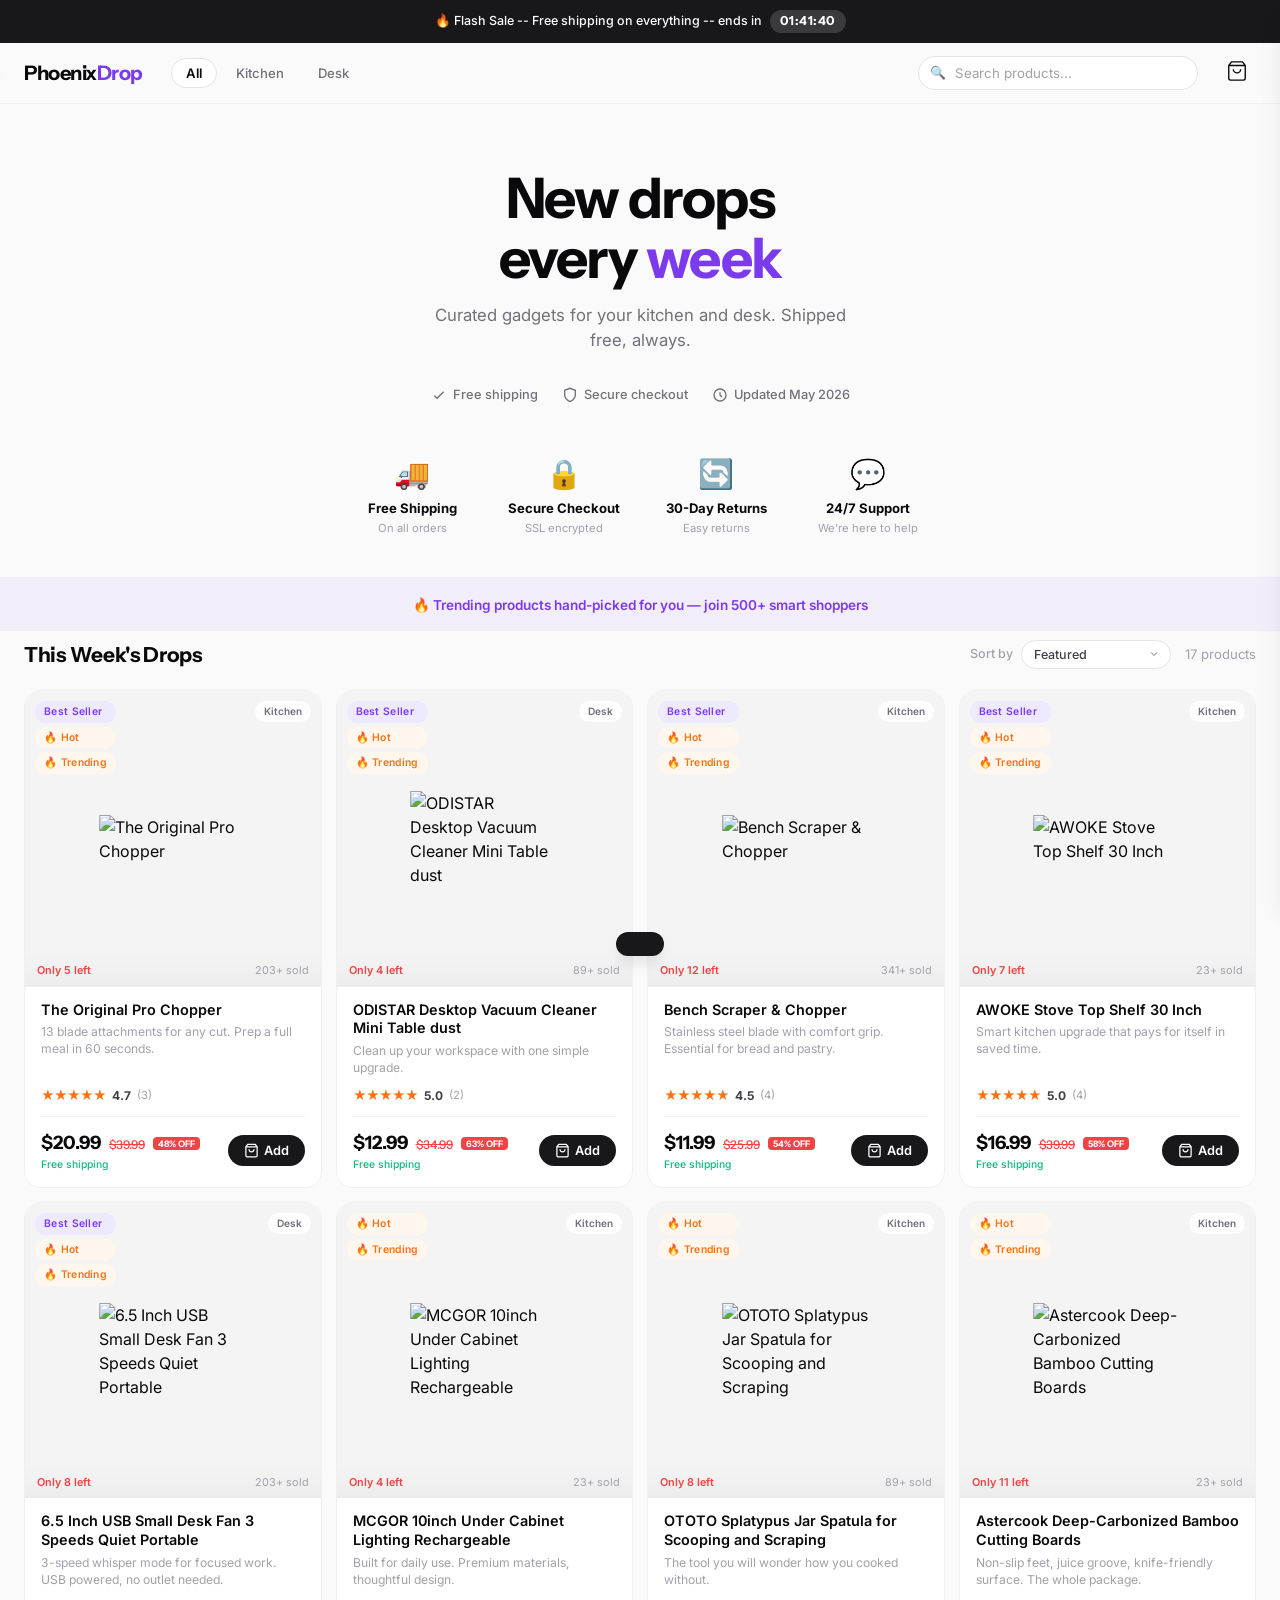
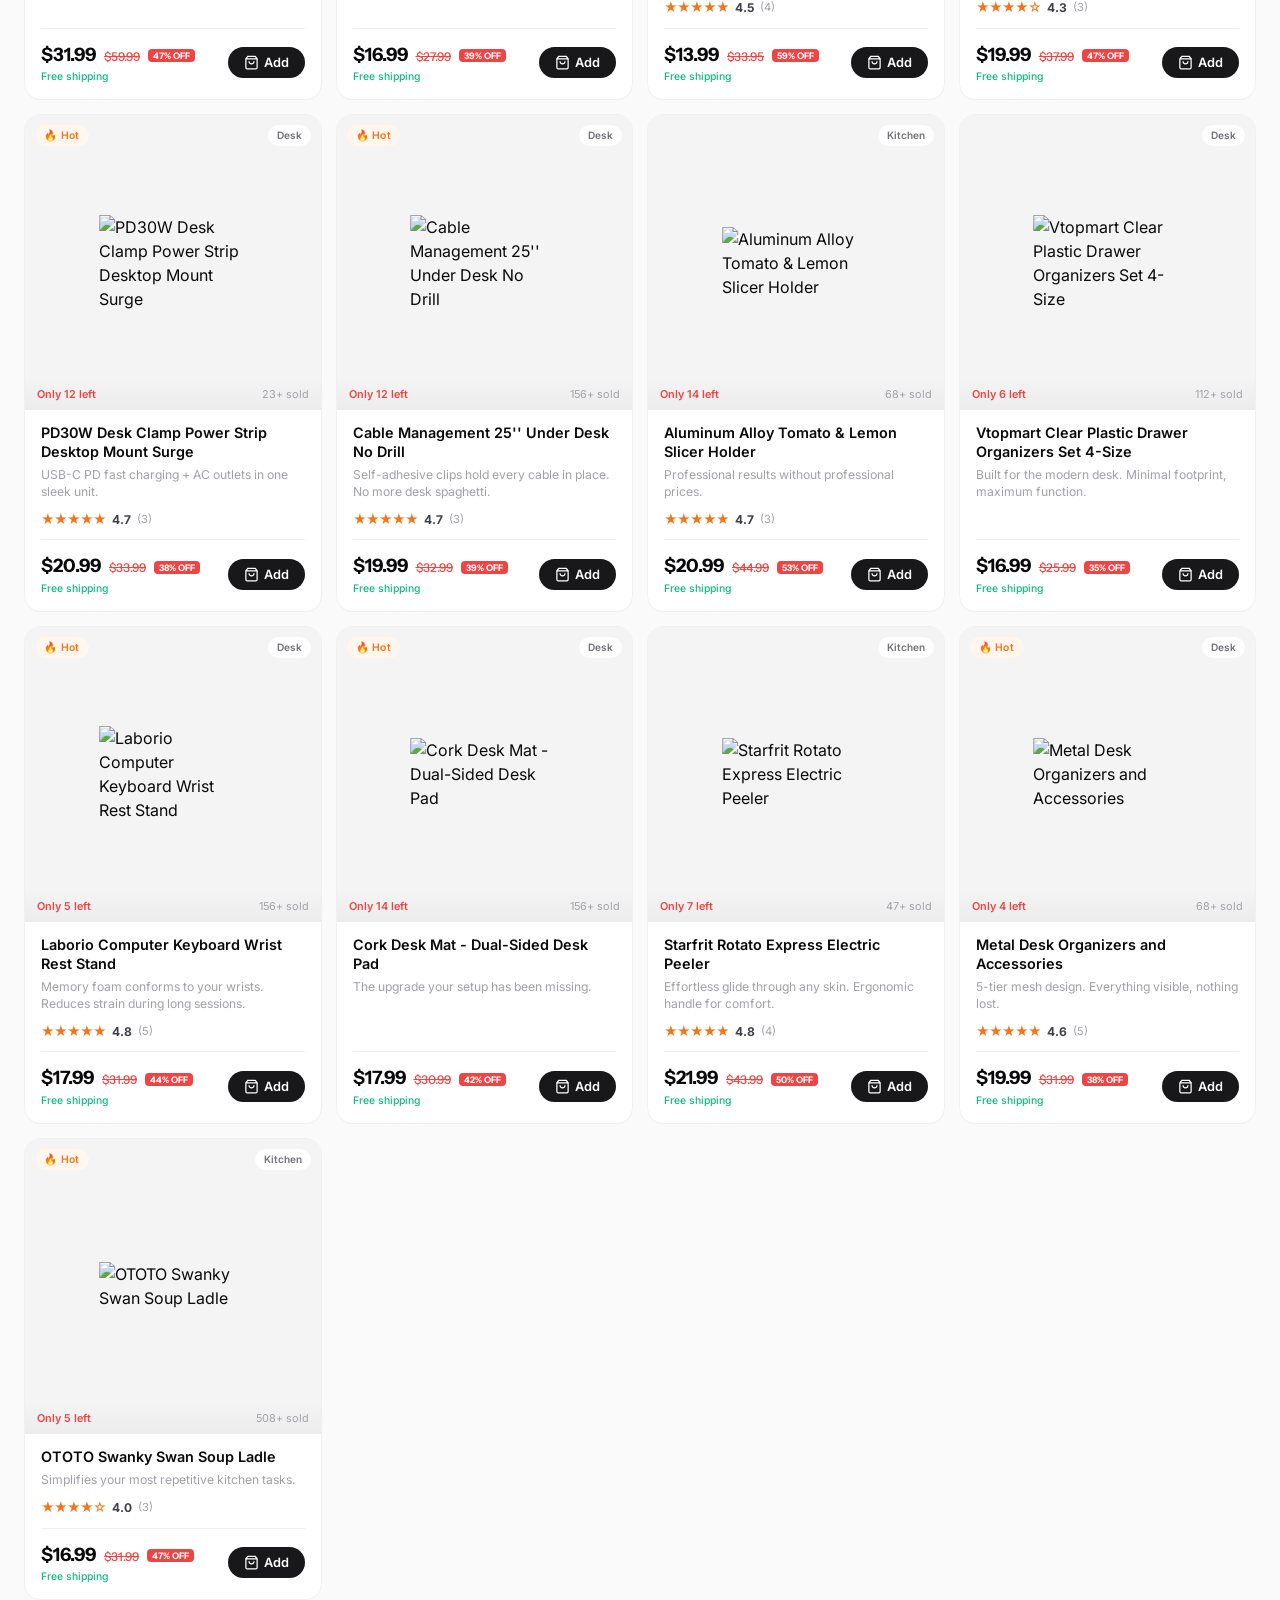
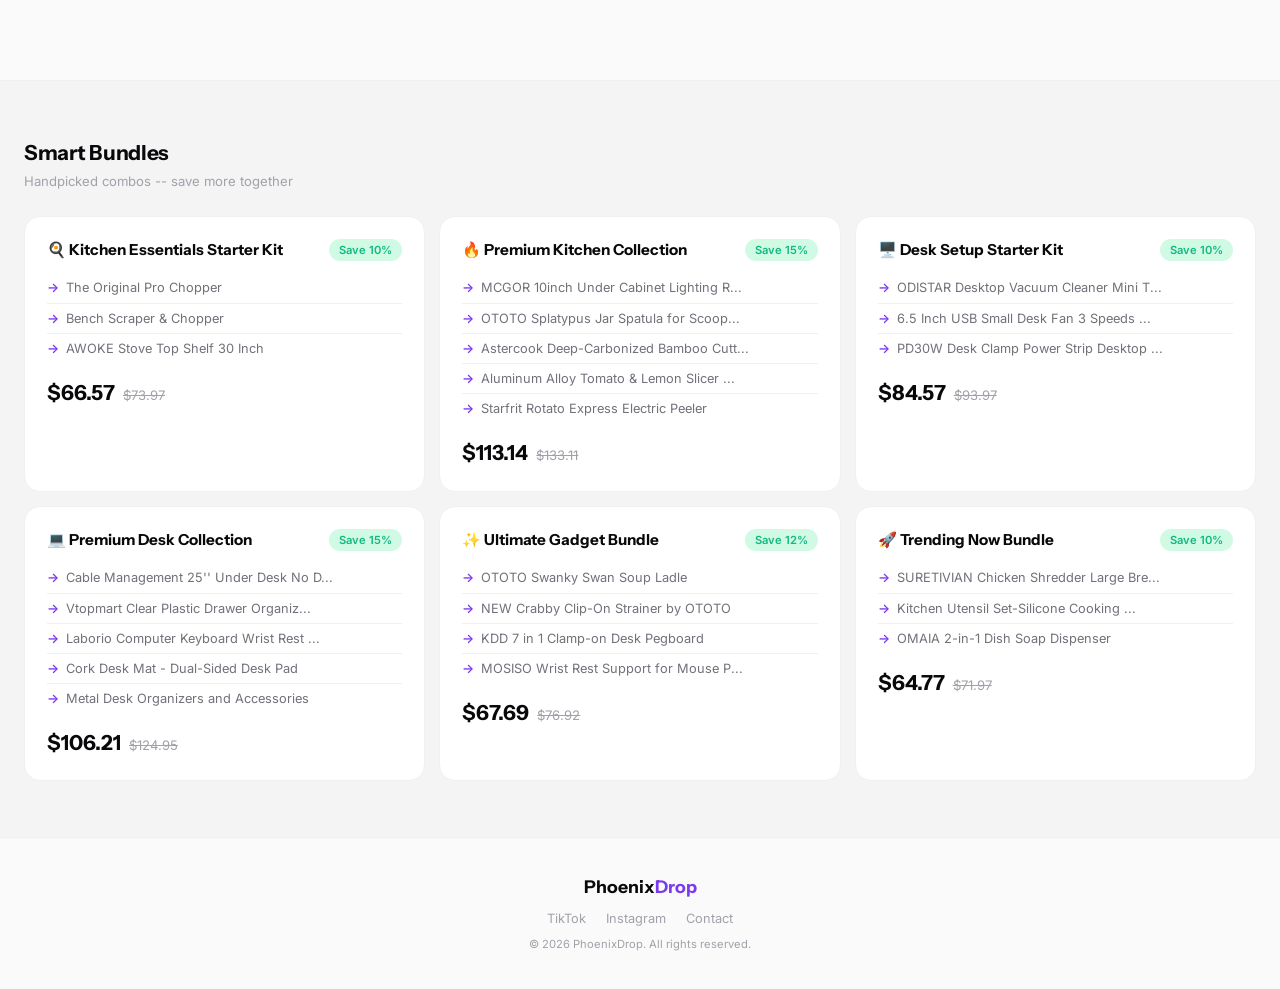
==== commit 59361c5b: "New pricing: lower prices, impulse-buy friendly" ====
--- a/index.html
+++ b/index.html
@@ -47,7 +47,7 @@
       </div>
       <div class="trust">
         <svg viewBox="0 0 24 24" fill="none" stroke="currentColor" stroke-width="2"><path d="M3 12a9 9 0 009 9 9 9 0 000-18 9 9 0 00-9 9zM12 8v4l3 3"/></svg>
-        Updated April 2026
+        Updated May 2026
       </div>
     </div>
   </section>
@@ -77,18 +77,18 @@
             <option value="name-az">Name: A to Z</option>
           </select>
         </div>
-        <span class="g-count" id="gcount">35 products</span>
+        <span class="g-count" id="gcount">17 products</span>
       </div>
     </div>
     <div class="grid">
-    <div class="card" data-niche="kitchen_gadgets" data-name="fullstar the original pro chopper - vegetable chopper and spiralizer, food chopper with container, fruit slicer, kitc..." data-pid="c970de6a" data-price="24.99" data-sold="341" onclick="PD.openProduct('c970de6a')">
+    <div class="card" data-niche="kitchen_gadgets" data-name="fullstar the original pro chopper - vegetable chopper and spiralizer, food chopper with container, fruit slicer, kitc..." data-pid="c970de6a" data-price="20.99" data-sold="203" onclick="PD.openProduct('c970de6a')">
       <div class="card-img">
         <img src="https://m.media-amazon.com/images/I/81GZZyozv-L._AC_UL960_QL65_.jpg" alt="The Original Pro Chopper" loading="lazy">
         <div class="card-labels"><span class="lbl lbl-best">Best Seller</span><span class="lbl lbl-hot">🔥 Hot</span><span class="lbl lbl-trend">🔥 Trending</span></div>
         <span class="card-cat">Kitchen</span>
         <div class="card-fomo">
-          <span class="fomo-stock">Only 14 left</span>
-          <span class="fomo-sold">341+ sold</span>
+          <span class="fomo-stock">Only 5 left</span>
+          <span class="fomo-sold">203+ sold</span>
         </div>
       </div>
       <div class="card-body">
@@ -97,23 +97,23 @@
         <div class="card-rating"><span class="card-rating-stars">★★★★★</span><span class="card-rating-num">4.7</span><span class="card-rating-count">(3)</span></div>
         <div class="card-foot">
           <div>
-            <span class="c-price">$24.99 <span class="c-compare">$39.99</span> <span class="c-off">38% OFF</span></span>
-            <span class="c-ship">Free shipping</span>
-          </div>
-          <button class="btn-add" onclick="event.stopPropagation();PD.addToCart('c970de6a','The Original Pro Chopper',24.99,'https://m.media-amazon.com/images/I/81GZZyozv-L._AC_UL960_QL65_.jpg')">
-            <svg viewBox="0 0 24 24"><path d="M6 2L3 6v14a2 2 0 002 2h14a2 2 0 002-2V6l-3-4zM3 6h18M16 10a4 4 0 01-8 0"/></svg> Add
-          </button>
-        </div>
-      </div>
-    </div>
-    <div class="card" data-niche="desk_gadgets" data-name="odistar desktop vacuum cleaner, mini table dust sweeper energy saving,high endurance up to 90 mins,cordless&amp;amp;360º ..." data-pid="18c4ca9f" data-price="28.99" data-sold="203" onclick="PD.openProduct('18c4ca9f')">
+            <span class="c-price">$20.99 <span class="c-compare">$39.99</span> <span class="c-off">48% OFF</span></span>
+            <span class="c-ship">Free shipping</span>
+          </div>
+          <button class="btn-add" onclick="event.stopPropagation();PD.addToCart('c970de6a','The Original Pro Chopper',20.99,'https://m.media-amazon.com/images/I/81GZZyozv-L._AC_UL960_QL65_.jpg')">
+            <svg viewBox="0 0 24 24"><path d="M6 2L3 6v14a2 2 0 002 2h14a2 2 0 002-2V6l-3-4zM3 6h18M16 10a4 4 0 01-8 0"/></svg> Add
+          </button>
+        </div>
+      </div>
+    </div>
+    <div class="card" data-niche="desk_gadgets" data-name="odistar desktop vacuum cleaner, mini table dust sweeper energy saving,high endurance up to 90 mins,cordless&amp;amp;360º ..." data-pid="18c4ca9f" data-price="12.99" data-sold="89" onclick="PD.openProduct('18c4ca9f')">
       <div class="card-img">
         <img src="https://m.media-amazon.com/images/I/51bbbt-YaEL._AC_UL960_QL65_.jpg" alt="ODISTAR Desktop Vacuum Cleaner Mini Table dust" loading="lazy">
         <div class="card-labels"><span class="lbl lbl-best">Best Seller</span><span class="lbl lbl-hot">🔥 Hot</span><span class="lbl lbl-trend">🔥 Trending</span></div>
         <span class="card-cat">Desk</span>
         <div class="card-fomo">
-          <span class="fomo-stock">Only 7 left</span>
-          <span class="fomo-sold">203+ sold</span>
+          <span class="fomo-stock">Only 4 left</span>
+          <span class="fomo-sold">89+ sold</span>
         </div>
       </div>
       <div class="card-body">
@@ -122,23 +122,23 @@
         <div class="card-rating"><span class="card-rating-stars">★★★★★</span><span class="card-rating-num">5.0</span><span class="card-rating-count">(2)</span></div>
         <div class="card-foot">
           <div>
-            <span class="c-price">$28.99 <span class="c-compare">$34.99</span> <span class="c-off">17% OFF</span></span>
-            <span class="c-ship">Free shipping</span>
-          </div>
-          <button class="btn-add" onclick="event.stopPropagation();PD.addToCart('18c4ca9f','ODISTAR Desktop Vacuum Cleaner Mini Table dust',28.99,'https://m.media-amazon.com/images/I/51bbbt-YaEL._AC_UL960_QL65_.jpg')">
-            <svg viewBox="0 0 24 24"><path d="M6 2L3 6v14a2 2 0 002 2h14a2 2 0 002-2V6l-3-4zM3 6h18M16 10a4 4 0 01-8 0"/></svg> Add
-          </button>
-        </div>
-      </div>
-    </div>
-    <div class="card" data-niche="kitchen_gadgets" data-name="alltop bench scraper &amp;amp; chopper for kitchen - ideal baking essential utensil,stainless steel pastry/dough/food cut..." data-pid="d00f4705" data-price="19.99" data-sold="287" onclick="PD.openProduct('d00f4705')">
+            <span class="c-price">$12.99 <span class="c-compare">$34.99</span> <span class="c-off">63% OFF</span></span>
+            <span class="c-ship">Free shipping</span>
+          </div>
+          <button class="btn-add" onclick="event.stopPropagation();PD.addToCart('18c4ca9f','ODISTAR Desktop Vacuum Cleaner Mini Table dust',12.99,'https://m.media-amazon.com/images/I/51bbbt-YaEL._AC_UL960_QL65_.jpg')">
+            <svg viewBox="0 0 24 24"><path d="M6 2L3 6v14a2 2 0 002 2h14a2 2 0 002-2V6l-3-4zM3 6h18M16 10a4 4 0 01-8 0"/></svg> Add
+          </button>
+        </div>
+      </div>
+    </div>
+    <div class="card" data-niche="kitchen_gadgets" data-name="alltop bench scraper &amp;amp; chopper for kitchen - ideal baking essential utensil,stainless steel pastry/dough/food cut..." data-pid="d00f4705" data-price="11.99" data-sold="341" onclick="PD.openProduct('d00f4705')">
       <div class="card-img">
         <img src="https://m.media-amazon.com/images/I/51GRGFJDSkL._AC_UL960_QL65_.jpg" alt="Bench Scraper &amp; Chopper" loading="lazy">
         <div class="card-labels"><span class="lbl lbl-best">Best Seller</span><span class="lbl lbl-hot">🔥 Hot</span><span class="lbl lbl-trend">🔥 Trending</span></div>
         <span class="card-cat">Kitchen</span>
         <div class="card-fomo">
-          <span class="fomo-stock">Only 3 left</span>
-          <span class="fomo-sold">287+ sold</span>
+          <span class="fomo-stock">Only 12 left</span>
+          <span class="fomo-sold">341+ sold</span>
         </div>
       </div>
       <div class="card-body">
@@ -147,23 +147,23 @@
         <div class="card-rating"><span class="card-rating-stars">★★★★★</span><span class="card-rating-num">4.5</span><span class="card-rating-count">(4)</span></div>
         <div class="card-foot">
           <div>
-            <span class="c-price">$19.99 <span class="c-compare">$25.99</span> <span class="c-off">23% OFF</span></span>
-            <span class="c-ship">Free shipping</span>
-          </div>
-          <button class="btn-add" onclick="event.stopPropagation();PD.addToCart('d00f4705','Bench Scraper &amp; Chopper',19.99,'https://m.media-amazon.com/images/I/51GRGFJDSkL._AC_UL960_QL65_.jpg')">
-            <svg viewBox="0 0 24 24"><path d="M6 2L3 6v14a2 2 0 002 2h14a2 2 0 002-2V6l-3-4zM3 6h18M16 10a4 4 0 01-8 0"/></svg> Add
-          </button>
-        </div>
-      </div>
-    </div>
-    <div class="card" data-niche="kitchen_gadgets" data-name="awoke stove top shelf 30 inch - silicone material magnetic shelf for stove - 3 functional partitions kitchen spice ra..." data-pid="ec044265" data-price="28.99" data-sold="203" onclick="PD.openProduct('ec044265')">
+            <span class="c-price">$11.99 <span class="c-compare">$25.99</span> <span class="c-off">54% OFF</span></span>
+            <span class="c-ship">Free shipping</span>
+          </div>
+          <button class="btn-add" onclick="event.stopPropagation();PD.addToCart('d00f4705','Bench Scraper &amp; Chopper',11.99,'https://m.media-amazon.com/images/I/51GRGFJDSkL._AC_UL960_QL65_.jpg')">
+            <svg viewBox="0 0 24 24"><path d="M6 2L3 6v14a2 2 0 002 2h14a2 2 0 002-2V6l-3-4zM3 6h18M16 10a4 4 0 01-8 0"/></svg> Add
+          </button>
+        </div>
+      </div>
+    </div>
+    <div class="card" data-niche="kitchen_gadgets" data-name="awoke stove top shelf 30 inch - silicone material magnetic shelf for stove - 3 functional partitions kitchen spice ra..." data-pid="ec044265" data-price="16.99" data-sold="23" onclick="PD.openProduct('ec044265')">
       <div class="card-img">
         <img src="https://m.media-amazon.com/images/I/71zx5Vy8u+L._AC_UL960_QL65_.jpg" alt="AWOKE Stove Top Shelf 30 Inch" loading="lazy">
         <div class="card-labels"><span class="lbl lbl-best">Best Seller</span><span class="lbl lbl-hot">🔥 Hot</span><span class="lbl lbl-trend">🔥 Trending</span></div>
         <span class="card-cat">Kitchen</span>
         <div class="card-fomo">
-          <span class="fomo-stock">Only 8 left</span>
-          <span class="fomo-sold">203+ sold</span>
+          <span class="fomo-stock">Only 7 left</span>
+          <span class="fomo-sold">23+ sold</span>
         </div>
       </div>
       <div class="card-body">
@@ -172,23 +172,23 @@
         <div class="card-rating"><span class="card-rating-stars">★★★★★</span><span class="card-rating-num">5.0</span><span class="card-rating-count">(4)</span></div>
         <div class="card-foot">
           <div>
-            <span class="c-price">$28.99 <span class="c-compare">$39.99</span> <span class="c-off">28% OFF</span></span>
-            <span class="c-ship">Free shipping</span>
-          </div>
-          <button class="btn-add" onclick="event.stopPropagation();PD.addToCart('ec044265','AWOKE Stove Top Shelf 30 Inch',28.99,'https://m.media-amazon.com/images/I/71zx5Vy8u+L._AC_UL960_QL65_.jpg')">
-            <svg viewBox="0 0 24 24"><path d="M6 2L3 6v14a2 2 0 002 2h14a2 2 0 002-2V6l-3-4zM3 6h18M16 10a4 4 0 01-8 0"/></svg> Add
-          </button>
-        </div>
-      </div>
-    </div>
-    <div class="card" data-niche="desk_gadgets" data-name="sweetfull 6.5 inch usb small desk fan, 3 speeds quiet portable desktop table fan, 360° adjustment personal mini fan f..." data-pid="49be2e76" data-price="39.99" data-sold="419" onclick="PD.openProduct('49be2e76')">
+            <span class="c-price">$16.99 <span class="c-compare">$39.99</span> <span class="c-off">58% OFF</span></span>
+            <span class="c-ship">Free shipping</span>
+          </div>
+          <button class="btn-add" onclick="event.stopPropagation();PD.addToCart('ec044265','AWOKE Stove Top Shelf 30 Inch',16.99,'https://m.media-amazon.com/images/I/71zx5Vy8u+L._AC_UL960_QL65_.jpg')">
+            <svg viewBox="0 0 24 24"><path d="M6 2L3 6v14a2 2 0 002 2h14a2 2 0 002-2V6l-3-4zM3 6h18M16 10a4 4 0 01-8 0"/></svg> Add
+          </button>
+        </div>
+      </div>
+    </div>
+    <div class="card" data-niche="desk_gadgets" data-name="sweetfull 6.5 inch usb small desk fan, 3 speeds quiet portable desktop table fan, 360° adjustment personal mini fan f..." data-pid="49be2e76" data-price="31.99" data-sold="203" onclick="PD.openProduct('49be2e76')">
       <div class="card-img">
         <img src="https://m.media-amazon.com/images/I/71s4bcH0C7L._AC_UL960_QL65_.jpg" alt="6.5 Inch USB Small Desk Fan 3 Speeds Quiet Portable" loading="lazy">
         <div class="card-labels"><span class="lbl lbl-best">Best Seller</span><span class="lbl lbl-hot">🔥 Hot</span><span class="lbl lbl-trend">🔥 Trending</span></div>
         <span class="card-cat">Desk</span>
         <div class="card-fomo">
-          <span class="fomo-stock">Only 3 left</span>
-          <span class="fomo-sold">419+ sold</span>
+          <span class="fomo-stock">Only 8 left</span>
+          <span class="fomo-sold">203+ sold</span>
         </div>
       </div>
       <div class="card-body">
@@ -197,23 +197,23 @@
         
         <div class="card-foot">
           <div>
-            <span class="c-price">$39.99 <span class="c-compare">$59.99</span> <span class="c-off">33% OFF</span></span>
-            <span class="c-ship">Free shipping</span>
-          </div>
-          <button class="btn-add" onclick="event.stopPropagation();PD.addToCart('49be2e76','6.5 Inch USB Small Desk Fan 3 Speeds Quiet Portable',39.99,'https://m.media-amazon.com/images/I/71s4bcH0C7L._AC_UL960_QL65_.jpg')">
-            <svg viewBox="0 0 24 24"><path d="M6 2L3 6v14a2 2 0 002 2h14a2 2 0 002-2V6l-3-4zM3 6h18M16 10a4 4 0 01-8 0"/></svg> Add
-          </button>
-        </div>
-      </div>
-    </div>
-    <div class="card" data-niche="kitchen_gadgets" data-name="mcgor 10inch under cabinet lighting, 2 pack rechargeable motion sensor light indoor, 5 levels dimmable magnetic close..." data-pid="ed672bfe" data-price="24.99" data-sold="508" onclick="PD.openProduct('ed672bfe')">
+            <span class="c-price">$31.99 <span class="c-compare">$59.99</span> <span class="c-off">47% OFF</span></span>
+            <span class="c-ship">Free shipping</span>
+          </div>
+          <button class="btn-add" onclick="event.stopPropagation();PD.addToCart('49be2e76','6.5 Inch USB Small Desk Fan 3 Speeds Quiet Portable',31.99,'https://m.media-amazon.com/images/I/71s4bcH0C7L._AC_UL960_QL65_.jpg')">
+            <svg viewBox="0 0 24 24"><path d="M6 2L3 6v14a2 2 0 002 2h14a2 2 0 002-2V6l-3-4zM3 6h18M16 10a4 4 0 01-8 0"/></svg> Add
+          </button>
+        </div>
+      </div>
+    </div>
+    <div class="card" data-niche="kitchen_gadgets" data-name="mcgor 10inch under cabinet lighting, 2 pack rechargeable motion sensor light indoor, 5 levels dimmable magnetic close..." data-pid="ed672bfe" data-price="16.99" data-sold="23" onclick="PD.openProduct('ed672bfe')">
       <div class="card-img">
         <img src="https://m.media-amazon.com/images/I/61x62WLGvNL._AC_UL960_QL65_.jpg" alt="MCGOR 10inch Under Cabinet Lighting Rechargeable" loading="lazy">
         <div class="card-labels"><span class="lbl lbl-hot">🔥 Hot</span><span class="lbl lbl-trend">🔥 Trending</span></div>
         <span class="card-cat">Kitchen</span>
         <div class="card-fomo">
-          <span class="fomo-stock">Only 5 left</span>
-          <span class="fomo-sold">508+ sold</span>
+          <span class="fomo-stock">Only 4 left</span>
+          <span class="fomo-sold">23+ sold</span>
         </div>
       </div>
       <div class="card-body">
@@ -222,22 +222,22 @@
         
         <div class="card-foot">
           <div>
-            <span class="c-price">$24.99 <span class="c-compare">$27.99</span> <span class="c-off">11% OFF</span></span>
-            <span class="c-ship">Free shipping</span>
-          </div>
-          <button class="btn-add" onclick="event.stopPropagation();PD.addToCart('ed672bfe','MCGOR 10inch Under Cabinet Lighting Rechargeable',24.99,'https://m.media-amazon.com/images/I/61x62WLGvNL._AC_UL960_QL65_.jpg')">
-            <svg viewBox="0 0 24 24"><path d="M6 2L3 6v14a2 2 0 002 2h14a2 2 0 002-2V6l-3-4zM3 6h18M16 10a4 4 0 01-8 0"/></svg> Add
-          </button>
-        </div>
-      </div>
-    </div>
-    <div class="card" data-niche="kitchen_gadgets" data-name="ototo splatypus jar spatula for scooping and scraping - unique fun cooking kitchen gadgets for foodies - bpa-free &amp;am..." data-pid="e7027463" data-price="21.95" data-sold="89" onclick="PD.openProduct('e7027463')">
+            <span class="c-price">$16.99 <span class="c-compare">$27.99</span> <span class="c-off">39% OFF</span></span>
+            <span class="c-ship">Free shipping</span>
+          </div>
+          <button class="btn-add" onclick="event.stopPropagation();PD.addToCart('ed672bfe','MCGOR 10inch Under Cabinet Lighting Rechargeable',16.99,'https://m.media-amazon.com/images/I/61x62WLGvNL._AC_UL960_QL65_.jpg')">
+            <svg viewBox="0 0 24 24"><path d="M6 2L3 6v14a2 2 0 002 2h14a2 2 0 002-2V6l-3-4zM3 6h18M16 10a4 4 0 01-8 0"/></svg> Add
+          </button>
+        </div>
+      </div>
+    </div>
+    <div class="card" data-niche="kitchen_gadgets" data-name="ototo splatypus jar spatula for scooping and scraping - unique fun cooking kitchen gadgets for foodies - bpa-free &amp;am..." data-pid="e7027463" data-price="13.99" data-sold="89" onclick="PD.openProduct('e7027463')">
       <div class="card-img">
         <img src="https://m.media-amazon.com/images/I/61kSyC6HXDL._AC_UL960_QL65_.jpg" alt="OTOTO Splatypus Jar Spatula for Scooping and Scraping" loading="lazy">
         <div class="card-labels"><span class="lbl lbl-hot">🔥 Hot</span><span class="lbl lbl-trend">🔥 Trending</span></div>
         <span class="card-cat">Kitchen</span>
         <div class="card-fomo">
-          <span class="fomo-stock">Only 3 left</span>
+          <span class="fomo-stock">Only 8 left</span>
           <span class="fomo-sold">89+ sold</span>
         </div>
       </div>
@@ -247,23 +247,23 @@
         <div class="card-rating"><span class="card-rating-stars">★★★★★</span><span class="card-rating-num">4.5</span><span class="card-rating-count">(4)</span></div>
         <div class="card-foot">
           <div>
-            <span class="c-price">$21.95 <span class="c-compare">$33.95</span> <span class="c-off">35% OFF</span></span>
-            <span class="c-ship">Free shipping</span>
-          </div>
-          <button class="btn-add" onclick="event.stopPropagation();PD.addToCart('e7027463','OTOTO Splatypus Jar Spatula for Scooping and Scraping',21.95,'https://m.media-amazon.com/images/I/61kSyC6HXDL._AC_UL960_QL65_.jpg')">
-            <svg viewBox="0 0 24 24"><path d="M6 2L3 6v14a2 2 0 002 2h14a2 2 0 002-2V6l-3-4zM3 6h18M16 10a4 4 0 01-8 0"/></svg> Add
-          </button>
-        </div>
-      </div>
-    </div>
-    <div class="card" data-niche="kitchen_gadgets" data-name="astercook deep-carbonized bamboo cutting boards for kitchen with wood storage stand, reversible charcuterie &amp;amp; cho..." data-pid="3f8592bf" data-price="29.99" data-sold="89" onclick="PD.openProduct('3f8592bf')">
+            <span class="c-price">$13.99 <span class="c-compare">$33.95</span> <span class="c-off">59% OFF</span></span>
+            <span class="c-ship">Free shipping</span>
+          </div>
+          <button class="btn-add" onclick="event.stopPropagation();PD.addToCart('e7027463','OTOTO Splatypus Jar Spatula for Scooping and Scraping',13.99,'https://m.media-amazon.com/images/I/61kSyC6HXDL._AC_UL960_QL65_.jpg')">
+            <svg viewBox="0 0 24 24"><path d="M6 2L3 6v14a2 2 0 002 2h14a2 2 0 002-2V6l-3-4zM3 6h18M16 10a4 4 0 01-8 0"/></svg> Add
+          </button>
+        </div>
+      </div>
+    </div>
+    <div class="card" data-niche="kitchen_gadgets" data-name="astercook deep-carbonized bamboo cutting boards for kitchen with wood storage stand, reversible charcuterie &amp;amp; cho..." data-pid="3f8592bf" data-price="19.99" data-sold="23" onclick="PD.openProduct('3f8592bf')">
       <div class="card-img">
         <img src="https://m.media-amazon.com/images/I/91xky+JYmZL._AC_UL960_QL65_.jpg" alt="Astercook Deep-Carbonized Bamboo Cutting Boards" loading="lazy">
         <div class="card-labels"><span class="lbl lbl-hot">🔥 Hot</span><span class="lbl lbl-trend">🔥 Trending</span></div>
         <span class="card-cat">Kitchen</span>
         <div class="card-fomo">
-          <span class="fomo-stock">Only 5 left</span>
-          <span class="fomo-sold">89+ sold</span>
+          <span class="fomo-stock">Only 11 left</span>
+          <span class="fomo-sold">23+ sold</span>
         </div>
       </div>
       <div class="card-body">
@@ -272,22 +272,22 @@
         <div class="card-rating"><span class="card-rating-stars">★★★★☆</span><span class="card-rating-num">4.3</span><span class="card-rating-count">(3)</span></div>
         <div class="card-foot">
           <div>
-            <span class="c-price">$29.99 <span class="c-compare">$37.99</span> <span class="c-off">21% OFF</span></span>
-            <span class="c-ship">Free shipping</span>
-          </div>
-          <button class="btn-add" onclick="event.stopPropagation();PD.addToCart('3f8592bf','Astercook Deep-Carbonized Bamboo Cutting Boards',29.99,'https://m.media-amazon.com/images/I/91xky+JYmZL._AC_UL960_QL65_.jpg')">
-            <svg viewBox="0 0 24 24"><path d="M6 2L3 6v14a2 2 0 002 2h14a2 2 0 002-2V6l-3-4zM3 6h18M16 10a4 4 0 01-8 0"/></svg> Add
-          </button>
-        </div>
-      </div>
-    </div>
-    <div class="card" data-niche="desk_gadgets" data-name="pd30w desk clamp power strip, desktop mount surge protector, fast charging station, 5ft extension cord desk edge moun..." data-pid="128c116c" data-price="24.99" data-sold="23" onclick="PD.openProduct('128c116c')">
+            <span class="c-price">$19.99 <span class="c-compare">$37.99</span> <span class="c-off">47% OFF</span></span>
+            <span class="c-ship">Free shipping</span>
+          </div>
+          <button class="btn-add" onclick="event.stopPropagation();PD.addToCart('3f8592bf','Astercook Deep-Carbonized Bamboo Cutting Boards',19.99,'https://m.media-amazon.com/images/I/91xky+JYmZL._AC_UL960_QL65_.jpg')">
+            <svg viewBox="0 0 24 24"><path d="M6 2L3 6v14a2 2 0 002 2h14a2 2 0 002-2V6l-3-4zM3 6h18M16 10a4 4 0 01-8 0"/></svg> Add
+          </button>
+        </div>
+      </div>
+    </div>
+    <div class="card" data-niche="desk_gadgets" data-name="pd30w desk clamp power strip, desktop mount surge protector, fast charging station, 5ft extension cord desk edge moun..." data-pid="128c116c" data-price="20.99" data-sold="23" onclick="PD.openProduct('128c116c')">
       <div class="card-img">
         <img src="https://m.media-amazon.com/images/I/51oCgzEjdrL._AC_UL960_QL65_.jpg" alt="PD30W Desk Clamp Power Strip Desktop Mount Surge" loading="lazy">
         <div class="card-labels"><span class="lbl lbl-hot">🔥 Hot</span></div>
         <span class="card-cat">Desk</span>
         <div class="card-fomo">
-          <span class="fomo-stock">Only 11 left</span>
+          <span class="fomo-stock">Only 12 left</span>
           <span class="fomo-sold">23+ sold</span>
         </div>
       </div>
@@ -297,23 +297,23 @@
         <div class="card-rating"><span class="card-rating-stars">★★★★★</span><span class="card-rating-num">4.7</span><span class="card-rating-count">(3)</span></div>
         <div class="card-foot">
           <div>
-            <span class="c-price">$24.99 <span class="c-compare">$33.99</span> <span class="c-off">26% OFF</span></span>
-            <span class="c-ship">Free shipping</span>
-          </div>
-          <button class="btn-add" onclick="event.stopPropagation();PD.addToCart('128c116c','PD30W Desk Clamp Power Strip Desktop Mount Surge',24.99,'https://m.media-amazon.com/images/I/51oCgzEjdrL._AC_UL960_QL65_.jpg')">
-            <svg viewBox="0 0 24 24"><path d="M6 2L3 6v14a2 2 0 002 2h14a2 2 0 002-2V6l-3-4zM3 6h18M16 10a4 4 0 01-8 0"/></svg> Add
-          </button>
-        </div>
-      </div>
-    </div>
-    <div class="card" data-niche="desk_gadgets" data-name="cable management, 25&amp;#x27;&amp;#x27; cable management under desk no drill, metal cord organizer with clamp for standing d..." data-pid="d33193b4" data-price="24.99" data-sold="112" onclick="PD.openProduct('d33193b4')">
+            <span class="c-price">$20.99 <span class="c-compare">$33.99</span> <span class="c-off">38% OFF</span></span>
+            <span class="c-ship">Free shipping</span>
+          </div>
+          <button class="btn-add" onclick="event.stopPropagation();PD.addToCart('128c116c','PD30W Desk Clamp Power Strip Desktop Mount Surge',20.99,'https://m.media-amazon.com/images/I/51oCgzEjdrL._AC_UL960_QL65_.jpg')">
+            <svg viewBox="0 0 24 24"><path d="M6 2L3 6v14a2 2 0 002 2h14a2 2 0 002-2V6l-3-4zM3 6h18M16 10a4 4 0 01-8 0"/></svg> Add
+          </button>
+        </div>
+      </div>
+    </div>
+    <div class="card" data-niche="desk_gadgets" data-name="cable management, 25&amp;#x27;&amp;#x27; cable management under desk no drill, metal cord organizer with clamp for standing d..." data-pid="d33193b4" data-price="19.99" data-sold="156" onclick="PD.openProduct('d33193b4')">
       <div class="card-img">
         <img src="https://m.media-amazon.com/images/I/719HqEdBSvL._AC_UL960_QL65_.jpg" alt="Cable Management 25&#x27;&#x27; Under Desk No Drill" loading="lazy">
         <div class="card-labels"><span class="lbl lbl-hot">🔥 Hot</span></div>
         <span class="card-cat">Desk</span>
         <div class="card-fomo">
-          <span class="fomo-stock">Only 6 left</span>
-          <span class="fomo-sold">112+ sold</span>
+          <span class="fomo-stock">Only 12 left</span>
+          <span class="fomo-sold">156+ sold</span>
         </div>
       </div>
       <div class="card-body">
@@ -322,23 +322,23 @@
         <div class="card-rating"><span class="card-rating-stars">★★★★★</span><span class="card-rating-num">4.7</span><span class="card-rating-count">(3)</span></div>
         <div class="card-foot">
           <div>
-            <span class="c-price">$24.99 <span class="c-compare">$32.99</span> <span class="c-off">24% OFF</span></span>
-            <span class="c-ship">Free shipping</span>
-          </div>
-          <button class="btn-add" onclick="event.stopPropagation();PD.addToCart('d33193b4','Cable Management 25&#x27;&#x27; Under Desk No Drill',24.99,'https://m.media-amazon.com/images/I/719HqEdBSvL._AC_UL960_QL65_.jpg')">
-            <svg viewBox="0 0 24 24"><path d="M6 2L3 6v14a2 2 0 002 2h14a2 2 0 002-2V6l-3-4zM3 6h18M16 10a4 4 0 01-8 0"/></svg> Add
-          </button>
-        </div>
-      </div>
-    </div>
-    <div class="card" data-niche="kitchen_gadgets" data-name="aluminum alloy tomato &amp;amp; lemon slicer holder - manual fruit and onion cutter tool with handle, vegetable cutting t..." data-pid="16f3ce7a" data-price="26.99" data-sold="47" onclick="PD.openProduct('16f3ce7a')">
+            <span class="c-price">$19.99 <span class="c-compare">$32.99</span> <span class="c-off">39% OFF</span></span>
+            <span class="c-ship">Free shipping</span>
+          </div>
+          <button class="btn-add" onclick="event.stopPropagation();PD.addToCart('d33193b4','Cable Management 25&#x27;&#x27; Under Desk No Drill',19.99,'https://m.media-amazon.com/images/I/719HqEdBSvL._AC_UL960_QL65_.jpg')">
+            <svg viewBox="0 0 24 24"><path d="M6 2L3 6v14a2 2 0 002 2h14a2 2 0 002-2V6l-3-4zM3 6h18M16 10a4 4 0 01-8 0"/></svg> Add
+          </button>
+        </div>
+      </div>
+    </div>
+    <div class="card" data-niche="kitchen_gadgets" data-name="aluminum alloy tomato &amp;amp; lemon slicer holder - manual fruit and onion cutter tool with handle, vegetable cutting t..." data-pid="16f3ce7a" data-price="20.99" data-sold="68" onclick="PD.openProduct('16f3ce7a')">
       <div class="card-img">
         <img src="https://m.media-amazon.com/images/I/51JuJvRk6DL._AC_UL960_QL65_.jpg" alt="Aluminum Alloy Tomato &amp; Lemon Slicer Holder" loading="lazy">
         <div class="card-labels"></div>
         <span class="card-cat">Kitchen</span>
         <div class="card-fomo">
-          <span class="fomo-stock">Only 8 left</span>
-          <span class="fomo-sold">47+ sold</span>
+          <span class="fomo-stock">Only 14 left</span>
+          <span class="fomo-sold">68+ sold</span>
         </div>
       </div>
       <div class="card-body">
@@ -347,23 +347,23 @@
         <div class="card-rating"><span class="card-rating-stars">★★★★★</span><span class="card-rating-num">4.7</span><span class="card-rating-count">(3)</span></div>
         <div class="card-foot">
           <div>
-            <span class="c-price">$26.99 <span class="c-compare">$44.99</span> <span class="c-off">40% OFF</span></span>
-            <span class="c-ship">Free shipping</span>
-          </div>
-          <button class="btn-add" onclick="event.stopPropagation();PD.addToCart('16f3ce7a','Aluminum Alloy Tomato &amp; Lemon Slicer Holder',26.99,'https://m.media-amazon.com/images/I/51JuJvRk6DL._AC_UL960_QL65_.jpg')">
-            <svg viewBox="0 0 24 24"><path d="M6 2L3 6v14a2 2 0 002 2h14a2 2 0 002-2V6l-3-4zM3 6h18M16 10a4 4 0 01-8 0"/></svg> Add
-          </button>
-        </div>
-      </div>
-    </div>
-    <div class="card" data-niche="desk_gadgets" data-name="vtopmart 25 pcs clear plastic drawer organizers set, 4-size versatile bathroom and vanity drawer organizer trays, sto..." data-pid="342180e1" data-price="24.99" data-sold="68" onclick="PD.openProduct('342180e1')">
+            <span class="c-price">$20.99 <span class="c-compare">$44.99</span> <span class="c-off">53% OFF</span></span>
+            <span class="c-ship">Free shipping</span>
+          </div>
+          <button class="btn-add" onclick="event.stopPropagation();PD.addToCart('16f3ce7a','Aluminum Alloy Tomato &amp; Lemon Slicer Holder',20.99,'https://m.media-amazon.com/images/I/51JuJvRk6DL._AC_UL960_QL65_.jpg')">
+            <svg viewBox="0 0 24 24"><path d="M6 2L3 6v14a2 2 0 002 2h14a2 2 0 002-2V6l-3-4zM3 6h18M16 10a4 4 0 01-8 0"/></svg> Add
+          </button>
+        </div>
+      </div>
+    </div>
+    <div class="card" data-niche="desk_gadgets" data-name="vtopmart 25 pcs clear plastic drawer organizers set, 4-size versatile bathroom and vanity drawer organizer trays, sto..." data-pid="342180e1" data-price="16.99" data-sold="112" onclick="PD.openProduct('342180e1')">
       <div class="card-img">
         <img src="https://m.media-amazon.com/images/I/81yj+PUYVxL._AC_UL960_QL65_.jpg" alt="Vtopmart Clear Plastic Drawer Organizers Set 4-Size" loading="lazy">
         <div class="card-labels"></div>
         <span class="card-cat">Desk</span>
         <div class="card-fomo">
-          <span class="fomo-stock">Only 14 left</span>
-          <span class="fomo-sold">68+ sold</span>
+          <span class="fomo-stock">Only 6 left</span>
+          <span class="fomo-sold">112+ sold</span>
         </div>
       </div>
       <div class="card-body">
@@ -372,23 +372,23 @@
         
         <div class="card-foot">
           <div>
-            <span class="c-price">$24.99 <span class="c-compare">$25.99</span> <span class="c-off">4% OFF</span></span>
-            <span class="c-ship">Free shipping</span>
-          </div>
-          <button class="btn-add" onclick="event.stopPropagation();PD.addToCart('342180e1','Vtopmart Clear Plastic Drawer Organizers Set 4-Size',24.99,'https://m.media-amazon.com/images/I/81yj+PUYVxL._AC_UL960_QL65_.jpg')">
-            <svg viewBox="0 0 24 24"><path d="M6 2L3 6v14a2 2 0 002 2h14a2 2 0 002-2V6l-3-4zM3 6h18M16 10a4 4 0 01-8 0"/></svg> Add
-          </button>
-        </div>
-      </div>
-    </div>
-    <div class="card" data-niche="desk_gadgets" data-name="laborio computer keyboard wrist rest stand for desktop, keyboard holder for easy typing with wrist pad for office des..." data-pid="2279fade" data-price="24.99" data-sold="47" onclick="PD.openProduct('2279fade')">
+            <span class="c-price">$16.99 <span class="c-compare">$25.99</span> <span class="c-off">35% OFF</span></span>
+            <span class="c-ship">Free shipping</span>
+          </div>
+          <button class="btn-add" onclick="event.stopPropagation();PD.addToCart('342180e1','Vtopmart Clear Plastic Drawer Organizers Set 4-Size',16.99,'https://m.media-amazon.com/images/I/81yj+PUYVxL._AC_UL960_QL65_.jpg')">
+            <svg viewBox="0 0 24 24"><path d="M6 2L3 6v14a2 2 0 002 2h14a2 2 0 002-2V6l-3-4zM3 6h18M16 10a4 4 0 01-8 0"/></svg> Add
+          </button>
+        </div>
+      </div>
+    </div>
+    <div class="card" data-niche="desk_gadgets" data-name="laborio computer keyboard wrist rest stand for desktop, keyboard holder for easy typing with wrist pad for office des..." data-pid="2279fade" data-price="17.99" data-sold="156" onclick="PD.openProduct('2279fade')">
       <div class="card-img">
         <img src="https://m.media-amazon.com/images/I/61v5t9ncx5L._AC_UL960_QL65_.jpg" alt="Laborio Computer Keyboard Wrist Rest Stand" loading="lazy">
         <div class="card-labels"><span class="lbl lbl-hot">🔥 Hot</span></div>
         <span class="card-cat">Desk</span>
         <div class="card-fomo">
-          <span class="fomo-stock">Only 6 left</span>
-          <span class="fomo-sold">47+ sold</span>
+          <span class="fomo-stock">Only 5 left</span>
+          <span class="fomo-sold">156+ sold</span>
         </div>
       </div>
       <div class="card-body">
@@ -397,23 +397,23 @@
         <div class="card-rating"><span class="card-rating-stars">★★★★★</span><span class="card-rating-num">4.8</span><span class="card-rating-count">(5)</span></div>
         <div class="card-foot">
           <div>
-            <span class="c-price">$24.99 <span class="c-compare">$31.99</span> <span class="c-off">22% OFF</span></span>
-            <span class="c-ship">Free shipping</span>
-          </div>
-          <button class="btn-add" onclick="event.stopPropagation();PD.addToCart('2279fade','Laborio Computer Keyboard Wrist Rest Stand',24.99,'https://m.media-amazon.com/images/I/61v5t9ncx5L._AC_UL960_QL65_.jpg')">
-            <svg viewBox="0 0 24 24"><path d="M6 2L3 6v14a2 2 0 002 2h14a2 2 0 002-2V6l-3-4zM3 6h18M16 10a4 4 0 01-8 0"/></svg> Add
-          </button>
-        </div>
-      </div>
-    </div>
-    <div class="card" data-niche="desk_gadgets" data-name="cork desk mat - dual-sided desk pad for office and home - desk organization and accessories - ideal for large mouse p..." data-pid="a7bd3e1c" data-price="24.99" data-sold="508" onclick="PD.openProduct('a7bd3e1c')">
+            <span class="c-price">$17.99 <span class="c-compare">$31.99</span> <span class="c-off">44% OFF</span></span>
+            <span class="c-ship">Free shipping</span>
+          </div>
+          <button class="btn-add" onclick="event.stopPropagation();PD.addToCart('2279fade','Laborio Computer Keyboard Wrist Rest Stand',17.99,'https://m.media-amazon.com/images/I/61v5t9ncx5L._AC_UL960_QL65_.jpg')">
+            <svg viewBox="0 0 24 24"><path d="M6 2L3 6v14a2 2 0 002 2h14a2 2 0 002-2V6l-3-4zM3 6h18M16 10a4 4 0 01-8 0"/></svg> Add
+          </button>
+        </div>
+      </div>
+    </div>
+    <div class="card" data-niche="desk_gadgets" data-name="cork desk mat - dual-sided desk pad for office and home - desk organization and accessories - ideal for large mouse p..." data-pid="a7bd3e1c" data-price="17.99" data-sold="156" onclick="PD.openProduct('a7bd3e1c')">
       <div class="card-img">
         <img src="https://m.media-amazon.com/images/I/61lECM81c2L._AC_UL960_QL65_.jpg" alt="Cork Desk Mat - Dual-Sided Desk Pad" loading="lazy">
         <div class="card-labels"><span class="lbl lbl-hot">🔥 Hot</span></div>
         <span class="card-cat">Desk</span>
         <div class="card-fomo">
-          <span class="fomo-stock">Only 6 left</span>
-          <span class="fomo-sold">508+ sold</span>
+          <span class="fomo-stock">Only 14 left</span>
+          <span class="fomo-sold">156+ sold</span>
         </div>
       </div>
       <div class="card-body">
@@ -422,23 +422,23 @@
         
         <div class="card-foot">
           <div>
-            <span class="c-price">$24.99 <span class="c-compare">$30.99</span> <span class="c-off">19% OFF</span></span>
-            <span class="c-ship">Free shipping</span>
-          </div>
-          <button class="btn-add" onclick="event.stopPropagation();PD.addToCart('a7bd3e1c','Cork Desk Mat - Dual-Sided Desk Pad',24.99,'https://m.media-amazon.com/images/I/61lECM81c2L._AC_UL960_QL65_.jpg')">
-            <svg viewBox="0 0 24 24"><path d="M6 2L3 6v14a2 2 0 002 2h14a2 2 0 002-2V6l-3-4zM3 6h18M16 10a4 4 0 01-8 0"/></svg> Add
-          </button>
-        </div>
-      </div>
-    </div>
-    <div class="card" data-niche="kitchen_gadgets" data-name="starfrit rotato express electric peeler - 2 spare blades - safe &amp;amp; easy to use - effortlessly peels vegetables and..." data-pid="cdf1ab53" data-price="29.19" data-sold="508" onclick="PD.openProduct('cdf1ab53')">
+            <span class="c-price">$17.99 <span class="c-compare">$30.99</span> <span class="c-off">42% OFF</span></span>
+            <span class="c-ship">Free shipping</span>
+          </div>
+          <button class="btn-add" onclick="event.stopPropagation();PD.addToCart('a7bd3e1c','Cork Desk Mat - Dual-Sided Desk Pad',17.99,'https://m.media-amazon.com/images/I/61lECM81c2L._AC_UL960_QL65_.jpg')">
+            <svg viewBox="0 0 24 24"><path d="M6 2L3 6v14a2 2 0 002 2h14a2 2 0 002-2V6l-3-4zM3 6h18M16 10a4 4 0 01-8 0"/></svg> Add
+          </button>
+        </div>
+      </div>
+    </div>
+    <div class="card" data-niche="kitchen_gadgets" data-name="starfrit rotato express electric peeler - 2 spare blades - safe &amp;amp; easy to use - effortlessly peels vegetables and..." data-pid="cdf1ab53" data-price="21.99" data-sold="47" onclick="PD.openProduct('cdf1ab53')">
       <div class="card-img">
         <img src="https://m.media-amazon.com/images/I/710ejJuESsL._AC_UL960_QL65_.jpg" alt="Starfrit Rotato Express Electric Peeler" loading="lazy">
         <div class="card-labels"></div>
         <span class="card-cat">Kitchen</span>
         <div class="card-fomo">
-          <span class="fomo-stock">Only 12 left</span>
-          <span class="fomo-sold">508+ sold</span>
+          <span class="fomo-stock">Only 7 left</span>
+          <span class="fomo-sold">47+ sold</span>
         </div>
       </div>
       <div class="card-body">
@@ -447,23 +447,23 @@
         <div class="card-rating"><span class="card-rating-stars">★★★★★</span><span class="card-rating-num">4.8</span><span class="card-rating-count">(4)</span></div>
         <div class="card-foot">
           <div>
-            <span class="c-price">$29.19 <span class="c-compare">$43.99</span> <span class="c-off">34% OFF</span></span>
-            <span class="c-ship">Free shipping</span>
-          </div>
-          <button class="btn-add" onclick="event.stopPropagation();PD.addToCart('cdf1ab53','Starfrit Rotato Express Electric Peeler',29.19,'https://m.media-amazon.com/images/I/710ejJuESsL._AC_UL960_QL65_.jpg')">
-            <svg viewBox="0 0 24 24"><path d="M6 2L3 6v14a2 2 0 002 2h14a2 2 0 002-2V6l-3-4zM3 6h18M16 10a4 4 0 01-8 0"/></svg> Add
-          </button>
-        </div>
-      </div>
-    </div>
-    <div class="card" data-niche="desk_gadgets" data-name="metal desk organizers and accessories with file holder – aesthetic black desk accessories for women office setup – de..." data-pid="d7ae3014" data-price="24.99" data-sold="287" onclick="PD.openProduct('d7ae3014')">
+            <span class="c-price">$21.99 <span class="c-compare">$43.99</span> <span class="c-off">50% OFF</span></span>
+            <span class="c-ship">Free shipping</span>
+          </div>
+          <button class="btn-add" onclick="event.stopPropagation();PD.addToCart('cdf1ab53','Starfrit Rotato Express Electric Peeler',21.99,'https://m.media-amazon.com/images/I/710ejJuESsL._AC_UL960_QL65_.jpg')">
+            <svg viewBox="0 0 24 24"><path d="M6 2L3 6v14a2 2 0 002 2h14a2 2 0 002-2V6l-3-4zM3 6h18M16 10a4 4 0 01-8 0"/></svg> Add
+          </button>
+        </div>
+      </div>
+    </div>
+    <div class="card" data-niche="desk_gadgets" data-name="metal desk organizers and accessories with file holder – aesthetic black desk accessories for women office setup – de..." data-pid="d7ae3014" data-price="19.99" data-sold="68" onclick="PD.openProduct('d7ae3014')">
       <div class="card-img">
         <img src="https://m.media-amazon.com/images/I/91Bd5vXWiIL._AC_UL960_QL65_.jpg" alt="Metal Desk Organizers and Accessories" loading="lazy">
         <div class="card-labels"><span class="lbl lbl-hot">🔥 Hot</span></div>
         <span class="card-cat">Desk</span>
         <div class="card-fomo">
-          <span class="fomo-stock">Only 3 left</span>
-          <span class="fomo-sold">287+ sold</span>
+          <span class="fomo-stock">Only 4 left</span>
+          <span class="fomo-sold">68+ sold</span>
         </div>
       </div>
       <div class="card-body">
@@ -472,23 +472,23 @@
         <div class="card-rating"><span class="card-rating-stars">★★★★★</span><span class="card-rating-num">4.6</span><span class="card-rating-count">(5)</span></div>
         <div class="card-foot">
           <div>
-            <span class="c-price">$24.99 <span class="c-compare">$31.99</span> <span class="c-off">22% OFF</span></span>
-            <span class="c-ship">Free shipping</span>
-          </div>
-          <button class="btn-add" onclick="event.stopPropagation();PD.addToCart('d7ae3014','Metal Desk Organizers and Accessories',24.99,'https://m.media-amazon.com/images/I/91Bd5vXWiIL._AC_UL960_QL65_.jpg')">
-            <svg viewBox="0 0 24 24"><path d="M6 2L3 6v14a2 2 0 002 2h14a2 2 0 002-2V6l-3-4zM3 6h18M16 10a4 4 0 01-8 0"/></svg> Add
-          </button>
-        </div>
-      </div>
-    </div>
-    <div class="card" data-niche="kitchen_gadgets" data-name="ototo swanky swan soup ladle - heat resistant soup ladles - cute kitchen accessories, unique kitchen gifts, fun cooki..." data-pid="1ab88ce2" data-price="24.99" data-sold="156" onclick="PD.openProduct('1ab88ce2')">
+            <span class="c-price">$19.99 <span class="c-compare">$31.99</span> <span class="c-off">38% OFF</span></span>
+            <span class="c-ship">Free shipping</span>
+          </div>
+          <button class="btn-add" onclick="event.stopPropagation();PD.addToCart('d7ae3014','Metal Desk Organizers and Accessories',19.99,'https://m.media-amazon.com/images/I/91Bd5vXWiIL._AC_UL960_QL65_.jpg')">
+            <svg viewBox="0 0 24 24"><path d="M6 2L3 6v14a2 2 0 002 2h14a2 2 0 002-2V6l-3-4zM3 6h18M16 10a4 4 0 01-8 0"/></svg> Add
+          </button>
+        </div>
+      </div>
+    </div>
+    <div class="card" data-niche="kitchen_gadgets" data-name="ototo swanky swan soup ladle - heat resistant soup ladles - cute kitchen accessories, unique kitchen gifts, fun cooki..." data-pid="1ab88ce2" data-price="16.99" data-sold="508" onclick="PD.openProduct('1ab88ce2')">
       <div class="card-img">
         <img src="https://m.media-amazon.com/images/I/31314hgizlL._AC_UL960_QL65_.jpg" alt="OTOTO Swanky Swan Soup Ladle" loading="lazy">
         <div class="card-labels"><span class="lbl lbl-hot">🔥 Hot</span></div>
         <span class="card-cat">Kitchen</span>
         <div class="card-fomo">
-          <span class="fomo-stock">Only 7 left</span>
-          <span class="fomo-sold">156+ sold</span>
+          <span class="fomo-stock">Only 5 left</span>
+          <span class="fomo-sold">508+ sold</span>
         </div>
       </div>
       <div class="card-body">
@@ -497,460 +497,10 @@
         <div class="card-rating"><span class="card-rating-stars">★★★★☆</span><span class="card-rating-num">4.0</span><span class="card-rating-count">(3)</span></div>
         <div class="card-foot">
           <div>
-            <span class="c-price">$24.99 <span class="c-compare">$31.99</span> <span class="c-off">22% OFF</span></span>
-            <span class="c-ship">Free shipping</span>
-          </div>
-          <button class="btn-add" onclick="event.stopPropagation();PD.addToCart('1ab88ce2','OTOTO Swanky Swan Soup Ladle',24.99,'https://m.media-amazon.com/images/I/31314hgizlL._AC_UL960_QL65_.jpg')">
-            <svg viewBox="0 0 24 24"><path d="M6 2L3 6v14a2 2 0 002 2h14a2 2 0 002-2V6l-3-4zM3 6h18M16 10a4 4 0 01-8 0"/></svg> Add
-          </button>
-        </div>
-      </div>
-    </div>
-    <div class="card" data-niche="kitchen_gadgets" data-name="new crabby clip-on strainer by ototo - silicone and stainless steel pasta strainer, funny gifts, cute kitchen accesso..." data-pid="dcf380ea" data-price="16.95" data-sold="112" onclick="PD.openProduct('dcf380ea')">
-      <div class="card-img">
-        <img src="https://m.media-amazon.com/images/I/71AV-63wPjL._AC_UL960_QL65_.jpg" alt="NEW Crabby Clip-On Strainer by OTOTO" loading="lazy">
-        <div class="card-labels"><span class="lbl lbl-hot">🔥 Hot</span></div>
-        <span class="card-cat">Kitchen</span>
-        <div class="card-fomo">
-          <span class="fomo-stock">Only 5 left</span>
-          <span class="fomo-sold">112+ sold</span>
-        </div>
-      </div>
-      <div class="card-body">
-        <h3 class="card-name">NEW Crabby Clip-On Strainer by OTOTO</h3>
-        <p class="card-desc">Quality you can feel the moment you pick it up.</p>
-        
-        <div class="card-foot">
-          <div>
-            <span class="c-price">$16.95 <span class="c-compare">$27.99</span> <span class="c-off">39% OFF</span></span>
-            <span class="c-ship">Free shipping</span>
-          </div>
-          <button class="btn-add" onclick="event.stopPropagation();PD.addToCart('dcf380ea','NEW Crabby Clip-On Strainer by OTOTO',16.95,'https://m.media-amazon.com/images/I/71AV-63wPjL._AC_UL960_QL65_.jpg')">
-            <svg viewBox="0 0 24 24"><path d="M6 2L3 6v14a2 2 0 002 2h14a2 2 0 002-2V6l-3-4zM3 6h18M16 10a4 4 0 01-8 0"/></svg> Add
-          </button>
-        </div>
-      </div>
-    </div>
-    <div class="card" data-niche="kitchen_gadgets" data-name="suretivian chicken shredder large chicken breast shredder tool twist with brush&amp;amp;fork, visible meat shredder machi..." data-pid="deecfd78" data-price="19.99" data-sold="287" onclick="PD.openProduct('deecfd78')">
-      <div class="card-img">
-        <img src="https://m.media-amazon.com/images/I/71d6vBNDknL._AC_UL960_QL65_.jpg" alt="SURETIVIAN Chicken Shredder Large Breast Tool Twist" loading="lazy">
-        <div class="card-labels"><span class="lbl lbl-hot">🔥 Hot</span></div>
-        <span class="card-cat">Kitchen</span>
-        <div class="card-fomo">
-          <span class="fomo-stock">Only 6 left</span>
-          <span class="fomo-sold">287+ sold</span>
-        </div>
-      </div>
-      <div class="card-body">
-        <h3 class="card-name">SURETIVIAN Chicken Shredder Large Breast Tool Twist</h3>
-        <p class="card-desc">Smart kitchen upgrade that pays for itself in saved time.</p>
-        <div class="card-rating"><span class="card-rating-stars">★★★★★</span><span class="card-rating-num">4.6</span><span class="card-rating-count">(5)</span></div>
-        <div class="card-foot">
-          <div>
-            <span class="c-price">$19.99 <span class="c-compare">$25.99</span> <span class="c-off">23% OFF</span></span>
-            <span class="c-ship">Free shipping</span>
-          </div>
-          <button class="btn-add" onclick="event.stopPropagation();PD.addToCart('deecfd78','SURETIVIAN Chicken Shredder Large Breast Tool Twist',19.99,'https://m.media-amazon.com/images/I/71d6vBNDknL._AC_UL960_QL65_.jpg')">
-            <svg viewBox="0 0 24 24"><path d="M6 2L3 6v14a2 2 0 002 2h14a2 2 0 002-2V6l-3-4zM3 6h18M16 10a4 4 0 01-8 0"/></svg> Add
-          </button>
-        </div>
-      </div>
-    </div>
-    <div class="card" data-niche="kitchen_gadgets" data-name="kitchen utensil set-silicone cooking utensils-33 kitchen gadgets &amp;amp; spoons for nonstick cookware-silicone and stai..." data-pid="c32fc230" data-price="29.99" data-sold="23" onclick="PD.openProduct('c32fc230')">
-      <div class="card-img">
-        <img src="https://m.media-amazon.com/images/I/71J6P8L6ORL._AC_UL960_QL65_.jpg" alt="Kitchen Utensil Set-Silicone Cooking Utensils-33" loading="lazy">
-        <div class="card-labels"><span class="lbl lbl-hot">🔥 Hot</span></div>
-        <span class="card-cat">Kitchen</span>
-        <div class="card-fomo">
-          <span class="fomo-stock">Only 6 left</span>
-          <span class="fomo-sold">23+ sold</span>
-        </div>
-      </div>
-      <div class="card-body">
-        <h3 class="card-name">Kitchen Utensil Set-Silicone Cooking Utensils-33</h3>
-        <p class="card-desc">Built for daily use. Premium materials, thoughtful design.</p>
-        <div class="card-rating"><span class="card-rating-stars">★★★★★</span><span class="card-rating-num">5.0</span><span class="card-rating-count">(3)</span></div>
-        <div class="card-foot">
-          <div>
-            <span class="c-price">$29.99 <span class="c-compare">$47.99</span> <span class="c-off">38% OFF</span></span>
-            <span class="c-ship">Free shipping</span>
-          </div>
-          <button class="btn-add" onclick="event.stopPropagation();PD.addToCart('c32fc230','Kitchen Utensil Set-Silicone Cooking Utensils-33',29.99,'https://m.media-amazon.com/images/I/71J6P8L6ORL._AC_UL960_QL65_.jpg')">
-            <svg viewBox="0 0 24 24"><path d="M6 2L3 6v14a2 2 0 002 2h14a2 2 0 002-2V6l-3-4zM3 6h18M16 10a4 4 0 01-8 0"/></svg> Add
-          </button>
-        </div>
-      </div>
-    </div>
-    <div class="card" data-niche="desk_gadgets" data-name="kdd 7 in 1 clamp-on desk pegboard - no drill desk side storage with phone stand/pen holder/storage box/headset &amp;amp; ..." data-pid="e8857542" data-price="24.99" data-sold="89" onclick="PD.openProduct('e8857542')">
-      <div class="card-img">
-        <img src="https://m.media-amazon.com/images/I/719oiaHs4GL._AC_UL960_QL65_.jpg" alt="KDD 7 in 1 Clamp-on Desk Pegboard" loading="lazy">
-        <div class="card-labels"><span class="lbl lbl-hot">🔥 Hot</span></div>
-        <span class="card-cat">Desk</span>
-        <div class="card-fomo">
-          <span class="fomo-stock">Only 7 left</span>
-          <span class="fomo-sold">89+ sold</span>
-        </div>
-      </div>
-      <div class="card-body">
-        <h3 class="card-name">KDD 7 in 1 Clamp-on Desk Pegboard</h3>
-        <p class="card-desc">Adjustable height and angle. Works with any phone, any case.</p>
-        <div class="card-rating"><span class="card-rating-stars">★★★★☆</span><span class="card-rating-num">4.0</span><span class="card-rating-count">(3)</span></div>
-        <div class="card-foot">
-          <div>
-            <span class="c-price">$24.99 <span class="c-compare">$41.99</span> <span class="c-off">40% OFF</span></span>
-            <span class="c-ship">Free shipping</span>
-          </div>
-          <button class="btn-add" onclick="event.stopPropagation();PD.addToCart('e8857542','KDD 7 in 1 Clamp-on Desk Pegboard',24.99,'https://m.media-amazon.com/images/I/719oiaHs4GL._AC_UL960_QL65_.jpg')">
-            <svg viewBox="0 0 24 24"><path d="M6 2L3 6v14a2 2 0 002 2h14a2 2 0 002-2V6l-3-4zM3 6h18M16 10a4 4 0 01-8 0"/></svg> Add
-          </button>
-        </div>
-      </div>
-    </div>
-    <div class="card" data-niche="kitchen_gadgets" data-name="omaia 2-in-1 dish soap dispenser with sponge holder - smart kitchen gadget - sink countertop organizer" data-pid="b39cc67c" data-price="21.99" data-sold="47" onclick="PD.openProduct('b39cc67c')">
-      <div class="card-img">
-        <img src="https://m.media-amazon.com/images/I/8131tWdYFfL._AC_UL960_QL65_.jpg" alt="OMAIA 2-in-1 Dish Soap Dispenser" loading="lazy">
-        <div class="card-labels"><span class="lbl lbl-hot">🔥 Hot</span></div>
-        <span class="card-cat">Kitchen</span>
-        <div class="card-fomo">
-          <span class="fomo-stock">Only 3 left</span>
-          <span class="fomo-sold">47+ sold</span>
-        </div>
-      </div>
-      <div class="card-body">
-        <h3 class="card-name">OMAIA 2-in-1 Dish Soap Dispenser</h3>
-        <p class="card-desc">The tool you will wonder how you cooked without.</p>
-        <div class="card-rating"><span class="card-rating-stars">★★★★☆</span><span class="card-rating-num">4.0</span><span class="card-rating-count">(4)</span></div>
-        <div class="card-foot">
-          <div>
-            <span class="c-price">$21.99 <span class="c-compare">$39.99</span> <span class="c-off">45% OFF</span></span>
-            <span class="c-ship">Free shipping</span>
-          </div>
-          <button class="btn-add" onclick="event.stopPropagation();PD.addToCart('b39cc67c','OMAIA 2-in-1 Dish Soap Dispenser',21.99,'https://m.media-amazon.com/images/I/8131tWdYFfL._AC_UL960_QL65_.jpg')">
-            <svg viewBox="0 0 24 24"><path d="M6 2L3 6v14a2 2 0 002 2h14a2 2 0 002-2V6l-3-4zM3 6h18M16 10a4 4 0 01-8 0"/></svg> Add
-          </button>
-        </div>
-      </div>
-    </div>
-    <div class="card" data-niche="kitchen_gadgets" data-name="3 in one avocado slicer with food grade bpa free plastic and stainless-steel pitter - multipurpose ergonomic kitchen ..." data-pid="f35d2464" data-price="21.99" data-sold="47" onclick="PD.openProduct('f35d2464')">
-      <div class="card-img">
-        <img src="https://m.media-amazon.com/images/I/51fqaXTRe+L._AC_SL1500_.jpg" alt="3 in One Avocado Slicer" loading="lazy">
-        <div class="card-labels"><span class="lbl lbl-hot">🔥 Hot</span></div>
-        <span class="card-cat">Kitchen</span>
-        <div class="card-fomo">
-          <span class="fomo-stock">Only 3 left</span>
-          <span class="fomo-sold">47+ sold</span>
-        </div>
-      </div>
-      <div class="card-body">
-        <h3 class="card-name">3 in One Avocado Slicer</h3>
-        <p class="card-desc">Professional results without professional prices.</p>
-        <div class="card-rating"><span class="card-rating-stars">★★★★☆</span><span class="card-rating-num">3.8</span><span class="card-rating-count">(4)</span></div>
-        <div class="card-foot">
-          <div>
-            <span class="c-price">$21.99 <span class="c-compare">$39.99</span> <span class="c-off">45% OFF</span></span>
-            <span class="c-ship">Free shipping</span>
-          </div>
-          <button class="btn-add" onclick="event.stopPropagation();PD.addToCart('f35d2464','3 in One Avocado Slicer',21.99,'https://m.media-amazon.com/images/I/51fqaXTRe+L._AC_SL1500_.jpg')">
-            <svg viewBox="0 0 24 24"><path d="M6 2L3 6v14a2 2 0 002 2h14a2 2 0 002-2V6l-3-4zM3 6h18M16 10a4 4 0 01-8 0"/></svg> Add
-          </button>
-        </div>
-      </div>
-    </div>
-    <div class="card" data-niche="kitchen_gadgets" data-name="zulay kitchen spoon rest for multiple utensils high heat-resistant silicone drip pad, bpa-free spoon holder for stove..." data-pid="26d100bd" data-price="9.99" data-sold="47" onclick="PD.openProduct('26d100bd')">
-      <div class="card-img">
-        <img src="https://m.media-amazon.com/images/I/71wvVLKByeL._AC_UL960_QL65_.jpg" alt="Zulay Kitchen Spoon Rest for Multiple Utensils High" loading="lazy">
-        <div class="card-labels"><span class="lbl lbl-hot">🔥 Hot</span></div>
-        <span class="card-cat">Kitchen</span>
-        <div class="card-fomo">
-          <span class="fomo-stock">Only 3 left</span>
-          <span class="fomo-sold">47+ sold</span>
-        </div>
-      </div>
-      <div class="card-body">
-        <h3 class="card-name">Zulay Kitchen Spoon Rest for Multiple Utensils High</h3>
-        <p class="card-desc">Simplifies your most repetitive kitchen tasks.</p>
-        
-        <div class="card-foot">
-          <div>
-            <span class="c-price">$9.99 <span class="c-compare">$17.99</span> <span class="c-off">44% OFF</span></span>
-            <span class="c-ship">Free shipping</span>
-          </div>
-          <button class="btn-add" onclick="event.stopPropagation();PD.addToCart('26d100bd','Zulay Kitchen Spoon Rest for Multiple Utensils High',9.99,'https://m.media-amazon.com/images/I/71wvVLKByeL._AC_UL960_QL65_.jpg')">
-            <svg viewBox="0 0 24 24"><path d="M6 2L3 6v14a2 2 0 002 2h14a2 2 0 002-2V6l-3-4zM3 6h18M16 10a4 4 0 01-8 0"/></svg> Add
-          </button>
-        </div>
-      </div>
-    </div>
-    <div class="card" data-niche="kitchen_gadgets" data-name="peleg design handheld cheese grater | mini cheese grater durable rust-proof metal sword-shaped, for cheese, chocolate..." data-pid="07ae64f7" data-price="15.90" data-sold="89" onclick="PD.openProduct('07ae64f7')">
-      <div class="card-img">
-        <img src="https://m.media-amazon.com/images/I/81isqPahIEL._AC_UL960_QL65_.jpg" alt="PELEG DESIGN Handheld Cheese Grater" loading="lazy">
-        <div class="card-labels"><span class="lbl lbl-hot">🔥 Hot</span></div>
-        <span class="card-cat">Kitchen</span>
-        <div class="card-fomo">
-          <span class="fomo-stock">Only 3 left</span>
-          <span class="fomo-sold">89+ sold</span>
-        </div>
-      </div>
-      <div class="card-body">
-        <h3 class="card-name">PELEG DESIGN Handheld Cheese Grater</h3>
-        <p class="card-desc">Quality you can feel the moment you pick it up.</p>
-        <div class="card-rating"><span class="card-rating-stars">★★★★☆</span><span class="card-rating-num">3.8</span><span class="card-rating-count">(4)</span></div>
-        <div class="card-foot">
-          <div>
-            <span class="c-price">$15.90 <span class="c-compare">$25.99</span> <span class="c-off">39% OFF</span></span>
-            <span class="c-ship">Free shipping</span>
-          </div>
-          <button class="btn-add" onclick="event.stopPropagation();PD.addToCart('07ae64f7','PELEG DESIGN Handheld Cheese Grater',15.90,'https://m.media-amazon.com/images/I/81isqPahIEL._AC_UL960_QL65_.jpg')">
-            <svg viewBox="0 0 24 24"><path d="M6 2L3 6v14a2 2 0 002 2h14a2 2 0 002-2V6l-3-4zM3 6h18M16 10a4 4 0 01-8 0"/></svg> Add
-          </button>
-        </div>
-      </div>
-    </div>
-    <div class="card" data-niche="desk_gadgets" data-name="mosiso wrist rest support for mouse pad&amp;amp;keyboard set, circle curved ergonomic mousepad&amp;amp;coaster non-slip base ..." data-pid="56b15778" data-price="9.99" data-sold="23" onclick="PD.openProduct('56b15778')">
-      <div class="card-img">
-        <img src="https://m.media-amazon.com/images/I/515G2Wi323L._AC_UL960_QL65_.jpg" alt="MOSISO Wrist Rest Support for Mouse Pad&amp;Keyboard" loading="lazy">
-        <div class="card-labels"><span class="lbl lbl-hot">🔥 Hot</span></div>
-        <span class="card-cat">Desk</span>
-        <div class="card-fomo">
-          <span class="fomo-stock">Only 12 left</span>
-          <span class="fomo-sold">23+ sold</span>
-        </div>
-      </div>
-      <div class="card-body">
-        <h3 class="card-name">MOSISO Wrist Rest Support for Mouse Pad&amp;Keyboard</h3>
-        <p class="card-desc">Cool-gel surface stays comfortable for hours. Non-slip rubber base.</p>
-        <div class="card-rating"><span class="card-rating-stars">★★★★★</span><span class="card-rating-num">4.8</span><span class="card-rating-count">(5)</span></div>
-        <div class="card-foot">
-          <div>
-            <span class="c-price">$9.99 <span class="c-compare">$17.99</span> <span class="c-off">44% OFF</span></span>
-            <span class="c-ship">Free shipping</span>
-          </div>
-          <button class="btn-add" onclick="event.stopPropagation();PD.addToCart('56b15778','MOSISO Wrist Rest Support for Mouse Pad&amp;Keyboard',9.99,'https://m.media-amazon.com/images/I/515G2Wi323L._AC_UL960_QL65_.jpg')">
-            <svg viewBox="0 0 24 24"><path d="M6 2L3 6v14a2 2 0 002 2h14a2 2 0 002-2V6l-3-4zM3 6h18M16 10a4 4 0 01-8 0"/></svg> Add
-          </button>
-        </div>
-      </div>
-    </div>
-    <div class="card" data-niche="kitchen_gadgets" data-name="mfc 5-piece wooden cooking spoons - kitchen set from natural cherry wood - wooden spoons for cooking - funny utensil ..." data-pid="02fd99c1" data-price="19.80" data-sold="203" onclick="PD.openProduct('02fd99c1')">
-      <div class="card-img">
-        <img src="https://m.media-amazon.com/images/I/81VJeOdkeYS._AC_UL960_QL65_.jpg" alt="MFC 5-Piece Wooden Cooking Spoons" loading="lazy">
-        <div class="card-labels"><span class="lbl lbl-hot">🔥 Hot</span></div>
-        <span class="card-cat">Kitchen</span>
-        <div class="card-fomo">
-          <span class="fomo-stock">Only 4 left</span>
-          <span class="fomo-sold">203+ sold</span>
-        </div>
-      </div>
-      <div class="card-body">
-        <h3 class="card-name">MFC 5-Piece Wooden Cooking Spoons</h3>
-        <p class="card-desc">Smart kitchen upgrade that pays for itself in saved time.</p>
-        <div class="card-rating"><span class="card-rating-stars">★★★★☆</span><span class="card-rating-num">4.2</span><span class="card-rating-count">(4)</span></div>
-        <div class="card-foot">
-          <div>
-            <span class="c-price">$19.80 <span class="c-compare">$31.99</span> <span class="c-off">38% OFF</span></span>
-            <span class="c-ship">Free shipping</span>
-          </div>
-          <button class="btn-add" onclick="event.stopPropagation();PD.addToCart('02fd99c1','MFC 5-Piece Wooden Cooking Spoons',19.80,'https://m.media-amazon.com/images/I/81VJeOdkeYS._AC_UL960_QL65_.jpg')">
-            <svg viewBox="0 0 24 24"><path d="M6 2L3 6v14a2 2 0 002 2h14a2 2 0 002-2V6l-3-4zM3 6h18M16 10a4 4 0 01-8 0"/></svg> Add
-          </button>
-        </div>
-      </div>
-    </div>
-    <div class="card" data-niche="kitchen_gadgets" data-name="ototo gracula garlic crusher, garlic mincer, also for ginger, nuts, chili, herbs - twist top mincer &amp;amp; easy squeez..." data-pid="d1fdb559" data-price="12.95" data-sold="47" onclick="PD.openProduct('d1fdb559')">
-      <div class="card-img">
-        <img src="https://m.media-amazon.com/images/I/71HqXf8PfIL._AC_UL960_QL65_.jpg" alt="OTOTO Gracula Garlic Crusher Mincer" loading="lazy">
-        <div class="card-labels"><span class="lbl lbl-hot">🔥 Hot</span></div>
-        <span class="card-cat">Kitchen</span>
-        <div class="card-fomo">
-          <span class="fomo-stock">Only 6 left</span>
-          <span class="fomo-sold">47+ sold</span>
-        </div>
-      </div>
-      <div class="card-body">
-        <h3 class="card-name">OTOTO Gracula Garlic Crusher Mincer</h3>
-        <p class="card-desc">Crush unpeeled cloves in one squeeze. Stainless steel, no rust.</p>
-        <div class="card-rating"><span class="card-rating-stars">★★★★☆</span><span class="card-rating-num">4.0</span><span class="card-rating-count">(3)</span></div>
-        <div class="card-foot">
-          <div>
-            <span class="c-price">$12.95 <span class="c-compare">$22.99</span> <span class="c-off">44% OFF</span></span>
-            <span class="c-ship">Free shipping</span>
-          </div>
-          <button class="btn-add" onclick="event.stopPropagation();PD.addToCart('d1fdb559','OTOTO Gracula Garlic Crusher Mincer',12.95,'https://m.media-amazon.com/images/I/71HqXf8PfIL._AC_UL960_QL65_.jpg')">
-            <svg viewBox="0 0 24 24"><path d="M6 2L3 6v14a2 2 0 002 2h14a2 2 0 002-2V6l-3-4zM3 6h18M16 10a4 4 0 01-8 0"/></svg> Add
-          </button>
-        </div>
-      </div>
-    </div>
-    <div class="card" data-niche="desk_gadgets" data-name="rotating pomodoro timer 5, 25, 10 50 minutes preset, desk productivity flip timer, adhd tool cube countdown stopwatch..." data-pid="28a23670" data-price="28.99" data-sold="341" onclick="PD.openProduct('28a23670')">
-      <div class="card-img">
-        <img src="https://m.media-amazon.com/images/I/61ROjRaowcL._AC_UL960_QL65_.jpg" alt="Rotating Pomodoro Timer 5 25" loading="lazy">
-        <div class="card-labels"><span class="lbl lbl-hot">🔥 Hot</span></div>
-        <span class="card-cat">Desk</span>
-        <div class="card-fomo">
-          <span class="fomo-stock">Only 12 left</span>
-          <span class="fomo-sold">341+ sold</span>
-        </div>
-      </div>
-      <div class="card-body">
-        <h3 class="card-name">Rotating Pomodoro Timer 5 25</h3>
-        <p class="card-desc">Flip to start. No apps, no distractions. Pure analog focus.</p>
-        
-        <div class="card-foot">
-          <div>
-            <span class="c-price">$28.99 <span class="c-compare">$44.99</span> <span class="c-off">36% OFF</span></span>
-            <span class="c-ship">Free shipping</span>
-          </div>
-          <button class="btn-add" onclick="event.stopPropagation();PD.addToCart('28a23670','Rotating Pomodoro Timer 5 25',28.99,'https://m.media-amazon.com/images/I/61ROjRaowcL._AC_UL960_QL65_.jpg')">
-            <svg viewBox="0 0 24 24"><path d="M6 2L3 6v14a2 2 0 002 2h14a2 2 0 002-2V6l-3-4zM3 6h18M16 10a4 4 0 01-8 0"/></svg> Add
-          </button>
-        </div>
-      </div>
-    </div>
-    <div class="card" data-niche="desk_gadgets" data-name="lamicall cell phone stand, desk accessories - clear office cell phone holder, acrylic phone stand, desktop, acrylic o..." data-pid="53a0ec59" data-price="7.98" data-sold="341" onclick="PD.openProduct('53a0ec59')">
-      <div class="card-img">
-        <img src="https://m.media-amazon.com/images/I/61cqKUkBTKL._AC_UL960_QL65_.jpg" alt="Lamicall Cell Phone Stand Desk Accessories" loading="lazy">
-        <div class="card-labels"><span class="lbl lbl-hot">🔥 Hot</span></div>
-        <span class="card-cat">Desk</span>
-        <div class="card-fomo">
-          <span class="fomo-stock">Only 4 left</span>
-          <span class="fomo-sold">341+ sold</span>
-        </div>
-      </div>
-      <div class="card-body">
-        <h3 class="card-name">Lamicall Cell Phone Stand Desk Accessories</h3>
-        <p class="card-desc">Foldable aluminum design. Stable enough for FaceTime, compact enough to travel.</p>
-        <div class="card-rating"><span class="card-rating-stars">★★★★☆</span><span class="card-rating-num">4.0</span><span class="card-rating-count">(3)</span></div>
-        <div class="card-foot">
-          <div>
-            <span class="c-price">$7.98 <span class="c-compare">$13.99</span> <span class="c-off">43% OFF</span></span>
-            <span class="c-ship">Free shipping</span>
-          </div>
-          <button class="btn-add" onclick="event.stopPropagation();PD.addToCart('53a0ec59','Lamicall Cell Phone Stand Desk Accessories',7.98,'https://m.media-amazon.com/images/I/61cqKUkBTKL._AC_UL960_QL65_.jpg')">
-            <svg viewBox="0 0 24 24"><path d="M6 2L3 6v14a2 2 0 002 2h14a2 2 0 002-2V6l-3-4zM3 6h18M16 10a4 4 0 01-8 0"/></svg> Add
-          </button>
-        </div>
-      </div>
-    </div>
-    <div class="card" data-niche="kitchen_gadgets" data-name="0.5 sec instant read meat thermometer digital with ±0.5℉ precision, food thermometer for cooking kitchen gadgets, ove..." data-pid="4ffda95b" data-price="13.99" data-sold="156" onclick="PD.openProduct('4ffda95b')">
-      <div class="card-img">
-        <img src="https://m.media-amazon.com/images/I/61is4F1PDOL._AC_UL960_QL65_.jpg" alt="0.5 Sec Instant Read Meat Thermometer Digital" loading="lazy">
-        <div class="card-labels"><span class="lbl lbl-hot">🔥 Hot</span></div>
-        <span class="card-cat">Kitchen</span>
-        <div class="card-fomo">
-          <span class="fomo-stock">Only 7 left</span>
-          <span class="fomo-sold">156+ sold</span>
-        </div>
-      </div>
-      <div class="card-body">
-        <h3 class="card-name">0.5 Sec Instant Read Meat Thermometer Digital</h3>
-        <p class="card-desc">Built for daily use. Premium materials, thoughtful design.</p>
-        <div class="card-rating"><span class="card-rating-stars">★★★★★</span><span class="card-rating-num">5.0</span><span class="card-rating-count">(4)</span></div>
-        <div class="card-foot">
-          <div>
-            <span class="c-price">$13.99 <span class="c-compare">$24.99</span> <span class="c-off">44% OFF</span></span>
-            <span class="c-ship">Free shipping</span>
-          </div>
-          <button class="btn-add" onclick="event.stopPropagation();PD.addToCart('4ffda95b','0.5 Sec Instant Read Meat Thermometer Digital',13.99,'https://m.media-amazon.com/images/I/61is4F1PDOL._AC_UL960_QL65_.jpg')">
-            <svg viewBox="0 0 24 24"><path d="M6 2L3 6v14a2 2 0 002 2h14a2 2 0 002-2V6l-3-4zM3 6h18M16 10a4 4 0 01-8 0"/></svg> Add
-          </button>
-        </div>
-      </div>
-    </div>
-    <div class="card" data-niche="desk_gadgets" data-name="officemate large incline 8 compartment wire caddy, black, 8.5 x 10.375 x 12.625 inches" data-pid="9eae361c" data-price="39.99" data-sold="508" onclick="PD.openProduct('9eae361c')">
-      <div class="card-img">
-        <img src="https://m.media-amazon.com/images/I/716OK0CG53L._AC_UL960_QL65_.jpg" alt="Officemate Large Incline 8 Compartment Wire Caddy" loading="lazy">
-        <div class="card-labels"><span class="lbl lbl-hot">🔥 Hot</span></div>
-        <span class="card-cat">Desk</span>
-        <div class="card-fomo">
-          <span class="fomo-stock">Only 6 left</span>
-          <span class="fomo-sold">508+ sold</span>
-        </div>
-      </div>
-      <div class="card-body">
-        <h3 class="card-name">Officemate Large Incline 8 Compartment Wire Caddy</h3>
-        <p class="card-desc">Premium materials meet thoughtful engineering.</p>
-        
-        <div class="card-foot">
-          <div>
-            <span class="c-price">$39.99 <span class="c-compare">$59.99</span> <span class="c-off">33% OFF</span></span>
-            <span class="c-ship">Free shipping</span>
-          </div>
-          <button class="btn-add" onclick="event.stopPropagation();PD.addToCart('9eae361c','Officemate Large Incline 8 Compartment Wire Caddy',39.99,'https://m.media-amazon.com/images/I/716OK0CG53L._AC_UL960_QL65_.jpg')">
-            <svg viewBox="0 0 24 24"><path d="M6 2L3 6v14a2 2 0 002 2h14a2 2 0 002-2V6l-3-4zM3 6h18M16 10a4 4 0 01-8 0"/></svg> Add
-          </button>
-        </div>
-      </div>
-    </div>
-    <div class="card" data-niche="kitchen_gadgets" data-name="new - ototo sal scarecrow salad tongs (2-piece) - wooden tongs set, food safe toaster tongs for serving, cute kitchen..." data-pid="22db4340" data-price="34.99" data-sold="341" onclick="PD.openProduct('22db4340')">
-      <div class="card-img">
-        <img src="https://m.media-amazon.com/images/I/71WmP7dxETL._AC_UL960_QL65_.jpg" alt="NEW - OTOTO Sal Scarecrow Salad Tongs" loading="lazy">
-        <div class="card-labels"><span class="lbl lbl-hot">🔥 Hot</span></div>
-        <span class="card-cat">Kitchen</span>
-        <div class="card-fomo">
-          <span class="fomo-stock">Only 11 left</span>
-          <span class="fomo-sold">341+ sold</span>
-        </div>
-      </div>
-      <div class="card-body">
-        <h3 class="card-name">NEW - OTOTO Sal Scarecrow Salad Tongs</h3>
-        <p class="card-desc">The tool you will wonder how you cooked without.</p>
-        
-        <div class="card-foot">
-          <div>
-            <span class="c-price">$34.99 <span class="c-compare">$49.99</span> <span class="c-off">30% OFF</span></span>
-            <span class="c-ship">Free shipping</span>
-          </div>
-          <button class="btn-add" onclick="event.stopPropagation();PD.addToCart('22db4340','NEW - OTOTO Sal Scarecrow Salad Tongs',34.99,'https://m.media-amazon.com/images/I/71WmP7dxETL._AC_UL960_QL65_.jpg')">
-            <svg viewBox="0 0 24 24"><path d="M6 2L3 6v14a2 2 0 002 2h14a2 2 0 002-2V6l-3-4zM3 6h18M16 10a4 4 0 01-8 0"/></svg> Add
-          </button>
-        </div>
-      </div>
-    </div>
-    <div class="card" data-niche="kitchen_gadgets" data-name="4-in-1 kitchen knife accessories: 3-stage knife sharpener helps repair, restore, polish blades and cut-resistant glov..." data-pid="d3adaef3" data-price="39.99" data-sold="508" onclick="PD.openProduct('d3adaef3')">
-      <div class="card-img">
-        <img src="https://m.media-amazon.com/images/I/81Zk39cqnvL._AC_UL960_QL65_.jpg" alt="4-in-1 Kitchen Knife Accessories: 3-Stage Sharpener" loading="lazy">
-        <div class="card-labels"><span class="lbl lbl-hot">🔥 Hot</span></div>
-        <span class="card-cat">Kitchen</span>
-        <div class="card-fomo">
-          <span class="fomo-stock">Only 7 left</span>
-          <span class="fomo-sold">508+ sold</span>
-        </div>
-      </div>
-      <div class="card-body">
-        <h3 class="card-name">4-in-1 Kitchen Knife Accessories: 3-Stage Sharpener</h3>
-        <p class="card-desc">Professional results without professional prices.</p>
-        <div class="card-rating"><span class="card-rating-stars">★★★★☆</span><span class="card-rating-num">4.0</span><span class="card-rating-count">(4)</span></div>
-        <div class="card-foot">
-          <div>
-            <span class="c-price">$39.99 <span class="c-compare">$59.99</span> <span class="c-off">33% OFF</span></span>
-            <span class="c-ship">Free shipping</span>
-          </div>
-          <button class="btn-add" onclick="event.stopPropagation();PD.addToCart('d3adaef3','4-in-1 Kitchen Knife Accessories: 3-Stage Sharpener',39.99,'https://m.media-amazon.com/images/I/81Zk39cqnvL._AC_UL960_QL65_.jpg')">
-            <svg viewBox="0 0 24 24"><path d="M6 2L3 6v14a2 2 0 002 2h14a2 2 0 002-2V6l-3-4zM3 6h18M16 10a4 4 0 01-8 0"/></svg> Add
-          </button>
-        </div>
-      </div>
-    </div>
-    <div class="card" data-niche="desk_gadgets" data-name="blisstrends foot rest for under desk at work-versatile foot stool with washable cover-comfortable footrest with 2 adj..." data-pid="93ac6a84" data-price="34.99" data-sold="287" onclick="PD.openProduct('93ac6a84')">
-      <div class="card-img">
-        <img src="https://m.media-amazon.com/images/I/81x+otHOTeL._AC_UL960_QL65_.jpg" alt="Foot Rest for Under Desk at Work-Versatile Foot Stool" loading="lazy">
-        <div class="card-labels"><span class="lbl lbl-hot">🔥 Hot</span></div>
-        <span class="card-cat">Desk</span>
-        <div class="card-fomo">
-          <span class="fomo-stock">Only 11 left</span>
-          <span class="fomo-sold">287+ sold</span>
-        </div>
-      </div>
-      <div class="card-body">
-        <h3 class="card-name">Foot Rest for Under Desk at Work-Versatile Foot Stool</h3>
-        <p class="card-desc">Designed for people who care about their workspace.</p>
-        <div class="card-rating"><span class="card-rating-stars">★★★★★</span><span class="card-rating-num">4.6</span><span class="card-rating-count">(5)</span></div>
-        <div class="card-foot">
-          <div>
-            <span class="c-price">$34.99 <span class="c-compare">$49.99</span> <span class="c-off">30% OFF</span></span>
-            <span class="c-ship">Free shipping</span>
-          </div>
-          <button class="btn-add" onclick="event.stopPropagation();PD.addToCart('93ac6a84','Foot Rest for Under Desk at Work-Versatile Foot Stool',34.99,'https://m.media-amazon.com/images/I/81x+otHOTeL._AC_UL960_QL65_.jpg')">
+            <span class="c-price">$16.99 <span class="c-compare">$31.99</span> <span class="c-off">47% OFF</span></span>
+            <span class="c-ship">Free shipping</span>
+          </div>
+          <button class="btn-add" onclick="event.stopPropagation();PD.addToCart('1ab88ce2','OTOTO Swanky Swan Soup Ladle',16.99,'https://m.media-amazon.com/images/I/31314hgizlL._AC_UL960_QL65_.jpg')">
             <svg viewBox="0 0 24 24"><path d="M6 2L3 6v14a2 2 0 002 2h14a2 2 0 002-2V6l-3-4zM3 6h18M16 10a4 4 0 01-8 0"/></svg> Add
           </button>
         </div>
@@ -966,17 +516,17 @@
         <div class="bg">
     <div class="bc">
       <div class="bc-top"><span class="bc-name">🍳 Kitchen Essentials Starter Kit</span><span class="bc-tag">Save 10%</span></div>
-      <ul class="bc-list"><li>The Original Pro Chopper</li><li>MCGOR 10inch Under Cabinet Lighting R...</li><li>AWOKE Stove Top Shelf 30 Inch</li></ul>
-      <div class="bc-bot"><span class="bc-price">$71.07</span><span class="bc-was">$78.97</span></div>
+      <ul class="bc-list"><li>The Original Pro Chopper</li><li>Bench Scraper &amp; Chopper</li><li>AWOKE Stove Top Shelf 30 Inch</li></ul>
+      <div class="bc-bot"><span class="bc-price">$66.57</span><span class="bc-was">$73.97</span></div>
     </div>
     <div class="bc">
       <div class="bc-top"><span class="bc-name">🔥 Premium Kitchen Collection</span><span class="bc-tag">Save 15%</span></div>
-      <ul class="bc-list"><li>Bench Scraper &amp; Chopper</li><li>Astercook Deep-Carbonized Bamboo Cutt...</li><li>Aluminum Alloy Tomato &amp; Lemon Slicer ...</li><li>Starfrit Rotato Express Electric Peeler</li><li>OTOTO Swanky Swan Soup Ladle</li></ul>
-      <div class="bc-bot"><span class="bc-price">$111.48</span><span class="bc-was">$131.15</span></div>
+      <ul class="bc-list"><li>MCGOR 10inch Under Cabinet Lighting R...</li><li>OTOTO Splatypus Jar Spatula for Scoop...</li><li>Astercook Deep-Carbonized Bamboo Cutt...</li><li>Aluminum Alloy Tomato &amp; Lemon Slicer ...</li><li>Starfrit Rotato Express Electric Peeler</li></ul>
+      <div class="bc-bot"><span class="bc-price">$113.14</span><span class="bc-was">$133.11</span></div>
     </div>
     <div class="bc">
       <div class="bc-top"><span class="bc-name">🖥️ Desk Setup Starter Kit</span><span class="bc-tag">Save 10%</span></div>
-      <ul class="bc-list"><li>6.5 Inch USB Small Desk Fan 3 Speeds ...</li><li>ODISTAR Desktop Vacuum Cleaner Mini T...</li><li>PD30W Desk Clamp Power Strip Desktop ...</li></ul>
+      <ul class="bc-list"><li>ODISTAR Desktop Vacuum Cleaner Mini T...</li><li>6.5 Inch USB Small Desk Fan 3 Speeds ...</li><li>PD30W Desk Clamp Power Strip Desktop ...</li></ul>
       <div class="bc-bot"><span class="bc-price">$84.57</span><span class="bc-was">$93.97</span></div>
     </div>
     <div class="bc">
@@ -986,18 +536,26 @@
     </div>
     <div class="bc">
       <div class="bc-top"><span class="bc-name">✨ Ultimate Gadget Bundle</span><span class="bc-tag">Save 12%</span></div>
-      <ul class="bc-list"><li>NEW Crabby Clip-On Strainer by OTOTO</li><li>OTOTO Splatypus Jar Spatula for Scoop...</li><li>KDD 7 in 1 Clamp-on Desk Pegboard</li><li>MOSISO Wrist Rest Support for Mouse P...</li></ul>
-      <div class="bc-bot"><span class="bc-price">$65.01</span><span class="bc-was">$73.88</span></div>
+      <ul class="bc-list"><li>OTOTO Swanky Swan Soup Ladle</li><li>NEW Crabby Clip-On Strainer by OTOTO</li><li>KDD 7 in 1 Clamp-on Desk Pegboard</li><li>MOSISO Wrist Rest Support for Mouse P...</li></ul>
+      <div class="bc-bot"><span class="bc-price">$67.69</span><span class="bc-was">$76.92</span></div>
     </div>
     <div class="bc">
       <div class="bc-top"><span class="bc-name">🚀 Trending Now Bundle</span><span class="bc-tag">Save 10%</span></div>
-      <ul class="bc-list"><li>Kitchen Utensil Set-Silicone Cooking ...</li><li>OMAIA 2-in-1 Dish Soap Dispenser</li><li>3 in One Avocado Slicer</li></ul>
-      <div class="bc-bot"><span class="bc-price">$66.57</span><span class="bc-was">$73.97</span></div>
+      <ul class="bc-list"><li>SURETIVIAN Chicken Shredder Large Bre...</li><li>Kitchen Utensil Set-Silicone Cooking ...</li><li>OMAIA 2-in-1 Dish Soap Dispenser</li></ul>
+      <div class="bc-bot"><span class="bc-price">$64.77</span><span class="bc-was">$71.97</span></div>
     </div></div>
       </div>
     </section>
 
-  
+  <footer>
+    <div class="f-brand">Phoenix<em>Drop</em></div>
+    <div class="f-links">
+      <a href="#">TikTok</a>
+      <a href="#">Instagram</a>
+      <a href="#">Contact</a>
+    </div>
+    <p class="f-copy">&copy; 2026 PhoenixDrop. All rights reserved.</p>
+  </footer>
 
   <div class="modal-overlay"><div class="modal"></div></div>
 
@@ -1090,726 +648,5 @@
 };
 </script>
 
-<style>
-.bc-detail{max-height:0;overflow:hidden;transition:max-height .4s ease-in-out}
-.bc.bc-open .bc-detail{max-height:800px}
-.bc-peek{display:flex;align-items:center;justify-content:space-between;cursor:pointer;padding:10px 0 4px}
-.bc-peek-text{font-size:13px;font-weight:600;color:#7c3aed}
-.bc-peek-arrow{font-size:16px;color:#7c3aed;transition:transform .3s}
-.bc.bc-open .bc-peek-arrow{transform:rotate(180deg)}
-.bc-peek:hover .bc-peek-text{text-decoration:underline}
-.bc-row{display:flex;align-items:center;gap:12px;padding:10px 0;border-bottom:1px solid #f3f4f6}
-.bc-row:last-child{border-bottom:none}
-.bc-row img{width:52px;height:52px;object-fit:cover;border-radius:10px;border:1px solid #e5e7eb;flex-shrink:0;background:#f9fafb}
-.bc-row-info{flex:1;min-width:0}
-.bc-row-name{font-size:13px;color:#374151;line-height:1.3;display:block}
-.bc-row-price{font-size:13px;font-weight:700;color:#7c3aed;margin-top:2px;display:block}
-.bc-summary{display:flex;justify-content:space-between;align-items:baseline;padding:12px 0 0;margin-top:6px;border-top:2px solid #e5e7eb}
-.bc-summary-price{font-size:22px;font-weight:800;color:#111827}
-.bc-summary-was{font-size:14px;color:#9ca3af;text-decoration:line-through;margin-left:8px}
-.bc-summary-save{font-size:12px;font-weight:700;color:#10b981}
-.bundle-add-btn{width:100%;padding:14px 20px;background:#7c3aed;color:#fff;border:none;border-radius:10px;font-weight:700;cursor:pointer;margin-top:14px;font-size:15px;letter-spacing:.3px;transition:all .2s;box-shadow:0 2px 8px rgba(124,58,237,.3)}
-.bundle-add-btn:hover{background:#6d28d9;transform:scale(1.03)}
-</style>
-<script>
-(function() {
-    var BD = [{"products": [{"name": "Fullstar The Original Pro Chopper - Vegetable Chopper and Spiralizer, Food Chopper with Container, Fruit Slicer, Kitc...", "short_name": "Fullstar The Original Pro Chopper -...", "sell_price": 24.99, "phoenix_score": 82.8, "image_url": "https://m.media-amazon.com/images/I/81GZZyozv-L._AC_UL960_QL65_.jpg"}, {"name": "ALLTOP Bench Scraper &amp; Chopper for Kitchen - Ideal Baking Essential Utensil,Stainless Steel Pastry/Dough/Food Cut...", "short_name": "ALLTOP Bench Scraper & Chopper for Kitchen -...", "sell_price": 19.99, "phoenix_score": 79.1, "image_url": "https://m.media-amazon.com/images/I/51GRGFJDSkL._AC_UL960_QL65_.jpg"}, {"name": "AWOKE Stove Top Shelf 30 Inch - Silicone Material Magnetic Shelf for Stove - 3 Functional Partitions Kitchen Spice Ra...", "short_name": "AWOKE Stove Top Shelf 30 Inch - Silicone...", "sell_price": 28.99, "phoenix_score": 78.9, "image_url": "https://m.media-amazon.com/images/I/71zx5Vy8u+L._AC_UL960_QL65_.jpg"}], "bundle_price": 66.57, "individual_total": 73.97, "savings": 7.4, "discount_pct": 10, "avg_phoenix_score": 80.3, "id": "bundle_0", "name": "🍳 Kitchen Essentials Starter Kit", "type": "kitchen_starter", "niche": "kitchen_gadgets"}, {"products": [{"name": "MCGOR 10inch Under Cabinet Lighting, 2 Pack Rechargeable Motion Sensor Light Indoor, 5 Levels Dimmable Magnetic Close...", "short_name": "MCGOR 10inch Under Cabinet Lighting, 2 Pack...", "sell_price": 24.99, "phoenix_score": 78.1, "image_url": "https://m.media-amazon.com/images/I/61x62WLGvNL._AC_UL960_QL65_.jpg"}, {"name": "OTOTO Splatypus Jar Spatula for Scooping and Scraping - Unique Fun Cooking Kitchen Gadgets for Foodies - BPA-free &am...", "short_name": "OTOTO Splatypus Jar Spatula for Scooping and...", "sell_price": 21.95, "phoenix_score": 76.4, "image_url": "https://m.media-amazon.com/images/I/61kSyC6HXDL._AC_UL960_QL65_.jpg"}, {"name": "Astercook Deep-Carbonized Bamboo Cutting Boards for Kitchen with Wood Storage Stand, Reversible Charcuterie &amp; Cho...", "short_name": "Astercook Deep-Carbonized Bamboo Cutting...", "sell_price": 29.99, "phoenix_score": 74.9, "image_url": "https://m.media-amazon.com/images/I/91xky+JYmZL._AC_UL960_QL65_.jpg"}, {"name": "Aluminum Alloy Tomato &amp; Lemon Slicer Holder - Manual Fruit and Onion Cutter Tool with Handle, Vegetable Cutting T...", "short_name": "Aluminum Alloy Tomato & Lemon Slicer Holder...", "sell_price": 26.99, "phoenix_score": 74.0, "image_url": "https://m.media-amazon.com/images/I/51JuJvRk6DL._AC_UL960_QL65_.jpg"}, {"name": "Starfrit Rotato Express Electric Peeler - 2 Spare Blades - Safe &amp; Easy to Use - Effortlessly Peels Vegetables and...", "short_name": "Starfrit Rotato Express Electric Peeler - 2...", "sell_price": 29.19, "phoenix_score": 73.1, "image_url": "https://m.media-amazon.com/images/I/710ejJuESsL._AC_UL960_QL65_.jpg"}], "bundle_price": 113.14, "individual_total": 133.11, "savings": 19.97, "discount_pct": 15, "avg_phoenix_score": 75.3, "id": "bundle_1", "name": "🔥 Premium Kitchen Collection", "type": "kitchen_premium", "niche": "kitchen_gadgets"}, {"products": [{"name": "ODISTAR Desktop Vacuum Cleaner, Mini Table dust Sweeper Energy Saving,High Endurance up to 90 mins,Cordless&amp;360º ...", "short_name": "ODISTAR Desktop Vacuum Cleaner, Mini Table...", "sell_price": 28.99, "phoenix_score": 80.2, "image_url": "https://m.media-amazon.com/images/I/51bbbt-YaEL._AC_UL960_QL65_.jpg"}, {"name": "SWEETFULL 6.5 Inch USB Small Desk Fan, 3 Speeds Quiet Portable Desktop Table Fan, 360° Adjustment Personal Mini Fan f...", "short_name": "SWEETFULL 6.5 Inch USB Small Desk Fan, 3...", "sell_price": 39.99, "phoenix_score": 78.5, "image_url": "https://m.media-amazon.com/images/I/71s4bcH0C7L._AC_UL960_QL65_.jpg"}, {"name": "PD30W Desk Clamp Power Strip, Desktop Mount Surge Protector, Fast Charging Station, 5Ft Extension Cord Desk Edge Moun...", "short_name": "PD30W Desk Clamp Power Strip, Desktop Mount...", "sell_price": 24.99, "phoenix_score": 74.7, "image_url": "https://m.media-amazon.com/images/I/51oCgzEjdrL._AC_UL960_QL65_.jpg"}], "bundle_price": 84.57, "individual_total": 93.97, "savings": 9.4, "discount_pct": 10, "avg_phoenix_score": 77.8, "id": "bundle_2", "name": "🖥️ Desk Setup Starter Kit", "type": "desk_starter", "niche": "desk_gadgets"}, {"products": [{"name": "Cable Management, 25&#x27;&#x27; Cable Management Under Desk No Drill, Metal Cord Organizer with Clamp for Standing D...", "short_name": "Cable Management, 25'' Cable Management...", "sell_price": 24.99, "phoenix_score": 74.5, "image_url": "https://m.media-amazon.com/images/I/719HqEdBSvL._AC_UL960_QL65_.jpg"}, {"name": "Vtopmart 25 PCS Clear Plastic Drawer Organizers Set, 4-Size Versatile Bathroom and Vanity Drawer Organizer Trays, Sto...", "short_name": "Vtopmart 25 PCS Clear Plastic Drawer...", "sell_price": 24.99, "phoenix_score": 73.7, "image_url": "https://m.media-amazon.com/images/I/81yj+PUYVxL._AC_UL960_QL65_.jpg"}, {"name": "Laborio Computer Keyboard Wrist Rest Stand for Desktop, Keyboard Holder for Easy Typing with Wrist Pad for Office Des...", "short_name": "Laborio Computer Keyboard Wrist Rest Stand...", "sell_price": 24.99, "phoenix_score": 73.2, "image_url": "https://m.media-amazon.com/images/I/61v5t9ncx5L._AC_UL960_QL65_.jpg"}, {"name": "Cork Desk Mat - Dual-Sided Desk Pad for Office and Home - Desk Organization and Accessories - Ideal for Large Mouse P...", "short_name": "Cork Desk Mat - Dual-Sided Desk Pad for...", "sell_price": 24.99, "phoenix_score": 73.2, "image_url": "https://m.media-amazon.com/images/I/61lECM81c2L._AC_UL960_QL65_.jpg"}, {"name": "Metal Desk Organizers and Accessories with File Holder – Aesthetic Black Desk Accessories for Women Office Setup – De...", "short_name": "Metal Desk Organizers and Accessories with...", "sell_price": 24.99, "phoenix_score": 73.0, "image_url": "https://m.media-amazon.com/images/I/91Bd5vXWiIL._AC_UL960_QL65_.jpg"}], "bundle_price": 106.21, "individual_total": 124.95, "savings": 18.74, "discount_pct": 15, "avg_phoenix_score": 73.5, "id": "bundle_3", "name": "💻 Premium Desk Collection", "type": "desk_premium", "niche": "desk_gadgets"}, {"products": [{"name": "OTOTO Swanky Swan Soup Ladle - Heat Resistant Soup Ladles - Cute Kitchen Accessories, Unique Kitchen Gifts, Fun Cooki...", "short_name": "OTOTO Swanky Swan Soup Ladle - Heat...", "sell_price": 24.99, "phoenix_score": 72.7, "image_url": "https://m.media-amazon.com/images/I/31314hgizlL._AC_UL960_QL65_.jpg"}, {"name": "NEW Crabby Clip-On Strainer by OTOTO - Silicone and Stainless Steel Pasta Strainer, Funny Gifts, Cute Kitchen Accesso...", "short_name": "NEW Crabby Clip-On Strainer by OTOTO -...", "sell_price": 16.95, "phoenix_score": 72.5, "image_url": "https://m.media-amazon.com/images/I/71AV-63wPjL._AC_UL960_QL65_.jpg"}, {"name": "KDD 7 in 1 Clamp-on Desk Pegboard - No Drill Desk Side Storage with Phone Stand/Pen Holder/Storage Box/Headset &amp; ...", "short_name": "KDD 7 in 1 Clamp-on Desk Pegboard - No Drill...", "sell_price": 24.99, "phoenix_score": 71.3, "image_url": "https://m.media-amazon.com/images/I/719oiaHs4GL._AC_UL960_QL65_.jpg"}, {"name": "MOSISO Wrist Rest Support for Mouse Pad&amp;Keyboard Set, Circle Curved Ergonomic Mousepad&amp;Coaster Non-Slip Base ...", "short_name": "MOSISO Wrist Rest Support for Mouse...", "sell_price": 9.99, "phoenix_score": 69.2, "image_url": "https://m.media-amazon.com/images/I/515G2Wi323L._AC_UL960_QL65_.jpg"}], "bundle_price": 67.69, "individual_total": 76.92, "savings": 9.23, "discount_pct": 12, "avg_phoenix_score": 71.4, "id": "bundle_4", "name": "✨ Ultimate Gadget Bundle", "type": "cross_niche", "niche": "mixed"}, {"products": [{"name": "SURETIVIAN Chicken Shredder Large Chicken Breast Shredder Tool Twist with Brush&amp;Fork, Visible Meat Shredder Machi...", "short_name": "SURETIVIAN Chicken Shredder Large Chicken...", "sell_price": 19.99, "phoenix_score": 72.2, "image_url": "https://m.media-amazon.com/images/I/71d6vBNDknL._AC_UL960_QL65_.jpg"}, {"name": "Kitchen Utensil Set-Silicone Cooking Utensils-33 Kitchen Gadgets &amp; Spoons for Nonstick Cookware-Silicone and Stai...", "short_name": "Kitchen Utensil Set-Silicone Cooking...", "sell_price": 29.99, "phoenix_score": 72.0, "image_url": "https://m.media-amazon.com/images/I/71J6P8L6ORL._AC_UL960_QL65_.jpg"}, {"name": "OMAIA 2-in-1 Dish Soap Dispenser with Sponge Holder - Smart Kitchen Gadget - Sink Countertop Organizer", "short_name": "OMAIA 2-in-1 Dish Soap Dispenser with Sponge...", "sell_price": 21.99, "phoenix_score": 70.5, "image_url": "https://m.media-amazon.com/images/I/8131tWdYFfL._AC_UL960_QL65_.jpg"}], "bundle_price": 64.77, "individual_total": 71.97, "savings": 7.2, "discount_pct": 10, "avg_phoenix_score": 71.6, "id": "bundle_5", "name": "🚀 Trending Now Bundle", "type": "trending", "niche": "mixed"}];
-    var cards = document.querySelectorAll(".bc");
-    for (var c = 0; c < cards.length; c++) {
-        (function(card, idx) {
-            if (idx >= BD.length) return;
-            var b = BD[idx];
-
-            var oldItems = card.querySelector(".bc-items");
-            if (oldItems) oldItems.style.display = "none";
-            var oldPrice = card.querySelector(".bc-price");
-            if (oldPrice) oldPrice.style.display = "none";
-            var oldBtn = card.querySelector(".bundle-add-btn");
-            if (oldBtn) oldBtn.remove();
-
-            var peek = document.createElement("div");
-            peek.className = "bc-peek";
-            var peekText = document.createElement("span");
-            peekText.className = "bc-peek-text";
-            peekText.textContent = "View " + b.products.length + " items inside";
-            var peekArrow = document.createElement("span");
-            peekArrow.className = "bc-peek-arrow";
-            peekArrow.innerHTML = "&#9660;";
-            peek.appendChild(peekText);
-            peek.appendChild(peekArrow);
-            peek.addEventListener("click", function(e) {
-                e.stopPropagation();
-                card.classList.toggle("bc-open");
-                if (card.classList.contains("bc-open")) {
-                    peekText.textContent = "Hide items";
-                } else {
-                    peekText.textContent = "View " + b.products.length + " items inside";
-                }
-            });
-
-            var detail = document.createElement("div");
-            detail.className = "bc-detail";
-            for (var j = 0; j < b.products.length; j++) {
-                var pr = b.products[j];
-                var row = document.createElement("div");
-                row.className = "bc-row";
-                var img = document.createElement("img");
-                img.src = pr.image_url || "";
-                img.alt = "";
-                img.onerror = function() { this.style.display = "none"; };
-                var info = document.createElement("div");
-                info.className = "bc-row-info";
-                var nm = document.createElement("span");
-                nm.className = "bc-row-name";
-                nm.textContent = pr.short_name;
-                var px = document.createElement("span");
-                px.className = "bc-row-price";
-                px.textContent = "$" + pr.sell_price.toFixed(2);
-                info.appendChild(nm);
-                info.appendChild(px);
-                row.appendChild(img);
-                row.appendChild(info);
-                detail.appendChild(row);
-            }
-
-            var summary = document.createElement("div");
-            summary.className = "bc-summary";
-            var sLeft = document.createElement("div");
-            var sPrice = document.createElement("span");
-            sPrice.className = "bc-summary-price";
-            sPrice.textContent = "$" + b.bundle_price.toFixed(2);
-            var sWas = document.createElement("span");
-            sWas.className = "bc-summary-was";
-            sWas.textContent = "$" + b.individual_total.toFixed(2);
-            sLeft.appendChild(sPrice);
-            sLeft.appendChild(sWas);
-            var sSave = document.createElement("span");
-            sSave.className = "bc-summary-save";
-            sSave.textContent = "You save $" + b.savings.toFixed(2);
-            summary.appendChild(sLeft);
-            summary.appendChild(sSave);
-            detail.appendChild(summary);
-
-            card.appendChild(peek);
-            card.appendChild(detail);
-
-            var bName = "";
-            var nameEl = card.querySelector(".bc-name");
-            if (nameEl) {
-                bName = nameEl.textContent.replace(/^[^a-zA-Z]+/, "").trim();
-            } else {
-                bName = "Bundle " + (idx + 1);
-            }
-            var bPrice = b.bundle_price;
-
-            var btn = document.createElement("button");
-            btn.className = "bundle-add-btn";
-            btn.textContent = "Add Bundle to Cart - $" + bPrice.toFixed(2);
-            btn.addEventListener("click", function(e) {
-                e.preventDefault();
-                e.stopPropagation();
-                var bid = "bundle-" + idx;
-                if (window.PD && typeof window.PD.addToCart === "function") {
-                    window.PD.addToCart(bid, bName, bPrice, "");
-                } else if (typeof addToCart === "function") {
-                    addToCart(bid, bName, bPrice, "");
-                }
-                this.textContent = "Added to Cart!";
-                this.style.background = "#10b981";
-                var self = this;
-                setTimeout(function() {
-                    self.textContent = "Add Bundle to Cart - $" + bPrice.toFixed(2);
-                    self.style.background = "#7c3aed";
-                }, 2000);
-            });
-            card.appendChild(btn);
-
-        })(cards[c], c);
-    }
-})();
-</script>
-
-
-<!-- PHOENIX_FOOTER_START -->
-
-<style>
-/* PhoenixDrop Footer v7.0 */
-.pd-ft{background:#f9fafb;border-top:1px solid #e5e7eb;padding:0;margin-top:60px;font-family:'Inter',sans-serif}
-.pd-ft-inner{max-width:1200px;margin:0 auto;padding:48px 24px 32px;display:flex;justify-content:space-between;align-items:flex-start;gap:40px;flex-wrap:wrap}
-.pd-ft-brand{flex:1;min-width:220px;max-width:340px}
-.pd-ft-logo{font-family:'Instrument Sans',sans-serif;font-size:24px;font-weight:700;color:#111827;margin:0 0 10px}
-.pd-ft-logo span{color:#7c3aed}
-.pd-ft-brand p{color:#6b7280;font-size:14px;line-height:1.6;margin:0}
-.pd-ft-cols{display:flex;gap:48px;flex-wrap:wrap}
-.pd-ft-col h4{font-family:'Instrument Sans',sans-serif;font-size:13px;font-weight:700;color:#111827;text-transform:uppercase;letter-spacing:0.05em;margin:0 0 14px}
-.pd-ft-col a{display:block;color:#6b7280;font-size:14px;text-decoration:none;margin:0 0 10px;transition:color 0.15s}
-.pd-ft-col a:hover{color:#7c3aed}
-.pd-ft-bottom{max-width:1200px;margin:0 auto;padding:20px 24px;border-top:1px solid #e5e7eb}
-.pd-ft-bottom span{color:#9ca3af;font-size:13px}
-@media(max-width:768px){
-.pd-ft-inner{flex-direction:column;align-items:center;text-align:center;padding:40px 20px 24px;gap:32px}
-.pd-ft-brand{max-width:100%;min-width:0}
-.pd-ft-cols{justify-content:center;gap:36px}
-.pd-ft-col{min-width:100px}
-.pd-ft-bottom{text-align:center;padding:16px 20px}
-}
-</style>
-
-<footer class="pd-ft">
-<div class="pd-ft-inner">
-<div class="pd-ft-brand">
-<div class="pd-ft-logo">Phoenix<span>Drop</span></div>
-<p>New drops every week.<br>Quality gadgets, free shipping.</p>
-</div>
-<div class="pd-ft-cols">
-<div class="pd-ft-col">
-<h4>Shop</h4>
-<a href="index.html">All Products</a>
-</div>
-<div class="pd-ft-col">
-<h4>Info</h4>
-<a href="shipping.html">Shipping Policy</a>
-<a href="about.html">About Us</a>
-<a href="faq.html">FAQ</a>
-<a href="returns.html">Returns</a>
-<a href="privacy.html">Privacy Policy</a>
-<a href="terms.html">Terms of Service</a>
-</div>
-<div class="pd-ft-col">
-<h4>Connect</h4>
-<a href="https://www.tiktok.com/@phoenixdropstore" target="_blank" rel="noopener">TikTok</a>
-<a href="https://www.instagram.com/phoenixdropstore" target="_blank" rel="noopener">Instagram</a>
-<a href="mailto:phoenixdrop.support@gmail.com">Contact</a>
-</div>
-</div>
-</div>
-<div class="pd-ft-bottom">
-<span>&copy; 2026 PhoenixDrop. All rights reserved.</span>
-</div>
-</footer>
-<!-- PHOENIX_FOOTER_END -->
-
-
-<!-- PHOENIX_CHAT_START -->
-
-<style>
-/* PhoenixDrop Chat Mobile Fix v7.1 */
-
-/* Force trigger to be a visible bottom-right pill on mobile */
-@media screen and (max-width: 640px) {
-  #pd-chat-trigger,
-  .pd-chat-trigger,
-  [onclick*="PD_Chat.toggle"],
-  [onclick*="PD_Chat.open"] {
-    position: fixed !important;
-    bottom: 20px !important;
-    right: 16px !important;
-    left: auto !important;
-    top: auto !important;
-    transform: none !important;
-    writing-mode: horizontal-tb !important;
-    opacity: 1 !important;
-    visibility: visible !important;
-    z-index: 99999 !important;
-    width: auto !important;
-    height: auto !important;
-    min-width: 56px !important;
-    min-height: 44px !important;
-    display: flex !important;
-    align-items: center !important;
-    justify-content: center !important;
-    padding: 10px 18px !important;
-    border-radius: 50px !important;
-    background: #7c3aed !important;
-    color: white !important;
-    font-size: 14px !important;
-    font-weight: 600 !important;
-    font-family: 'Inter', sans-serif !important;
-    box-shadow: 0 4px 15px rgba(124,58,237,0.35) !important;
-    cursor: pointer !important;
-    letter-spacing: 0 !important;
-    text-orientation: mixed !important;
-    border: none !important;
-  }
-}
-
-/* Chat window: full-width bottom sheet on mobile */
-@media screen and (max-width: 640px) {
-  #pd-chat-window,
-  .pd-chat-window {
-    position: fixed !important;
-    bottom: 0 !important;
-    right: 0 !important;
-    left: 0 !important;
-    top: auto !important;
-    width: 100% !important;
-    max-width: 100% !important;
-    height: 85vh !important;
-    max-height: 85vh !important;
-    border-radius: 16px 16px 0 0 !important;
-    z-index: 100000 !important;
-  }
-
-  /* Close button in chat header - always visible and tappable */
-  #pd-chat-window .pd-chat-close,
-  #pd-chat-window [onclick*="close"],
-  #pd-chat-window [onclick*="toggle"],
-  .pd-chat-window .pd-chat-close,
-  .pd-chat-window [onclick*="close"],
-  .pd-chat-window [onclick*="toggle"],
-  .pd-chat-header button,
-  .pd-chat-header .close,
-  .pd-chat-header [class*="close"],
-  #pd-chat-window button[style*="close"],
-  #pd-chat-window .pd-chat-head button,
-  .pd-chat-head button {
-    display: flex !important;
-    align-items: center !important;
-    justify-content: center !important;
-    min-width: 36px !important;
-    min-height: 36px !important;
-    width: 36px !important;
-    height: 36px !important;
-    font-size: 20px !important;
-    opacity: 1 !important;
-    visibility: visible !important;
-    pointer-events: auto !important;
-    cursor: pointer !important;
-    background: rgba(255,255,255,0.2) !important;
-    border: none !important;
-    border-radius: 50% !important;
-    color: white !important;
-    position: relative !important;
-    z-index: 100001 !important;
-    -webkit-tap-highlight-color: transparent !important;
-  }
-}
-</style>
-
-<script>
-/* Mobile close fallback: if no close button found, inject one */
-(function(){
-  function ensureMobileClose(){
-    var win = document.getElementById('pd-chat-window');
-    if(!win) return;
-    var head = win.querySelector('.pd-chat-head') || win.querySelector('.pd-chat-header') || win.firstElementChild;
-    if(!head) return;
-    var existing = head.querySelector('.pd-mob-close');
-    if(existing) return;
-    var btn = document.createElement('button');
-    btn.className = 'pd-mob-close';
-    btn.innerHTML = '&times;';
-    btn.setAttribute('aria-label','Close chat');
-    btn.style.cssText = 'position:absolute;top:10px;right:12px;width:36px;height:36px;min-width:36px;min-height:36px;border-radius:50%;background:rgba(255,255,255,0.2);border:none;color:white;font-size:22px;display:flex;align-items:center;justify-content:center;cursor:pointer;z-index:100002;-webkit-tap-highlight-color:transparent;';
-    btn.onclick = function(){
-      if(typeof PD_Chat !== 'undefined' && PD_Chat.toggle) { PD_Chat.toggle(); }
-      else if(typeof PD_Chat !== 'undefined' && PD_Chat.close) { PD_Chat.close(); }
-      else { win.style.display = 'none'; }
-    };
-    head.style.position = 'relative';
-    head.appendChild(btn);
-  }
-  if(document.readyState === 'loading'){
-    document.addEventListener('DOMContentLoaded', function(){ setTimeout(ensureMobileClose, 500); });
-  } else {
-    setTimeout(ensureMobileClose, 500);
-  }
-  var obs = new MutationObserver(function(){ setTimeout(ensureMobileClose, 200); });
-  obs.observe(document.body, {childList:true, subtree:true});
-})();
-</script>
-
-<!-- PhoenixDrop Smart Assistant v1.1 -->
-<style>
-/* ===== LAUNCHER: subtle on desktop, slim tab on mobile ===== */
-#pd-chat-launcher {
-    position: fixed;
-    bottom: 20px;
-    right: 20px;
-    z-index: 9999;
-    height: 46px;
-    border-radius: 23px;
-    background: #7c3aed;
-    border: none;
-    cursor: pointer;
-    box-shadow: 0 2px 12px rgba(124,58,237,0.25);
-    display: flex;
-    align-items: center;
-    justify-content: center;
-    gap: 8px;
-    padding: 0 16px 0 14px;
-    transition: all 0.25s ease;
-    opacity: 0.75;
-}
-#pd-chat-launcher:hover {
-    opacity: 1;
-    box-shadow: 0 4px 20px rgba(124,58,237,0.4);
-    transform: scale(1.03);
-}
-#pd-chat-launcher svg {
-    width: 20px;
-    height: 20px;
-    fill: #fff;
-    flex-shrink: 0;
-}
-#pd-chat-launcher .pd-launch-label {
-    color: #fff;
-    font-size: 13px;
-    font-weight: 600;
-    font-family: 'Inter', sans-serif;
-    white-space: nowrap;
-}
-#pd-chat-launcher .pd-close-icon { display: none; }
-#pd-chat-launcher.open .pd-chat-icon { display: none; }
-#pd-chat-launcher.open .pd-launch-label { display: none; }
-#pd-chat-launcher.open .pd-close-icon { display: block; }
-#pd-chat-launcher.open {
-    width: 42px;
-    height: 42px;
-    border-radius: 50%%;
-    padding: 0;
-    opacity: 1;
-}
-
-/* ===== CHAT WINDOW ===== */
-#pd-chat-window {
-    position: fixed;
-    bottom: 76px;
-    right: 20px;
-    z-index: 9998;
-    width: 370px;
-    max-width: calc(100vw - 24px);
-    height: 500px;
-    max-height: calc(100vh - 100px);
-    background: #fff;
-    border-radius: 16px;
-    box-shadow: 0 12px 48px rgba(0,0,0,0.15);
-    display: none;
-    flex-direction: column;
-    overflow: hidden;
-    font-family: 'Inter', sans-serif;
-    border: 1px solid #e5e7eb;
-}
-#pd-chat-window.open {
-    display: flex;
-    animation: pdChatSlideUp 0.25s ease-out;
-}
-@keyframes pdChatSlideUp {
-    from { opacity: 0; transform: translateY(12px); }
-    to { opacity: 1; transform: translateY(0); }
-}
-
-#pd-chat-header {
-    background: #7c3aed;
-    color: #fff;
-    padding: 14px 18px;
-    display: flex;
-    align-items: center;
-    gap: 10px;
-    flex-shrink: 0;
-}
-#pd-chat-header-avatar {
-    width: 32px;
-    height: 32px;
-    border-radius: 50%%;
-    background: rgba(255,255,255,0.2);
-    display: flex;
-    align-items: center;
-    justify-content: center;
-    font-size: 16px;
-}
-#pd-chat-header-info h3 {
-    margin: 0;
-    font-size: 14px;
-    font-weight: 600;
-    font-family: 'Instrument Sans', 'Inter', sans-serif;
-}
-#pd-chat-header-info p {
-    margin: 2px 0 0 0;
-    font-size: 11px;
-    opacity: 0.85;
-}
-
-#pd-chat-messages {
-    flex: 1;
-    overflow-y: auto;
-    padding: 14px;
-    display: flex;
-    flex-direction: column;
-    gap: 10px;
-    background: #f9fafb;
-}
-#pd-chat-messages::-webkit-scrollbar { width: 4px; }
-#pd-chat-messages::-webkit-scrollbar-thumb { background: #d1d5db; border-radius: 4px; }
-
-.pd-msg {
-    max-width: 85%%;
-    padding: 10px 14px;
-    border-radius: 12px;
-    font-size: 14px;
-    line-height: 1.5;
-    word-wrap: break-word;
-}
-.pd-msg-bot {
-    background: #fff;
-    color: #111827;
-    align-self: flex-start;
-    border: 1px solid #e5e7eb;
-    border-bottom-left-radius: 4px;
-}
-.pd-msg-user {
-    background: #7c3aed;
-    color: #fff;
-    align-self: flex-end;
-    border-bottom-right-radius: 4px;
-}
-.pd-msg-bot a {
-    color: #7c3aed;
-    text-decoration: underline;
-}
-
-.pd-typing {
-    display: flex;
-    gap: 4px;
-    padding: 10px 14px;
-    align-self: flex-start;
-}
-.pd-typing span {
-    width: 8px;
-    height: 8px;
-    border-radius: 50%%;
-    background: #d1d5db;
-    animation: pdTypingBounce 1.2s ease-in-out infinite;
-}
-.pd-typing span:nth-child(2) { animation-delay: 0.2s; }
-.pd-typing span:nth-child(3) { animation-delay: 0.4s; }
-@keyframes pdTypingBounce {
-    0%%,80%%,100%% { transform: translateY(0); }
-    40%% { transform: translateY(-6px); }
-}
-
-.pd-quick-replies {
-    display: flex;
-    flex-wrap: wrap;
-    gap: 6px;
-    margin-top: 6px;
-}
-.pd-quick-btn {
-    background: #f3f0ff;
-    color: #7c3aed;
-    border: 1px solid #ddd6fe;
-    border-radius: 20px;
-    padding: 6px 14px;
-    font-size: 13px;
-    cursor: pointer;
-    transition: all 0.15s;
-    font-family: 'Inter', sans-serif;
-}
-.pd-quick-btn:hover {
-    background: #7c3aed;
-    color: #fff;
-    border-color: #7c3aed;
-}
-
-#pd-chat-input-area {
-    padding: 10px 14px;
-    border-top: 1px solid #e5e7eb;
-    display: flex;
-    gap: 8px;
-    background: #fff;
-    flex-shrink: 0;
-}
-#pd-chat-input {
-    flex: 1;
-    border: 1px solid #e5e7eb;
-    border-radius: 24px;
-    padding: 10px 16px;
-    font-size: 14px;
-    outline: none;
-    font-family: 'Inter', sans-serif;
-    transition: border-color 0.15s;
-}
-#pd-chat-input:focus { border-color: #7c3aed; }
-#pd-chat-send {
-    width: 38px;
-    height: 38px;
-    border-radius: 50%%;
-    background: #7c3aed;
-    border: none;
-    cursor: pointer;
-    display: flex;
-    align-items: center;
-    justify-content: center;
-    transition: background 0.15s;
-    flex-shrink: 0;
-}
-#pd-chat-send:hover { background: #6d28d9; }
-#pd-chat-send svg { width: 18px; height: 18px; fill: #fff; }
-
-/* ===== MESSAGE FORM (escalation) ===== */
-#pd-msg-form {
-    display: none;
-    padding: 16px;
-    background: #f9fafb;
-    flex-direction: column;
-    gap: 10px;
-    flex: 1;
-    overflow-y: auto;
-}
-#pd-msg-form h4 {
-    margin: 0 0 4px 0;
-    font-size: 15px;
-    color: #111827;
-    font-family: 'Instrument Sans', 'Inter', sans-serif;
-}
-#pd-msg-form p {
-    margin: 0 0 8px 0;
-    font-size: 13px;
-    color: #6b7280;
-}
-#pd-msg-form input,
-#pd-msg-form textarea,
-#pd-msg-form select {
-    width: 100%%;
-    border: 1px solid #e5e7eb;
-    border-radius: 8px;
-    padding: 10px 12px;
-    font-size: 14px;
-    font-family: 'Inter', sans-serif;
-    outline: none;
-    box-sizing: border-box;
-}
-#pd-msg-form input:focus,
-#pd-msg-form textarea:focus,
-#pd-msg-form select:focus {
-    border-color: #7c3aed;
-}
-#pd-msg-form textarea { resize: vertical; min-height: 80px; }
-#pd-msg-form-submit {
-    background: #7c3aed;
-    color: #fff;
-    border: none;
-    border-radius: 8px;
-    padding: 12px;
-    font-size: 14px;
-    font-weight: 600;
-    cursor: pointer;
-    transition: background 0.15s;
-    font-family: 'Inter', sans-serif;
-}
-#pd-msg-form-submit:hover { background: #6d28d9; }
-#pd-msg-form-success {
-    display: none;
-    text-align: center;
-    padding: 24px 16px;
-}
-#pd-msg-form-success svg { width: 48px; height: 48px; margin-bottom: 12px; }
-.pd-back-to-chat {
-    background: none;
-    border: 1px solid #e5e7eb;
-    border-radius: 8px;
-    padding: 8px 16px;
-    font-size: 13px;
-    cursor: pointer;
-    color: #6b7280;
-    margin-top: 8px;
-    font-family: 'Inter', sans-serif;
-}
-.pd-back-to-chat:hover { border-color: #7c3aed; color: #7c3aed; }
-
-/* ===== MOBILE: slim side tab instead of floating circle ===== */
-@media (max-width: 640px) {
-    #pd-chat-launcher {
-        bottom: auto;
-        top: 50%%;
-        right: 0;
-        transform: translateY(-50%%) rotate(-90deg);
-        transform-origin: right center;
-        border-radius: 10px 10px 0 0;
-        padding: 6px 14px;
-        height: auto;
-        opacity: 0.85;
-        box-shadow: -2px 0 10px rgba(124,58,237,0.2);
-    }
-    #pd-chat-launcher:hover {
-        opacity: 1;
-        transform: translateY(-50%%) rotate(-90deg) scale(1);
-    }
-    #pd-chat-launcher svg { width: 16px; height: 16px; }
-    #pd-chat-launcher .pd-launch-label { font-size: 12px; }
-    #pd-chat-launcher.open {
-        top: auto;
-        bottom: 8px;
-        right: 8px;
-        width: 40px;
-        height: 40px;
-        border-radius: 50%%;
-        padding: 0;
-        transform: none;
-        opacity: 1;
-    }
-    #pd-chat-window {
-        right: 0;
-        bottom: 0;
-        left: 0;
-        top: auto;
-        width: 100vw;
-        max-width: 100vw;
-        height: 85vh;
-        max-height: 85vh;
-        border-radius: 16px 16px 0 0;
-    }
-}
-</style>
-
-<button id="pd-chat-launcher" onclick="window.PD_Chat.toggle()" aria-label="Chat with us">
-    <svg class="pd-chat-icon" viewBox="0 0 24 24"><path d="M20 2H4c-1.1 0-2 .9-2 2v18l4-4h14c1.1 0 2-.9 2-2V4c0-1.1-.9-2-2-2zm0 14H6l-2 2V4h16v12z"/></svg>
-    <span class="pd-launch-label">Help</span>
-    <svg class="pd-close-icon" viewBox="0 0 24 24"><path d="M19 6.41L17.59 5 12 10.59 6.41 5 5 6.41 10.59 12 5 17.59 6.41 19 12 13.41 17.59 19 19 17.59 13.41 12z"/></svg>
-</button>
-
-<div id="pd-chat-window">
-    <div id="pd-chat-header">
-        <div id="pd-chat-header-avatar">🔥</div>
-        <div id="pd-chat-header-info">
-            <h3>PhoenixDrop Support</h3>
-            <p>✅ Online now</p>
-        </div>
-    </div>
-    <div id="pd-chat-messages"></div>
-    <div id="pd-msg-form">
-        <h4>📩 Leave us a message</h4>
-        <p>We'll get back to you within 24 hours.</p>
-        <input type="text" id="pd-msg-name" placeholder="Your name" required>
-        <input type="email" id="pd-msg-email" placeholder="Your email" required>
-        <select id="pd-msg-topic">
-            <option value="">Select a topic...</option>
-            <option value="order">Order issue</option>
-            <option value="shipping">Shipping question</option>
-            <option value="return">Return / Refund</option>
-            <option value="product">Product question</option>
-            <option value="payment">Payment issue</option>
-            <option value="other">Other</option>
-        </select>
-        <input type="text" id="pd-msg-order-id" placeholder="Order ID (if applicable)">
-        <textarea id="pd-msg-body" placeholder="Describe your issue in detail..."></textarea>
-        <button id="pd-msg-form-submit" onclick="window.PD_Chat.submitMessage()">Send Message</button>
-        <button class="pd-back-to-chat" onclick="window.PD_Chat.backToChat()">Back to chat</button>
-        <div id="pd-msg-form-success">
-            <svg viewBox="0 0 24 24" fill="#10b981"><path d="M12 2C6.48 2 2 6.48 2 12s4.48 10 10 10 10-4.48 10-10S17.52 2 12 2zm-2 15l-5-5 1.41-1.41L10 14.17l7.59-7.59L19 8l-9 9z"/></svg>
-            <h4 style="color:#111827;margin:0 0 4px 0;">Message sent!</h4>
-            <p style="color:#6b7280;font-size:13px;margin:0;">We'll reply to your email within 24 hours.</p>
-            <button class="pd-back-to-chat" onclick="window.PD_Chat.backToChat()" style="margin-top:16px;">Back to chat</button>
-        </div>
-    </div>
-    <div id="pd-chat-input-area">
-        <input type="text" id="pd-chat-input" placeholder="Type a message..." onkeydown="if(event.key==='Enter')window.PD_Chat.send()">
-        <button id="pd-chat-send" onclick="window.PD_Chat.send()">
-            <svg viewBox="0 0 24 24"><path d="M2.01 21L23 12 2.01 3 2 10l15 2-15 2z"/></svg>
-        </button>
-    </div>
-</div>
-<script src="js/chatbot.js"></script>
-<!-- PHOENIX_CHAT_END -->
 </body>
 </html>
